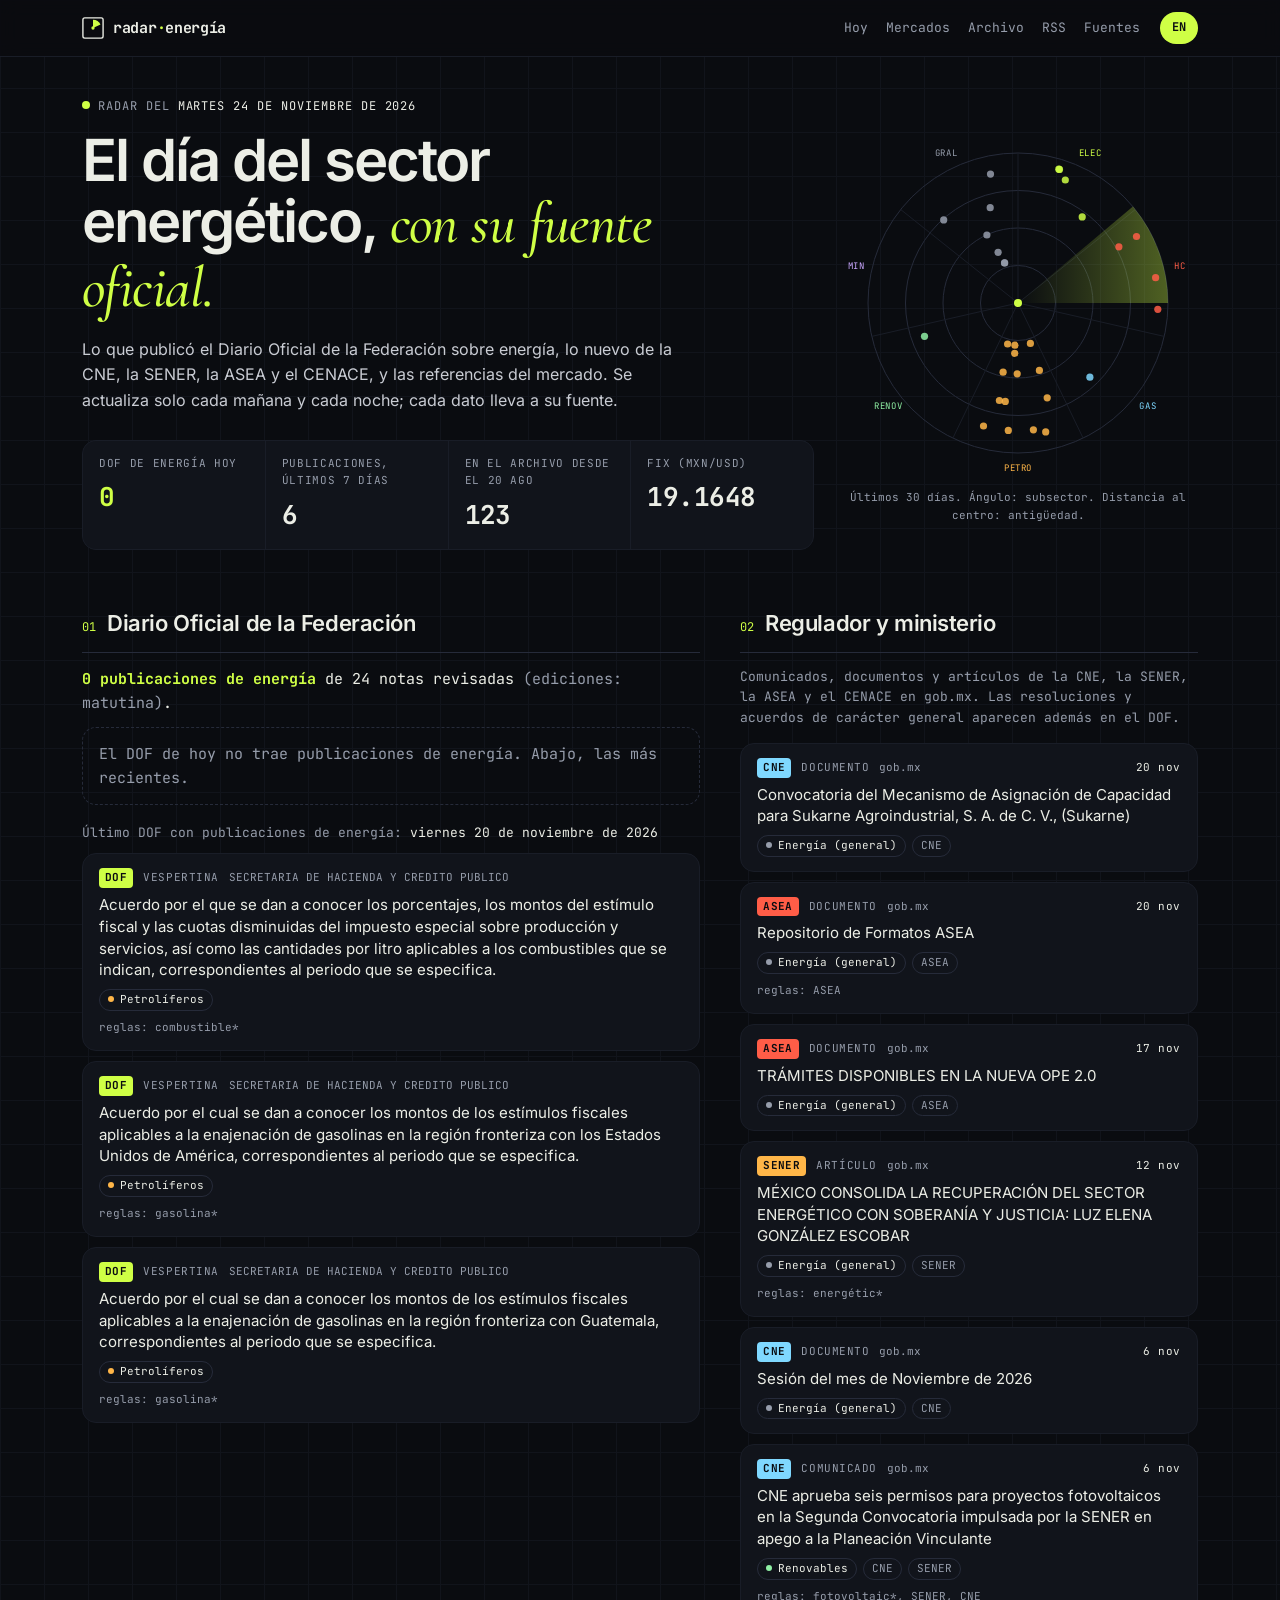
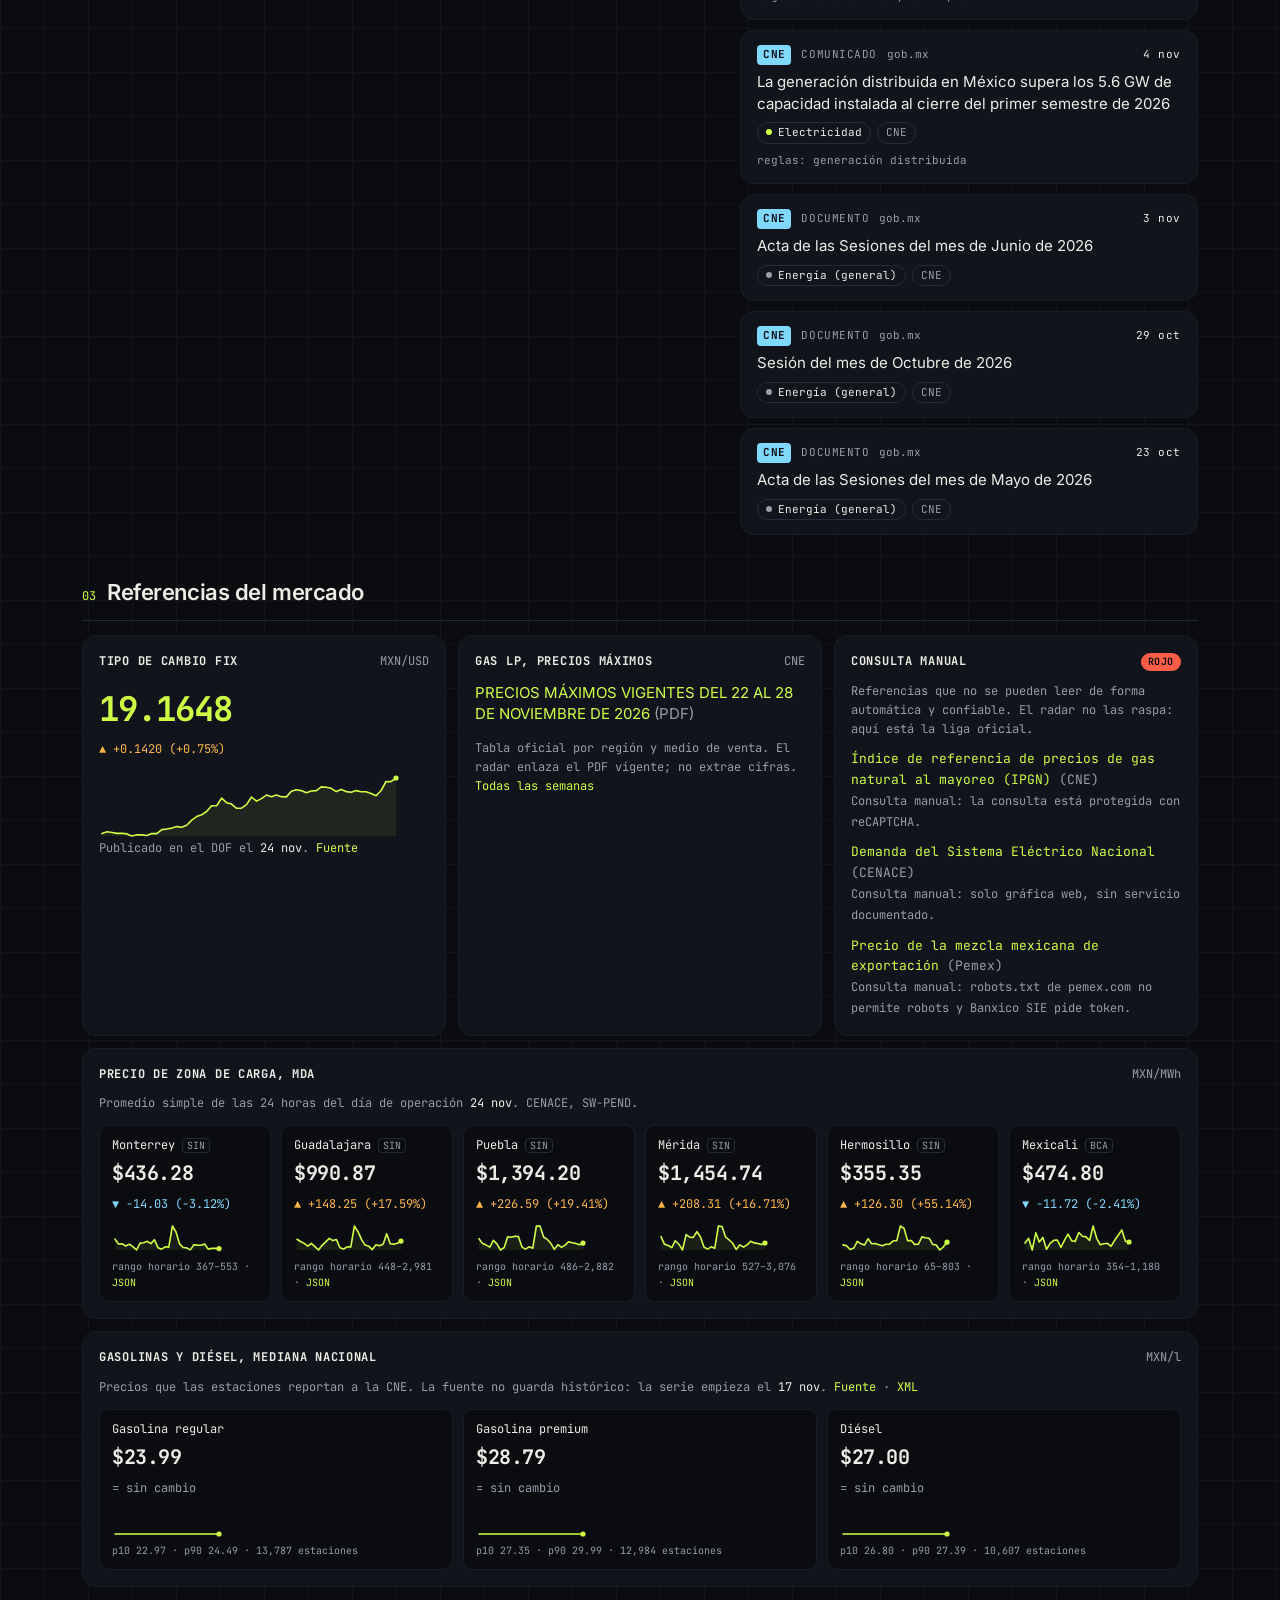
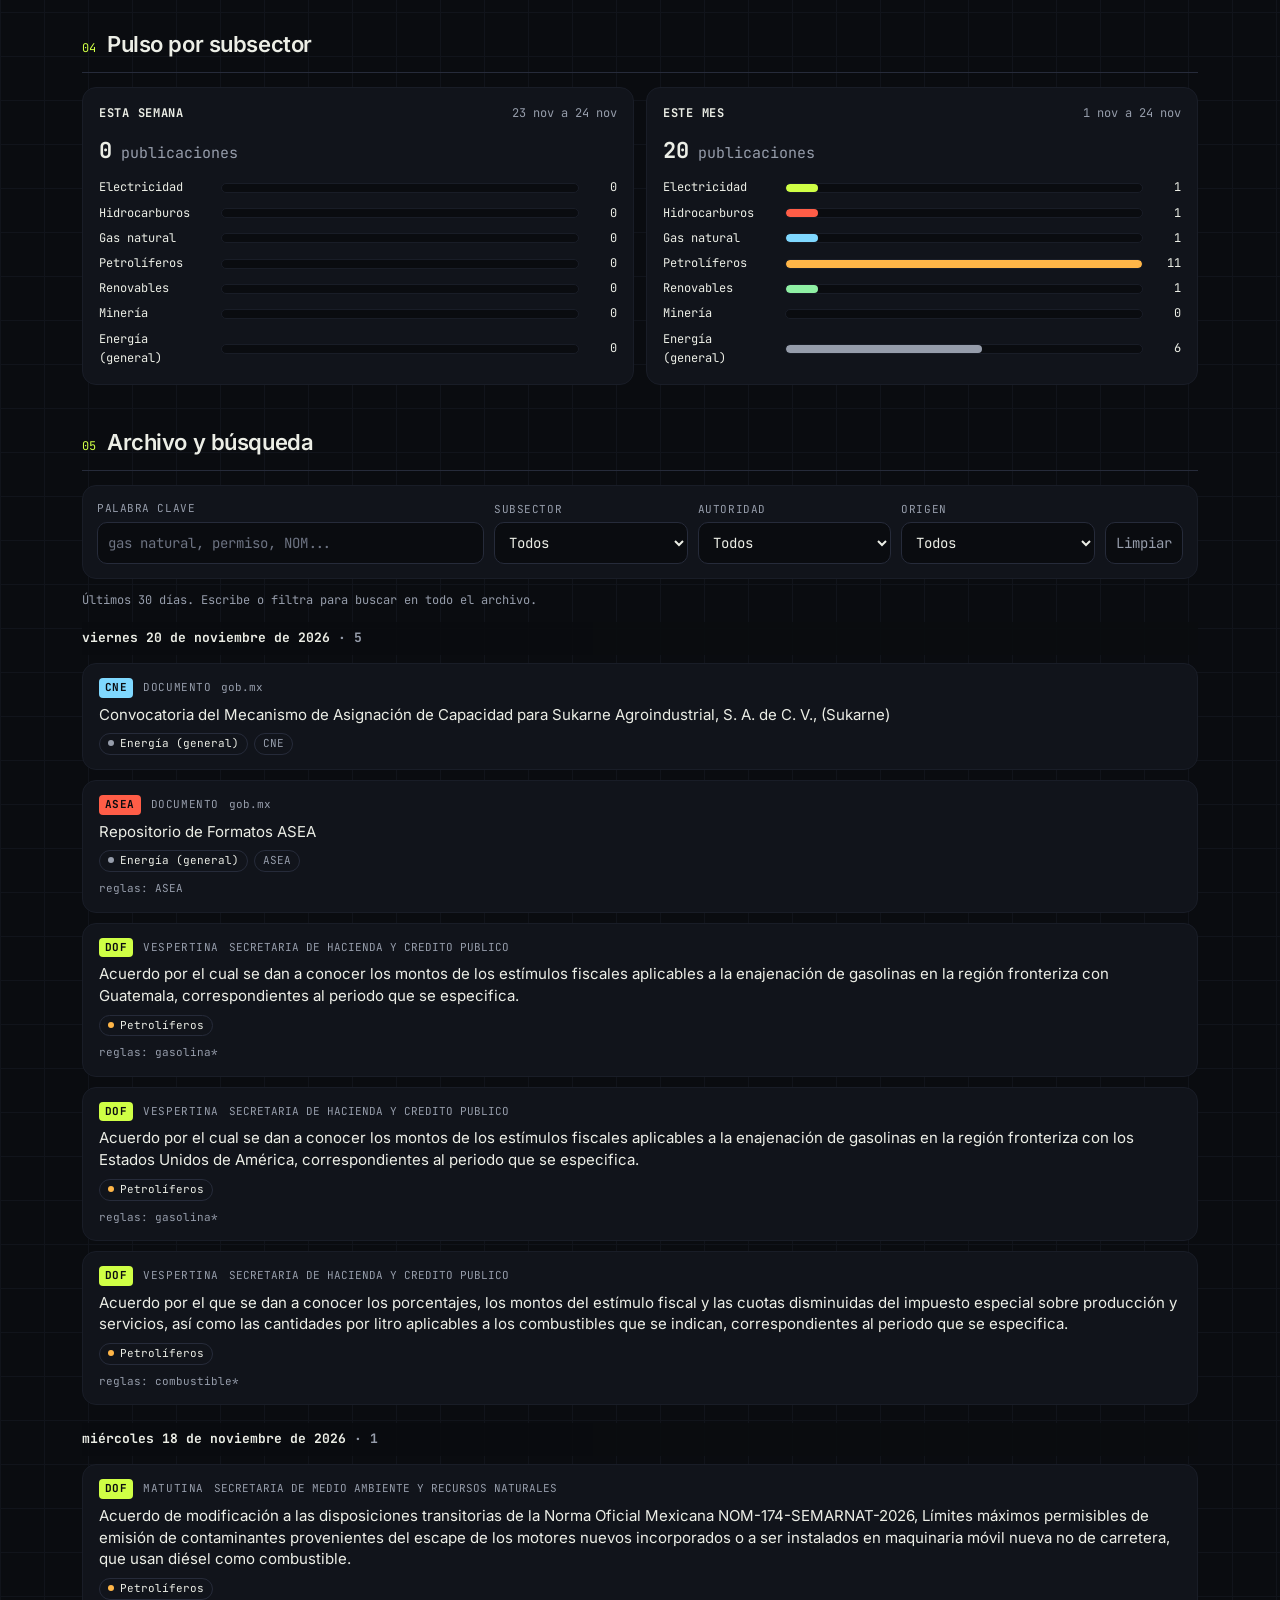
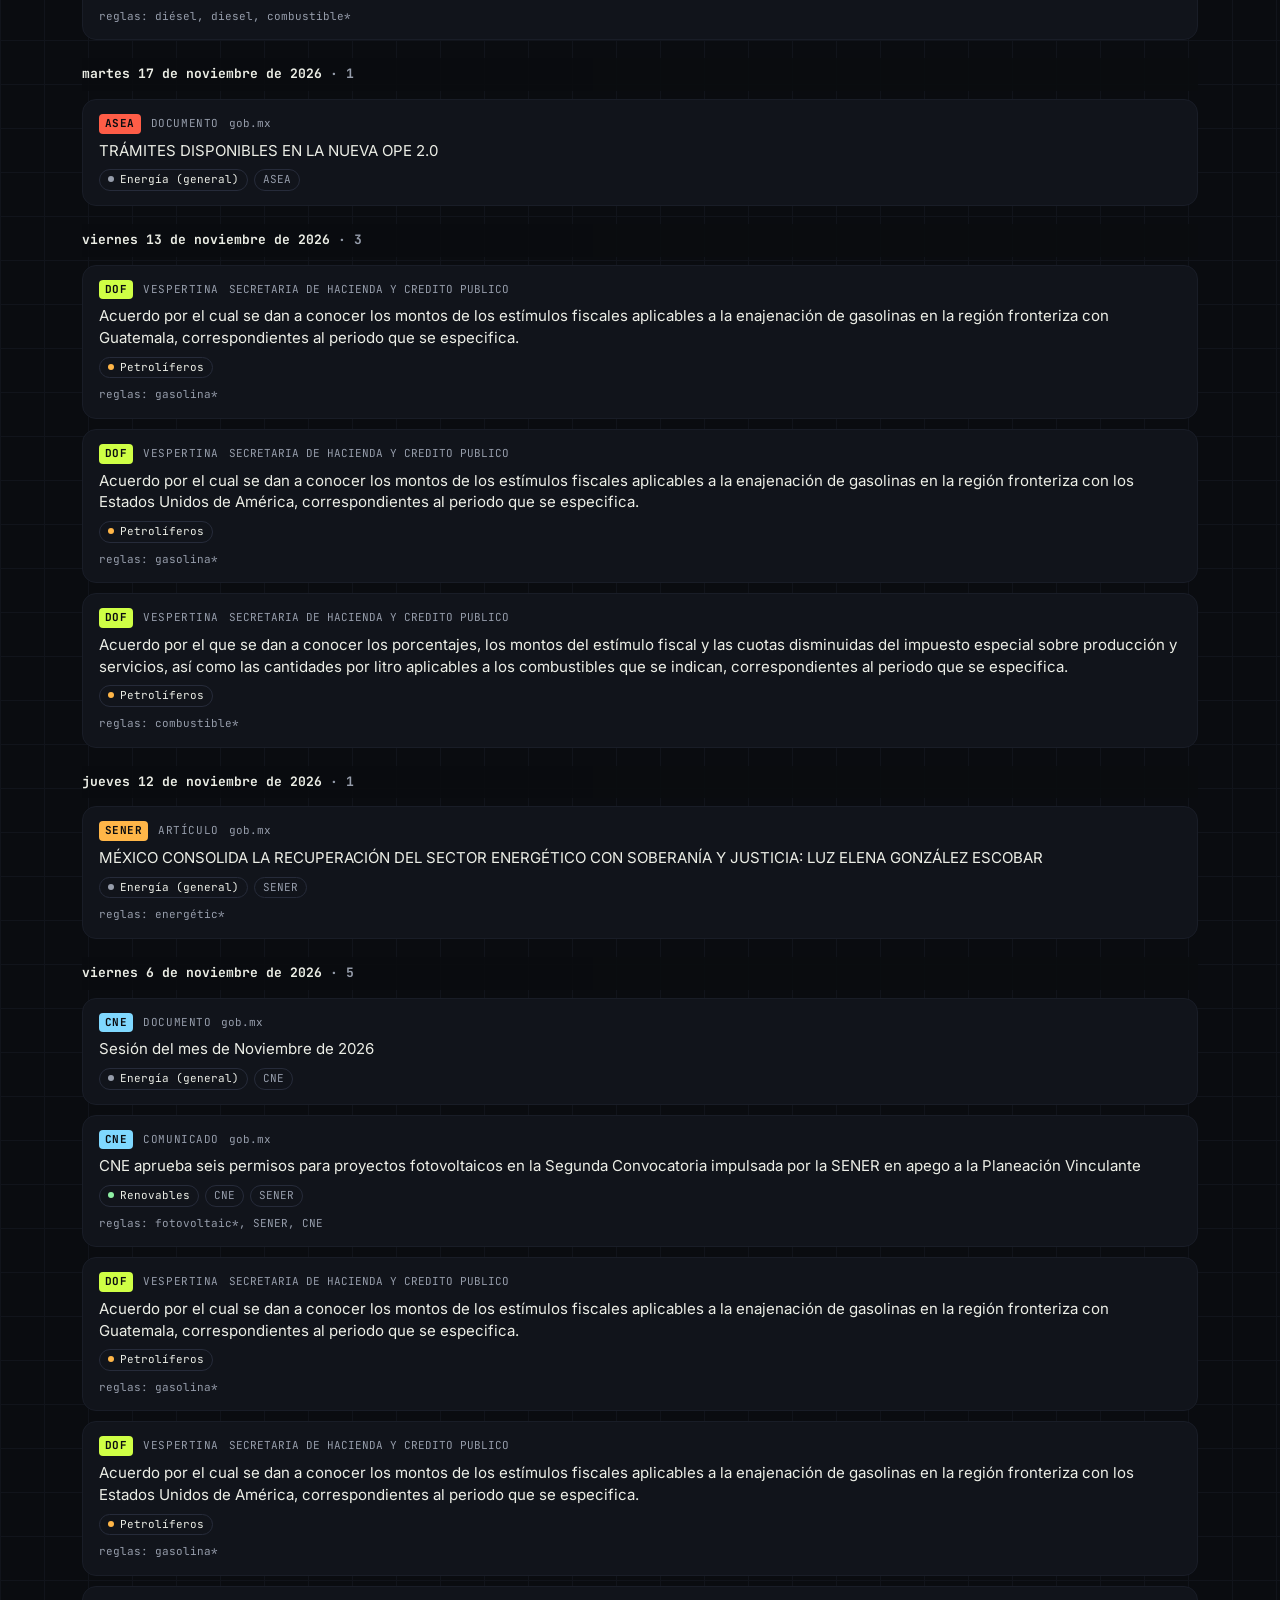
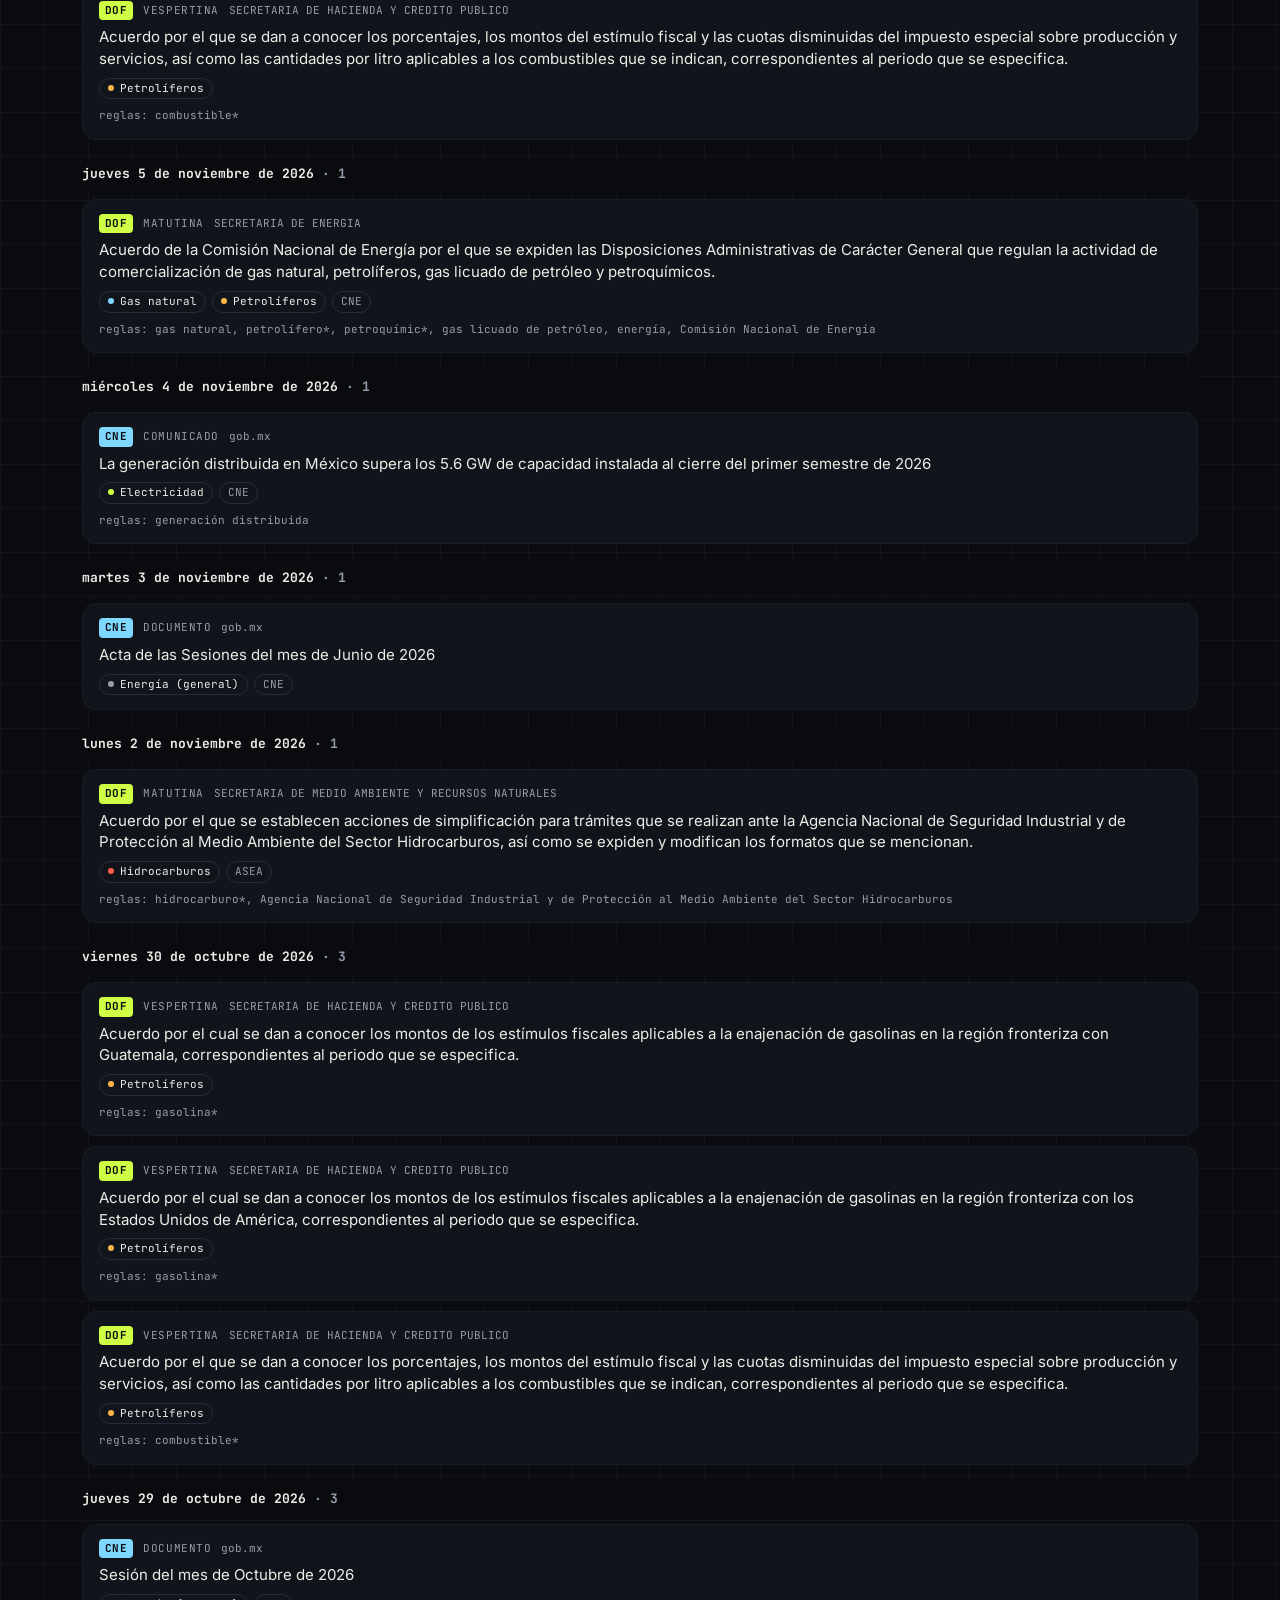
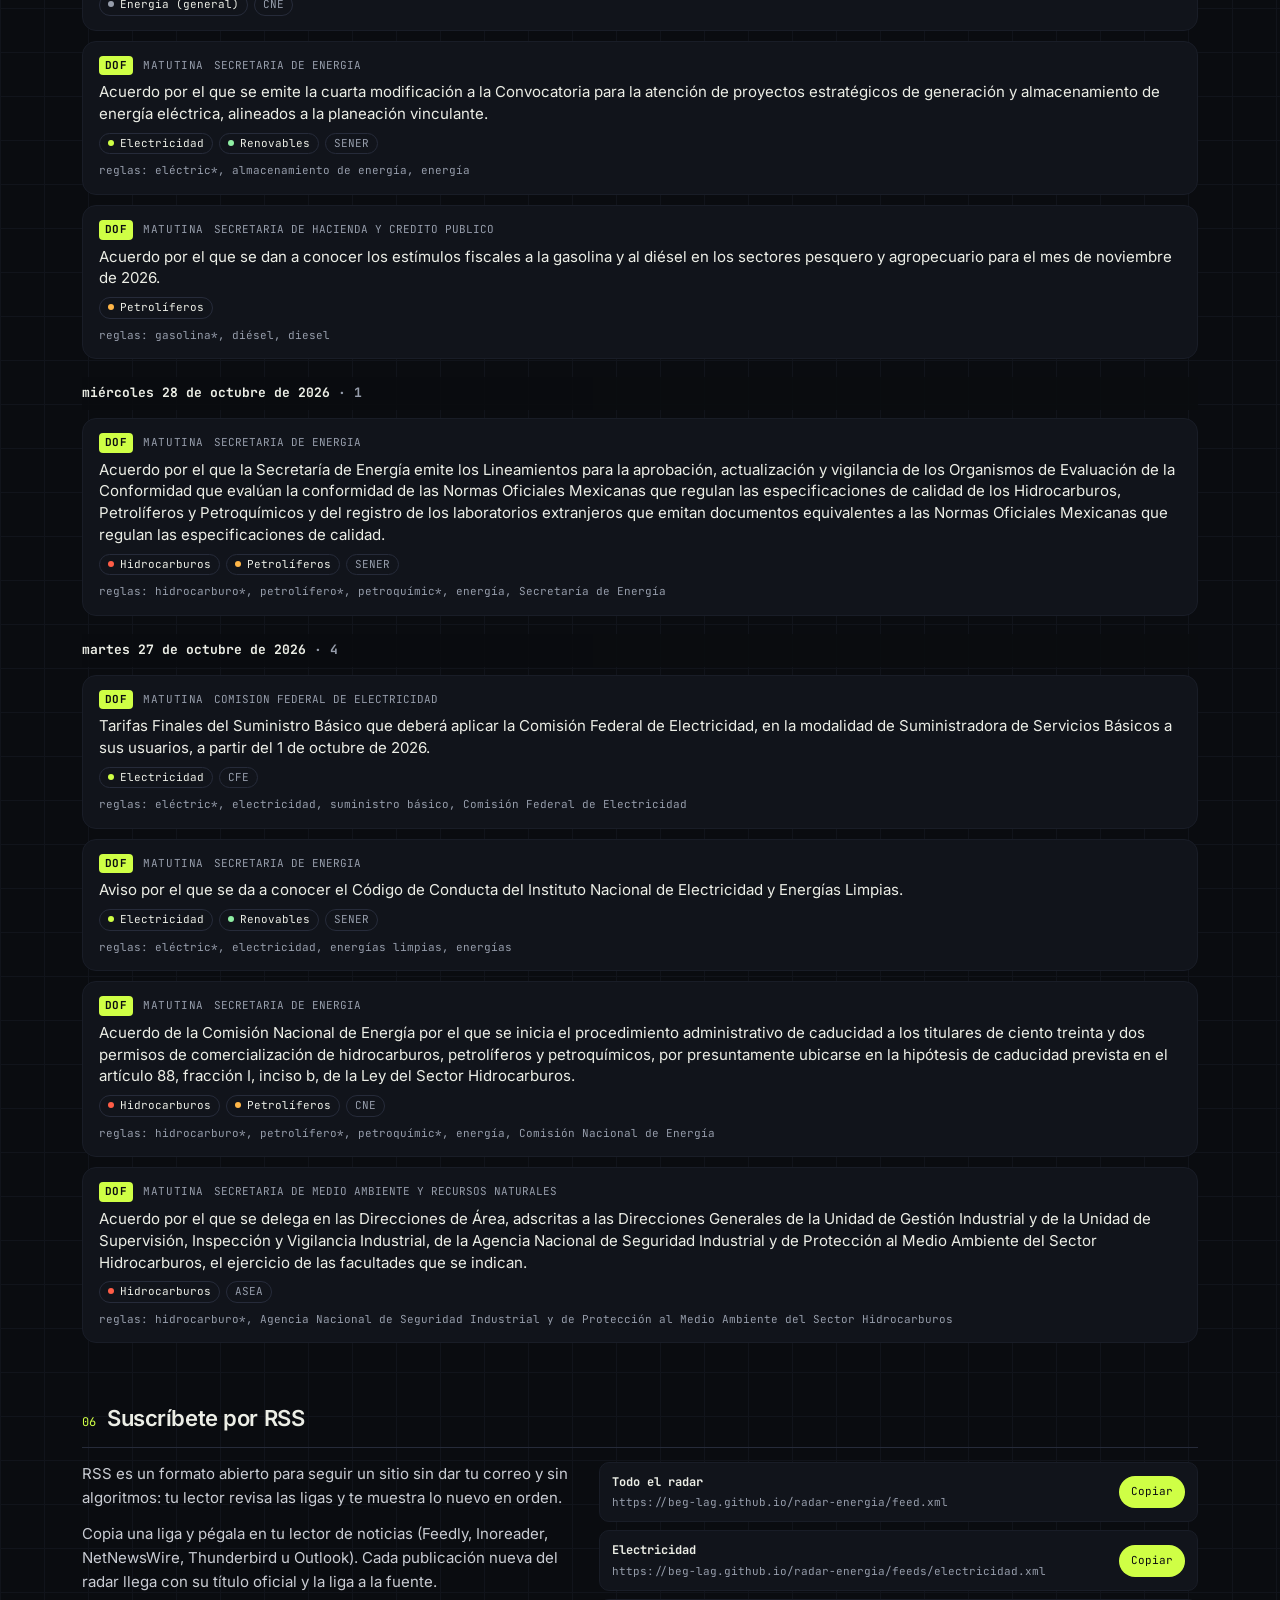
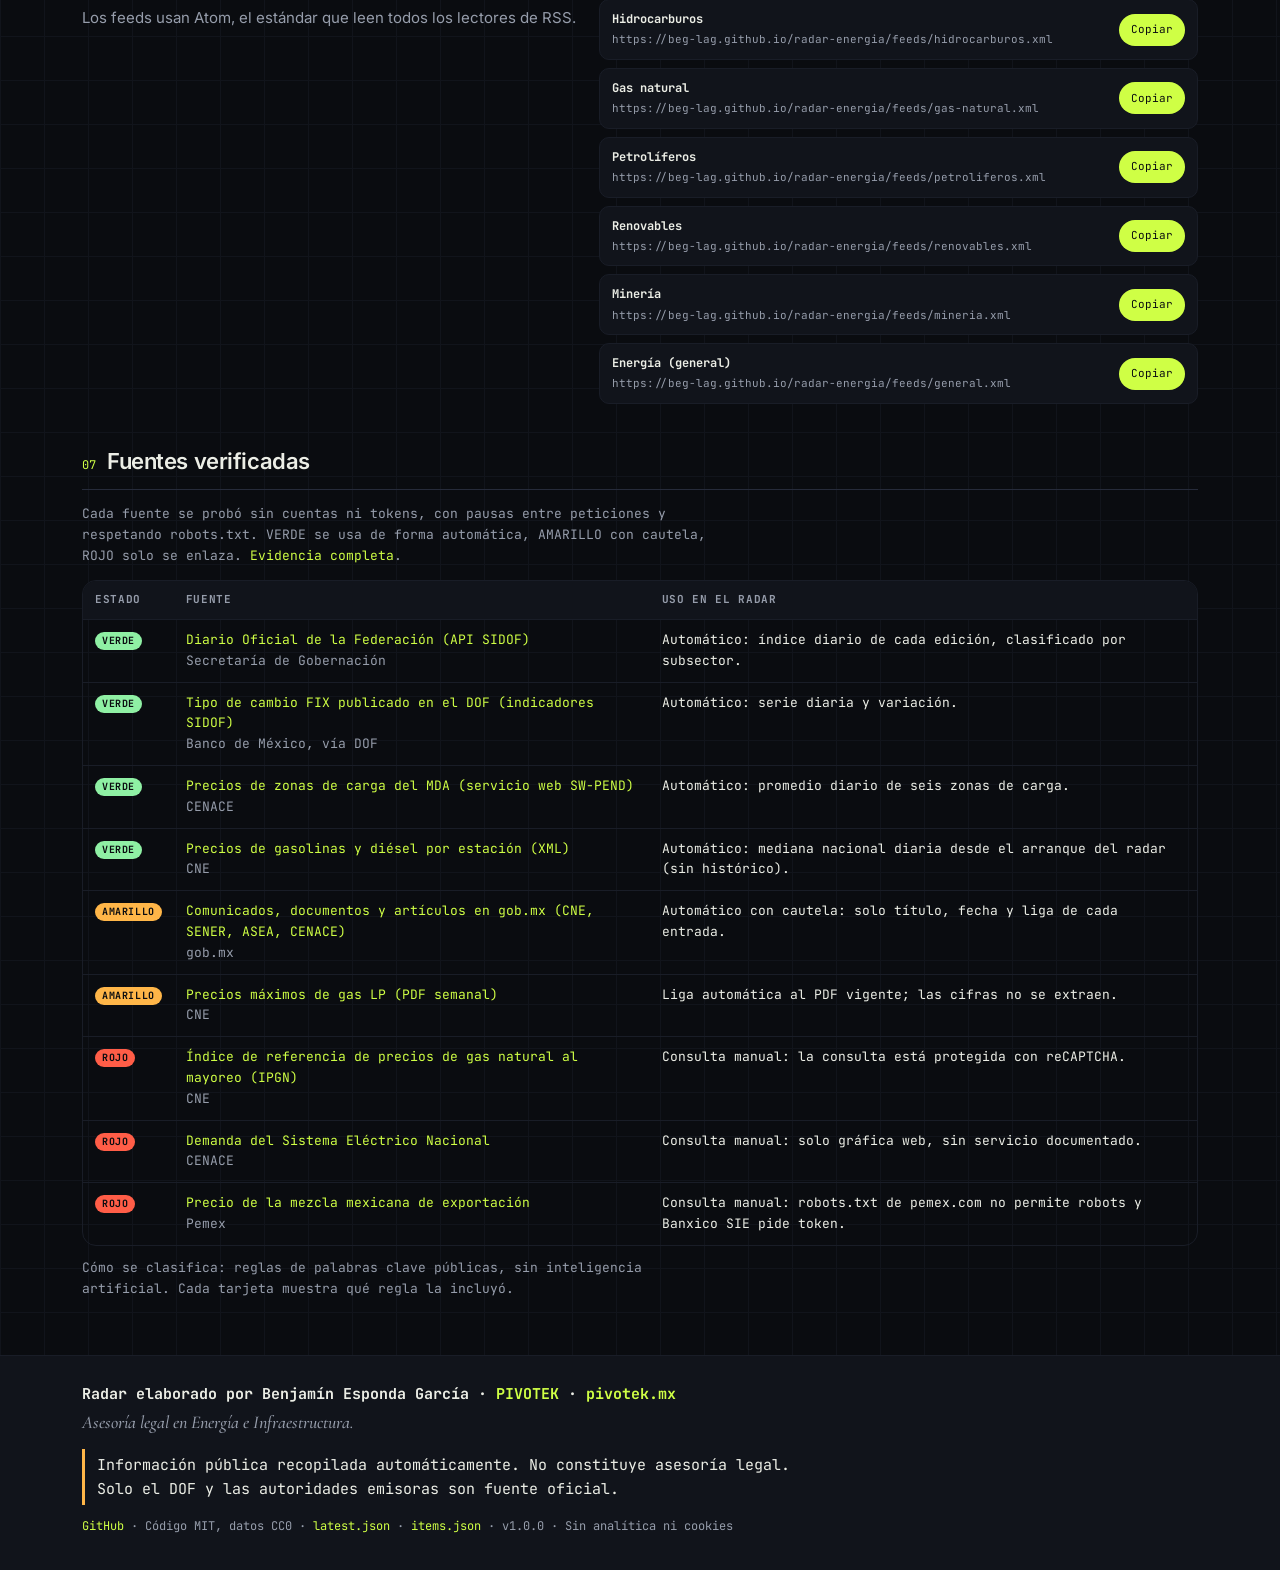
==== docs/index.html @ 2bee9ff6 "chore(data): radar update through 2026-11-24 (123 items)" ====
<!doctype html>
<html lang="es-MX">
<head>
<meta charset="utf-8">
<meta name="viewport" content="width=device-width, initial-scale=1">
<title>radar·energía · El día del sector energético en México</title>
<meta name="description" content="Radar diario del sector energético en México: lo que publicó el DOF, lo nuevo de la CNE, la SENER, la ASEA y el CENACE, y las referencias del mercado. Cada dato con liga a su fuente oficial.">
<meta name="color-scheme" content="dark">
<meta name="theme-color" content="#0a0c10">
<link rel="canonical" href="https://beg-lag.github.io/radar-energia/">
<link rel="icon" href="assets/favicon.svg" type="image/svg+xml">
<link rel="alternate" type="application/atom+xml" title="radar·energía" href="feed.xml">
<meta property="og:type" content="website">
<meta property="og:title" content="radar·energía">
<meta property="og:description" content="DOF, regulador, ministerio y mercado: el día del sector energético en México, con liga a la fuente oficial.">
<meta property="og:url" content="https://beg-lag.github.io/radar-energia/">
<meta property="og:image" content="https://beg-lag.github.io/radar-energia/assets/og.png">
<meta name="twitter:card" content="summary_large_image">
<link rel="preload" href="assets/fonts/jetbrains-mono-latin-400-normal.woff2" as="font" type="font/woff2" crossorigin>
<link rel="stylesheet" href="assets/styles.css">
<script defer src="assets/app.js"></script>
</head>
<body>
<a class="skip" href="#hoy" data-i18n="nav.skip">Saltar al contenido</a>

<header class="top">
  <div class="wrap top-row">
    <a class="brand" href="./" aria-label="radar·energía, inicio">
      <svg class="brand-mark" viewBox="0 0 24 24" width="22" height="22" aria-hidden="true"><rect x="1" y="1" width="22" height="22" rx="2" fill="none" stroke="currentColor" stroke-width="1.5"/><path d="M12 12 L12 3 A9 9 0 0 1 20.2 8.3 Z" fill="#cfff45"/><circle cx="12" cy="12" r="1.8" fill="#cfff45"/></svg>
      <span>radar<b>·</b>energía</span>
    </a>
    <nav class="nav" aria-label="Secciones">
      <a href="#hoy" data-i18n="nav.today">Hoy</a>
      <a href="#mercados" data-i18n="nav.markets">Mercados</a>
      <a href="#archivo" data-i18n="nav.archive">Archivo</a>
      <a href="#rss">RSS</a>
      <a href="#fuentes" data-i18n="nav.sources">Fuentes</a>
    </nav>
    <button type="button" class="lang" id="lang" aria-label="Read in English" data-i18n-aria="nav.lang">EN</button>
  </div>
</header>

<main id="main">
  <section class="hero wrap" aria-labelledby="hero-title">
  <div class="hero-text">
    <p class="kicker"><span class="dot" aria-hidden="true"></span> <span data-i18n="hero.kicker">Radar del</span> <time datetime="2026-11-24" data-fmt="weekday">martes 24 de noviembre de 2026</time></p>
    <h1 id="hero-title"><span data-i18n="hero.title.a">El día del sector energético,</span> <em data-i18n="hero.title.b">con su fuente oficial.</em></h1>
    <p class="hero-sub" data-i18n="hero.sub">Lo que publicó el Diario Oficial de la Federación sobre energía, lo nuevo de la CNE, la SENER, la ASEA y el CENACE, y las referencias del mercado. Se actualiza solo cada mañana y cada noche; cada dato lleva a su fuente.</p>
    <dl class="stats">
      <div><dt data-i18n="hero.stat.dof">DOF de energía hoy</dt><dd>0</dd></div>
      <div><dt data-i18n="hero.stat.week">Publicaciones, últimos 7 días</dt><dd>6</dd></div>
      <div><dt><span data-i18n="hero.stat.total">En el archivo desde el</span> <time datetime="2026-08-20" data-fmt="short">20 ago</time></dt><dd>123</dd></div>
      <div><dt data-i18n="hero.stat.fix">FIX (MXN/USD)</dt><dd>19.1648</dd></div>
    </dl>
  </div>
  <figure class="hero-radar"><svg class="radar" viewBox="0 0 360 360" role="img" aria-labelledby="radar-t"><title id="radar-t">Radar de los últimos 30 días: cada punto es una publicación, el ángulo es su subsector y la distancia al centro, su antigüedad.</title><defs><linearGradient id="sweep" x1="0" y1="0" x2="1" y2="0"><stop offset="0" stop-color="#cfff45" stop-opacity="0"/><stop offset="1" stop-color="#cfff45" stop-opacity="0.35"/></linearGradient></defs><circle cx="180" cy="180" r="150.0" class="ring"/><circle cx="180" cy="180" r="112.5" class="ring"/><circle cx="180" cy="180" r="75.0" class="ring"/><circle cx="180" cy="180" r="37.5" class="ring"/><line x1="180" y1="180" x2="180.0" y2="30.0" class="spoke"/><text x="252.0" y="30.4" class="rim" fill="#cfff45">ELEC</text><line x1="180" y1="180" x2="297.3" y2="86.5" class="spoke"/><text x="341.8" y="143.1" class="rim" fill="#ff5d47">HC</text><line x1="180" y1="180" x2="326.2" y2="213.4" class="spoke"/><text x="309.8" y="283.5" class="rim" fill="#7fd8ff">GAS</text><line x1="180" y1="180" x2="245.1" y2="315.1" class="spoke"/><text x="180.0" y="346.0" class="rim" fill="#ffb648">PETRO</text><line x1="180" y1="180" x2="114.9" y2="315.1" class="spoke"/><text x="50.2" y="283.5" class="rim" fill="#8ff0a4">RENOV</text><line x1="180" y1="180" x2="33.8" y2="213.4" class="spoke"/><text x="18.2" y="143.1" class="rim" fill="#c9a7ff">MIN</text><line x1="180" y1="180" x2="62.7" y2="86.5" class="spoke"/><text x="108.0" y="30.4" class="rim" fill="#969dab">GRAL</text><g class="sweep"><path d="M180 180 L330 180 A150 150 0 0 0 294.9 83.6 Z" fill="url(#sweep)"/></g><circle cx="166.7" cy="139.9" r="3.6" class="blip" fill="#969dab"/><circle cx="166.5" cy="139.9" r="3.6" class="blip" fill="#969dab"/><circle cx="169.6" cy="221.0" r="3.6" class="blip" fill="#ffb648"/><circle cx="176.9" cy="222.2" r="3.6" class="blip" fill="#ffb648"/><circle cx="192.4" cy="220.4" r="3.6" class="blip" fill="#ffb648"/><circle cx="176.7" cy="230.3" r="3.6" class="blip" fill="#ffb648"/><circle cx="160.1" cy="129.3" r="3.6" class="blip" fill="#969dab"/><circle cx="201.4" cy="247.4" r="3.6" class="blip" fill="#ffb648"/><circle cx="165.1" cy="249.2" r="3.6" class="blip" fill="#ffb648"/><circle cx="179.2" cy="250.8" r="3.6" class="blip" fill="#ffb648"/><circle cx="148.9" cy="112.0" r="3.6" class="blip" fill="#969dab"/><circle cx="152.2" cy="84.7" r="3.6" class="blip" fill="#969dab"/><circle cx="86.5" cy="213.3" r="3.6" class="blip" fill="#8ff0a4"/><circle cx="209.2" cy="274.8" r="3.6" class="blip" fill="#ffb648"/><circle cx="167.3" cy="278.4" r="3.6" class="blip" fill="#ffb648"/><circle cx="161.4" cy="277.5" r="3.6" class="blip" fill="#ffb648"/><circle cx="251.9" cy="254.2" r="3.6" class="blip" fill="#7fd8ff"/><circle cx="244.2" cy="93.9" r="3.6" class="blip" fill="#cfff45"/><circle cx="105.7" cy="96.9" r="3.6" class="blip" fill="#969dab"/><circle cx="280.9" cy="123.8" r="3.6" class="blip" fill="#ff5d47"/><circle cx="195.4" cy="306.8" r="3.6" class="blip" fill="#ffb648"/><circle cx="145.5" cy="303.0" r="3.6" class="blip" fill="#ffb648"/><circle cx="170.3" cy="307.4" r="3.6" class="blip" fill="#ffb648"/><circle cx="152.5" cy="51.1" r="3.6" class="blip" fill="#969dab"/><circle cx="227.3" cy="57.0" r="3.6" class="blip" fill="#cfff45"/><circle cx="207.7" cy="308.9" r="3.6" class="blip" fill="#ffb648"/><circle cx="298.5" cy="113.5" r="3.6" class="blip" fill="#ff5d47"/><circle cx="221.5" cy="46.4" r="3.6" class="blip" fill="#cfff45"/><circle cx="220.8" cy="46.2" r="3.6" class="blip" fill="#cfff45"/><circle cx="317.6" cy="154.7" r="3.6" class="blip" fill="#ff5d47"/><circle cx="319.8" cy="186.3" r="3.6" class="blip" fill="#ff5d47"/><circle cx="180" cy="180" r="4" fill="#cfff45"/></svg><figcaption data-i18n="hero.radar">Últimos 30 días. Ángulo: subsector. Distancia al centro: antigüedad.</figcaption></figure>
  </section>

  <div class="wrap grid-main">
    <section id="hoy" class="block" aria-labelledby="dof-title">
      <h2 id="dof-title" class="block-title"><span class="num">01</span> <span data-i18n="dof.title">Diario Oficial de la Federación</span></h2>
      <p class="lede"><strong data-i18n="dof.today.count" data-n="0">0 publicaciones de energía</strong> <span data-i18n="dof.today.of" data-n="24">de 24 notas revisadas</span> <span class="muted">(<span data-i18n="dof.editions">ediciones</span>: matutina)</span>.</p><p class="empty" data-i18n="dof.today.none">El DOF de hoy no trae publicaciones de energía. Abajo, las más recientes.</p><h3 class="sub"><span data-i18n="dof.latest">Último DOF con publicaciones de energía</span>: <time datetime="2026-11-20" data-fmt="weekday">viernes 20 de noviembre de 2026</time></h3><ul class="items"><li class="item"><p class="meta"><span class="src src-dof">DOF</span><span class="meta-ed" data-i18n="ed.vespertina">Vespertina</span><span class="meta-iss">SECRETARIA DE HACIENDA Y CREDITO PUBLICO</span></p><h3 class="item-title"><a href="https://dof.gob.mx/nota_detalle.php?codigo=5804577&amp;fecha=20/11/2026" rel="noopener">Acuerdo por el que se dan a conocer los porcentajes, los montos del estímulo fiscal y las cuotas disminuidas del impuesto especial sobre producción y servicios, así como las cantidades por litro aplicables a los combustibles que se indican, correspondientes al periodo que se especifica.</a></h3><ul class="chips" aria-label="Clasificación"><li class="chip ss-petroliferos" data-i18n="ss.petroliferos">Petrolíferos</li></ul><p class="rules"><span data-i18n="item.rules">reglas</span>: combustible*</p></li><li class="item"><p class="meta"><span class="src src-dof">DOF</span><span class="meta-ed" data-i18n="ed.vespertina">Vespertina</span><span class="meta-iss">SECRETARIA DE HACIENDA Y CREDITO PUBLICO</span></p><h3 class="item-title"><a href="https://dof.gob.mx/nota_detalle.php?codigo=5804578&amp;fecha=20/11/2026" rel="noopener">Acuerdo por el cual se dan a conocer los montos de los estímulos fiscales aplicables a la enajenación de gasolinas en la región fronteriza con los Estados Unidos de América, correspondientes al periodo que se especifica.</a></h3><ul class="chips" aria-label="Clasificación"><li class="chip ss-petroliferos" data-i18n="ss.petroliferos">Petrolíferos</li></ul><p class="rules"><span data-i18n="item.rules">reglas</span>: gasolina*</p></li><li class="item"><p class="meta"><span class="src src-dof">DOF</span><span class="meta-ed" data-i18n="ed.vespertina">Vespertina</span><span class="meta-iss">SECRETARIA DE HACIENDA Y CREDITO PUBLICO</span></p><h3 class="item-title"><a href="https://dof.gob.mx/nota_detalle.php?codigo=5804579&amp;fecha=20/11/2026" rel="noopener">Acuerdo por el cual se dan a conocer los montos de los estímulos fiscales aplicables a la enajenación de gasolinas en la región fronteriza con Guatemala, correspondientes al periodo que se especifica.</a></h3><ul class="chips" aria-label="Clasificación"><li class="chip ss-petroliferos" data-i18n="ss.petroliferos">Petrolíferos</li></ul><p class="rules"><span data-i18n="item.rules">reglas</span>: gasolina*</p></li></ul>
    </section>

    <section id="autoridades" class="block" aria-labelledby="auth-title">
      <h2 id="auth-title" class="block-title"><span class="num">02</span> <span data-i18n="auth.title">Regulador y ministerio</span></h2>
      <p class="block-note" data-i18n="auth.note">Comunicados, documentos y artículos de la CNE, la SENER, la ASEA y el CENACE en gob.mx. Las resoluciones y acuerdos de carácter general aparecen además en el DOF.</p>
      <ul class="items"><li class="item"><p class="meta"><span class="src src-cne">CNE</span><span class="meta-ed">Documento</span><span class="meta-iss">gob.mx</span><span class="meta-date"><time datetime="2026-11-20" data-fmt="short">20 nov</time></span></p><h3 class="item-title"><a href="https://www.gob.mx/cne/documentos/convocatoria-del-mecanismo-de-asignacion-de-capacidad-para-sukarne-agroindustrial-s-a-de-c-v-sukarne" rel="noopener">Convocatoria del Mecanismo de Asignación de Capacidad para Sukarne Agroindustrial, S. A. de C. V., (Sukarne)</a></h3><ul class="chips" aria-label="Clasificación"><li class="chip ss-general" data-i18n="ss.general">Energía (general)</li><li class="chip agency" title="Comisión Nacional de Energía">CNE</li></ul></li><li class="item"><p class="meta"><span class="src src-asea">ASEA</span><span class="meta-ed">Documento</span><span class="meta-iss">gob.mx</span><span class="meta-date"><time datetime="2026-11-20" data-fmt="short">20 nov</time></span></p><h3 class="item-title"><a href="https://www.gob.mx/asea/documentos/repositorio-de-formatos-asea-2026" rel="noopener">Repositorio de Formatos ASEA</a></h3><ul class="chips" aria-label="Clasificación"><li class="chip ss-general" data-i18n="ss.general">Energía (general)</li><li class="chip agency" title="Agencia de Seguridad, Energía y Ambiente">ASEA</li></ul><p class="rules"><span data-i18n="item.rules">reglas</span>: ASEA</p></li><li class="item"><p class="meta"><span class="src src-asea">ASEA</span><span class="meta-ed">Documento</span><span class="meta-iss">gob.mx</span><span class="meta-date"><time datetime="2026-11-17" data-fmt="short">17 nov</time></span></p><h3 class="item-title"><a href="https://www.gob.mx/asea/documentos/tramites-disponibles-en-la-nueva-ope-2-0" rel="noopener">TRÁMITES DISPONIBLES EN LA NUEVA OPE 2.0</a></h3><ul class="chips" aria-label="Clasificación"><li class="chip ss-general" data-i18n="ss.general">Energía (general)</li><li class="chip agency" title="Agencia de Seguridad, Energía y Ambiente">ASEA</li></ul></li><li class="item"><p class="meta"><span class="src src-sener">SENER</span><span class="meta-ed">Artículo</span><span class="meta-iss">gob.mx</span><span class="meta-date"><time datetime="2026-11-12" data-fmt="short">12 nov</time></span></p><h3 class="item-title"><a href="https://www.gob.mx/sener/es/articulos/mexico-consolida-la-recuperacion-del-sector-energetico-con-soberania-y-justicia-luz-elena-gonzalez-escobar" rel="noopener">MÉXICO CONSOLIDA LA RECUPERACIÓN DEL SECTOR ENERGÉTICO CON SOBERANÍA Y JUSTICIA: LUZ ELENA GONZÁLEZ ESCOBAR</a></h3><ul class="chips" aria-label="Clasificación"><li class="chip ss-general" data-i18n="ss.general">Energía (general)</li><li class="chip agency" title="Secretaría de Energía">SENER</li></ul><p class="rules"><span data-i18n="item.rules">reglas</span>: energétic*</p></li><li class="item"><p class="meta"><span class="src src-cne">CNE</span><span class="meta-ed">Documento</span><span class="meta-iss">gob.mx</span><span class="meta-date"><time datetime="2026-11-06" data-fmt="short">6 nov</time></span></p><h3 class="item-title"><a href="https://www.gob.mx/cne/documentos/sesion-del-mes-de-noviembre-de-2026" rel="noopener">Sesión del mes de Noviembre de 2026</a></h3><ul class="chips" aria-label="Clasificación"><li class="chip ss-general" data-i18n="ss.general">Energía (general)</li><li class="chip agency" title="Comisión Nacional de Energía">CNE</li></ul></li><li class="item"><p class="meta"><span class="src src-cne">CNE</span><span class="meta-ed">Comunicado</span><span class="meta-iss">gob.mx</span><span class="meta-date"><time datetime="2026-11-06" data-fmt="short">6 nov</time></span></p><h3 class="item-title"><a href="https://www.gob.mx/cne/prensa/cne-aprueba-seis-permisos-para-proyectos-fotovoltaicos-en-la-segunda-convocatoria-impulsada-por-sener-en-apego-a-la-planeacion-vinculante" rel="noopener">CNE aprueba seis permisos para proyectos fotovoltaicos en la Segunda Convocatoria impulsada por la SENER en apego a la Planeación Vinculante</a></h3><ul class="chips" aria-label="Clasificación"><li class="chip ss-renovables" data-i18n="ss.renovables">Renovables</li><li class="chip agency" title="Comisión Nacional de Energía">CNE</li><li class="chip agency" title="Secretaría de Energía">SENER</li></ul><p class="rules"><span data-i18n="item.rules">reglas</span>: fotovoltaic*, SENER, CNE</p></li><li class="item"><p class="meta"><span class="src src-cne">CNE</span><span class="meta-ed">Comunicado</span><span class="meta-iss">gob.mx</span><span class="meta-date"><time datetime="2026-11-04" data-fmt="short">4 nov</time></span></p><h3 class="item-title"><a href="https://www.gob.mx/cne/prensa/la-generacion-distribuida-en-mexico-supera-los-5-6-gw-de-capacidad-instalada-al-cierre-del-primer-semestre-de-2026" rel="noopener">La generación distribuida en México supera los 5.6 GW de capacidad instalada al cierre del primer semestre de 2026</a></h3><ul class="chips" aria-label="Clasificación"><li class="chip ss-electricidad" data-i18n="ss.electricidad">Electricidad</li><li class="chip agency" title="Comisión Nacional de Energía">CNE</li></ul><p class="rules"><span data-i18n="item.rules">reglas</span>: generación distribuida</p></li><li class="item"><p class="meta"><span class="src src-cne">CNE</span><span class="meta-ed">Documento</span><span class="meta-iss">gob.mx</span><span class="meta-date"><time datetime="2026-11-03" data-fmt="short">3 nov</time></span></p><h3 class="item-title"><a href="https://www.gob.mx/cne/documentos/acta-de-las-sesiones-del-mes-de-junio-de-2026" rel="noopener">Acta de las Sesiones del mes de Junio de 2026</a></h3><ul class="chips" aria-label="Clasificación"><li class="chip ss-general" data-i18n="ss.general">Energía (general)</li><li class="chip agency" title="Comisión Nacional de Energía">CNE</li></ul></li><li class="item"><p class="meta"><span class="src src-cne">CNE</span><span class="meta-ed">Documento</span><span class="meta-iss">gob.mx</span><span class="meta-date"><time datetime="2026-10-29" data-fmt="short">29 oct</time></span></p><h3 class="item-title"><a href="https://www.gob.mx/cne/documentos/sesion-del-mes-de-octubre-de-2026" rel="noopener">Sesión del mes de Octubre de 2026</a></h3><ul class="chips" aria-label="Clasificación"><li class="chip ss-general" data-i18n="ss.general">Energía (general)</li><li class="chip agency" title="Comisión Nacional de Energía">CNE</li></ul></li><li class="item"><p class="meta"><span class="src src-cne">CNE</span><span class="meta-ed">Documento</span><span class="meta-iss">gob.mx</span><span class="meta-date"><time datetime="2026-10-23" data-fmt="short">23 oct</time></span></p><h3 class="item-title"><a href="https://www.gob.mx/cne/documentos/acta-de-las-sesiones-del-mes-de-mayo-de-2026" rel="noopener">Acta de las Sesiones del mes de Mayo de 2026</a></h3><ul class="chips" aria-label="Clasificación"><li class="chip ss-general" data-i18n="ss.general">Energía (general)</li><li class="chip agency" title="Comisión Nacional de Energía">CNE</li></ul></li></ul>
    </section>
  </div>

  <section id="mercados" class="block wrap" aria-labelledby="mk-title">
    <h2 id="mk-title" class="block-title"><span class="num">03</span> <span data-i18n="mk.title">Referencias del mercado</span></h2>
    <div class="cards"><article class="card mk mk-fix"><h3 class="mk-title"><span data-i18n="mk.fix">Tipo de cambio FIX</span><span class="unit">MXN/USD</span></h3><p class="mk-value">19.1648</p><p><span class="delta up"><span aria-hidden="true">▲</span> +0.1420 (+0.75%)</span></p><svg class="spark" viewBox="0 0 300 64" width="300" height="64" role="img" aria-label="FIX, últimos 60 datos: mínimo 16.8748, máximo 19.1648" focusable="false"><polygon class="spark-area" points="3.0,61.0 3.0,58.6 8.0,56.7 13.0,57.5 17.9,58.4 22.9,58.2 27.9,58.9 32.9,61.0 37.9,59.8 42.9,59.9 47.8,60.5 52.8,58.5 57.8,58.6 62.8,54.6 67.8,54.0 72.8,53.1 77.7,51.6 82.7,52.2 87.7,50.2 92.7,45.1 97.7,41.6 102.7,39.8 107.6,36.5 112.6,30.7 117.6,30.7 122.6,23.2 127.6,27.7 132.6,29.1 137.5,33.3 142.5,33.1 147.5,29.6 152.5,22.0 157.5,26.1 162.5,23.6 167.4,20.1 172.4,21.7 177.4,20.0 182.4,21.7 187.4,21.9 192.4,16.2 197.3,14.8 202.3,15.6 207.3,17.8 212.3,16.0 217.3,15.6 222.3,11.9 227.2,12.3 232.2,13.3 237.2,16.6 242.2,14.4 247.2,16.6 252.2,17.3 257.1,15.6 262.1,16.8 267.1,16.8 272.1,18.5 277.1,20.7 282.1,15.5 287.0,6.5 292.0,6.6 297.0,3.0 297.0,61.0"/><polyline class="spark-line" points="3.0,58.6 8.0,56.7 13.0,57.5 17.9,58.4 22.9,58.2 27.9,58.9 32.9,61.0 37.9,59.8 42.9,59.9 47.8,60.5 52.8,58.5 57.8,58.6 62.8,54.6 67.8,54.0 72.8,53.1 77.7,51.6 82.7,52.2 87.7,50.2 92.7,45.1 97.7,41.6 102.7,39.8 107.6,36.5 112.6,30.7 117.6,30.7 122.6,23.2 127.6,27.7 132.6,29.1 137.5,33.3 142.5,33.1 147.5,29.6 152.5,22.0 157.5,26.1 162.5,23.6 167.4,20.1 172.4,21.7 177.4,20.0 182.4,21.7 187.4,21.9 192.4,16.2 197.3,14.8 202.3,15.6 207.3,17.8 212.3,16.0 217.3,15.6 222.3,11.9 227.2,12.3 232.2,13.3 237.2,16.6 242.2,14.4 247.2,16.6 252.2,17.3 257.1,15.6 262.1,16.8 267.1,16.8 272.1,18.5 277.1,20.7 282.1,15.5 287.0,6.5 292.0,6.6 297.0,3.0"/><circle class="spark-dot" cx="297.0" cy="3.0" r="2.6"/></svg><p class="mk-foot"><span data-i18n="mk.fix.pub">Publicado en el DOF el</span> <time datetime="2026-11-24" data-fmt="short">24 nov</time>. <a href="https://sidof.segob.gob.mx/dof/sidof/indicadores/24-11-2026" rel="noopener" data-i18n="mk.source">Fuente</a></p></article><article class="card mk mk-doc"><h3 class="mk-title"><span data-i18n="mk.gaslp">Gas LP, precios máximos</span><span class="unit">CNE</span></h3><p class="doc-title"><a href="https://www.gob.mx/cms/uploads/attachment/file/1117388/PRECIOS_MAXIMOS_VIGENTES_DEL_22_al_28_de_noviembre_DE_2026.pdf" rel="noopener">PRECIOS MÁXIMOS VIGENTES DEL 22 AL 28 DE NOVIEMBRE DE 2026</a> <span class="muted">(PDF)</span></p><p class="mk-note" data-i18n="mk.gaslp.note">Tabla oficial por región y medio de venta. El radar enlaza el PDF vigente; no extrae cifras.</p><p class="mk-foot"><a href="https://www.gob.mx/cne/documentos/precios-maximos-aplicables-de-gas-lp-399897" rel="noopener" data-i18n="mk.gaslp.all">Todas las semanas</a></p></article><article class="card mk mk-manual"><h3 class="mk-title"><span data-i18n="mk.manual">Consulta manual</span><span class="unit pill rojo" data-en="RED">ROJO</span></h3><p class="mk-note" data-i18n="mk.manual.note">Referencias que no se pueden leer de forma automática y confiable. El radar no las raspa: aquí está la liga oficial.</p><ul class="manual"><li><a href="https://www.cne.gob.mx/IPGN/" rel="noopener" data-en="Wholesale natural gas reference price index (IPGN)">Índice de referencia de precios de gas natural al mayoreo (IPGN)</a> <span class="muted">(CNE)</span><br><span class="why" data-en="Manual lookup: the query form is protected by reCAPTCHA.">Consulta manual: la consulta está protegida con reCAPTCHA.</span></li><li><a href="https://www.cenace.gob.mx/GraficaDemanda.aspx" rel="noopener" data-en="National grid demand">Demanda del Sistema Eléctrico Nacional</a> <span class="muted">(CENACE)</span><br><span class="why" data-en="Manual lookup: web chart only, no documented service.">Consulta manual: solo gráfica web, sin servicio documentado.</span></li><li><a href="https://www.pemex.com/" rel="noopener" data-en="Mexican crude export blend price">Precio de la mezcla mexicana de exportación</a> <span class="muted">(Pemex)</span><br><span class="why" data-en="Manual lookup: pemex.com robots.txt disallows robots and Banxico SIE needs a token.">Consulta manual: robots.txt de pemex.com no permite robots y Banxico SIE pide token.</span></li></ul></article><article class="card mk mk-zones"><h3 class="mk-title"><span data-i18n="mk.pz">Precio de zona de carga, MDA</span><span class="unit">MXN/MWh</span></h3><p class="mk-note"><span data-i18n="mk.pz.note">Promedio simple de las 24 horas del día de operación</span> <time datetime="2026-11-24" data-fmt="short">24 nov</time>. CENACE, SW-PEND.</p><ul class="zones"><li class="zone"><p class="zone-name">Monterrey <span class="sys">SIN</span></p><p class="zone-value">$436.28</p><p><span class="delta down"><span aria-hidden="true">▼</span> -14.03 (-3.12%)</span></p><svg class="spark" viewBox="0 0 110 30" width="110" height="30" role="img" aria-label="Monterrey, 30 días: mínimo 377, máximo 1,424" focusable="false"><polygon class="spark-area" points="3.0,27.0 3.0,16.2 6.6,21.0 10.2,20.9 13.8,23.0 17.3,21.1 20.9,23.6 24.5,27.0 28.1,20.1 31.7,19.7 35.3,18.3 38.9,20.6 42.4,16.7 46.0,24.7 49.6,26.2 53.2,23.8 56.8,24.1 60.4,3.0 64.0,9.0 67.6,20.9 71.1,24.5 74.7,24.9 78.3,26.9 81.9,21.8 85.5,22.1 89.1,22.2 92.7,21.0 96.2,26.1 99.8,25.4 103.4,25.3 107.0,25.6 107.0,27.0"/><polyline class="spark-line" points="3.0,16.2 6.6,21.0 10.2,20.9 13.8,23.0 17.3,21.1 20.9,23.6 24.5,27.0 28.1,20.1 31.7,19.7 35.3,18.3 38.9,20.6 42.4,16.7 46.0,24.7 49.6,26.2 53.2,23.8 56.8,24.1 60.4,3.0 64.0,9.0 67.6,20.9 71.1,24.5 74.7,24.9 78.3,26.9 81.9,21.8 85.5,22.1 89.1,22.2 92.7,21.0 96.2,26.1 99.8,25.4 103.4,25.3 107.0,25.6"/><circle class="spark-dot" cx="107.0" cy="25.6" r="2.6"/></svg><p class="zone-range"><span data-i18n="mk.range">rango horario</span> 367–553 · <a href="https://ws01.cenace.gob.mx:8082/SWPEND/SIM/SIN/MDA/MONTERREY/2026/11/24/2026/11/24/JSON" rel="noopener">JSON</a></p></li><li class="zone"><p class="zone-name">Guadalajara <span class="sys">SIN</span></p><p class="zone-value">$990.87</p><p><span class="delta up"><span aria-hidden="true">▲</span> +148.25 (+17.59%)</span></p><svg class="spark" viewBox="0 0 110 30" width="110" height="30" role="img" aria-label="Guadalajara, 30 días: mínimo 397, máximo 1,993" focusable="false"><polygon class="spark-area" points="3.0,27.0 3.0,16.3 6.6,18.5 10.2,20.4 13.8,23.1 17.3,20.4 20.9,23.6 24.5,27.0 28.1,22.3 31.7,18.9 35.3,15.4 38.9,17.6 42.4,16.6 46.0,24.7 49.6,26.0 53.2,23.9 56.8,24.0 60.4,3.0 64.0,8.6 67.6,16.6 71.1,22.1 74.7,23.2 78.3,26.6 81.9,21.8 85.5,22.7 89.1,21.3 92.7,10.7 96.2,20.8 99.8,21.1 103.4,20.3 107.0,18.1 107.0,27.0"/><polyline class="spark-line" points="3.0,16.3 6.6,18.5 10.2,20.4 13.8,23.1 17.3,20.4 20.9,23.6 24.5,27.0 28.1,22.3 31.7,18.9 35.3,15.4 38.9,17.6 42.4,16.6 46.0,24.7 49.6,26.0 53.2,23.9 56.8,24.0 60.4,3.0 64.0,8.6 67.6,16.6 71.1,22.1 74.7,23.2 78.3,26.6 81.9,21.8 85.5,22.7 89.1,21.3 92.7,10.7 96.2,20.8 99.8,21.1 103.4,20.3 107.0,18.1"/><circle class="spark-dot" cx="107.0" cy="18.1" r="2.6"/></svg><p class="zone-range"><span data-i18n="mk.range">rango horario</span> 448–2,981 · <a href="https://ws01.cenace.gob.mx:8082/SWPEND/SIM/SIN/MDA/GUADALAJARA/2026/11/24/2026/11/24/JSON" rel="noopener">JSON</a></p></li><li class="zone"><p class="zone-name">Puebla <span class="sys">SIN</span></p><p class="zone-value">$1,394.20</p><p><span class="delta up"><span aria-hidden="true">▲</span> +226.59 (+19.41%)</span></p><svg class="spark" viewBox="0 0 110 30" width="110" height="30" role="img" aria-label="Puebla, 30 días: mínimo 422, máximo 3,785" focusable="false"><polygon class="spark-area" points="3.0,27.0 3.0,15.7 6.6,20.6 10.2,22.1 13.8,24.1 17.3,17.4 20.9,20.9 24.5,27.0 28.1,24.7 31.7,13.7 35.3,14.3 38.9,13.2 42.4,13.5 46.0,24.1 49.6,26.1 53.2,23.7 56.8,25.2 60.4,3.0 64.0,3.1 67.6,14.0 71.1,16.3 74.7,20.2 78.3,26.4 81.9,21.7 85.5,24.4 89.1,22.1 92.7,18.7 96.2,19.7 99.8,20.4 103.4,21.7 107.0,20.1 107.0,27.0"/><polyline class="spark-line" points="3.0,15.7 6.6,20.6 10.2,22.1 13.8,24.1 17.3,17.4 20.9,20.9 24.5,27.0 28.1,24.7 31.7,13.7 35.3,14.3 38.9,13.2 42.4,13.5 46.0,24.1 49.6,26.1 53.2,23.7 56.8,25.2 60.4,3.0 64.0,3.1 67.6,14.0 71.1,16.3 74.7,20.2 78.3,26.4 81.9,21.7 85.5,24.4 89.1,22.1 92.7,18.7 96.2,19.7 99.8,20.4 103.4,21.7 107.0,20.1"/><circle class="spark-dot" cx="107.0" cy="20.1" r="2.6"/></svg><p class="zone-range"><span data-i18n="mk.range">rango horario</span> 486–2,882 · <a href="https://ws01.cenace.gob.mx:8082/SWPEND/SIM/SIN/MDA/PUEBLA/2026/11/24/2026/11/24/JSON" rel="noopener">JSON</a></p></li><li class="zone"><p class="zone-name">Mérida <span class="sys">SIN</span></p><p class="zone-value">$1,454.74</p><p><span class="delta up"><span aria-hidden="true">▲</span> +208.31 (+16.71%)</span></p><svg class="spark" viewBox="0 0 110 30" width="110" height="30" role="img" aria-label="Mérida, 30 días: mínimo 456, máximo 3,878" focusable="false"><polygon class="spark-area" points="3.0,27.0 3.0,13.6 6.6,21.3 10.2,22.5 13.8,24.6 17.3,17.7 20.9,21.2 24.5,27.0 28.1,11.6 31.7,14.1 35.3,14.4 38.9,8.7 42.4,13.8 46.0,24.1 49.6,26.1 53.2,23.8 56.8,25.2 60.4,3.0 64.0,3.6 67.6,14.0 71.1,16.8 74.7,20.3 78.3,26.5 81.9,21.8 85.5,24.2 89.1,21.9 92.7,18.3 96.2,19.9 99.8,20.5 103.4,21.5 107.0,20.0 107.0,27.0"/><polyline class="spark-line" points="3.0,13.6 6.6,21.3 10.2,22.5 13.8,24.6 17.3,17.7 20.9,21.2 24.5,27.0 28.1,11.6 31.7,14.1 35.3,14.4 38.9,8.7 42.4,13.8 46.0,24.1 49.6,26.1 53.2,23.8 56.8,25.2 60.4,3.0 64.0,3.6 67.6,14.0 71.1,16.8 74.7,20.3 78.3,26.5 81.9,21.8 85.5,24.2 89.1,21.9 92.7,18.3 96.2,19.9 99.8,20.5 103.4,21.5 107.0,20.0"/><circle class="spark-dot" cx="107.0" cy="20.0" r="2.6"/></svg><p class="zone-range"><span data-i18n="mk.range">rango horario</span> 527–3,076 · <a href="https://ws01.cenace.gob.mx:8082/SWPEND/SIM/SIN/MDA/MERIDA/2026/11/24/2026/11/24/JSON" rel="noopener">JSON</a></p></li><li class="zone"><p class="zone-name">Hermosillo <span class="sys">SIN</span></p><p class="zone-value">$355.35</p><p><span class="delta up"><span aria-hidden="true">▲</span> +126.30 (+55.14%)</span></p><svg class="spark" viewBox="0 0 110 30" width="110" height="30" role="img" aria-label="Hermosillo, 30 días: mínimo 143, máximo 796" focusable="false"><polygon class="spark-area" points="3.0,27.0 3.0,21.9 6.6,22.8 10.2,26.5 13.8,25.0 17.3,18.3 20.9,20.8 24.5,22.1 28.1,15.6 31.7,20.8 35.3,20.6 38.9,21.7 42.4,22.8 46.0,21.2 49.6,21.2 53.2,17.8 56.8,17.6 60.4,3.0 64.0,5.3 67.6,17.6 71.1,17.5 74.7,21.4 78.3,21.3 81.9,13.9 85.5,14.7 89.1,15.2 92.7,21.4 96.2,22.0 99.8,27.0 103.4,23.8 107.0,19.2 107.0,27.0"/><polyline class="spark-line" points="3.0,21.9 6.6,22.8 10.2,26.5 13.8,25.0 17.3,18.3 20.9,20.8 24.5,22.1 28.1,15.6 31.7,20.8 35.3,20.6 38.9,21.7 42.4,22.8 46.0,21.2 49.6,21.2 53.2,17.8 56.8,17.6 60.4,3.0 64.0,5.3 67.6,17.6 71.1,17.5 74.7,21.4 78.3,21.3 81.9,13.9 85.5,14.7 89.1,15.2 92.7,21.4 96.2,22.0 99.8,27.0 103.4,23.8 107.0,19.2"/><circle class="spark-dot" cx="107.0" cy="19.2" r="2.6"/></svg><p class="zone-range"><span data-i18n="mk.range">rango horario</span> 65–803 · <a href="https://ws01.cenace.gob.mx:8082/SWPEND/SIM/SIN/MDA/HERMOSILLO/2026/11/24/2026/11/24/JSON" rel="noopener">JSON</a></p></li><li class="zone"><p class="zone-name">Mexicali <span class="sys">BCA</span></p><p class="zone-value">$474.80</p><p><span class="delta down"><span aria-hidden="true">▼</span> -11.72 (-2.41%)</span></p><svg class="spark" viewBox="0 0 110 30" width="110" height="30" role="img" aria-label="Mexicali, 30 días: mínimo 356, máximo 714" focusable="false"><polygon class="spark-area" points="3.0,27.0 3.0,20.1 6.6,15.3 10.2,27.0 13.8,9.8 17.3,19.0 20.9,14.4 24.5,26.3 28.1,20.3 31.7,17.3 35.3,17.0 38.9,24.3 42.4,17.3 46.0,11.1 49.6,17.7 53.2,18.4 56.8,9.5 60.4,13.2 64.0,13.9 67.6,17.5 71.1,3.0 74.7,15.3 78.3,21.8 81.9,20.7 85.5,20.3 89.1,23.3 92.7,17.2 96.2,12.2 99.8,6.9 103.4,18.2 107.0,19.0 107.0,27.0"/><polyline class="spark-line" points="3.0,20.1 6.6,15.3 10.2,27.0 13.8,9.8 17.3,19.0 20.9,14.4 24.5,26.3 28.1,20.3 31.7,17.3 35.3,17.0 38.9,24.3 42.4,17.3 46.0,11.1 49.6,17.7 53.2,18.4 56.8,9.5 60.4,13.2 64.0,13.9 67.6,17.5 71.1,3.0 74.7,15.3 78.3,21.8 81.9,20.7 85.5,20.3 89.1,23.3 92.7,17.2 96.2,12.2 99.8,6.9 103.4,18.2 107.0,19.0"/><circle class="spark-dot" cx="107.0" cy="19.0" r="2.6"/></svg><p class="zone-range"><span data-i18n="mk.range">rango horario</span> 354–1,180 · <a href="https://ws01.cenace.gob.mx:8082/SWPEND/SIM/BCA/MDA/MEXICALI/2026/11/24/2026/11/24/JSON" rel="noopener">JSON</a></p></li></ul></article><article class="card mk mk-fuel"><h3 class="mk-title"><span data-i18n="mk.fuel">Gasolinas y diésel, mediana nacional</span><span class="unit">MXN/l</span></h3><p class="mk-note"><span data-i18n="mk.fuel.note">Precios que las estaciones reportan a la CNE. La fuente no guarda histórico: la serie empieza el</span> <time datetime="2026-11-17" data-fmt="short">17 nov</time>. <a href="https://www.cne.gob.mx/ConsultaPrecios/GasolinasyDiesel/GasolinasyDiesel.html" rel="noopener" data-i18n="mk.source">Fuente</a> · <a href="https://publicacionexterna.azurewebsites.net/publicaciones/prices" rel="noopener">XML</a></p><ul class="zones"><li class="zone"><p class="zone-name" data-i18n="fuel.regular">Gasolina regular</p><p class="zone-value">$23.99</p><p><span class="delta flat"><span aria-hidden="true">=</span> <span data-i18n="mk.nochange">sin cambio</span></span></p><svg class="spark" viewBox="0 0 110 30" width="110" height="30" role="img" aria-label="Gasolina regular, mediana nacional" focusable="false"><polygon class="spark-area" points="3.0,27.0 3.0,27.0 17.9,27.0 32.7,27.0 47.6,27.0 62.4,27.0 77.3,27.0 92.1,27.0 107.0,27.0 107.0,27.0"/><polyline class="spark-line" points="3.0,27.0 17.9,27.0 32.7,27.0 47.6,27.0 62.4,27.0 77.3,27.0 92.1,27.0 107.0,27.0"/><circle class="spark-dot" cx="107.0" cy="27.0" r="2.6"/></svg><p class="zone-range">p10 22.97 · p90 24.49 · 13,787 <span data-i18n="fuel.stations">estaciones</span></p></li><li class="zone"><p class="zone-name" data-i18n="fuel.premium">Gasolina premium</p><p class="zone-value">$28.79</p><p><span class="delta flat"><span aria-hidden="true">=</span> <span data-i18n="mk.nochange">sin cambio</span></span></p><svg class="spark" viewBox="0 0 110 30" width="110" height="30" role="img" aria-label="Gasolina premium, mediana nacional" focusable="false"><polygon class="spark-area" points="3.0,27.0 3.0,27.0 17.9,27.0 32.7,27.0 47.6,27.0 62.4,27.0 77.3,27.0 92.1,27.0 107.0,27.0 107.0,27.0"/><polyline class="spark-line" points="3.0,27.0 17.9,27.0 32.7,27.0 47.6,27.0 62.4,27.0 77.3,27.0 92.1,27.0 107.0,27.0"/><circle class="spark-dot" cx="107.0" cy="27.0" r="2.6"/></svg><p class="zone-range">p10 27.35 · p90 29.99 · 12,984 <span data-i18n="fuel.stations">estaciones</span></p></li><li class="zone"><p class="zone-name" data-i18n="fuel.diesel">Diésel</p><p class="zone-value">$27.00</p><p><span class="delta flat"><span aria-hidden="true">=</span> <span data-i18n="mk.nochange">sin cambio</span></span></p><svg class="spark" viewBox="0 0 110 30" width="110" height="30" role="img" aria-label="Diésel, mediana nacional" focusable="false"><polygon class="spark-area" points="3.0,27.0 3.0,27.0 17.9,27.0 32.7,27.0 47.6,27.0 62.4,27.0 77.3,27.0 92.1,27.0 107.0,27.0 107.0,27.0"/><polyline class="spark-line" points="3.0,27.0 17.9,27.0 32.7,27.0 47.6,27.0 62.4,27.0 77.3,27.0 92.1,27.0 107.0,27.0"/><circle class="spark-dot" cx="107.0" cy="27.0" r="2.6"/></svg><p class="zone-range">p10 26.80 · p90 27.39 · 10,607 <span data-i18n="fuel.stations">estaciones</span></p></li></ul></article></div>
  </section>

  <section id="pulso" class="block wrap" aria-labelledby="pulse-title">
    <h2 id="pulse-title" class="block-title"><span class="num">04</span> <span data-i18n="pulse.title">Pulso por subsector</span></h2>
    <div class="cards two"><article class="card pulse"><h3 class="mk-title"><span data-i18n="pulse.week">Esta semana</span><span class="unit"><time datetime="2026-11-23" data-fmt="short">23 nov</time> <span data-i18n="w.to">a</span> <time datetime="2026-11-24" data-fmt="short">24 nov</time></span></h3><p class="pulse-total"><strong>0</strong> <span data-i18n="pulse.items" data-n="0">publicaciones</span></p><ul class="bars"><li><span class="bar-label" data-i18n="ss.electricidad">Electricidad</span><span class="bar"><span class="bar-fill ss-electricidad" style="width:0%"></span></span><span class="bar-n">0</span></li><li><span class="bar-label" data-i18n="ss.hidrocarburos">Hidrocarburos</span><span class="bar"><span class="bar-fill ss-hidrocarburos" style="width:0%"></span></span><span class="bar-n">0</span></li><li><span class="bar-label" data-i18n="ss.gas-natural">Gas natural</span><span class="bar"><span class="bar-fill ss-gas-natural" style="width:0%"></span></span><span class="bar-n">0</span></li><li><span class="bar-label" data-i18n="ss.petroliferos">Petrolíferos</span><span class="bar"><span class="bar-fill ss-petroliferos" style="width:0%"></span></span><span class="bar-n">0</span></li><li><span class="bar-label" data-i18n="ss.renovables">Renovables</span><span class="bar"><span class="bar-fill ss-renovables" style="width:0%"></span></span><span class="bar-n">0</span></li><li><span class="bar-label" data-i18n="ss.mineria">Minería</span><span class="bar"><span class="bar-fill ss-mineria" style="width:0%"></span></span><span class="bar-n">0</span></li><li><span class="bar-label" data-i18n="ss.general">Energía (general)</span><span class="bar"><span class="bar-fill ss-general" style="width:0%"></span></span><span class="bar-n">0</span></li></ul></article><article class="card pulse"><h3 class="mk-title"><span data-i18n="pulse.month">Este mes</span><span class="unit"><time datetime="2026-11-01" data-fmt="short">1 nov</time> <span data-i18n="w.to">a</span> <time datetime="2026-11-24" data-fmt="short">24 nov</time></span></h3><p class="pulse-total"><strong>20</strong> <span data-i18n="pulse.items" data-n="20">publicaciones</span></p><ul class="bars"><li><span class="bar-label" data-i18n="ss.electricidad">Electricidad</span><span class="bar"><span class="bar-fill ss-electricidad" style="width:9%"></span></span><span class="bar-n">1</span></li><li><span class="bar-label" data-i18n="ss.hidrocarburos">Hidrocarburos</span><span class="bar"><span class="bar-fill ss-hidrocarburos" style="width:9%"></span></span><span class="bar-n">1</span></li><li><span class="bar-label" data-i18n="ss.gas-natural">Gas natural</span><span class="bar"><span class="bar-fill ss-gas-natural" style="width:9%"></span></span><span class="bar-n">1</span></li><li><span class="bar-label" data-i18n="ss.petroliferos">Petrolíferos</span><span class="bar"><span class="bar-fill ss-petroliferos" style="width:100%"></span></span><span class="bar-n">11</span></li><li><span class="bar-label" data-i18n="ss.renovables">Renovables</span><span class="bar"><span class="bar-fill ss-renovables" style="width:9%"></span></span><span class="bar-n">1</span></li><li><span class="bar-label" data-i18n="ss.mineria">Minería</span><span class="bar"><span class="bar-fill ss-mineria" style="width:0%"></span></span><span class="bar-n">0</span></li><li><span class="bar-label" data-i18n="ss.general">Energía (general)</span><span class="bar"><span class="bar-fill ss-general" style="width:55%"></span></span><span class="bar-n">6</span></li></ul></article></div>
  </section>

  <section id="archivo" class="block wrap" aria-labelledby="archive-title">
    <h2 id="archive-title" class="block-title"><span class="num">05</span> <span data-i18n="archive.title">Archivo y búsqueda</span></h2>
    <form class="search" id="search" role="search" onsubmit="return false">
      <label class="field grow"><span data-i18n="search.q">Palabra clave</span>
        <input type="search" id="q" name="q" autocomplete="off" spellcheck="false" placeholder="gas natural, permiso, NOM..." data-i18n-placeholder="search.placeholder"></label>
      <label class="field"><span data-i18n="search.ss">Subsector</span>
        <select id="ss" name="ss"><option value="" data-i18n="search.all">Todos</option><option value="electricidad" data-i18n="ss.electricidad">Electricidad</option><option value="hidrocarburos" data-i18n="ss.hidrocarburos">Hidrocarburos</option><option value="gas-natural" data-i18n="ss.gas-natural">Gas natural</option><option value="petroliferos" data-i18n="ss.petroliferos">Petrolíferos</option><option value="renovables" data-i18n="ss.renovables">Renovables</option><option value="mineria" data-i18n="ss.mineria">Minería</option><option value="general" data-i18n="ss.general">Energía (general)</option></select></label>
      <label class="field"><span data-i18n="search.ag">Autoridad</span>
        <select id="ag" name="ag"><option value="" data-i18n="search.all">Todos</option><option value="SENER">SENER</option><option value="CNE">CNE</option><option value="ASEA">ASEA</option><option value="CENACE">CENACE</option><option value="CENAGAS">CENAGAS</option><option value="CFE">CFE</option><option value="Pemex">Pemex</option></select></label>
      <label class="field"><span data-i18n="search.src">Origen</span>
        <select id="src" name="src"><option value="" data-i18n="search.all">Todos</option><option value="dof">DOF</option><option value="gobmx">gob.mx</option></select></label>
      <button type="reset" class="clear" id="clear" data-i18n="search.clear">Limpiar</button>
    </form>
    <p class="search-status" id="status" aria-live="polite"><span data-i18n="archive.lede">Últimos 30 días. Escribe o filtra para buscar en todo el archivo.</span></p>
    <div id="results" hidden></div>
    <div id="archive"><section class="day" aria-labelledby="d-2026-11-20"><h3 class="day-title" id="d-2026-11-20"><time datetime="2026-11-20" data-fmt="weekday">viernes 20 de noviembre de 2026</time> <span class="muted">· 5</span></h3><ul class="items"><li class="item"><p class="meta"><span class="src src-cne">CNE</span><span class="meta-ed">Documento</span><span class="meta-iss">gob.mx</span></p><h3 class="item-title"><a href="https://www.gob.mx/cne/documentos/convocatoria-del-mecanismo-de-asignacion-de-capacidad-para-sukarne-agroindustrial-s-a-de-c-v-sukarne" rel="noopener">Convocatoria del Mecanismo de Asignación de Capacidad para Sukarne Agroindustrial, S. A. de C. V., (Sukarne)</a></h3><ul class="chips" aria-label="Clasificación"><li class="chip ss-general" data-i18n="ss.general">Energía (general)</li><li class="chip agency" title="Comisión Nacional de Energía">CNE</li></ul></li><li class="item"><p class="meta"><span class="src src-asea">ASEA</span><span class="meta-ed">Documento</span><span class="meta-iss">gob.mx</span></p><h3 class="item-title"><a href="https://www.gob.mx/asea/documentos/repositorio-de-formatos-asea-2026" rel="noopener">Repositorio de Formatos ASEA</a></h3><ul class="chips" aria-label="Clasificación"><li class="chip ss-general" data-i18n="ss.general">Energía (general)</li><li class="chip agency" title="Agencia de Seguridad, Energía y Ambiente">ASEA</li></ul><p class="rules"><span data-i18n="item.rules">reglas</span>: ASEA</p></li><li class="item"><p class="meta"><span class="src src-dof">DOF</span><span class="meta-ed" data-i18n="ed.vespertina">Vespertina</span><span class="meta-iss">SECRETARIA DE HACIENDA Y CREDITO PUBLICO</span></p><h3 class="item-title"><a href="https://dof.gob.mx/nota_detalle.php?codigo=5804579&amp;fecha=20/11/2026" rel="noopener">Acuerdo por el cual se dan a conocer los montos de los estímulos fiscales aplicables a la enajenación de gasolinas en la región fronteriza con Guatemala, correspondientes al periodo que se especifica.</a></h3><ul class="chips" aria-label="Clasificación"><li class="chip ss-petroliferos" data-i18n="ss.petroliferos">Petrolíferos</li></ul><p class="rules"><span data-i18n="item.rules">reglas</span>: gasolina*</p></li><li class="item"><p class="meta"><span class="src src-dof">DOF</span><span class="meta-ed" data-i18n="ed.vespertina">Vespertina</span><span class="meta-iss">SECRETARIA DE HACIENDA Y CREDITO PUBLICO</span></p><h3 class="item-title"><a href="https://dof.gob.mx/nota_detalle.php?codigo=5804578&amp;fecha=20/11/2026" rel="noopener">Acuerdo por el cual se dan a conocer los montos de los estímulos fiscales aplicables a la enajenación de gasolinas en la región fronteriza con los Estados Unidos de América, correspondientes al periodo que se especifica.</a></h3><ul class="chips" aria-label="Clasificación"><li class="chip ss-petroliferos" data-i18n="ss.petroliferos">Petrolíferos</li></ul><p class="rules"><span data-i18n="item.rules">reglas</span>: gasolina*</p></li><li class="item"><p class="meta"><span class="src src-dof">DOF</span><span class="meta-ed" data-i18n="ed.vespertina">Vespertina</span><span class="meta-iss">SECRETARIA DE HACIENDA Y CREDITO PUBLICO</span></p><h3 class="item-title"><a href="https://dof.gob.mx/nota_detalle.php?codigo=5804577&amp;fecha=20/11/2026" rel="noopener">Acuerdo por el que se dan a conocer los porcentajes, los montos del estímulo fiscal y las cuotas disminuidas del impuesto especial sobre producción y servicios, así como las cantidades por litro aplicables a los combustibles que se indican, correspondientes al periodo que se especifica.</a></h3><ul class="chips" aria-label="Clasificación"><li class="chip ss-petroliferos" data-i18n="ss.petroliferos">Petrolíferos</li></ul><p class="rules"><span data-i18n="item.rules">reglas</span>: combustible*</p></li></ul></section><section class="day" aria-labelledby="d-2026-11-18"><h3 class="day-title" id="d-2026-11-18"><time datetime="2026-11-18" data-fmt="weekday">miércoles 18 de noviembre de 2026</time> <span class="muted">· 1</span></h3><ul class="items"><li class="item"><p class="meta"><span class="src src-dof">DOF</span><span class="meta-ed" data-i18n="ed.matutina">Matutina</span><span class="meta-iss">SECRETARIA DE MEDIO AMBIENTE Y RECURSOS NATURALES</span></p><h3 class="item-title"><a href="https://dof.gob.mx/nota_detalle.php?codigo=5804108&amp;fecha=18/11/2026" rel="noopener">Acuerdo de modificación a las disposiciones transitorias de la Norma Oficial Mexicana NOM-174-SEMARNAT-2026, Límites máximos permisibles de emisión de contaminantes provenientes del escape de los motores nuevos incorporados o a ser instalados en maquinaria móvil nueva no de carretera, que usan diésel como combustible.</a></h3><ul class="chips" aria-label="Clasificación"><li class="chip ss-petroliferos" data-i18n="ss.petroliferos">Petrolíferos</li></ul><p class="rules"><span data-i18n="item.rules">reglas</span>: diésel, diesel, combustible*</p></li></ul></section><section class="day" aria-labelledby="d-2026-11-17"><h3 class="day-title" id="d-2026-11-17"><time datetime="2026-11-17" data-fmt="weekday">martes 17 de noviembre de 2026</time> <span class="muted">· 1</span></h3><ul class="items"><li class="item"><p class="meta"><span class="src src-asea">ASEA</span><span class="meta-ed">Documento</span><span class="meta-iss">gob.mx</span></p><h3 class="item-title"><a href="https://www.gob.mx/asea/documentos/tramites-disponibles-en-la-nueva-ope-2-0" rel="noopener">TRÁMITES DISPONIBLES EN LA NUEVA OPE 2.0</a></h3><ul class="chips" aria-label="Clasificación"><li class="chip ss-general" data-i18n="ss.general">Energía (general)</li><li class="chip agency" title="Agencia de Seguridad, Energía y Ambiente">ASEA</li></ul></li></ul></section><section class="day" aria-labelledby="d-2026-11-13"><h3 class="day-title" id="d-2026-11-13"><time datetime="2026-11-13" data-fmt="weekday">viernes 13 de noviembre de 2026</time> <span class="muted">· 3</span></h3><ul class="items"><li class="item"><p class="meta"><span class="src src-dof">DOF</span><span class="meta-ed" data-i18n="ed.vespertina">Vespertina</span><span class="meta-iss">SECRETARIA DE HACIENDA Y CREDITO PUBLICO</span></p><h3 class="item-title"><a href="https://dof.gob.mx/nota_detalle.php?codigo=5803842&amp;fecha=13/11/2026" rel="noopener">Acuerdo por el cual se dan a conocer los montos de los estímulos fiscales aplicables a la enajenación de gasolinas en la región fronteriza con Guatemala, correspondientes al periodo que se especifica.</a></h3><ul class="chips" aria-label="Clasificación"><li class="chip ss-petroliferos" data-i18n="ss.petroliferos">Petrolíferos</li></ul><p class="rules"><span data-i18n="item.rules">reglas</span>: gasolina*</p></li><li class="item"><p class="meta"><span class="src src-dof">DOF</span><span class="meta-ed" data-i18n="ed.vespertina">Vespertina</span><span class="meta-iss">SECRETARIA DE HACIENDA Y CREDITO PUBLICO</span></p><h3 class="item-title"><a href="https://dof.gob.mx/nota_detalle.php?codigo=5803841&amp;fecha=13/11/2026" rel="noopener">Acuerdo por el cual se dan a conocer los montos de los estímulos fiscales aplicables a la enajenación de gasolinas en la región fronteriza con los Estados Unidos de América, correspondientes al periodo que se especifica.</a></h3><ul class="chips" aria-label="Clasificación"><li class="chip ss-petroliferos" data-i18n="ss.petroliferos">Petrolíferos</li></ul><p class="rules"><span data-i18n="item.rules">reglas</span>: gasolina*</p></li><li class="item"><p class="meta"><span class="src src-dof">DOF</span><span class="meta-ed" data-i18n="ed.vespertina">Vespertina</span><span class="meta-iss">SECRETARIA DE HACIENDA Y CREDITO PUBLICO</span></p><h3 class="item-title"><a href="https://dof.gob.mx/nota_detalle.php?codigo=5803840&amp;fecha=13/11/2026" rel="noopener">Acuerdo por el que se dan a conocer los porcentajes, los montos del estímulo fiscal y las cuotas disminuidas del impuesto especial sobre producción y servicios, así como las cantidades por litro aplicables a los combustibles que se indican, correspondientes al periodo que se especifica.</a></h3><ul class="chips" aria-label="Clasificación"><li class="chip ss-petroliferos" data-i18n="ss.petroliferos">Petrolíferos</li></ul><p class="rules"><span data-i18n="item.rules">reglas</span>: combustible*</p></li></ul></section><section class="day" aria-labelledby="d-2026-11-12"><h3 class="day-title" id="d-2026-11-12"><time datetime="2026-11-12" data-fmt="weekday">jueves 12 de noviembre de 2026</time> <span class="muted">· 1</span></h3><ul class="items"><li class="item"><p class="meta"><span class="src src-sener">SENER</span><span class="meta-ed">Artículo</span><span class="meta-iss">gob.mx</span></p><h3 class="item-title"><a href="https://www.gob.mx/sener/es/articulos/mexico-consolida-la-recuperacion-del-sector-energetico-con-soberania-y-justicia-luz-elena-gonzalez-escobar" rel="noopener">MÉXICO CONSOLIDA LA RECUPERACIÓN DEL SECTOR ENERGÉTICO CON SOBERANÍA Y JUSTICIA: LUZ ELENA GONZÁLEZ ESCOBAR</a></h3><ul class="chips" aria-label="Clasificación"><li class="chip ss-general" data-i18n="ss.general">Energía (general)</li><li class="chip agency" title="Secretaría de Energía">SENER</li></ul><p class="rules"><span data-i18n="item.rules">reglas</span>: energétic*</p></li></ul></section><section class="day" aria-labelledby="d-2026-11-06"><h3 class="day-title" id="d-2026-11-06"><time datetime="2026-11-06" data-fmt="weekday">viernes 6 de noviembre de 2026</time> <span class="muted">· 5</span></h3><ul class="items"><li class="item"><p class="meta"><span class="src src-cne">CNE</span><span class="meta-ed">Documento</span><span class="meta-iss">gob.mx</span></p><h3 class="item-title"><a href="https://www.gob.mx/cne/documentos/sesion-del-mes-de-noviembre-de-2026" rel="noopener">Sesión del mes de Noviembre de 2026</a></h3><ul class="chips" aria-label="Clasificación"><li class="chip ss-general" data-i18n="ss.general">Energía (general)</li><li class="chip agency" title="Comisión Nacional de Energía">CNE</li></ul></li><li class="item"><p class="meta"><span class="src src-cne">CNE</span><span class="meta-ed">Comunicado</span><span class="meta-iss">gob.mx</span></p><h3 class="item-title"><a href="https://www.gob.mx/cne/prensa/cne-aprueba-seis-permisos-para-proyectos-fotovoltaicos-en-la-segunda-convocatoria-impulsada-por-sener-en-apego-a-la-planeacion-vinculante" rel="noopener">CNE aprueba seis permisos para proyectos fotovoltaicos en la Segunda Convocatoria impulsada por la SENER en apego a la Planeación Vinculante</a></h3><ul class="chips" aria-label="Clasificación"><li class="chip ss-renovables" data-i18n="ss.renovables">Renovables</li><li class="chip agency" title="Comisión Nacional de Energía">CNE</li><li class="chip agency" title="Secretaría de Energía">SENER</li></ul><p class="rules"><span data-i18n="item.rules">reglas</span>: fotovoltaic*, SENER, CNE</p></li><li class="item"><p class="meta"><span class="src src-dof">DOF</span><span class="meta-ed" data-i18n="ed.vespertina">Vespertina</span><span class="meta-iss">SECRETARIA DE HACIENDA Y CREDITO PUBLICO</span></p><h3 class="item-title"><a href="https://dof.gob.mx/nota_detalle.php?codigo=5803259&amp;fecha=06/11/2026" rel="noopener">Acuerdo por el cual se dan a conocer los montos de los estímulos fiscales aplicables a la enajenación de gasolinas en la región fronteriza con Guatemala, correspondientes al periodo que se especifica.</a></h3><ul class="chips" aria-label="Clasificación"><li class="chip ss-petroliferos" data-i18n="ss.petroliferos">Petrolíferos</li></ul><p class="rules"><span data-i18n="item.rules">reglas</span>: gasolina*</p></li><li class="item"><p class="meta"><span class="src src-dof">DOF</span><span class="meta-ed" data-i18n="ed.vespertina">Vespertina</span><span class="meta-iss">SECRETARIA DE HACIENDA Y CREDITO PUBLICO</span></p><h3 class="item-title"><a href="https://dof.gob.mx/nota_detalle.php?codigo=5803258&amp;fecha=06/11/2026" rel="noopener">Acuerdo por el cual se dan a conocer los montos de los estímulos fiscales aplicables a la enajenación de gasolinas en la región fronteriza con los Estados Unidos de América, correspondientes al periodo que se especifica.</a></h3><ul class="chips" aria-label="Clasificación"><li class="chip ss-petroliferos" data-i18n="ss.petroliferos">Petrolíferos</li></ul><p class="rules"><span data-i18n="item.rules">reglas</span>: gasolina*</p></li><li class="item"><p class="meta"><span class="src src-dof">DOF</span><span class="meta-ed" data-i18n="ed.vespertina">Vespertina</span><span class="meta-iss">SECRETARIA DE HACIENDA Y CREDITO PUBLICO</span></p><h3 class="item-title"><a href="https://dof.gob.mx/nota_detalle.php?codigo=5803257&amp;fecha=06/11/2026" rel="noopener">Acuerdo por el que se dan a conocer los porcentajes, los montos del estímulo fiscal y las cuotas disminuidas del impuesto especial sobre producción y servicios, así como las cantidades por litro aplicables a los combustibles que se indican, correspondientes al periodo que se especifica.</a></h3><ul class="chips" aria-label="Clasificación"><li class="chip ss-petroliferos" data-i18n="ss.petroliferos">Petrolíferos</li></ul><p class="rules"><span data-i18n="item.rules">reglas</span>: combustible*</p></li></ul></section><section class="day" aria-labelledby="d-2026-11-05"><h3 class="day-title" id="d-2026-11-05"><time datetime="2026-11-05" data-fmt="weekday">jueves 5 de noviembre de 2026</time> <span class="muted">· 1</span></h3><ul class="items"><li class="item"><p class="meta"><span class="src src-dof">DOF</span><span class="meta-ed" data-i18n="ed.matutina">Matutina</span><span class="meta-iss">SECRETARIA DE ENERGIA</span></p><h3 class="item-title"><a href="https://dof.gob.mx/nota_detalle.php?codigo=5803022&amp;fecha=05/11/2026" rel="noopener">Acuerdo de la Comisión Nacional de Energía por el que se expiden las Disposiciones Administrativas de Carácter General que regulan la actividad de comercialización de gas natural, petrolíferos, gas licuado de petróleo y petroquímicos.</a></h3><ul class="chips" aria-label="Clasificación"><li class="chip ss-gas-natural" data-i18n="ss.gas-natural">Gas natural</li><li class="chip ss-petroliferos" data-i18n="ss.petroliferos">Petrolíferos</li><li class="chip agency" title="Comisión Nacional de Energía">CNE</li></ul><p class="rules"><span data-i18n="item.rules">reglas</span>: gas natural, petrolífero*, petroquímic*, gas licuado de petróleo, energía, Comisión Nacional de Energía</p></li></ul></section><section class="day" aria-labelledby="d-2026-11-04"><h3 class="day-title" id="d-2026-11-04"><time datetime="2026-11-04" data-fmt="weekday">miércoles 4 de noviembre de 2026</time> <span class="muted">· 1</span></h3><ul class="items"><li class="item"><p class="meta"><span class="src src-cne">CNE</span><span class="meta-ed">Comunicado</span><span class="meta-iss">gob.mx</span></p><h3 class="item-title"><a href="https://www.gob.mx/cne/prensa/la-generacion-distribuida-en-mexico-supera-los-5-6-gw-de-capacidad-instalada-al-cierre-del-primer-semestre-de-2026" rel="noopener">La generación distribuida en México supera los 5.6 GW de capacidad instalada al cierre del primer semestre de 2026</a></h3><ul class="chips" aria-label="Clasificación"><li class="chip ss-electricidad" data-i18n="ss.electricidad">Electricidad</li><li class="chip agency" title="Comisión Nacional de Energía">CNE</li></ul><p class="rules"><span data-i18n="item.rules">reglas</span>: generación distribuida</p></li></ul></section><section class="day" aria-labelledby="d-2026-11-03"><h3 class="day-title" id="d-2026-11-03"><time datetime="2026-11-03" data-fmt="weekday">martes 3 de noviembre de 2026</time> <span class="muted">· 1</span></h3><ul class="items"><li class="item"><p class="meta"><span class="src src-cne">CNE</span><span class="meta-ed">Documento</span><span class="meta-iss">gob.mx</span></p><h3 class="item-title"><a href="https://www.gob.mx/cne/documentos/acta-de-las-sesiones-del-mes-de-junio-de-2026" rel="noopener">Acta de las Sesiones del mes de Junio de 2026</a></h3><ul class="chips" aria-label="Clasificación"><li class="chip ss-general" data-i18n="ss.general">Energía (general)</li><li class="chip agency" title="Comisión Nacional de Energía">CNE</li></ul></li></ul></section><section class="day" aria-labelledby="d-2026-11-02"><h3 class="day-title" id="d-2026-11-02"><time datetime="2026-11-02" data-fmt="weekday">lunes 2 de noviembre de 2026</time> <span class="muted">· 1</span></h3><ul class="items"><li class="item"><p class="meta"><span class="src src-dof">DOF</span><span class="meta-ed" data-i18n="ed.matutina">Matutina</span><span class="meta-iss">SECRETARIA DE MEDIO AMBIENTE Y RECURSOS NATURALES</span></p><h3 class="item-title"><a href="https://dof.gob.mx/nota_detalle.php?codigo=5802719&amp;fecha=02/11/2026" rel="noopener">Acuerdo por el que se establecen acciones de simplificación para trámites que se realizan ante la Agencia Nacional de Seguridad Industrial y de Protección al Medio Ambiente del Sector Hidrocarburos, así como se expiden y modifican los formatos que se mencionan.</a></h3><ul class="chips" aria-label="Clasificación"><li class="chip ss-hidrocarburos" data-i18n="ss.hidrocarburos">Hidrocarburos</li><li class="chip agency" title="Agencia de Seguridad, Energía y Ambiente">ASEA</li></ul><p class="rules"><span data-i18n="item.rules">reglas</span>: hidrocarburo*, Agencia Nacional de Seguridad Industrial y de Protección al Medio Ambiente del Sector Hidrocarburos</p></li></ul></section><section class="day" aria-labelledby="d-2026-10-30"><h3 class="day-title" id="d-2026-10-30"><time datetime="2026-10-30" data-fmt="weekday">viernes 30 de octubre de 2026</time> <span class="muted">· 3</span></h3><ul class="items"><li class="item"><p class="meta"><span class="src src-dof">DOF</span><span class="meta-ed" data-i18n="ed.vespertina">Vespertina</span><span class="meta-iss">SECRETARIA DE HACIENDA Y CREDITO PUBLICO</span></p><h3 class="item-title"><a href="https://dof.gob.mx/nota_detalle.php?codigo=5802699&amp;fecha=30/10/2026" rel="noopener">Acuerdo por el cual se dan a conocer los montos de los estímulos fiscales aplicables a la enajenación de gasolinas en la región fronteriza con Guatemala, correspondientes al periodo que se especifica.</a></h3><ul class="chips" aria-label="Clasificación"><li class="chip ss-petroliferos" data-i18n="ss.petroliferos">Petrolíferos</li></ul><p class="rules"><span data-i18n="item.rules">reglas</span>: gasolina*</p></li><li class="item"><p class="meta"><span class="src src-dof">DOF</span><span class="meta-ed" data-i18n="ed.vespertina">Vespertina</span><span class="meta-iss">SECRETARIA DE HACIENDA Y CREDITO PUBLICO</span></p><h3 class="item-title"><a href="https://dof.gob.mx/nota_detalle.php?codigo=5802698&amp;fecha=30/10/2026" rel="noopener">Acuerdo por el cual se dan a conocer los montos de los estímulos fiscales aplicables a la enajenación de gasolinas en la región fronteriza con los Estados Unidos de América, correspondientes al periodo que se especifica.</a></h3><ul class="chips" aria-label="Clasificación"><li class="chip ss-petroliferos" data-i18n="ss.petroliferos">Petrolíferos</li></ul><p class="rules"><span data-i18n="item.rules">reglas</span>: gasolina*</p></li><li class="item"><p class="meta"><span class="src src-dof">DOF</span><span class="meta-ed" data-i18n="ed.vespertina">Vespertina</span><span class="meta-iss">SECRETARIA DE HACIENDA Y CREDITO PUBLICO</span></p><h3 class="item-title"><a href="https://dof.gob.mx/nota_detalle.php?codigo=5802697&amp;fecha=30/10/2026" rel="noopener">Acuerdo por el que se dan a conocer los porcentajes, los montos del estímulo fiscal y las cuotas disminuidas del impuesto especial sobre producción y servicios, así como las cantidades por litro aplicables a los combustibles que se indican, correspondientes al periodo que se especifica.</a></h3><ul class="chips" aria-label="Clasificación"><li class="chip ss-petroliferos" data-i18n="ss.petroliferos">Petrolíferos</li></ul><p class="rules"><span data-i18n="item.rules">reglas</span>: combustible*</p></li></ul></section><section class="day" aria-labelledby="d-2026-10-29"><h3 class="day-title" id="d-2026-10-29"><time datetime="2026-10-29" data-fmt="weekday">jueves 29 de octubre de 2026</time> <span class="muted">· 3</span></h3><ul class="items"><li class="item"><p class="meta"><span class="src src-cne">CNE</span><span class="meta-ed">Documento</span><span class="meta-iss">gob.mx</span></p><h3 class="item-title"><a href="https://www.gob.mx/cne/documentos/sesion-del-mes-de-octubre-de-2026" rel="noopener">Sesión del mes de Octubre de 2026</a></h3><ul class="chips" aria-label="Clasificación"><li class="chip ss-general" data-i18n="ss.general">Energía (general)</li><li class="chip agency" title="Comisión Nacional de Energía">CNE</li></ul></li><li class="item"><p class="meta"><span class="src src-dof">DOF</span><span class="meta-ed" data-i18n="ed.matutina">Matutina</span><span class="meta-iss">SECRETARIA DE ENERGIA</span></p><h3 class="item-title"><a href="https://dof.gob.mx/nota_detalle.php?codigo=5802463&amp;fecha=29/10/2026" rel="noopener">Acuerdo por el que se emite la cuarta modificación a la Convocatoria para la atención de proyectos estratégicos de generación y almacenamiento de energía eléctrica, alineados a la planeación vinculante.</a></h3><ul class="chips" aria-label="Clasificación"><li class="chip ss-electricidad" data-i18n="ss.electricidad">Electricidad</li><li class="chip ss-renovables" data-i18n="ss.renovables">Renovables</li><li class="chip agency" title="Secretaría de Energía">SENER</li></ul><p class="rules"><span data-i18n="item.rules">reglas</span>: eléctric*, almacenamiento de energía, energía</p></li><li class="item"><p class="meta"><span class="src src-dof">DOF</span><span class="meta-ed" data-i18n="ed.matutina">Matutina</span><span class="meta-iss">SECRETARIA DE HACIENDA Y CREDITO PUBLICO</span></p><h3 class="item-title"><a href="https://dof.gob.mx/nota_detalle.php?codigo=5802460&amp;fecha=29/10/2026" rel="noopener">Acuerdo por el que se dan a conocer los estímulos fiscales a la gasolina y al diésel en los sectores pesquero y agropecuario para el mes de noviembre de 2026.</a></h3><ul class="chips" aria-label="Clasificación"><li class="chip ss-petroliferos" data-i18n="ss.petroliferos">Petrolíferos</li></ul><p class="rules"><span data-i18n="item.rules">reglas</span>: gasolina*, diésel, diesel</p></li></ul></section><section class="day" aria-labelledby="d-2026-10-28"><h3 class="day-title" id="d-2026-10-28"><time datetime="2026-10-28" data-fmt="weekday">miércoles 28 de octubre de 2026</time> <span class="muted">· 1</span></h3><ul class="items"><li class="item"><p class="meta"><span class="src src-dof">DOF</span><span class="meta-ed" data-i18n="ed.matutina">Matutina</span><span class="meta-iss">SECRETARIA DE ENERGIA</span></p><h3 class="item-title"><a href="https://dof.gob.mx/nota_detalle.php?codigo=5802362&amp;fecha=28/10/2026" rel="noopener">Acuerdo por el que la Secretaría de Energía emite los Lineamientos para la aprobación, actualización y vigilancia de los Organismos de Evaluación de la Conformidad que evalúan la conformidad de las Normas Oficiales Mexicanas que regulan las especificaciones de calidad de los Hidrocarburos, Petrolíferos y Petroquímicos y del registro de los laboratorios extranjeros que emitan documentos equivalentes a las Normas Oficiales Mexicanas que regulan las especificaciones de calidad.</a></h3><ul class="chips" aria-label="Clasificación"><li class="chip ss-hidrocarburos" data-i18n="ss.hidrocarburos">Hidrocarburos</li><li class="chip ss-petroliferos" data-i18n="ss.petroliferos">Petrolíferos</li><li class="chip agency" title="Secretaría de Energía">SENER</li></ul><p class="rules"><span data-i18n="item.rules">reglas</span>: hidrocarburo*, petrolífero*, petroquímic*, energía, Secretaría de Energía</p></li></ul></section><section class="day" aria-labelledby="d-2026-10-27"><h3 class="day-title" id="d-2026-10-27"><time datetime="2026-10-27" data-fmt="weekday">martes 27 de octubre de 2026</time> <span class="muted">· 4</span></h3><ul class="items"><li class="item"><p class="meta"><span class="src src-dof">DOF</span><span class="meta-ed" data-i18n="ed.matutina">Matutina</span><span class="meta-iss">COMISION FEDERAL DE ELECTRICIDAD</span></p><h3 class="item-title"><a href="https://dof.gob.mx/nota_detalle.php?codigo=5802191&amp;fecha=27/10/2026" rel="noopener">Tarifas Finales del Suministro Básico que deberá aplicar la Comisión Federal de Electricidad, en la modalidad de Suministradora de Servicios Básicos a sus usuarios, a partir del 1 de octubre de 2026.</a></h3><ul class="chips" aria-label="Clasificación"><li class="chip ss-electricidad" data-i18n="ss.electricidad">Electricidad</li><li class="chip agency" title="Comisión Federal de Electricidad">CFE</li></ul><p class="rules"><span data-i18n="item.rules">reglas</span>: eléctric*, electricidad, suministro básico, Comisión Federal de Electricidad</p></li><li class="item"><p class="meta"><span class="src src-dof">DOF</span><span class="meta-ed" data-i18n="ed.matutina">Matutina</span><span class="meta-iss">SECRETARIA DE ENERGIA</span></p><h3 class="item-title"><a href="https://dof.gob.mx/nota_detalle.php?codigo=5802185&amp;fecha=27/10/2026" rel="noopener">Aviso por el que se da a conocer el Código de Conducta del Instituto Nacional de Electricidad y Energías Limpias.</a></h3><ul class="chips" aria-label="Clasificación"><li class="chip ss-electricidad" data-i18n="ss.electricidad">Electricidad</li><li class="chip ss-renovables" data-i18n="ss.renovables">Renovables</li><li class="chip agency" title="Secretaría de Energía">SENER</li></ul><p class="rules"><span data-i18n="item.rules">reglas</span>: eléctric*, electricidad, energías limpias, energías</p></li><li class="item"><p class="meta"><span class="src src-dof">DOF</span><span class="meta-ed" data-i18n="ed.matutina">Matutina</span><span class="meta-iss">SECRETARIA DE ENERGIA</span></p><h3 class="item-title"><a href="https://dof.gob.mx/nota_detalle.php?codigo=5802184&amp;fecha=27/10/2026" rel="noopener">Acuerdo de la Comisión Nacional de Energía por el que se inicia el procedimiento administrativo de caducidad a los titulares de ciento treinta y dos permisos de comercialización de hidrocarburos, petrolíferos y petroquímicos, por presuntamente ubicarse en la hipótesis de caducidad prevista en el artículo 88, fracción I, inciso b, de la Ley del Sector Hidrocarburos.</a></h3><ul class="chips" aria-label="Clasificación"><li class="chip ss-hidrocarburos" data-i18n="ss.hidrocarburos">Hidrocarburos</li><li class="chip ss-petroliferos" data-i18n="ss.petroliferos">Petrolíferos</li><li class="chip agency" title="Comisión Nacional de Energía">CNE</li></ul><p class="rules"><span data-i18n="item.rules">reglas</span>: hidrocarburo*, petrolífero*, petroquímic*, energía, Comisión Nacional de Energía</p></li><li class="item"><p class="meta"><span class="src src-dof">DOF</span><span class="meta-ed" data-i18n="ed.matutina">Matutina</span><span class="meta-iss">SECRETARIA DE MEDIO AMBIENTE Y RECURSOS NATURALES</span></p><h3 class="item-title"><a href="https://dof.gob.mx/nota_detalle.php?codigo=5802182&amp;fecha=27/10/2026" rel="noopener">Acuerdo por el que se delega en las Direcciones de Área, adscritas a las Direcciones Generales de la Unidad de Gestión Industrial y de la Unidad de Supervisión, Inspección y Vigilancia Industrial, de la Agencia Nacional de Seguridad Industrial y de Protección al Medio Ambiente del Sector Hidrocarburos, el ejercicio de las facultades que se indican.</a></h3><ul class="chips" aria-label="Clasificación"><li class="chip ss-hidrocarburos" data-i18n="ss.hidrocarburos">Hidrocarburos</li><li class="chip agency" title="Agencia de Seguridad, Energía y Ambiente">ASEA</li></ul><p class="rules"><span data-i18n="item.rules">reglas</span>: hidrocarburo*, Agencia Nacional de Seguridad Industrial y de Protección al Medio Ambiente del Sector Hidrocarburos</p></li></ul></section></div>
  </section>

  <section id="rss" class="block wrap" aria-labelledby="rss-title">
    <h2 id="rss-title" class="block-title"><span class="num">06</span> <span data-i18n="rss.title">Suscríbete por RSS</span></h2>
    <div class="rss-grid">
      <div class="prose">
        <p data-i18n="rss.p1">RSS es un formato abierto para seguir un sitio sin dar tu correo y sin algoritmos: tu lector revisa las ligas y te muestra lo nuevo en orden.</p>
        <p data-i18n="rss.p2">Copia una liga y pégala en tu lector de noticias (Feedly, Inoreader, NetNewsWire, Thunderbird u Outlook). Cada publicación nueva del radar llega con su título oficial y la liga a la fuente.</p>
        <p class="muted" data-i18n="rss.p3">Los feeds usan Atom, el estándar que leen todos los lectores de RSS.</p>
      </div>
      <ul class="feeds"><li><span class="feed-name" data-i18n="feed.all">Todo el radar</span> <a class="feed-url" href="feed.xml">https://beg-lag.github.io/radar-energia/feed.xml</a> <button type="button" class="copy" data-copy="https://beg-lag.github.io/radar-energia/feed.xml" data-i18n="feed.copy">Copiar</button></li><li><span class="feed-name" data-i18n="ss.electricidad">Electricidad</span> <a class="feed-url" href="feeds/electricidad.xml">https://beg-lag.github.io/radar-energia/feeds/electricidad.xml</a> <button type="button" class="copy" data-copy="https://beg-lag.github.io/radar-energia/feeds/electricidad.xml" data-i18n="feed.copy">Copiar</button></li><li><span class="feed-name" data-i18n="ss.hidrocarburos">Hidrocarburos</span> <a class="feed-url" href="feeds/hidrocarburos.xml">https://beg-lag.github.io/radar-energia/feeds/hidrocarburos.xml</a> <button type="button" class="copy" data-copy="https://beg-lag.github.io/radar-energia/feeds/hidrocarburos.xml" data-i18n="feed.copy">Copiar</button></li><li><span class="feed-name" data-i18n="ss.gas-natural">Gas natural</span> <a class="feed-url" href="feeds/gas-natural.xml">https://beg-lag.github.io/radar-energia/feeds/gas-natural.xml</a> <button type="button" class="copy" data-copy="https://beg-lag.github.io/radar-energia/feeds/gas-natural.xml" data-i18n="feed.copy">Copiar</button></li><li><span class="feed-name" data-i18n="ss.petroliferos">Petrolíferos</span> <a class="feed-url" href="feeds/petroliferos.xml">https://beg-lag.github.io/radar-energia/feeds/petroliferos.xml</a> <button type="button" class="copy" data-copy="https://beg-lag.github.io/radar-energia/feeds/petroliferos.xml" data-i18n="feed.copy">Copiar</button></li><li><span class="feed-name" data-i18n="ss.renovables">Renovables</span> <a class="feed-url" href="feeds/renovables.xml">https://beg-lag.github.io/radar-energia/feeds/renovables.xml</a> <button type="button" class="copy" data-copy="https://beg-lag.github.io/radar-energia/feeds/renovables.xml" data-i18n="feed.copy">Copiar</button></li><li><span class="feed-name" data-i18n="ss.mineria">Minería</span> <a class="feed-url" href="feeds/mineria.xml">https://beg-lag.github.io/radar-energia/feeds/mineria.xml</a> <button type="button" class="copy" data-copy="https://beg-lag.github.io/radar-energia/feeds/mineria.xml" data-i18n="feed.copy">Copiar</button></li><li><span class="feed-name" data-i18n="ss.general">Energía (general)</span> <a class="feed-url" href="feeds/general.xml">https://beg-lag.github.io/radar-energia/feeds/general.xml</a> <button type="button" class="copy" data-copy="https://beg-lag.github.io/radar-energia/feeds/general.xml" data-i18n="feed.copy">Copiar</button></li></ul>
    </div>
  </section>

  <section id="fuentes" class="block wrap" aria-labelledby="src-title">
    <h2 id="src-title" class="block-title"><span class="num">07</span> <span data-i18n="src.title">Fuentes verificadas</span></h2>
    <p class="block-note"><span data-i18n="src.note">Cada fuente se probó sin cuentas ni tokens, con pausas entre peticiones y respetando robots.txt. VERDE se usa de forma automática, AMARILLO con cautela, ROJO solo se enlaza.</span> <a href="https://github.com/BEG-lag/radar-energia/blob/main/docs/fuentes.md" data-i18n="src.evidence">Evidencia completa</a>.</p>
    <div class="table-wrap"><table class="sources"><thead><tr><th scope="col" data-i18n="src.status">Estado</th><th scope="col" data-i18n="src.source">Fuente</th><th scope="col" data-i18n="src.use">Uso en el radar</th></tr></thead><tbody><tr><td><span class="pill verde" data-en="GREEN">VERDE</span></td><td><a href="https://sidof.segob.gob.mx/" rel="noopener" data-en="Official Gazette (SIDOF API)">Diario Oficial de la Federación (API SIDOF)</a><br><span class="muted">Secretaría de Gobernación</span></td><td data-en="Automatic: daily table of contents of every edition, classified by subsector.">Automático: índice diario de cada edición, clasificado por subsector.</td></tr><tr><td><span class="pill verde" data-en="GREEN">VERDE</span></td><td><a href="https://sidof.segob.gob.mx/" rel="noopener" data-en="FIX exchange rate published in the DOF (SIDOF indicators)">Tipo de cambio FIX publicado en el DOF (indicadores SIDOF)</a><br><span class="muted">Banco de México, vía DOF</span></td><td data-en="Automatic: daily series and change.">Automático: serie diaria y variación.</td></tr><tr><td><span class="pill verde" data-en="GREEN">VERDE</span></td><td><a href="https://www.cenace.gob.mx/Paginas/SIM/Reportes/PreciosEnergiaSisMEM.aspx" rel="noopener" data-en="Day-ahead load zone prices (SW-PEND web service)">Precios de zonas de carga del MDA (servicio web SW-PEND)</a><br><span class="muted">CENACE</span></td><td data-en="Automatic: daily average of six load zones.">Automático: promedio diario de seis zonas de carga.</td></tr><tr><td><span class="pill verde" data-en="GREEN">VERDE</span></td><td><a href="https://www.cne.gob.mx/ConsultaPrecios/GasolinasyDiesel/GasolinasyDiesel.html" rel="noopener" data-en="Gasoline and diesel prices by station (XML)">Precios de gasolinas y diésel por estación (XML)</a><br><span class="muted">CNE</span></td><td data-en="Automatic: daily national median since the radar started (no history).">Automático: mediana nacional diaria desde el arranque del radar (sin histórico).</td></tr><tr><td><span class="pill amarillo" data-en="YELLOW">AMARILLO</span></td><td><a href="https://www.gob.mx/cne/archivo/prensa" rel="noopener" data-en="Press releases, documents and articles on gob.mx (CNE, SENER, ASEA, CENACE)">Comunicados, documentos y artículos en gob.mx (CNE, SENER, ASEA, CENACE)</a><br><span class="muted">gob.mx</span></td><td data-en="Automatic, with care: only title, date and link of each entry.">Automático con cautela: solo título, fecha y liga de cada entrada.</td></tr><tr><td><span class="pill amarillo" data-en="YELLOW">AMARILLO</span></td><td><a href="https://www.gob.mx/cne/documentos/precios-maximos-aplicables-de-gas-lp-399897" rel="noopener" data-en="LP gas maximum prices (weekly PDF)">Precios máximos de gas LP (PDF semanal)</a><br><span class="muted">CNE</span></td><td data-en="Automatic link to the current PDF; figures are not extracted.">Liga automática al PDF vigente; las cifras no se extraen.</td></tr><tr><td><span class="pill rojo" data-en="RED">ROJO</span></td><td><a href="https://www.cne.gob.mx/IPGN/" rel="noopener" data-en="Wholesale natural gas reference price index (IPGN)">Índice de referencia de precios de gas natural al mayoreo (IPGN)</a><br><span class="muted">CNE</span></td><td data-en="Manual lookup: the query form is protected by reCAPTCHA.">Consulta manual: la consulta está protegida con reCAPTCHA.</td></tr><tr><td><span class="pill rojo" data-en="RED">ROJO</span></td><td><a href="https://www.cenace.gob.mx/GraficaDemanda.aspx" rel="noopener" data-en="National grid demand">Demanda del Sistema Eléctrico Nacional</a><br><span class="muted">CENACE</span></td><td data-en="Manual lookup: web chart only, no documented service.">Consulta manual: solo gráfica web, sin servicio documentado.</td></tr><tr><td><span class="pill rojo" data-en="RED">ROJO</span></td><td><a href="https://www.pemex.com/" rel="noopener" data-en="Mexican crude export blend price">Precio de la mezcla mexicana de exportación</a><br><span class="muted">Pemex</span></td><td data-en="Manual lookup: pemex.com robots.txt disallows robots and Banxico SIE needs a token.">Consulta manual: robots.txt de pemex.com no permite robots y Banxico SIE pide token.</td></tr></tbody></table></div>
    <p class="block-note" data-i18n="src.rules">Cómo se clasifica: reglas de palabras clave públicas, sin inteligencia artificial. Cada tarjeta muestra qué regla la incluyó.</p>
  </section>
</main>

<footer class="foot">
  <div class="wrap foot-grid">
    <div>
      <p class="credit">Radar elaborado por Benjamín Esponda García · <a href="https://pivotek.mx">PIVOTEK</a> · <a href="https://pivotek.mx">pivotek.mx</a></p>
      <p class="tagline" data-i18n="foot.pivotek">Asesoría legal en Energía e Infraestructura.</p>
    </div>
    <p class="disclaimer" data-i18n="foot.disclaimer">Información pública recopilada automáticamente. No constituye asesoría legal. Solo el DOF y las autoridades emisoras son fuente oficial.</p>
    <p class="muted small"><a href="https://github.com/BEG-lag/radar-energia">GitHub</a> · <span data-i18n="foot.license">Código MIT, datos CC0</span> · <a href="data/latest.json">latest.json</a> · <a href="data/items.json">items.json</a> · v1.0.0 · <span data-i18n="foot.notrack">Sin analítica ni cookies</span></p>
  </div>
</footer>
</body>
</html>
---- docs/assets/styles.css ----
/* radar·energía. Identity: pivotek.mx. Fonts are self-hosted (SIL OFL, see fonts/). */

@font-face { font-family: "JetBrains Mono"; font-style: normal; font-weight: 400; font-display: swap; src: url(fonts/jetbrains-mono-latin-400-normal.woff2) format("woff2"); }
@font-face { font-family: "JetBrains Mono"; font-style: normal; font-weight: 700; font-display: swap; src: url(fonts/jetbrains-mono-latin-700-normal.woff2) format("woff2"); }
@font-face { font-family: "Inter"; font-style: normal; font-weight: 400; font-display: swap; src: url(fonts/inter-latin-400-normal.woff2) format("woff2"); }
@font-face { font-family: "Inter"; font-style: normal; font-weight: 600; font-display: swap; src: url(fonts/inter-latin-600-normal.woff2) format("woff2"); }
@font-face { font-family: "Cormorant Garamond"; font-style: italic; font-weight: 500; font-display: swap; src: url(fonts/cormorant-garamond-latin-500-italic.woff2) format("woff2"); }

:root {
  --ink: #0a0c10;
  --ink-2: #11141b;
  --ink-3: #191d27;
  --line: #262b3a;
  --paper: #eceee6;
  --muted: #969dab;
  --lime: #cfff45;
  --amber: #ffb648;
  --coral: #ff5d47;
  --cyan: #7fd8ff;
  --mono: "JetBrains Mono", ui-monospace, SFMono-Regular, Menlo, Consolas, monospace;
  --sans: Inter, ui-sans-serif, -apple-system, "Segoe UI", Roboto, Helvetica, Arial, sans-serif;
  --serif: "Cormorant Garamond", "Iowan Old Style", Georgia, serif;
  --radius: 14px;
  --gutter: 16px;
  color-scheme: dark;
}
@media (min-width: 720px) { :root { --gutter: 32px; } }

* { box-sizing: border-box; }
html { scroll-behavior: smooth; -webkit-text-size-adjust: 100%; }
@media (prefers-reduced-motion: reduce) {
  html { scroll-behavior: auto; }
  *, *::before, *::after { animation: none !important; transition: none !important; }
}

body {
  margin: 0;
  background-color: var(--ink);
  background-image:
    radial-gradient(900px 420px at 88% -8%, rgba(207, 255, 69, 0.07), transparent 60%),
    linear-gradient(var(--ink-2) 1px, transparent 1px),
    linear-gradient(90deg, var(--ink-2) 1px, transparent 1px);
  background-size: auto, 44px 44px, 44px 44px;
  color: var(--paper);
  font-family: var(--mono);
  font-size: 14px;
  line-height: 1.6;
  -webkit-font-smoothing: antialiased;
  overflow-x: hidden;
}
@media (min-width: 720px) { body { font-size: 15px; } }

a { color: var(--lime); text-decoration: none; }
a:hover { text-decoration: underline; text-underline-offset: 3px; }
:focus-visible { outline: 2px solid var(--lime); outline-offset: 2px; border-radius: 4px; }
.muted { color: var(--muted); }
.small { font-size: 12px; }
[hidden] { display: none !important; }

.wrap { width: min(1180px, 100%); margin: 0 auto; padding: 0 var(--gutter); }
.skip { position: absolute; left: -999px; top: 8px; background: var(--lime); color: var(--ink); padding: 8px 12px; border-radius: 8px; z-index: 50; }
.skip:focus { left: 8px; }

/* Header */
.top { position: sticky; top: 0; z-index: 20; background: rgba(10, 12, 16, 0.9); backdrop-filter: blur(10px); border-bottom: 1px solid var(--ink-3); }
.top-row { display: flex; align-items: center; gap: 12px; min-height: 56px; }
.brand { display: inline-flex; align-items: center; gap: 9px; color: var(--paper); font-weight: 700; letter-spacing: -0.02em; white-space: nowrap; }
.brand b { color: var(--lime); }
.brand:hover { text-decoration: none; }
.top-row { flex-wrap: wrap; }
.nav { order: 3; display: flex; flex-wrap: wrap; gap: 4px 16px; width: 100%; padding: 0 0 10px; font-size: 12px; }
.nav a { color: var(--muted); }
.nav a:hover { color: var(--paper); }
@media (min-width: 760px) { .top-row { flex-wrap: nowrap; } .nav { order: 0; width: auto; padding: 0; margin-left: auto; gap: 18px; font-size: 13px; } }
.lang { margin-left: auto; font: inherit; font-size: 12px; font-weight: 700; color: var(--ink); background: var(--lime); border: 0; border-radius: 999px; padding: 6px 12px; cursor: pointer; min-height: 32px; }
@media (min-width: 760px) { .lang { margin-left: 8px; } }

/* Hero */
.hero { padding-top: 40px; padding-bottom: 16px; display: grid; gap: 24px; align-items: center; }
.hero-radar { display: none; margin: 0; }
@media (min-width: 1000px) { .hero { grid-template-columns: minmax(0, 1fr) 360px; } .hero-radar { display: block; } }
.hero-radar figcaption { color: var(--muted); font-size: 11px; text-align: center; margin-top: 6px; }
.radar { width: 100%; height: auto; display: block; overflow: visible; }
.radar .ring { fill: none; stroke: var(--line); stroke-width: 1; }
.radar .spoke { stroke: var(--ink-3); stroke-width: 1; }
.radar .rim { font-family: var(--mono); font-size: 9px; text-anchor: middle; dominant-baseline: middle; letter-spacing: 0.06em; }
.radar .sweep { transform-origin: 180px 180px; animation: sweep 7s linear infinite; }
.radar .blip { opacity: 0.85; }
.radar .blip.fresh { stroke: var(--paper); stroke-width: 1.2; }
@keyframes sweep { to { transform: rotate(360deg); } }
@media (prefers-reduced-motion: reduce) { .radar .sweep { display: none; } }
.kicker { color: var(--muted); font-size: 12px; text-transform: uppercase; letter-spacing: 0.08em; margin: 0 0 14px; }
.kicker time { color: var(--paper); }
.dot { display: inline-block; width: 8px; height: 8px; border-radius: 50%; background: var(--lime); box-shadow: 0 0 0 0 rgba(207, 255, 69, 0.6); animation: pulse 2.4s infinite; vertical-align: 1px; }
@keyframes pulse { 0% { box-shadow: 0 0 0 0 rgba(207, 255, 69, 0.55); } 70% { box-shadow: 0 0 0 10px rgba(207, 255, 69, 0); } 100% { box-shadow: 0 0 0 0 rgba(207, 255, 69, 0); } }
h1 { font-family: var(--sans); font-weight: 600; font-size: clamp(30px, 6.4vw, 58px); line-height: 1.05; letter-spacing: -0.035em; margin: 0; max-width: 17ch; }
h1 em { font-family: var(--serif); font-style: italic; font-weight: 500; color: var(--lime); letter-spacing: -0.01em; }
.hero-sub { font-family: var(--sans); color: #c9ccd3; font-size: 16px; max-width: 62ch; margin: 18px 0 26px; }
.stats { display: grid; grid-template-columns: repeat(2, minmax(0, 1fr)); gap: 1px; background: var(--ink-3); border: 1px solid var(--ink-3); border-radius: var(--radius); overflow: hidden; margin: 0; }
@media (min-width: 760px) { .stats { grid-template-columns: repeat(4, minmax(0, 1fr)); } }
.stats div { background: var(--ink-2); padding: 14px 16px; }
.stats dt { color: var(--muted); font-size: 11px; text-transform: uppercase; letter-spacing: 0.06em; }
.stats dd { margin: 4px 0 0; font-size: 26px; font-weight: 700; color: var(--paper); letter-spacing: -0.02em; }
.stats div:first-child dd { color: var(--lime); }

/* Blocks */
.block { padding-top: 40px; scroll-margin-top: 92px; }
@media (min-width: 760px) { .block { scroll-margin-top: 64px; } }
.block-title { display: flex; align-items: baseline; gap: 12px; font-family: var(--sans); font-size: 22px; font-weight: 600; letter-spacing: -0.02em; margin: 0 0 14px; padding-bottom: 10px; border-bottom: 1px solid var(--line); }
.block-title .num { font-family: var(--mono); font-size: 12px; color: var(--lime); font-weight: 400; }
.block-note { color: var(--muted); font-size: 13px; margin: 0 0 14px; max-width: 80ch; }
.grid-main { display: grid; gap: 0 40px; }
@media (min-width: 1000px) { .grid-main { grid-template-columns: minmax(0, 1.35fr) minmax(0, 1fr); } }
.lede { margin: 0 0 12px; }
.lede strong { color: var(--lime); }
.empty { color: var(--muted); border: 1px dashed var(--line); border-radius: var(--radius); padding: 14px 16px; margin: 0 0 14px; }
.sub { font-family: var(--mono); font-size: 13px; font-weight: 400; color: var(--muted); margin: 18px 0 10px; }
.sub time { color: var(--paper); }

/* Items */
.items { list-style: none; margin: 0; padding: 0; display: grid; gap: 10px; }
.item { background: var(--ink-2); border: 1px solid var(--ink-3); border-radius: var(--radius); padding: 14px 16px; transition: border-color 0.15s; }
.item:hover { border-color: var(--line); }
.meta { display: flex; flex-wrap: wrap; align-items: center; gap: 6px 10px; margin: 0 0 6px; font-size: 11px; color: var(--muted); text-transform: uppercase; letter-spacing: 0.05em; }
.meta-iss { text-transform: none; letter-spacing: 0; overflow-wrap: anywhere; }
.meta-date { margin-left: auto; text-transform: none; color: var(--paper); }
.src { font-weight: 700; color: var(--ink); background: var(--lime); border-radius: 4px; padding: 1px 6px; letter-spacing: 0.04em; }
.src-cne { background: var(--cyan); }
.src-sener { background: var(--amber); }
.src-asea { background: var(--coral); }
.src-cenace { background: var(--paper); }
.item-title { font-family: var(--sans); font-size: 15px; font-weight: 400; line-height: 1.45; margin: 0 0 8px; }
.item-title a { color: var(--paper); }
.item-title a:hover { color: var(--lime); }
.chips { list-style: none; display: flex; flex-wrap: wrap; gap: 6px; margin: 0; padding: 0; }
.chip { font-size: 11px; border: 1px solid var(--line); border-radius: 999px; padding: 1px 8px; color: var(--paper); }
.chip.agency { color: var(--muted); }
.chip::before { content: ""; display: inline-block; width: 6px; height: 6px; border-radius: 50%; margin-right: 6px; vertical-align: 1px; background: var(--muted); }
.chip.agency::before { display: none; }
.ss-electricidad::before, .bar-fill.ss-electricidad { background: var(--lime); }
.ss-hidrocarburos::before, .bar-fill.ss-hidrocarburos { background: var(--coral); }
.ss-gas-natural::before, .bar-fill.ss-gas-natural { background: var(--cyan); }
.ss-petroliferos::before, .bar-fill.ss-petroliferos { background: var(--amber); }
.ss-renovables::before, .bar-fill.ss-renovables { background: #8ff0a4; }
.ss-mineria::before, .bar-fill.ss-mineria { background: #c9a7ff; }
.ss-general::before, .bar-fill.ss-general { background: var(--muted); }
.rules { margin: 8px 0 0; font-size: 11px; color: var(--muted); overflow-wrap: anywhere; }

/* Market cards */
.cards { display: grid; gap: 12px; grid-template-columns: minmax(0, 1fr); }
@media (min-width: 760px) { .cards { grid-template-columns: repeat(2, minmax(0, 1fr)); } }
@media (min-width: 1100px) { .cards { grid-template-columns: repeat(3, minmax(0, 1fr)); } .cards.two { grid-template-columns: repeat(2, minmax(0, 1fr)); } }
.card { background: var(--ink-2); border: 1px solid var(--ink-3); border-radius: var(--radius); padding: 16px; min-width: 0; }
.mk-zones, .mk-fuel { grid-column: 1 / -1; }
.mk-title { display: flex; justify-content: space-between; align-items: baseline; gap: 10px; font-family: var(--mono); font-size: 12px; font-weight: 700; text-transform: uppercase; letter-spacing: 0.06em; margin: 0 0 10px; color: var(--paper); }
.unit { color: var(--muted); font-weight: 400; text-transform: none; letter-spacing: 0; font-size: 12px; white-space: nowrap; }
.mk-value { font-size: 34px; font-weight: 700; letter-spacing: -0.03em; margin: 0; color: var(--lime); }
.mk-note, .mk-foot { color: var(--muted); font-size: 12px; margin: 8px 0 0; }
.mk-note time, .mk-foot time { color: var(--paper); }
.delta { font-size: 12px; white-space: nowrap; }
.delta.up { color: var(--amber); }
.delta.down { color: var(--cyan); }
.delta.flat { color: var(--muted); }
.mk p { margin-top: 0; }
.spark { display: block; margin: 8px 0 0; max-width: 100%; height: auto; }
.spark-line { fill: none; stroke: var(--lime); stroke-width: 1.6; stroke-linejoin: round; stroke-linecap: round; }
.spark-area { fill: rgba(207, 255, 69, 0.08); }
.spark-dot { fill: var(--lime); }
.zones { list-style: none; margin: 12px 0 0; padding: 0; display: grid; gap: 10px; grid-template-columns: repeat(2, minmax(0, 1fr)); }
@media (min-width: 760px) { .zones { grid-template-columns: repeat(3, minmax(0, 1fr)); } }
@media (min-width: 1100px) { .mk-zones .zones { grid-template-columns: repeat(6, minmax(0, 1fr)); } }
.zone { background: var(--ink); border: 1px solid var(--ink-3); border-radius: 10px; padding: 10px 12px; min-width: 0; }
.zone p { margin: 0; }
.zone-name { font-size: 12px; color: var(--paper); }
.sys { color: var(--muted); font-size: 10px; border: 1px solid var(--line); border-radius: 4px; padding: 0 4px; }
.zone-value { font-size: 20px; font-weight: 700; letter-spacing: -0.02em; margin: 2px 0 !important; }
.zone-range { color: var(--muted); font-size: 10px; margin-top: 6px !important; }
.doc-title { font-family: var(--sans); font-size: 15px; line-height: 1.4; }
.manual { list-style: none; margin: 10px 0 0; padding: 0; display: grid; gap: 10px; font-size: 13px; }
.why { color: var(--muted); font-size: 12px; }
.pill { display: inline-block; font-size: 10px; font-weight: 700; letter-spacing: 0.06em; padding: 1px 7px; border-radius: 999px; color: var(--ink); }
.pill.verde { background: #8ff0a4; }
.pill.amarillo { background: var(--amber); }
.pill.rojo { background: var(--coral); }

/* Pulse bars */
.pulse-total { margin: 0 0 10px; color: var(--muted); }
.pulse-total strong { color: var(--paper); font-size: 22px; }
.bars { list-style: none; margin: 0; padding: 0; display: grid; gap: 6px; }
.bars li { display: grid; grid-template-columns: 9.5em minmax(0, 1fr) 2.5em; align-items: center; gap: 8px; font-size: 12px; }
.bar { height: 10px; background: var(--ink); border-radius: 999px; overflow: hidden; border: 1px solid var(--ink-3); }
.bar-fill { display: block; height: 100%; border-radius: 999px; }
.bar-n { text-align: right; color: var(--paper); }

/* Search and archive */
.search { display: grid; gap: 10px; grid-template-columns: minmax(0, 1fr) minmax(0, 1fr); align-items: end; background: var(--ink-2); border: 1px solid var(--ink-3); border-radius: var(--radius); padding: 14px; }
.field { display: grid; gap: 4px; font-size: 11px; color: var(--muted); text-transform: uppercase; letter-spacing: 0.05em; min-width: 0; }
.field.grow { grid-column: 1 / -1; }
@media (min-width: 900px) { .search { grid-template-columns: minmax(0, 2fr) repeat(3, minmax(0, 1fr)) auto; } .field.grow { grid-column: auto; } }
input, select, .clear { font: inherit; font-size: 14px; color: var(--paper); background: var(--ink); border: 1px solid var(--line); border-radius: 10px; padding: 9px 10px; min-height: 42px; width: 100%; text-transform: none; letter-spacing: 0; }
input::placeholder { color: #6d7382; }
.clear { cursor: pointer; width: auto; color: var(--muted); }
.clear:hover { color: var(--paper); border-color: var(--muted); }
.search-status { color: var(--muted); font-size: 12px; margin: 12px 0; }
.search-status strong { color: var(--lime); }
.day { margin: 0 0 18px; }
.day-title { font-family: var(--mono); font-size: 13px; font-weight: 700; margin: 0 0 8px; position: sticky; top: 86px; background: rgba(10, 12, 16, 0.92); padding: 6px 0; z-index: 2; }
mark { background: rgba(207, 255, 69, 0.22); color: var(--paper); border-radius: 3px; padding: 0 1px; }

/* RSS */
.rss-grid { display: grid; gap: 18px; }
@media (min-width: 900px) { .rss-grid { grid-template-columns: minmax(0, 1fr) minmax(0, 1.2fr); } }
.prose { font-family: var(--sans); color: #c9ccd3; max-width: 60ch; }
.prose p { margin: 0 0 12px; }
.feeds { list-style: none; margin: 0; padding: 0; display: grid; gap: 8px; }
.feeds li { display: grid; grid-template-columns: minmax(0, 1fr) auto; gap: 2px 10px; align-items: center; background: var(--ink-2); border: 1px solid var(--ink-3); border-radius: 10px; padding: 10px 12px; }
.feed-name { font-size: 12px; font-weight: 700; grid-column: 1; }
.feed-url { font-size: 11px; color: var(--muted); grid-column: 1; overflow-wrap: anywhere; }
.copy { grid-column: 2; grid-row: 1 / span 2; font: inherit; font-size: 11px; color: var(--ink); background: var(--lime); border: 0; border-radius: 999px; padding: 6px 12px; cursor: pointer; min-height: 32px; }

/* Sources */
.table-wrap { overflow-x: auto; border: 1px solid var(--ink-3); border-radius: var(--radius); }
.sources { width: 100%; border-collapse: collapse; font-size: 13px; min-width: 560px; }
.sources th, .sources td { text-align: left; vertical-align: top; padding: 10px 12px; border-bottom: 1px solid var(--ink-3); }
.sources th { font-size: 11px; text-transform: uppercase; letter-spacing: 0.06em; color: var(--muted); background: var(--ink-2); }
.sources tr:last-child td { border-bottom: 0; }
.table-wrap + .block-note { margin-top: 12px; }

/* Footer */
.foot { margin-top: 56px; border-top: 1px solid var(--ink-3); background: var(--ink-2); padding: 26px 0 34px; }
.foot-grid { display: grid; gap: 12px; }
.credit { margin: 0; font-weight: 700; }
.tagline { margin: 2px 0 0; font-family: var(--serif); font-style: italic; font-size: 18px; color: var(--muted); }
.disclaimer { margin: 0; color: var(--paper); border-left: 3px solid var(--amber); padding: 4px 0 4px 12px; max-width: 80ch; }
.foot p.small { margin: 0; }
@media (min-width: 760px) { .day-title { top: 56px; } }
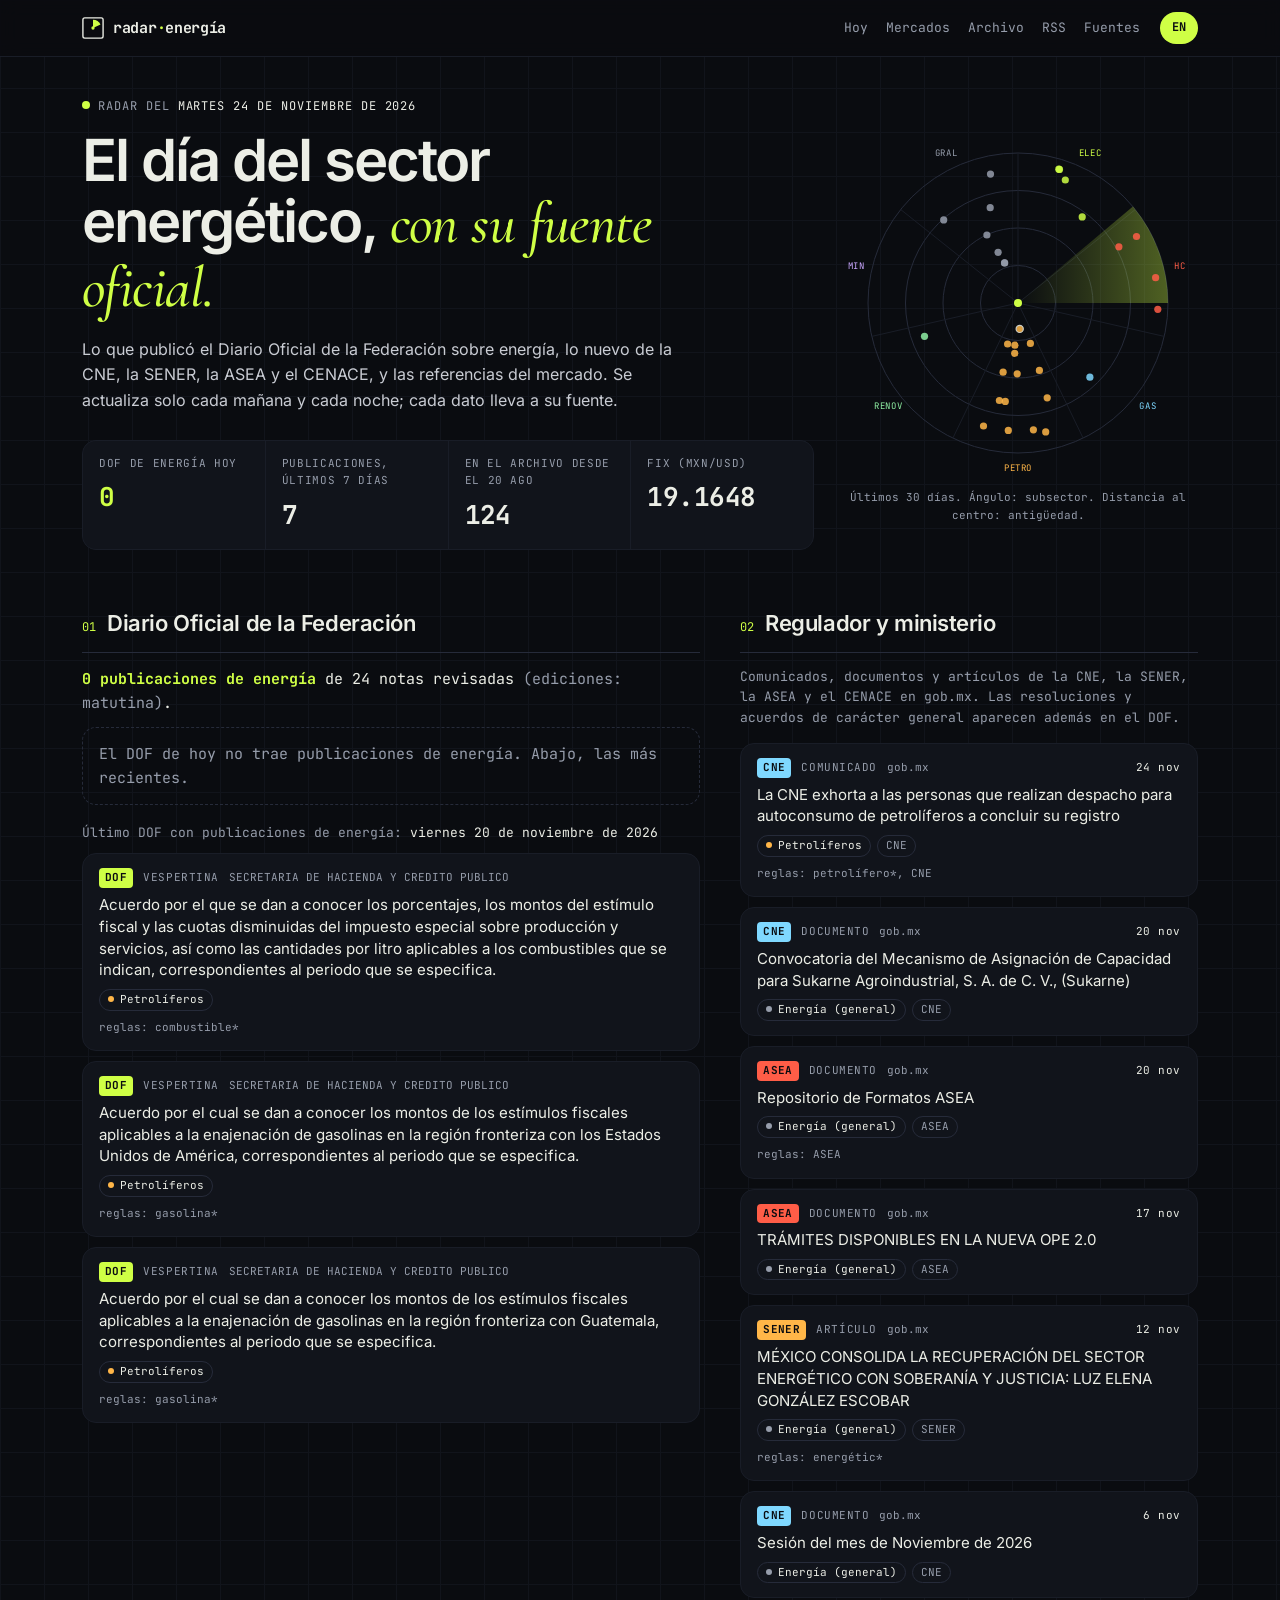
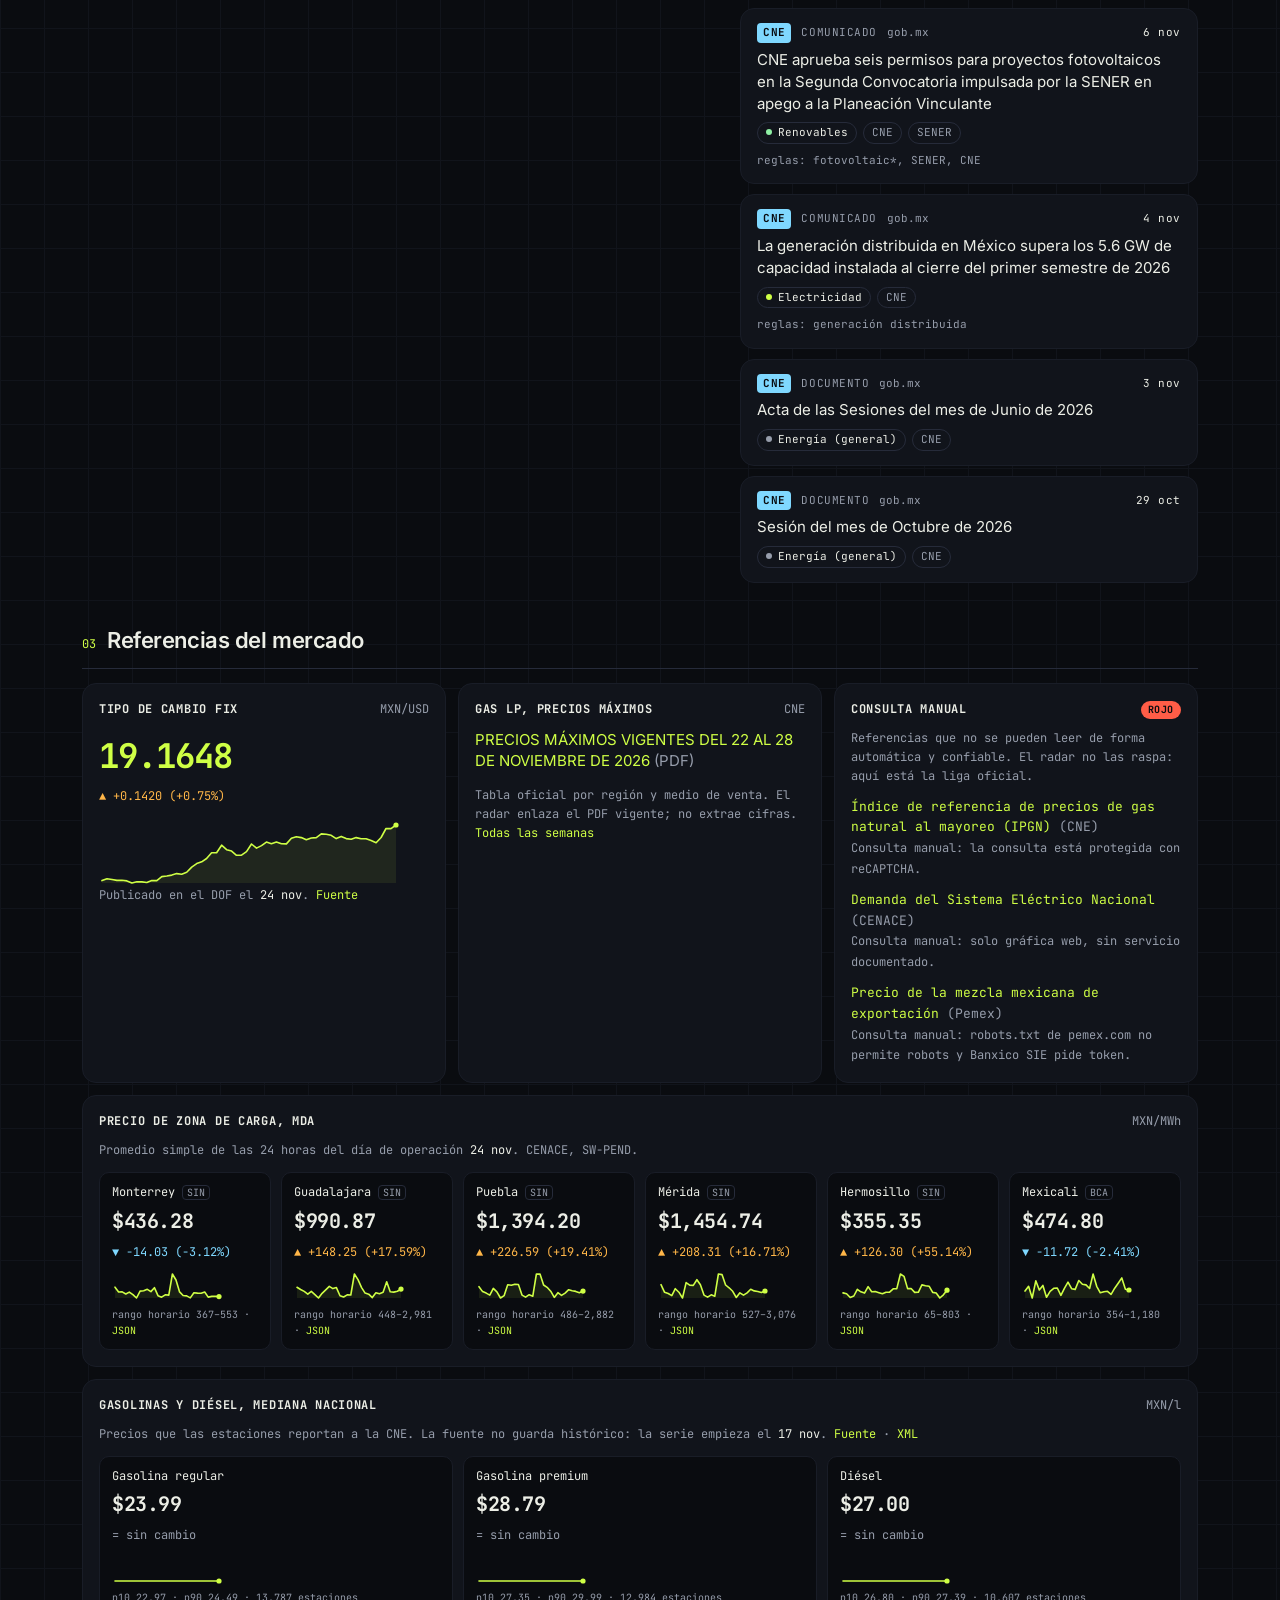
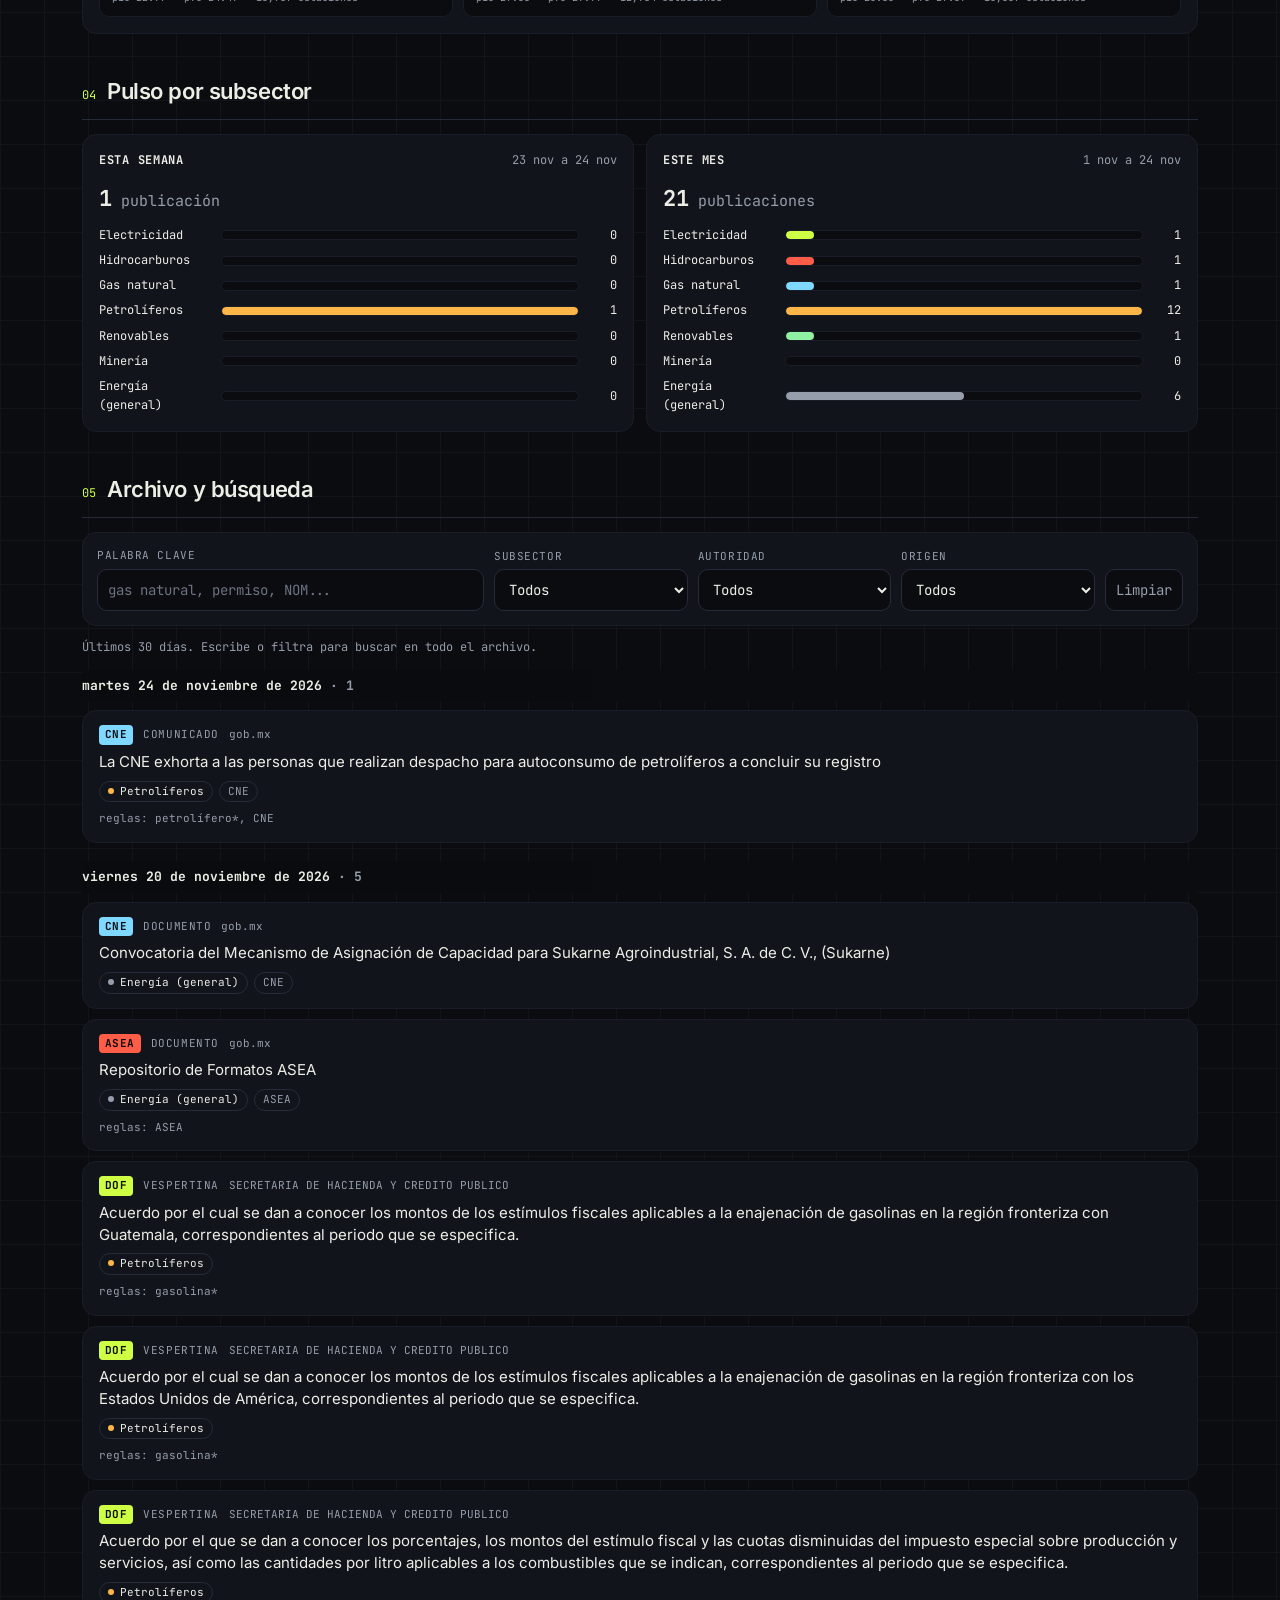
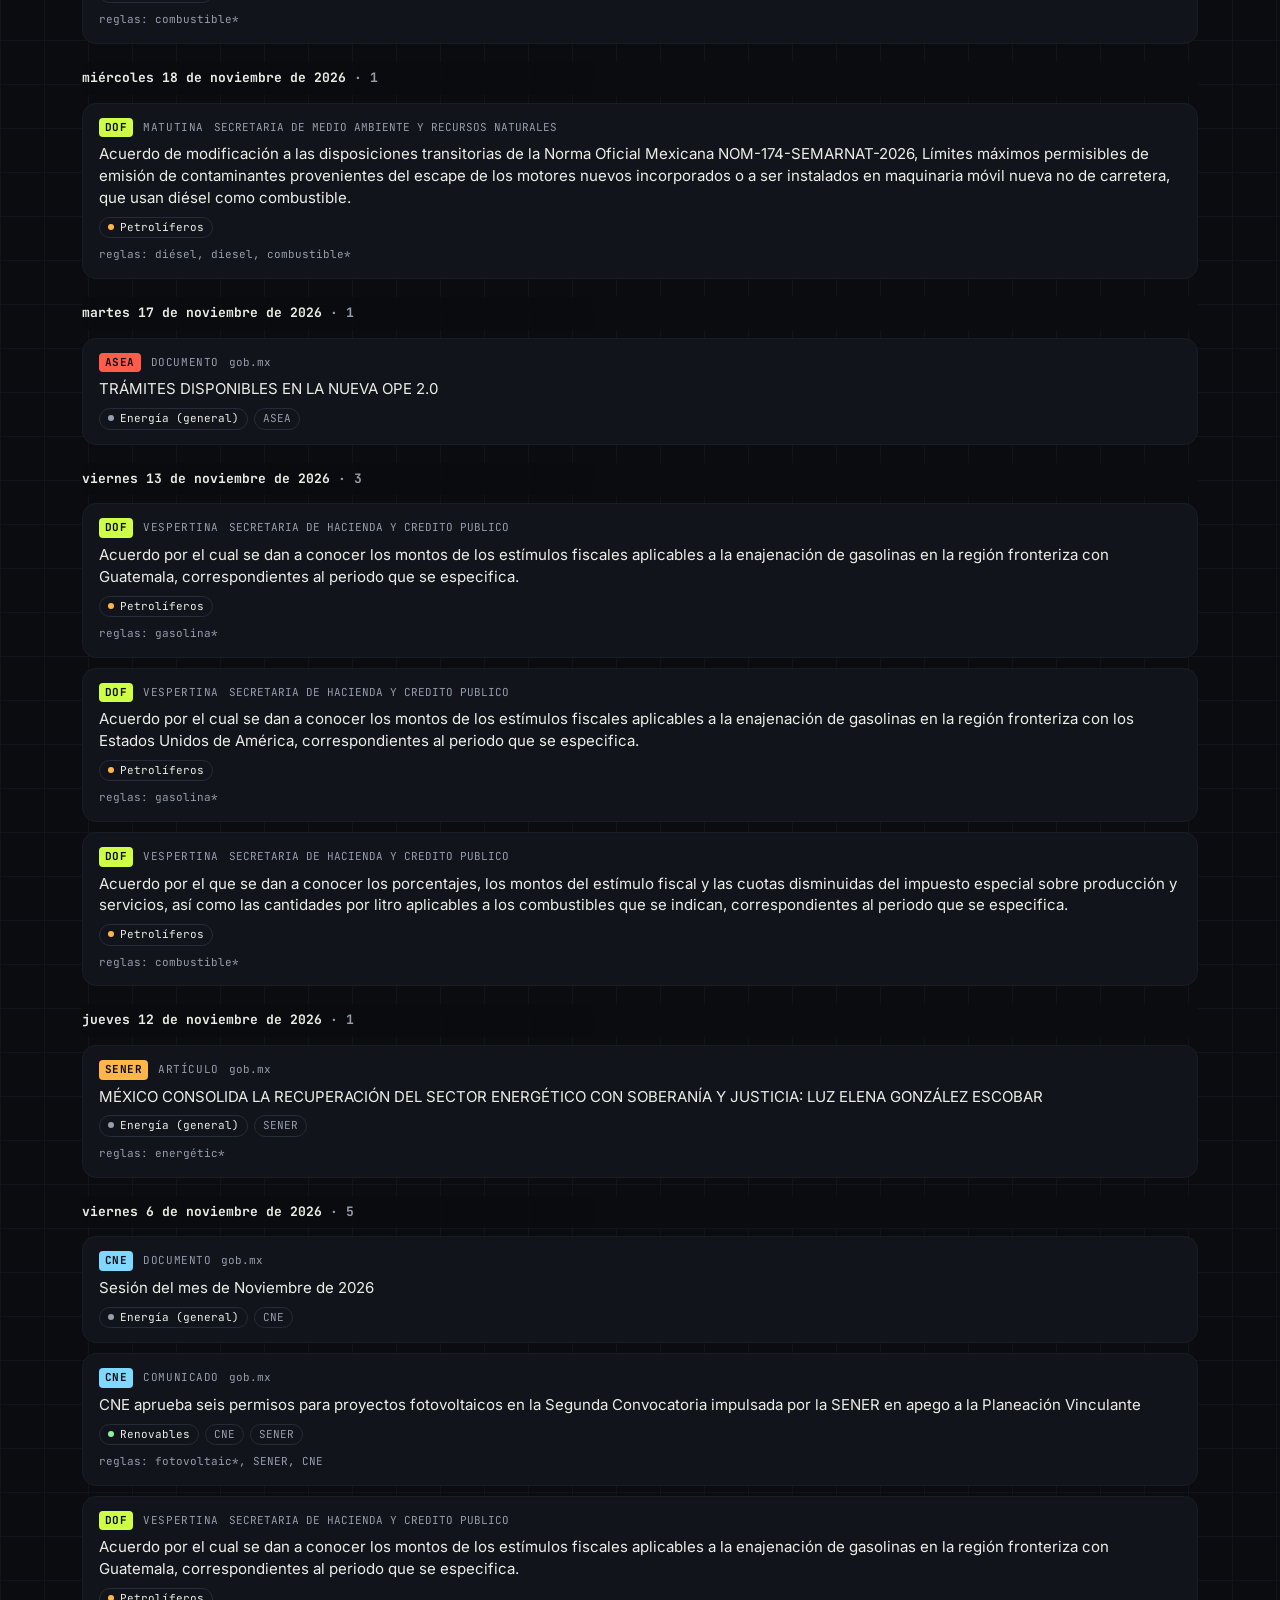
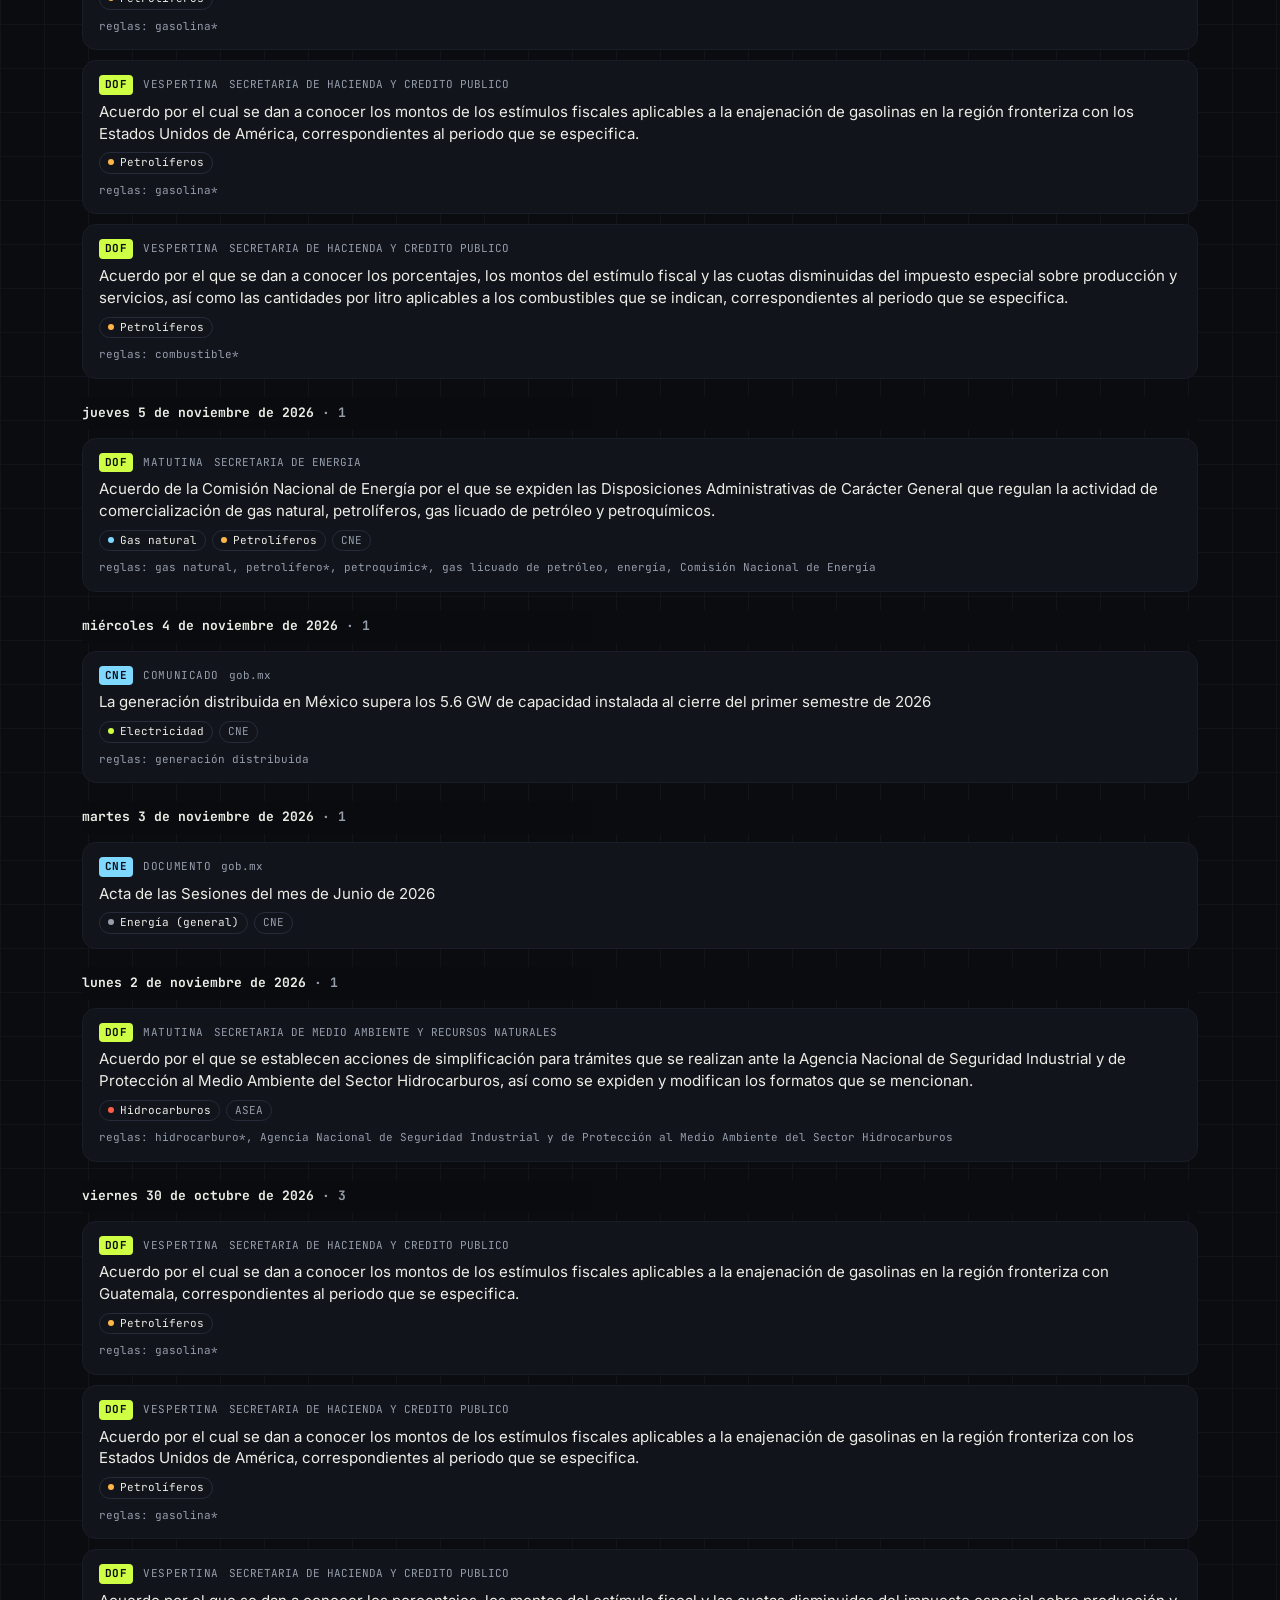
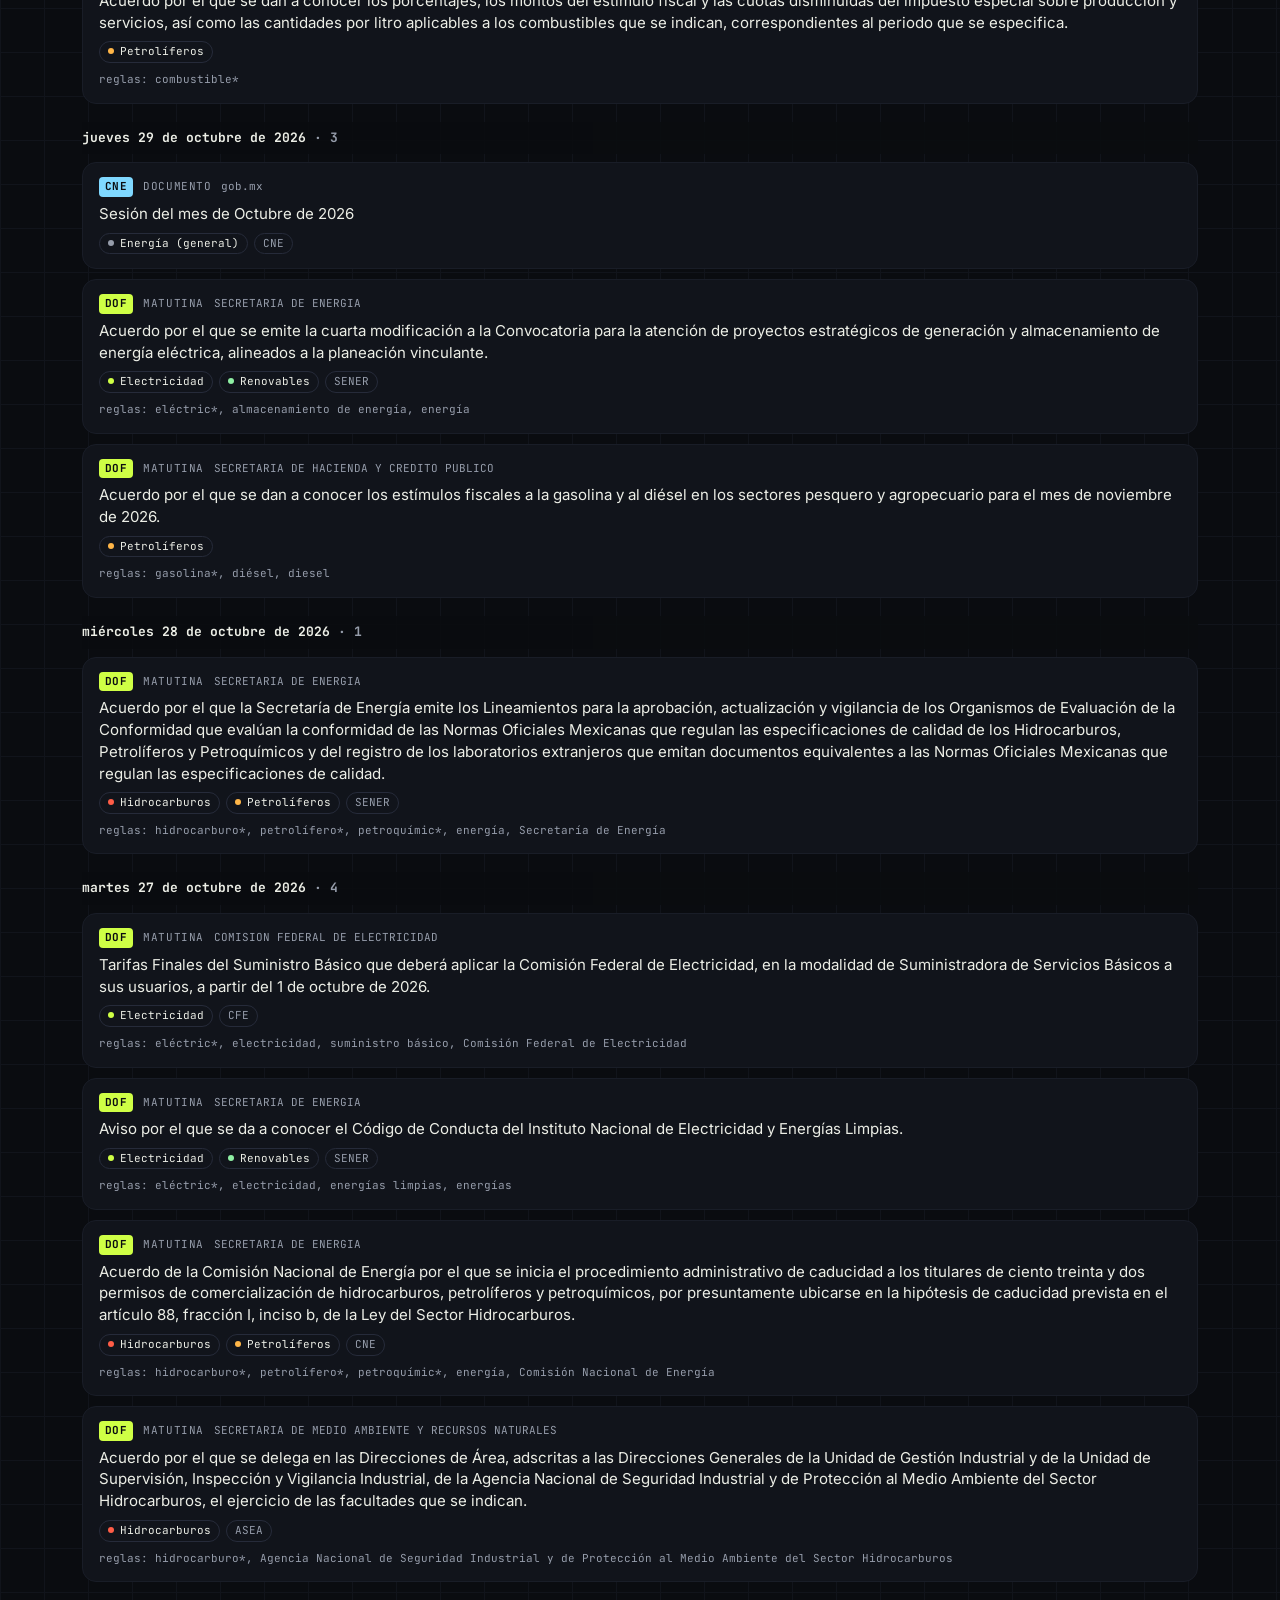
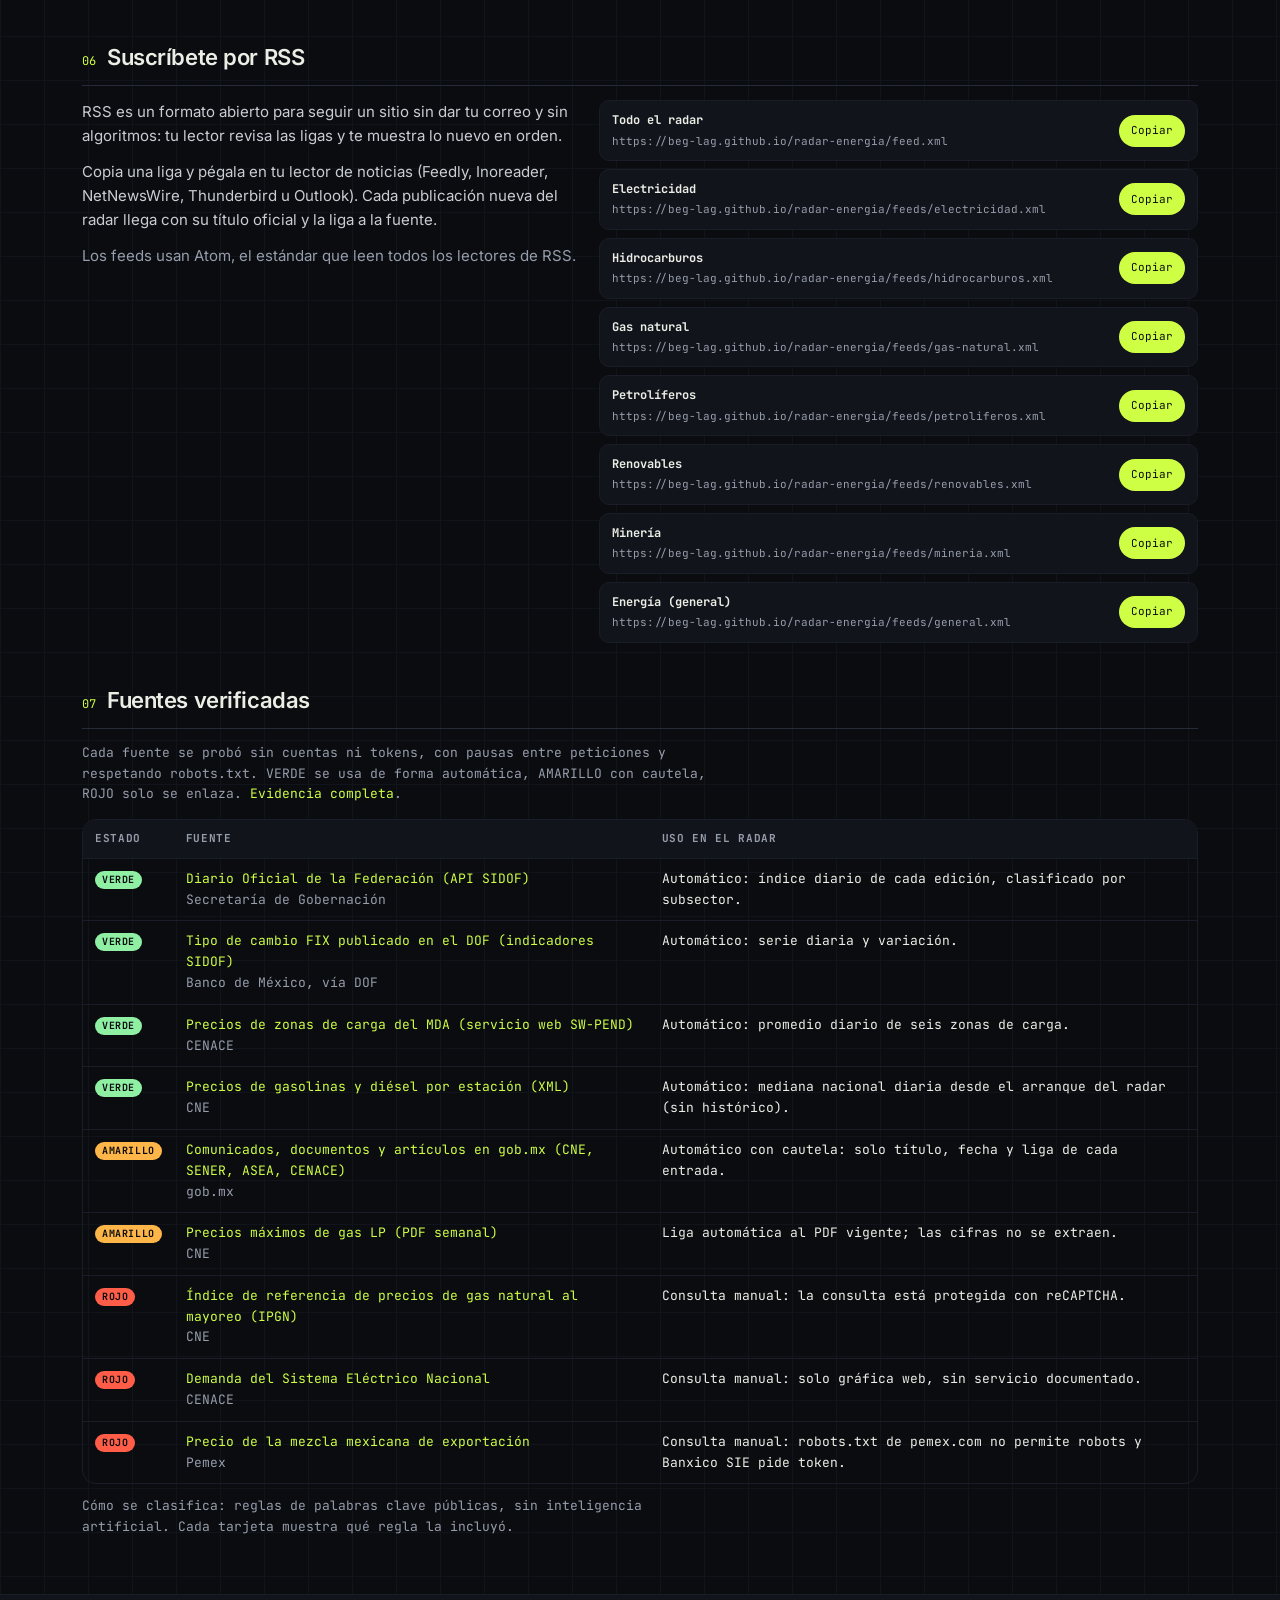
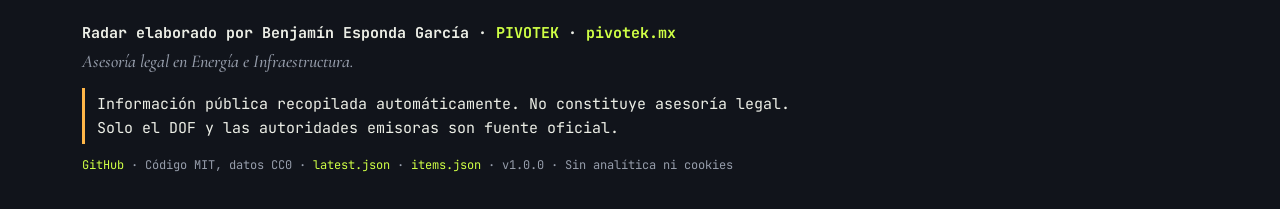
==== commit da6efc7e: "chore(data): radar update through 2026-11-24 (124 items)" ====
--- a/docs/index.html
+++ b/docs/index.html
@@ -48,12 +48,12 @@
     <p class="hero-sub" data-i18n="hero.sub">Lo que publicó el Diario Oficial de la Federación sobre energía, lo nuevo de la CNE, la SENER, la ASEA y el CENACE, y las referencias del mercado. Se actualiza solo cada mañana y cada noche; cada dato lleva a su fuente.</p>
     <dl class="stats">
       <div><dt data-i18n="hero.stat.dof">DOF de energía hoy</dt><dd>0</dd></div>
-      <div><dt data-i18n="hero.stat.week">Publicaciones, últimos 7 días</dt><dd>6</dd></div>
-      <div><dt><span data-i18n="hero.stat.total">En el archivo desde el</span> <time datetime="2026-08-20" data-fmt="short">20 ago</time></dt><dd>123</dd></div>
+      <div><dt data-i18n="hero.stat.week">Publicaciones, últimos 7 días</dt><dd>7</dd></div>
+      <div><dt><span data-i18n="hero.stat.total">En el archivo desde el</span> <time datetime="2026-08-20" data-fmt="short">20 ago</time></dt><dd>124</dd></div>
       <div><dt data-i18n="hero.stat.fix">FIX (MXN/USD)</dt><dd>19.1648</dd></div>
     </dl>
   </div>
-  <figure class="hero-radar"><svg class="radar" viewBox="0 0 360 360" role="img" aria-labelledby="radar-t"><title id="radar-t">Radar de los últimos 30 días: cada punto es una publicación, el ángulo es su subsector y la distancia al centro, su antigüedad.</title><defs><linearGradient id="sweep" x1="0" y1="0" x2="1" y2="0"><stop offset="0" stop-color="#cfff45" stop-opacity="0"/><stop offset="1" stop-color="#cfff45" stop-opacity="0.35"/></linearGradient></defs><circle cx="180" cy="180" r="150.0" class="ring"/><circle cx="180" cy="180" r="112.5" class="ring"/><circle cx="180" cy="180" r="75.0" class="ring"/><circle cx="180" cy="180" r="37.5" class="ring"/><line x1="180" y1="180" x2="180.0" y2="30.0" class="spoke"/><text x="252.0" y="30.4" class="rim" fill="#cfff45">ELEC</text><line x1="180" y1="180" x2="297.3" y2="86.5" class="spoke"/><text x="341.8" y="143.1" class="rim" fill="#ff5d47">HC</text><line x1="180" y1="180" x2="326.2" y2="213.4" class="spoke"/><text x="309.8" y="283.5" class="rim" fill="#7fd8ff">GAS</text><line x1="180" y1="180" x2="245.1" y2="315.1" class="spoke"/><text x="180.0" y="346.0" class="rim" fill="#ffb648">PETRO</text><line x1="180" y1="180" x2="114.9" y2="315.1" class="spoke"/><text x="50.2" y="283.5" class="rim" fill="#8ff0a4">RENOV</text><line x1="180" y1="180" x2="33.8" y2="213.4" class="spoke"/><text x="18.2" y="143.1" class="rim" fill="#c9a7ff">MIN</text><line x1="180" y1="180" x2="62.7" y2="86.5" class="spoke"/><text x="108.0" y="30.4" class="rim" fill="#969dab">GRAL</text><g class="sweep"><path d="M180 180 L330 180 A150 150 0 0 0 294.9 83.6 Z" fill="url(#sweep)"/></g><circle cx="166.7" cy="139.9" r="3.6" class="blip" fill="#969dab"/><circle cx="166.5" cy="139.9" r="3.6" class="blip" fill="#969dab"/><circle cx="169.6" cy="221.0" r="3.6" class="blip" fill="#ffb648"/><circle cx="176.9" cy="222.2" r="3.6" class="blip" fill="#ffb648"/><circle cx="192.4" cy="220.4" r="3.6" class="blip" fill="#ffb648"/><circle cx="176.7" cy="230.3" r="3.6" class="blip" fill="#ffb648"/><circle cx="160.1" cy="129.3" r="3.6" class="blip" fill="#969dab"/><circle cx="201.4" cy="247.4" r="3.6" class="blip" fill="#ffb648"/><circle cx="165.1" cy="249.2" r="3.6" class="blip" fill="#ffb648"/><circle cx="179.2" cy="250.8" r="3.6" class="blip" fill="#ffb648"/><circle cx="148.9" cy="112.0" r="3.6" class="blip" fill="#969dab"/><circle cx="152.2" cy="84.7" r="3.6" class="blip" fill="#969dab"/><circle cx="86.5" cy="213.3" r="3.6" class="blip" fill="#8ff0a4"/><circle cx="209.2" cy="274.8" r="3.6" class="blip" fill="#ffb648"/><circle cx="167.3" cy="278.4" r="3.6" class="blip" fill="#ffb648"/><circle cx="161.4" cy="277.5" r="3.6" class="blip" fill="#ffb648"/><circle cx="251.9" cy="254.2" r="3.6" class="blip" fill="#7fd8ff"/><circle cx="244.2" cy="93.9" r="3.6" class="blip" fill="#cfff45"/><circle cx="105.7" cy="96.9" r="3.6" class="blip" fill="#969dab"/><circle cx="280.9" cy="123.8" r="3.6" class="blip" fill="#ff5d47"/><circle cx="195.4" cy="306.8" r="3.6" class="blip" fill="#ffb648"/><circle cx="145.5" cy="303.0" r="3.6" class="blip" fill="#ffb648"/><circle cx="170.3" cy="307.4" r="3.6" class="blip" fill="#ffb648"/><circle cx="152.5" cy="51.1" r="3.6" class="blip" fill="#969dab"/><circle cx="227.3" cy="57.0" r="3.6" class="blip" fill="#cfff45"/><circle cx="207.7" cy="308.9" r="3.6" class="blip" fill="#ffb648"/><circle cx="298.5" cy="113.5" r="3.6" class="blip" fill="#ff5d47"/><circle cx="221.5" cy="46.4" r="3.6" class="blip" fill="#cfff45"/><circle cx="220.8" cy="46.2" r="3.6" class="blip" fill="#cfff45"/><circle cx="317.6" cy="154.7" r="3.6" class="blip" fill="#ff5d47"/><circle cx="319.8" cy="186.3" r="3.6" class="blip" fill="#ff5d47"/><circle cx="180" cy="180" r="4" fill="#cfff45"/></svg><figcaption data-i18n="hero.radar">Últimos 30 días. Ángulo: subsector. Distancia al centro: antigüedad.</figcaption></figure>
+  <figure class="hero-radar"><svg class="radar" viewBox="0 0 360 360" role="img" aria-labelledby="radar-t"><title id="radar-t">Radar de los últimos 30 días: cada punto es una publicación, el ángulo es su subsector y la distancia al centro, su antigüedad.</title><defs><linearGradient id="sweep" x1="0" y1="0" x2="1" y2="0"><stop offset="0" stop-color="#cfff45" stop-opacity="0"/><stop offset="1" stop-color="#cfff45" stop-opacity="0.35"/></linearGradient></defs><circle cx="180" cy="180" r="150.0" class="ring"/><circle cx="180" cy="180" r="112.5" class="ring"/><circle cx="180" cy="180" r="75.0" class="ring"/><circle cx="180" cy="180" r="37.5" class="ring"/><line x1="180" y1="180" x2="180.0" y2="30.0" class="spoke"/><text x="252.0" y="30.4" class="rim" fill="#cfff45">ELEC</text><line x1="180" y1="180" x2="297.3" y2="86.5" class="spoke"/><text x="341.8" y="143.1" class="rim" fill="#ff5d47">HC</text><line x1="180" y1="180" x2="326.2" y2="213.4" class="spoke"/><text x="309.8" y="283.5" class="rim" fill="#7fd8ff">GAS</text><line x1="180" y1="180" x2="245.1" y2="315.1" class="spoke"/><text x="180.0" y="346.0" class="rim" fill="#ffb648">PETRO</text><line x1="180" y1="180" x2="114.9" y2="315.1" class="spoke"/><text x="50.2" y="283.5" class="rim" fill="#8ff0a4">RENOV</text><line x1="180" y1="180" x2="33.8" y2="213.4" class="spoke"/><text x="18.2" y="143.1" class="rim" fill="#c9a7ff">MIN</text><line x1="180" y1="180" x2="62.7" y2="86.5" class="spoke"/><text x="108.0" y="30.4" class="rim" fill="#969dab">GRAL</text><g class="sweep"><path d="M180 180 L330 180 A150 150 0 0 0 294.9 83.6 Z" fill="url(#sweep)"/></g><circle cx="181.7" cy="205.9" r="3.6" class="blip fresh" fill="#ffb648"/><circle cx="166.7" cy="139.9" r="3.6" class="blip" fill="#969dab"/><circle cx="166.5" cy="139.9" r="3.6" class="blip" fill="#969dab"/><circle cx="169.6" cy="221.0" r="3.6" class="blip" fill="#ffb648"/><circle cx="176.9" cy="222.2" r="3.6" class="blip" fill="#ffb648"/><circle cx="192.4" cy="220.4" r="3.6" class="blip" fill="#ffb648"/><circle cx="176.7" cy="230.3" r="3.6" class="blip" fill="#ffb648"/><circle cx="160.1" cy="129.3" r="3.6" class="blip" fill="#969dab"/><circle cx="201.4" cy="247.4" r="3.6" class="blip" fill="#ffb648"/><circle cx="165.1" cy="249.2" r="3.6" class="blip" fill="#ffb648"/><circle cx="179.2" cy="250.8" r="3.6" class="blip" fill="#ffb648"/><circle cx="148.9" cy="112.0" r="3.6" class="blip" fill="#969dab"/><circle cx="152.2" cy="84.7" r="3.6" class="blip" fill="#969dab"/><circle cx="86.5" cy="213.3" r="3.6" class="blip" fill="#8ff0a4"/><circle cx="209.2" cy="274.8" r="3.6" class="blip" fill="#ffb648"/><circle cx="167.3" cy="278.4" r="3.6" class="blip" fill="#ffb648"/><circle cx="161.4" cy="277.5" r="3.6" class="blip" fill="#ffb648"/><circle cx="251.9" cy="254.2" r="3.6" class="blip" fill="#7fd8ff"/><circle cx="244.2" cy="93.9" r="3.6" class="blip" fill="#cfff45"/><circle cx="105.7" cy="96.9" r="3.6" class="blip" fill="#969dab"/><circle cx="280.9" cy="123.8" r="3.6" class="blip" fill="#ff5d47"/><circle cx="195.4" cy="306.8" r="3.6" class="blip" fill="#ffb648"/><circle cx="145.5" cy="303.0" r="3.6" class="blip" fill="#ffb648"/><circle cx="170.3" cy="307.4" r="3.6" class="blip" fill="#ffb648"/><circle cx="152.5" cy="51.1" r="3.6" class="blip" fill="#969dab"/><circle cx="227.3" cy="57.0" r="3.6" class="blip" fill="#cfff45"/><circle cx="207.7" cy="308.9" r="3.6" class="blip" fill="#ffb648"/><circle cx="298.5" cy="113.5" r="3.6" class="blip" fill="#ff5d47"/><circle cx="221.5" cy="46.4" r="3.6" class="blip" fill="#cfff45"/><circle cx="220.8" cy="46.2" r="3.6" class="blip" fill="#cfff45"/><circle cx="317.6" cy="154.7" r="3.6" class="blip" fill="#ff5d47"/><circle cx="319.8" cy="186.3" r="3.6" class="blip" fill="#ff5d47"/><circle cx="180" cy="180" r="4" fill="#cfff45"/></svg><figcaption data-i18n="hero.radar">Últimos 30 días. Ángulo: subsector. Distancia al centro: antigüedad.</figcaption></figure>
   </section>
 
   <div class="wrap grid-main">
@@ -65,7 +65,7 @@
     <section id="autoridades" class="block" aria-labelledby="auth-title">
       <h2 id="auth-title" class="block-title"><span class="num">02</span> <span data-i18n="auth.title">Regulador y ministerio</span></h2>
       <p class="block-note" data-i18n="auth.note">Comunicados, documentos y artículos de la CNE, la SENER, la ASEA y el CENACE en gob.mx. Las resoluciones y acuerdos de carácter general aparecen además en el DOF.</p>
-      <ul class="items"><li class="item"><p class="meta"><span class="src src-cne">CNE</span><span class="meta-ed">Documento</span><span class="meta-iss">gob.mx</span><span class="meta-date"><time datetime="2026-11-20" data-fmt="short">20 nov</time></span></p><h3 class="item-title"><a href="https://www.gob.mx/cne/documentos/convocatoria-del-mecanismo-de-asignacion-de-capacidad-para-sukarne-agroindustrial-s-a-de-c-v-sukarne" rel="noopener">Convocatoria del Mecanismo de Asignación de Capacidad para Sukarne Agroindustrial, S. A. de C. V., (Sukarne)</a></h3><ul class="chips" aria-label="Clasificación"><li class="chip ss-general" data-i18n="ss.general">Energía (general)</li><li class="chip agency" title="Comisión Nacional de Energía">CNE</li></ul></li><li class="item"><p class="meta"><span class="src src-asea">ASEA</span><span class="meta-ed">Documento</span><span class="meta-iss">gob.mx</span><span class="meta-date"><time datetime="2026-11-20" data-fmt="short">20 nov</time></span></p><h3 class="item-title"><a href="https://www.gob.mx/asea/documentos/repositorio-de-formatos-asea-2026" rel="noopener">Repositorio de Formatos ASEA</a></h3><ul class="chips" aria-label="Clasificación"><li class="chip ss-general" data-i18n="ss.general">Energía (general)</li><li class="chip agency" title="Agencia de Seguridad, Energía y Ambiente">ASEA</li></ul><p class="rules"><span data-i18n="item.rules">reglas</span>: ASEA</p></li><li class="item"><p class="meta"><span class="src src-asea">ASEA</span><span class="meta-ed">Documento</span><span class="meta-iss">gob.mx</span><span class="meta-date"><time datetime="2026-11-17" data-fmt="short">17 nov</time></span></p><h3 class="item-title"><a href="https://www.gob.mx/asea/documentos/tramites-disponibles-en-la-nueva-ope-2-0" rel="noopener">TRÁMITES DISPONIBLES EN LA NUEVA OPE 2.0</a></h3><ul class="chips" aria-label="Clasificación"><li class="chip ss-general" data-i18n="ss.general">Energía (general)</li><li class="chip agency" title="Agencia de Seguridad, Energía y Ambiente">ASEA</li></ul></li><li class="item"><p class="meta"><span class="src src-sener">SENER</span><span class="meta-ed">Artículo</span><span class="meta-iss">gob.mx</span><span class="meta-date"><time datetime="2026-11-12" data-fmt="short">12 nov</time></span></p><h3 class="item-title"><a href="https://www.gob.mx/sener/es/articulos/mexico-consolida-la-recuperacion-del-sector-energetico-con-soberania-y-justicia-luz-elena-gonzalez-escobar" rel="noopener">MÉXICO CONSOLIDA LA RECUPERACIÓN DEL SECTOR ENERGÉTICO CON SOBERANÍA Y JUSTICIA: LUZ ELENA GONZÁLEZ ESCOBAR</a></h3><ul class="chips" aria-label="Clasificación"><li class="chip ss-general" data-i18n="ss.general">Energía (general)</li><li class="chip agency" title="Secretaría de Energía">SENER</li></ul><p class="rules"><span data-i18n="item.rules">reglas</span>: energétic*</p></li><li class="item"><p class="meta"><span class="src src-cne">CNE</span><span class="meta-ed">Documento</span><span class="meta-iss">gob.mx</span><span class="meta-date"><time datetime="2026-11-06" data-fmt="short">6 nov</time></span></p><h3 class="item-title"><a href="https://www.gob.mx/cne/documentos/sesion-del-mes-de-noviembre-de-2026" rel="noopener">Sesión del mes de Noviembre de 2026</a></h3><ul class="chips" aria-label="Clasificación"><li class="chip ss-general" data-i18n="ss.general">Energía (general)</li><li class="chip agency" title="Comisión Nacional de Energía">CNE</li></ul></li><li class="item"><p class="meta"><span class="src src-cne">CNE</span><span class="meta-ed">Comunicado</span><span class="meta-iss">gob.mx</span><span class="meta-date"><time datetime="2026-11-06" data-fmt="short">6 nov</time></span></p><h3 class="item-title"><a href="https://www.gob.mx/cne/prensa/cne-aprueba-seis-permisos-para-proyectos-fotovoltaicos-en-la-segunda-convocatoria-impulsada-por-sener-en-apego-a-la-planeacion-vinculante" rel="noopener">CNE aprueba seis permisos para proyectos fotovoltaicos en la Segunda Convocatoria impulsada por la SENER en apego a la Planeación Vinculante</a></h3><ul class="chips" aria-label="Clasificación"><li class="chip ss-renovables" data-i18n="ss.renovables">Renovables</li><li class="chip agency" title="Comisión Nacional de Energía">CNE</li><li class="chip agency" title="Secretaría de Energía">SENER</li></ul><p class="rules"><span data-i18n="item.rules">reglas</span>: fotovoltaic*, SENER, CNE</p></li><li class="item"><p class="meta"><span class="src src-cne">CNE</span><span class="meta-ed">Comunicado</span><span class="meta-iss">gob.mx</span><span class="meta-date"><time datetime="2026-11-04" data-fmt="short">4 nov</time></span></p><h3 class="item-title"><a href="https://www.gob.mx/cne/prensa/la-generacion-distribuida-en-mexico-supera-los-5-6-gw-de-capacidad-instalada-al-cierre-del-primer-semestre-de-2026" rel="noopener">La generación distribuida en México supera los 5.6 GW de capacidad instalada al cierre del primer semestre de 2026</a></h3><ul class="chips" aria-label="Clasificación"><li class="chip ss-electricidad" data-i18n="ss.electricidad">Electricidad</li><li class="chip agency" title="Comisión Nacional de Energía">CNE</li></ul><p class="rules"><span data-i18n="item.rules">reglas</span>: generación distribuida</p></li><li class="item"><p class="meta"><span class="src src-cne">CNE</span><span class="meta-ed">Documento</span><span class="meta-iss">gob.mx</span><span class="meta-date"><time datetime="2026-11-03" data-fmt="short">3 nov</time></span></p><h3 class="item-title"><a href="https://www.gob.mx/cne/documentos/acta-de-las-sesiones-del-mes-de-junio-de-2026" rel="noopener">Acta de las Sesiones del mes de Junio de 2026</a></h3><ul class="chips" aria-label="Clasificación"><li class="chip ss-general" data-i18n="ss.general">Energía (general)</li><li class="chip agency" title="Comisión Nacional de Energía">CNE</li></ul></li><li class="item"><p class="meta"><span class="src src-cne">CNE</span><span class="meta-ed">Documento</span><span class="meta-iss">gob.mx</span><span class="meta-date"><time datetime="2026-10-29" data-fmt="short">29 oct</time></span></p><h3 class="item-title"><a href="https://www.gob.mx/cne/documentos/sesion-del-mes-de-octubre-de-2026" rel="noopener">Sesión del mes de Octubre de 2026</a></h3><ul class="chips" aria-label="Clasificación"><li class="chip ss-general" data-i18n="ss.general">Energía (general)</li><li class="chip agency" title="Comisión Nacional de Energía">CNE</li></ul></li><li class="item"><p class="meta"><span class="src src-cne">CNE</span><span class="meta-ed">Documento</span><span class="meta-iss">gob.mx</span><span class="meta-date"><time datetime="2026-10-23" data-fmt="short">23 oct</time></span></p><h3 class="item-title"><a href="https://www.gob.mx/cne/documentos/acta-de-las-sesiones-del-mes-de-mayo-de-2026" rel="noopener">Acta de las Sesiones del mes de Mayo de 2026</a></h3><ul class="chips" aria-label="Clasificación"><li class="chip ss-general" data-i18n="ss.general">Energía (general)</li><li class="chip agency" title="Comisión Nacional de Energía">CNE</li></ul></li></ul>
+      <ul class="items"><li class="item"><p class="meta"><span class="src src-cne">CNE</span><span class="meta-ed">Comunicado</span><span class="meta-iss">gob.mx</span><span class="meta-date"><time datetime="2026-11-24" data-fmt="short">24 nov</time></span></p><h3 class="item-title"><a href="https://www.gob.mx/cne/prensa/la-cne-exhorta-a-las-personas-que-realizan-despacho-para-autoconsumo-de-petroliferos-a-concluir-su-registro" rel="noopener">La CNE exhorta a las personas que realizan despacho para autoconsumo de petrolíferos a concluir su registro</a></h3><ul class="chips" aria-label="Clasificación"><li class="chip ss-petroliferos" data-i18n="ss.petroliferos">Petrolíferos</li><li class="chip agency" title="Comisión Nacional de Energía">CNE</li></ul><p class="rules"><span data-i18n="item.rules">reglas</span>: petrolífero*, CNE</p></li><li class="item"><p class="meta"><span class="src src-cne">CNE</span><span class="meta-ed">Documento</span><span class="meta-iss">gob.mx</span><span class="meta-date"><time datetime="2026-11-20" data-fmt="short">20 nov</time></span></p><h3 class="item-title"><a href="https://www.gob.mx/cne/documentos/convocatoria-del-mecanismo-de-asignacion-de-capacidad-para-sukarne-agroindustrial-s-a-de-c-v-sukarne" rel="noopener">Convocatoria del Mecanismo de Asignación de Capacidad para Sukarne Agroindustrial, S. A. de C. V., (Sukarne)</a></h3><ul class="chips" aria-label="Clasificación"><li class="chip ss-general" data-i18n="ss.general">Energía (general)</li><li class="chip agency" title="Comisión Nacional de Energía">CNE</li></ul></li><li class="item"><p class="meta"><span class="src src-asea">ASEA</span><span class="meta-ed">Documento</span><span class="meta-iss">gob.mx</span><span class="meta-date"><time datetime="2026-11-20" data-fmt="short">20 nov</time></span></p><h3 class="item-title"><a href="https://www.gob.mx/asea/documentos/repositorio-de-formatos-asea-2026" rel="noopener">Repositorio de Formatos ASEA</a></h3><ul class="chips" aria-label="Clasificación"><li class="chip ss-general" data-i18n="ss.general">Energía (general)</li><li class="chip agency" title="Agencia de Seguridad, Energía y Ambiente">ASEA</li></ul><p class="rules"><span data-i18n="item.rules">reglas</span>: ASEA</p></li><li class="item"><p class="meta"><span class="src src-asea">ASEA</span><span class="meta-ed">Documento</span><span class="meta-iss">gob.mx</span><span class="meta-date"><time datetime="2026-11-17" data-fmt="short">17 nov</time></span></p><h3 class="item-title"><a href="https://www.gob.mx/asea/documentos/tramites-disponibles-en-la-nueva-ope-2-0" rel="noopener">TRÁMITES DISPONIBLES EN LA NUEVA OPE 2.0</a></h3><ul class="chips" aria-label="Clasificación"><li class="chip ss-general" data-i18n="ss.general">Energía (general)</li><li class="chip agency" title="Agencia de Seguridad, Energía y Ambiente">ASEA</li></ul></li><li class="item"><p class="meta"><span class="src src-sener">SENER</span><span class="meta-ed">Artículo</span><span class="meta-iss">gob.mx</span><span class="meta-date"><time datetime="2026-11-12" data-fmt="short">12 nov</time></span></p><h3 class="item-title"><a href="https://www.gob.mx/sener/es/articulos/mexico-consolida-la-recuperacion-del-sector-energetico-con-soberania-y-justicia-luz-elena-gonzalez-escobar" rel="noopener">MÉXICO CONSOLIDA LA RECUPERACIÓN DEL SECTOR ENERGÉTICO CON SOBERANÍA Y JUSTICIA: LUZ ELENA GONZÁLEZ ESCOBAR</a></h3><ul class="chips" aria-label="Clasificación"><li class="chip ss-general" data-i18n="ss.general">Energía (general)</li><li class="chip agency" title="Secretaría de Energía">SENER</li></ul><p class="rules"><span data-i18n="item.rules">reglas</span>: energétic*</p></li><li class="item"><p class="meta"><span class="src src-cne">CNE</span><span class="meta-ed">Documento</span><span class="meta-iss">gob.mx</span><span class="meta-date"><time datetime="2026-11-06" data-fmt="short">6 nov</time></span></p><h3 class="item-title"><a href="https://www.gob.mx/cne/documentos/sesion-del-mes-de-noviembre-de-2026" rel="noopener">Sesión del mes de Noviembre de 2026</a></h3><ul class="chips" aria-label="Clasificación"><li class="chip ss-general" data-i18n="ss.general">Energía (general)</li><li class="chip agency" title="Comisión Nacional de Energía">CNE</li></ul></li><li class="item"><p class="meta"><span class="src src-cne">CNE</span><span class="meta-ed">Comunicado</span><span class="meta-iss">gob.mx</span><span class="meta-date"><time datetime="2026-11-06" data-fmt="short">6 nov</time></span></p><h3 class="item-title"><a href="https://www.gob.mx/cne/prensa/cne-aprueba-seis-permisos-para-proyectos-fotovoltaicos-en-la-segunda-convocatoria-impulsada-por-sener-en-apego-a-la-planeacion-vinculante" rel="noopener">CNE aprueba seis permisos para proyectos fotovoltaicos en la Segunda Convocatoria impulsada por la SENER en apego a la Planeación Vinculante</a></h3><ul class="chips" aria-label="Clasificación"><li class="chip ss-renovables" data-i18n="ss.renovables">Renovables</li><li class="chip agency" title="Comisión Nacional de Energía">CNE</li><li class="chip agency" title="Secretaría de Energía">SENER</li></ul><p class="rules"><span data-i18n="item.rules">reglas</span>: fotovoltaic*, SENER, CNE</p></li><li class="item"><p class="meta"><span class="src src-cne">CNE</span><span class="meta-ed">Comunicado</span><span class="meta-iss">gob.mx</span><span class="meta-date"><time datetime="2026-11-04" data-fmt="short">4 nov</time></span></p><h3 class="item-title"><a href="https://www.gob.mx/cne/prensa/la-generacion-distribuida-en-mexico-supera-los-5-6-gw-de-capacidad-instalada-al-cierre-del-primer-semestre-de-2026" rel="noopener">La generación distribuida en México supera los 5.6 GW de capacidad instalada al cierre del primer semestre de 2026</a></h3><ul class="chips" aria-label="Clasificación"><li class="chip ss-electricidad" data-i18n="ss.electricidad">Electricidad</li><li class="chip agency" title="Comisión Nacional de Energía">CNE</li></ul><p class="rules"><span data-i18n="item.rules">reglas</span>: generación distribuida</p></li><li class="item"><p class="meta"><span class="src src-cne">CNE</span><span class="meta-ed">Documento</span><span class="meta-iss">gob.mx</span><span class="meta-date"><time datetime="2026-11-03" data-fmt="short">3 nov</time></span></p><h3 class="item-title"><a href="https://www.gob.mx/cne/documentos/acta-de-las-sesiones-del-mes-de-junio-de-2026" rel="noopener">Acta de las Sesiones del mes de Junio de 2026</a></h3><ul class="chips" aria-label="Clasificación"><li class="chip ss-general" data-i18n="ss.general">Energía (general)</li><li class="chip agency" title="Comisión Nacional de Energía">CNE</li></ul></li><li class="item"><p class="meta"><span class="src src-cne">CNE</span><span class="meta-ed">Documento</span><span class="meta-iss">gob.mx</span><span class="meta-date"><time datetime="2026-10-29" data-fmt="short">29 oct</time></span></p><h3 class="item-title"><a href="https://www.gob.mx/cne/documentos/sesion-del-mes-de-octubre-de-2026" rel="noopener">Sesión del mes de Octubre de 2026</a></h3><ul class="chips" aria-label="Clasificación"><li class="chip ss-general" data-i18n="ss.general">Energía (general)</li><li class="chip agency" title="Comisión Nacional de Energía">CNE</li></ul></li></ul>
     </section>
   </div>
 
@@ -76,7 +76,7 @@
 
   <section id="pulso" class="block wrap" aria-labelledby="pulse-title">
     <h2 id="pulse-title" class="block-title"><span class="num">04</span> <span data-i18n="pulse.title">Pulso por subsector</span></h2>
-    <div class="cards two"><article class="card pulse"><h3 class="mk-title"><span data-i18n="pulse.week">Esta semana</span><span class="unit"><time datetime="2026-11-23" data-fmt="short">23 nov</time> <span data-i18n="w.to">a</span> <time datetime="2026-11-24" data-fmt="short">24 nov</time></span></h3><p class="pulse-total"><strong>0</strong> <span data-i18n="pulse.items" data-n="0">publicaciones</span></p><ul class="bars"><li><span class="bar-label" data-i18n="ss.electricidad">Electricidad</span><span class="bar"><span class="bar-fill ss-electricidad" style="width:0%"></span></span><span class="bar-n">0</span></li><li><span class="bar-label" data-i18n="ss.hidrocarburos">Hidrocarburos</span><span class="bar"><span class="bar-fill ss-hidrocarburos" style="width:0%"></span></span><span class="bar-n">0</span></li><li><span class="bar-label" data-i18n="ss.gas-natural">Gas natural</span><span class="bar"><span class="bar-fill ss-gas-natural" style="width:0%"></span></span><span class="bar-n">0</span></li><li><span class="bar-label" data-i18n="ss.petroliferos">Petrolíferos</span><span class="bar"><span class="bar-fill ss-petroliferos" style="width:0%"></span></span><span class="bar-n">0</span></li><li><span class="bar-label" data-i18n="ss.renovables">Renovables</span><span class="bar"><span class="bar-fill ss-renovables" style="width:0%"></span></span><span class="bar-n">0</span></li><li><span class="bar-label" data-i18n="ss.mineria">Minería</span><span class="bar"><span class="bar-fill ss-mineria" style="width:0%"></span></span><span class="bar-n">0</span></li><li><span class="bar-label" data-i18n="ss.general">Energía (general)</span><span class="bar"><span class="bar-fill ss-general" style="width:0%"></span></span><span class="bar-n">0</span></li></ul></article><article class="card pulse"><h3 class="mk-title"><span data-i18n="pulse.month">Este mes</span><span class="unit"><time datetime="2026-11-01" data-fmt="short">1 nov</time> <span data-i18n="w.to">a</span> <time datetime="2026-11-24" data-fmt="short">24 nov</time></span></h3><p class="pulse-total"><strong>20</strong> <span data-i18n="pulse.items" data-n="20">publicaciones</span></p><ul class="bars"><li><span class="bar-label" data-i18n="ss.electricidad">Electricidad</span><span class="bar"><span class="bar-fill ss-electricidad" style="width:9%"></span></span><span class="bar-n">1</span></li><li><span class="bar-label" data-i18n="ss.hidrocarburos">Hidrocarburos</span><span class="bar"><span class="bar-fill ss-hidrocarburos" style="width:9%"></span></span><span class="bar-n">1</span></li><li><span class="bar-label" data-i18n="ss.gas-natural">Gas natural</span><span class="bar"><span class="bar-fill ss-gas-natural" style="width:9%"></span></span><span class="bar-n">1</span></li><li><span class="bar-label" data-i18n="ss.petroliferos">Petrolíferos</span><span class="bar"><span class="bar-fill ss-petroliferos" style="width:100%"></span></span><span class="bar-n">11</span></li><li><span class="bar-label" data-i18n="ss.renovables">Renovables</span><span class="bar"><span class="bar-fill ss-renovables" style="width:9%"></span></span><span class="bar-n">1</span></li><li><span class="bar-label" data-i18n="ss.mineria">Minería</span><span class="bar"><span class="bar-fill ss-mineria" style="width:0%"></span></span><span class="bar-n">0</span></li><li><span class="bar-label" data-i18n="ss.general">Energía (general)</span><span class="bar"><span class="bar-fill ss-general" style="width:55%"></span></span><span class="bar-n">6</span></li></ul></article></div>
+    <div class="cards two"><article class="card pulse"><h3 class="mk-title"><span data-i18n="pulse.week">Esta semana</span><span class="unit"><time datetime="2026-11-23" data-fmt="short">23 nov</time> <span data-i18n="w.to">a</span> <time datetime="2026-11-24" data-fmt="short">24 nov</time></span></h3><p class="pulse-total"><strong>1</strong> <span data-i18n="pulse.items" data-n="1">publicación</span></p><ul class="bars"><li><span class="bar-label" data-i18n="ss.electricidad">Electricidad</span><span class="bar"><span class="bar-fill ss-electricidad" style="width:0%"></span></span><span class="bar-n">0</span></li><li><span class="bar-label" data-i18n="ss.hidrocarburos">Hidrocarburos</span><span class="bar"><span class="bar-fill ss-hidrocarburos" style="width:0%"></span></span><span class="bar-n">0</span></li><li><span class="bar-label" data-i18n="ss.gas-natural">Gas natural</span><span class="bar"><span class="bar-fill ss-gas-natural" style="width:0%"></span></span><span class="bar-n">0</span></li><li><span class="bar-label" data-i18n="ss.petroliferos">Petrolíferos</span><span class="bar"><span class="bar-fill ss-petroliferos" style="width:100%"></span></span><span class="bar-n">1</span></li><li><span class="bar-label" data-i18n="ss.renovables">Renovables</span><span class="bar"><span class="bar-fill ss-renovables" style="width:0%"></span></span><span class="bar-n">0</span></li><li><span class="bar-label" data-i18n="ss.mineria">Minería</span><span class="bar"><span class="bar-fill ss-mineria" style="width:0%"></span></span><span class="bar-n">0</span></li><li><span class="bar-label" data-i18n="ss.general">Energía (general)</span><span class="bar"><span class="bar-fill ss-general" style="width:0%"></span></span><span class="bar-n">0</span></li></ul></article><article class="card pulse"><h3 class="mk-title"><span data-i18n="pulse.month">Este mes</span><span class="unit"><time datetime="2026-11-01" data-fmt="short">1 nov</time> <span data-i18n="w.to">a</span> <time datetime="2026-11-24" data-fmt="short">24 nov</time></span></h3><p class="pulse-total"><strong>21</strong> <span data-i18n="pulse.items" data-n="21">publicaciones</span></p><ul class="bars"><li><span class="bar-label" data-i18n="ss.electricidad">Electricidad</span><span class="bar"><span class="bar-fill ss-electricidad" style="width:8%"></span></span><span class="bar-n">1</span></li><li><span class="bar-label" data-i18n="ss.hidrocarburos">Hidrocarburos</span><span class="bar"><span class="bar-fill ss-hidrocarburos" style="width:8%"></span></span><span class="bar-n">1</span></li><li><span class="bar-label" data-i18n="ss.gas-natural">Gas natural</span><span class="bar"><span class="bar-fill ss-gas-natural" style="width:8%"></span></span><span class="bar-n">1</span></li><li><span class="bar-label" data-i18n="ss.petroliferos">Petrolíferos</span><span class="bar"><span class="bar-fill ss-petroliferos" style="width:100%"></span></span><span class="bar-n">12</span></li><li><span class="bar-label" data-i18n="ss.renovables">Renovables</span><span class="bar"><span class="bar-fill ss-renovables" style="width:8%"></span></span><span class="bar-n">1</span></li><li><span class="bar-label" data-i18n="ss.mineria">Minería</span><span class="bar"><span class="bar-fill ss-mineria" style="width:0%"></span></span><span class="bar-n">0</span></li><li><span class="bar-label" data-i18n="ss.general">Energía (general)</span><span class="bar"><span class="bar-fill ss-general" style="width:50%"></span></span><span class="bar-n">6</span></li></ul></article></div>
   </section>
 
   <section id="archivo" class="block wrap" aria-labelledby="archive-title">
@@ -94,7 +94,7 @@
     </form>
     <p class="search-status" id="status" aria-live="polite"><span data-i18n="archive.lede">Últimos 30 días. Escribe o filtra para buscar en todo el archivo.</span></p>
     <div id="results" hidden></div>
-    <div id="archive"><section class="day" aria-labelledby="d-2026-11-20"><h3 class="day-title" id="d-2026-11-20"><time datetime="2026-11-20" data-fmt="weekday">viernes 20 de noviembre de 2026</time> <span class="muted">· 5</span></h3><ul class="items"><li class="item"><p class="meta"><span class="src src-cne">CNE</span><span class="meta-ed">Documento</span><span class="meta-iss">gob.mx</span></p><h3 class="item-title"><a href="https://www.gob.mx/cne/documentos/convocatoria-del-mecanismo-de-asignacion-de-capacidad-para-sukarne-agroindustrial-s-a-de-c-v-sukarne" rel="noopener">Convocatoria del Mecanismo de Asignación de Capacidad para Sukarne Agroindustrial, S. A. de C. V., (Sukarne)</a></h3><ul class="chips" aria-label="Clasificación"><li class="chip ss-general" data-i18n="ss.general">Energía (general)</li><li class="chip agency" title="Comisión Nacional de Energía">CNE</li></ul></li><li class="item"><p class="meta"><span class="src src-asea">ASEA</span><span class="meta-ed">Documento</span><span class="meta-iss">gob.mx</span></p><h3 class="item-title"><a href="https://www.gob.mx/asea/documentos/repositorio-de-formatos-asea-2026" rel="noopener">Repositorio de Formatos ASEA</a></h3><ul class="chips" aria-label="Clasificación"><li class="chip ss-general" data-i18n="ss.general">Energía (general)</li><li class="chip agency" title="Agencia de Seguridad, Energía y Ambiente">ASEA</li></ul><p class="rules"><span data-i18n="item.rules">reglas</span>: ASEA</p></li><li class="item"><p class="meta"><span class="src src-dof">DOF</span><span class="meta-ed" data-i18n="ed.vespertina">Vespertina</span><span class="meta-iss">SECRETARIA DE HACIENDA Y CREDITO PUBLICO</span></p><h3 class="item-title"><a href="https://dof.gob.mx/nota_detalle.php?codigo=5804579&amp;fecha=20/11/2026" rel="noopener">Acuerdo por el cual se dan a conocer los montos de los estímulos fiscales aplicables a la enajenación de gasolinas en la región fronteriza con Guatemala, correspondientes al periodo que se especifica.</a></h3><ul class="chips" aria-label="Clasificación"><li class="chip ss-petroliferos" data-i18n="ss.petroliferos">Petrolíferos</li></ul><p class="rules"><span data-i18n="item.rules">reglas</span>: gasolina*</p></li><li class="item"><p class="meta"><span class="src src-dof">DOF</span><span class="meta-ed" data-i18n="ed.vespertina">Vespertina</span><span class="meta-iss">SECRETARIA DE HACIENDA Y CREDITO PUBLICO</span></p><h3 class="item-title"><a href="https://dof.gob.mx/nota_detalle.php?codigo=5804578&amp;fecha=20/11/2026" rel="noopener">Acuerdo por el cual se dan a conocer los montos de los estímulos fiscales aplicables a la enajenación de gasolinas en la región fronteriza con los Estados Unidos de América, correspondientes al periodo que se especifica.</a></h3><ul class="chips" aria-label="Clasificación"><li class="chip ss-petroliferos" data-i18n="ss.petroliferos">Petrolíferos</li></ul><p class="rules"><span data-i18n="item.rules">reglas</span>: gasolina*</p></li><li class="item"><p class="meta"><span class="src src-dof">DOF</span><span class="meta-ed" data-i18n="ed.vespertina">Vespertina</span><span class="meta-iss">SECRETARIA DE HACIENDA Y CREDITO PUBLICO</span></p><h3 class="item-title"><a href="https://dof.gob.mx/nota_detalle.php?codigo=5804577&amp;fecha=20/11/2026" rel="noopener">Acuerdo por el que se dan a conocer los porcentajes, los montos del estímulo fiscal y las cuotas disminuidas del impuesto especial sobre producción y servicios, así como las cantidades por litro aplicables a los combustibles que se indican, correspondientes al periodo que se especifica.</a></h3><ul class="chips" aria-label="Clasificación"><li class="chip ss-petroliferos" data-i18n="ss.petroliferos">Petrolíferos</li></ul><p class="rules"><span data-i18n="item.rules">reglas</span>: combustible*</p></li></ul></section><section class="day" aria-labelledby="d-2026-11-18"><h3 class="day-title" id="d-2026-11-18"><time datetime="2026-11-18" data-fmt="weekday">miércoles 18 de noviembre de 2026</time> <span class="muted">· 1</span></h3><ul class="items"><li class="item"><p class="meta"><span class="src src-dof">DOF</span><span class="meta-ed" data-i18n="ed.matutina">Matutina</span><span class="meta-iss">SECRETARIA DE MEDIO AMBIENTE Y RECURSOS NATURALES</span></p><h3 class="item-title"><a href="https://dof.gob.mx/nota_detalle.php?codigo=5804108&amp;fecha=18/11/2026" rel="noopener">Acuerdo de modificación a las disposiciones transitorias de la Norma Oficial Mexicana NOM-174-SEMARNAT-2026, Límites máximos permisibles de emisión de contaminantes provenientes del escape de los motores nuevos incorporados o a ser instalados en maquinaria móvil nueva no de carretera, que usan diésel como combustible.</a></h3><ul class="chips" aria-label="Clasificación"><li class="chip ss-petroliferos" data-i18n="ss.petroliferos">Petrolíferos</li></ul><p class="rules"><span data-i18n="item.rules">reglas</span>: diésel, diesel, combustible*</p></li></ul></section><section class="day" aria-labelledby="d-2026-11-17"><h3 class="day-title" id="d-2026-11-17"><time datetime="2026-11-17" data-fmt="weekday">martes 17 de noviembre de 2026</time> <span class="muted">· 1</span></h3><ul class="items"><li class="item"><p class="meta"><span class="src src-asea">ASEA</span><span class="meta-ed">Documento</span><span class="meta-iss">gob.mx</span></p><h3 class="item-title"><a href="https://www.gob.mx/asea/documentos/tramites-disponibles-en-la-nueva-ope-2-0" rel="noopener">TRÁMITES DISPONIBLES EN LA NUEVA OPE 2.0</a></h3><ul class="chips" aria-label="Clasificación"><li class="chip ss-general" data-i18n="ss.general">Energía (general)</li><li class="chip agency" title="Agencia de Seguridad, Energía y Ambiente">ASEA</li></ul></li></ul></section><section class="day" aria-labelledby="d-2026-11-13"><h3 class="day-title" id="d-2026-11-13"><time datetime="2026-11-13" data-fmt="weekday">viernes 13 de noviembre de 2026</time> <span class="muted">· 3</span></h3><ul class="items"><li class="item"><p class="meta"><span class="src src-dof">DOF</span><span class="meta-ed" data-i18n="ed.vespertina">Vespertina</span><span class="meta-iss">SECRETARIA DE HACIENDA Y CREDITO PUBLICO</span></p><h3 class="item-title"><a href="https://dof.gob.mx/nota_detalle.php?codigo=5803842&amp;fecha=13/11/2026" rel="noopener">Acuerdo por el cual se dan a conocer los montos de los estímulos fiscales aplicables a la enajenación de gasolinas en la región fronteriza con Guatemala, correspondientes al periodo que se especifica.</a></h3><ul class="chips" aria-label="Clasificación"><li class="chip ss-petroliferos" data-i18n="ss.petroliferos">Petrolíferos</li></ul><p class="rules"><span data-i18n="item.rules">reglas</span>: gasolina*</p></li><li class="item"><p class="meta"><span class="src src-dof">DOF</span><span class="meta-ed" data-i18n="ed.vespertina">Vespertina</span><span class="meta-iss">SECRETARIA DE HACIENDA Y CREDITO PUBLICO</span></p><h3 class="item-title"><a href="https://dof.gob.mx/nota_detalle.php?codigo=5803841&amp;fecha=13/11/2026" rel="noopener">Acuerdo por el cual se dan a conocer los montos de los estímulos fiscales aplicables a la enajenación de gasolinas en la región fronteriza con los Estados Unidos de América, correspondientes al periodo que se especifica.</a></h3><ul class="chips" aria-label="Clasificación"><li class="chip ss-petroliferos" data-i18n="ss.petroliferos">Petrolíferos</li></ul><p class="rules"><span data-i18n="item.rules">reglas</span>: gasolina*</p></li><li class="item"><p class="meta"><span class="src src-dof">DOF</span><span class="meta-ed" data-i18n="ed.vespertina">Vespertina</span><span class="meta-iss">SECRETARIA DE HACIENDA Y CREDITO PUBLICO</span></p><h3 class="item-title"><a href="https://dof.gob.mx/nota_detalle.php?codigo=5803840&amp;fecha=13/11/2026" rel="noopener">Acuerdo por el que se dan a conocer los porcentajes, los montos del estímulo fiscal y las cuotas disminuidas del impuesto especial sobre producción y servicios, así como las cantidades por litro aplicables a los combustibles que se indican, correspondientes al periodo que se especifica.</a></h3><ul class="chips" aria-label="Clasificación"><li class="chip ss-petroliferos" data-i18n="ss.petroliferos">Petrolíferos</li></ul><p class="rules"><span data-i18n="item.rules">reglas</span>: combustible*</p></li></ul></section><section class="day" aria-labelledby="d-2026-11-12"><h3 class="day-title" id="d-2026-11-12"><time datetime="2026-11-12" data-fmt="weekday">jueves 12 de noviembre de 2026</time> <span class="muted">· 1</span></h3><ul class="items"><li class="item"><p class="meta"><span class="src src-sener">SENER</span><span class="meta-ed">Artículo</span><span class="meta-iss">gob.mx</span></p><h3 class="item-title"><a href="https://www.gob.mx/sener/es/articulos/mexico-consolida-la-recuperacion-del-sector-energetico-con-soberania-y-justicia-luz-elena-gonzalez-escobar" rel="noopener">MÉXICO CONSOLIDA LA RECUPERACIÓN DEL SECTOR ENERGÉTICO CON SOBERANÍA Y JUSTICIA: LUZ ELENA GONZÁLEZ ESCOBAR</a></h3><ul class="chips" aria-label="Clasificación"><li class="chip ss-general" data-i18n="ss.general">Energía (general)</li><li class="chip agency" title="Secretaría de Energía">SENER</li></ul><p class="rules"><span data-i18n="item.rules">reglas</span>: energétic*</p></li></ul></section><section class="day" aria-labelledby="d-2026-11-06"><h3 class="day-title" id="d-2026-11-06"><time datetime="2026-11-06" data-fmt="weekday">viernes 6 de noviembre de 2026</time> <span class="muted">· 5</span></h3><ul class="items"><li class="item"><p class="meta"><span class="src src-cne">CNE</span><span class="meta-ed">Documento</span><span class="meta-iss">gob.mx</span></p><h3 class="item-title"><a href="https://www.gob.mx/cne/documentos/sesion-del-mes-de-noviembre-de-2026" rel="noopener">Sesión del mes de Noviembre de 2026</a></h3><ul class="chips" aria-label="Clasificación"><li class="chip ss-general" data-i18n="ss.general">Energía (general)</li><li class="chip agency" title="Comisión Nacional de Energía">CNE</li></ul></li><li class="item"><p class="meta"><span class="src src-cne">CNE</span><span class="meta-ed">Comunicado</span><span class="meta-iss">gob.mx</span></p><h3 class="item-title"><a href="https://www.gob.mx/cne/prensa/cne-aprueba-seis-permisos-para-proyectos-fotovoltaicos-en-la-segunda-convocatoria-impulsada-por-sener-en-apego-a-la-planeacion-vinculante" rel="noopener">CNE aprueba seis permisos para proyectos fotovoltaicos en la Segunda Convocatoria impulsada por la SENER en apego a la Planeación Vinculante</a></h3><ul class="chips" aria-label="Clasificación"><li class="chip ss-renovables" data-i18n="ss.renovables">Renovables</li><li class="chip agency" title="Comisión Nacional de Energía">CNE</li><li class="chip agency" title="Secretaría de Energía">SENER</li></ul><p class="rules"><span data-i18n="item.rules">reglas</span>: fotovoltaic*, SENER, CNE</p></li><li class="item"><p class="meta"><span class="src src-dof">DOF</span><span class="meta-ed" data-i18n="ed.vespertina">Vespertina</span><span class="meta-iss">SECRETARIA DE HACIENDA Y CREDITO PUBLICO</span></p><h3 class="item-title"><a href="https://dof.gob.mx/nota_detalle.php?codigo=5803259&amp;fecha=06/11/2026" rel="noopener">Acuerdo por el cual se dan a conocer los montos de los estímulos fiscales aplicables a la enajenación de gasolinas en la región fronteriza con Guatemala, correspondientes al periodo que se especifica.</a></h3><ul class="chips" aria-label="Clasificación"><li class="chip ss-petroliferos" data-i18n="ss.petroliferos">Petrolíferos</li></ul><p class="rules"><span data-i18n="item.rules">reglas</span>: gasolina*</p></li><li class="item"><p class="meta"><span class="src src-dof">DOF</span><span class="meta-ed" data-i18n="ed.vespertina">Vespertina</span><span class="meta-iss">SECRETARIA DE HACIENDA Y CREDITO PUBLICO</span></p><h3 class="item-title"><a href="https://dof.gob.mx/nota_detalle.php?codigo=5803258&amp;fecha=06/11/2026" rel="noopener">Acuerdo por el cual se dan a conocer los montos de los estímulos fiscales aplicables a la enajenación de gasolinas en la región fronteriza con los Estados Unidos de América, correspondientes al periodo que se especifica.</a></h3><ul class="chips" aria-label="Clasificación"><li class="chip ss-petroliferos" data-i18n="ss.petroliferos">Petrolíferos</li></ul><p class="rules"><span data-i18n="item.rules">reglas</span>: gasolina*</p></li><li class="item"><p class="meta"><span class="src src-dof">DOF</span><span class="meta-ed" data-i18n="ed.vespertina">Vespertina</span><span class="meta-iss">SECRETARIA DE HACIENDA Y CREDITO PUBLICO</span></p><h3 class="item-title"><a href="https://dof.gob.mx/nota_detalle.php?codigo=5803257&amp;fecha=06/11/2026" rel="noopener">Acuerdo por el que se dan a conocer los porcentajes, los montos del estímulo fiscal y las cuotas disminuidas del impuesto especial sobre producción y servicios, así como las cantidades por litro aplicables a los combustibles que se indican, correspondientes al periodo que se especifica.</a></h3><ul class="chips" aria-label="Clasificación"><li class="chip ss-petroliferos" data-i18n="ss.petroliferos">Petrolíferos</li></ul><p class="rules"><span data-i18n="item.rules">reglas</span>: combustible*</p></li></ul></section><section class="day" aria-labelledby="d-2026-11-05"><h3 class="day-title" id="d-2026-11-05"><time datetime="2026-11-05" data-fmt="weekday">jueves 5 de noviembre de 2026</time> <span class="muted">· 1</span></h3><ul class="items"><li class="item"><p class="meta"><span class="src src-dof">DOF</span><span class="meta-ed" data-i18n="ed.matutina">Matutina</span><span class="meta-iss">SECRETARIA DE ENERGIA</span></p><h3 class="item-title"><a href="https://dof.gob.mx/nota_detalle.php?codigo=5803022&amp;fecha=05/11/2026" rel="noopener">Acuerdo de la Comisión Nacional de Energía por el que se expiden las Disposiciones Administrativas de Carácter General que regulan la actividad de comercialización de gas natural, petrolíferos, gas licuado de petróleo y petroquímicos.</a></h3><ul class="chips" aria-label="Clasificación"><li class="chip ss-gas-natural" data-i18n="ss.gas-natural">Gas natural</li><li class="chip ss-petroliferos" data-i18n="ss.petroliferos">Petrolíferos</li><li class="chip agency" title="Comisión Nacional de Energía">CNE</li></ul><p class="rules"><span data-i18n="item.rules">reglas</span>: gas natural, petrolífero*, petroquímic*, gas licuado de petróleo, energía, Comisión Nacional de Energía</p></li></ul></section><section class="day" aria-labelledby="d-2026-11-04"><h3 class="day-title" id="d-2026-11-04"><time datetime="2026-11-04" data-fmt="weekday">miércoles 4 de noviembre de 2026</time> <span class="muted">· 1</span></h3><ul class="items"><li class="item"><p class="meta"><span class="src src-cne">CNE</span><span class="meta-ed">Comunicado</span><span class="meta-iss">gob.mx</span></p><h3 class="item-title"><a href="https://www.gob.mx/cne/prensa/la-generacion-distribuida-en-mexico-supera-los-5-6-gw-de-capacidad-instalada-al-cierre-del-primer-semestre-de-2026" rel="noopener">La generación distribuida en México supera los 5.6 GW de capacidad instalada al cierre del primer semestre de 2026</a></h3><ul class="chips" aria-label="Clasificación"><li class="chip ss-electricidad" data-i18n="ss.electricidad">Electricidad</li><li class="chip agency" title="Comisión Nacional de Energía">CNE</li></ul><p class="rules"><span data-i18n="item.rules">reglas</span>: generación distribuida</p></li></ul></section><section class="day" aria-labelledby="d-2026-11-03"><h3 class="day-title" id="d-2026-11-03"><time datetime="2026-11-03" data-fmt="weekday">martes 3 de noviembre de 2026</time> <span class="muted">· 1</span></h3><ul class="items"><li class="item"><p class="meta"><span class="src src-cne">CNE</span><span class="meta-ed">Documento</span><span class="meta-iss">gob.mx</span></p><h3 class="item-title"><a href="https://www.gob.mx/cne/documentos/acta-de-las-sesiones-del-mes-de-junio-de-2026" rel="noopener">Acta de las Sesiones del mes de Junio de 2026</a></h3><ul class="chips" aria-label="Clasificación"><li class="chip ss-general" data-i18n="ss.general">Energía (general)</li><li class="chip agency" title="Comisión Nacional de Energía">CNE</li></ul></li></ul></section><section class="day" aria-labelledby="d-2026-11-02"><h3 class="day-title" id="d-2026-11-02"><time datetime="2026-11-02" data-fmt="weekday">lunes 2 de noviembre de 2026</time> <span class="muted">· 1</span></h3><ul class="items"><li class="item"><p class="meta"><span class="src src-dof">DOF</span><span class="meta-ed" data-i18n="ed.matutina">Matutina</span><span class="meta-iss">SECRETARIA DE MEDIO AMBIENTE Y RECURSOS NATURALES</span></p><h3 class="item-title"><a href="https://dof.gob.mx/nota_detalle.php?codigo=5802719&amp;fecha=02/11/2026" rel="noopener">Acuerdo por el que se establecen acciones de simplificación para trámites que se realizan ante la Agencia Nacional de Seguridad Industrial y de Protección al Medio Ambiente del Sector Hidrocarburos, así como se expiden y modifican los formatos que se mencionan.</a></h3><ul class="chips" aria-label="Clasificación"><li class="chip ss-hidrocarburos" data-i18n="ss.hidrocarburos">Hidrocarburos</li><li class="chip agency" title="Agencia de Seguridad, Energía y Ambiente">ASEA</li></ul><p class="rules"><span data-i18n="item.rules">reglas</span>: hidrocarburo*, Agencia Nacional de Seguridad Industrial y de Protección al Medio Ambiente del Sector Hidrocarburos</p></li></ul></section><section class="day" aria-labelledby="d-2026-10-30"><h3 class="day-title" id="d-2026-10-30"><time datetime="2026-10-30" data-fmt="weekday">viernes 30 de octubre de 2026</time> <span class="muted">· 3</span></h3><ul class="items"><li class="item"><p class="meta"><span class="src src-dof">DOF</span><span class="meta-ed" data-i18n="ed.vespertina">Vespertina</span><span class="meta-iss">SECRETARIA DE HACIENDA Y CREDITO PUBLICO</span></p><h3 class="item-title"><a href="https://dof.gob.mx/nota_detalle.php?codigo=5802699&amp;fecha=30/10/2026" rel="noopener">Acuerdo por el cual se dan a conocer los montos de los estímulos fiscales aplicables a la enajenación de gasolinas en la región fronteriza con Guatemala, correspondientes al periodo que se especifica.</a></h3><ul class="chips" aria-label="Clasificación"><li class="chip ss-petroliferos" data-i18n="ss.petroliferos">Petrolíferos</li></ul><p class="rules"><span data-i18n="item.rules">reglas</span>: gasolina*</p></li><li class="item"><p class="meta"><span class="src src-dof">DOF</span><span class="meta-ed" data-i18n="ed.vespertina">Vespertina</span><span class="meta-iss">SECRETARIA DE HACIENDA Y CREDITO PUBLICO</span></p><h3 class="item-title"><a href="https://dof.gob.mx/nota_detalle.php?codigo=5802698&amp;fecha=30/10/2026" rel="noopener">Acuerdo por el cual se dan a conocer los montos de los estímulos fiscales aplicables a la enajenación de gasolinas en la región fronteriza con los Estados Unidos de América, correspondientes al periodo que se especifica.</a></h3><ul class="chips" aria-label="Clasificación"><li class="chip ss-petroliferos" data-i18n="ss.petroliferos">Petrolíferos</li></ul><p class="rules"><span data-i18n="item.rules">reglas</span>: gasolina*</p></li><li class="item"><p class="meta"><span class="src src-dof">DOF</span><span class="meta-ed" data-i18n="ed.vespertina">Vespertina</span><span class="meta-iss">SECRETARIA DE HACIENDA Y CREDITO PUBLICO</span></p><h3 class="item-title"><a href="https://dof.gob.mx/nota_detalle.php?codigo=5802697&amp;fecha=30/10/2026" rel="noopener">Acuerdo por el que se dan a conocer los porcentajes, los montos del estímulo fiscal y las cuotas disminuidas del impuesto especial sobre producción y servicios, así como las cantidades por litro aplicables a los combustibles que se indican, correspondientes al periodo que se especifica.</a></h3><ul class="chips" aria-label="Clasificación"><li class="chip ss-petroliferos" data-i18n="ss.petroliferos">Petrolíferos</li></ul><p class="rules"><span data-i18n="item.rules">reglas</span>: combustible*</p></li></ul></section><section class="day" aria-labelledby="d-2026-10-29"><h3 class="day-title" id="d-2026-10-29"><time datetime="2026-10-29" data-fmt="weekday">jueves 29 de octubre de 2026</time> <span class="muted">· 3</span></h3><ul class="items"><li class="item"><p class="meta"><span class="src src-cne">CNE</span><span class="meta-ed">Documento</span><span class="meta-iss">gob.mx</span></p><h3 class="item-title"><a href="https://www.gob.mx/cne/documentos/sesion-del-mes-de-octubre-de-2026" rel="noopener">Sesión del mes de Octubre de 2026</a></h3><ul class="chips" aria-label="Clasificación"><li class="chip ss-general" data-i18n="ss.general">Energía (general)</li><li class="chip agency" title="Comisión Nacional de Energía">CNE</li></ul></li><li class="item"><p class="meta"><span class="src src-dof">DOF</span><span class="meta-ed" data-i18n="ed.matutina">Matutina</span><span class="meta-iss">SECRETARIA DE ENERGIA</span></p><h3 class="item-title"><a href="https://dof.gob.mx/nota_detalle.php?codigo=5802463&amp;fecha=29/10/2026" rel="noopener">Acuerdo por el que se emite la cuarta modificación a la Convocatoria para la atención de proyectos estratégicos de generación y almacenamiento de energía eléctrica, alineados a la planeación vinculante.</a></h3><ul class="chips" aria-label="Clasificación"><li class="chip ss-electricidad" data-i18n="ss.electricidad">Electricidad</li><li class="chip ss-renovables" data-i18n="ss.renovables">Renovables</li><li class="chip agency" title="Secretaría de Energía">SENER</li></ul><p class="rules"><span data-i18n="item.rules">reglas</span>: eléctric*, almacenamiento de energía, energía</p></li><li class="item"><p class="meta"><span class="src src-dof">DOF</span><span class="meta-ed" data-i18n="ed.matutina">Matutina</span><span class="meta-iss">SECRETARIA DE HACIENDA Y CREDITO PUBLICO</span></p><h3 class="item-title"><a href="https://dof.gob.mx/nota_detalle.php?codigo=5802460&amp;fecha=29/10/2026" rel="noopener">Acuerdo por el que se dan a conocer los estímulos fiscales a la gasolina y al diésel en los sectores pesquero y agropecuario para el mes de noviembre de 2026.</a></h3><ul class="chips" aria-label="Clasificación"><li class="chip ss-petroliferos" data-i18n="ss.petroliferos">Petrolíferos</li></ul><p class="rules"><span data-i18n="item.rules">reglas</span>: gasolina*, diésel, diesel</p></li></ul></section><section class="day" aria-labelledby="d-2026-10-28"><h3 class="day-title" id="d-2026-10-28"><time datetime="2026-10-28" data-fmt="weekday">miércoles 28 de octubre de 2026</time> <span class="muted">· 1</span></h3><ul class="items"><li class="item"><p class="meta"><span class="src src-dof">DOF</span><span class="meta-ed" data-i18n="ed.matutina">Matutina</span><span class="meta-iss">SECRETARIA DE ENERGIA</span></p><h3 class="item-title"><a href="https://dof.gob.mx/nota_detalle.php?codigo=5802362&amp;fecha=28/10/2026" rel="noopener">Acuerdo por el que la Secretaría de Energía emite los Lineamientos para la aprobación, actualización y vigilancia de los Organismos de Evaluación de la Conformidad que evalúan la conformidad de las Normas Oficiales Mexicanas que regulan las especificaciones de calidad de los Hidrocarburos, Petrolíferos y Petroquímicos y del registro de los laboratorios extranjeros que emitan documentos equivalentes a las Normas Oficiales Mexicanas que regulan las especificaciones de calidad.</a></h3><ul class="chips" aria-label="Clasificación"><li class="chip ss-hidrocarburos" data-i18n="ss.hidrocarburos">Hidrocarburos</li><li class="chip ss-petroliferos" data-i18n="ss.petroliferos">Petrolíferos</li><li class="chip agency" title="Secretaría de Energía">SENER</li></ul><p class="rules"><span data-i18n="item.rules">reglas</span>: hidrocarburo*, petrolífero*, petroquímic*, energía, Secretaría de Energía</p></li></ul></section><section class="day" aria-labelledby="d-2026-10-27"><h3 class="day-title" id="d-2026-10-27"><time datetime="2026-10-27" data-fmt="weekday">martes 27 de octubre de 2026</time> <span class="muted">· 4</span></h3><ul class="items"><li class="item"><p class="meta"><span class="src src-dof">DOF</span><span class="meta-ed" data-i18n="ed.matutina">Matutina</span><span class="meta-iss">COMISION FEDERAL DE ELECTRICIDAD</span></p><h3 class="item-title"><a href="https://dof.gob.mx/nota_detalle.php?codigo=5802191&amp;fecha=27/10/2026" rel="noopener">Tarifas Finales del Suministro Básico que deberá aplicar la Comisión Federal de Electricidad, en la modalidad de Suministradora de Servicios Básicos a sus usuarios, a partir del 1 de octubre de 2026.</a></h3><ul class="chips" aria-label="Clasificación"><li class="chip ss-electricidad" data-i18n="ss.electricidad">Electricidad</li><li class="chip agency" title="Comisión Federal de Electricidad">CFE</li></ul><p class="rules"><span data-i18n="item.rules">reglas</span>: eléctric*, electricidad, suministro básico, Comisión Federal de Electricidad</p></li><li class="item"><p class="meta"><span class="src src-dof">DOF</span><span class="meta-ed" data-i18n="ed.matutina">Matutina</span><span class="meta-iss">SECRETARIA DE ENERGIA</span></p><h3 class="item-title"><a href="https://dof.gob.mx/nota_detalle.php?codigo=5802185&amp;fecha=27/10/2026" rel="noopener">Aviso por el que se da a conocer el Código de Conducta del Instituto Nacional de Electricidad y Energías Limpias.</a></h3><ul class="chips" aria-label="Clasificación"><li class="chip ss-electricidad" data-i18n="ss.electricidad">Electricidad</li><li class="chip ss-renovables" data-i18n="ss.renovables">Renovables</li><li class="chip agency" title="Secretaría de Energía">SENER</li></ul><p class="rules"><span data-i18n="item.rules">reglas</span>: eléctric*, electricidad, energías limpias, energías</p></li><li class="item"><p class="meta"><span class="src src-dof">DOF</span><span class="meta-ed" data-i18n="ed.matutina">Matutina</span><span class="meta-iss">SECRETARIA DE ENERGIA</span></p><h3 class="item-title"><a href="https://dof.gob.mx/nota_detalle.php?codigo=5802184&amp;fecha=27/10/2026" rel="noopener">Acuerdo de la Comisión Nacional de Energía por el que se inicia el procedimiento administrativo de caducidad a los titulares de ciento treinta y dos permisos de comercialización de hidrocarburos, petrolíferos y petroquímicos, por presuntamente ubicarse en la hipótesis de caducidad prevista en el artículo 88, fracción I, inciso b, de la Ley del Sector Hidrocarburos.</a></h3><ul class="chips" aria-label="Clasificación"><li class="chip ss-hidrocarburos" data-i18n="ss.hidrocarburos">Hidrocarburos</li><li class="chip ss-petroliferos" data-i18n="ss.petroliferos">Petrolíferos</li><li class="chip agency" title="Comisión Nacional de Energía">CNE</li></ul><p class="rules"><span data-i18n="item.rules">reglas</span>: hidrocarburo*, petrolífero*, petroquímic*, energía, Comisión Nacional de Energía</p></li><li class="item"><p class="meta"><span class="src src-dof">DOF</span><span class="meta-ed" data-i18n="ed.matutina">Matutina</span><span class="meta-iss">SECRETARIA DE MEDIO AMBIENTE Y RECURSOS NATURALES</span></p><h3 class="item-title"><a href="https://dof.gob.mx/nota_detalle.php?codigo=5802182&amp;fecha=27/10/2026" rel="noopener">Acuerdo por el que se delega en las Direcciones de Área, adscritas a las Direcciones Generales de la Unidad de Gestión Industrial y de la Unidad de Supervisión, Inspección y Vigilancia Industrial, de la Agencia Nacional de Seguridad Industrial y de Protección al Medio Ambiente del Sector Hidrocarburos, el ejercicio de las facultades que se indican.</a></h3><ul class="chips" aria-label="Clasificación"><li class="chip ss-hidrocarburos" data-i18n="ss.hidrocarburos">Hidrocarburos</li><li class="chip agency" title="Agencia de Seguridad, Energía y Ambiente">ASEA</li></ul><p class="rules"><span data-i18n="item.rules">reglas</span>: hidrocarburo*, Agencia Nacional de Seguridad Industrial y de Protección al Medio Ambiente del Sector Hidrocarburos</p></li></ul></section></div>
+    <div id="archive"><section class="day" aria-labelledby="d-2026-11-24"><h3 class="day-title" id="d-2026-11-24"><time datetime="2026-11-24" data-fmt="weekday">martes 24 de noviembre de 2026</time> <span class="muted">· 1</span></h3><ul class="items"><li class="item"><p class="meta"><span class="src src-cne">CNE</span><span class="meta-ed">Comunicado</span><span class="meta-iss">gob.mx</span></p><h3 class="item-title"><a href="https://www.gob.mx/cne/prensa/la-cne-exhorta-a-las-personas-que-realizan-despacho-para-autoconsumo-de-petroliferos-a-concluir-su-registro" rel="noopener">La CNE exhorta a las personas que realizan despacho para autoconsumo de petrolíferos a concluir su registro</a></h3><ul class="chips" aria-label="Clasificación"><li class="chip ss-petroliferos" data-i18n="ss.petroliferos">Petrolíferos</li><li class="chip agency" title="Comisión Nacional de Energía">CNE</li></ul><p class="rules"><span data-i18n="item.rules">reglas</span>: petrolífero*, CNE</p></li></ul></section><section class="day" aria-labelledby="d-2026-11-20"><h3 class="day-title" id="d-2026-11-20"><time datetime="2026-11-20" data-fmt="weekday">viernes 20 de noviembre de 2026</time> <span class="muted">· 5</span></h3><ul class="items"><li class="item"><p class="meta"><span class="src src-cne">CNE</span><span class="meta-ed">Documento</span><span class="meta-iss">gob.mx</span></p><h3 class="item-title"><a href="https://www.gob.mx/cne/documentos/convocatoria-del-mecanismo-de-asignacion-de-capacidad-para-sukarne-agroindustrial-s-a-de-c-v-sukarne" rel="noopener">Convocatoria del Mecanismo de Asignación de Capacidad para Sukarne Agroindustrial, S. A. de C. V., (Sukarne)</a></h3><ul class="chips" aria-label="Clasificación"><li class="chip ss-general" data-i18n="ss.general">Energía (general)</li><li class="chip agency" title="Comisión Nacional de Energía">CNE</li></ul></li><li class="item"><p class="meta"><span class="src src-asea">ASEA</span><span class="meta-ed">Documento</span><span class="meta-iss">gob.mx</span></p><h3 class="item-title"><a href="https://www.gob.mx/asea/documentos/repositorio-de-formatos-asea-2026" rel="noopener">Repositorio de Formatos ASEA</a></h3><ul class="chips" aria-label="Clasificación"><li class="chip ss-general" data-i18n="ss.general">Energía (general)</li><li class="chip agency" title="Agencia de Seguridad, Energía y Ambiente">ASEA</li></ul><p class="rules"><span data-i18n="item.rules">reglas</span>: ASEA</p></li><li class="item"><p class="meta"><span class="src src-dof">DOF</span><span class="meta-ed" data-i18n="ed.vespertina">Vespertina</span><span class="meta-iss">SECRETARIA DE HACIENDA Y CREDITO PUBLICO</span></p><h3 class="item-title"><a href="https://dof.gob.mx/nota_detalle.php?codigo=5804579&amp;fecha=20/11/2026" rel="noopener">Acuerdo por el cual se dan a conocer los montos de los estímulos fiscales aplicables a la enajenación de gasolinas en la región fronteriza con Guatemala, correspondientes al periodo que se especifica.</a></h3><ul class="chips" aria-label="Clasificación"><li class="chip ss-petroliferos" data-i18n="ss.petroliferos">Petrolíferos</li></ul><p class="rules"><span data-i18n="item.rules">reglas</span>: gasolina*</p></li><li class="item"><p class="meta"><span class="src src-dof">DOF</span><span class="meta-ed" data-i18n="ed.vespertina">Vespertina</span><span class="meta-iss">SECRETARIA DE HACIENDA Y CREDITO PUBLICO</span></p><h3 class="item-title"><a href="https://dof.gob.mx/nota_detalle.php?codigo=5804578&amp;fecha=20/11/2026" rel="noopener">Acuerdo por el cual se dan a conocer los montos de los estímulos fiscales aplicables a la enajenación de gasolinas en la región fronteriza con los Estados Unidos de América, correspondientes al periodo que se especifica.</a></h3><ul class="chips" aria-label="Clasificación"><li class="chip ss-petroliferos" data-i18n="ss.petroliferos">Petrolíferos</li></ul><p class="rules"><span data-i18n="item.rules">reglas</span>: gasolina*</p></li><li class="item"><p class="meta"><span class="src src-dof">DOF</span><span class="meta-ed" data-i18n="ed.vespertina">Vespertina</span><span class="meta-iss">SECRETARIA DE HACIENDA Y CREDITO PUBLICO</span></p><h3 class="item-title"><a href="https://dof.gob.mx/nota_detalle.php?codigo=5804577&amp;fecha=20/11/2026" rel="noopener">Acuerdo por el que se dan a conocer los porcentajes, los montos del estímulo fiscal y las cuotas disminuidas del impuesto especial sobre producción y servicios, así como las cantidades por litro aplicables a los combustibles que se indican, correspondientes al periodo que se especifica.</a></h3><ul class="chips" aria-label="Clasificación"><li class="chip ss-petroliferos" data-i18n="ss.petroliferos">Petrolíferos</li></ul><p class="rules"><span data-i18n="item.rules">reglas</span>: combustible*</p></li></ul></section><section class="day" aria-labelledby="d-2026-11-18"><h3 class="day-title" id="d-2026-11-18"><time datetime="2026-11-18" data-fmt="weekday">miércoles 18 de noviembre de 2026</time> <span class="muted">· 1</span></h3><ul class="items"><li class="item"><p class="meta"><span class="src src-dof">DOF</span><span class="meta-ed" data-i18n="ed.matutina">Matutina</span><span class="meta-iss">SECRETARIA DE MEDIO AMBIENTE Y RECURSOS NATURALES</span></p><h3 class="item-title"><a href="https://dof.gob.mx/nota_detalle.php?codigo=5804108&amp;fecha=18/11/2026" rel="noopener">Acuerdo de modificación a las disposiciones transitorias de la Norma Oficial Mexicana NOM-174-SEMARNAT-2026, Límites máximos permisibles de emisión de contaminantes provenientes del escape de los motores nuevos incorporados o a ser instalados en maquinaria móvil nueva no de carretera, que usan diésel como combustible.</a></h3><ul class="chips" aria-label="Clasificación"><li class="chip ss-petroliferos" data-i18n="ss.petroliferos">Petrolíferos</li></ul><p class="rules"><span data-i18n="item.rules">reglas</span>: diésel, diesel, combustible*</p></li></ul></section><section class="day" aria-labelledby="d-2026-11-17"><h3 class="day-title" id="d-2026-11-17"><time datetime="2026-11-17" data-fmt="weekday">martes 17 de noviembre de 2026</time> <span class="muted">· 1</span></h3><ul class="items"><li class="item"><p class="meta"><span class="src src-asea">ASEA</span><span class="meta-ed">Documento</span><span class="meta-iss">gob.mx</span></p><h3 class="item-title"><a href="https://www.gob.mx/asea/documentos/tramites-disponibles-en-la-nueva-ope-2-0" rel="noopener">TRÁMITES DISPONIBLES EN LA NUEVA OPE 2.0</a></h3><ul class="chips" aria-label="Clasificación"><li class="chip ss-general" data-i18n="ss.general">Energía (general)</li><li class="chip agency" title="Agencia de Seguridad, Energía y Ambiente">ASEA</li></ul></li></ul></section><section class="day" aria-labelledby="d-2026-11-13"><h3 class="day-title" id="d-2026-11-13"><time datetime="2026-11-13" data-fmt="weekday">viernes 13 de noviembre de 2026</time> <span class="muted">· 3</span></h3><ul class="items"><li class="item"><p class="meta"><span class="src src-dof">DOF</span><span class="meta-ed" data-i18n="ed.vespertina">Vespertina</span><span class="meta-iss">SECRETARIA DE HACIENDA Y CREDITO PUBLICO</span></p><h3 class="item-title"><a href="https://dof.gob.mx/nota_detalle.php?codigo=5803842&amp;fecha=13/11/2026" rel="noopener">Acuerdo por el cual se dan a conocer los montos de los estímulos fiscales aplicables a la enajenación de gasolinas en la región fronteriza con Guatemala, correspondientes al periodo que se especifica.</a></h3><ul class="chips" aria-label="Clasificación"><li class="chip ss-petroliferos" data-i18n="ss.petroliferos">Petrolíferos</li></ul><p class="rules"><span data-i18n="item.rules">reglas</span>: gasolina*</p></li><li class="item"><p class="meta"><span class="src src-dof">DOF</span><span class="meta-ed" data-i18n="ed.vespertina">Vespertina</span><span class="meta-iss">SECRETARIA DE HACIENDA Y CREDITO PUBLICO</span></p><h3 class="item-title"><a href="https://dof.gob.mx/nota_detalle.php?codigo=5803841&amp;fecha=13/11/2026" rel="noopener">Acuerdo por el cual se dan a conocer los montos de los estímulos fiscales aplicables a la enajenación de gasolinas en la región fronteriza con los Estados Unidos de América, correspondientes al periodo que se especifica.</a></h3><ul class="chips" aria-label="Clasificación"><li class="chip ss-petroliferos" data-i18n="ss.petroliferos">Petrolíferos</li></ul><p class="rules"><span data-i18n="item.rules">reglas</span>: gasolina*</p></li><li class="item"><p class="meta"><span class="src src-dof">DOF</span><span class="meta-ed" data-i18n="ed.vespertina">Vespertina</span><span class="meta-iss">SECRETARIA DE HACIENDA Y CREDITO PUBLICO</span></p><h3 class="item-title"><a href="https://dof.gob.mx/nota_detalle.php?codigo=5803840&amp;fecha=13/11/2026" rel="noopener">Acuerdo por el que se dan a conocer los porcentajes, los montos del estímulo fiscal y las cuotas disminuidas del impuesto especial sobre producción y servicios, así como las cantidades por litro aplicables a los combustibles que se indican, correspondientes al periodo que se especifica.</a></h3><ul class="chips" aria-label="Clasificación"><li class="chip ss-petroliferos" data-i18n="ss.petroliferos">Petrolíferos</li></ul><p class="rules"><span data-i18n="item.rules">reglas</span>: combustible*</p></li></ul></section><section class="day" aria-labelledby="d-2026-11-12"><h3 class="day-title" id="d-2026-11-12"><time datetime="2026-11-12" data-fmt="weekday">jueves 12 de noviembre de 2026</time> <span class="muted">· 1</span></h3><ul class="items"><li class="item"><p class="meta"><span class="src src-sener">SENER</span><span class="meta-ed">Artículo</span><span class="meta-iss">gob.mx</span></p><h3 class="item-title"><a href="https://www.gob.mx/sener/es/articulos/mexico-consolida-la-recuperacion-del-sector-energetico-con-soberania-y-justicia-luz-elena-gonzalez-escobar" rel="noopener">MÉXICO CONSOLIDA LA RECUPERACIÓN DEL SECTOR ENERGÉTICO CON SOBERANÍA Y JUSTICIA: LUZ ELENA GONZÁLEZ ESCOBAR</a></h3><ul class="chips" aria-label="Clasificación"><li class="chip ss-general" data-i18n="ss.general">Energía (general)</li><li class="chip agency" title="Secretaría de Energía">SENER</li></ul><p class="rules"><span data-i18n="item.rules">reglas</span>: energétic*</p></li></ul></section><section class="day" aria-labelledby="d-2026-11-06"><h3 class="day-title" id="d-2026-11-06"><time datetime="2026-11-06" data-fmt="weekday">viernes 6 de noviembre de 2026</time> <span class="muted">· 5</span></h3><ul class="items"><li class="item"><p class="meta"><span class="src src-cne">CNE</span><span class="meta-ed">Documento</span><span class="meta-iss">gob.mx</span></p><h3 class="item-title"><a href="https://www.gob.mx/cne/documentos/sesion-del-mes-de-noviembre-de-2026" rel="noopener">Sesión del mes de Noviembre de 2026</a></h3><ul class="chips" aria-label="Clasificación"><li class="chip ss-general" data-i18n="ss.general">Energía (general)</li><li class="chip agency" title="Comisión Nacional de Energía">CNE</li></ul></li><li class="item"><p class="meta"><span class="src src-cne">CNE</span><span class="meta-ed">Comunicado</span><span class="meta-iss">gob.mx</span></p><h3 class="item-title"><a href="https://www.gob.mx/cne/prensa/cne-aprueba-seis-permisos-para-proyectos-fotovoltaicos-en-la-segunda-convocatoria-impulsada-por-sener-en-apego-a-la-planeacion-vinculante" rel="noopener">CNE aprueba seis permisos para proyectos fotovoltaicos en la Segunda Convocatoria impulsada por la SENER en apego a la Planeación Vinculante</a></h3><ul class="chips" aria-label="Clasificación"><li class="chip ss-renovables" data-i18n="ss.renovables">Renovables</li><li class="chip agency" title="Comisión Nacional de Energía">CNE</li><li class="chip agency" title="Secretaría de Energía">SENER</li></ul><p class="rules"><span data-i18n="item.rules">reglas</span>: fotovoltaic*, SENER, CNE</p></li><li class="item"><p class="meta"><span class="src src-dof">DOF</span><span class="meta-ed" data-i18n="ed.vespertina">Vespertina</span><span class="meta-iss">SECRETARIA DE HACIENDA Y CREDITO PUBLICO</span></p><h3 class="item-title"><a href="https://dof.gob.mx/nota_detalle.php?codigo=5803259&amp;fecha=06/11/2026" rel="noopener">Acuerdo por el cual se dan a conocer los montos de los estímulos fiscales aplicables a la enajenación de gasolinas en la región fronteriza con Guatemala, correspondientes al periodo que se especifica.</a></h3><ul class="chips" aria-label="Clasificación"><li class="chip ss-petroliferos" data-i18n="ss.petroliferos">Petrolíferos</li></ul><p class="rules"><span data-i18n="item.rules">reglas</span>: gasolina*</p></li><li class="item"><p class="meta"><span class="src src-dof">DOF</span><span class="meta-ed" data-i18n="ed.vespertina">Vespertina</span><span class="meta-iss">SECRETARIA DE HACIENDA Y CREDITO PUBLICO</span></p><h3 class="item-title"><a href="https://dof.gob.mx/nota_detalle.php?codigo=5803258&amp;fecha=06/11/2026" rel="noopener">Acuerdo por el cual se dan a conocer los montos de los estímulos fiscales aplicables a la enajenación de gasolinas en la región fronteriza con los Estados Unidos de América, correspondientes al periodo que se especifica.</a></h3><ul class="chips" aria-label="Clasificación"><li class="chip ss-petroliferos" data-i18n="ss.petroliferos">Petrolíferos</li></ul><p class="rules"><span data-i18n="item.rules">reglas</span>: gasolina*</p></li><li class="item"><p class="meta"><span class="src src-dof">DOF</span><span class="meta-ed" data-i18n="ed.vespertina">Vespertina</span><span class="meta-iss">SECRETARIA DE HACIENDA Y CREDITO PUBLICO</span></p><h3 class="item-title"><a href="https://dof.gob.mx/nota_detalle.php?codigo=5803257&amp;fecha=06/11/2026" rel="noopener">Acuerdo por el que se dan a conocer los porcentajes, los montos del estímulo fiscal y las cuotas disminuidas del impuesto especial sobre producción y servicios, así como las cantidades por litro aplicables a los combustibles que se indican, correspondientes al periodo que se especifica.</a></h3><ul class="chips" aria-label="Clasificación"><li class="chip ss-petroliferos" data-i18n="ss.petroliferos">Petrolíferos</li></ul><p class="rules"><span data-i18n="item.rules">reglas</span>: combustible*</p></li></ul></section><section class="day" aria-labelledby="d-2026-11-05"><h3 class="day-title" id="d-2026-11-05"><time datetime="2026-11-05" data-fmt="weekday">jueves 5 de noviembre de 2026</time> <span class="muted">· 1</span></h3><ul class="items"><li class="item"><p class="meta"><span class="src src-dof">DOF</span><span class="meta-ed" data-i18n="ed.matutina">Matutina</span><span class="meta-iss">SECRETARIA DE ENERGIA</span></p><h3 class="item-title"><a href="https://dof.gob.mx/nota_detalle.php?codigo=5803022&amp;fecha=05/11/2026" rel="noopener">Acuerdo de la Comisión Nacional de Energía por el que se expiden las Disposiciones Administrativas de Carácter General que regulan la actividad de comercialización de gas natural, petrolíferos, gas licuado de petróleo y petroquímicos.</a></h3><ul class="chips" aria-label="Clasificación"><li class="chip ss-gas-natural" data-i18n="ss.gas-natural">Gas natural</li><li class="chip ss-petroliferos" data-i18n="ss.petroliferos">Petrolíferos</li><li class="chip agency" title="Comisión Nacional de Energía">CNE</li></ul><p class="rules"><span data-i18n="item.rules">reglas</span>: gas natural, petrolífero*, petroquímic*, gas licuado de petróleo, energía, Comisión Nacional de Energía</p></li></ul></section><section class="day" aria-labelledby="d-2026-11-04"><h3 class="day-title" id="d-2026-11-04"><time datetime="2026-11-04" data-fmt="weekday">miércoles 4 de noviembre de 2026</time> <span class="muted">· 1</span></h3><ul class="items"><li class="item"><p class="meta"><span class="src src-cne">CNE</span><span class="meta-ed">Comunicado</span><span class="meta-iss">gob.mx</span></p><h3 class="item-title"><a href="https://www.gob.mx/cne/prensa/la-generacion-distribuida-en-mexico-supera-los-5-6-gw-de-capacidad-instalada-al-cierre-del-primer-semestre-de-2026" rel="noopener">La generación distribuida en México supera los 5.6 GW de capacidad instalada al cierre del primer semestre de 2026</a></h3><ul class="chips" aria-label="Clasificación"><li class="chip ss-electricidad" data-i18n="ss.electricidad">Electricidad</li><li class="chip agency" title="Comisión Nacional de Energía">CNE</li></ul><p class="rules"><span data-i18n="item.rules">reglas</span>: generación distribuida</p></li></ul></section><section class="day" aria-labelledby="d-2026-11-03"><h3 class="day-title" id="d-2026-11-03"><time datetime="2026-11-03" data-fmt="weekday">martes 3 de noviembre de 2026</time> <span class="muted">· 1</span></h3><ul class="items"><li class="item"><p class="meta"><span class="src src-cne">CNE</span><span class="meta-ed">Documento</span><span class="meta-iss">gob.mx</span></p><h3 class="item-title"><a href="https://www.gob.mx/cne/documentos/acta-de-las-sesiones-del-mes-de-junio-de-2026" rel="noopener">Acta de las Sesiones del mes de Junio de 2026</a></h3><ul class="chips" aria-label="Clasificación"><li class="chip ss-general" data-i18n="ss.general">Energía (general)</li><li class="chip agency" title="Comisión Nacional de Energía">CNE</li></ul></li></ul></section><section class="day" aria-labelledby="d-2026-11-02"><h3 class="day-title" id="d-2026-11-02"><time datetime="2026-11-02" data-fmt="weekday">lunes 2 de noviembre de 2026</time> <span class="muted">· 1</span></h3><ul class="items"><li class="item"><p class="meta"><span class="src src-dof">DOF</span><span class="meta-ed" data-i18n="ed.matutina">Matutina</span><span class="meta-iss">SECRETARIA DE MEDIO AMBIENTE Y RECURSOS NATURALES</span></p><h3 class="item-title"><a href="https://dof.gob.mx/nota_detalle.php?codigo=5802719&amp;fecha=02/11/2026" rel="noopener">Acuerdo por el que se establecen acciones de simplificación para trámites que se realizan ante la Agencia Nacional de Seguridad Industrial y de Protección al Medio Ambiente del Sector Hidrocarburos, así como se expiden y modifican los formatos que se mencionan.</a></h3><ul class="chips" aria-label="Clasificación"><li class="chip ss-hidrocarburos" data-i18n="ss.hidrocarburos">Hidrocarburos</li><li class="chip agency" title="Agencia de Seguridad, Energía y Ambiente">ASEA</li></ul><p class="rules"><span data-i18n="item.rules">reglas</span>: hidrocarburo*, Agencia Nacional de Seguridad Industrial y de Protección al Medio Ambiente del Sector Hidrocarburos</p></li></ul></section><section class="day" aria-labelledby="d-2026-10-30"><h3 class="day-title" id="d-2026-10-30"><time datetime="2026-10-30" data-fmt="weekday">viernes 30 de octubre de 2026</time> <span class="muted">· 3</span></h3><ul class="items"><li class="item"><p class="meta"><span class="src src-dof">DOF</span><span class="meta-ed" data-i18n="ed.vespertina">Vespertina</span><span class="meta-iss">SECRETARIA DE HACIENDA Y CREDITO PUBLICO</span></p><h3 class="item-title"><a href="https://dof.gob.mx/nota_detalle.php?codigo=5802699&amp;fecha=30/10/2026" rel="noopener">Acuerdo por el cual se dan a conocer los montos de los estímulos fiscales aplicables a la enajenación de gasolinas en la región fronteriza con Guatemala, correspondientes al periodo que se especifica.</a></h3><ul class="chips" aria-label="Clasificación"><li class="chip ss-petroliferos" data-i18n="ss.petroliferos">Petrolíferos</li></ul><p class="rules"><span data-i18n="item.rules">reglas</span>: gasolina*</p></li><li class="item"><p class="meta"><span class="src src-dof">DOF</span><span class="meta-ed" data-i18n="ed.vespertina">Vespertina</span><span class="meta-iss">SECRETARIA DE HACIENDA Y CREDITO PUBLICO</span></p><h3 class="item-title"><a href="https://dof.gob.mx/nota_detalle.php?codigo=5802698&amp;fecha=30/10/2026" rel="noopener">Acuerdo por el cual se dan a conocer los montos de los estímulos fiscales aplicables a la enajenación de gasolinas en la región fronteriza con los Estados Unidos de América, correspondientes al periodo que se especifica.</a></h3><ul class="chips" aria-label="Clasificación"><li class="chip ss-petroliferos" data-i18n="ss.petroliferos">Petrolíferos</li></ul><p class="rules"><span data-i18n="item.rules">reglas</span>: gasolina*</p></li><li class="item"><p class="meta"><span class="src src-dof">DOF</span><span class="meta-ed" data-i18n="ed.vespertina">Vespertina</span><span class="meta-iss">SECRETARIA DE HACIENDA Y CREDITO PUBLICO</span></p><h3 class="item-title"><a href="https://dof.gob.mx/nota_detalle.php?codigo=5802697&amp;fecha=30/10/2026" rel="noopener">Acuerdo por el que se dan a conocer los porcentajes, los montos del estímulo fiscal y las cuotas disminuidas del impuesto especial sobre producción y servicios, así como las cantidades por litro aplicables a los combustibles que se indican, correspondientes al periodo que se especifica.</a></h3><ul class="chips" aria-label="Clasificación"><li class="chip ss-petroliferos" data-i18n="ss.petroliferos">Petrolíferos</li></ul><p class="rules"><span data-i18n="item.rules">reglas</span>: combustible*</p></li></ul></section><section class="day" aria-labelledby="d-2026-10-29"><h3 class="day-title" id="d-2026-10-29"><time datetime="2026-10-29" data-fmt="weekday">jueves 29 de octubre de 2026</time> <span class="muted">· 3</span></h3><ul class="items"><li class="item"><p class="meta"><span class="src src-cne">CNE</span><span class="meta-ed">Documento</span><span class="meta-iss">gob.mx</span></p><h3 class="item-title"><a href="https://www.gob.mx/cne/documentos/sesion-del-mes-de-octubre-de-2026" rel="noopener">Sesión del mes de Octubre de 2026</a></h3><ul class="chips" aria-label="Clasificación"><li class="chip ss-general" data-i18n="ss.general">Energía (general)</li><li class="chip agency" title="Comisión Nacional de Energía">CNE</li></ul></li><li class="item"><p class="meta"><span class="src src-dof">DOF</span><span class="meta-ed" data-i18n="ed.matutina">Matutina</span><span class="meta-iss">SECRETARIA DE ENERGIA</span></p><h3 class="item-title"><a href="https://dof.gob.mx/nota_detalle.php?codigo=5802463&amp;fecha=29/10/2026" rel="noopener">Acuerdo por el que se emite la cuarta modificación a la Convocatoria para la atención de proyectos estratégicos de generación y almacenamiento de energía eléctrica, alineados a la planeación vinculante.</a></h3><ul class="chips" aria-label="Clasificación"><li class="chip ss-electricidad" data-i18n="ss.electricidad">Electricidad</li><li class="chip ss-renovables" data-i18n="ss.renovables">Renovables</li><li class="chip agency" title="Secretaría de Energía">SENER</li></ul><p class="rules"><span data-i18n="item.rules">reglas</span>: eléctric*, almacenamiento de energía, energía</p></li><li class="item"><p class="meta"><span class="src src-dof">DOF</span><span class="meta-ed" data-i18n="ed.matutina">Matutina</span><span class="meta-iss">SECRETARIA DE HACIENDA Y CREDITO PUBLICO</span></p><h3 class="item-title"><a href="https://dof.gob.mx/nota_detalle.php?codigo=5802460&amp;fecha=29/10/2026" rel="noopener">Acuerdo por el que se dan a conocer los estímulos fiscales a la gasolina y al diésel en los sectores pesquero y agropecuario para el mes de noviembre de 2026.</a></h3><ul class="chips" aria-label="Clasificación"><li class="chip ss-petroliferos" data-i18n="ss.petroliferos">Petrolíferos</li></ul><p class="rules"><span data-i18n="item.rules">reglas</span>: gasolina*, diésel, diesel</p></li></ul></section><section class="day" aria-labelledby="d-2026-10-28"><h3 class="day-title" id="d-2026-10-28"><time datetime="2026-10-28" data-fmt="weekday">miércoles 28 de octubre de 2026</time> <span class="muted">· 1</span></h3><ul class="items"><li class="item"><p class="meta"><span class="src src-dof">DOF</span><span class="meta-ed" data-i18n="ed.matutina">Matutina</span><span class="meta-iss">SECRETARIA DE ENERGIA</span></p><h3 class="item-title"><a href="https://dof.gob.mx/nota_detalle.php?codigo=5802362&amp;fecha=28/10/2026" rel="noopener">Acuerdo por el que la Secretaría de Energía emite los Lineamientos para la aprobación, actualización y vigilancia de los Organismos de Evaluación de la Conformidad que evalúan la conformidad de las Normas Oficiales Mexicanas que regulan las especificaciones de calidad de los Hidrocarburos, Petrolíferos y Petroquímicos y del registro de los laboratorios extranjeros que emitan documentos equivalentes a las Normas Oficiales Mexicanas que regulan las especificaciones de calidad.</a></h3><ul class="chips" aria-label="Clasificación"><li class="chip ss-hidrocarburos" data-i18n="ss.hidrocarburos">Hidrocarburos</li><li class="chip ss-petroliferos" data-i18n="ss.petroliferos">Petrolíferos</li><li class="chip agency" title="Secretaría de Energía">SENER</li></ul><p class="rules"><span data-i18n="item.rules">reglas</span>: hidrocarburo*, petrolífero*, petroquímic*, energía, Secretaría de Energía</p></li></ul></section><section class="day" aria-labelledby="d-2026-10-27"><h3 class="day-title" id="d-2026-10-27"><time datetime="2026-10-27" data-fmt="weekday">martes 27 de octubre de 2026</time> <span class="muted">· 4</span></h3><ul class="items"><li class="item"><p class="meta"><span class="src src-dof">DOF</span><span class="meta-ed" data-i18n="ed.matutina">Matutina</span><span class="meta-iss">COMISION FEDERAL DE ELECTRICIDAD</span></p><h3 class="item-title"><a href="https://dof.gob.mx/nota_detalle.php?codigo=5802191&amp;fecha=27/10/2026" rel="noopener">Tarifas Finales del Suministro Básico que deberá aplicar la Comisión Federal de Electricidad, en la modalidad de Suministradora de Servicios Básicos a sus usuarios, a partir del 1 de octubre de 2026.</a></h3><ul class="chips" aria-label="Clasificación"><li class="chip ss-electricidad" data-i18n="ss.electricidad">Electricidad</li><li class="chip agency" title="Comisión Federal de Electricidad">CFE</li></ul><p class="rules"><span data-i18n="item.rules">reglas</span>: eléctric*, electricidad, suministro básico, Comisión Federal de Electricidad</p></li><li class="item"><p class="meta"><span class="src src-dof">DOF</span><span class="meta-ed" data-i18n="ed.matutina">Matutina</span><span class="meta-iss">SECRETARIA DE ENERGIA</span></p><h3 class="item-title"><a href="https://dof.gob.mx/nota_detalle.php?codigo=5802185&amp;fecha=27/10/2026" rel="noopener">Aviso por el que se da a conocer el Código de Conducta del Instituto Nacional de Electricidad y Energías Limpias.</a></h3><ul class="chips" aria-label="Clasificación"><li class="chip ss-electricidad" data-i18n="ss.electricidad">Electricidad</li><li class="chip ss-renovables" data-i18n="ss.renovables">Renovables</li><li class="chip agency" title="Secretaría de Energía">SENER</li></ul><p class="rules"><span data-i18n="item.rules">reglas</span>: eléctric*, electricidad, energías limpias, energías</p></li><li class="item"><p class="meta"><span class="src src-dof">DOF</span><span class="meta-ed" data-i18n="ed.matutina">Matutina</span><span class="meta-iss">SECRETARIA DE ENERGIA</span></p><h3 class="item-title"><a href="https://dof.gob.mx/nota_detalle.php?codigo=5802184&amp;fecha=27/10/2026" rel="noopener">Acuerdo de la Comisión Nacional de Energía por el que se inicia el procedimiento administrativo de caducidad a los titulares de ciento treinta y dos permisos de comercialización de hidrocarburos, petrolíferos y petroquímicos, por presuntamente ubicarse en la hipótesis de caducidad prevista en el artículo 88, fracción I, inciso b, de la Ley del Sector Hidrocarburos.</a></h3><ul class="chips" aria-label="Clasificación"><li class="chip ss-hidrocarburos" data-i18n="ss.hidrocarburos">Hidrocarburos</li><li class="chip ss-petroliferos" data-i18n="ss.petroliferos">Petrolíferos</li><li class="chip agency" title="Comisión Nacional de Energía">CNE</li></ul><p class="rules"><span data-i18n="item.rules">reglas</span>: hidrocarburo*, petrolífero*, petroquímic*, energía, Comisión Nacional de Energía</p></li><li class="item"><p class="meta"><span class="src src-dof">DOF</span><span class="meta-ed" data-i18n="ed.matutina">Matutina</span><span class="meta-iss">SECRETARIA DE MEDIO AMBIENTE Y RECURSOS NATURALES</span></p><h3 class="item-title"><a href="https://dof.gob.mx/nota_detalle.php?codigo=5802182&amp;fecha=27/10/2026" rel="noopener">Acuerdo por el que se delega en las Direcciones de Área, adscritas a las Direcciones Generales de la Unidad de Gestión Industrial y de la Unidad de Supervisión, Inspección y Vigilancia Industrial, de la Agencia Nacional de Seguridad Industrial y de Protección al Medio Ambiente del Sector Hidrocarburos, el ejercicio de las facultades que se indican.</a></h3><ul class="chips" aria-label="Clasificación"><li class="chip ss-hidrocarburos" data-i18n="ss.hidrocarburos">Hidrocarburos</li><li class="chip agency" title="Agencia de Seguridad, Energía y Ambiente">ASEA</li></ul><p class="rules"><span data-i18n="item.rules">reglas</span>: hidrocarburo*, Agencia Nacional de Seguridad Industrial y de Protección al Medio Ambiente del Sector Hidrocarburos</p></li></ul></section></div>
   </section>
 
   <section id="rss" class="block wrap" aria-labelledby="rss-title">
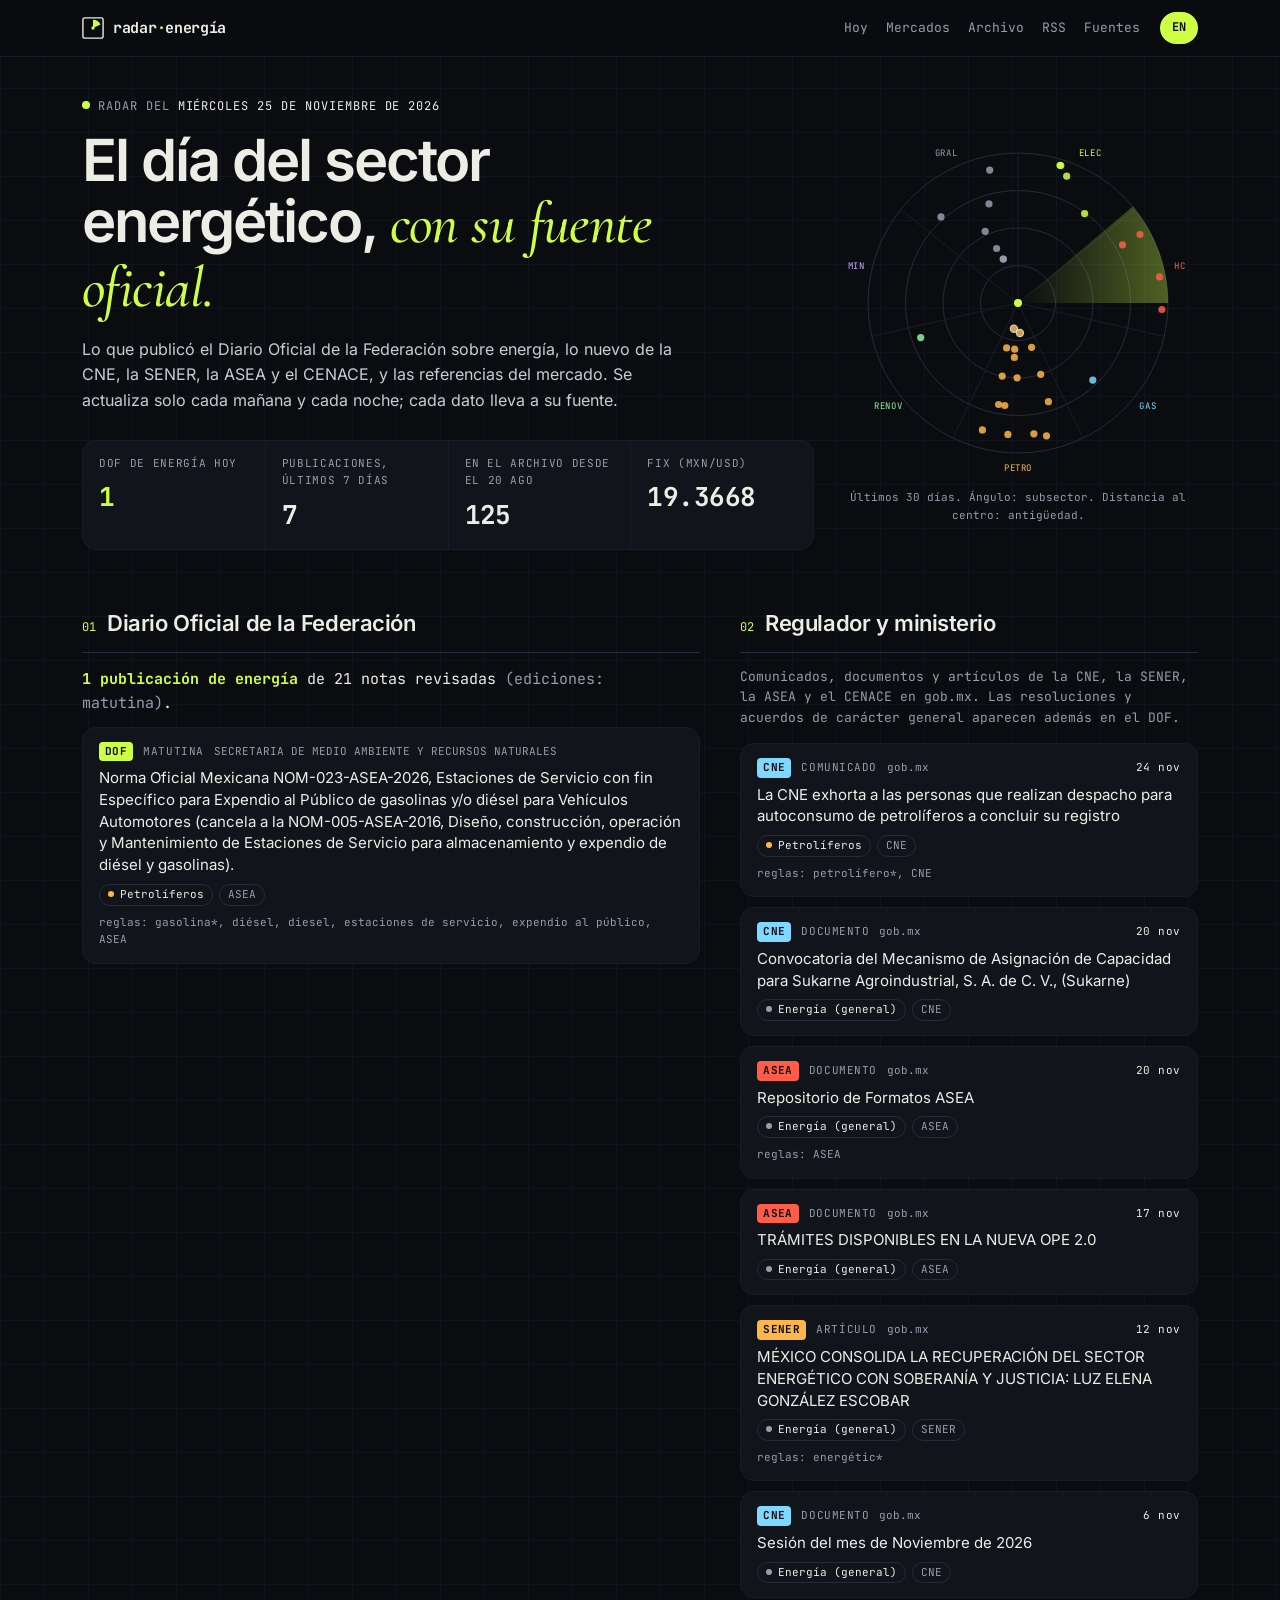
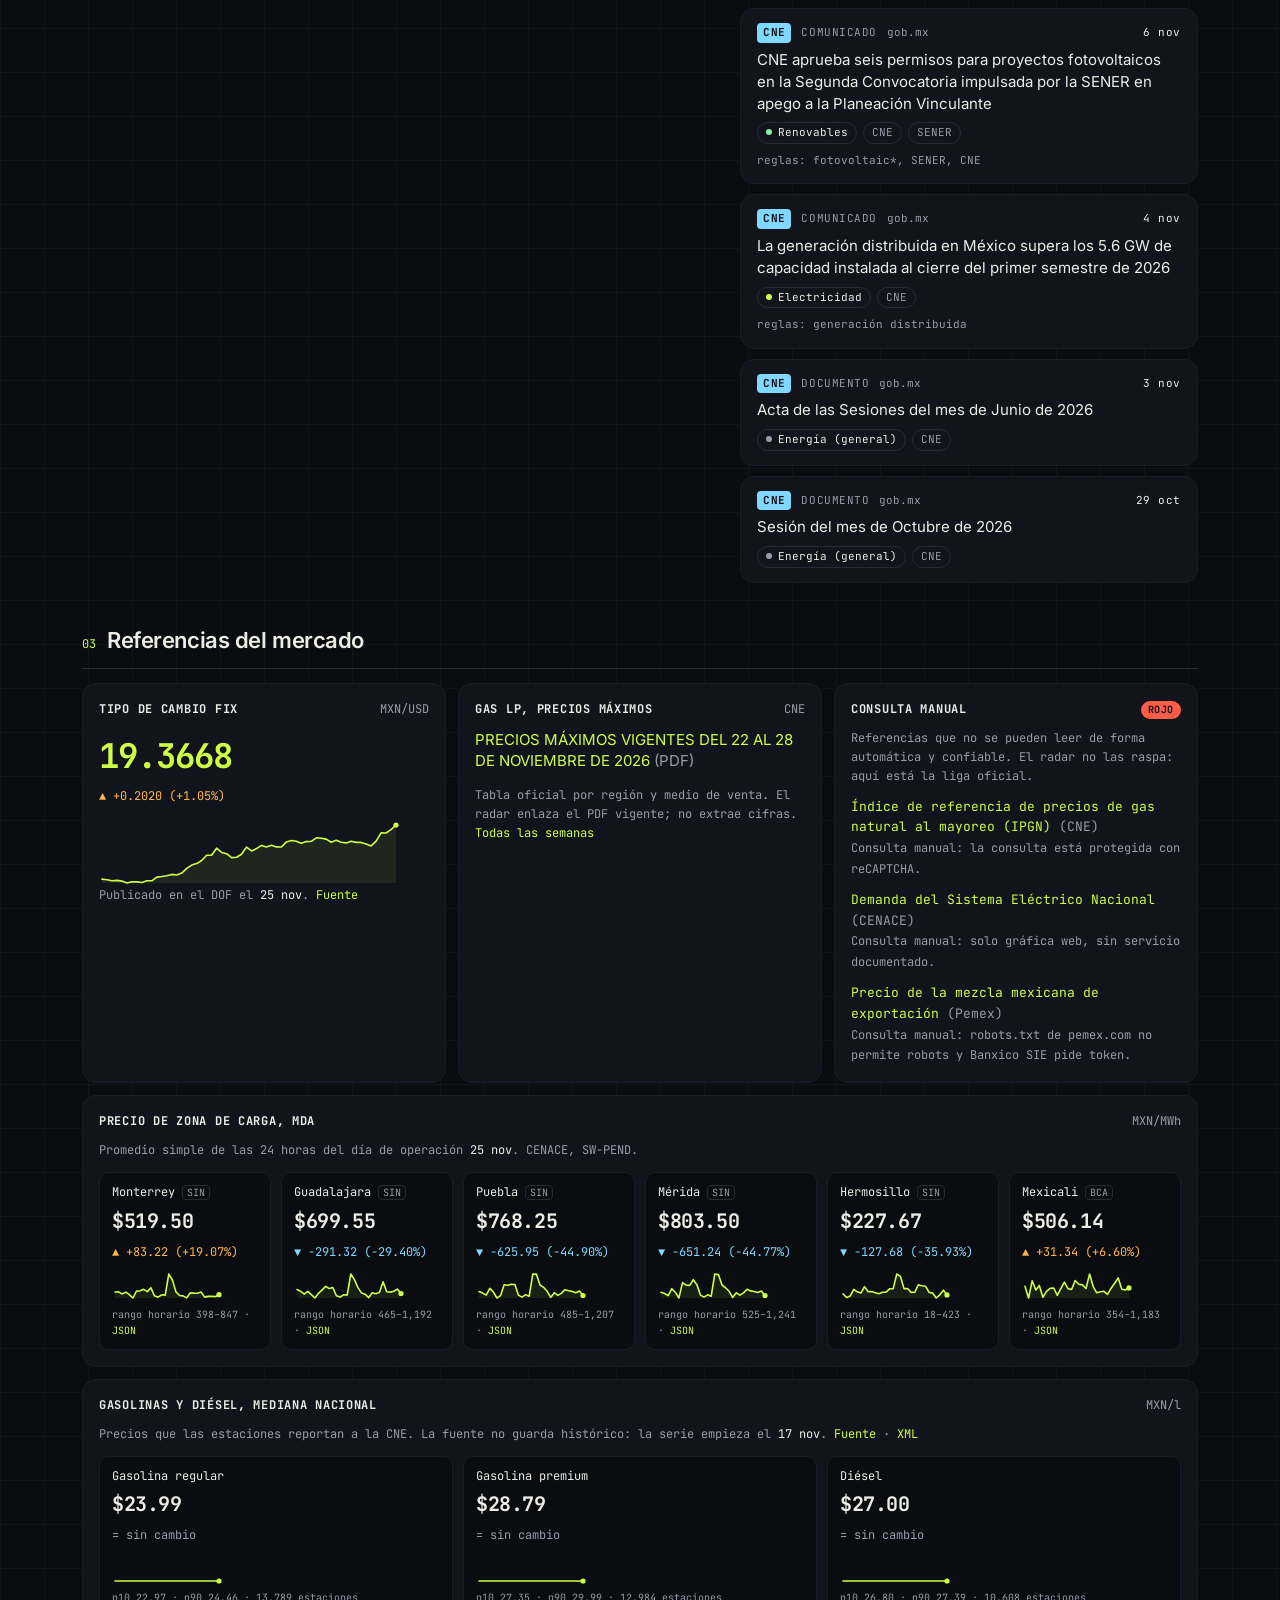
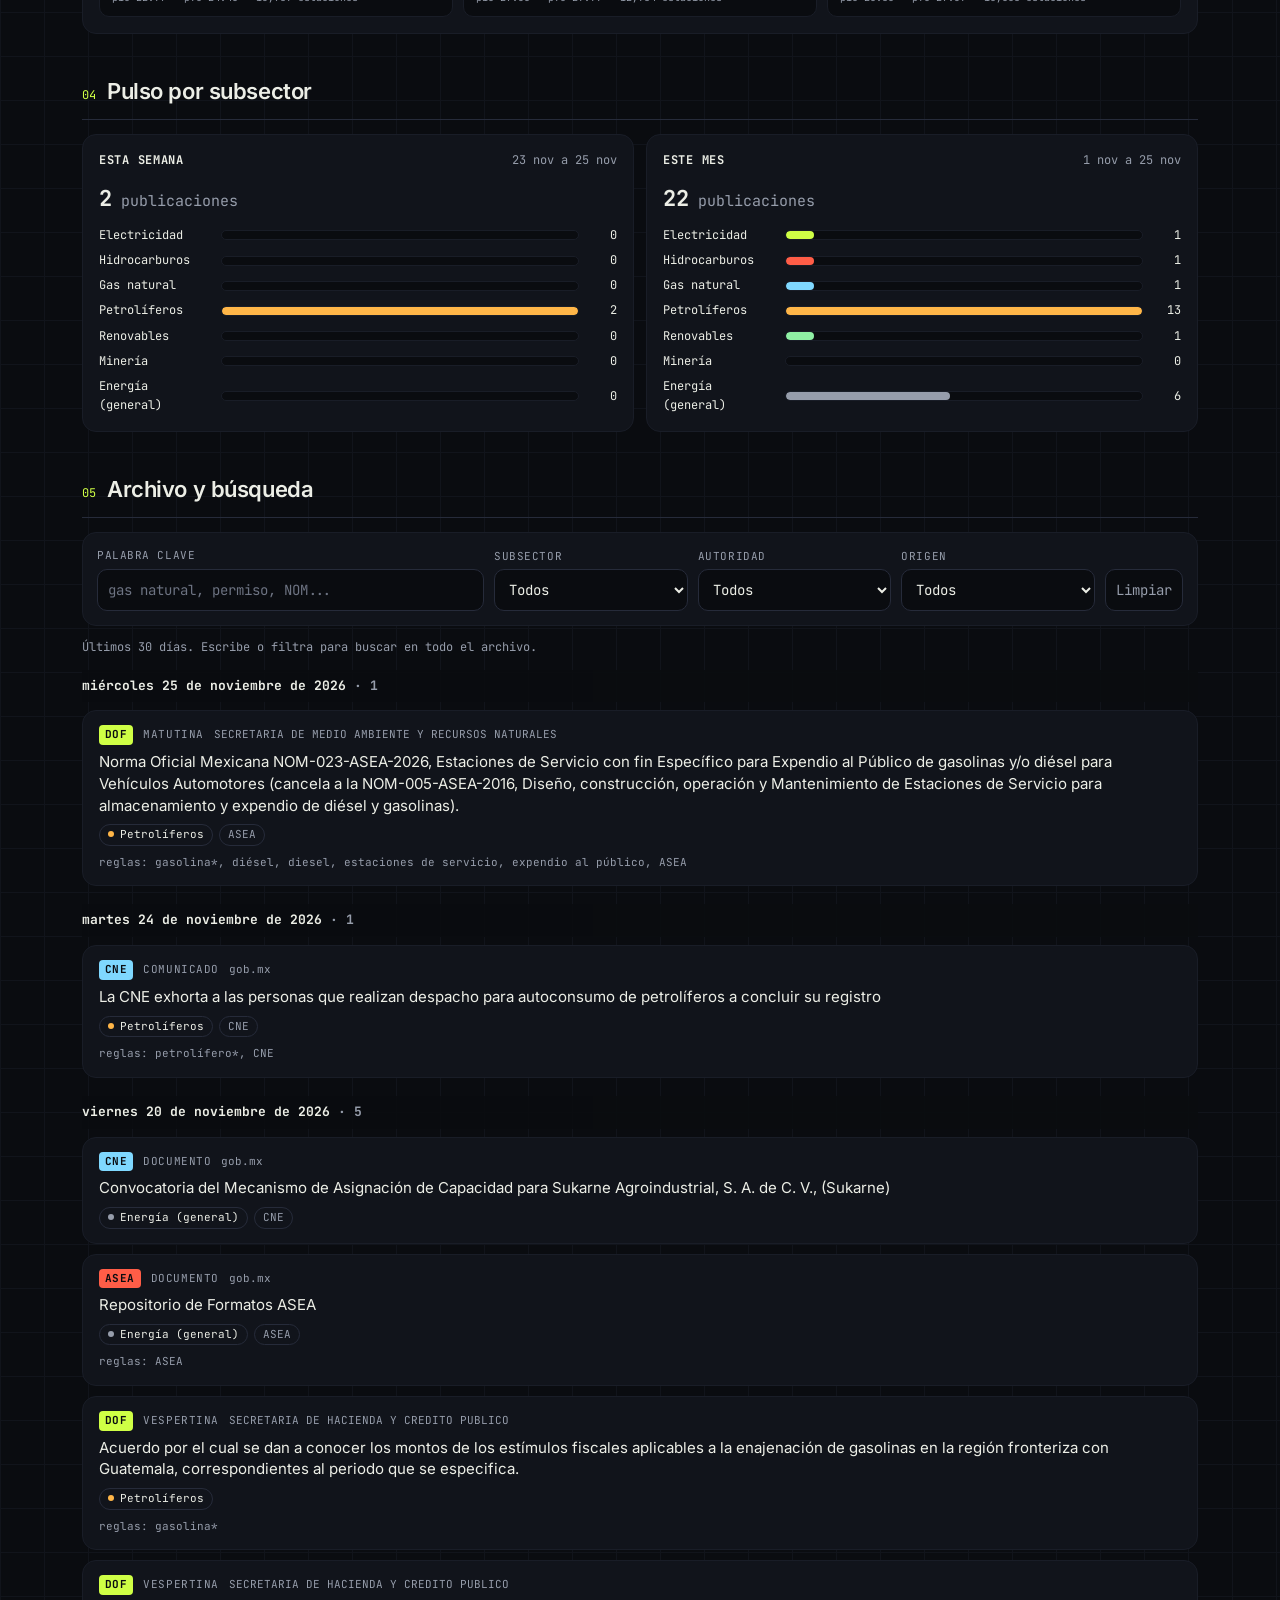
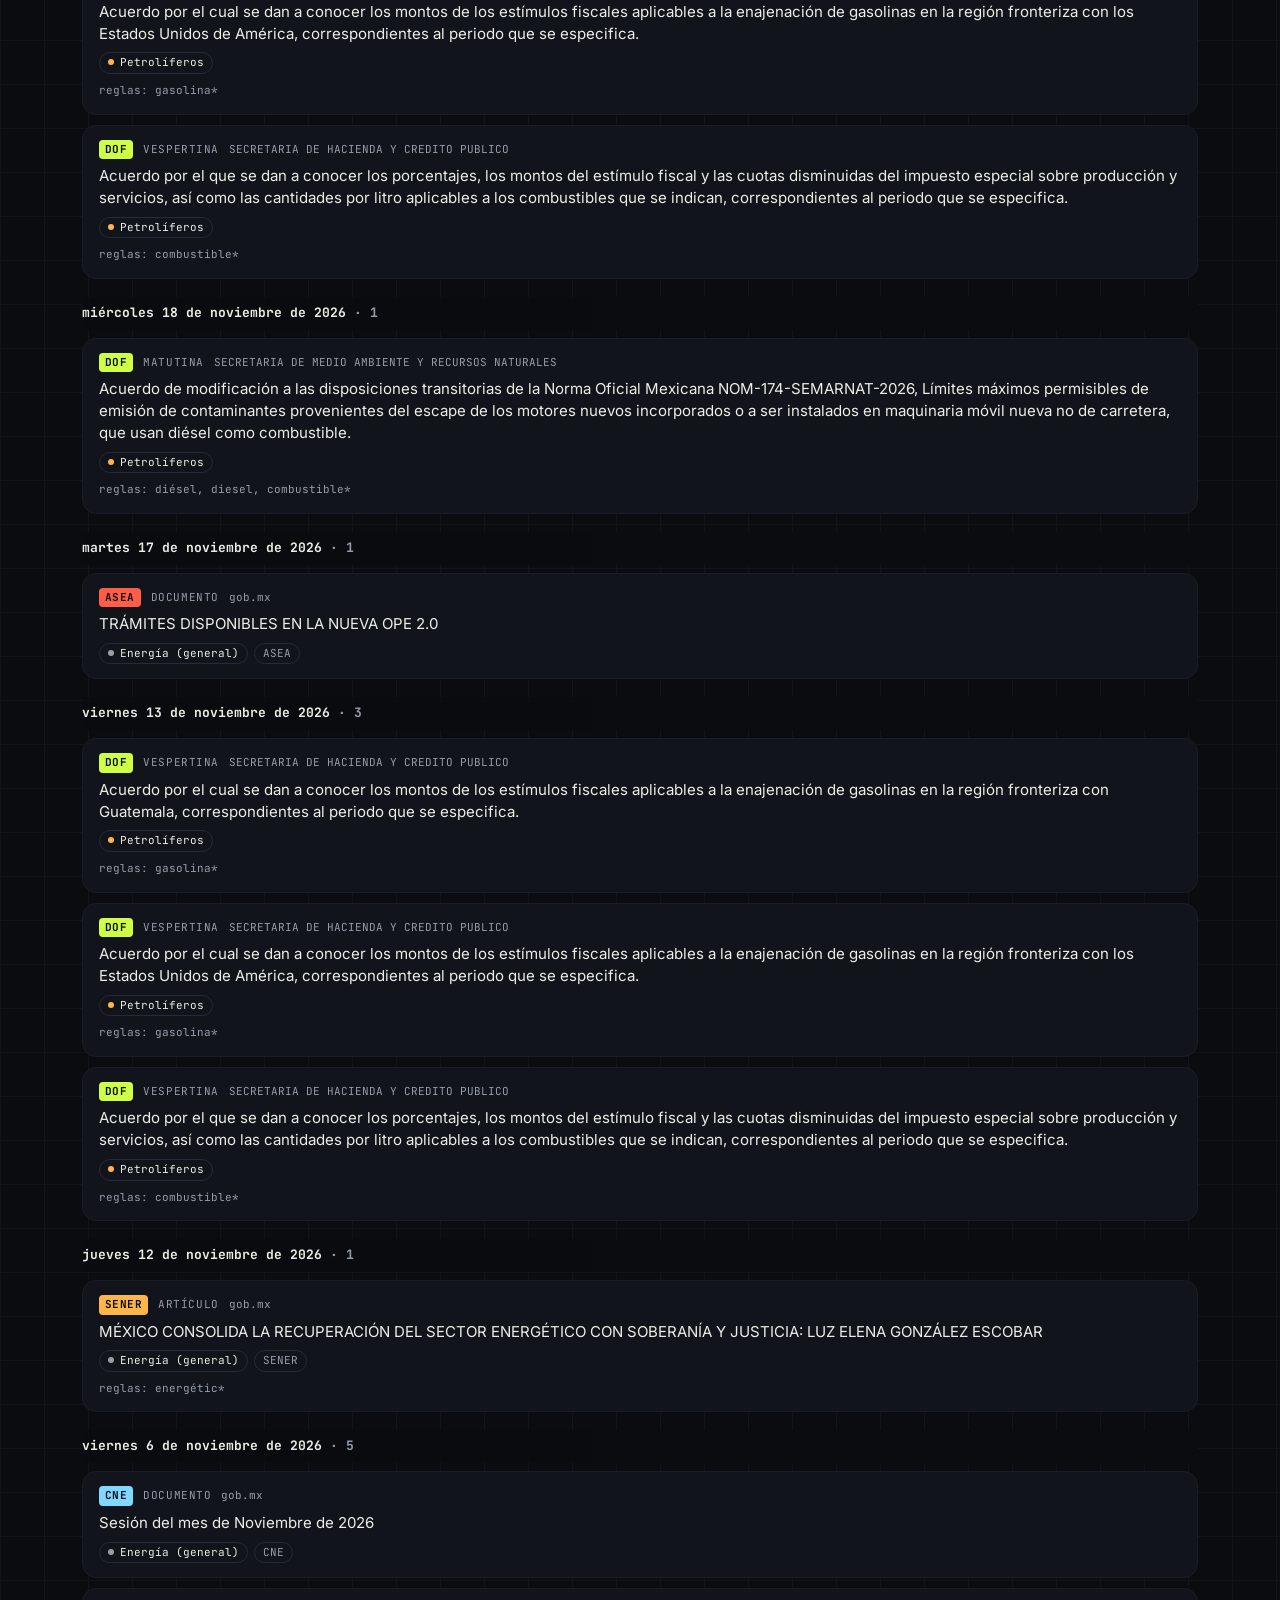
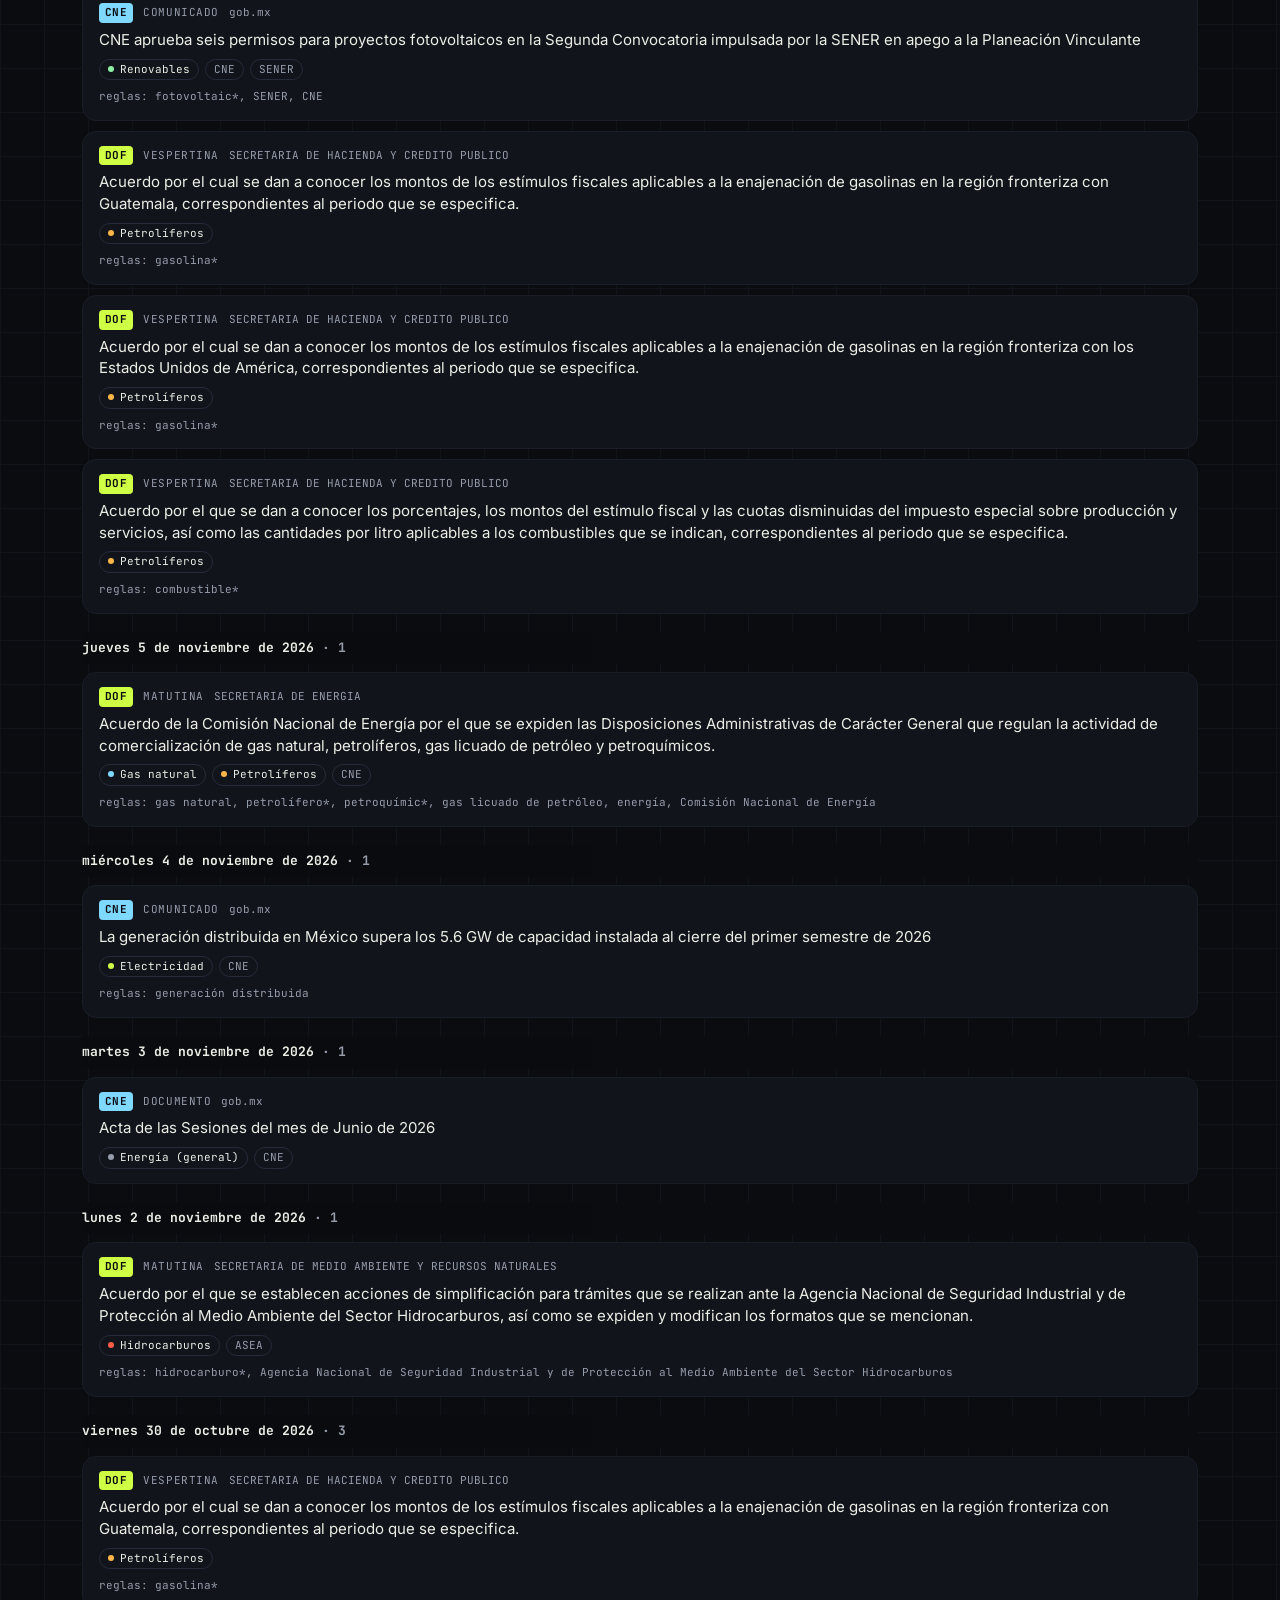
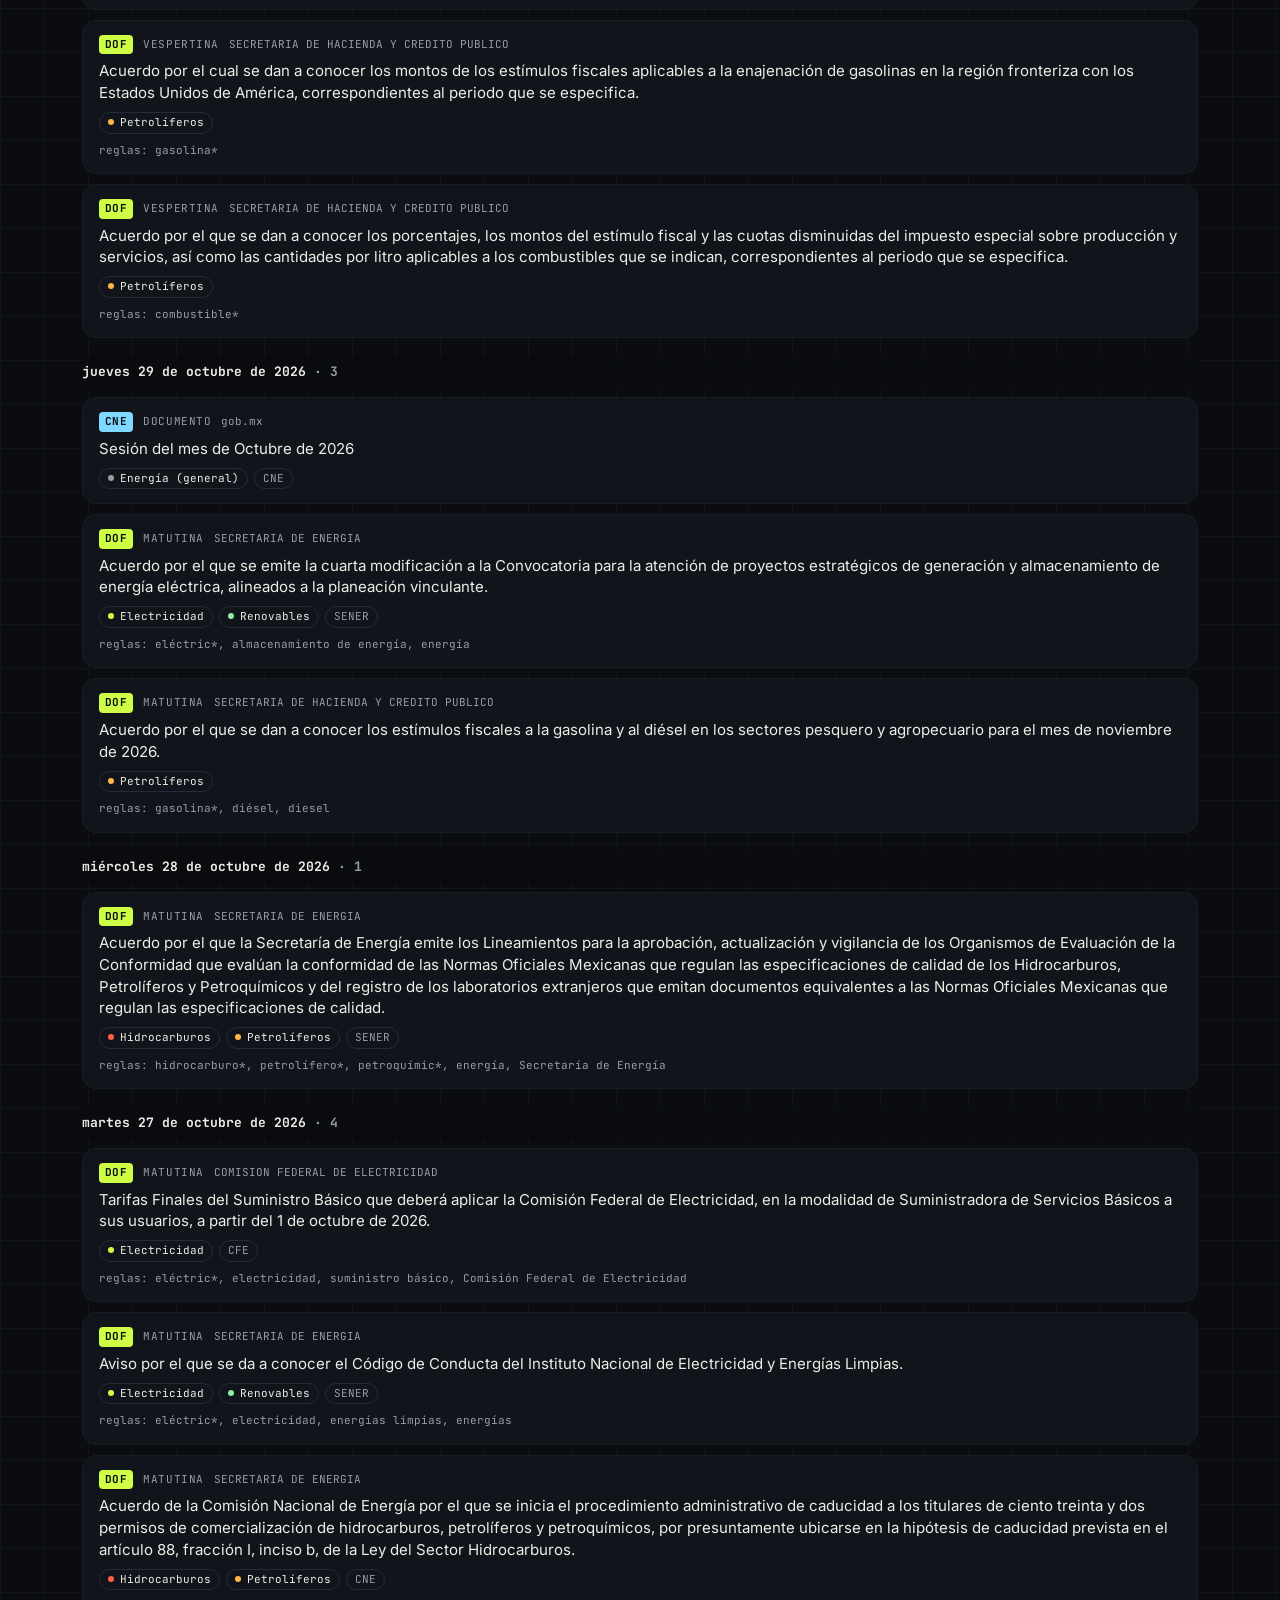
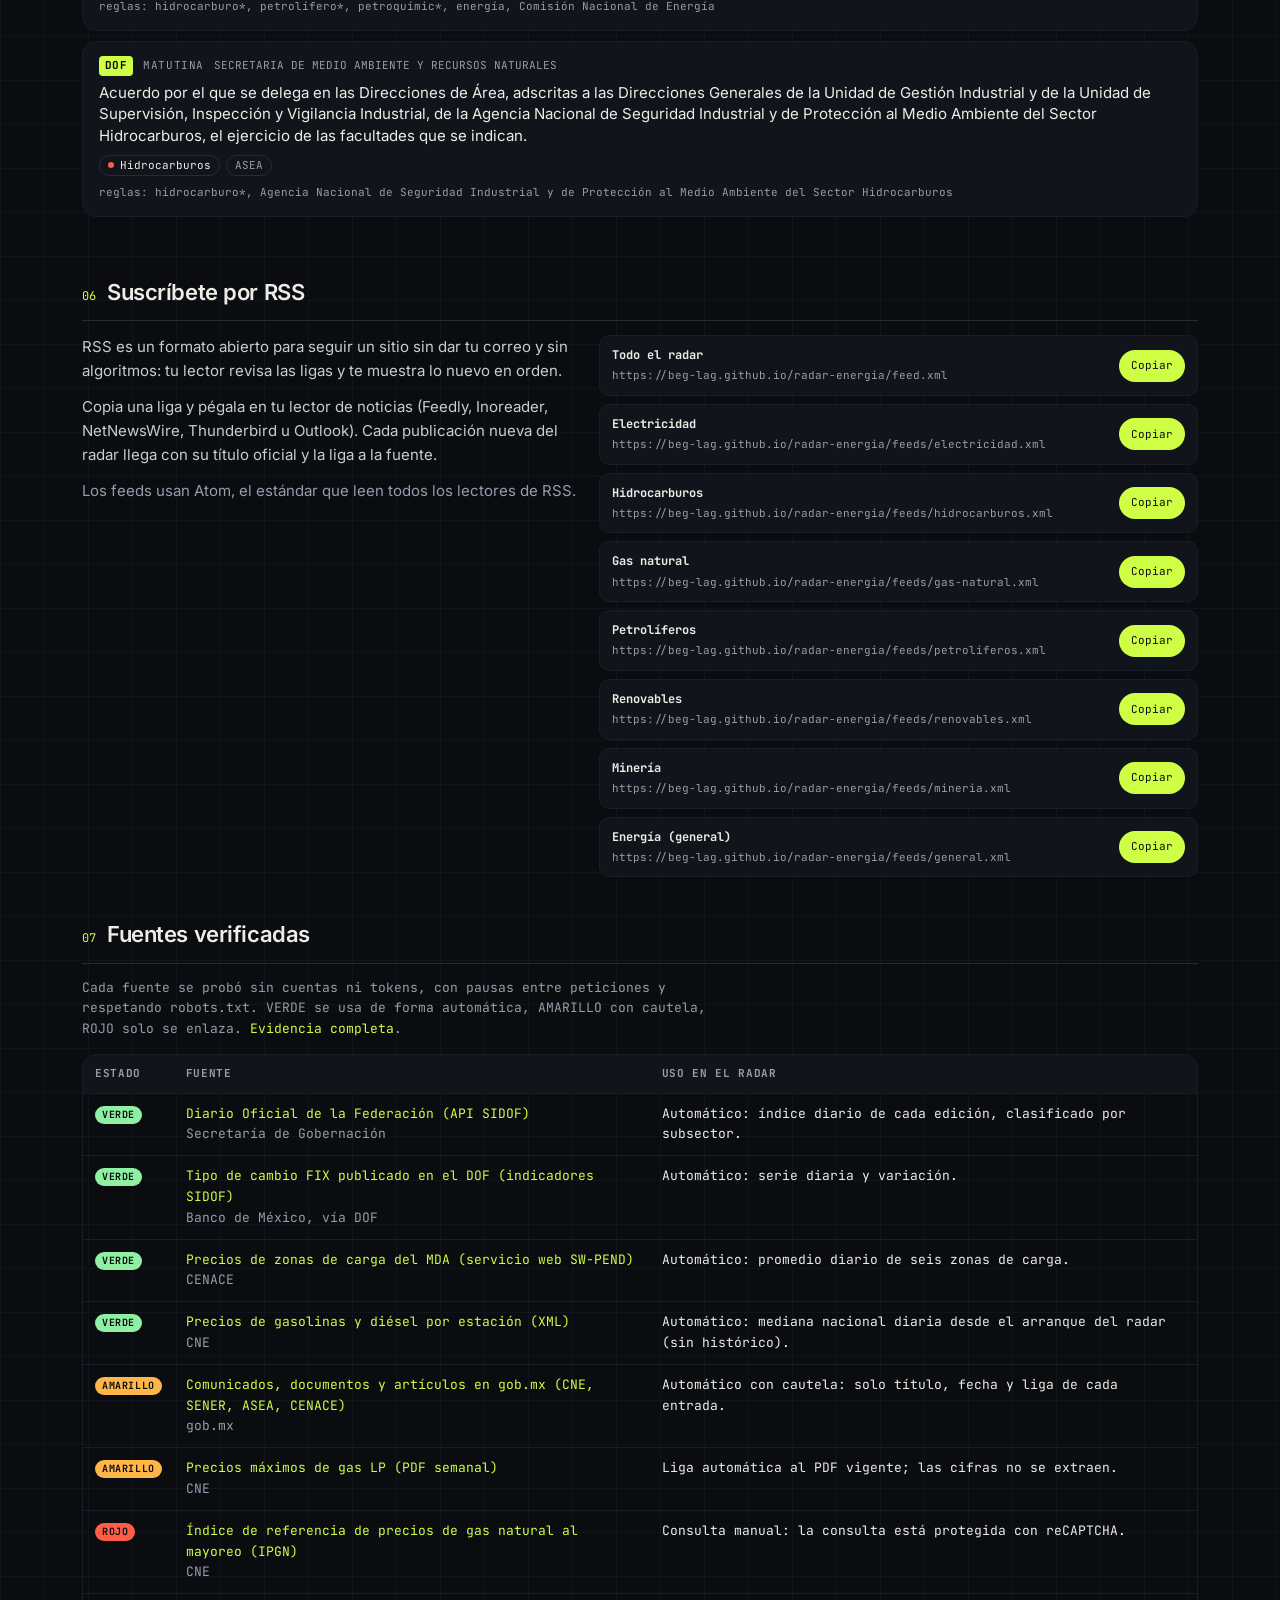
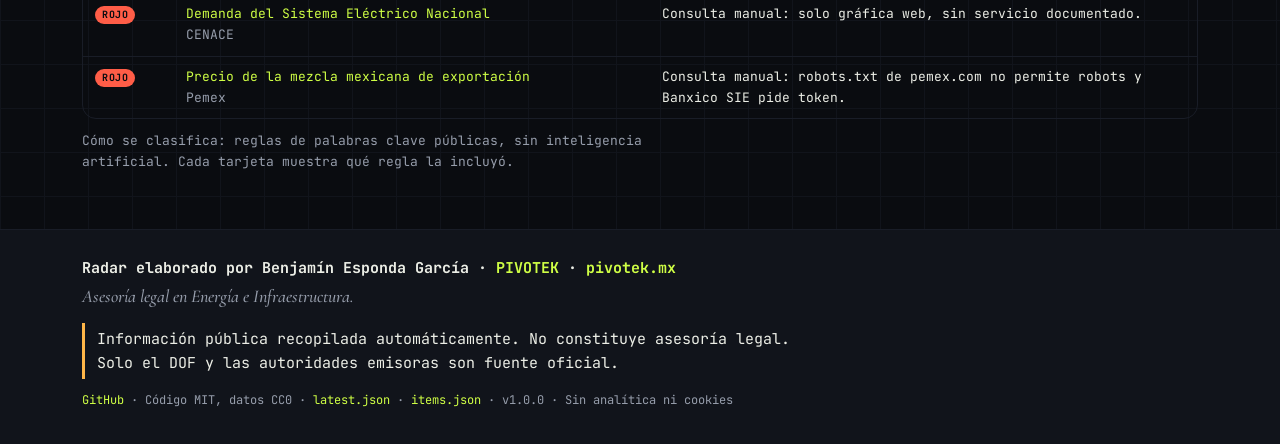
==== commit 2872bee3: "chore(data): radar update through 2026-11-25 (125 items)" ====
--- a/docs/index.html
+++ b/docs/index.html
@@ -43,23 +43,23 @@
 <main id="main">
   <section class="hero wrap" aria-labelledby="hero-title">
   <div class="hero-text">
-    <p class="kicker"><span class="dot" aria-hidden="true"></span> <span data-i18n="hero.kicker">Radar del</span> <time datetime="2026-11-24" data-fmt="weekday">martes 24 de noviembre de 2026</time></p>
+    <p class="kicker"><span class="dot" aria-hidden="true"></span> <span data-i18n="hero.kicker">Radar del</span> <time datetime="2026-11-25" data-fmt="weekday">miércoles 25 de noviembre de 2026</time></p>
     <h1 id="hero-title"><span data-i18n="hero.title.a">El día del sector energético,</span> <em data-i18n="hero.title.b">con su fuente oficial.</em></h1>
     <p class="hero-sub" data-i18n="hero.sub">Lo que publicó el Diario Oficial de la Federación sobre energía, lo nuevo de la CNE, la SENER, la ASEA y el CENACE, y las referencias del mercado. Se actualiza solo cada mañana y cada noche; cada dato lleva a su fuente.</p>
     <dl class="stats">
-      <div><dt data-i18n="hero.stat.dof">DOF de energía hoy</dt><dd>0</dd></div>
+      <div><dt data-i18n="hero.stat.dof">DOF de energía hoy</dt><dd>1</dd></div>
       <div><dt data-i18n="hero.stat.week">Publicaciones, últimos 7 días</dt><dd>7</dd></div>
-      <div><dt><span data-i18n="hero.stat.total">En el archivo desde el</span> <time datetime="2026-08-20" data-fmt="short">20 ago</time></dt><dd>124</dd></div>
-      <div><dt data-i18n="hero.stat.fix">FIX (MXN/USD)</dt><dd>19.1648</dd></div>
+      <div><dt><span data-i18n="hero.stat.total">En el archivo desde el</span> <time datetime="2026-08-20" data-fmt="short">20 ago</time></dt><dd>125</dd></div>
+      <div><dt data-i18n="hero.stat.fix">FIX (MXN/USD)</dt><dd>19.3668</dd></div>
     </dl>
   </div>
-  <figure class="hero-radar"><svg class="radar" viewBox="0 0 360 360" role="img" aria-labelledby="radar-t"><title id="radar-t">Radar de los últimos 30 días: cada punto es una publicación, el ángulo es su subsector y la distancia al centro, su antigüedad.</title><defs><linearGradient id="sweep" x1="0" y1="0" x2="1" y2="0"><stop offset="0" stop-color="#cfff45" stop-opacity="0"/><stop offset="1" stop-color="#cfff45" stop-opacity="0.35"/></linearGradient></defs><circle cx="180" cy="180" r="150.0" class="ring"/><circle cx="180" cy="180" r="112.5" class="ring"/><circle cx="180" cy="180" r="75.0" class="ring"/><circle cx="180" cy="180" r="37.5" class="ring"/><line x1="180" y1="180" x2="180.0" y2="30.0" class="spoke"/><text x="252.0" y="30.4" class="rim" fill="#cfff45">ELEC</text><line x1="180" y1="180" x2="297.3" y2="86.5" class="spoke"/><text x="341.8" y="143.1" class="rim" fill="#ff5d47">HC</text><line x1="180" y1="180" x2="326.2" y2="213.4" class="spoke"/><text x="309.8" y="283.5" class="rim" fill="#7fd8ff">GAS</text><line x1="180" y1="180" x2="245.1" y2="315.1" class="spoke"/><text x="180.0" y="346.0" class="rim" fill="#ffb648">PETRO</text><line x1="180" y1="180" x2="114.9" y2="315.1" class="spoke"/><text x="50.2" y="283.5" class="rim" fill="#8ff0a4">RENOV</text><line x1="180" y1="180" x2="33.8" y2="213.4" class="spoke"/><text x="18.2" y="143.1" class="rim" fill="#c9a7ff">MIN</text><line x1="180" y1="180" x2="62.7" y2="86.5" class="spoke"/><text x="108.0" y="30.4" class="rim" fill="#969dab">GRAL</text><g class="sweep"><path d="M180 180 L330 180 A150 150 0 0 0 294.9 83.6 Z" fill="url(#sweep)"/></g><circle cx="181.7" cy="205.9" r="3.6" class="blip fresh" fill="#ffb648"/><circle cx="166.7" cy="139.9" r="3.6" class="blip" fill="#969dab"/><circle cx="166.5" cy="139.9" r="3.6" class="blip" fill="#969dab"/><circle cx="169.6" cy="221.0" r="3.6" class="blip" fill="#ffb648"/><circle cx="176.9" cy="222.2" r="3.6" class="blip" fill="#ffb648"/><circle cx="192.4" cy="220.4" r="3.6" class="blip" fill="#ffb648"/><circle cx="176.7" cy="230.3" r="3.6" class="blip" fill="#ffb648"/><circle cx="160.1" cy="129.3" r="3.6" class="blip" fill="#969dab"/><circle cx="201.4" cy="247.4" r="3.6" class="blip" fill="#ffb648"/><circle cx="165.1" cy="249.2" r="3.6" class="blip" fill="#ffb648"/><circle cx="179.2" cy="250.8" r="3.6" class="blip" fill="#ffb648"/><circle cx="148.9" cy="112.0" r="3.6" class="blip" fill="#969dab"/><circle cx="152.2" cy="84.7" r="3.6" class="blip" fill="#969dab"/><circle cx="86.5" cy="213.3" r="3.6" class="blip" fill="#8ff0a4"/><circle cx="209.2" cy="274.8" r="3.6" class="blip" fill="#ffb648"/><circle cx="167.3" cy="278.4" r="3.6" class="blip" fill="#ffb648"/><circle cx="161.4" cy="277.5" r="3.6" class="blip" fill="#ffb648"/><circle cx="251.9" cy="254.2" r="3.6" class="blip" fill="#7fd8ff"/><circle cx="244.2" cy="93.9" r="3.6" class="blip" fill="#cfff45"/><circle cx="105.7" cy="96.9" r="3.6" class="blip" fill="#969dab"/><circle cx="280.9" cy="123.8" r="3.6" class="blip" fill="#ff5d47"/><circle cx="195.4" cy="306.8" r="3.6" class="blip" fill="#ffb648"/><circle cx="145.5" cy="303.0" r="3.6" class="blip" fill="#ffb648"/><circle cx="170.3" cy="307.4" r="3.6" class="blip" fill="#ffb648"/><circle cx="152.5" cy="51.1" r="3.6" class="blip" fill="#969dab"/><circle cx="227.3" cy="57.0" r="3.6" class="blip" fill="#cfff45"/><circle cx="207.7" cy="308.9" r="3.6" class="blip" fill="#ffb648"/><circle cx="298.5" cy="113.5" r="3.6" class="blip" fill="#ff5d47"/><circle cx="221.5" cy="46.4" r="3.6" class="blip" fill="#cfff45"/><circle cx="220.8" cy="46.2" r="3.6" class="blip" fill="#cfff45"/><circle cx="317.6" cy="154.7" r="3.6" class="blip" fill="#ff5d47"/><circle cx="319.8" cy="186.3" r="3.6" class="blip" fill="#ff5d47"/><circle cx="180" cy="180" r="4" fill="#cfff45"/></svg><figcaption data-i18n="hero.radar">Últimos 30 días. Ángulo: subsector. Distancia al centro: antigüedad.</figcaption></figure>
+  <figure class="hero-radar"><svg class="radar" viewBox="0 0 360 360" role="img" aria-labelledby="radar-t"><title id="radar-t">Radar de los últimos 30 días: cada punto es una publicación, el ángulo es su subsector y la distancia al centro, su antigüedad.</title><defs><linearGradient id="sweep" x1="0" y1="0" x2="1" y2="0"><stop offset="0" stop-color="#cfff45" stop-opacity="0"/><stop offset="1" stop-color="#cfff45" stop-opacity="0.35"/></linearGradient></defs><circle cx="180" cy="180" r="150.0" class="ring"/><circle cx="180" cy="180" r="112.5" class="ring"/><circle cx="180" cy="180" r="75.0" class="ring"/><circle cx="180" cy="180" r="37.5" class="ring"/><line x1="180" y1="180" x2="180.0" y2="30.0" class="spoke"/><text x="252.0" y="30.4" class="rim" fill="#cfff45">ELEC</text><line x1="180" y1="180" x2="297.3" y2="86.5" class="spoke"/><text x="341.8" y="143.1" class="rim" fill="#ff5d47">HC</text><line x1="180" y1="180" x2="326.2" y2="213.4" class="spoke"/><text x="309.8" y="283.5" class="rim" fill="#7fd8ff">GAS</text><line x1="180" y1="180" x2="245.1" y2="315.1" class="spoke"/><text x="180.0" y="346.0" class="rim" fill="#ffb648">PETRO</text><line x1="180" y1="180" x2="114.9" y2="315.1" class="spoke"/><text x="50.2" y="283.5" class="rim" fill="#8ff0a4">RENOV</text><line x1="180" y1="180" x2="33.8" y2="213.4" class="spoke"/><text x="18.2" y="143.1" class="rim" fill="#c9a7ff">MIN</text><line x1="180" y1="180" x2="62.7" y2="86.5" class="spoke"/><text x="108.0" y="30.4" class="rim" fill="#969dab">GRAL</text><g class="sweep"><path d="M180 180 L330 180 A150 150 0 0 0 294.9 83.6 Z" fill="url(#sweep)"/></g><circle cx="175.9" cy="205.7" r="3.6" class="blip fresh" fill="#ffb648"/><circle cx="181.9" cy="210.0" r="3.6" class="blip fresh" fill="#ffb648"/><circle cx="165.4" cy="136.0" r="3.6" class="blip" fill="#969dab"/><circle cx="165.2" cy="136.1" r="3.6" class="blip" fill="#969dab"/><circle cx="168.6" cy="224.9" r="3.6" class="blip" fill="#ffb648"/><circle cx="176.7" cy="226.2" r="3.6" class="blip" fill="#ffb648"/><circle cx="193.6" cy="224.3" r="3.6" class="blip" fill="#ffb648"/><circle cx="176.4" cy="234.4" r="3.6" class="blip" fill="#ffb648"/><circle cx="158.6" cy="125.5" r="3.6" class="blip" fill="#969dab"/><circle cx="202.7" cy="251.3" r="3.6" class="blip" fill="#ffb648"/><circle cx="164.2" cy="253.1" r="3.6" class="blip" fill="#ffb648"/><circle cx="179.1" cy="254.8" r="3.6" class="blip" fill="#ffb648"/><circle cx="147.2" cy="108.3" r="3.6" class="blip" fill="#969dab"/><circle cx="151.0" cy="80.8" r="3.6" class="blip" fill="#969dab"/><circle cx="82.7" cy="214.6" r="3.6" class="blip" fill="#8ff0a4"/><circle cx="210.4" cy="278.7" r="3.6" class="blip" fill="#ffb648"/><circle cx="166.8" cy="282.5" r="3.6" class="blip" fill="#ffb648"/><circle cx="160.6" cy="281.5" r="3.6" class="blip" fill="#ffb648"/><circle cx="254.8" cy="257.1" r="3.6" class="blip" fill="#7fd8ff"/><circle cx="246.6" cy="90.6" r="3.6" class="blip" fill="#cfff45"/><circle cx="103.0" cy="93.9" r="3.6" class="blip" fill="#969dab"/><circle cx="284.5" cy="121.8" r="3.6" class="blip" fill="#ff5d47"/><circle cx="195.9" cy="310.8" r="3.6" class="blip" fill="#ffb648"/><circle cx="144.4" cy="306.9" r="3.6" class="blip" fill="#ffb648"/><circle cx="169.9" cy="311.4" r="3.6" class="blip" fill="#ffb648"/><circle cx="151.7" cy="47.1" r="3.6" class="blip" fill="#969dab"/><circle cx="228.7" cy="53.2" r="3.6" class="blip" fill="#cfff45"/><circle cx="208.5" cy="312.8" r="3.6" class="blip" fill="#ffb648"/><circle cx="302.0" cy="111.5" r="3.6" class="blip" fill="#ff5d47"/><circle cx="222.8" cy="42.5" r="3.6" class="blip" fill="#cfff45"/><circle cx="222.0" cy="42.3" r="3.6" class="blip" fill="#cfff45"/><circle cx="321.6" cy="153.9" r="3.6" class="blip" fill="#ff5d47"/><circle cx="323.9" cy="186.5" r="3.6" class="blip" fill="#ff5d47"/><circle cx="180" cy="180" r="4" fill="#cfff45"/></svg><figcaption data-i18n="hero.radar">Últimos 30 días. Ángulo: subsector. Distancia al centro: antigüedad.</figcaption></figure>
   </section>
 
   <div class="wrap grid-main">
     <section id="hoy" class="block" aria-labelledby="dof-title">
       <h2 id="dof-title" class="block-title"><span class="num">01</span> <span data-i18n="dof.title">Diario Oficial de la Federación</span></h2>
-      <p class="lede"><strong data-i18n="dof.today.count" data-n="0">0 publicaciones de energía</strong> <span data-i18n="dof.today.of" data-n="24">de 24 notas revisadas</span> <span class="muted">(<span data-i18n="dof.editions">ediciones</span>: matutina)</span>.</p><p class="empty" data-i18n="dof.today.none">El DOF de hoy no trae publicaciones de energía. Abajo, las más recientes.</p><h3 class="sub"><span data-i18n="dof.latest">Último DOF con publicaciones de energía</span>: <time datetime="2026-11-20" data-fmt="weekday">viernes 20 de noviembre de 2026</time></h3><ul class="items"><li class="item"><p class="meta"><span class="src src-dof">DOF</span><span class="meta-ed" data-i18n="ed.vespertina">Vespertina</span><span class="meta-iss">SECRETARIA DE HACIENDA Y CREDITO PUBLICO</span></p><h3 class="item-title"><a href="https://dof.gob.mx/nota_detalle.php?codigo=5804577&amp;fecha=20/11/2026" rel="noopener">Acuerdo por el que se dan a conocer los porcentajes, los montos del estímulo fiscal y las cuotas disminuidas del impuesto especial sobre producción y servicios, así como las cantidades por litro aplicables a los combustibles que se indican, correspondientes al periodo que se especifica.</a></h3><ul class="chips" aria-label="Clasificación"><li class="chip ss-petroliferos" data-i18n="ss.petroliferos">Petrolíferos</li></ul><p class="rules"><span data-i18n="item.rules">reglas</span>: combustible*</p></li><li class="item"><p class="meta"><span class="src src-dof">DOF</span><span class="meta-ed" data-i18n="ed.vespertina">Vespertina</span><span class="meta-iss">SECRETARIA DE HACIENDA Y CREDITO PUBLICO</span></p><h3 class="item-title"><a href="https://dof.gob.mx/nota_detalle.php?codigo=5804578&amp;fecha=20/11/2026" rel="noopener">Acuerdo por el cual se dan a conocer los montos de los estímulos fiscales aplicables a la enajenación de gasolinas en la región fronteriza con los Estados Unidos de América, correspondientes al periodo que se especifica.</a></h3><ul class="chips" aria-label="Clasificación"><li class="chip ss-petroliferos" data-i18n="ss.petroliferos">Petrolíferos</li></ul><p class="rules"><span data-i18n="item.rules">reglas</span>: gasolina*</p></li><li class="item"><p class="meta"><span class="src src-dof">DOF</span><span class="meta-ed" data-i18n="ed.vespertina">Vespertina</span><span class="meta-iss">SECRETARIA DE HACIENDA Y CREDITO PUBLICO</span></p><h3 class="item-title"><a href="https://dof.gob.mx/nota_detalle.php?codigo=5804579&amp;fecha=20/11/2026" rel="noopener">Acuerdo por el cual se dan a conocer los montos de los estímulos fiscales aplicables a la enajenación de gasolinas en la región fronteriza con Guatemala, correspondientes al periodo que se especifica.</a></h3><ul class="chips" aria-label="Clasificación"><li class="chip ss-petroliferos" data-i18n="ss.petroliferos">Petrolíferos</li></ul><p class="rules"><span data-i18n="item.rules">reglas</span>: gasolina*</p></li></ul>
+      <p class="lede"><strong data-i18n="dof.today.count" data-n="1">1 publicación de energía</strong> <span data-i18n="dof.today.of" data-n="21">de 21 notas revisadas</span> <span class="muted">(<span data-i18n="dof.editions">ediciones</span>: matutina)</span>.</p><ul class="items"><li class="item"><p class="meta"><span class="src src-dof">DOF</span><span class="meta-ed" data-i18n="ed.matutina">Matutina</span><span class="meta-iss">SECRETARIA DE MEDIO AMBIENTE Y RECURSOS NATURALES</span></p><h3 class="item-title"><a href="https://dof.gob.mx/nota_detalle.php?codigo=5805253&amp;fecha=25/11/2026" rel="noopener">Norma Oficial Mexicana NOM-023-ASEA-2026, Estaciones de Servicio con fin Específico para Expendio al Público de gasolinas y/o diésel para Vehículos Automotores (cancela a la NOM-005-ASEA-2016, Diseño, construcción, operación y Mantenimiento de Estaciones de Servicio para almacenamiento y expendio de diésel y gasolinas).</a></h3><ul class="chips" aria-label="Clasificación"><li class="chip ss-petroliferos" data-i18n="ss.petroliferos">Petrolíferos</li><li class="chip agency" title="Agencia de Seguridad, Energía y Ambiente">ASEA</li></ul><p class="rules"><span data-i18n="item.rules">reglas</span>: gasolina*, diésel, diesel, estaciones de servicio, expendio al público, ASEA</p></li></ul>
     </section>
 
     <section id="autoridades" class="block" aria-labelledby="auth-title">
@@ -71,12 +71,12 @@
 
   <section id="mercados" class="block wrap" aria-labelledby="mk-title">
     <h2 id="mk-title" class="block-title"><span class="num">03</span> <span data-i18n="mk.title">Referencias del mercado</span></h2>
-    <div class="cards"><article class="card mk mk-fix"><h3 class="mk-title"><span data-i18n="mk.fix">Tipo de cambio FIX</span><span class="unit">MXN/USD</span></h3><p class="mk-value">19.1648</p><p><span class="delta up"><span aria-hidden="true">▲</span> +0.1420 (+0.75%)</span></p><svg class="spark" viewBox="0 0 300 64" width="300" height="64" role="img" aria-label="FIX, últimos 60 datos: mínimo 16.8748, máximo 19.1648" focusable="false"><polygon class="spark-area" points="3.0,61.0 3.0,58.6 8.0,56.7 13.0,57.5 17.9,58.4 22.9,58.2 27.9,58.9 32.9,61.0 37.9,59.8 42.9,59.9 47.8,60.5 52.8,58.5 57.8,58.6 62.8,54.6 67.8,54.0 72.8,53.1 77.7,51.6 82.7,52.2 87.7,50.2 92.7,45.1 97.7,41.6 102.7,39.8 107.6,36.5 112.6,30.7 117.6,30.7 122.6,23.2 127.6,27.7 132.6,29.1 137.5,33.3 142.5,33.1 147.5,29.6 152.5,22.0 157.5,26.1 162.5,23.6 167.4,20.1 172.4,21.7 177.4,20.0 182.4,21.7 187.4,21.9 192.4,16.2 197.3,14.8 202.3,15.6 207.3,17.8 212.3,16.0 217.3,15.6 222.3,11.9 227.2,12.3 232.2,13.3 237.2,16.6 242.2,14.4 247.2,16.6 252.2,17.3 257.1,15.6 262.1,16.8 267.1,16.8 272.1,18.5 277.1,20.7 282.1,15.5 287.0,6.5 292.0,6.6 297.0,3.0 297.0,61.0"/><polyline class="spark-line" points="3.0,58.6 8.0,56.7 13.0,57.5 17.9,58.4 22.9,58.2 27.9,58.9 32.9,61.0 37.9,59.8 42.9,59.9 47.8,60.5 52.8,58.5 57.8,58.6 62.8,54.6 67.8,54.0 72.8,53.1 77.7,51.6 82.7,52.2 87.7,50.2 92.7,45.1 97.7,41.6 102.7,39.8 107.6,36.5 112.6,30.7 117.6,30.7 122.6,23.2 127.6,27.7 132.6,29.1 137.5,33.3 142.5,33.1 147.5,29.6 152.5,22.0 157.5,26.1 162.5,23.6 167.4,20.1 172.4,21.7 177.4,20.0 182.4,21.7 187.4,21.9 192.4,16.2 197.3,14.8 202.3,15.6 207.3,17.8 212.3,16.0 217.3,15.6 222.3,11.9 227.2,12.3 232.2,13.3 237.2,16.6 242.2,14.4 247.2,16.6 252.2,17.3 257.1,15.6 262.1,16.8 267.1,16.8 272.1,18.5 277.1,20.7 282.1,15.5 287.0,6.5 292.0,6.6 297.0,3.0"/><circle class="spark-dot" cx="297.0" cy="3.0" r="2.6"/></svg><p class="mk-foot"><span data-i18n="mk.fix.pub">Publicado en el DOF el</span> <time datetime="2026-11-24" data-fmt="short">24 nov</time>. <a href="https://sidof.segob.gob.mx/dof/sidof/indicadores/24-11-2026" rel="noopener" data-i18n="mk.source">Fuente</a></p></article><article class="card mk mk-doc"><h3 class="mk-title"><span data-i18n="mk.gaslp">Gas LP, precios máximos</span><span class="unit">CNE</span></h3><p class="doc-title"><a href="https://www.gob.mx/cms/uploads/attachment/file/1117388/PRECIOS_MAXIMOS_VIGENTES_DEL_22_al_28_de_noviembre_DE_2026.pdf" rel="noopener">PRECIOS MÁXIMOS VIGENTES DEL 22 AL 28 DE NOVIEMBRE DE 2026</a> <span class="muted">(PDF)</span></p><p class="mk-note" data-i18n="mk.gaslp.note">Tabla oficial por región y medio de venta. El radar enlaza el PDF vigente; no extrae cifras.</p><p class="mk-foot"><a href="https://www.gob.mx/cne/documentos/precios-maximos-aplicables-de-gas-lp-399897" rel="noopener" data-i18n="mk.gaslp.all">Todas las semanas</a></p></article><article class="card mk mk-manual"><h3 class="mk-title"><span data-i18n="mk.manual">Consulta manual</span><span class="unit pill rojo" data-en="RED">ROJO</span></h3><p class="mk-note" data-i18n="mk.manual.note">Referencias que no se pueden leer de forma automática y confiable. El radar no las raspa: aquí está la liga oficial.</p><ul class="manual"><li><a href="https://www.cne.gob.mx/IPGN/" rel="noopener" data-en="Wholesale natural gas reference price index (IPGN)">Índice de referencia de precios de gas natural al mayoreo (IPGN)</a> <span class="muted">(CNE)</span><br><span class="why" data-en="Manual lookup: the query form is protected by reCAPTCHA.">Consulta manual: la consulta está protegida con reCAPTCHA.</span></li><li><a href="https://www.cenace.gob.mx/GraficaDemanda.aspx" rel="noopener" data-en="National grid demand">Demanda del Sistema Eléctrico Nacional</a> <span class="muted">(CENACE)</span><br><span class="why" data-en="Manual lookup: web chart only, no documented service.">Consulta manual: solo gráfica web, sin servicio documentado.</span></li><li><a href="https://www.pemex.com/" rel="noopener" data-en="Mexican crude export blend price">Precio de la mezcla mexicana de exportación</a> <span class="muted">(Pemex)</span><br><span class="why" data-en="Manual lookup: pemex.com robots.txt disallows robots and Banxico SIE needs a token.">Consulta manual: robots.txt de pemex.com no permite robots y Banxico SIE pide token.</span></li></ul></article><article class="card mk mk-zones"><h3 class="mk-title"><span data-i18n="mk.pz">Precio de zona de carga, MDA</span><span class="unit">MXN/MWh</span></h3><p class="mk-note"><span data-i18n="mk.pz.note">Promedio simple de las 24 horas del día de operación</span> <time datetime="2026-11-24" data-fmt="short">24 nov</time>. CENACE, SW-PEND.</p><ul class="zones"><li class="zone"><p class="zone-name">Monterrey <span class="sys">SIN</span></p><p class="zone-value">$436.28</p><p><span class="delta down"><span aria-hidden="true">▼</span> -14.03 (-3.12%)</span></p><svg class="spark" viewBox="0 0 110 30" width="110" height="30" role="img" aria-label="Monterrey, 30 días: mínimo 377, máximo 1,424" focusable="false"><polygon class="spark-area" points="3.0,27.0 3.0,16.2 6.6,21.0 10.2,20.9 13.8,23.0 17.3,21.1 20.9,23.6 24.5,27.0 28.1,20.1 31.7,19.7 35.3,18.3 38.9,20.6 42.4,16.7 46.0,24.7 49.6,26.2 53.2,23.8 56.8,24.1 60.4,3.0 64.0,9.0 67.6,20.9 71.1,24.5 74.7,24.9 78.3,26.9 81.9,21.8 85.5,22.1 89.1,22.2 92.7,21.0 96.2,26.1 99.8,25.4 103.4,25.3 107.0,25.6 107.0,27.0"/><polyline class="spark-line" points="3.0,16.2 6.6,21.0 10.2,20.9 13.8,23.0 17.3,21.1 20.9,23.6 24.5,27.0 28.1,20.1 31.7,19.7 35.3,18.3 38.9,20.6 42.4,16.7 46.0,24.7 49.6,26.2 53.2,23.8 56.8,24.1 60.4,3.0 64.0,9.0 67.6,20.9 71.1,24.5 74.7,24.9 78.3,26.9 81.9,21.8 85.5,22.1 89.1,22.2 92.7,21.0 96.2,26.1 99.8,25.4 103.4,25.3 107.0,25.6"/><circle class="spark-dot" cx="107.0" cy="25.6" r="2.6"/></svg><p class="zone-range"><span data-i18n="mk.range">rango horario</span> 367–553 · <a href="https://ws01.cenace.gob.mx:8082/SWPEND/SIM/SIN/MDA/MONTERREY/2026/11/24/2026/11/24/JSON" rel="noopener">JSON</a></p></li><li class="zone"><p class="zone-name">Guadalajara <span class="sys">SIN</span></p><p class="zone-value">$990.87</p><p><span class="delta up"><span aria-hidden="true">▲</span> +148.25 (+17.59%)</span></p><svg class="spark" viewBox="0 0 110 30" width="110" height="30" role="img" aria-label="Guadalajara, 30 días: mínimo 397, máximo 1,993" focusable="false"><polygon class="spark-area" points="3.0,27.0 3.0,16.3 6.6,18.5 10.2,20.4 13.8,23.1 17.3,20.4 20.9,23.6 24.5,27.0 28.1,22.3 31.7,18.9 35.3,15.4 38.9,17.6 42.4,16.6 46.0,24.7 49.6,26.0 53.2,23.9 56.8,24.0 60.4,3.0 64.0,8.6 67.6,16.6 71.1,22.1 74.7,23.2 78.3,26.6 81.9,21.8 85.5,22.7 89.1,21.3 92.7,10.7 96.2,20.8 99.8,21.1 103.4,20.3 107.0,18.1 107.0,27.0"/><polyline class="spark-line" points="3.0,16.3 6.6,18.5 10.2,20.4 13.8,23.1 17.3,20.4 20.9,23.6 24.5,27.0 28.1,22.3 31.7,18.9 35.3,15.4 38.9,17.6 42.4,16.6 46.0,24.7 49.6,26.0 53.2,23.9 56.8,24.0 60.4,3.0 64.0,8.6 67.6,16.6 71.1,22.1 74.7,23.2 78.3,26.6 81.9,21.8 85.5,22.7 89.1,21.3 92.7,10.7 96.2,20.8 99.8,21.1 103.4,20.3 107.0,18.1"/><circle class="spark-dot" cx="107.0" cy="18.1" r="2.6"/></svg><p class="zone-range"><span data-i18n="mk.range">rango horario</span> 448–2,981 · <a href="https://ws01.cenace.gob.mx:8082/SWPEND/SIM/SIN/MDA/GUADALAJARA/2026/11/24/2026/11/24/JSON" rel="noopener">JSON</a></p></li><li class="zone"><p class="zone-name">Puebla <span class="sys">SIN</span></p><p class="zone-value">$1,394.20</p><p><span class="delta up"><span aria-hidden="true">▲</span> +226.59 (+19.41%)</span></p><svg class="spark" viewBox="0 0 110 30" width="110" height="30" role="img" aria-label="Puebla, 30 días: mínimo 422, máximo 3,785" focusable="false"><polygon class="spark-area" points="3.0,27.0 3.0,15.7 6.6,20.6 10.2,22.1 13.8,24.1 17.3,17.4 20.9,20.9 24.5,27.0 28.1,24.7 31.7,13.7 35.3,14.3 38.9,13.2 42.4,13.5 46.0,24.1 49.6,26.1 53.2,23.7 56.8,25.2 60.4,3.0 64.0,3.1 67.6,14.0 71.1,16.3 74.7,20.2 78.3,26.4 81.9,21.7 85.5,24.4 89.1,22.1 92.7,18.7 96.2,19.7 99.8,20.4 103.4,21.7 107.0,20.1 107.0,27.0"/><polyline class="spark-line" points="3.0,15.7 6.6,20.6 10.2,22.1 13.8,24.1 17.3,17.4 20.9,20.9 24.5,27.0 28.1,24.7 31.7,13.7 35.3,14.3 38.9,13.2 42.4,13.5 46.0,24.1 49.6,26.1 53.2,23.7 56.8,25.2 60.4,3.0 64.0,3.1 67.6,14.0 71.1,16.3 74.7,20.2 78.3,26.4 81.9,21.7 85.5,24.4 89.1,22.1 92.7,18.7 96.2,19.7 99.8,20.4 103.4,21.7 107.0,20.1"/><circle class="spark-dot" cx="107.0" cy="20.1" r="2.6"/></svg><p class="zone-range"><span data-i18n="mk.range">rango horario</span> 486–2,882 · <a href="https://ws01.cenace.gob.mx:8082/SWPEND/SIM/SIN/MDA/PUEBLA/2026/11/24/2026/11/24/JSON" rel="noopener">JSON</a></p></li><li class="zone"><p class="zone-name">Mérida <span class="sys">SIN</span></p><p class="zone-value">$1,454.74</p><p><span class="delta up"><span aria-hidden="true">▲</span> +208.31 (+16.71%)</span></p><svg class="spark" viewBox="0 0 110 30" width="110" height="30" role="img" aria-label="Mérida, 30 días: mínimo 456, máximo 3,878" focusable="false"><polygon class="spark-area" points="3.0,27.0 3.0,13.6 6.6,21.3 10.2,22.5 13.8,24.6 17.3,17.7 20.9,21.2 24.5,27.0 28.1,11.6 31.7,14.1 35.3,14.4 38.9,8.7 42.4,13.8 46.0,24.1 49.6,26.1 53.2,23.8 56.8,25.2 60.4,3.0 64.0,3.6 67.6,14.0 71.1,16.8 74.7,20.3 78.3,26.5 81.9,21.8 85.5,24.2 89.1,21.9 92.7,18.3 96.2,19.9 99.8,20.5 103.4,21.5 107.0,20.0 107.0,27.0"/><polyline class="spark-line" points="3.0,13.6 6.6,21.3 10.2,22.5 13.8,24.6 17.3,17.7 20.9,21.2 24.5,27.0 28.1,11.6 31.7,14.1 35.3,14.4 38.9,8.7 42.4,13.8 46.0,24.1 49.6,26.1 53.2,23.8 56.8,25.2 60.4,3.0 64.0,3.6 67.6,14.0 71.1,16.8 74.7,20.3 78.3,26.5 81.9,21.8 85.5,24.2 89.1,21.9 92.7,18.3 96.2,19.9 99.8,20.5 103.4,21.5 107.0,20.0"/><circle class="spark-dot" cx="107.0" cy="20.0" r="2.6"/></svg><p class="zone-range"><span data-i18n="mk.range">rango horario</span> 527–3,076 · <a href="https://ws01.cenace.gob.mx:8082/SWPEND/SIM/SIN/MDA/MERIDA/2026/11/24/2026/11/24/JSON" rel="noopener">JSON</a></p></li><li class="zone"><p class="zone-name">Hermosillo <span class="sys">SIN</span></p><p class="zone-value">$355.35</p><p><span class="delta up"><span aria-hidden="true">▲</span> +126.30 (+55.14%)</span></p><svg class="spark" viewBox="0 0 110 30" width="110" height="30" role="img" aria-label="Hermosillo, 30 días: mínimo 143, máximo 796" focusable="false"><polygon class="spark-area" points="3.0,27.0 3.0,21.9 6.6,22.8 10.2,26.5 13.8,25.0 17.3,18.3 20.9,20.8 24.5,22.1 28.1,15.6 31.7,20.8 35.3,20.6 38.9,21.7 42.4,22.8 46.0,21.2 49.6,21.2 53.2,17.8 56.8,17.6 60.4,3.0 64.0,5.3 67.6,17.6 71.1,17.5 74.7,21.4 78.3,21.3 81.9,13.9 85.5,14.7 89.1,15.2 92.7,21.4 96.2,22.0 99.8,27.0 103.4,23.8 107.0,19.2 107.0,27.0"/><polyline class="spark-line" points="3.0,21.9 6.6,22.8 10.2,26.5 13.8,25.0 17.3,18.3 20.9,20.8 24.5,22.1 28.1,15.6 31.7,20.8 35.3,20.6 38.9,21.7 42.4,22.8 46.0,21.2 49.6,21.2 53.2,17.8 56.8,17.6 60.4,3.0 64.0,5.3 67.6,17.6 71.1,17.5 74.7,21.4 78.3,21.3 81.9,13.9 85.5,14.7 89.1,15.2 92.7,21.4 96.2,22.0 99.8,27.0 103.4,23.8 107.0,19.2"/><circle class="spark-dot" cx="107.0" cy="19.2" r="2.6"/></svg><p class="zone-range"><span data-i18n="mk.range">rango horario</span> 65–803 · <a href="https://ws01.cenace.gob.mx:8082/SWPEND/SIM/SIN/MDA/HERMOSILLO/2026/11/24/2026/11/24/JSON" rel="noopener">JSON</a></p></li><li class="zone"><p class="zone-name">Mexicali <span class="sys">BCA</span></p><p class="zone-value">$474.80</p><p><span class="delta down"><span aria-hidden="true">▼</span> -11.72 (-2.41%)</span></p><svg class="spark" viewBox="0 0 110 30" width="110" height="30" role="img" aria-label="Mexicali, 30 días: mínimo 356, máximo 714" focusable="false"><polygon class="spark-area" points="3.0,27.0 3.0,20.1 6.6,15.3 10.2,27.0 13.8,9.8 17.3,19.0 20.9,14.4 24.5,26.3 28.1,20.3 31.7,17.3 35.3,17.0 38.9,24.3 42.4,17.3 46.0,11.1 49.6,17.7 53.2,18.4 56.8,9.5 60.4,13.2 64.0,13.9 67.6,17.5 71.1,3.0 74.7,15.3 78.3,21.8 81.9,20.7 85.5,20.3 89.1,23.3 92.7,17.2 96.2,12.2 99.8,6.9 103.4,18.2 107.0,19.0 107.0,27.0"/><polyline class="spark-line" points="3.0,20.1 6.6,15.3 10.2,27.0 13.8,9.8 17.3,19.0 20.9,14.4 24.5,26.3 28.1,20.3 31.7,17.3 35.3,17.0 38.9,24.3 42.4,17.3 46.0,11.1 49.6,17.7 53.2,18.4 56.8,9.5 60.4,13.2 64.0,13.9 67.6,17.5 71.1,3.0 74.7,15.3 78.3,21.8 81.9,20.7 85.5,20.3 89.1,23.3 92.7,17.2 96.2,12.2 99.8,6.9 103.4,18.2 107.0,19.0"/><circle class="spark-dot" cx="107.0" cy="19.0" r="2.6"/></svg><p class="zone-range"><span data-i18n="mk.range">rango horario</span> 354–1,180 · <a href="https://ws01.cenace.gob.mx:8082/SWPEND/SIM/BCA/MDA/MEXICALI/2026/11/24/2026/11/24/JSON" rel="noopener">JSON</a></p></li></ul></article><article class="card mk mk-fuel"><h3 class="mk-title"><span data-i18n="mk.fuel">Gasolinas y diésel, mediana nacional</span><span class="unit">MXN/l</span></h3><p class="mk-note"><span data-i18n="mk.fuel.note">Precios que las estaciones reportan a la CNE. La fuente no guarda histórico: la serie empieza el</span> <time datetime="2026-11-17" data-fmt="short">17 nov</time>. <a href="https://www.cne.gob.mx/ConsultaPrecios/GasolinasyDiesel/GasolinasyDiesel.html" rel="noopener" data-i18n="mk.source">Fuente</a> · <a href="https://publicacionexterna.azurewebsites.net/publicaciones/prices" rel="noopener">XML</a></p><ul class="zones"><li class="zone"><p class="zone-name" data-i18n="fuel.regular">Gasolina regular</p><p class="zone-value">$23.99</p><p><span class="delta flat"><span aria-hidden="true">=</span> <span data-i18n="mk.nochange">sin cambio</span></span></p><svg class="spark" viewBox="0 0 110 30" width="110" height="30" role="img" aria-label="Gasolina regular, mediana nacional" focusable="false"><polygon class="spark-area" points="3.0,27.0 3.0,27.0 17.9,27.0 32.7,27.0 47.6,27.0 62.4,27.0 77.3,27.0 92.1,27.0 107.0,27.0 107.0,27.0"/><polyline class="spark-line" points="3.0,27.0 17.9,27.0 32.7,27.0 47.6,27.0 62.4,27.0 77.3,27.0 92.1,27.0 107.0,27.0"/><circle class="spark-dot" cx="107.0" cy="27.0" r="2.6"/></svg><p class="zone-range">p10 22.97 · p90 24.49 · 13,787 <span data-i18n="fuel.stations">estaciones</span></p></li><li class="zone"><p class="zone-name" data-i18n="fuel.premium">Gasolina premium</p><p class="zone-value">$28.79</p><p><span class="delta flat"><span aria-hidden="true">=</span> <span data-i18n="mk.nochange">sin cambio</span></span></p><svg class="spark" viewBox="0 0 110 30" width="110" height="30" role="img" aria-label="Gasolina premium, mediana nacional" focusable="false"><polygon class="spark-area" points="3.0,27.0 3.0,27.0 17.9,27.0 32.7,27.0 47.6,27.0 62.4,27.0 77.3,27.0 92.1,27.0 107.0,27.0 107.0,27.0"/><polyline class="spark-line" points="3.0,27.0 17.9,27.0 32.7,27.0 47.6,27.0 62.4,27.0 77.3,27.0 92.1,27.0 107.0,27.0"/><circle class="spark-dot" cx="107.0" cy="27.0" r="2.6"/></svg><p class="zone-range">p10 27.35 · p90 29.99 · 12,984 <span data-i18n="fuel.stations">estaciones</span></p></li><li class="zone"><p class="zone-name" data-i18n="fuel.diesel">Diésel</p><p class="zone-value">$27.00</p><p><span class="delta flat"><span aria-hidden="true">=</span> <span data-i18n="mk.nochange">sin cambio</span></span></p><svg class="spark" viewBox="0 0 110 30" width="110" height="30" role="img" aria-label="Diésel, mediana nacional" focusable="false"><polygon class="spark-area" points="3.0,27.0 3.0,27.0 17.9,27.0 32.7,27.0 47.6,27.0 62.4,27.0 77.3,27.0 92.1,27.0 107.0,27.0 107.0,27.0"/><polyline class="spark-line" points="3.0,27.0 17.9,27.0 32.7,27.0 47.6,27.0 62.4,27.0 77.3,27.0 92.1,27.0 107.0,27.0"/><circle class="spark-dot" cx="107.0" cy="27.0" r="2.6"/></svg><p class="zone-range">p10 26.80 · p90 27.39 · 10,607 <span data-i18n="fuel.stations">estaciones</span></p></li></ul></article></div>
+    <div class="cards"><article class="card mk mk-fix"><h3 class="mk-title"><span data-i18n="mk.fix">Tipo de cambio FIX</span><span class="unit">MXN/USD</span></h3><p class="mk-value">19.3668</p><p><span class="delta up"><span aria-hidden="true">▲</span> +0.2020 (+1.05%)</span></p><svg class="spark" viewBox="0 0 300 64" width="300" height="64" role="img" aria-label="FIX, últimos 60 datos: mínimo 16.8748, máximo 19.3668" focusable="false"><polygon class="spark-area" points="3.0,61.0 3.0,57.1 8.0,57.7 13.0,58.7 17.9,58.4 22.9,59.1 27.9,61.0 32.9,59.9 37.9,59.9 42.9,60.5 47.8,58.7 52.8,58.8 57.8,55.1 62.8,54.5 67.8,53.7 72.8,52.4 77.7,53.0 82.7,51.1 87.7,46.4 92.7,43.1 97.7,41.6 102.7,38.5 107.6,33.2 112.6,33.2 117.6,26.2 122.6,30.4 127.6,31.7 132.6,35.6 137.5,35.3 142.5,32.2 147.5,25.1 152.5,28.9 157.5,26.6 162.5,23.4 167.4,24.9 172.4,23.3 177.4,24.9 182.4,25.0 187.4,19.9 192.4,18.5 197.3,19.3 202.3,21.3 207.3,19.6 212.3,19.3 217.3,15.8 222.3,16.3 227.2,17.1 232.2,20.2 237.2,18.2 242.2,20.2 247.2,20.9 252.2,19.3 257.1,20.4 262.1,20.4 267.1,22.0 272.1,23.9 277.1,19.2 282.1,10.9 287.0,11.0 292.0,7.7 297.0,3.0 297.0,61.0"/><polyline class="spark-line" points="3.0,57.1 8.0,57.7 13.0,58.7 17.9,58.4 22.9,59.1 27.9,61.0 32.9,59.9 37.9,59.9 42.9,60.5 47.8,58.7 52.8,58.8 57.8,55.1 62.8,54.5 67.8,53.7 72.8,52.4 77.7,53.0 82.7,51.1 87.7,46.4 92.7,43.1 97.7,41.6 102.7,38.5 107.6,33.2 112.6,33.2 117.6,26.2 122.6,30.4 127.6,31.7 132.6,35.6 137.5,35.3 142.5,32.2 147.5,25.1 152.5,28.9 157.5,26.6 162.5,23.4 167.4,24.9 172.4,23.3 177.4,24.9 182.4,25.0 187.4,19.9 192.4,18.5 197.3,19.3 202.3,21.3 207.3,19.6 212.3,19.3 217.3,15.8 222.3,16.3 227.2,17.1 232.2,20.2 237.2,18.2 242.2,20.2 247.2,20.9 252.2,19.3 257.1,20.4 262.1,20.4 267.1,22.0 272.1,23.9 277.1,19.2 282.1,10.9 287.0,11.0 292.0,7.7 297.0,3.0"/><circle class="spark-dot" cx="297.0" cy="3.0" r="2.6"/></svg><p class="mk-foot"><span data-i18n="mk.fix.pub">Publicado en el DOF el</span> <time datetime="2026-11-25" data-fmt="short">25 nov</time>. <a href="https://sidof.segob.gob.mx/dof/sidof/indicadores/25-11-2026" rel="noopener" data-i18n="mk.source">Fuente</a></p></article><article class="card mk mk-doc"><h3 class="mk-title"><span data-i18n="mk.gaslp">Gas LP, precios máximos</span><span class="unit">CNE</span></h3><p class="doc-title"><a href="https://www.gob.mx/cms/uploads/attachment/file/1117388/PRECIOS_MAXIMOS_VIGENTES_DEL_22_al_28_de_noviembre_DE_2026.pdf" rel="noopener">PRECIOS MÁXIMOS VIGENTES DEL 22 AL 28 DE NOVIEMBRE DE 2026</a> <span class="muted">(PDF)</span></p><p class="mk-note" data-i18n="mk.gaslp.note">Tabla oficial por región y medio de venta. El radar enlaza el PDF vigente; no extrae cifras.</p><p class="mk-foot"><a href="https://www.gob.mx/cne/documentos/precios-maximos-aplicables-de-gas-lp-399897" rel="noopener" data-i18n="mk.gaslp.all">Todas las semanas</a></p></article><article class="card mk mk-manual"><h3 class="mk-title"><span data-i18n="mk.manual">Consulta manual</span><span class="unit pill rojo" data-en="RED">ROJO</span></h3><p class="mk-note" data-i18n="mk.manual.note">Referencias que no se pueden leer de forma automática y confiable. El radar no las raspa: aquí está la liga oficial.</p><ul class="manual"><li><a href="https://www.cne.gob.mx/IPGN/" rel="noopener" data-en="Wholesale natural gas reference price index (IPGN)">Índice de referencia de precios de gas natural al mayoreo (IPGN)</a> <span class="muted">(CNE)</span><br><span class="why" data-en="Manual lookup: the query form is protected by reCAPTCHA.">Consulta manual: la consulta está protegida con reCAPTCHA.</span></li><li><a href="https://www.cenace.gob.mx/GraficaDemanda.aspx" rel="noopener" data-en="National grid demand">Demanda del Sistema Eléctrico Nacional</a> <span class="muted">(CENACE)</span><br><span class="why" data-en="Manual lookup: web chart only, no documented service.">Consulta manual: solo gráfica web, sin servicio documentado.</span></li><li><a href="https://www.pemex.com/" rel="noopener" data-en="Mexican crude export blend price">Precio de la mezcla mexicana de exportación</a> <span class="muted">(Pemex)</span><br><span class="why" data-en="Manual lookup: pemex.com robots.txt disallows robots and Banxico SIE needs a token.">Consulta manual: robots.txt de pemex.com no permite robots y Banxico SIE pide token.</span></li></ul></article><article class="card mk mk-zones"><h3 class="mk-title"><span data-i18n="mk.pz">Precio de zona de carga, MDA</span><span class="unit">MXN/MWh</span></h3><p class="mk-note"><span data-i18n="mk.pz.note">Promedio simple de las 24 horas del día de operación</span> <time datetime="2026-11-25" data-fmt="short">25 nov</time>. CENACE, SW-PEND.</p><ul class="zones"><li class="zone"><p class="zone-name">Monterrey <span class="sys">SIN</span></p><p class="zone-value">$519.50</p><p><span class="delta up"><span aria-hidden="true">▲</span> +83.22 (+19.07%)</span></p><svg class="spark" viewBox="0 0 110 30" width="110" height="30" role="img" aria-label="Monterrey, 30 días: mínimo 377, máximo 1,424" focusable="false"><polygon class="spark-area" points="3.0,27.0 3.0,21.0 6.6,20.9 10.2,23.0 13.8,21.1 17.3,23.6 20.9,27.0 24.5,20.1 28.1,19.7 31.7,18.3 35.3,20.6 38.9,16.7 42.4,24.7 46.0,26.2 49.6,23.8 53.2,24.1 56.8,3.0 60.4,9.0 64.0,20.9 67.6,24.5 71.1,24.9 74.7,26.9 78.3,21.8 81.9,22.1 85.5,22.2 89.1,21.0 92.7,26.1 96.2,25.4 99.8,25.3 103.4,25.6 107.0,23.7 107.0,27.0"/><polyline class="spark-line" points="3.0,21.0 6.6,20.9 10.2,23.0 13.8,21.1 17.3,23.6 20.9,27.0 24.5,20.1 28.1,19.7 31.7,18.3 35.3,20.6 38.9,16.7 42.4,24.7 46.0,26.2 49.6,23.8 53.2,24.1 56.8,3.0 60.4,9.0 64.0,20.9 67.6,24.5 71.1,24.9 74.7,26.9 78.3,21.8 81.9,22.1 85.5,22.2 89.1,21.0 92.7,26.1 96.2,25.4 99.8,25.3 103.4,25.6 107.0,23.7"/><circle class="spark-dot" cx="107.0" cy="23.7" r="2.6"/></svg><p class="zone-range"><span data-i18n="mk.range">rango horario</span> 398–847 · <a href="https://ws01.cenace.gob.mx:8082/SWPEND/SIM/SIN/MDA/MONTERREY/2026/11/25/2026/11/25/JSON" rel="noopener">JSON</a></p></li><li class="zone"><p class="zone-name">Guadalajara <span class="sys">SIN</span></p><p class="zone-value">$699.55</p><p><span class="delta down"><span aria-hidden="true">▼</span> -291.32 (-29.40%)</span></p><svg class="spark" viewBox="0 0 110 30" width="110" height="30" role="img" aria-label="Guadalajara, 30 días: mínimo 397, máximo 1,993" focusable="false"><polygon class="spark-area" points="3.0,27.0 3.0,18.5 6.6,20.4 10.2,23.1 13.8,20.4 17.3,23.6 20.9,27.0 24.5,22.3 28.1,18.9 31.7,15.4 35.3,17.6 38.9,16.6 42.4,24.7 46.0,26.0 49.6,23.9 53.2,24.0 56.8,3.0 60.4,8.6 64.0,16.6 67.6,22.1 71.1,23.2 74.7,26.6 78.3,21.8 81.9,22.7 85.5,21.3 89.1,10.7 92.7,20.8 96.2,21.1 99.8,20.3 103.4,18.1 107.0,22.5 107.0,27.0"/><polyline class="spark-line" points="3.0,18.5 6.6,20.4 10.2,23.1 13.8,20.4 17.3,23.6 20.9,27.0 24.5,22.3 28.1,18.9 31.7,15.4 35.3,17.6 38.9,16.6 42.4,24.7 46.0,26.0 49.6,23.9 53.2,24.0 56.8,3.0 60.4,8.6 64.0,16.6 67.6,22.1 71.1,23.2 74.7,26.6 78.3,21.8 81.9,22.7 85.5,21.3 89.1,10.7 92.7,20.8 96.2,21.1 99.8,20.3 103.4,18.1 107.0,22.5"/><circle class="spark-dot" cx="107.0" cy="22.5" r="2.6"/></svg><p class="zone-range"><span data-i18n="mk.range">rango horario</span> 465–1,192 · <a href="https://ws01.cenace.gob.mx:8082/SWPEND/SIM/SIN/MDA/GUADALAJARA/2026/11/25/2026/11/25/JSON" rel="noopener">JSON</a></p></li><li class="zone"><p class="zone-name">Puebla <span class="sys">SIN</span></p><p class="zone-value">$768.25</p><p><span class="delta down"><span aria-hidden="true">▼</span> -625.95 (-44.90%)</span></p><svg class="spark" viewBox="0 0 110 30" width="110" height="30" role="img" aria-label="Puebla, 30 días: mínimo 422, máximo 3,785" focusable="false"><polygon class="spark-area" points="3.0,27.0 3.0,20.6 6.6,22.1 10.2,24.1 13.8,17.4 17.3,20.9 20.9,27.0 24.5,24.7 28.1,13.7 31.7,14.3 35.3,13.2 38.9,13.5 42.4,24.1 46.0,26.1 49.6,23.7 53.2,25.2 56.8,3.0 60.4,3.1 64.0,14.0 67.6,16.3 71.1,20.2 74.7,26.4 78.3,21.7 81.9,24.4 85.5,22.1 89.1,18.7 92.7,19.7 96.2,20.4 99.8,21.7 103.4,20.1 107.0,24.5 107.0,27.0"/><polyline class="spark-line" points="3.0,20.6 6.6,22.1 10.2,24.1 13.8,17.4 17.3,20.9 20.9,27.0 24.5,24.7 28.1,13.7 31.7,14.3 35.3,13.2 38.9,13.5 42.4,24.1 46.0,26.1 49.6,23.7 53.2,25.2 56.8,3.0 60.4,3.1 64.0,14.0 67.6,16.3 71.1,20.2 74.7,26.4 78.3,21.7 81.9,24.4 85.5,22.1 89.1,18.7 92.7,19.7 96.2,20.4 99.8,21.7 103.4,20.1 107.0,24.5"/><circle class="spark-dot" cx="107.0" cy="24.5" r="2.6"/></svg><p class="zone-range"><span data-i18n="mk.range">rango horario</span> 485–1,207 · <a href="https://ws01.cenace.gob.mx:8082/SWPEND/SIM/SIN/MDA/PUEBLA/2026/11/25/2026/11/25/JSON" rel="noopener">JSON</a></p></li><li class="zone"><p class="zone-name">Mérida <span class="sys">SIN</span></p><p class="zone-value">$803.50</p><p><span class="delta down"><span aria-hidden="true">▼</span> -651.24 (-44.77%)</span></p><svg class="spark" viewBox="0 0 110 30" width="110" height="30" role="img" aria-label="Mérida, 30 días: mínimo 456, máximo 3,878" focusable="false"><polygon class="spark-area" points="3.0,27.0 3.0,21.3 6.6,22.5 10.2,24.6 13.8,17.7 17.3,21.2 20.9,27.0 24.5,11.6 28.1,14.1 31.7,14.4 35.3,8.7 38.9,13.8 42.4,24.1 46.0,26.1 49.6,23.8 53.2,25.2 56.8,3.0 60.4,3.6 64.0,14.0 67.6,16.8 71.1,20.3 74.7,26.5 78.3,21.8 81.9,24.2 85.5,21.9 89.1,18.3 92.7,19.9 96.2,20.5 99.8,21.5 103.4,20.0 107.0,24.6 107.0,27.0"/><polyline class="spark-line" points="3.0,21.3 6.6,22.5 10.2,24.6 13.8,17.7 17.3,21.2 20.9,27.0 24.5,11.6 28.1,14.1 31.7,14.4 35.3,8.7 38.9,13.8 42.4,24.1 46.0,26.1 49.6,23.8 53.2,25.2 56.8,3.0 60.4,3.6 64.0,14.0 67.6,16.8 71.1,20.3 74.7,26.5 78.3,21.8 81.9,24.2 85.5,21.9 89.1,18.3 92.7,19.9 96.2,20.5 99.8,21.5 103.4,20.0 107.0,24.6"/><circle class="spark-dot" cx="107.0" cy="24.6" r="2.6"/></svg><p class="zone-range"><span data-i18n="mk.range">rango horario</span> 525–1,241 · <a href="https://ws01.cenace.gob.mx:8082/SWPEND/SIM/SIN/MDA/MERIDA/2026/11/25/2026/11/25/JSON" rel="noopener">JSON</a></p></li><li class="zone"><p class="zone-name">Hermosillo <span class="sys">SIN</span></p><p class="zone-value">$227.67</p><p><span class="delta down"><span aria-hidden="true">▼</span> -127.68 (-35.93%)</span></p><svg class="spark" viewBox="0 0 110 30" width="110" height="30" role="img" aria-label="Hermosillo, 30 días: mínimo 143, máximo 796" focusable="false"><polygon class="spark-area" points="3.0,27.0 3.0,22.8 6.6,26.5 10.2,25.0 13.8,18.3 17.3,20.8 20.9,22.1 24.5,15.6 28.1,20.8 31.7,20.6 35.3,21.7 38.9,22.8 42.4,21.2 46.0,21.2 49.6,17.8 53.2,17.6 56.8,3.0 60.4,5.3 64.0,17.6 67.6,17.5 71.1,21.4 74.7,21.3 78.3,13.9 81.9,14.7 85.5,15.2 89.1,21.4 92.7,22.0 96.2,27.0 99.8,23.8 103.4,19.2 107.0,23.9 107.0,27.0"/><polyline class="spark-line" points="3.0,22.8 6.6,26.5 10.2,25.0 13.8,18.3 17.3,20.8 20.9,22.1 24.5,15.6 28.1,20.8 31.7,20.6 35.3,21.7 38.9,22.8 42.4,21.2 46.0,21.2 49.6,17.8 53.2,17.6 56.8,3.0 60.4,5.3 64.0,17.6 67.6,17.5 71.1,21.4 74.7,21.3 78.3,13.9 81.9,14.7 85.5,15.2 89.1,21.4 92.7,22.0 96.2,27.0 99.8,23.8 103.4,19.2 107.0,23.9"/><circle class="spark-dot" cx="107.0" cy="23.9" r="2.6"/></svg><p class="zone-range"><span data-i18n="mk.range">rango horario</span> 18–423 · <a href="https://ws01.cenace.gob.mx:8082/SWPEND/SIM/SIN/MDA/HERMOSILLO/2026/11/25/2026/11/25/JSON" rel="noopener">JSON</a></p></li><li class="zone"><p class="zone-name">Mexicali <span class="sys">BCA</span></p><p class="zone-value">$506.14</p><p><span class="delta up"><span aria-hidden="true">▲</span> +31.34 (+6.60%)</span></p><svg class="spark" viewBox="0 0 110 30" width="110" height="30" role="img" aria-label="Mexicali, 30 días: mínimo 356, máximo 714" focusable="false"><polygon class="spark-area" points="3.0,27.0 3.0,15.3 6.6,27.0 10.2,9.8 13.8,19.0 17.3,14.4 20.9,26.3 24.5,20.3 28.1,17.3 31.7,17.0 35.3,24.3 38.9,17.3 42.4,11.1 46.0,17.7 49.6,18.4 53.2,9.5 56.8,13.2 60.4,13.9 64.0,17.5 67.6,3.0 71.1,15.3 74.7,21.8 78.3,20.7 81.9,20.3 85.5,23.3 89.1,17.2 92.7,12.2 96.2,6.9 99.8,18.2 103.4,19.0 107.0,16.9 107.0,27.0"/><polyline class="spark-line" points="3.0,15.3 6.6,27.0 10.2,9.8 13.8,19.0 17.3,14.4 20.9,26.3 24.5,20.3 28.1,17.3 31.7,17.0 35.3,24.3 38.9,17.3 42.4,11.1 46.0,17.7 49.6,18.4 53.2,9.5 56.8,13.2 60.4,13.9 64.0,17.5 67.6,3.0 71.1,15.3 74.7,21.8 78.3,20.7 81.9,20.3 85.5,23.3 89.1,17.2 92.7,12.2 96.2,6.9 99.8,18.2 103.4,19.0 107.0,16.9"/><circle class="spark-dot" cx="107.0" cy="16.9" r="2.6"/></svg><p class="zone-range"><span data-i18n="mk.range">rango horario</span> 354–1,183 · <a href="https://ws01.cenace.gob.mx:8082/SWPEND/SIM/BCA/MDA/MEXICALI/2026/11/25/2026/11/25/JSON" rel="noopener">JSON</a></p></li></ul></article><article class="card mk mk-fuel"><h3 class="mk-title"><span data-i18n="mk.fuel">Gasolinas y diésel, mediana nacional</span><span class="unit">MXN/l</span></h3><p class="mk-note"><span data-i18n="mk.fuel.note">Precios que las estaciones reportan a la CNE. La fuente no guarda histórico: la serie empieza el</span> <time datetime="2026-11-17" data-fmt="short">17 nov</time>. <a href="https://www.cne.gob.mx/ConsultaPrecios/GasolinasyDiesel/GasolinasyDiesel.html" rel="noopener" data-i18n="mk.source">Fuente</a> · <a href="https://publicacionexterna.azurewebsites.net/publicaciones/prices" rel="noopener">XML</a></p><ul class="zones"><li class="zone"><p class="zone-name" data-i18n="fuel.regular">Gasolina regular</p><p class="zone-value">$23.99</p><p><span class="delta flat"><span aria-hidden="true">=</span> <span data-i18n="mk.nochange">sin cambio</span></span></p><svg class="spark" viewBox="0 0 110 30" width="110" height="30" role="img" aria-label="Gasolina regular, mediana nacional" focusable="false"><polygon class="spark-area" points="3.0,27.0 3.0,27.0 16.0,27.0 29.0,27.0 42.0,27.0 55.0,27.0 68.0,27.0 81.0,27.0 94.0,27.0 107.0,27.0 107.0,27.0"/><polyline class="spark-line" points="3.0,27.0 16.0,27.0 29.0,27.0 42.0,27.0 55.0,27.0 68.0,27.0 81.0,27.0 94.0,27.0 107.0,27.0"/><circle class="spark-dot" cx="107.0" cy="27.0" r="2.6"/></svg><p class="zone-range">p10 22.97 · p90 24.46 · 13,789 <span data-i18n="fuel.stations">estaciones</span></p></li><li class="zone"><p class="zone-name" data-i18n="fuel.premium">Gasolina premium</p><p class="zone-value">$28.79</p><p><span class="delta flat"><span aria-hidden="true">=</span> <span data-i18n="mk.nochange">sin cambio</span></span></p><svg class="spark" viewBox="0 0 110 30" width="110" height="30" role="img" aria-label="Gasolina premium, mediana nacional" focusable="false"><polygon class="spark-area" points="3.0,27.0 3.0,27.0 16.0,27.0 29.0,27.0 42.0,27.0 55.0,27.0 68.0,27.0 81.0,27.0 94.0,27.0 107.0,27.0 107.0,27.0"/><polyline class="spark-line" points="3.0,27.0 16.0,27.0 29.0,27.0 42.0,27.0 55.0,27.0 68.0,27.0 81.0,27.0 94.0,27.0 107.0,27.0"/><circle class="spark-dot" cx="107.0" cy="27.0" r="2.6"/></svg><p class="zone-range">p10 27.35 · p90 29.99 · 12,984 <span data-i18n="fuel.stations">estaciones</span></p></li><li class="zone"><p class="zone-name" data-i18n="fuel.diesel">Diésel</p><p class="zone-value">$27.00</p><p><span class="delta flat"><span aria-hidden="true">=</span> <span data-i18n="mk.nochange">sin cambio</span></span></p><svg class="spark" viewBox="0 0 110 30" width="110" height="30" role="img" aria-label="Diésel, mediana nacional" focusable="false"><polygon class="spark-area" points="3.0,27.0 3.0,27.0 16.0,27.0 29.0,27.0 42.0,27.0 55.0,27.0 68.0,27.0 81.0,27.0 94.0,27.0 107.0,27.0 107.0,27.0"/><polyline class="spark-line" points="3.0,27.0 16.0,27.0 29.0,27.0 42.0,27.0 55.0,27.0 68.0,27.0 81.0,27.0 94.0,27.0 107.0,27.0"/><circle class="spark-dot" cx="107.0" cy="27.0" r="2.6"/></svg><p class="zone-range">p10 26.80 · p90 27.39 · 10,608 <span data-i18n="fuel.stations">estaciones</span></p></li></ul></article></div>
   </section>
 
   <section id="pulso" class="block wrap" aria-labelledby="pulse-title">
     <h2 id="pulse-title" class="block-title"><span class="num">04</span> <span data-i18n="pulse.title">Pulso por subsector</span></h2>
-    <div class="cards two"><article class="card pulse"><h3 class="mk-title"><span data-i18n="pulse.week">Esta semana</span><span class="unit"><time datetime="2026-11-23" data-fmt="short">23 nov</time> <span data-i18n="w.to">a</span> <time datetime="2026-11-24" data-fmt="short">24 nov</time></span></h3><p class="pulse-total"><strong>1</strong> <span data-i18n="pulse.items" data-n="1">publicación</span></p><ul class="bars"><li><span class="bar-label" data-i18n="ss.electricidad">Electricidad</span><span class="bar"><span class="bar-fill ss-electricidad" style="width:0%"></span></span><span class="bar-n">0</span></li><li><span class="bar-label" data-i18n="ss.hidrocarburos">Hidrocarburos</span><span class="bar"><span class="bar-fill ss-hidrocarburos" style="width:0%"></span></span><span class="bar-n">0</span></li><li><span class="bar-label" data-i18n="ss.gas-natural">Gas natural</span><span class="bar"><span class="bar-fill ss-gas-natural" style="width:0%"></span></span><span class="bar-n">0</span></li><li><span class="bar-label" data-i18n="ss.petroliferos">Petrolíferos</span><span class="bar"><span class="bar-fill ss-petroliferos" style="width:100%"></span></span><span class="bar-n">1</span></li><li><span class="bar-label" data-i18n="ss.renovables">Renovables</span><span class="bar"><span class="bar-fill ss-renovables" style="width:0%"></span></span><span class="bar-n">0</span></li><li><span class="bar-label" data-i18n="ss.mineria">Minería</span><span class="bar"><span class="bar-fill ss-mineria" style="width:0%"></span></span><span class="bar-n">0</span></li><li><span class="bar-label" data-i18n="ss.general">Energía (general)</span><span class="bar"><span class="bar-fill ss-general" style="width:0%"></span></span><span class="bar-n">0</span></li></ul></article><article class="card pulse"><h3 class="mk-title"><span data-i18n="pulse.month">Este mes</span><span class="unit"><time datetime="2026-11-01" data-fmt="short">1 nov</time> <span data-i18n="w.to">a</span> <time datetime="2026-11-24" data-fmt="short">24 nov</time></span></h3><p class="pulse-total"><strong>21</strong> <span data-i18n="pulse.items" data-n="21">publicaciones</span></p><ul class="bars"><li><span class="bar-label" data-i18n="ss.electricidad">Electricidad</span><span class="bar"><span class="bar-fill ss-electricidad" style="width:8%"></span></span><span class="bar-n">1</span></li><li><span class="bar-label" data-i18n="ss.hidrocarburos">Hidrocarburos</span><span class="bar"><span class="bar-fill ss-hidrocarburos" style="width:8%"></span></span><span class="bar-n">1</span></li><li><span class="bar-label" data-i18n="ss.gas-natural">Gas natural</span><span class="bar"><span class="bar-fill ss-gas-natural" style="width:8%"></span></span><span class="bar-n">1</span></li><li><span class="bar-label" data-i18n="ss.petroliferos">Petrolíferos</span><span class="bar"><span class="bar-fill ss-petroliferos" style="width:100%"></span></span><span class="bar-n">12</span></li><li><span class="bar-label" data-i18n="ss.renovables">Renovables</span><span class="bar"><span class="bar-fill ss-renovables" style="width:8%"></span></span><span class="bar-n">1</span></li><li><span class="bar-label" data-i18n="ss.mineria">Minería</span><span class="bar"><span class="bar-fill ss-mineria" style="width:0%"></span></span><span class="bar-n">0</span></li><li><span class="bar-label" data-i18n="ss.general">Energía (general)</span><span class="bar"><span class="bar-fill ss-general" style="width:50%"></span></span><span class="bar-n">6</span></li></ul></article></div>
+    <div class="cards two"><article class="card pulse"><h3 class="mk-title"><span data-i18n="pulse.week">Esta semana</span><span class="unit"><time datetime="2026-11-23" data-fmt="short">23 nov</time> <span data-i18n="w.to">a</span> <time datetime="2026-11-25" data-fmt="short">25 nov</time></span></h3><p class="pulse-total"><strong>2</strong> <span data-i18n="pulse.items" data-n="2">publicaciones</span></p><ul class="bars"><li><span class="bar-label" data-i18n="ss.electricidad">Electricidad</span><span class="bar"><span class="bar-fill ss-electricidad" style="width:0%"></span></span><span class="bar-n">0</span></li><li><span class="bar-label" data-i18n="ss.hidrocarburos">Hidrocarburos</span><span class="bar"><span class="bar-fill ss-hidrocarburos" style="width:0%"></span></span><span class="bar-n">0</span></li><li><span class="bar-label" data-i18n="ss.gas-natural">Gas natural</span><span class="bar"><span class="bar-fill ss-gas-natural" style="width:0%"></span></span><span class="bar-n">0</span></li><li><span class="bar-label" data-i18n="ss.petroliferos">Petrolíferos</span><span class="bar"><span class="bar-fill ss-petroliferos" style="width:100%"></span></span><span class="bar-n">2</span></li><li><span class="bar-label" data-i18n="ss.renovables">Renovables</span><span class="bar"><span class="bar-fill ss-renovables" style="width:0%"></span></span><span class="bar-n">0</span></li><li><span class="bar-label" data-i18n="ss.mineria">Minería</span><span class="bar"><span class="bar-fill ss-mineria" style="width:0%"></span></span><span class="bar-n">0</span></li><li><span class="bar-label" data-i18n="ss.general">Energía (general)</span><span class="bar"><span class="bar-fill ss-general" style="width:0%"></span></span><span class="bar-n">0</span></li></ul></article><article class="card pulse"><h3 class="mk-title"><span data-i18n="pulse.month">Este mes</span><span class="unit"><time datetime="2026-11-01" data-fmt="short">1 nov</time> <span data-i18n="w.to">a</span> <time datetime="2026-11-25" data-fmt="short">25 nov</time></span></h3><p class="pulse-total"><strong>22</strong> <span data-i18n="pulse.items" data-n="22">publicaciones</span></p><ul class="bars"><li><span class="bar-label" data-i18n="ss.electricidad">Electricidad</span><span class="bar"><span class="bar-fill ss-electricidad" style="width:8%"></span></span><span class="bar-n">1</span></li><li><span class="bar-label" data-i18n="ss.hidrocarburos">Hidrocarburos</span><span class="bar"><span class="bar-fill ss-hidrocarburos" style="width:8%"></span></span><span class="bar-n">1</span></li><li><span class="bar-label" data-i18n="ss.gas-natural">Gas natural</span><span class="bar"><span class="bar-fill ss-gas-natural" style="width:8%"></span></span><span class="bar-n">1</span></li><li><span class="bar-label" data-i18n="ss.petroliferos">Petrolíferos</span><span class="bar"><span class="bar-fill ss-petroliferos" style="width:100%"></span></span><span class="bar-n">13</span></li><li><span class="bar-label" data-i18n="ss.renovables">Renovables</span><span class="bar"><span class="bar-fill ss-renovables" style="width:8%"></span></span><span class="bar-n">1</span></li><li><span class="bar-label" data-i18n="ss.mineria">Minería</span><span class="bar"><span class="bar-fill ss-mineria" style="width:0%"></span></span><span class="bar-n">0</span></li><li><span class="bar-label" data-i18n="ss.general">Energía (general)</span><span class="bar"><span class="bar-fill ss-general" style="width:46%"></span></span><span class="bar-n">6</span></li></ul></article></div>
   </section>
 
   <section id="archivo" class="block wrap" aria-labelledby="archive-title">
@@ -94,7 +94,7 @@
     </form>
     <p class="search-status" id="status" aria-live="polite"><span data-i18n="archive.lede">Últimos 30 días. Escribe o filtra para buscar en todo el archivo.</span></p>
     <div id="results" hidden></div>
-    <div id="archive"><section class="day" aria-labelledby="d-2026-11-24"><h3 class="day-title" id="d-2026-11-24"><time datetime="2026-11-24" data-fmt="weekday">martes 24 de noviembre de 2026</time> <span class="muted">· 1</span></h3><ul class="items"><li class="item"><p class="meta"><span class="src src-cne">CNE</span><span class="meta-ed">Comunicado</span><span class="meta-iss">gob.mx</span></p><h3 class="item-title"><a href="https://www.gob.mx/cne/prensa/la-cne-exhorta-a-las-personas-que-realizan-despacho-para-autoconsumo-de-petroliferos-a-concluir-su-registro" rel="noopener">La CNE exhorta a las personas que realizan despacho para autoconsumo de petrolíferos a concluir su registro</a></h3><ul class="chips" aria-label="Clasificación"><li class="chip ss-petroliferos" data-i18n="ss.petroliferos">Petrolíferos</li><li class="chip agency" title="Comisión Nacional de Energía">CNE</li></ul><p class="rules"><span data-i18n="item.rules">reglas</span>: petrolífero*, CNE</p></li></ul></section><section class="day" aria-labelledby="d-2026-11-20"><h3 class="day-title" id="d-2026-11-20"><time datetime="2026-11-20" data-fmt="weekday">viernes 20 de noviembre de 2026</time> <span class="muted">· 5</span></h3><ul class="items"><li class="item"><p class="meta"><span class="src src-cne">CNE</span><span class="meta-ed">Documento</span><span class="meta-iss">gob.mx</span></p><h3 class="item-title"><a href="https://www.gob.mx/cne/documentos/convocatoria-del-mecanismo-de-asignacion-de-capacidad-para-sukarne-agroindustrial-s-a-de-c-v-sukarne" rel="noopener">Convocatoria del Mecanismo de Asignación de Capacidad para Sukarne Agroindustrial, S. A. de C. V., (Sukarne)</a></h3><ul class="chips" aria-label="Clasificación"><li class="chip ss-general" data-i18n="ss.general">Energía (general)</li><li class="chip agency" title="Comisión Nacional de Energía">CNE</li></ul></li><li class="item"><p class="meta"><span class="src src-asea">ASEA</span><span class="meta-ed">Documento</span><span class="meta-iss">gob.mx</span></p><h3 class="item-title"><a href="https://www.gob.mx/asea/documentos/repositorio-de-formatos-asea-2026" rel="noopener">Repositorio de Formatos ASEA</a></h3><ul class="chips" aria-label="Clasificación"><li class="chip ss-general" data-i18n="ss.general">Energía (general)</li><li class="chip agency" title="Agencia de Seguridad, Energía y Ambiente">ASEA</li></ul><p class="rules"><span data-i18n="item.rules">reglas</span>: ASEA</p></li><li class="item"><p class="meta"><span class="src src-dof">DOF</span><span class="meta-ed" data-i18n="ed.vespertina">Vespertina</span><span class="meta-iss">SECRETARIA DE HACIENDA Y CREDITO PUBLICO</span></p><h3 class="item-title"><a href="https://dof.gob.mx/nota_detalle.php?codigo=5804579&amp;fecha=20/11/2026" rel="noopener">Acuerdo por el cual se dan a conocer los montos de los estímulos fiscales aplicables a la enajenación de gasolinas en la región fronteriza con Guatemala, correspondientes al periodo que se especifica.</a></h3><ul class="chips" aria-label="Clasificación"><li class="chip ss-petroliferos" data-i18n="ss.petroliferos">Petrolíferos</li></ul><p class="rules"><span data-i18n="item.rules">reglas</span>: gasolina*</p></li><li class="item"><p class="meta"><span class="src src-dof">DOF</span><span class="meta-ed" data-i18n="ed.vespertina">Vespertina</span><span class="meta-iss">SECRETARIA DE HACIENDA Y CREDITO PUBLICO</span></p><h3 class="item-title"><a href="https://dof.gob.mx/nota_detalle.php?codigo=5804578&amp;fecha=20/11/2026" rel="noopener">Acuerdo por el cual se dan a conocer los montos de los estímulos fiscales aplicables a la enajenación de gasolinas en la región fronteriza con los Estados Unidos de América, correspondientes al periodo que se especifica.</a></h3><ul class="chips" aria-label="Clasificación"><li class="chip ss-petroliferos" data-i18n="ss.petroliferos">Petrolíferos</li></ul><p class="rules"><span data-i18n="item.rules">reglas</span>: gasolina*</p></li><li class="item"><p class="meta"><span class="src src-dof">DOF</span><span class="meta-ed" data-i18n="ed.vespertina">Vespertina</span><span class="meta-iss">SECRETARIA DE HACIENDA Y CREDITO PUBLICO</span></p><h3 class="item-title"><a href="https://dof.gob.mx/nota_detalle.php?codigo=5804577&amp;fecha=20/11/2026" rel="noopener">Acuerdo por el que se dan a conocer los porcentajes, los montos del estímulo fiscal y las cuotas disminuidas del impuesto especial sobre producción y servicios, así como las cantidades por litro aplicables a los combustibles que se indican, correspondientes al periodo que se especifica.</a></h3><ul class="chips" aria-label="Clasificación"><li class="chip ss-petroliferos" data-i18n="ss.petroliferos">Petrolíferos</li></ul><p class="rules"><span data-i18n="item.rules">reglas</span>: combustible*</p></li></ul></section><section class="day" aria-labelledby="d-2026-11-18"><h3 class="day-title" id="d-2026-11-18"><time datetime="2026-11-18" data-fmt="weekday">miércoles 18 de noviembre de 2026</time> <span class="muted">· 1</span></h3><ul class="items"><li class="item"><p class="meta"><span class="src src-dof">DOF</span><span class="meta-ed" data-i18n="ed.matutina">Matutina</span><span class="meta-iss">SECRETARIA DE MEDIO AMBIENTE Y RECURSOS NATURALES</span></p><h3 class="item-title"><a href="https://dof.gob.mx/nota_detalle.php?codigo=5804108&amp;fecha=18/11/2026" rel="noopener">Acuerdo de modificación a las disposiciones transitorias de la Norma Oficial Mexicana NOM-174-SEMARNAT-2026, Límites máximos permisibles de emisión de contaminantes provenientes del escape de los motores nuevos incorporados o a ser instalados en maquinaria móvil nueva no de carretera, que usan diésel como combustible.</a></h3><ul class="chips" aria-label="Clasificación"><li class="chip ss-petroliferos" data-i18n="ss.petroliferos">Petrolíferos</li></ul><p class="rules"><span data-i18n="item.rules">reglas</span>: diésel, diesel, combustible*</p></li></ul></section><section class="day" aria-labelledby="d-2026-11-17"><h3 class="day-title" id="d-2026-11-17"><time datetime="2026-11-17" data-fmt="weekday">martes 17 de noviembre de 2026</time> <span class="muted">· 1</span></h3><ul class="items"><li class="item"><p class="meta"><span class="src src-asea">ASEA</span><span class="meta-ed">Documento</span><span class="meta-iss">gob.mx</span></p><h3 class="item-title"><a href="https://www.gob.mx/asea/documentos/tramites-disponibles-en-la-nueva-ope-2-0" rel="noopener">TRÁMITES DISPONIBLES EN LA NUEVA OPE 2.0</a></h3><ul class="chips" aria-label="Clasificación"><li class="chip ss-general" data-i18n="ss.general">Energía (general)</li><li class="chip agency" title="Agencia de Seguridad, Energía y Ambiente">ASEA</li></ul></li></ul></section><section class="day" aria-labelledby="d-2026-11-13"><h3 class="day-title" id="d-2026-11-13"><time datetime="2026-11-13" data-fmt="weekday">viernes 13 de noviembre de 2026</time> <span class="muted">· 3</span></h3><ul class="items"><li class="item"><p class="meta"><span class="src src-dof">DOF</span><span class="meta-ed" data-i18n="ed.vespertina">Vespertina</span><span class="meta-iss">SECRETARIA DE HACIENDA Y CREDITO PUBLICO</span></p><h3 class="item-title"><a href="https://dof.gob.mx/nota_detalle.php?codigo=5803842&amp;fecha=13/11/2026" rel="noopener">Acuerdo por el cual se dan a conocer los montos de los estímulos fiscales aplicables a la enajenación de gasolinas en la región fronteriza con Guatemala, correspondientes al periodo que se especifica.</a></h3><ul class="chips" aria-label="Clasificación"><li class="chip ss-petroliferos" data-i18n="ss.petroliferos">Petrolíferos</li></ul><p class="rules"><span data-i18n="item.rules">reglas</span>: gasolina*</p></li><li class="item"><p class="meta"><span class="src src-dof">DOF</span><span class="meta-ed" data-i18n="ed.vespertina">Vespertina</span><span class="meta-iss">SECRETARIA DE HACIENDA Y CREDITO PUBLICO</span></p><h3 class="item-title"><a href="https://dof.gob.mx/nota_detalle.php?codigo=5803841&amp;fecha=13/11/2026" rel="noopener">Acuerdo por el cual se dan a conocer los montos de los estímulos fiscales aplicables a la enajenación de gasolinas en la región fronteriza con los Estados Unidos de América, correspondientes al periodo que se especifica.</a></h3><ul class="chips" aria-label="Clasificación"><li class="chip ss-petroliferos" data-i18n="ss.petroliferos">Petrolíferos</li></ul><p class="rules"><span data-i18n="item.rules">reglas</span>: gasolina*</p></li><li class="item"><p class="meta"><span class="src src-dof">DOF</span><span class="meta-ed" data-i18n="ed.vespertina">Vespertina</span><span class="meta-iss">SECRETARIA DE HACIENDA Y CREDITO PUBLICO</span></p><h3 class="item-title"><a href="https://dof.gob.mx/nota_detalle.php?codigo=5803840&amp;fecha=13/11/2026" rel="noopener">Acuerdo por el que se dan a conocer los porcentajes, los montos del estímulo fiscal y las cuotas disminuidas del impuesto especial sobre producción y servicios, así como las cantidades por litro aplicables a los combustibles que se indican, correspondientes al periodo que se especifica.</a></h3><ul class="chips" aria-label="Clasificación"><li class="chip ss-petroliferos" data-i18n="ss.petroliferos">Petrolíferos</li></ul><p class="rules"><span data-i18n="item.rules">reglas</span>: combustible*</p></li></ul></section><section class="day" aria-labelledby="d-2026-11-12"><h3 class="day-title" id="d-2026-11-12"><time datetime="2026-11-12" data-fmt="weekday">jueves 12 de noviembre de 2026</time> <span class="muted">· 1</span></h3><ul class="items"><li class="item"><p class="meta"><span class="src src-sener">SENER</span><span class="meta-ed">Artículo</span><span class="meta-iss">gob.mx</span></p><h3 class="item-title"><a href="https://www.gob.mx/sener/es/articulos/mexico-consolida-la-recuperacion-del-sector-energetico-con-soberania-y-justicia-luz-elena-gonzalez-escobar" rel="noopener">MÉXICO CONSOLIDA LA RECUPERACIÓN DEL SECTOR ENERGÉTICO CON SOBERANÍA Y JUSTICIA: LUZ ELENA GONZÁLEZ ESCOBAR</a></h3><ul class="chips" aria-label="Clasificación"><li class="chip ss-general" data-i18n="ss.general">Energía (general)</li><li class="chip agency" title="Secretaría de Energía">SENER</li></ul><p class="rules"><span data-i18n="item.rules">reglas</span>: energétic*</p></li></ul></section><section class="day" aria-labelledby="d-2026-11-06"><h3 class="day-title" id="d-2026-11-06"><time datetime="2026-11-06" data-fmt="weekday">viernes 6 de noviembre de 2026</time> <span class="muted">· 5</span></h3><ul class="items"><li class="item"><p class="meta"><span class="src src-cne">CNE</span><span class="meta-ed">Documento</span><span class="meta-iss">gob.mx</span></p><h3 class="item-title"><a href="https://www.gob.mx/cne/documentos/sesion-del-mes-de-noviembre-de-2026" rel="noopener">Sesión del mes de Noviembre de 2026</a></h3><ul class="chips" aria-label="Clasificación"><li class="chip ss-general" data-i18n="ss.general">Energía (general)</li><li class="chip agency" title="Comisión Nacional de Energía">CNE</li></ul></li><li class="item"><p class="meta"><span class="src src-cne">CNE</span><span class="meta-ed">Comunicado</span><span class="meta-iss">gob.mx</span></p><h3 class="item-title"><a href="https://www.gob.mx/cne/prensa/cne-aprueba-seis-permisos-para-proyectos-fotovoltaicos-en-la-segunda-convocatoria-impulsada-por-sener-en-apego-a-la-planeacion-vinculante" rel="noopener">CNE aprueba seis permisos para proyectos fotovoltaicos en la Segunda Convocatoria impulsada por la SENER en apego a la Planeación Vinculante</a></h3><ul class="chips" aria-label="Clasificación"><li class="chip ss-renovables" data-i18n="ss.renovables">Renovables</li><li class="chip agency" title="Comisión Nacional de Energía">CNE</li><li class="chip agency" title="Secretaría de Energía">SENER</li></ul><p class="rules"><span data-i18n="item.rules">reglas</span>: fotovoltaic*, SENER, CNE</p></li><li class="item"><p class="meta"><span class="src src-dof">DOF</span><span class="meta-ed" data-i18n="ed.vespertina">Vespertina</span><span class="meta-iss">SECRETARIA DE HACIENDA Y CREDITO PUBLICO</span></p><h3 class="item-title"><a href="https://dof.gob.mx/nota_detalle.php?codigo=5803259&amp;fecha=06/11/2026" rel="noopener">Acuerdo por el cual se dan a conocer los montos de los estímulos fiscales aplicables a la enajenación de gasolinas en la región fronteriza con Guatemala, correspondientes al periodo que se especifica.</a></h3><ul class="chips" aria-label="Clasificación"><li class="chip ss-petroliferos" data-i18n="ss.petroliferos">Petrolíferos</li></ul><p class="rules"><span data-i18n="item.rules">reglas</span>: gasolina*</p></li><li class="item"><p class="meta"><span class="src src-dof">DOF</span><span class="meta-ed" data-i18n="ed.vespertina">Vespertina</span><span class="meta-iss">SECRETARIA DE HACIENDA Y CREDITO PUBLICO</span></p><h3 class="item-title"><a href="https://dof.gob.mx/nota_detalle.php?codigo=5803258&amp;fecha=06/11/2026" rel="noopener">Acuerdo por el cual se dan a conocer los montos de los estímulos fiscales aplicables a la enajenación de gasolinas en la región fronteriza con los Estados Unidos de América, correspondientes al periodo que se especifica.</a></h3><ul class="chips" aria-label="Clasificación"><li class="chip ss-petroliferos" data-i18n="ss.petroliferos">Petrolíferos</li></ul><p class="rules"><span data-i18n="item.rules">reglas</span>: gasolina*</p></li><li class="item"><p class="meta"><span class="src src-dof">DOF</span><span class="meta-ed" data-i18n="ed.vespertina">Vespertina</span><span class="meta-iss">SECRETARIA DE HACIENDA Y CREDITO PUBLICO</span></p><h3 class="item-title"><a href="https://dof.gob.mx/nota_detalle.php?codigo=5803257&amp;fecha=06/11/2026" rel="noopener">Acuerdo por el que se dan a conocer los porcentajes, los montos del estímulo fiscal y las cuotas disminuidas del impuesto especial sobre producción y servicios, así como las cantidades por litro aplicables a los combustibles que se indican, correspondientes al periodo que se especifica.</a></h3><ul class="chips" aria-label="Clasificación"><li class="chip ss-petroliferos" data-i18n="ss.petroliferos">Petrolíferos</li></ul><p class="rules"><span data-i18n="item.rules">reglas</span>: combustible*</p></li></ul></section><section class="day" aria-labelledby="d-2026-11-05"><h3 class="day-title" id="d-2026-11-05"><time datetime="2026-11-05" data-fmt="weekday">jueves 5 de noviembre de 2026</time> <span class="muted">· 1</span></h3><ul class="items"><li class="item"><p class="meta"><span class="src src-dof">DOF</span><span class="meta-ed" data-i18n="ed.matutina">Matutina</span><span class="meta-iss">SECRETARIA DE ENERGIA</span></p><h3 class="item-title"><a href="https://dof.gob.mx/nota_detalle.php?codigo=5803022&amp;fecha=05/11/2026" rel="noopener">Acuerdo de la Comisión Nacional de Energía por el que se expiden las Disposiciones Administrativas de Carácter General que regulan la actividad de comercialización de gas natural, petrolíferos, gas licuado de petróleo y petroquímicos.</a></h3><ul class="chips" aria-label="Clasificación"><li class="chip ss-gas-natural" data-i18n="ss.gas-natural">Gas natural</li><li class="chip ss-petroliferos" data-i18n="ss.petroliferos">Petrolíferos</li><li class="chip agency" title="Comisión Nacional de Energía">CNE</li></ul><p class="rules"><span data-i18n="item.rules">reglas</span>: gas natural, petrolífero*, petroquímic*, gas licuado de petróleo, energía, Comisión Nacional de Energía</p></li></ul></section><section class="day" aria-labelledby="d-2026-11-04"><h3 class="day-title" id="d-2026-11-04"><time datetime="2026-11-04" data-fmt="weekday">miércoles 4 de noviembre de 2026</time> <span class="muted">· 1</span></h3><ul class="items"><li class="item"><p class="meta"><span class="src src-cne">CNE</span><span class="meta-ed">Comunicado</span><span class="meta-iss">gob.mx</span></p><h3 class="item-title"><a href="https://www.gob.mx/cne/prensa/la-generacion-distribuida-en-mexico-supera-los-5-6-gw-de-capacidad-instalada-al-cierre-del-primer-semestre-de-2026" rel="noopener">La generación distribuida en México supera los 5.6 GW de capacidad instalada al cierre del primer semestre de 2026</a></h3><ul class="chips" aria-label="Clasificación"><li class="chip ss-electricidad" data-i18n="ss.electricidad">Electricidad</li><li class="chip agency" title="Comisión Nacional de Energía">CNE</li></ul><p class="rules"><span data-i18n="item.rules">reglas</span>: generación distribuida</p></li></ul></section><section class="day" aria-labelledby="d-2026-11-03"><h3 class="day-title" id="d-2026-11-03"><time datetime="2026-11-03" data-fmt="weekday">martes 3 de noviembre de 2026</time> <span class="muted">· 1</span></h3><ul class="items"><li class="item"><p class="meta"><span class="src src-cne">CNE</span><span class="meta-ed">Documento</span><span class="meta-iss">gob.mx</span></p><h3 class="item-title"><a href="https://www.gob.mx/cne/documentos/acta-de-las-sesiones-del-mes-de-junio-de-2026" rel="noopener">Acta de las Sesiones del mes de Junio de 2026</a></h3><ul class="chips" aria-label="Clasificación"><li class="chip ss-general" data-i18n="ss.general">Energía (general)</li><li class="chip agency" title="Comisión Nacional de Energía">CNE</li></ul></li></ul></section><section class="day" aria-labelledby="d-2026-11-02"><h3 class="day-title" id="d-2026-11-02"><time datetime="2026-11-02" data-fmt="weekday">lunes 2 de noviembre de 2026</time> <span class="muted">· 1</span></h3><ul class="items"><li class="item"><p class="meta"><span class="src src-dof">DOF</span><span class="meta-ed" data-i18n="ed.matutina">Matutina</span><span class="meta-iss">SECRETARIA DE MEDIO AMBIENTE Y RECURSOS NATURALES</span></p><h3 class="item-title"><a href="https://dof.gob.mx/nota_detalle.php?codigo=5802719&amp;fecha=02/11/2026" rel="noopener">Acuerdo por el que se establecen acciones de simplificación para trámites que se realizan ante la Agencia Nacional de Seguridad Industrial y de Protección al Medio Ambiente del Sector Hidrocarburos, así como se expiden y modifican los formatos que se mencionan.</a></h3><ul class="chips" aria-label="Clasificación"><li class="chip ss-hidrocarburos" data-i18n="ss.hidrocarburos">Hidrocarburos</li><li class="chip agency" title="Agencia de Seguridad, Energía y Ambiente">ASEA</li></ul><p class="rules"><span data-i18n="item.rules">reglas</span>: hidrocarburo*, Agencia Nacional de Seguridad Industrial y de Protección al Medio Ambiente del Sector Hidrocarburos</p></li></ul></section><section class="day" aria-labelledby="d-2026-10-30"><h3 class="day-title" id="d-2026-10-30"><time datetime="2026-10-30" data-fmt="weekday">viernes 30 de octubre de 2026</time> <span class="muted">· 3</span></h3><ul class="items"><li class="item"><p class="meta"><span class="src src-dof">DOF</span><span class="meta-ed" data-i18n="ed.vespertina">Vespertina</span><span class="meta-iss">SECRETARIA DE HACIENDA Y CREDITO PUBLICO</span></p><h3 class="item-title"><a href="https://dof.gob.mx/nota_detalle.php?codigo=5802699&amp;fecha=30/10/2026" rel="noopener">Acuerdo por el cual se dan a conocer los montos de los estímulos fiscales aplicables a la enajenación de gasolinas en la región fronteriza con Guatemala, correspondientes al periodo que se especifica.</a></h3><ul class="chips" aria-label="Clasificación"><li class="chip ss-petroliferos" data-i18n="ss.petroliferos">Petrolíferos</li></ul><p class="rules"><span data-i18n="item.rules">reglas</span>: gasolina*</p></li><li class="item"><p class="meta"><span class="src src-dof">DOF</span><span class="meta-ed" data-i18n="ed.vespertina">Vespertina</span><span class="meta-iss">SECRETARIA DE HACIENDA Y CREDITO PUBLICO</span></p><h3 class="item-title"><a href="https://dof.gob.mx/nota_detalle.php?codigo=5802698&amp;fecha=30/10/2026" rel="noopener">Acuerdo por el cual se dan a conocer los montos de los estímulos fiscales aplicables a la enajenación de gasolinas en la región fronteriza con los Estados Unidos de América, correspondientes al periodo que se especifica.</a></h3><ul class="chips" aria-label="Clasificación"><li class="chip ss-petroliferos" data-i18n="ss.petroliferos">Petrolíferos</li></ul><p class="rules"><span data-i18n="item.rules">reglas</span>: gasolina*</p></li><li class="item"><p class="meta"><span class="src src-dof">DOF</span><span class="meta-ed" data-i18n="ed.vespertina">Vespertina</span><span class="meta-iss">SECRETARIA DE HACIENDA Y CREDITO PUBLICO</span></p><h3 class="item-title"><a href="https://dof.gob.mx/nota_detalle.php?codigo=5802697&amp;fecha=30/10/2026" rel="noopener">Acuerdo por el que se dan a conocer los porcentajes, los montos del estímulo fiscal y las cuotas disminuidas del impuesto especial sobre producción y servicios, así como las cantidades por litro aplicables a los combustibles que se indican, correspondientes al periodo que se especifica.</a></h3><ul class="chips" aria-label="Clasificación"><li class="chip ss-petroliferos" data-i18n="ss.petroliferos">Petrolíferos</li></ul><p class="rules"><span data-i18n="item.rules">reglas</span>: combustible*</p></li></ul></section><section class="day" aria-labelledby="d-2026-10-29"><h3 class="day-title" id="d-2026-10-29"><time datetime="2026-10-29" data-fmt="weekday">jueves 29 de octubre de 2026</time> <span class="muted">· 3</span></h3><ul class="items"><li class="item"><p class="meta"><span class="src src-cne">CNE</span><span class="meta-ed">Documento</span><span class="meta-iss">gob.mx</span></p><h3 class="item-title"><a href="https://www.gob.mx/cne/documentos/sesion-del-mes-de-octubre-de-2026" rel="noopener">Sesión del mes de Octubre de 2026</a></h3><ul class="chips" aria-label="Clasificación"><li class="chip ss-general" data-i18n="ss.general">Energía (general)</li><li class="chip agency" title="Comisión Nacional de Energía">CNE</li></ul></li><li class="item"><p class="meta"><span class="src src-dof">DOF</span><span class="meta-ed" data-i18n="ed.matutina">Matutina</span><span class="meta-iss">SECRETARIA DE ENERGIA</span></p><h3 class="item-title"><a href="https://dof.gob.mx/nota_detalle.php?codigo=5802463&amp;fecha=29/10/2026" rel="noopener">Acuerdo por el que se emite la cuarta modificación a la Convocatoria para la atención de proyectos estratégicos de generación y almacenamiento de energía eléctrica, alineados a la planeación vinculante.</a></h3><ul class="chips" aria-label="Clasificación"><li class="chip ss-electricidad" data-i18n="ss.electricidad">Electricidad</li><li class="chip ss-renovables" data-i18n="ss.renovables">Renovables</li><li class="chip agency" title="Secretaría de Energía">SENER</li></ul><p class="rules"><span data-i18n="item.rules">reglas</span>: eléctric*, almacenamiento de energía, energía</p></li><li class="item"><p class="meta"><span class="src src-dof">DOF</span><span class="meta-ed" data-i18n="ed.matutina">Matutina</span><span class="meta-iss">SECRETARIA DE HACIENDA Y CREDITO PUBLICO</span></p><h3 class="item-title"><a href="https://dof.gob.mx/nota_detalle.php?codigo=5802460&amp;fecha=29/10/2026" rel="noopener">Acuerdo por el que se dan a conocer los estímulos fiscales a la gasolina y al diésel en los sectores pesquero y agropecuario para el mes de noviembre de 2026.</a></h3><ul class="chips" aria-label="Clasificación"><li class="chip ss-petroliferos" data-i18n="ss.petroliferos">Petrolíferos</li></ul><p class="rules"><span data-i18n="item.rules">reglas</span>: gasolina*, diésel, diesel</p></li></ul></section><section class="day" aria-labelledby="d-2026-10-28"><h3 class="day-title" id="d-2026-10-28"><time datetime="2026-10-28" data-fmt="weekday">miércoles 28 de octubre de 2026</time> <span class="muted">· 1</span></h3><ul class="items"><li class="item"><p class="meta"><span class="src src-dof">DOF</span><span class="meta-ed" data-i18n="ed.matutina">Matutina</span><span class="meta-iss">SECRETARIA DE ENERGIA</span></p><h3 class="item-title"><a href="https://dof.gob.mx/nota_detalle.php?codigo=5802362&amp;fecha=28/10/2026" rel="noopener">Acuerdo por el que la Secretaría de Energía emite los Lineamientos para la aprobación, actualización y vigilancia de los Organismos de Evaluación de la Conformidad que evalúan la conformidad de las Normas Oficiales Mexicanas que regulan las especificaciones de calidad de los Hidrocarburos, Petrolíferos y Petroquímicos y del registro de los laboratorios extranjeros que emitan documentos equivalentes a las Normas Oficiales Mexicanas que regulan las especificaciones de calidad.</a></h3><ul class="chips" aria-label="Clasificación"><li class="chip ss-hidrocarburos" data-i18n="ss.hidrocarburos">Hidrocarburos</li><li class="chip ss-petroliferos" data-i18n="ss.petroliferos">Petrolíferos</li><li class="chip agency" title="Secretaría de Energía">SENER</li></ul><p class="rules"><span data-i18n="item.rules">reglas</span>: hidrocarburo*, petrolífero*, petroquímic*, energía, Secretaría de Energía</p></li></ul></section><section class="day" aria-labelledby="d-2026-10-27"><h3 class="day-title" id="d-2026-10-27"><time datetime="2026-10-27" data-fmt="weekday">martes 27 de octubre de 2026</time> <span class="muted">· 4</span></h3><ul class="items"><li class="item"><p class="meta"><span class="src src-dof">DOF</span><span class="meta-ed" data-i18n="ed.matutina">Matutina</span><span class="meta-iss">COMISION FEDERAL DE ELECTRICIDAD</span></p><h3 class="item-title"><a href="https://dof.gob.mx/nota_detalle.php?codigo=5802191&amp;fecha=27/10/2026" rel="noopener">Tarifas Finales del Suministro Básico que deberá aplicar la Comisión Federal de Electricidad, en la modalidad de Suministradora de Servicios Básicos a sus usuarios, a partir del 1 de octubre de 2026.</a></h3><ul class="chips" aria-label="Clasificación"><li class="chip ss-electricidad" data-i18n="ss.electricidad">Electricidad</li><li class="chip agency" title="Comisión Federal de Electricidad">CFE</li></ul><p class="rules"><span data-i18n="item.rules">reglas</span>: eléctric*, electricidad, suministro básico, Comisión Federal de Electricidad</p></li><li class="item"><p class="meta"><span class="src src-dof">DOF</span><span class="meta-ed" data-i18n="ed.matutina">Matutina</span><span class="meta-iss">SECRETARIA DE ENERGIA</span></p><h3 class="item-title"><a href="https://dof.gob.mx/nota_detalle.php?codigo=5802185&amp;fecha=27/10/2026" rel="noopener">Aviso por el que se da a conocer el Código de Conducta del Instituto Nacional de Electricidad y Energías Limpias.</a></h3><ul class="chips" aria-label="Clasificación"><li class="chip ss-electricidad" data-i18n="ss.electricidad">Electricidad</li><li class="chip ss-renovables" data-i18n="ss.renovables">Renovables</li><li class="chip agency" title="Secretaría de Energía">SENER</li></ul><p class="rules"><span data-i18n="item.rules">reglas</span>: eléctric*, electricidad, energías limpias, energías</p></li><li class="item"><p class="meta"><span class="src src-dof">DOF</span><span class="meta-ed" data-i18n="ed.matutina">Matutina</span><span class="meta-iss">SECRETARIA DE ENERGIA</span></p><h3 class="item-title"><a href="https://dof.gob.mx/nota_detalle.php?codigo=5802184&amp;fecha=27/10/2026" rel="noopener">Acuerdo de la Comisión Nacional de Energía por el que se inicia el procedimiento administrativo de caducidad a los titulares de ciento treinta y dos permisos de comercialización de hidrocarburos, petrolíferos y petroquímicos, por presuntamente ubicarse en la hipótesis de caducidad prevista en el artículo 88, fracción I, inciso b, de la Ley del Sector Hidrocarburos.</a></h3><ul class="chips" aria-label="Clasificación"><li class="chip ss-hidrocarburos" data-i18n="ss.hidrocarburos">Hidrocarburos</li><li class="chip ss-petroliferos" data-i18n="ss.petroliferos">Petrolíferos</li><li class="chip agency" title="Comisión Nacional de Energía">CNE</li></ul><p class="rules"><span data-i18n="item.rules">reglas</span>: hidrocarburo*, petrolífero*, petroquímic*, energía, Comisión Nacional de Energía</p></li><li class="item"><p class="meta"><span class="src src-dof">DOF</span><span class="meta-ed" data-i18n="ed.matutina">Matutina</span><span class="meta-iss">SECRETARIA DE MEDIO AMBIENTE Y RECURSOS NATURALES</span></p><h3 class="item-title"><a href="https://dof.gob.mx/nota_detalle.php?codigo=5802182&amp;fecha=27/10/2026" rel="noopener">Acuerdo por el que se delega en las Direcciones de Área, adscritas a las Direcciones Generales de la Unidad de Gestión Industrial y de la Unidad de Supervisión, Inspección y Vigilancia Industrial, de la Agencia Nacional de Seguridad Industrial y de Protección al Medio Ambiente del Sector Hidrocarburos, el ejercicio de las facultades que se indican.</a></h3><ul class="chips" aria-label="Clasificación"><li class="chip ss-hidrocarburos" data-i18n="ss.hidrocarburos">Hidrocarburos</li><li class="chip agency" title="Agencia de Seguridad, Energía y Ambiente">ASEA</li></ul><p class="rules"><span data-i18n="item.rules">reglas</span>: hidrocarburo*, Agencia Nacional de Seguridad Industrial y de Protección al Medio Ambiente del Sector Hidrocarburos</p></li></ul></section></div>
+    <div id="archive"><section class="day" aria-labelledby="d-2026-11-25"><h3 class="day-title" id="d-2026-11-25"><time datetime="2026-11-25" data-fmt="weekday">miércoles 25 de noviembre de 2026</time> <span class="muted">· 1</span></h3><ul class="items"><li class="item"><p class="meta"><span class="src src-dof">DOF</span><span class="meta-ed" data-i18n="ed.matutina">Matutina</span><span class="meta-iss">SECRETARIA DE MEDIO AMBIENTE Y RECURSOS NATURALES</span></p><h3 class="item-title"><a href="https://dof.gob.mx/nota_detalle.php?codigo=5805253&amp;fecha=25/11/2026" rel="noopener">Norma Oficial Mexicana NOM-023-ASEA-2026, Estaciones de Servicio con fin Específico para Expendio al Público de gasolinas y/o diésel para Vehículos Automotores (cancela a la NOM-005-ASEA-2016, Diseño, construcción, operación y Mantenimiento de Estaciones de Servicio para almacenamiento y expendio de diésel y gasolinas).</a></h3><ul class="chips" aria-label="Clasificación"><li class="chip ss-petroliferos" data-i18n="ss.petroliferos">Petrolíferos</li><li class="chip agency" title="Agencia de Seguridad, Energía y Ambiente">ASEA</li></ul><p class="rules"><span data-i18n="item.rules">reglas</span>: gasolina*, diésel, diesel, estaciones de servicio, expendio al público, ASEA</p></li></ul></section><section class="day" aria-labelledby="d-2026-11-24"><h3 class="day-title" id="d-2026-11-24"><time datetime="2026-11-24" data-fmt="weekday">martes 24 de noviembre de 2026</time> <span class="muted">· 1</span></h3><ul class="items"><li class="item"><p class="meta"><span class="src src-cne">CNE</span><span class="meta-ed">Comunicado</span><span class="meta-iss">gob.mx</span></p><h3 class="item-title"><a href="https://www.gob.mx/cne/prensa/la-cne-exhorta-a-las-personas-que-realizan-despacho-para-autoconsumo-de-petroliferos-a-concluir-su-registro" rel="noopener">La CNE exhorta a las personas que realizan despacho para autoconsumo de petrolíferos a concluir su registro</a></h3><ul class="chips" aria-label="Clasificación"><li class="chip ss-petroliferos" data-i18n="ss.petroliferos">Petrolíferos</li><li class="chip agency" title="Comisión Nacional de Energía">CNE</li></ul><p class="rules"><span data-i18n="item.rules">reglas</span>: petrolífero*, CNE</p></li></ul></section><section class="day" aria-labelledby="d-2026-11-20"><h3 class="day-title" id="d-2026-11-20"><time datetime="2026-11-20" data-fmt="weekday">viernes 20 de noviembre de 2026</time> <span class="muted">· 5</span></h3><ul class="items"><li class="item"><p class="meta"><span class="src src-cne">CNE</span><span class="meta-ed">Documento</span><span class="meta-iss">gob.mx</span></p><h3 class="item-title"><a href="https://www.gob.mx/cne/documentos/convocatoria-del-mecanismo-de-asignacion-de-capacidad-para-sukarne-agroindustrial-s-a-de-c-v-sukarne" rel="noopener">Convocatoria del Mecanismo de Asignación de Capacidad para Sukarne Agroindustrial, S. A. de C. V., (Sukarne)</a></h3><ul class="chips" aria-label="Clasificación"><li class="chip ss-general" data-i18n="ss.general">Energía (general)</li><li class="chip agency" title="Comisión Nacional de Energía">CNE</li></ul></li><li class="item"><p class="meta"><span class="src src-asea">ASEA</span><span class="meta-ed">Documento</span><span class="meta-iss">gob.mx</span></p><h3 class="item-title"><a href="https://www.gob.mx/asea/documentos/repositorio-de-formatos-asea-2026" rel="noopener">Repositorio de Formatos ASEA</a></h3><ul class="chips" aria-label="Clasificación"><li class="chip ss-general" data-i18n="ss.general">Energía (general)</li><li class="chip agency" title="Agencia de Seguridad, Energía y Ambiente">ASEA</li></ul><p class="rules"><span data-i18n="item.rules">reglas</span>: ASEA</p></li><li class="item"><p class="meta"><span class="src src-dof">DOF</span><span class="meta-ed" data-i18n="ed.vespertina">Vespertina</span><span class="meta-iss">SECRETARIA DE HACIENDA Y CREDITO PUBLICO</span></p><h3 class="item-title"><a href="https://dof.gob.mx/nota_detalle.php?codigo=5804579&amp;fecha=20/11/2026" rel="noopener">Acuerdo por el cual se dan a conocer los montos de los estímulos fiscales aplicables a la enajenación de gasolinas en la región fronteriza con Guatemala, correspondientes al periodo que se especifica.</a></h3><ul class="chips" aria-label="Clasificación"><li class="chip ss-petroliferos" data-i18n="ss.petroliferos">Petrolíferos</li></ul><p class="rules"><span data-i18n="item.rules">reglas</span>: gasolina*</p></li><li class="item"><p class="meta"><span class="src src-dof">DOF</span><span class="meta-ed" data-i18n="ed.vespertina">Vespertina</span><span class="meta-iss">SECRETARIA DE HACIENDA Y CREDITO PUBLICO</span></p><h3 class="item-title"><a href="https://dof.gob.mx/nota_detalle.php?codigo=5804578&amp;fecha=20/11/2026" rel="noopener">Acuerdo por el cual se dan a conocer los montos de los estímulos fiscales aplicables a la enajenación de gasolinas en la región fronteriza con los Estados Unidos de América, correspondientes al periodo que se especifica.</a></h3><ul class="chips" aria-label="Clasificación"><li class="chip ss-petroliferos" data-i18n="ss.petroliferos">Petrolíferos</li></ul><p class="rules"><span data-i18n="item.rules">reglas</span>: gasolina*</p></li><li class="item"><p class="meta"><span class="src src-dof">DOF</span><span class="meta-ed" data-i18n="ed.vespertina">Vespertina</span><span class="meta-iss">SECRETARIA DE HACIENDA Y CREDITO PUBLICO</span></p><h3 class="item-title"><a href="https://dof.gob.mx/nota_detalle.php?codigo=5804577&amp;fecha=20/11/2026" rel="noopener">Acuerdo por el que se dan a conocer los porcentajes, los montos del estímulo fiscal y las cuotas disminuidas del impuesto especial sobre producción y servicios, así como las cantidades por litro aplicables a los combustibles que se indican, correspondientes al periodo que se especifica.</a></h3><ul class="chips" aria-label="Clasificación"><li class="chip ss-petroliferos" data-i18n="ss.petroliferos">Petrolíferos</li></ul><p class="rules"><span data-i18n="item.rules">reglas</span>: combustible*</p></li></ul></section><section class="day" aria-labelledby="d-2026-11-18"><h3 class="day-title" id="d-2026-11-18"><time datetime="2026-11-18" data-fmt="weekday">miércoles 18 de noviembre de 2026</time> <span class="muted">· 1</span></h3><ul class="items"><li class="item"><p class="meta"><span class="src src-dof">DOF</span><span class="meta-ed" data-i18n="ed.matutina">Matutina</span><span class="meta-iss">SECRETARIA DE MEDIO AMBIENTE Y RECURSOS NATURALES</span></p><h3 class="item-title"><a href="https://dof.gob.mx/nota_detalle.php?codigo=5804108&amp;fecha=18/11/2026" rel="noopener">Acuerdo de modificación a las disposiciones transitorias de la Norma Oficial Mexicana NOM-174-SEMARNAT-2026, Límites máximos permisibles de emisión de contaminantes provenientes del escape de los motores nuevos incorporados o a ser instalados en maquinaria móvil nueva no de carretera, que usan diésel como combustible.</a></h3><ul class="chips" aria-label="Clasificación"><li class="chip ss-petroliferos" data-i18n="ss.petroliferos">Petrolíferos</li></ul><p class="rules"><span data-i18n="item.rules">reglas</span>: diésel, diesel, combustible*</p></li></ul></section><section class="day" aria-labelledby="d-2026-11-17"><h3 class="day-title" id="d-2026-11-17"><time datetime="2026-11-17" data-fmt="weekday">martes 17 de noviembre de 2026</time> <span class="muted">· 1</span></h3><ul class="items"><li class="item"><p class="meta"><span class="src src-asea">ASEA</span><span class="meta-ed">Documento</span><span class="meta-iss">gob.mx</span></p><h3 class="item-title"><a href="https://www.gob.mx/asea/documentos/tramites-disponibles-en-la-nueva-ope-2-0" rel="noopener">TRÁMITES DISPONIBLES EN LA NUEVA OPE 2.0</a></h3><ul class="chips" aria-label="Clasificación"><li class="chip ss-general" data-i18n="ss.general">Energía (general)</li><li class="chip agency" title="Agencia de Seguridad, Energía y Ambiente">ASEA</li></ul></li></ul></section><section class="day" aria-labelledby="d-2026-11-13"><h3 class="day-title" id="d-2026-11-13"><time datetime="2026-11-13" data-fmt="weekday">viernes 13 de noviembre de 2026</time> <span class="muted">· 3</span></h3><ul class="items"><li class="item"><p class="meta"><span class="src src-dof">DOF</span><span class="meta-ed" data-i18n="ed.vespertina">Vespertina</span><span class="meta-iss">SECRETARIA DE HACIENDA Y CREDITO PUBLICO</span></p><h3 class="item-title"><a href="https://dof.gob.mx/nota_detalle.php?codigo=5803842&amp;fecha=13/11/2026" rel="noopener">Acuerdo por el cual se dan a conocer los montos de los estímulos fiscales aplicables a la enajenación de gasolinas en la región fronteriza con Guatemala, correspondientes al periodo que se especifica.</a></h3><ul class="chips" aria-label="Clasificación"><li class="chip ss-petroliferos" data-i18n="ss.petroliferos">Petrolíferos</li></ul><p class="rules"><span data-i18n="item.rules">reglas</span>: gasolina*</p></li><li class="item"><p class="meta"><span class="src src-dof">DOF</span><span class="meta-ed" data-i18n="ed.vespertina">Vespertina</span><span class="meta-iss">SECRETARIA DE HACIENDA Y CREDITO PUBLICO</span></p><h3 class="item-title"><a href="https://dof.gob.mx/nota_detalle.php?codigo=5803841&amp;fecha=13/11/2026" rel="noopener">Acuerdo por el cual se dan a conocer los montos de los estímulos fiscales aplicables a la enajenación de gasolinas en la región fronteriza con los Estados Unidos de América, correspondientes al periodo que se especifica.</a></h3><ul class="chips" aria-label="Clasificación"><li class="chip ss-petroliferos" data-i18n="ss.petroliferos">Petrolíferos</li></ul><p class="rules"><span data-i18n="item.rules">reglas</span>: gasolina*</p></li><li class="item"><p class="meta"><span class="src src-dof">DOF</span><span class="meta-ed" data-i18n="ed.vespertina">Vespertina</span><span class="meta-iss">SECRETARIA DE HACIENDA Y CREDITO PUBLICO</span></p><h3 class="item-title"><a href="https://dof.gob.mx/nota_detalle.php?codigo=5803840&amp;fecha=13/11/2026" rel="noopener">Acuerdo por el que se dan a conocer los porcentajes, los montos del estímulo fiscal y las cuotas disminuidas del impuesto especial sobre producción y servicios, así como las cantidades por litro aplicables a los combustibles que se indican, correspondientes al periodo que se especifica.</a></h3><ul class="chips" aria-label="Clasificación"><li class="chip ss-petroliferos" data-i18n="ss.petroliferos">Petrolíferos</li></ul><p class="rules"><span data-i18n="item.rules">reglas</span>: combustible*</p></li></ul></section><section class="day" aria-labelledby="d-2026-11-12"><h3 class="day-title" id="d-2026-11-12"><time datetime="2026-11-12" data-fmt="weekday">jueves 12 de noviembre de 2026</time> <span class="muted">· 1</span></h3><ul class="items"><li class="item"><p class="meta"><span class="src src-sener">SENER</span><span class="meta-ed">Artículo</span><span class="meta-iss">gob.mx</span></p><h3 class="item-title"><a href="https://www.gob.mx/sener/es/articulos/mexico-consolida-la-recuperacion-del-sector-energetico-con-soberania-y-justicia-luz-elena-gonzalez-escobar" rel="noopener">MÉXICO CONSOLIDA LA RECUPERACIÓN DEL SECTOR ENERGÉTICO CON SOBERANÍA Y JUSTICIA: LUZ ELENA GONZÁLEZ ESCOBAR</a></h3><ul class="chips" aria-label="Clasificación"><li class="chip ss-general" data-i18n="ss.general">Energía (general)</li><li class="chip agency" title="Secretaría de Energía">SENER</li></ul><p class="rules"><span data-i18n="item.rules">reglas</span>: energétic*</p></li></ul></section><section class="day" aria-labelledby="d-2026-11-06"><h3 class="day-title" id="d-2026-11-06"><time datetime="2026-11-06" data-fmt="weekday">viernes 6 de noviembre de 2026</time> <span class="muted">· 5</span></h3><ul class="items"><li class="item"><p class="meta"><span class="src src-cne">CNE</span><span class="meta-ed">Documento</span><span class="meta-iss">gob.mx</span></p><h3 class="item-title"><a href="https://www.gob.mx/cne/documentos/sesion-del-mes-de-noviembre-de-2026" rel="noopener">Sesión del mes de Noviembre de 2026</a></h3><ul class="chips" aria-label="Clasificación"><li class="chip ss-general" data-i18n="ss.general">Energía (general)</li><li class="chip agency" title="Comisión Nacional de Energía">CNE</li></ul></li><li class="item"><p class="meta"><span class="src src-cne">CNE</span><span class="meta-ed">Comunicado</span><span class="meta-iss">gob.mx</span></p><h3 class="item-title"><a href="https://www.gob.mx/cne/prensa/cne-aprueba-seis-permisos-para-proyectos-fotovoltaicos-en-la-segunda-convocatoria-impulsada-por-sener-en-apego-a-la-planeacion-vinculante" rel="noopener">CNE aprueba seis permisos para proyectos fotovoltaicos en la Segunda Convocatoria impulsada por la SENER en apego a la Planeación Vinculante</a></h3><ul class="chips" aria-label="Clasificación"><li class="chip ss-renovables" data-i18n="ss.renovables">Renovables</li><li class="chip agency" title="Comisión Nacional de Energía">CNE</li><li class="chip agency" title="Secretaría de Energía">SENER</li></ul><p class="rules"><span data-i18n="item.rules">reglas</span>: fotovoltaic*, SENER, CNE</p></li><li class="item"><p class="meta"><span class="src src-dof">DOF</span><span class="meta-ed" data-i18n="ed.vespertina">Vespertina</span><span class="meta-iss">SECRETARIA DE HACIENDA Y CREDITO PUBLICO</span></p><h3 class="item-title"><a href="https://dof.gob.mx/nota_detalle.php?codigo=5803259&amp;fecha=06/11/2026" rel="noopener">Acuerdo por el cual se dan a conocer los montos de los estímulos fiscales aplicables a la enajenación de gasolinas en la región fronteriza con Guatemala, correspondientes al periodo que se especifica.</a></h3><ul class="chips" aria-label="Clasificación"><li class="chip ss-petroliferos" data-i18n="ss.petroliferos">Petrolíferos</li></ul><p class="rules"><span data-i18n="item.rules">reglas</span>: gasolina*</p></li><li class="item"><p class="meta"><span class="src src-dof">DOF</span><span class="meta-ed" data-i18n="ed.vespertina">Vespertina</span><span class="meta-iss">SECRETARIA DE HACIENDA Y CREDITO PUBLICO</span></p><h3 class="item-title"><a href="https://dof.gob.mx/nota_detalle.php?codigo=5803258&amp;fecha=06/11/2026" rel="noopener">Acuerdo por el cual se dan a conocer los montos de los estímulos fiscales aplicables a la enajenación de gasolinas en la región fronteriza con los Estados Unidos de América, correspondientes al periodo que se especifica.</a></h3><ul class="chips" aria-label="Clasificación"><li class="chip ss-petroliferos" data-i18n="ss.petroliferos">Petrolíferos</li></ul><p class="rules"><span data-i18n="item.rules">reglas</span>: gasolina*</p></li><li class="item"><p class="meta"><span class="src src-dof">DOF</span><span class="meta-ed" data-i18n="ed.vespertina">Vespertina</span><span class="meta-iss">SECRETARIA DE HACIENDA Y CREDITO PUBLICO</span></p><h3 class="item-title"><a href="https://dof.gob.mx/nota_detalle.php?codigo=5803257&amp;fecha=06/11/2026" rel="noopener">Acuerdo por el que se dan a conocer los porcentajes, los montos del estímulo fiscal y las cuotas disminuidas del impuesto especial sobre producción y servicios, así como las cantidades por litro aplicables a los combustibles que se indican, correspondientes al periodo que se especifica.</a></h3><ul class="chips" aria-label="Clasificación"><li class="chip ss-petroliferos" data-i18n="ss.petroliferos">Petrolíferos</li></ul><p class="rules"><span data-i18n="item.rules">reglas</span>: combustible*</p></li></ul></section><section class="day" aria-labelledby="d-2026-11-05"><h3 class="day-title" id="d-2026-11-05"><time datetime="2026-11-05" data-fmt="weekday">jueves 5 de noviembre de 2026</time> <span class="muted">· 1</span></h3><ul class="items"><li class="item"><p class="meta"><span class="src src-dof">DOF</span><span class="meta-ed" data-i18n="ed.matutina">Matutina</span><span class="meta-iss">SECRETARIA DE ENERGIA</span></p><h3 class="item-title"><a href="https://dof.gob.mx/nota_detalle.php?codigo=5803022&amp;fecha=05/11/2026" rel="noopener">Acuerdo de la Comisión Nacional de Energía por el que se expiden las Disposiciones Administrativas de Carácter General que regulan la actividad de comercialización de gas natural, petrolíferos, gas licuado de petróleo y petroquímicos.</a></h3><ul class="chips" aria-label="Clasificación"><li class="chip ss-gas-natural" data-i18n="ss.gas-natural">Gas natural</li><li class="chip ss-petroliferos" data-i18n="ss.petroliferos">Petrolíferos</li><li class="chip agency" title="Comisión Nacional de Energía">CNE</li></ul><p class="rules"><span data-i18n="item.rules">reglas</span>: gas natural, petrolífero*, petroquímic*, gas licuado de petróleo, energía, Comisión Nacional de Energía</p></li></ul></section><section class="day" aria-labelledby="d-2026-11-04"><h3 class="day-title" id="d-2026-11-04"><time datetime="2026-11-04" data-fmt="weekday">miércoles 4 de noviembre de 2026</time> <span class="muted">· 1</span></h3><ul class="items"><li class="item"><p class="meta"><span class="src src-cne">CNE</span><span class="meta-ed">Comunicado</span><span class="meta-iss">gob.mx</span></p><h3 class="item-title"><a href="https://www.gob.mx/cne/prensa/la-generacion-distribuida-en-mexico-supera-los-5-6-gw-de-capacidad-instalada-al-cierre-del-primer-semestre-de-2026" rel="noopener">La generación distribuida en México supera los 5.6 GW de capacidad instalada al cierre del primer semestre de 2026</a></h3><ul class="chips" aria-label="Clasificación"><li class="chip ss-electricidad" data-i18n="ss.electricidad">Electricidad</li><li class="chip agency" title="Comisión Nacional de Energía">CNE</li></ul><p class="rules"><span data-i18n="item.rules">reglas</span>: generación distribuida</p></li></ul></section><section class="day" aria-labelledby="d-2026-11-03"><h3 class="day-title" id="d-2026-11-03"><time datetime="2026-11-03" data-fmt="weekday">martes 3 de noviembre de 2026</time> <span class="muted">· 1</span></h3><ul class="items"><li class="item"><p class="meta"><span class="src src-cne">CNE</span><span class="meta-ed">Documento</span><span class="meta-iss">gob.mx</span></p><h3 class="item-title"><a href="https://www.gob.mx/cne/documentos/acta-de-las-sesiones-del-mes-de-junio-de-2026" rel="noopener">Acta de las Sesiones del mes de Junio de 2026</a></h3><ul class="chips" aria-label="Clasificación"><li class="chip ss-general" data-i18n="ss.general">Energía (general)</li><li class="chip agency" title="Comisión Nacional de Energía">CNE</li></ul></li></ul></section><section class="day" aria-labelledby="d-2026-11-02"><h3 class="day-title" id="d-2026-11-02"><time datetime="2026-11-02" data-fmt="weekday">lunes 2 de noviembre de 2026</time> <span class="muted">· 1</span></h3><ul class="items"><li class="item"><p class="meta"><span class="src src-dof">DOF</span><span class="meta-ed" data-i18n="ed.matutina">Matutina</span><span class="meta-iss">SECRETARIA DE MEDIO AMBIENTE Y RECURSOS NATURALES</span></p><h3 class="item-title"><a href="https://dof.gob.mx/nota_detalle.php?codigo=5802719&amp;fecha=02/11/2026" rel="noopener">Acuerdo por el que se establecen acciones de simplificación para trámites que se realizan ante la Agencia Nacional de Seguridad Industrial y de Protección al Medio Ambiente del Sector Hidrocarburos, así como se expiden y modifican los formatos que se mencionan.</a></h3><ul class="chips" aria-label="Clasificación"><li class="chip ss-hidrocarburos" data-i18n="ss.hidrocarburos">Hidrocarburos</li><li class="chip agency" title="Agencia de Seguridad, Energía y Ambiente">ASEA</li></ul><p class="rules"><span data-i18n="item.rules">reglas</span>: hidrocarburo*, Agencia Nacional de Seguridad Industrial y de Protección al Medio Ambiente del Sector Hidrocarburos</p></li></ul></section><section class="day" aria-labelledby="d-2026-10-30"><h3 class="day-title" id="d-2026-10-30"><time datetime="2026-10-30" data-fmt="weekday">viernes 30 de octubre de 2026</time> <span class="muted">· 3</span></h3><ul class="items"><li class="item"><p class="meta"><span class="src src-dof">DOF</span><span class="meta-ed" data-i18n="ed.vespertina">Vespertina</span><span class="meta-iss">SECRETARIA DE HACIENDA Y CREDITO PUBLICO</span></p><h3 class="item-title"><a href="https://dof.gob.mx/nota_detalle.php?codigo=5802699&amp;fecha=30/10/2026" rel="noopener">Acuerdo por el cual se dan a conocer los montos de los estímulos fiscales aplicables a la enajenación de gasolinas en la región fronteriza con Guatemala, correspondientes al periodo que se especifica.</a></h3><ul class="chips" aria-label="Clasificación"><li class="chip ss-petroliferos" data-i18n="ss.petroliferos">Petrolíferos</li></ul><p class="rules"><span data-i18n="item.rules">reglas</span>: gasolina*</p></li><li class="item"><p class="meta"><span class="src src-dof">DOF</span><span class="meta-ed" data-i18n="ed.vespertina">Vespertina</span><span class="meta-iss">SECRETARIA DE HACIENDA Y CREDITO PUBLICO</span></p><h3 class="item-title"><a href="https://dof.gob.mx/nota_detalle.php?codigo=5802698&amp;fecha=30/10/2026" rel="noopener">Acuerdo por el cual se dan a conocer los montos de los estímulos fiscales aplicables a la enajenación de gasolinas en la región fronteriza con los Estados Unidos de América, correspondientes al periodo que se especifica.</a></h3><ul class="chips" aria-label="Clasificación"><li class="chip ss-petroliferos" data-i18n="ss.petroliferos">Petrolíferos</li></ul><p class="rules"><span data-i18n="item.rules">reglas</span>: gasolina*</p></li><li class="item"><p class="meta"><span class="src src-dof">DOF</span><span class="meta-ed" data-i18n="ed.vespertina">Vespertina</span><span class="meta-iss">SECRETARIA DE HACIENDA Y CREDITO PUBLICO</span></p><h3 class="item-title"><a href="https://dof.gob.mx/nota_detalle.php?codigo=5802697&amp;fecha=30/10/2026" rel="noopener">Acuerdo por el que se dan a conocer los porcentajes, los montos del estímulo fiscal y las cuotas disminuidas del impuesto especial sobre producción y servicios, así como las cantidades por litro aplicables a los combustibles que se indican, correspondientes al periodo que se especifica.</a></h3><ul class="chips" aria-label="Clasificación"><li class="chip ss-petroliferos" data-i18n="ss.petroliferos">Petrolíferos</li></ul><p class="rules"><span data-i18n="item.rules">reglas</span>: combustible*</p></li></ul></section><section class="day" aria-labelledby="d-2026-10-29"><h3 class="day-title" id="d-2026-10-29"><time datetime="2026-10-29" data-fmt="weekday">jueves 29 de octubre de 2026</time> <span class="muted">· 3</span></h3><ul class="items"><li class="item"><p class="meta"><span class="src src-cne">CNE</span><span class="meta-ed">Documento</span><span class="meta-iss">gob.mx</span></p><h3 class="item-title"><a href="https://www.gob.mx/cne/documentos/sesion-del-mes-de-octubre-de-2026" rel="noopener">Sesión del mes de Octubre de 2026</a></h3><ul class="chips" aria-label="Clasificación"><li class="chip ss-general" data-i18n="ss.general">Energía (general)</li><li class="chip agency" title="Comisión Nacional de Energía">CNE</li></ul></li><li class="item"><p class="meta"><span class="src src-dof">DOF</span><span class="meta-ed" data-i18n="ed.matutina">Matutina</span><span class="meta-iss">SECRETARIA DE ENERGIA</span></p><h3 class="item-title"><a href="https://dof.gob.mx/nota_detalle.php?codigo=5802463&amp;fecha=29/10/2026" rel="noopener">Acuerdo por el que se emite la cuarta modificación a la Convocatoria para la atención de proyectos estratégicos de generación y almacenamiento de energía eléctrica, alineados a la planeación vinculante.</a></h3><ul class="chips" aria-label="Clasificación"><li class="chip ss-electricidad" data-i18n="ss.electricidad">Electricidad</li><li class="chip ss-renovables" data-i18n="ss.renovables">Renovables</li><li class="chip agency" title="Secretaría de Energía">SENER</li></ul><p class="rules"><span data-i18n="item.rules">reglas</span>: eléctric*, almacenamiento de energía, energía</p></li><li class="item"><p class="meta"><span class="src src-dof">DOF</span><span class="meta-ed" data-i18n="ed.matutina">Matutina</span><span class="meta-iss">SECRETARIA DE HACIENDA Y CREDITO PUBLICO</span></p><h3 class="item-title"><a href="https://dof.gob.mx/nota_detalle.php?codigo=5802460&amp;fecha=29/10/2026" rel="noopener">Acuerdo por el que se dan a conocer los estímulos fiscales a la gasolina y al diésel en los sectores pesquero y agropecuario para el mes de noviembre de 2026.</a></h3><ul class="chips" aria-label="Clasificación"><li class="chip ss-petroliferos" data-i18n="ss.petroliferos">Petrolíferos</li></ul><p class="rules"><span data-i18n="item.rules">reglas</span>: gasolina*, diésel, diesel</p></li></ul></section><section class="day" aria-labelledby="d-2026-10-28"><h3 class="day-title" id="d-2026-10-28"><time datetime="2026-10-28" data-fmt="weekday">miércoles 28 de octubre de 2026</time> <span class="muted">· 1</span></h3><ul class="items"><li class="item"><p class="meta"><span class="src src-dof">DOF</span><span class="meta-ed" data-i18n="ed.matutina">Matutina</span><span class="meta-iss">SECRETARIA DE ENERGIA</span></p><h3 class="item-title"><a href="https://dof.gob.mx/nota_detalle.php?codigo=5802362&amp;fecha=28/10/2026" rel="noopener">Acuerdo por el que la Secretaría de Energía emite los Lineamientos para la aprobación, actualización y vigilancia de los Organismos de Evaluación de la Conformidad que evalúan la conformidad de las Normas Oficiales Mexicanas que regulan las especificaciones de calidad de los Hidrocarburos, Petrolíferos y Petroquímicos y del registro de los laboratorios extranjeros que emitan documentos equivalentes a las Normas Oficiales Mexicanas que regulan las especificaciones de calidad.</a></h3><ul class="chips" aria-label="Clasificación"><li class="chip ss-hidrocarburos" data-i18n="ss.hidrocarburos">Hidrocarburos</li><li class="chip ss-petroliferos" data-i18n="ss.petroliferos">Petrolíferos</li><li class="chip agency" title="Secretaría de Energía">SENER</li></ul><p class="rules"><span data-i18n="item.rules">reglas</span>: hidrocarburo*, petrolífero*, petroquímic*, energía, Secretaría de Energía</p></li></ul></section><section class="day" aria-labelledby="d-2026-10-27"><h3 class="day-title" id="d-2026-10-27"><time datetime="2026-10-27" data-fmt="weekday">martes 27 de octubre de 2026</time> <span class="muted">· 4</span></h3><ul class="items"><li class="item"><p class="meta"><span class="src src-dof">DOF</span><span class="meta-ed" data-i18n="ed.matutina">Matutina</span><span class="meta-iss">COMISION FEDERAL DE ELECTRICIDAD</span></p><h3 class="item-title"><a href="https://dof.gob.mx/nota_detalle.php?codigo=5802191&amp;fecha=27/10/2026" rel="noopener">Tarifas Finales del Suministro Básico que deberá aplicar la Comisión Federal de Electricidad, en la modalidad de Suministradora de Servicios Básicos a sus usuarios, a partir del 1 de octubre de 2026.</a></h3><ul class="chips" aria-label="Clasificación"><li class="chip ss-electricidad" data-i18n="ss.electricidad">Electricidad</li><li class="chip agency" title="Comisión Federal de Electricidad">CFE</li></ul><p class="rules"><span data-i18n="item.rules">reglas</span>: eléctric*, electricidad, suministro básico, Comisión Federal de Electricidad</p></li><li class="item"><p class="meta"><span class="src src-dof">DOF</span><span class="meta-ed" data-i18n="ed.matutina">Matutina</span><span class="meta-iss">SECRETARIA DE ENERGIA</span></p><h3 class="item-title"><a href="https://dof.gob.mx/nota_detalle.php?codigo=5802185&amp;fecha=27/10/2026" rel="noopener">Aviso por el que se da a conocer el Código de Conducta del Instituto Nacional de Electricidad y Energías Limpias.</a></h3><ul class="chips" aria-label="Clasificación"><li class="chip ss-electricidad" data-i18n="ss.electricidad">Electricidad</li><li class="chip ss-renovables" data-i18n="ss.renovables">Renovables</li><li class="chip agency" title="Secretaría de Energía">SENER</li></ul><p class="rules"><span data-i18n="item.rules">reglas</span>: eléctric*, electricidad, energías limpias, energías</p></li><li class="item"><p class="meta"><span class="src src-dof">DOF</span><span class="meta-ed" data-i18n="ed.matutina">Matutina</span><span class="meta-iss">SECRETARIA DE ENERGIA</span></p><h3 class="item-title"><a href="https://dof.gob.mx/nota_detalle.php?codigo=5802184&amp;fecha=27/10/2026" rel="noopener">Acuerdo de la Comisión Nacional de Energía por el que se inicia el procedimiento administrativo de caducidad a los titulares de ciento treinta y dos permisos de comercialización de hidrocarburos, petrolíferos y petroquímicos, por presuntamente ubicarse en la hipótesis de caducidad prevista en el artículo 88, fracción I, inciso b, de la Ley del Sector Hidrocarburos.</a></h3><ul class="chips" aria-label="Clasificación"><li class="chip ss-hidrocarburos" data-i18n="ss.hidrocarburos">Hidrocarburos</li><li class="chip ss-petroliferos" data-i18n="ss.petroliferos">Petrolíferos</li><li class="chip agency" title="Comisión Nacional de Energía">CNE</li></ul><p class="rules"><span data-i18n="item.rules">reglas</span>: hidrocarburo*, petrolífero*, petroquímic*, energía, Comisión Nacional de Energía</p></li><li class="item"><p class="meta"><span class="src src-dof">DOF</span><span class="meta-ed" data-i18n="ed.matutina">Matutina</span><span class="meta-iss">SECRETARIA DE MEDIO AMBIENTE Y RECURSOS NATURALES</span></p><h3 class="item-title"><a href="https://dof.gob.mx/nota_detalle.php?codigo=5802182&amp;fecha=27/10/2026" rel="noopener">Acuerdo por el que se delega en las Direcciones de Área, adscritas a las Direcciones Generales de la Unidad de Gestión Industrial y de la Unidad de Supervisión, Inspección y Vigilancia Industrial, de la Agencia Nacional de Seguridad Industrial y de Protección al Medio Ambiente del Sector Hidrocarburos, el ejercicio de las facultades que se indican.</a></h3><ul class="chips" aria-label="Clasificación"><li class="chip ss-hidrocarburos" data-i18n="ss.hidrocarburos">Hidrocarburos</li><li class="chip agency" title="Agencia de Seguridad, Energía y Ambiente">ASEA</li></ul><p class="rules"><span data-i18n="item.rules">reglas</span>: hidrocarburo*, Agencia Nacional de Seguridad Industrial y de Protección al Medio Ambiente del Sector Hidrocarburos</p></li></ul></section></div>
   </section>
 
   <section id="rss" class="block wrap" aria-labelledby="rss-title">
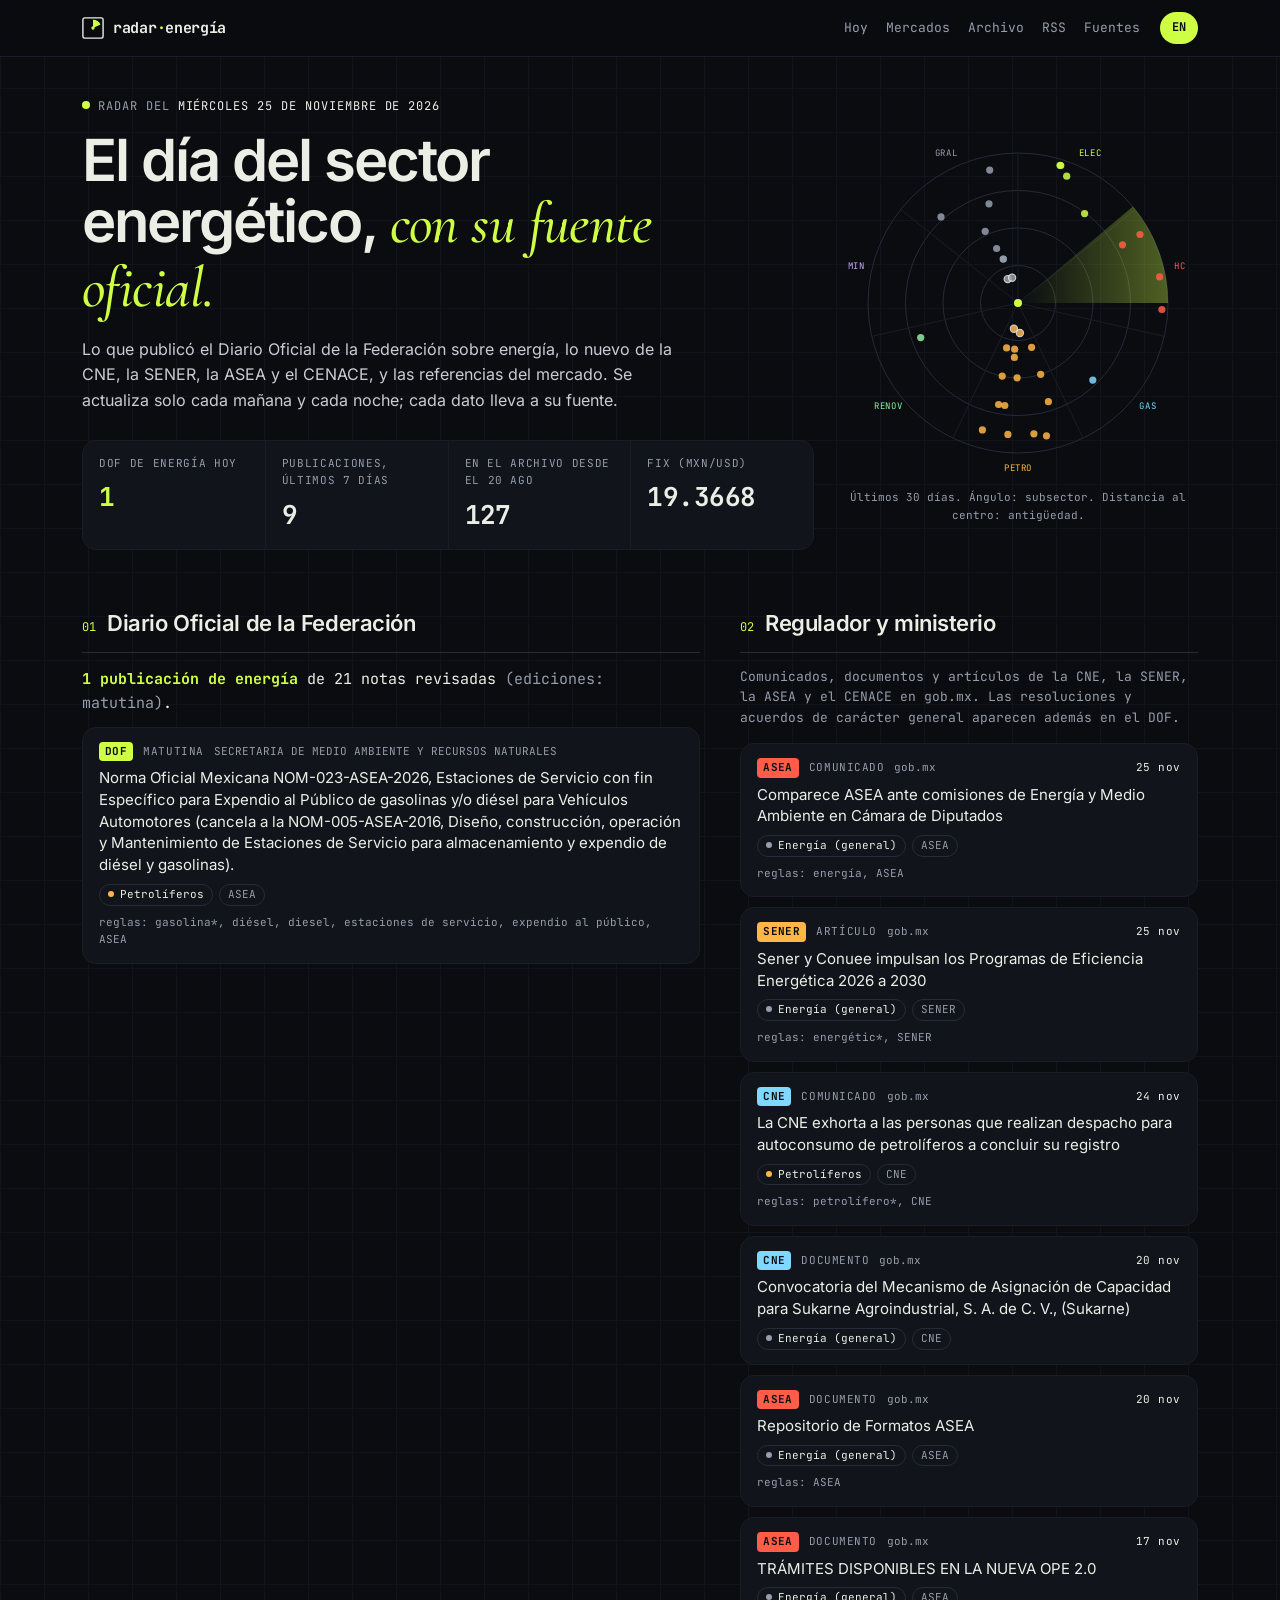
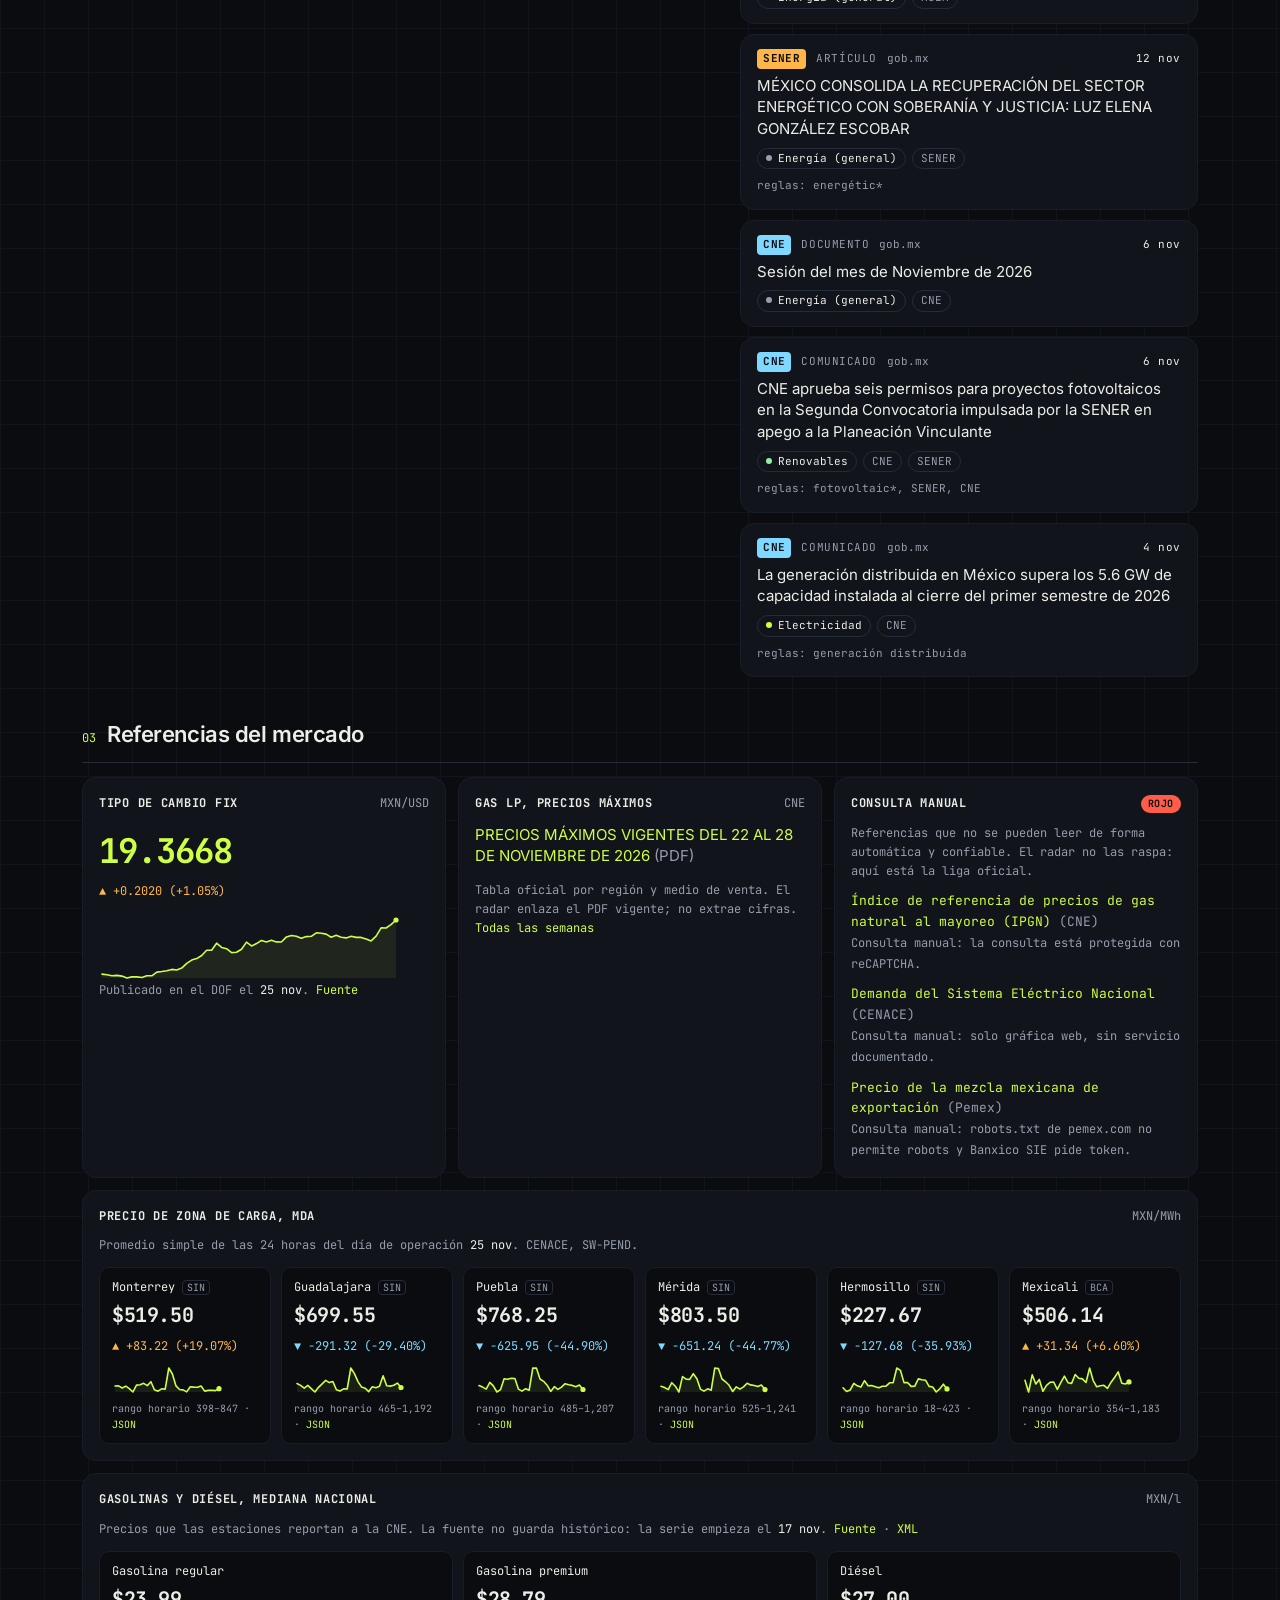
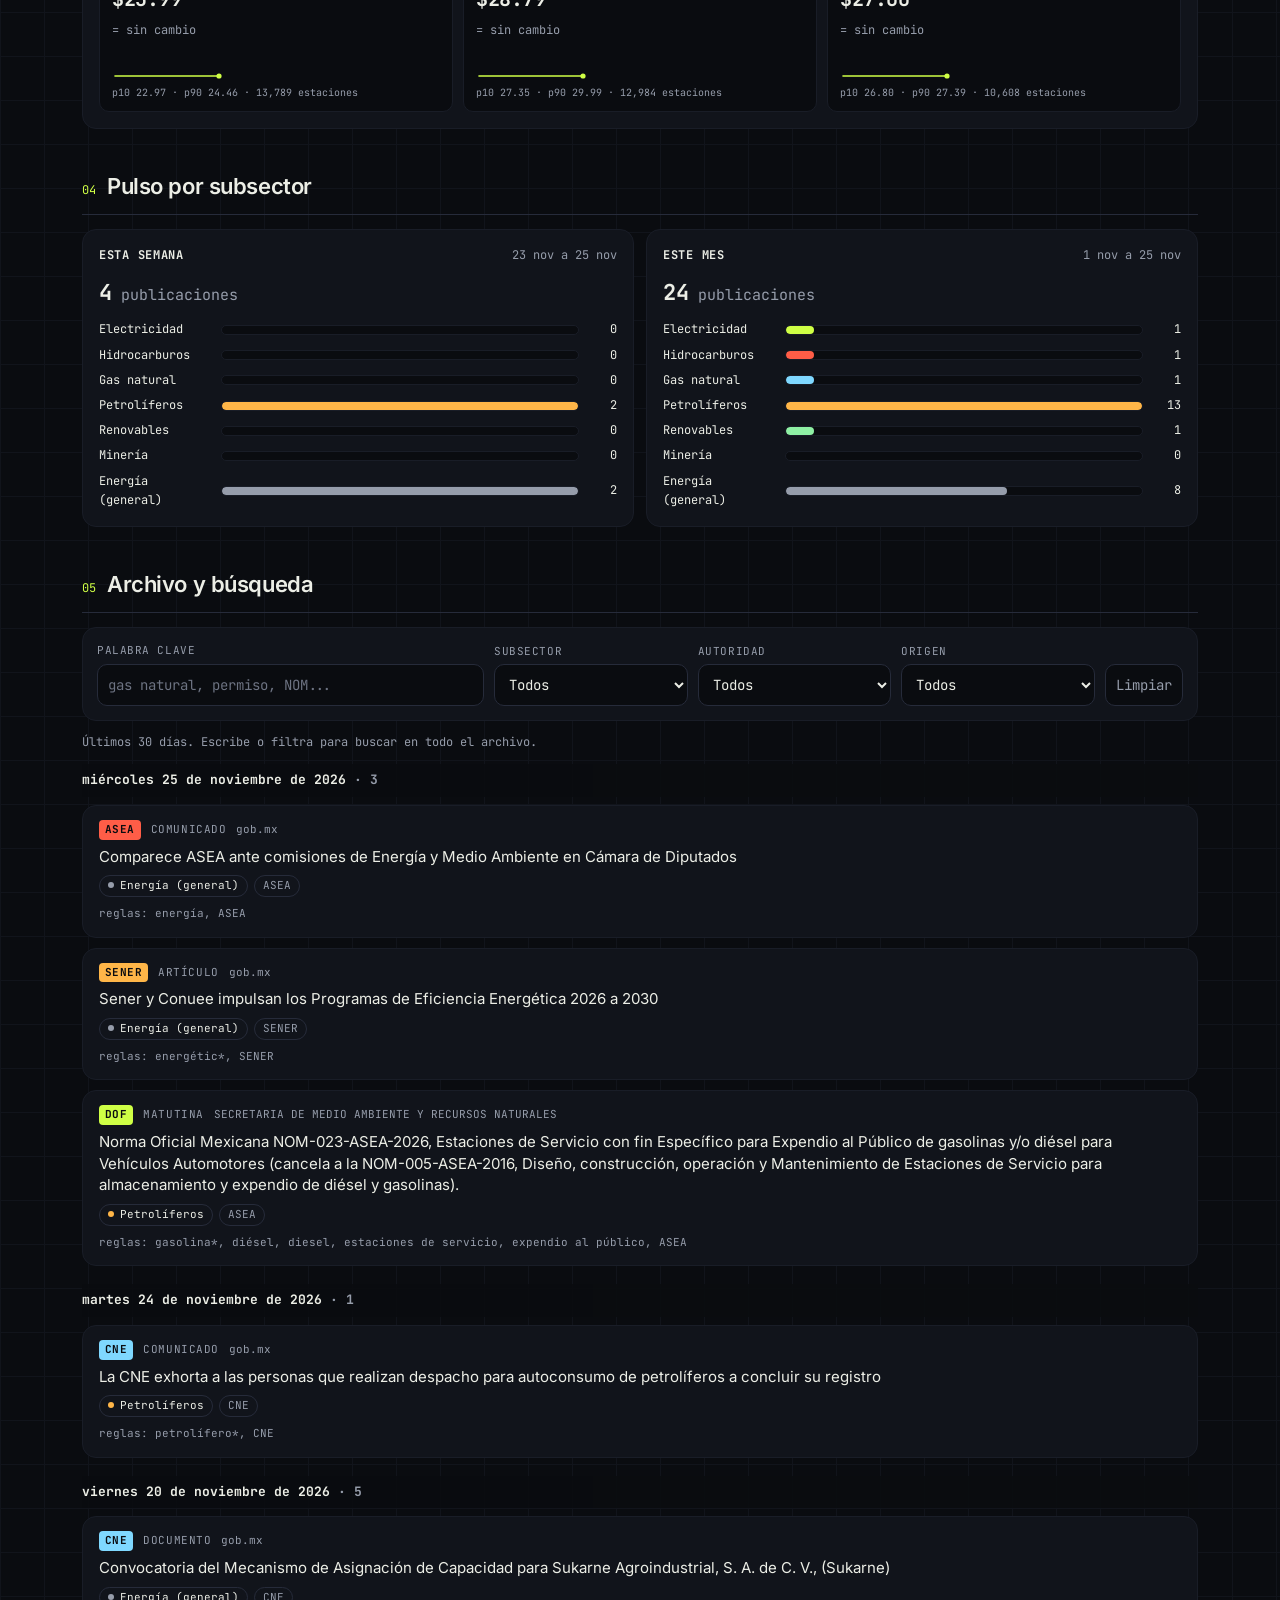
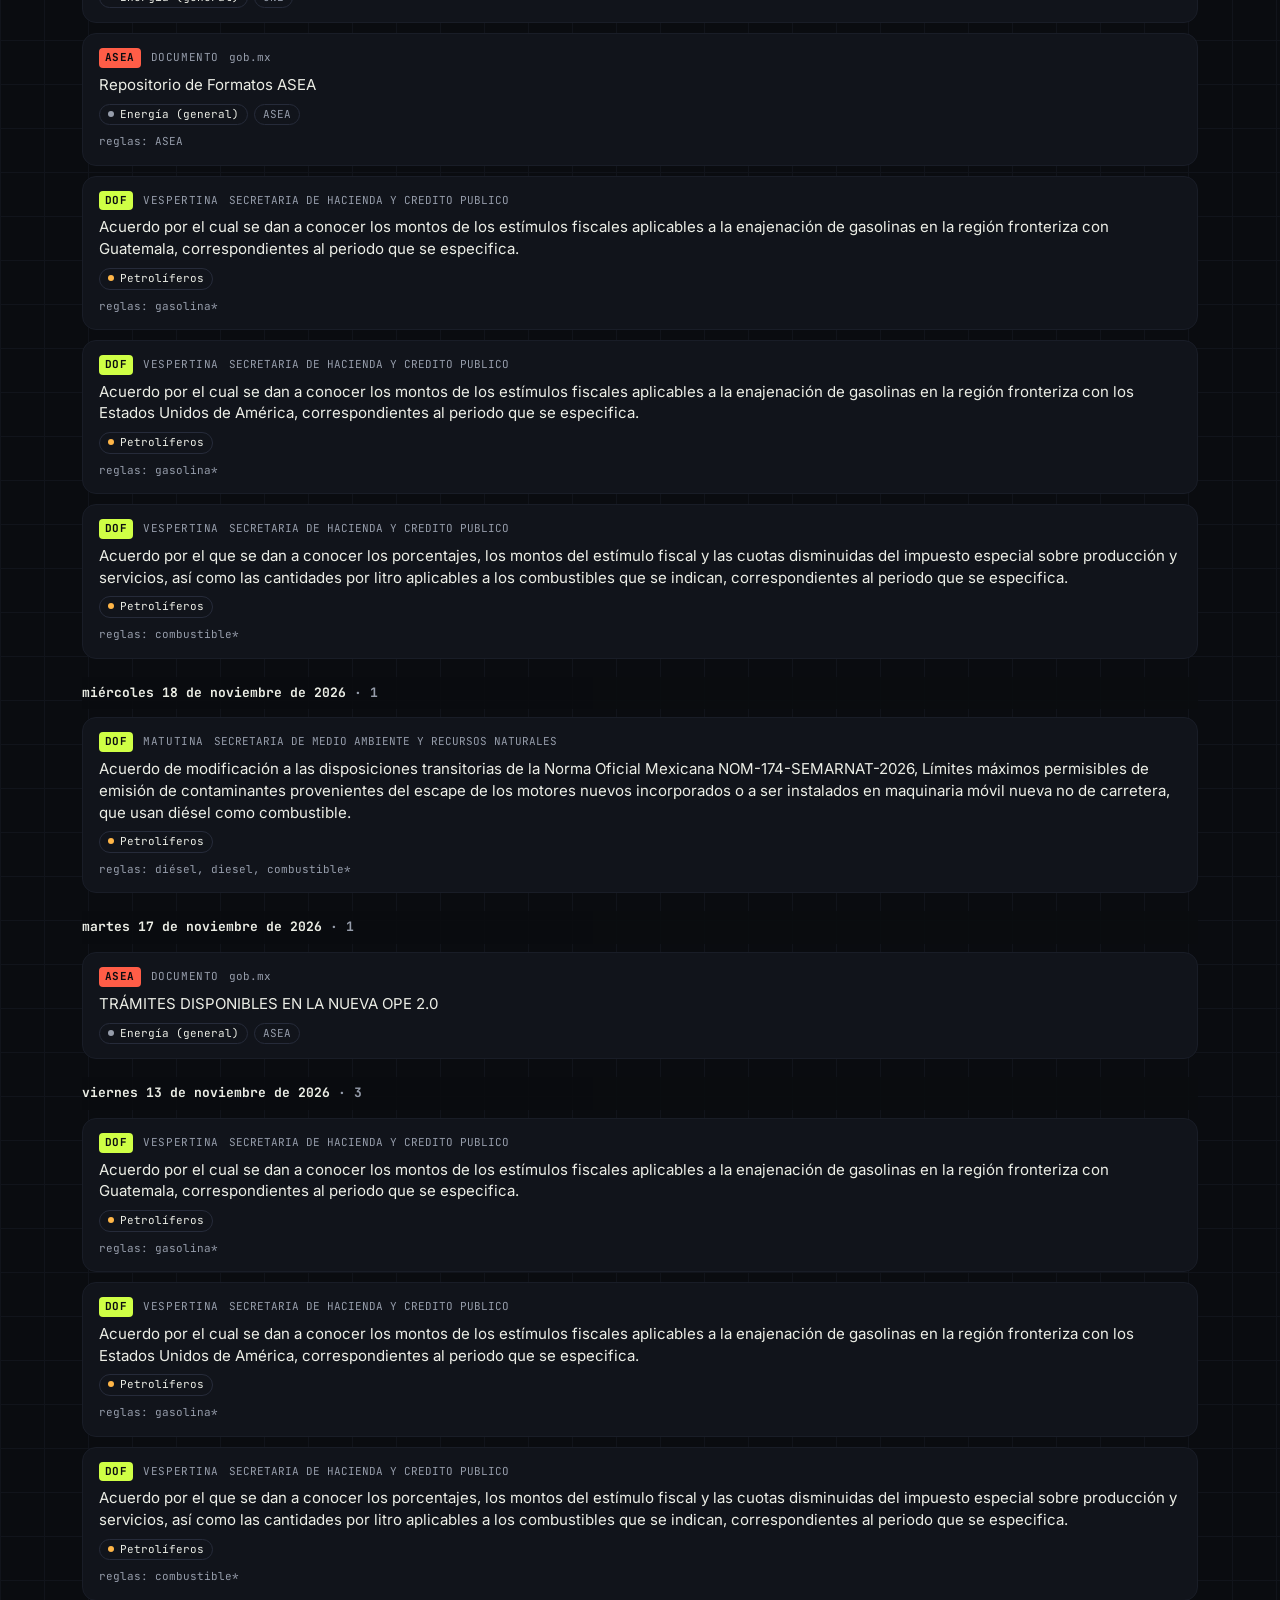
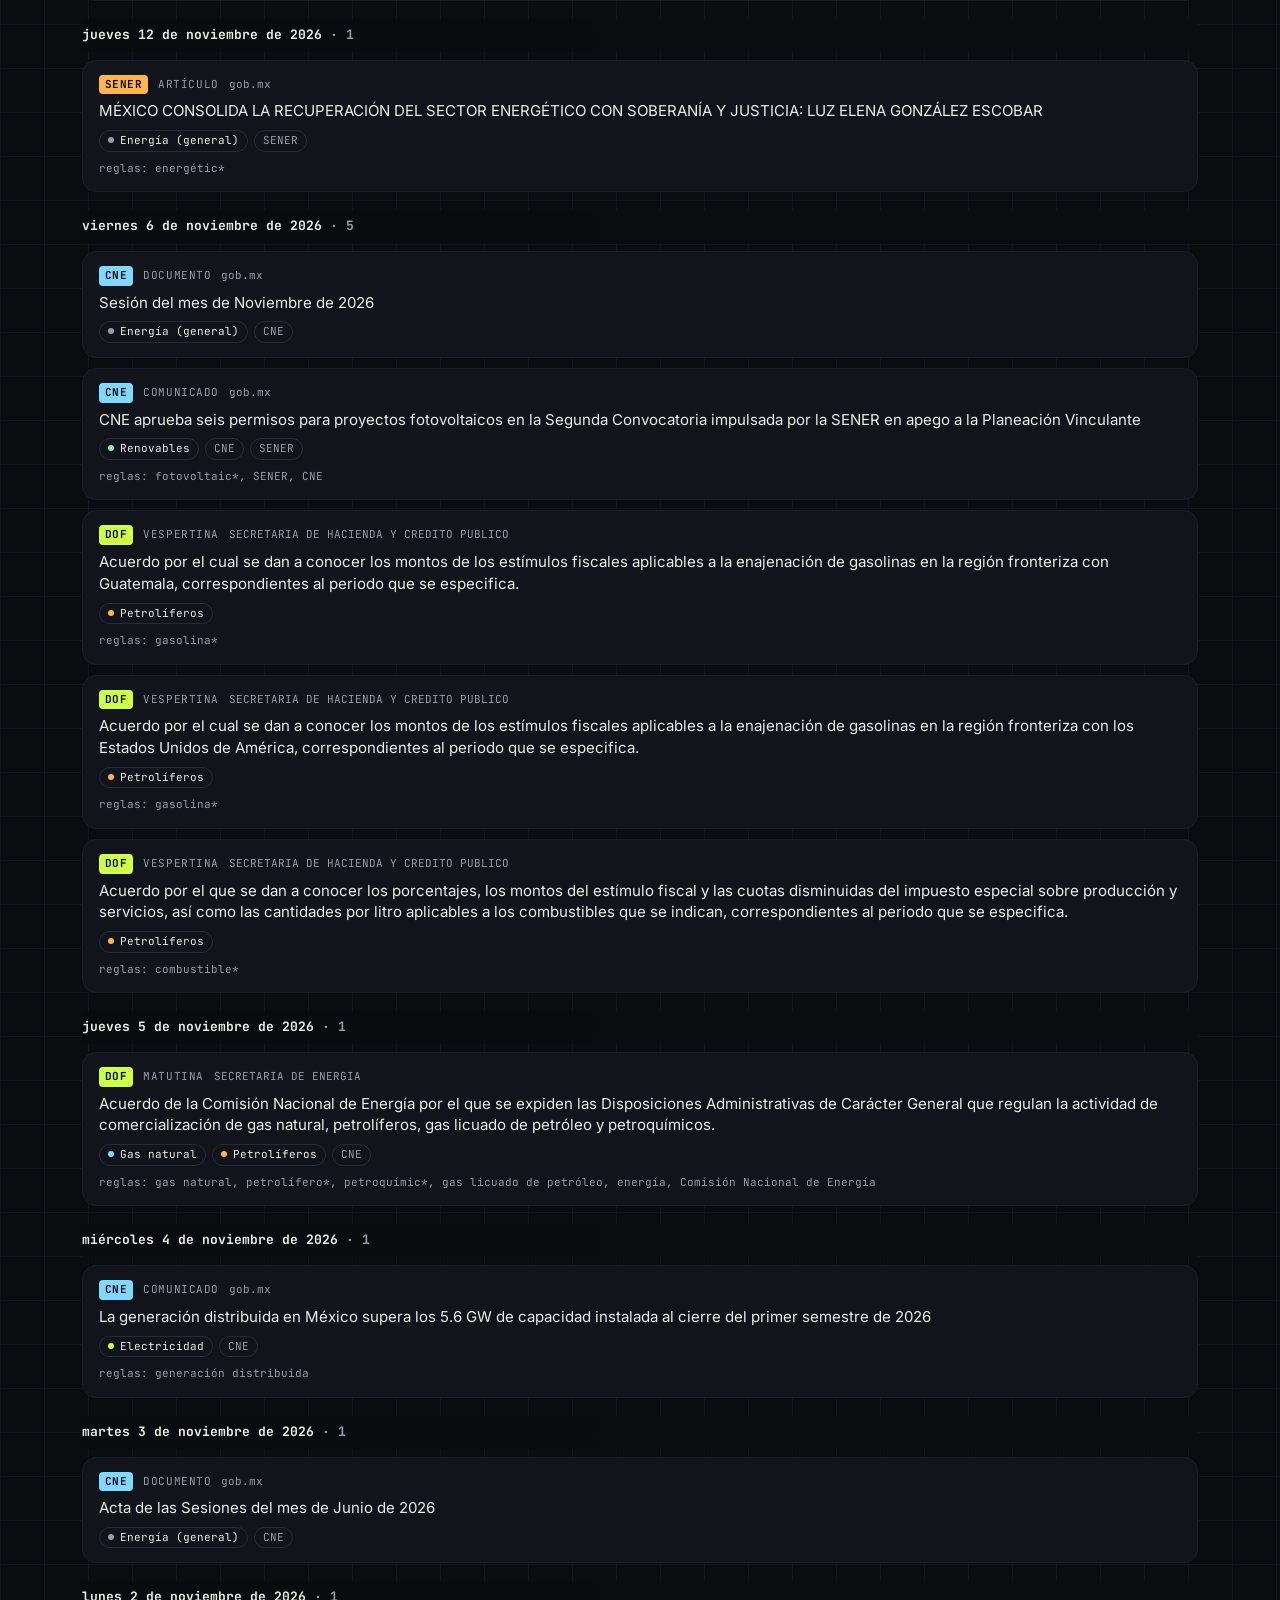
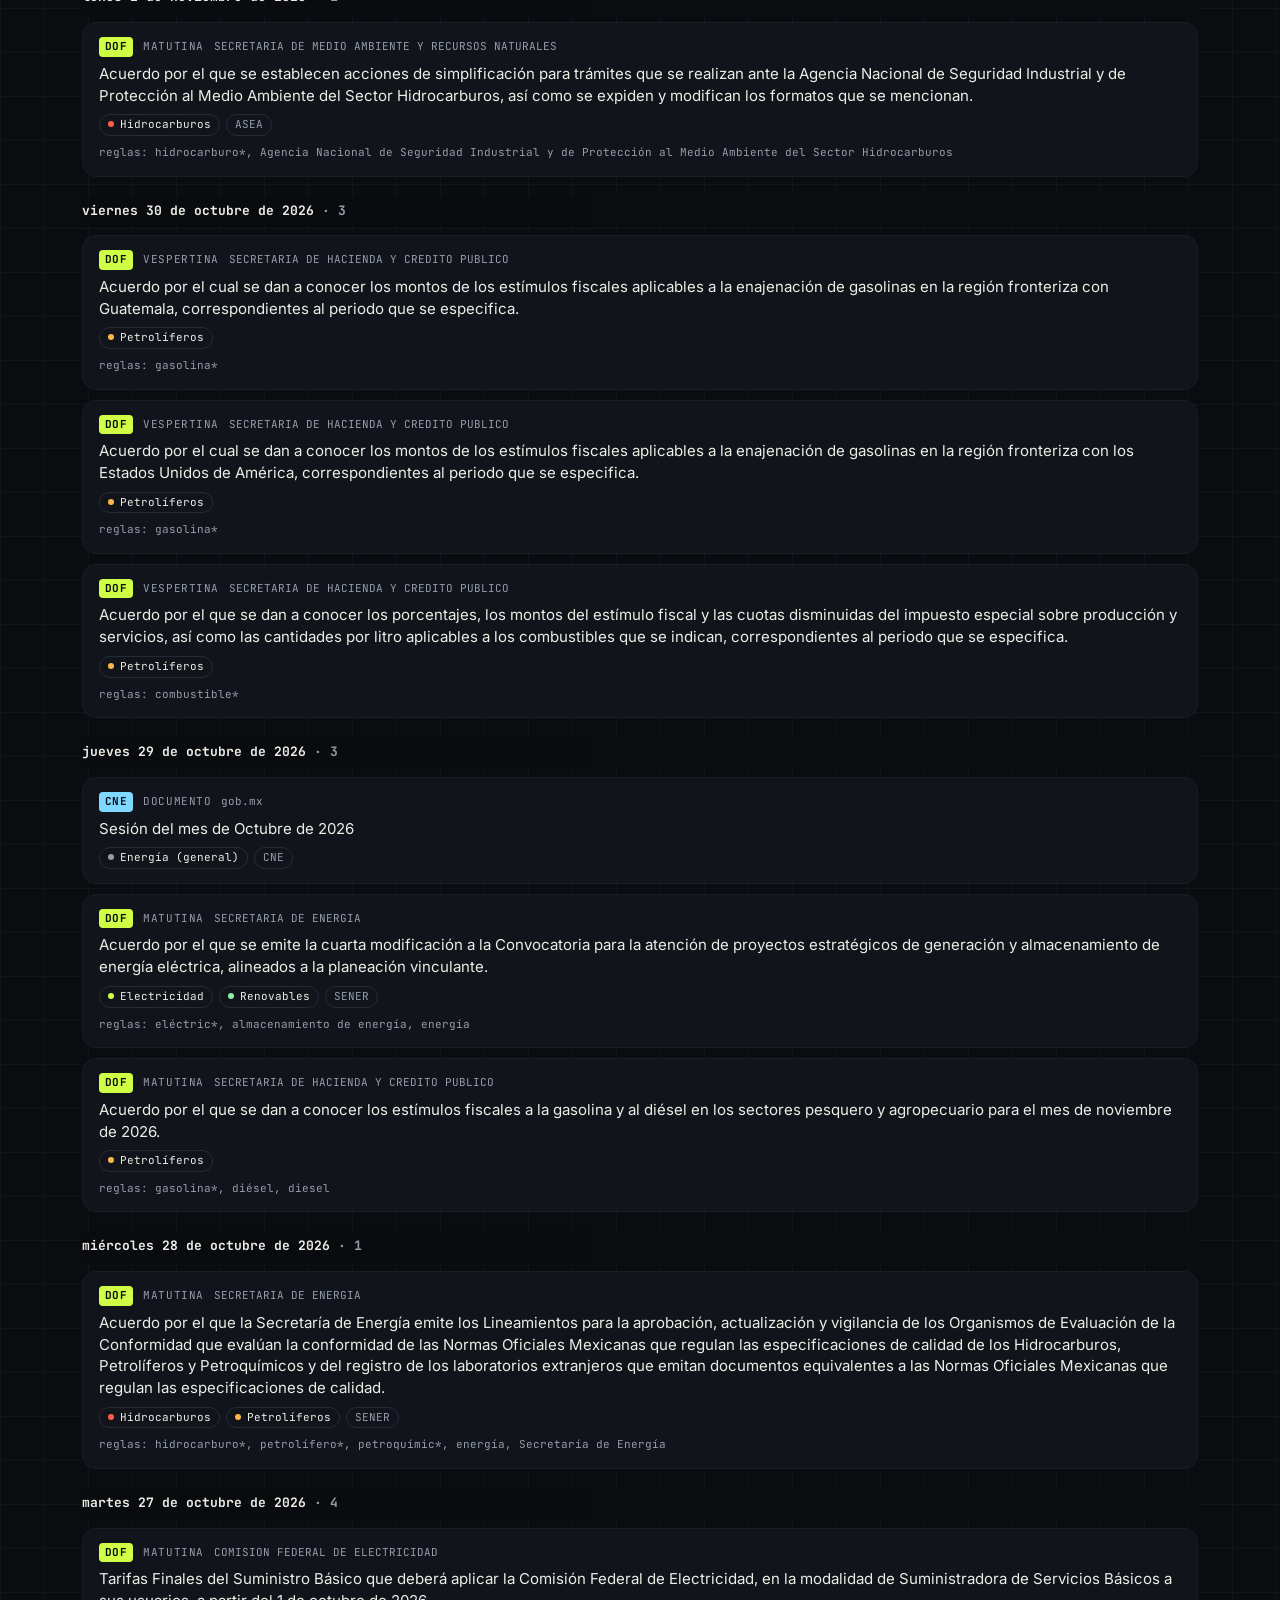
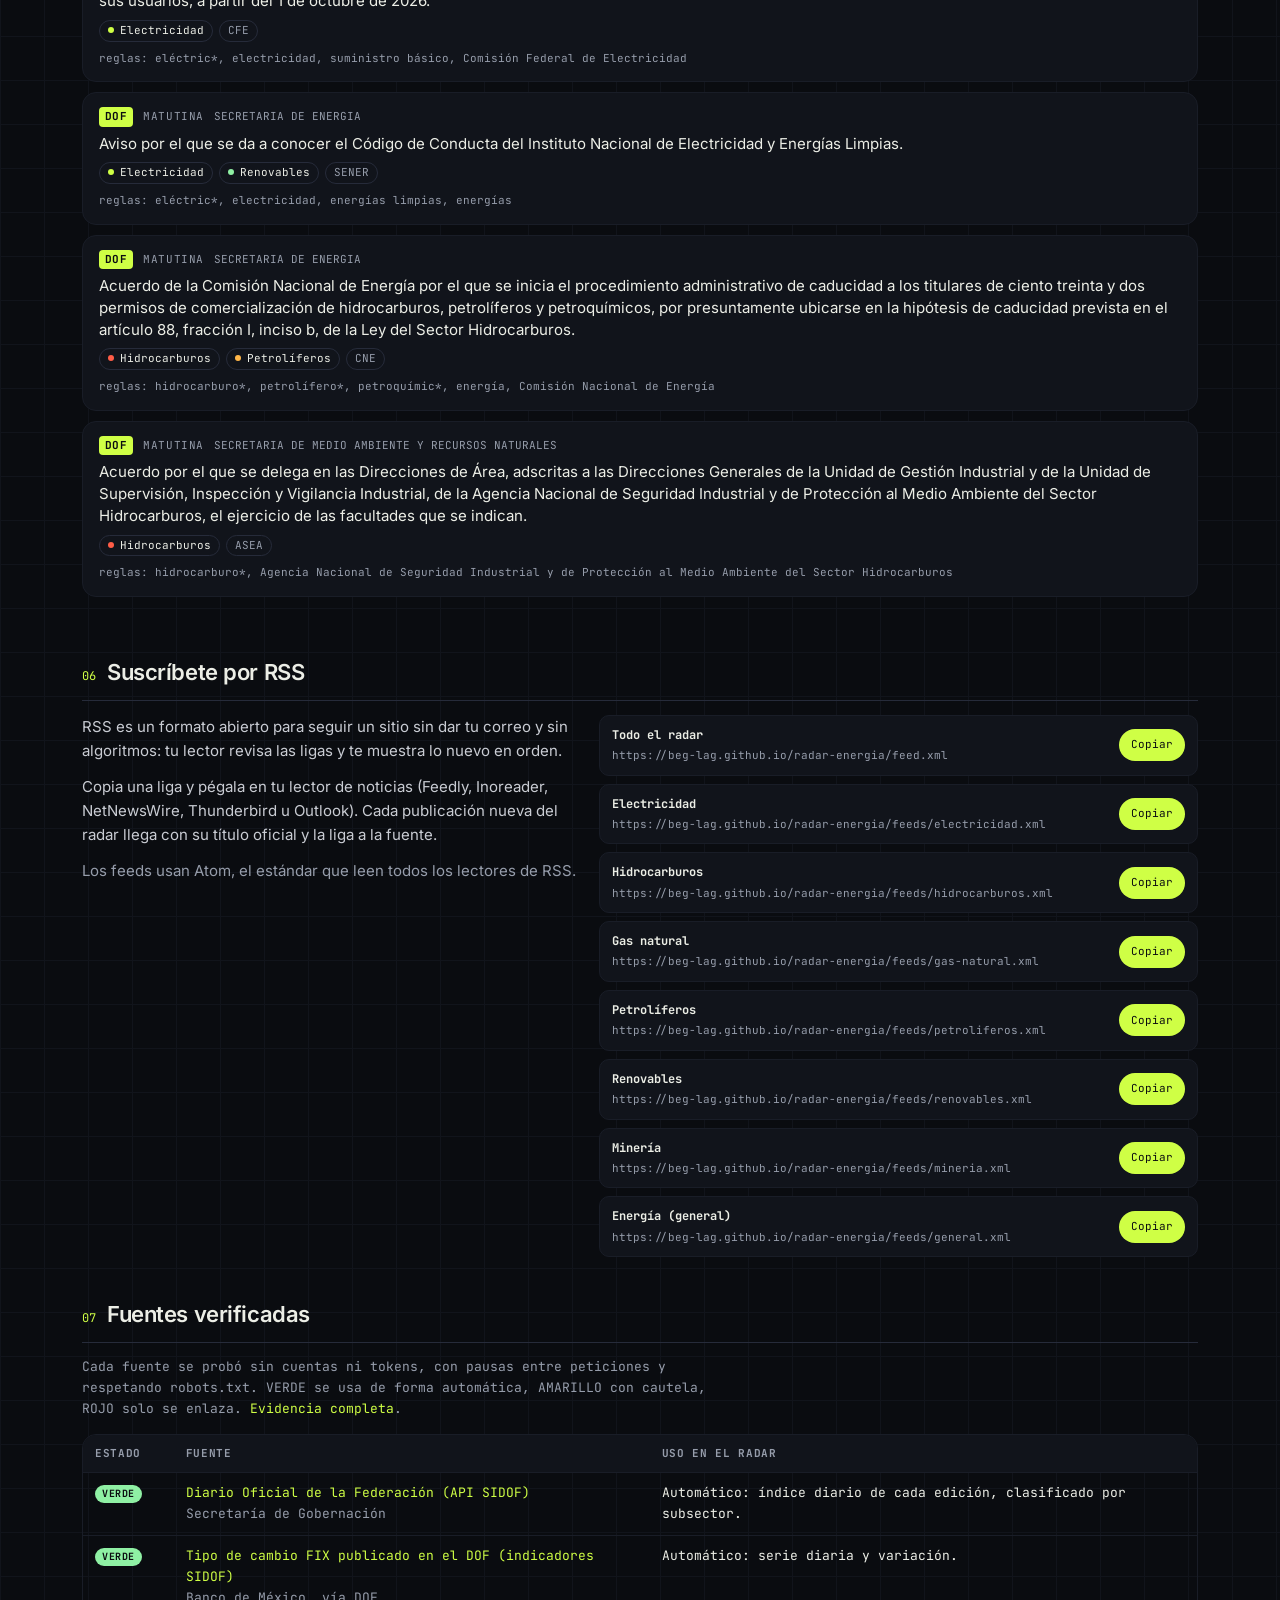
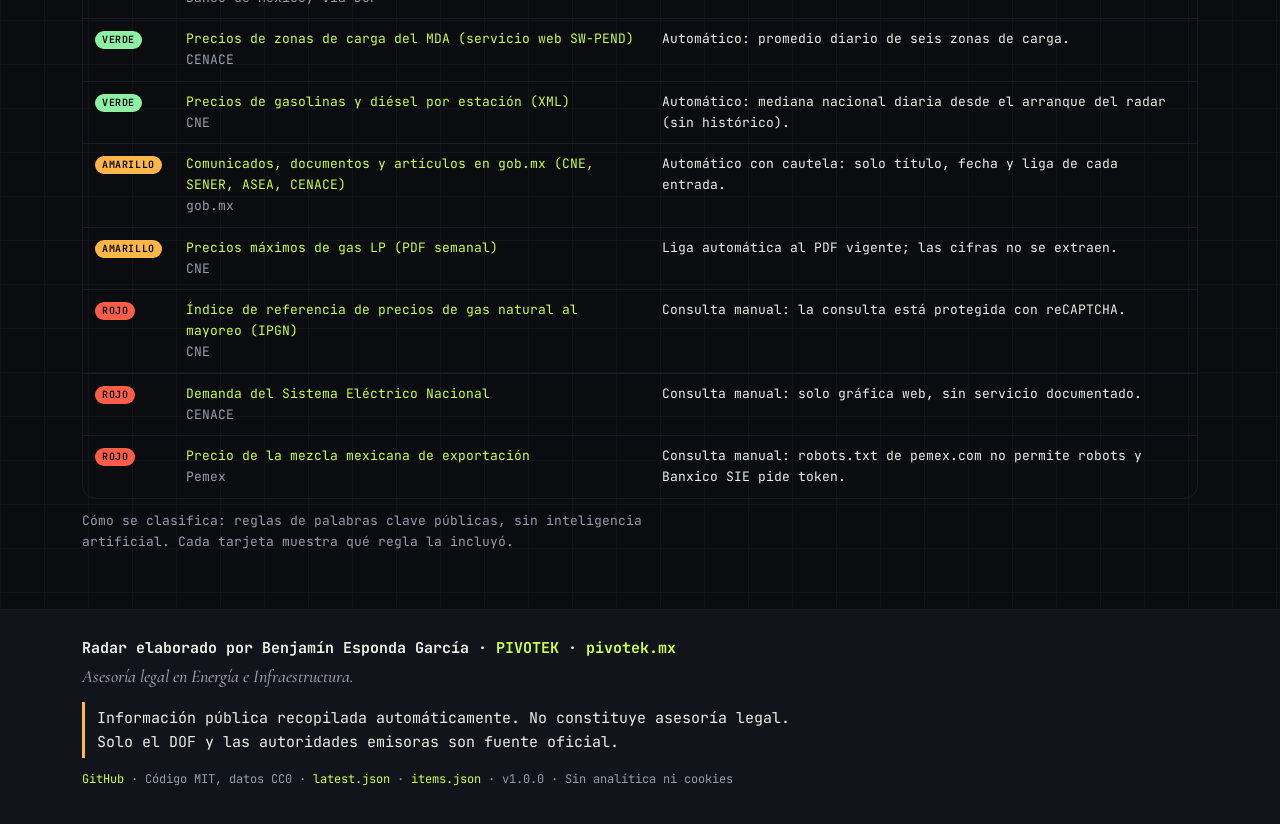
==== commit c955e6c5: "chore(data): radar update through 2026-11-25 (127 items)" ====
--- a/docs/index.html
+++ b/docs/index.html
@@ -48,12 +48,12 @@
     <p class="hero-sub" data-i18n="hero.sub">Lo que publicó el Diario Oficial de la Federación sobre energía, lo nuevo de la CNE, la SENER, la ASEA y el CENACE, y las referencias del mercado. Se actualiza solo cada mañana y cada noche; cada dato lleva a su fuente.</p>
     <dl class="stats">
       <div><dt data-i18n="hero.stat.dof">DOF de energía hoy</dt><dd>1</dd></div>
-      <div><dt data-i18n="hero.stat.week">Publicaciones, últimos 7 días</dt><dd>7</dd></div>
-      <div><dt><span data-i18n="hero.stat.total">En el archivo desde el</span> <time datetime="2026-08-20" data-fmt="short">20 ago</time></dt><dd>125</dd></div>
+      <div><dt data-i18n="hero.stat.week">Publicaciones, últimos 7 días</dt><dd>9</dd></div>
+      <div><dt><span data-i18n="hero.stat.total">En el archivo desde el</span> <time datetime="2026-08-20" data-fmt="short">20 ago</time></dt><dd>127</dd></div>
       <div><dt data-i18n="hero.stat.fix">FIX (MXN/USD)</dt><dd>19.3668</dd></div>
     </dl>
   </div>
-  <figure class="hero-radar"><svg class="radar" viewBox="0 0 360 360" role="img" aria-labelledby="radar-t"><title id="radar-t">Radar de los últimos 30 días: cada punto es una publicación, el ángulo es su subsector y la distancia al centro, su antigüedad.</title><defs><linearGradient id="sweep" x1="0" y1="0" x2="1" y2="0"><stop offset="0" stop-color="#cfff45" stop-opacity="0"/><stop offset="1" stop-color="#cfff45" stop-opacity="0.35"/></linearGradient></defs><circle cx="180" cy="180" r="150.0" class="ring"/><circle cx="180" cy="180" r="112.5" class="ring"/><circle cx="180" cy="180" r="75.0" class="ring"/><circle cx="180" cy="180" r="37.5" class="ring"/><line x1="180" y1="180" x2="180.0" y2="30.0" class="spoke"/><text x="252.0" y="30.4" class="rim" fill="#cfff45">ELEC</text><line x1="180" y1="180" x2="297.3" y2="86.5" class="spoke"/><text x="341.8" y="143.1" class="rim" fill="#ff5d47">HC</text><line x1="180" y1="180" x2="326.2" y2="213.4" class="spoke"/><text x="309.8" y="283.5" class="rim" fill="#7fd8ff">GAS</text><line x1="180" y1="180" x2="245.1" y2="315.1" class="spoke"/><text x="180.0" y="346.0" class="rim" fill="#ffb648">PETRO</text><line x1="180" y1="180" x2="114.9" y2="315.1" class="spoke"/><text x="50.2" y="283.5" class="rim" fill="#8ff0a4">RENOV</text><line x1="180" y1="180" x2="33.8" y2="213.4" class="spoke"/><text x="18.2" y="143.1" class="rim" fill="#c9a7ff">MIN</text><line x1="180" y1="180" x2="62.7" y2="86.5" class="spoke"/><text x="108.0" y="30.4" class="rim" fill="#969dab">GRAL</text><g class="sweep"><path d="M180 180 L330 180 A150 150 0 0 0 294.9 83.6 Z" fill="url(#sweep)"/></g><circle cx="175.9" cy="205.7" r="3.6" class="blip fresh" fill="#ffb648"/><circle cx="181.9" cy="210.0" r="3.6" class="blip fresh" fill="#ffb648"/><circle cx="165.4" cy="136.0" r="3.6" class="blip" fill="#969dab"/><circle cx="165.2" cy="136.1" r="3.6" class="blip" fill="#969dab"/><circle cx="168.6" cy="224.9" r="3.6" class="blip" fill="#ffb648"/><circle cx="176.7" cy="226.2" r="3.6" class="blip" fill="#ffb648"/><circle cx="193.6" cy="224.3" r="3.6" class="blip" fill="#ffb648"/><circle cx="176.4" cy="234.4" r="3.6" class="blip" fill="#ffb648"/><circle cx="158.6" cy="125.5" r="3.6" class="blip" fill="#969dab"/><circle cx="202.7" cy="251.3" r="3.6" class="blip" fill="#ffb648"/><circle cx="164.2" cy="253.1" r="3.6" class="blip" fill="#ffb648"/><circle cx="179.1" cy="254.8" r="3.6" class="blip" fill="#ffb648"/><circle cx="147.2" cy="108.3" r="3.6" class="blip" fill="#969dab"/><circle cx="151.0" cy="80.8" r="3.6" class="blip" fill="#969dab"/><circle cx="82.7" cy="214.6" r="3.6" class="blip" fill="#8ff0a4"/><circle cx="210.4" cy="278.7" r="3.6" class="blip" fill="#ffb648"/><circle cx="166.8" cy="282.5" r="3.6" class="blip" fill="#ffb648"/><circle cx="160.6" cy="281.5" r="3.6" class="blip" fill="#ffb648"/><circle cx="254.8" cy="257.1" r="3.6" class="blip" fill="#7fd8ff"/><circle cx="246.6" cy="90.6" r="3.6" class="blip" fill="#cfff45"/><circle cx="103.0" cy="93.9" r="3.6" class="blip" fill="#969dab"/><circle cx="284.5" cy="121.8" r="3.6" class="blip" fill="#ff5d47"/><circle cx="195.9" cy="310.8" r="3.6" class="blip" fill="#ffb648"/><circle cx="144.4" cy="306.9" r="3.6" class="blip" fill="#ffb648"/><circle cx="169.9" cy="311.4" r="3.6" class="blip" fill="#ffb648"/><circle cx="151.7" cy="47.1" r="3.6" class="blip" fill="#969dab"/><circle cx="228.7" cy="53.2" r="3.6" class="blip" fill="#cfff45"/><circle cx="208.5" cy="312.8" r="3.6" class="blip" fill="#ffb648"/><circle cx="302.0" cy="111.5" r="3.6" class="blip" fill="#ff5d47"/><circle cx="222.8" cy="42.5" r="3.6" class="blip" fill="#cfff45"/><circle cx="222.0" cy="42.3" r="3.6" class="blip" fill="#cfff45"/><circle cx="321.6" cy="153.9" r="3.6" class="blip" fill="#ff5d47"/><circle cx="323.9" cy="186.5" r="3.6" class="blip" fill="#ff5d47"/><circle cx="180" cy="180" r="4" fill="#cfff45"/></svg><figcaption data-i18n="hero.radar">Últimos 30 días. Ángulo: subsector. Distancia al centro: antigüedad.</figcaption></figure>
+  <figure class="hero-radar"><svg class="radar" viewBox="0 0 360 360" role="img" aria-labelledby="radar-t"><title id="radar-t">Radar de los últimos 30 días: cada punto es una publicación, el ángulo es su subsector y la distancia al centro, su antigüedad.</title><defs><linearGradient id="sweep" x1="0" y1="0" x2="1" y2="0"><stop offset="0" stop-color="#cfff45" stop-opacity="0"/><stop offset="1" stop-color="#cfff45" stop-opacity="0.35"/></linearGradient></defs><circle cx="180" cy="180" r="150.0" class="ring"/><circle cx="180" cy="180" r="112.5" class="ring"/><circle cx="180" cy="180" r="75.0" class="ring"/><circle cx="180" cy="180" r="37.5" class="ring"/><line x1="180" y1="180" x2="180.0" y2="30.0" class="spoke"/><text x="252.0" y="30.4" class="rim" fill="#cfff45">ELEC</text><line x1="180" y1="180" x2="297.3" y2="86.5" class="spoke"/><text x="341.8" y="143.1" class="rim" fill="#ff5d47">HC</text><line x1="180" y1="180" x2="326.2" y2="213.4" class="spoke"/><text x="309.8" y="283.5" class="rim" fill="#7fd8ff">GAS</text><line x1="180" y1="180" x2="245.1" y2="315.1" class="spoke"/><text x="180.0" y="346.0" class="rim" fill="#ffb648">PETRO</text><line x1="180" y1="180" x2="114.9" y2="315.1" class="spoke"/><text x="50.2" y="283.5" class="rim" fill="#8ff0a4">RENOV</text><line x1="180" y1="180" x2="33.8" y2="213.4" class="spoke"/><text x="18.2" y="143.1" class="rim" fill="#c9a7ff">MIN</text><line x1="180" y1="180" x2="62.7" y2="86.5" class="spoke"/><text x="108.0" y="30.4" class="rim" fill="#969dab">GRAL</text><g class="sweep"><path d="M180 180 L330 180 A150 150 0 0 0 294.9 83.6 Z" fill="url(#sweep)"/></g><circle cx="169.7" cy="156.1" r="3.6" class="blip fresh" fill="#969dab"/><circle cx="174.1" cy="154.7" r="3.6" class="blip fresh" fill="#969dab"/><circle cx="175.9" cy="205.7" r="3.6" class="blip fresh" fill="#ffb648"/><circle cx="181.9" cy="210.0" r="3.6" class="blip fresh" fill="#ffb648"/><circle cx="165.4" cy="136.0" r="3.6" class="blip" fill="#969dab"/><circle cx="165.2" cy="136.1" r="3.6" class="blip" fill="#969dab"/><circle cx="168.6" cy="224.9" r="3.6" class="blip" fill="#ffb648"/><circle cx="176.7" cy="226.2" r="3.6" class="blip" fill="#ffb648"/><circle cx="193.6" cy="224.3" r="3.6" class="blip" fill="#ffb648"/><circle cx="176.4" cy="234.4" r="3.6" class="blip" fill="#ffb648"/><circle cx="158.6" cy="125.5" r="3.6" class="blip" fill="#969dab"/><circle cx="202.7" cy="251.3" r="3.6" class="blip" fill="#ffb648"/><circle cx="164.2" cy="253.1" r="3.6" class="blip" fill="#ffb648"/><circle cx="179.1" cy="254.8" r="3.6" class="blip" fill="#ffb648"/><circle cx="147.2" cy="108.3" r="3.6" class="blip" fill="#969dab"/><circle cx="151.0" cy="80.8" r="3.6" class="blip" fill="#969dab"/><circle cx="82.7" cy="214.6" r="3.6" class="blip" fill="#8ff0a4"/><circle cx="210.4" cy="278.7" r="3.6" class="blip" fill="#ffb648"/><circle cx="166.8" cy="282.5" r="3.6" class="blip" fill="#ffb648"/><circle cx="160.6" cy="281.5" r="3.6" class="blip" fill="#ffb648"/><circle cx="254.8" cy="257.1" r="3.6" class="blip" fill="#7fd8ff"/><circle cx="246.6" cy="90.6" r="3.6" class="blip" fill="#cfff45"/><circle cx="103.0" cy="93.9" r="3.6" class="blip" fill="#969dab"/><circle cx="284.5" cy="121.8" r="3.6" class="blip" fill="#ff5d47"/><circle cx="195.9" cy="310.8" r="3.6" class="blip" fill="#ffb648"/><circle cx="144.4" cy="306.9" r="3.6" class="blip" fill="#ffb648"/><circle cx="169.9" cy="311.4" r="3.6" class="blip" fill="#ffb648"/><circle cx="151.7" cy="47.1" r="3.6" class="blip" fill="#969dab"/><circle cx="228.7" cy="53.2" r="3.6" class="blip" fill="#cfff45"/><circle cx="208.5" cy="312.8" r="3.6" class="blip" fill="#ffb648"/><circle cx="302.0" cy="111.5" r="3.6" class="blip" fill="#ff5d47"/><circle cx="222.8" cy="42.5" r="3.6" class="blip" fill="#cfff45"/><circle cx="222.0" cy="42.3" r="3.6" class="blip" fill="#cfff45"/><circle cx="321.6" cy="153.9" r="3.6" class="blip" fill="#ff5d47"/><circle cx="323.9" cy="186.5" r="3.6" class="blip" fill="#ff5d47"/><circle cx="180" cy="180" r="4" fill="#cfff45"/></svg><figcaption data-i18n="hero.radar">Últimos 30 días. Ángulo: subsector. Distancia al centro: antigüedad.</figcaption></figure>
   </section>
 
   <div class="wrap grid-main">
@@ -65,7 +65,7 @@
     <section id="autoridades" class="block" aria-labelledby="auth-title">
       <h2 id="auth-title" class="block-title"><span class="num">02</span> <span data-i18n="auth.title">Regulador y ministerio</span></h2>
       <p class="block-note" data-i18n="auth.note">Comunicados, documentos y artículos de la CNE, la SENER, la ASEA y el CENACE en gob.mx. Las resoluciones y acuerdos de carácter general aparecen además en el DOF.</p>
-      <ul class="items"><li class="item"><p class="meta"><span class="src src-cne">CNE</span><span class="meta-ed">Comunicado</span><span class="meta-iss">gob.mx</span><span class="meta-date"><time datetime="2026-11-24" data-fmt="short">24 nov</time></span></p><h3 class="item-title"><a href="https://www.gob.mx/cne/prensa/la-cne-exhorta-a-las-personas-que-realizan-despacho-para-autoconsumo-de-petroliferos-a-concluir-su-registro" rel="noopener">La CNE exhorta a las personas que realizan despacho para autoconsumo de petrolíferos a concluir su registro</a></h3><ul class="chips" aria-label="Clasificación"><li class="chip ss-petroliferos" data-i18n="ss.petroliferos">Petrolíferos</li><li class="chip agency" title="Comisión Nacional de Energía">CNE</li></ul><p class="rules"><span data-i18n="item.rules">reglas</span>: petrolífero*, CNE</p></li><li class="item"><p class="meta"><span class="src src-cne">CNE</span><span class="meta-ed">Documento</span><span class="meta-iss">gob.mx</span><span class="meta-date"><time datetime="2026-11-20" data-fmt="short">20 nov</time></span></p><h3 class="item-title"><a href="https://www.gob.mx/cne/documentos/convocatoria-del-mecanismo-de-asignacion-de-capacidad-para-sukarne-agroindustrial-s-a-de-c-v-sukarne" rel="noopener">Convocatoria del Mecanismo de Asignación de Capacidad para Sukarne Agroindustrial, S. A. de C. V., (Sukarne)</a></h3><ul class="chips" aria-label="Clasificación"><li class="chip ss-general" data-i18n="ss.general">Energía (general)</li><li class="chip agency" title="Comisión Nacional de Energía">CNE</li></ul></li><li class="item"><p class="meta"><span class="src src-asea">ASEA</span><span class="meta-ed">Documento</span><span class="meta-iss">gob.mx</span><span class="meta-date"><time datetime="2026-11-20" data-fmt="short">20 nov</time></span></p><h3 class="item-title"><a href="https://www.gob.mx/asea/documentos/repositorio-de-formatos-asea-2026" rel="noopener">Repositorio de Formatos ASEA</a></h3><ul class="chips" aria-label="Clasificación"><li class="chip ss-general" data-i18n="ss.general">Energía (general)</li><li class="chip agency" title="Agencia de Seguridad, Energía y Ambiente">ASEA</li></ul><p class="rules"><span data-i18n="item.rules">reglas</span>: ASEA</p></li><li class="item"><p class="meta"><span class="src src-asea">ASEA</span><span class="meta-ed">Documento</span><span class="meta-iss">gob.mx</span><span class="meta-date"><time datetime="2026-11-17" data-fmt="short">17 nov</time></span></p><h3 class="item-title"><a href="https://www.gob.mx/asea/documentos/tramites-disponibles-en-la-nueva-ope-2-0" rel="noopener">TRÁMITES DISPONIBLES EN LA NUEVA OPE 2.0</a></h3><ul class="chips" aria-label="Clasificación"><li class="chip ss-general" data-i18n="ss.general">Energía (general)</li><li class="chip agency" title="Agencia de Seguridad, Energía y Ambiente">ASEA</li></ul></li><li class="item"><p class="meta"><span class="src src-sener">SENER</span><span class="meta-ed">Artículo</span><span class="meta-iss">gob.mx</span><span class="meta-date"><time datetime="2026-11-12" data-fmt="short">12 nov</time></span></p><h3 class="item-title"><a href="https://www.gob.mx/sener/es/articulos/mexico-consolida-la-recuperacion-del-sector-energetico-con-soberania-y-justicia-luz-elena-gonzalez-escobar" rel="noopener">MÉXICO CONSOLIDA LA RECUPERACIÓN DEL SECTOR ENERGÉTICO CON SOBERANÍA Y JUSTICIA: LUZ ELENA GONZÁLEZ ESCOBAR</a></h3><ul class="chips" aria-label="Clasificación"><li class="chip ss-general" data-i18n="ss.general">Energía (general)</li><li class="chip agency" title="Secretaría de Energía">SENER</li></ul><p class="rules"><span data-i18n="item.rules">reglas</span>: energétic*</p></li><li class="item"><p class="meta"><span class="src src-cne">CNE</span><span class="meta-ed">Documento</span><span class="meta-iss">gob.mx</span><span class="meta-date"><time datetime="2026-11-06" data-fmt="short">6 nov</time></span></p><h3 class="item-title"><a href="https://www.gob.mx/cne/documentos/sesion-del-mes-de-noviembre-de-2026" rel="noopener">Sesión del mes de Noviembre de 2026</a></h3><ul class="chips" aria-label="Clasificación"><li class="chip ss-general" data-i18n="ss.general">Energía (general)</li><li class="chip agency" title="Comisión Nacional de Energía">CNE</li></ul></li><li class="item"><p class="meta"><span class="src src-cne">CNE</span><span class="meta-ed">Comunicado</span><span class="meta-iss">gob.mx</span><span class="meta-date"><time datetime="2026-11-06" data-fmt="short">6 nov</time></span></p><h3 class="item-title"><a href="https://www.gob.mx/cne/prensa/cne-aprueba-seis-permisos-para-proyectos-fotovoltaicos-en-la-segunda-convocatoria-impulsada-por-sener-en-apego-a-la-planeacion-vinculante" rel="noopener">CNE aprueba seis permisos para proyectos fotovoltaicos en la Segunda Convocatoria impulsada por la SENER en apego a la Planeación Vinculante</a></h3><ul class="chips" aria-label="Clasificación"><li class="chip ss-renovables" data-i18n="ss.renovables">Renovables</li><li class="chip agency" title="Comisión Nacional de Energía">CNE</li><li class="chip agency" title="Secretaría de Energía">SENER</li></ul><p class="rules"><span data-i18n="item.rules">reglas</span>: fotovoltaic*, SENER, CNE</p></li><li class="item"><p class="meta"><span class="src src-cne">CNE</span><span class="meta-ed">Comunicado</span><span class="meta-iss">gob.mx</span><span class="meta-date"><time datetime="2026-11-04" data-fmt="short">4 nov</time></span></p><h3 class="item-title"><a href="https://www.gob.mx/cne/prensa/la-generacion-distribuida-en-mexico-supera-los-5-6-gw-de-capacidad-instalada-al-cierre-del-primer-semestre-de-2026" rel="noopener">La generación distribuida en México supera los 5.6 GW de capacidad instalada al cierre del primer semestre de 2026</a></h3><ul class="chips" aria-label="Clasificación"><li class="chip ss-electricidad" data-i18n="ss.electricidad">Electricidad</li><li class="chip agency" title="Comisión Nacional de Energía">CNE</li></ul><p class="rules"><span data-i18n="item.rules">reglas</span>: generación distribuida</p></li><li class="item"><p class="meta"><span class="src src-cne">CNE</span><span class="meta-ed">Documento</span><span class="meta-iss">gob.mx</span><span class="meta-date"><time datetime="2026-11-03" data-fmt="short">3 nov</time></span></p><h3 class="item-title"><a href="https://www.gob.mx/cne/documentos/acta-de-las-sesiones-del-mes-de-junio-de-2026" rel="noopener">Acta de las Sesiones del mes de Junio de 2026</a></h3><ul class="chips" aria-label="Clasificación"><li class="chip ss-general" data-i18n="ss.general">Energía (general)</li><li class="chip agency" title="Comisión Nacional de Energía">CNE</li></ul></li><li class="item"><p class="meta"><span class="src src-cne">CNE</span><span class="meta-ed">Documento</span><span class="meta-iss">gob.mx</span><span class="meta-date"><time datetime="2026-10-29" data-fmt="short">29 oct</time></span></p><h3 class="item-title"><a href="https://www.gob.mx/cne/documentos/sesion-del-mes-de-octubre-de-2026" rel="noopener">Sesión del mes de Octubre de 2026</a></h3><ul class="chips" aria-label="Clasificación"><li class="chip ss-general" data-i18n="ss.general">Energía (general)</li><li class="chip agency" title="Comisión Nacional de Energía">CNE</li></ul></li></ul>
+      <ul class="items"><li class="item"><p class="meta"><span class="src src-asea">ASEA</span><span class="meta-ed">Comunicado</span><span class="meta-iss">gob.mx</span><span class="meta-date"><time datetime="2026-11-25" data-fmt="short">25 nov</time></span></p><h3 class="item-title"><a href="https://www.gob.mx/asea/prensa/comparece-asea-ante-comisiones-de-energia-y-medio-ambiente-en-camara-de-diputados" rel="noopener">Comparece ASEA ante comisiones de Energía y Medio Ambiente en Cámara de Diputados</a></h3><ul class="chips" aria-label="Clasificación"><li class="chip ss-general" data-i18n="ss.general">Energía (general)</li><li class="chip agency" title="Agencia de Seguridad, Energía y Ambiente">ASEA</li></ul><p class="rules"><span data-i18n="item.rules">reglas</span>: energía, ASEA</p></li><li class="item"><p class="meta"><span class="src src-sener">SENER</span><span class="meta-ed">Artículo</span><span class="meta-iss">gob.mx</span><span class="meta-date"><time datetime="2026-11-25" data-fmt="short">25 nov</time></span></p><h3 class="item-title"><a href="https://www.gob.mx/sener/es/articulos/sener-y-conuee-impulsan-los-programas-de-eficiencia-energetica-2026-a-2030" rel="noopener">Sener y Conuee impulsan los Programas de Eficiencia Energética 2026 a 2030</a></h3><ul class="chips" aria-label="Clasificación"><li class="chip ss-general" data-i18n="ss.general">Energía (general)</li><li class="chip agency" title="Secretaría de Energía">SENER</li></ul><p class="rules"><span data-i18n="item.rules">reglas</span>: energétic*, SENER</p></li><li class="item"><p class="meta"><span class="src src-cne">CNE</span><span class="meta-ed">Comunicado</span><span class="meta-iss">gob.mx</span><span class="meta-date"><time datetime="2026-11-24" data-fmt="short">24 nov</time></span></p><h3 class="item-title"><a href="https://www.gob.mx/cne/prensa/la-cne-exhorta-a-las-personas-que-realizan-despacho-para-autoconsumo-de-petroliferos-a-concluir-su-registro" rel="noopener">La CNE exhorta a las personas que realizan despacho para autoconsumo de petrolíferos a concluir su registro</a></h3><ul class="chips" aria-label="Clasificación"><li class="chip ss-petroliferos" data-i18n="ss.petroliferos">Petrolíferos</li><li class="chip agency" title="Comisión Nacional de Energía">CNE</li></ul><p class="rules"><span data-i18n="item.rules">reglas</span>: petrolífero*, CNE</p></li><li class="item"><p class="meta"><span class="src src-cne">CNE</span><span class="meta-ed">Documento</span><span class="meta-iss">gob.mx</span><span class="meta-date"><time datetime="2026-11-20" data-fmt="short">20 nov</time></span></p><h3 class="item-title"><a href="https://www.gob.mx/cne/documentos/convocatoria-del-mecanismo-de-asignacion-de-capacidad-para-sukarne-agroindustrial-s-a-de-c-v-sukarne" rel="noopener">Convocatoria del Mecanismo de Asignación de Capacidad para Sukarne Agroindustrial, S. A. de C. V., (Sukarne)</a></h3><ul class="chips" aria-label="Clasificación"><li class="chip ss-general" data-i18n="ss.general">Energía (general)</li><li class="chip agency" title="Comisión Nacional de Energía">CNE</li></ul></li><li class="item"><p class="meta"><span class="src src-asea">ASEA</span><span class="meta-ed">Documento</span><span class="meta-iss">gob.mx</span><span class="meta-date"><time datetime="2026-11-20" data-fmt="short">20 nov</time></span></p><h3 class="item-title"><a href="https://www.gob.mx/asea/documentos/repositorio-de-formatos-asea-2026" rel="noopener">Repositorio de Formatos ASEA</a></h3><ul class="chips" aria-label="Clasificación"><li class="chip ss-general" data-i18n="ss.general">Energía (general)</li><li class="chip agency" title="Agencia de Seguridad, Energía y Ambiente">ASEA</li></ul><p class="rules"><span data-i18n="item.rules">reglas</span>: ASEA</p></li><li class="item"><p class="meta"><span class="src src-asea">ASEA</span><span class="meta-ed">Documento</span><span class="meta-iss">gob.mx</span><span class="meta-date"><time datetime="2026-11-17" data-fmt="short">17 nov</time></span></p><h3 class="item-title"><a href="https://www.gob.mx/asea/documentos/tramites-disponibles-en-la-nueva-ope-2-0" rel="noopener">TRÁMITES DISPONIBLES EN LA NUEVA OPE 2.0</a></h3><ul class="chips" aria-label="Clasificación"><li class="chip ss-general" data-i18n="ss.general">Energía (general)</li><li class="chip agency" title="Agencia de Seguridad, Energía y Ambiente">ASEA</li></ul></li><li class="item"><p class="meta"><span class="src src-sener">SENER</span><span class="meta-ed">Artículo</span><span class="meta-iss">gob.mx</span><span class="meta-date"><time datetime="2026-11-12" data-fmt="short">12 nov</time></span></p><h3 class="item-title"><a href="https://www.gob.mx/sener/es/articulos/mexico-consolida-la-recuperacion-del-sector-energetico-con-soberania-y-justicia-luz-elena-gonzalez-escobar" rel="noopener">MÉXICO CONSOLIDA LA RECUPERACIÓN DEL SECTOR ENERGÉTICO CON SOBERANÍA Y JUSTICIA: LUZ ELENA GONZÁLEZ ESCOBAR</a></h3><ul class="chips" aria-label="Clasificación"><li class="chip ss-general" data-i18n="ss.general">Energía (general)</li><li class="chip agency" title="Secretaría de Energía">SENER</li></ul><p class="rules"><span data-i18n="item.rules">reglas</span>: energétic*</p></li><li class="item"><p class="meta"><span class="src src-cne">CNE</span><span class="meta-ed">Documento</span><span class="meta-iss">gob.mx</span><span class="meta-date"><time datetime="2026-11-06" data-fmt="short">6 nov</time></span></p><h3 class="item-title"><a href="https://www.gob.mx/cne/documentos/sesion-del-mes-de-noviembre-de-2026" rel="noopener">Sesión del mes de Noviembre de 2026</a></h3><ul class="chips" aria-label="Clasificación"><li class="chip ss-general" data-i18n="ss.general">Energía (general)</li><li class="chip agency" title="Comisión Nacional de Energía">CNE</li></ul></li><li class="item"><p class="meta"><span class="src src-cne">CNE</span><span class="meta-ed">Comunicado</span><span class="meta-iss">gob.mx</span><span class="meta-date"><time datetime="2026-11-06" data-fmt="short">6 nov</time></span></p><h3 class="item-title"><a href="https://www.gob.mx/cne/prensa/cne-aprueba-seis-permisos-para-proyectos-fotovoltaicos-en-la-segunda-convocatoria-impulsada-por-sener-en-apego-a-la-planeacion-vinculante" rel="noopener">CNE aprueba seis permisos para proyectos fotovoltaicos en la Segunda Convocatoria impulsada por la SENER en apego a la Planeación Vinculante</a></h3><ul class="chips" aria-label="Clasificación"><li class="chip ss-renovables" data-i18n="ss.renovables">Renovables</li><li class="chip agency" title="Comisión Nacional de Energía">CNE</li><li class="chip agency" title="Secretaría de Energía">SENER</li></ul><p class="rules"><span data-i18n="item.rules">reglas</span>: fotovoltaic*, SENER, CNE</p></li><li class="item"><p class="meta"><span class="src src-cne">CNE</span><span class="meta-ed">Comunicado</span><span class="meta-iss">gob.mx</span><span class="meta-date"><time datetime="2026-11-04" data-fmt="short">4 nov</time></span></p><h3 class="item-title"><a href="https://www.gob.mx/cne/prensa/la-generacion-distribuida-en-mexico-supera-los-5-6-gw-de-capacidad-instalada-al-cierre-del-primer-semestre-de-2026" rel="noopener">La generación distribuida en México supera los 5.6 GW de capacidad instalada al cierre del primer semestre de 2026</a></h3><ul class="chips" aria-label="Clasificación"><li class="chip ss-electricidad" data-i18n="ss.electricidad">Electricidad</li><li class="chip agency" title="Comisión Nacional de Energía">CNE</li></ul><p class="rules"><span data-i18n="item.rules">reglas</span>: generación distribuida</p></li></ul>
     </section>
   </div>
 
@@ -76,7 +76,7 @@
 
   <section id="pulso" class="block wrap" aria-labelledby="pulse-title">
     <h2 id="pulse-title" class="block-title"><span class="num">04</span> <span data-i18n="pulse.title">Pulso por subsector</span></h2>
-    <div class="cards two"><article class="card pulse"><h3 class="mk-title"><span data-i18n="pulse.week">Esta semana</span><span class="unit"><time datetime="2026-11-23" data-fmt="short">23 nov</time> <span data-i18n="w.to">a</span> <time datetime="2026-11-25" data-fmt="short">25 nov</time></span></h3><p class="pulse-total"><strong>2</strong> <span data-i18n="pulse.items" data-n="2">publicaciones</span></p><ul class="bars"><li><span class="bar-label" data-i18n="ss.electricidad">Electricidad</span><span class="bar"><span class="bar-fill ss-electricidad" style="width:0%"></span></span><span class="bar-n">0</span></li><li><span class="bar-label" data-i18n="ss.hidrocarburos">Hidrocarburos</span><span class="bar"><span class="bar-fill ss-hidrocarburos" style="width:0%"></span></span><span class="bar-n">0</span></li><li><span class="bar-label" data-i18n="ss.gas-natural">Gas natural</span><span class="bar"><span class="bar-fill ss-gas-natural" style="width:0%"></span></span><span class="bar-n">0</span></li><li><span class="bar-label" data-i18n="ss.petroliferos">Petrolíferos</span><span class="bar"><span class="bar-fill ss-petroliferos" style="width:100%"></span></span><span class="bar-n">2</span></li><li><span class="bar-label" data-i18n="ss.renovables">Renovables</span><span class="bar"><span class="bar-fill ss-renovables" style="width:0%"></span></span><span class="bar-n">0</span></li><li><span class="bar-label" data-i18n="ss.mineria">Minería</span><span class="bar"><span class="bar-fill ss-mineria" style="width:0%"></span></span><span class="bar-n">0</span></li><li><span class="bar-label" data-i18n="ss.general">Energía (general)</span><span class="bar"><span class="bar-fill ss-general" style="width:0%"></span></span><span class="bar-n">0</span></li></ul></article><article class="card pulse"><h3 class="mk-title"><span data-i18n="pulse.month">Este mes</span><span class="unit"><time datetime="2026-11-01" data-fmt="short">1 nov</time> <span data-i18n="w.to">a</span> <time datetime="2026-11-25" data-fmt="short">25 nov</time></span></h3><p class="pulse-total"><strong>22</strong> <span data-i18n="pulse.items" data-n="22">publicaciones</span></p><ul class="bars"><li><span class="bar-label" data-i18n="ss.electricidad">Electricidad</span><span class="bar"><span class="bar-fill ss-electricidad" style="width:8%"></span></span><span class="bar-n">1</span></li><li><span class="bar-label" data-i18n="ss.hidrocarburos">Hidrocarburos</span><span class="bar"><span class="bar-fill ss-hidrocarburos" style="width:8%"></span></span><span class="bar-n">1</span></li><li><span class="bar-label" data-i18n="ss.gas-natural">Gas natural</span><span class="bar"><span class="bar-fill ss-gas-natural" style="width:8%"></span></span><span class="bar-n">1</span></li><li><span class="bar-label" data-i18n="ss.petroliferos">Petrolíferos</span><span class="bar"><span class="bar-fill ss-petroliferos" style="width:100%"></span></span><span class="bar-n">13</span></li><li><span class="bar-label" data-i18n="ss.renovables">Renovables</span><span class="bar"><span class="bar-fill ss-renovables" style="width:8%"></span></span><span class="bar-n">1</span></li><li><span class="bar-label" data-i18n="ss.mineria">Minería</span><span class="bar"><span class="bar-fill ss-mineria" style="width:0%"></span></span><span class="bar-n">0</span></li><li><span class="bar-label" data-i18n="ss.general">Energía (general)</span><span class="bar"><span class="bar-fill ss-general" style="width:46%"></span></span><span class="bar-n">6</span></li></ul></article></div>
+    <div class="cards two"><article class="card pulse"><h3 class="mk-title"><span data-i18n="pulse.week">Esta semana</span><span class="unit"><time datetime="2026-11-23" data-fmt="short">23 nov</time> <span data-i18n="w.to">a</span> <time datetime="2026-11-25" data-fmt="short">25 nov</time></span></h3><p class="pulse-total"><strong>4</strong> <span data-i18n="pulse.items" data-n="4">publicaciones</span></p><ul class="bars"><li><span class="bar-label" data-i18n="ss.electricidad">Electricidad</span><span class="bar"><span class="bar-fill ss-electricidad" style="width:0%"></span></span><span class="bar-n">0</span></li><li><span class="bar-label" data-i18n="ss.hidrocarburos">Hidrocarburos</span><span class="bar"><span class="bar-fill ss-hidrocarburos" style="width:0%"></span></span><span class="bar-n">0</span></li><li><span class="bar-label" data-i18n="ss.gas-natural">Gas natural</span><span class="bar"><span class="bar-fill ss-gas-natural" style="width:0%"></span></span><span class="bar-n">0</span></li><li><span class="bar-label" data-i18n="ss.petroliferos">Petrolíferos</span><span class="bar"><span class="bar-fill ss-petroliferos" style="width:100%"></span></span><span class="bar-n">2</span></li><li><span class="bar-label" data-i18n="ss.renovables">Renovables</span><span class="bar"><span class="bar-fill ss-renovables" style="width:0%"></span></span><span class="bar-n">0</span></li><li><span class="bar-label" data-i18n="ss.mineria">Minería</span><span class="bar"><span class="bar-fill ss-mineria" style="width:0%"></span></span><span class="bar-n">0</span></li><li><span class="bar-label" data-i18n="ss.general">Energía (general)</span><span class="bar"><span class="bar-fill ss-general" style="width:100%"></span></span><span class="bar-n">2</span></li></ul></article><article class="card pulse"><h3 class="mk-title"><span data-i18n="pulse.month">Este mes</span><span class="unit"><time datetime="2026-11-01" data-fmt="short">1 nov</time> <span data-i18n="w.to">a</span> <time datetime="2026-11-25" data-fmt="short">25 nov</time></span></h3><p class="pulse-total"><strong>24</strong> <span data-i18n="pulse.items" data-n="24">publicaciones</span></p><ul class="bars"><li><span class="bar-label" data-i18n="ss.electricidad">Electricidad</span><span class="bar"><span class="bar-fill ss-electricidad" style="width:8%"></span></span><span class="bar-n">1</span></li><li><span class="bar-label" data-i18n="ss.hidrocarburos">Hidrocarburos</span><span class="bar"><span class="bar-fill ss-hidrocarburos" style="width:8%"></span></span><span class="bar-n">1</span></li><li><span class="bar-label" data-i18n="ss.gas-natural">Gas natural</span><span class="bar"><span class="bar-fill ss-gas-natural" style="width:8%"></span></span><span class="bar-n">1</span></li><li><span class="bar-label" data-i18n="ss.petroliferos">Petrolíferos</span><span class="bar"><span class="bar-fill ss-petroliferos" style="width:100%"></span></span><span class="bar-n">13</span></li><li><span class="bar-label" data-i18n="ss.renovables">Renovables</span><span class="bar"><span class="bar-fill ss-renovables" style="width:8%"></span></span><span class="bar-n">1</span></li><li><span class="bar-label" data-i18n="ss.mineria">Minería</span><span class="bar"><span class="bar-fill ss-mineria" style="width:0%"></span></span><span class="bar-n">0</span></li><li><span class="bar-label" data-i18n="ss.general">Energía (general)</span><span class="bar"><span class="bar-fill ss-general" style="width:62%"></span></span><span class="bar-n">8</span></li></ul></article></div>
   </section>
 
   <section id="archivo" class="block wrap" aria-labelledby="archive-title">
@@ -94,7 +94,7 @@
     </form>
     <p class="search-status" id="status" aria-live="polite"><span data-i18n="archive.lede">Últimos 30 días. Escribe o filtra para buscar en todo el archivo.</span></p>
     <div id="results" hidden></div>
-    <div id="archive"><section class="day" aria-labelledby="d-2026-11-25"><h3 class="day-title" id="d-2026-11-25"><time datetime="2026-11-25" data-fmt="weekday">miércoles 25 de noviembre de 2026</time> <span class="muted">· 1</span></h3><ul class="items"><li class="item"><p class="meta"><span class="src src-dof">DOF</span><span class="meta-ed" data-i18n="ed.matutina">Matutina</span><span class="meta-iss">SECRETARIA DE MEDIO AMBIENTE Y RECURSOS NATURALES</span></p><h3 class="item-title"><a href="https://dof.gob.mx/nota_detalle.php?codigo=5805253&amp;fecha=25/11/2026" rel="noopener">Norma Oficial Mexicana NOM-023-ASEA-2026, Estaciones de Servicio con fin Específico para Expendio al Público de gasolinas y/o diésel para Vehículos Automotores (cancela a la NOM-005-ASEA-2016, Diseño, construcción, operación y Mantenimiento de Estaciones de Servicio para almacenamiento y expendio de diésel y gasolinas).</a></h3><ul class="chips" aria-label="Clasificación"><li class="chip ss-petroliferos" data-i18n="ss.petroliferos">Petrolíferos</li><li class="chip agency" title="Agencia de Seguridad, Energía y Ambiente">ASEA</li></ul><p class="rules"><span data-i18n="item.rules">reglas</span>: gasolina*, diésel, diesel, estaciones de servicio, expendio al público, ASEA</p></li></ul></section><section class="day" aria-labelledby="d-2026-11-24"><h3 class="day-title" id="d-2026-11-24"><time datetime="2026-11-24" data-fmt="weekday">martes 24 de noviembre de 2026</time> <span class="muted">· 1</span></h3><ul class="items"><li class="item"><p class="meta"><span class="src src-cne">CNE</span><span class="meta-ed">Comunicado</span><span class="meta-iss">gob.mx</span></p><h3 class="item-title"><a href="https://www.gob.mx/cne/prensa/la-cne-exhorta-a-las-personas-que-realizan-despacho-para-autoconsumo-de-petroliferos-a-concluir-su-registro" rel="noopener">La CNE exhorta a las personas que realizan despacho para autoconsumo de petrolíferos a concluir su registro</a></h3><ul class="chips" aria-label="Clasificación"><li class="chip ss-petroliferos" data-i18n="ss.petroliferos">Petrolíferos</li><li class="chip agency" title="Comisión Nacional de Energía">CNE</li></ul><p class="rules"><span data-i18n="item.rules">reglas</span>: petrolífero*, CNE</p></li></ul></section><section class="day" aria-labelledby="d-2026-11-20"><h3 class="day-title" id="d-2026-11-20"><time datetime="2026-11-20" data-fmt="weekday">viernes 20 de noviembre de 2026</time> <span class="muted">· 5</span></h3><ul class="items"><li class="item"><p class="meta"><span class="src src-cne">CNE</span><span class="meta-ed">Documento</span><span class="meta-iss">gob.mx</span></p><h3 class="item-title"><a href="https://www.gob.mx/cne/documentos/convocatoria-del-mecanismo-de-asignacion-de-capacidad-para-sukarne-agroindustrial-s-a-de-c-v-sukarne" rel="noopener">Convocatoria del Mecanismo de Asignación de Capacidad para Sukarne Agroindustrial, S. A. de C. V., (Sukarne)</a></h3><ul class="chips" aria-label="Clasificación"><li class="chip ss-general" data-i18n="ss.general">Energía (general)</li><li class="chip agency" title="Comisión Nacional de Energía">CNE</li></ul></li><li class="item"><p class="meta"><span class="src src-asea">ASEA</span><span class="meta-ed">Documento</span><span class="meta-iss">gob.mx</span></p><h3 class="item-title"><a href="https://www.gob.mx/asea/documentos/repositorio-de-formatos-asea-2026" rel="noopener">Repositorio de Formatos ASEA</a></h3><ul class="chips" aria-label="Clasificación"><li class="chip ss-general" data-i18n="ss.general">Energía (general)</li><li class="chip agency" title="Agencia de Seguridad, Energía y Ambiente">ASEA</li></ul><p class="rules"><span data-i18n="item.rules">reglas</span>: ASEA</p></li><li class="item"><p class="meta"><span class="src src-dof">DOF</span><span class="meta-ed" data-i18n="ed.vespertina">Vespertina</span><span class="meta-iss">SECRETARIA DE HACIENDA Y CREDITO PUBLICO</span></p><h3 class="item-title"><a href="https://dof.gob.mx/nota_detalle.php?codigo=5804579&amp;fecha=20/11/2026" rel="noopener">Acuerdo por el cual se dan a conocer los montos de los estímulos fiscales aplicables a la enajenación de gasolinas en la región fronteriza con Guatemala, correspondientes al periodo que se especifica.</a></h3><ul class="chips" aria-label="Clasificación"><li class="chip ss-petroliferos" data-i18n="ss.petroliferos">Petrolíferos</li></ul><p class="rules"><span data-i18n="item.rules">reglas</span>: gasolina*</p></li><li class="item"><p class="meta"><span class="src src-dof">DOF</span><span class="meta-ed" data-i18n="ed.vespertina">Vespertina</span><span class="meta-iss">SECRETARIA DE HACIENDA Y CREDITO PUBLICO</span></p><h3 class="item-title"><a href="https://dof.gob.mx/nota_detalle.php?codigo=5804578&amp;fecha=20/11/2026" rel="noopener">Acuerdo por el cual se dan a conocer los montos de los estímulos fiscales aplicables a la enajenación de gasolinas en la región fronteriza con los Estados Unidos de América, correspondientes al periodo que se especifica.</a></h3><ul class="chips" aria-label="Clasificación"><li class="chip ss-petroliferos" data-i18n="ss.petroliferos">Petrolíferos</li></ul><p class="rules"><span data-i18n="item.rules">reglas</span>: gasolina*</p></li><li class="item"><p class="meta"><span class="src src-dof">DOF</span><span class="meta-ed" data-i18n="ed.vespertina">Vespertina</span><span class="meta-iss">SECRETARIA DE HACIENDA Y CREDITO PUBLICO</span></p><h3 class="item-title"><a href="https://dof.gob.mx/nota_detalle.php?codigo=5804577&amp;fecha=20/11/2026" rel="noopener">Acuerdo por el que se dan a conocer los porcentajes, los montos del estímulo fiscal y las cuotas disminuidas del impuesto especial sobre producción y servicios, así como las cantidades por litro aplicables a los combustibles que se indican, correspondientes al periodo que se especifica.</a></h3><ul class="chips" aria-label="Clasificación"><li class="chip ss-petroliferos" data-i18n="ss.petroliferos">Petrolíferos</li></ul><p class="rules"><span data-i18n="item.rules">reglas</span>: combustible*</p></li></ul></section><section class="day" aria-labelledby="d-2026-11-18"><h3 class="day-title" id="d-2026-11-18"><time datetime="2026-11-18" data-fmt="weekday">miércoles 18 de noviembre de 2026</time> <span class="muted">· 1</span></h3><ul class="items"><li class="item"><p class="meta"><span class="src src-dof">DOF</span><span class="meta-ed" data-i18n="ed.matutina">Matutina</span><span class="meta-iss">SECRETARIA DE MEDIO AMBIENTE Y RECURSOS NATURALES</span></p><h3 class="item-title"><a href="https://dof.gob.mx/nota_detalle.php?codigo=5804108&amp;fecha=18/11/2026" rel="noopener">Acuerdo de modificación a las disposiciones transitorias de la Norma Oficial Mexicana NOM-174-SEMARNAT-2026, Límites máximos permisibles de emisión de contaminantes provenientes del escape de los motores nuevos incorporados o a ser instalados en maquinaria móvil nueva no de carretera, que usan diésel como combustible.</a></h3><ul class="chips" aria-label="Clasificación"><li class="chip ss-petroliferos" data-i18n="ss.petroliferos">Petrolíferos</li></ul><p class="rules"><span data-i18n="item.rules">reglas</span>: diésel, diesel, combustible*</p></li></ul></section><section class="day" aria-labelledby="d-2026-11-17"><h3 class="day-title" id="d-2026-11-17"><time datetime="2026-11-17" data-fmt="weekday">martes 17 de noviembre de 2026</time> <span class="muted">· 1</span></h3><ul class="items"><li class="item"><p class="meta"><span class="src src-asea">ASEA</span><span class="meta-ed">Documento</span><span class="meta-iss">gob.mx</span></p><h3 class="item-title"><a href="https://www.gob.mx/asea/documentos/tramites-disponibles-en-la-nueva-ope-2-0" rel="noopener">TRÁMITES DISPONIBLES EN LA NUEVA OPE 2.0</a></h3><ul class="chips" aria-label="Clasificación"><li class="chip ss-general" data-i18n="ss.general">Energía (general)</li><li class="chip agency" title="Agencia de Seguridad, Energía y Ambiente">ASEA</li></ul></li></ul></section><section class="day" aria-labelledby="d-2026-11-13"><h3 class="day-title" id="d-2026-11-13"><time datetime="2026-11-13" data-fmt="weekday">viernes 13 de noviembre de 2026</time> <span class="muted">· 3</span></h3><ul class="items"><li class="item"><p class="meta"><span class="src src-dof">DOF</span><span class="meta-ed" data-i18n="ed.vespertina">Vespertina</span><span class="meta-iss">SECRETARIA DE HACIENDA Y CREDITO PUBLICO</span></p><h3 class="item-title"><a href="https://dof.gob.mx/nota_detalle.php?codigo=5803842&amp;fecha=13/11/2026" rel="noopener">Acuerdo por el cual se dan a conocer los montos de los estímulos fiscales aplicables a la enajenación de gasolinas en la región fronteriza con Guatemala, correspondientes al periodo que se especifica.</a></h3><ul class="chips" aria-label="Clasificación"><li class="chip ss-petroliferos" data-i18n="ss.petroliferos">Petrolíferos</li></ul><p class="rules"><span data-i18n="item.rules">reglas</span>: gasolina*</p></li><li class="item"><p class="meta"><span class="src src-dof">DOF</span><span class="meta-ed" data-i18n="ed.vespertina">Vespertina</span><span class="meta-iss">SECRETARIA DE HACIENDA Y CREDITO PUBLICO</span></p><h3 class="item-title"><a href="https://dof.gob.mx/nota_detalle.php?codigo=5803841&amp;fecha=13/11/2026" rel="noopener">Acuerdo por el cual se dan a conocer los montos de los estímulos fiscales aplicables a la enajenación de gasolinas en la región fronteriza con los Estados Unidos de América, correspondientes al periodo que se especifica.</a></h3><ul class="chips" aria-label="Clasificación"><li class="chip ss-petroliferos" data-i18n="ss.petroliferos">Petrolíferos</li></ul><p class="rules"><span data-i18n="item.rules">reglas</span>: gasolina*</p></li><li class="item"><p class="meta"><span class="src src-dof">DOF</span><span class="meta-ed" data-i18n="ed.vespertina">Vespertina</span><span class="meta-iss">SECRETARIA DE HACIENDA Y CREDITO PUBLICO</span></p><h3 class="item-title"><a href="https://dof.gob.mx/nota_detalle.php?codigo=5803840&amp;fecha=13/11/2026" rel="noopener">Acuerdo por el que se dan a conocer los porcentajes, los montos del estímulo fiscal y las cuotas disminuidas del impuesto especial sobre producción y servicios, así como las cantidades por litro aplicables a los combustibles que se indican, correspondientes al periodo que se especifica.</a></h3><ul class="chips" aria-label="Clasificación"><li class="chip ss-petroliferos" data-i18n="ss.petroliferos">Petrolíferos</li></ul><p class="rules"><span data-i18n="item.rules">reglas</span>: combustible*</p></li></ul></section><section class="day" aria-labelledby="d-2026-11-12"><h3 class="day-title" id="d-2026-11-12"><time datetime="2026-11-12" data-fmt="weekday">jueves 12 de noviembre de 2026</time> <span class="muted">· 1</span></h3><ul class="items"><li class="item"><p class="meta"><span class="src src-sener">SENER</span><span class="meta-ed">Artículo</span><span class="meta-iss">gob.mx</span></p><h3 class="item-title"><a href="https://www.gob.mx/sener/es/articulos/mexico-consolida-la-recuperacion-del-sector-energetico-con-soberania-y-justicia-luz-elena-gonzalez-escobar" rel="noopener">MÉXICO CONSOLIDA LA RECUPERACIÓN DEL SECTOR ENERGÉTICO CON SOBERANÍA Y JUSTICIA: LUZ ELENA GONZÁLEZ ESCOBAR</a></h3><ul class="chips" aria-label="Clasificación"><li class="chip ss-general" data-i18n="ss.general">Energía (general)</li><li class="chip agency" title="Secretaría de Energía">SENER</li></ul><p class="rules"><span data-i18n="item.rules">reglas</span>: energétic*</p></li></ul></section><section class="day" aria-labelledby="d-2026-11-06"><h3 class="day-title" id="d-2026-11-06"><time datetime="2026-11-06" data-fmt="weekday">viernes 6 de noviembre de 2026</time> <span class="muted">· 5</span></h3><ul class="items"><li class="item"><p class="meta"><span class="src src-cne">CNE</span><span class="meta-ed">Documento</span><span class="meta-iss">gob.mx</span></p><h3 class="item-title"><a href="https://www.gob.mx/cne/documentos/sesion-del-mes-de-noviembre-de-2026" rel="noopener">Sesión del mes de Noviembre de 2026</a></h3><ul class="chips" aria-label="Clasificación"><li class="chip ss-general" data-i18n="ss.general">Energía (general)</li><li class="chip agency" title="Comisión Nacional de Energía">CNE</li></ul></li><li class="item"><p class="meta"><span class="src src-cne">CNE</span><span class="meta-ed">Comunicado</span><span class="meta-iss">gob.mx</span></p><h3 class="item-title"><a href="https://www.gob.mx/cne/prensa/cne-aprueba-seis-permisos-para-proyectos-fotovoltaicos-en-la-segunda-convocatoria-impulsada-por-sener-en-apego-a-la-planeacion-vinculante" rel="noopener">CNE aprueba seis permisos para proyectos fotovoltaicos en la Segunda Convocatoria impulsada por la SENER en apego a la Planeación Vinculante</a></h3><ul class="chips" aria-label="Clasificación"><li class="chip ss-renovables" data-i18n="ss.renovables">Renovables</li><li class="chip agency" title="Comisión Nacional de Energía">CNE</li><li class="chip agency" title="Secretaría de Energía">SENER</li></ul><p class="rules"><span data-i18n="item.rules">reglas</span>: fotovoltaic*, SENER, CNE</p></li><li class="item"><p class="meta"><span class="src src-dof">DOF</span><span class="meta-ed" data-i18n="ed.vespertina">Vespertina</span><span class="meta-iss">SECRETARIA DE HACIENDA Y CREDITO PUBLICO</span></p><h3 class="item-title"><a href="https://dof.gob.mx/nota_detalle.php?codigo=5803259&amp;fecha=06/11/2026" rel="noopener">Acuerdo por el cual se dan a conocer los montos de los estímulos fiscales aplicables a la enajenación de gasolinas en la región fronteriza con Guatemala, correspondientes al periodo que se especifica.</a></h3><ul class="chips" aria-label="Clasificación"><li class="chip ss-petroliferos" data-i18n="ss.petroliferos">Petrolíferos</li></ul><p class="rules"><span data-i18n="item.rules">reglas</span>: gasolina*</p></li><li class="item"><p class="meta"><span class="src src-dof">DOF</span><span class="meta-ed" data-i18n="ed.vespertina">Vespertina</span><span class="meta-iss">SECRETARIA DE HACIENDA Y CREDITO PUBLICO</span></p><h3 class="item-title"><a href="https://dof.gob.mx/nota_detalle.php?codigo=5803258&amp;fecha=06/11/2026" rel="noopener">Acuerdo por el cual se dan a conocer los montos de los estímulos fiscales aplicables a la enajenación de gasolinas en la región fronteriza con los Estados Unidos de América, correspondientes al periodo que se especifica.</a></h3><ul class="chips" aria-label="Clasificación"><li class="chip ss-petroliferos" data-i18n="ss.petroliferos">Petrolíferos</li></ul><p class="rules"><span data-i18n="item.rules">reglas</span>: gasolina*</p></li><li class="item"><p class="meta"><span class="src src-dof">DOF</span><span class="meta-ed" data-i18n="ed.vespertina">Vespertina</span><span class="meta-iss">SECRETARIA DE HACIENDA Y CREDITO PUBLICO</span></p><h3 class="item-title"><a href="https://dof.gob.mx/nota_detalle.php?codigo=5803257&amp;fecha=06/11/2026" rel="noopener">Acuerdo por el que se dan a conocer los porcentajes, los montos del estímulo fiscal y las cuotas disminuidas del impuesto especial sobre producción y servicios, así como las cantidades por litro aplicables a los combustibles que se indican, correspondientes al periodo que se especifica.</a></h3><ul class="chips" aria-label="Clasificación"><li class="chip ss-petroliferos" data-i18n="ss.petroliferos">Petrolíferos</li></ul><p class="rules"><span data-i18n="item.rules">reglas</span>: combustible*</p></li></ul></section><section class="day" aria-labelledby="d-2026-11-05"><h3 class="day-title" id="d-2026-11-05"><time datetime="2026-11-05" data-fmt="weekday">jueves 5 de noviembre de 2026</time> <span class="muted">· 1</span></h3><ul class="items"><li class="item"><p class="meta"><span class="src src-dof">DOF</span><span class="meta-ed" data-i18n="ed.matutina">Matutina</span><span class="meta-iss">SECRETARIA DE ENERGIA</span></p><h3 class="item-title"><a href="https://dof.gob.mx/nota_detalle.php?codigo=5803022&amp;fecha=05/11/2026" rel="noopener">Acuerdo de la Comisión Nacional de Energía por el que se expiden las Disposiciones Administrativas de Carácter General que regulan la actividad de comercialización de gas natural, petrolíferos, gas licuado de petróleo y petroquímicos.</a></h3><ul class="chips" aria-label="Clasificación"><li class="chip ss-gas-natural" data-i18n="ss.gas-natural">Gas natural</li><li class="chip ss-petroliferos" data-i18n="ss.petroliferos">Petrolíferos</li><li class="chip agency" title="Comisión Nacional de Energía">CNE</li></ul><p class="rules"><span data-i18n="item.rules">reglas</span>: gas natural, petrolífero*, petroquímic*, gas licuado de petróleo, energía, Comisión Nacional de Energía</p></li></ul></section><section class="day" aria-labelledby="d-2026-11-04"><h3 class="day-title" id="d-2026-11-04"><time datetime="2026-11-04" data-fmt="weekday">miércoles 4 de noviembre de 2026</time> <span class="muted">· 1</span></h3><ul class="items"><li class="item"><p class="meta"><span class="src src-cne">CNE</span><span class="meta-ed">Comunicado</span><span class="meta-iss">gob.mx</span></p><h3 class="item-title"><a href="https://www.gob.mx/cne/prensa/la-generacion-distribuida-en-mexico-supera-los-5-6-gw-de-capacidad-instalada-al-cierre-del-primer-semestre-de-2026" rel="noopener">La generación distribuida en México supera los 5.6 GW de capacidad instalada al cierre del primer semestre de 2026</a></h3><ul class="chips" aria-label="Clasificación"><li class="chip ss-electricidad" data-i18n="ss.electricidad">Electricidad</li><li class="chip agency" title="Comisión Nacional de Energía">CNE</li></ul><p class="rules"><span data-i18n="item.rules">reglas</span>: generación distribuida</p></li></ul></section><section class="day" aria-labelledby="d-2026-11-03"><h3 class="day-title" id="d-2026-11-03"><time datetime="2026-11-03" data-fmt="weekday">martes 3 de noviembre de 2026</time> <span class="muted">· 1</span></h3><ul class="items"><li class="item"><p class="meta"><span class="src src-cne">CNE</span><span class="meta-ed">Documento</span><span class="meta-iss">gob.mx</span></p><h3 class="item-title"><a href="https://www.gob.mx/cne/documentos/acta-de-las-sesiones-del-mes-de-junio-de-2026" rel="noopener">Acta de las Sesiones del mes de Junio de 2026</a></h3><ul class="chips" aria-label="Clasificación"><li class="chip ss-general" data-i18n="ss.general">Energía (general)</li><li class="chip agency" title="Comisión Nacional de Energía">CNE</li></ul></li></ul></section><section class="day" aria-labelledby="d-2026-11-02"><h3 class="day-title" id="d-2026-11-02"><time datetime="2026-11-02" data-fmt="weekday">lunes 2 de noviembre de 2026</time> <span class="muted">· 1</span></h3><ul class="items"><li class="item"><p class="meta"><span class="src src-dof">DOF</span><span class="meta-ed" data-i18n="ed.matutina">Matutina</span><span class="meta-iss">SECRETARIA DE MEDIO AMBIENTE Y RECURSOS NATURALES</span></p><h3 class="item-title"><a href="https://dof.gob.mx/nota_detalle.php?codigo=5802719&amp;fecha=02/11/2026" rel="noopener">Acuerdo por el que se establecen acciones de simplificación para trámites que se realizan ante la Agencia Nacional de Seguridad Industrial y de Protección al Medio Ambiente del Sector Hidrocarburos, así como se expiden y modifican los formatos que se mencionan.</a></h3><ul class="chips" aria-label="Clasificación"><li class="chip ss-hidrocarburos" data-i18n="ss.hidrocarburos">Hidrocarburos</li><li class="chip agency" title="Agencia de Seguridad, Energía y Ambiente">ASEA</li></ul><p class="rules"><span data-i18n="item.rules">reglas</span>: hidrocarburo*, Agencia Nacional de Seguridad Industrial y de Protección al Medio Ambiente del Sector Hidrocarburos</p></li></ul></section><section class="day" aria-labelledby="d-2026-10-30"><h3 class="day-title" id="d-2026-10-30"><time datetime="2026-10-30" data-fmt="weekday">viernes 30 de octubre de 2026</time> <span class="muted">· 3</span></h3><ul class="items"><li class="item"><p class="meta"><span class="src src-dof">DOF</span><span class="meta-ed" data-i18n="ed.vespertina">Vespertina</span><span class="meta-iss">SECRETARIA DE HACIENDA Y CREDITO PUBLICO</span></p><h3 class="item-title"><a href="https://dof.gob.mx/nota_detalle.php?codigo=5802699&amp;fecha=30/10/2026" rel="noopener">Acuerdo por el cual se dan a conocer los montos de los estímulos fiscales aplicables a la enajenación de gasolinas en la región fronteriza con Guatemala, correspondientes al periodo que se especifica.</a></h3><ul class="chips" aria-label="Clasificación"><li class="chip ss-petroliferos" data-i18n="ss.petroliferos">Petrolíferos</li></ul><p class="rules"><span data-i18n="item.rules">reglas</span>: gasolina*</p></li><li class="item"><p class="meta"><span class="src src-dof">DOF</span><span class="meta-ed" data-i18n="ed.vespertina">Vespertina</span><span class="meta-iss">SECRETARIA DE HACIENDA Y CREDITO PUBLICO</span></p><h3 class="item-title"><a href="https://dof.gob.mx/nota_detalle.php?codigo=5802698&amp;fecha=30/10/2026" rel="noopener">Acuerdo por el cual se dan a conocer los montos de los estímulos fiscales aplicables a la enajenación de gasolinas en la región fronteriza con los Estados Unidos de América, correspondientes al periodo que se especifica.</a></h3><ul class="chips" aria-label="Clasificación"><li class="chip ss-petroliferos" data-i18n="ss.petroliferos">Petrolíferos</li></ul><p class="rules"><span data-i18n="item.rules">reglas</span>: gasolina*</p></li><li class="item"><p class="meta"><span class="src src-dof">DOF</span><span class="meta-ed" data-i18n="ed.vespertina">Vespertina</span><span class="meta-iss">SECRETARIA DE HACIENDA Y CREDITO PUBLICO</span></p><h3 class="item-title"><a href="https://dof.gob.mx/nota_detalle.php?codigo=5802697&amp;fecha=30/10/2026" rel="noopener">Acuerdo por el que se dan a conocer los porcentajes, los montos del estímulo fiscal y las cuotas disminuidas del impuesto especial sobre producción y servicios, así como las cantidades por litro aplicables a los combustibles que se indican, correspondientes al periodo que se especifica.</a></h3><ul class="chips" aria-label="Clasificación"><li class="chip ss-petroliferos" data-i18n="ss.petroliferos">Petrolíferos</li></ul><p class="rules"><span data-i18n="item.rules">reglas</span>: combustible*</p></li></ul></section><section class="day" aria-labelledby="d-2026-10-29"><h3 class="day-title" id="d-2026-10-29"><time datetime="2026-10-29" data-fmt="weekday">jueves 29 de octubre de 2026</time> <span class="muted">· 3</span></h3><ul class="items"><li class="item"><p class="meta"><span class="src src-cne">CNE</span><span class="meta-ed">Documento</span><span class="meta-iss">gob.mx</span></p><h3 class="item-title"><a href="https://www.gob.mx/cne/documentos/sesion-del-mes-de-octubre-de-2026" rel="noopener">Sesión del mes de Octubre de 2026</a></h3><ul class="chips" aria-label="Clasificación"><li class="chip ss-general" data-i18n="ss.general">Energía (general)</li><li class="chip agency" title="Comisión Nacional de Energía">CNE</li></ul></li><li class="item"><p class="meta"><span class="src src-dof">DOF</span><span class="meta-ed" data-i18n="ed.matutina">Matutina</span><span class="meta-iss">SECRETARIA DE ENERGIA</span></p><h3 class="item-title"><a href="https://dof.gob.mx/nota_detalle.php?codigo=5802463&amp;fecha=29/10/2026" rel="noopener">Acuerdo por el que se emite la cuarta modificación a la Convocatoria para la atención de proyectos estratégicos de generación y almacenamiento de energía eléctrica, alineados a la planeación vinculante.</a></h3><ul class="chips" aria-label="Clasificación"><li class="chip ss-electricidad" data-i18n="ss.electricidad">Electricidad</li><li class="chip ss-renovables" data-i18n="ss.renovables">Renovables</li><li class="chip agency" title="Secretaría de Energía">SENER</li></ul><p class="rules"><span data-i18n="item.rules">reglas</span>: eléctric*, almacenamiento de energía, energía</p></li><li class="item"><p class="meta"><span class="src src-dof">DOF</span><span class="meta-ed" data-i18n="ed.matutina">Matutina</span><span class="meta-iss">SECRETARIA DE HACIENDA Y CREDITO PUBLICO</span></p><h3 class="item-title"><a href="https://dof.gob.mx/nota_detalle.php?codigo=5802460&amp;fecha=29/10/2026" rel="noopener">Acuerdo por el que se dan a conocer los estímulos fiscales a la gasolina y al diésel en los sectores pesquero y agropecuario para el mes de noviembre de 2026.</a></h3><ul class="chips" aria-label="Clasificación"><li class="chip ss-petroliferos" data-i18n="ss.petroliferos">Petrolíferos</li></ul><p class="rules"><span data-i18n="item.rules">reglas</span>: gasolina*, diésel, diesel</p></li></ul></section><section class="day" aria-labelledby="d-2026-10-28"><h3 class="day-title" id="d-2026-10-28"><time datetime="2026-10-28" data-fmt="weekday">miércoles 28 de octubre de 2026</time> <span class="muted">· 1</span></h3><ul class="items"><li class="item"><p class="meta"><span class="src src-dof">DOF</span><span class="meta-ed" data-i18n="ed.matutina">Matutina</span><span class="meta-iss">SECRETARIA DE ENERGIA</span></p><h3 class="item-title"><a href="https://dof.gob.mx/nota_detalle.php?codigo=5802362&amp;fecha=28/10/2026" rel="noopener">Acuerdo por el que la Secretaría de Energía emite los Lineamientos para la aprobación, actualización y vigilancia de los Organismos de Evaluación de la Conformidad que evalúan la conformidad de las Normas Oficiales Mexicanas que regulan las especificaciones de calidad de los Hidrocarburos, Petrolíferos y Petroquímicos y del registro de los laboratorios extranjeros que emitan documentos equivalentes a las Normas Oficiales Mexicanas que regulan las especificaciones de calidad.</a></h3><ul class="chips" aria-label="Clasificación"><li class="chip ss-hidrocarburos" data-i18n="ss.hidrocarburos">Hidrocarburos</li><li class="chip ss-petroliferos" data-i18n="ss.petroliferos">Petrolíferos</li><li class="chip agency" title="Secretaría de Energía">SENER</li></ul><p class="rules"><span data-i18n="item.rules">reglas</span>: hidrocarburo*, petrolífero*, petroquímic*, energía, Secretaría de Energía</p></li></ul></section><section class="day" aria-labelledby="d-2026-10-27"><h3 class="day-title" id="d-2026-10-27"><time datetime="2026-10-27" data-fmt="weekday">martes 27 de octubre de 2026</time> <span class="muted">· 4</span></h3><ul class="items"><li class="item"><p class="meta"><span class="src src-dof">DOF</span><span class="meta-ed" data-i18n="ed.matutina">Matutina</span><span class="meta-iss">COMISION FEDERAL DE ELECTRICIDAD</span></p><h3 class="item-title"><a href="https://dof.gob.mx/nota_detalle.php?codigo=5802191&amp;fecha=27/10/2026" rel="noopener">Tarifas Finales del Suministro Básico que deberá aplicar la Comisión Federal de Electricidad, en la modalidad de Suministradora de Servicios Básicos a sus usuarios, a partir del 1 de octubre de 2026.</a></h3><ul class="chips" aria-label="Clasificación"><li class="chip ss-electricidad" data-i18n="ss.electricidad">Electricidad</li><li class="chip agency" title="Comisión Federal de Electricidad">CFE</li></ul><p class="rules"><span data-i18n="item.rules">reglas</span>: eléctric*, electricidad, suministro básico, Comisión Federal de Electricidad</p></li><li class="item"><p class="meta"><span class="src src-dof">DOF</span><span class="meta-ed" data-i18n="ed.matutina">Matutina</span><span class="meta-iss">SECRETARIA DE ENERGIA</span></p><h3 class="item-title"><a href="https://dof.gob.mx/nota_detalle.php?codigo=5802185&amp;fecha=27/10/2026" rel="noopener">Aviso por el que se da a conocer el Código de Conducta del Instituto Nacional de Electricidad y Energías Limpias.</a></h3><ul class="chips" aria-label="Clasificación"><li class="chip ss-electricidad" data-i18n="ss.electricidad">Electricidad</li><li class="chip ss-renovables" data-i18n="ss.renovables">Renovables</li><li class="chip agency" title="Secretaría de Energía">SENER</li></ul><p class="rules"><span data-i18n="item.rules">reglas</span>: eléctric*, electricidad, energías limpias, energías</p></li><li class="item"><p class="meta"><span class="src src-dof">DOF</span><span class="meta-ed" data-i18n="ed.matutina">Matutina</span><span class="meta-iss">SECRETARIA DE ENERGIA</span></p><h3 class="item-title"><a href="https://dof.gob.mx/nota_detalle.php?codigo=5802184&amp;fecha=27/10/2026" rel="noopener">Acuerdo de la Comisión Nacional de Energía por el que se inicia el procedimiento administrativo de caducidad a los titulares de ciento treinta y dos permisos de comercialización de hidrocarburos, petrolíferos y petroquímicos, por presuntamente ubicarse en la hipótesis de caducidad prevista en el artículo 88, fracción I, inciso b, de la Ley del Sector Hidrocarburos.</a></h3><ul class="chips" aria-label="Clasificación"><li class="chip ss-hidrocarburos" data-i18n="ss.hidrocarburos">Hidrocarburos</li><li class="chip ss-petroliferos" data-i18n="ss.petroliferos">Petrolíferos</li><li class="chip agency" title="Comisión Nacional de Energía">CNE</li></ul><p class="rules"><span data-i18n="item.rules">reglas</span>: hidrocarburo*, petrolífero*, petroquímic*, energía, Comisión Nacional de Energía</p></li><li class="item"><p class="meta"><span class="src src-dof">DOF</span><span class="meta-ed" data-i18n="ed.matutina">Matutina</span><span class="meta-iss">SECRETARIA DE MEDIO AMBIENTE Y RECURSOS NATURALES</span></p><h3 class="item-title"><a href="https://dof.gob.mx/nota_detalle.php?codigo=5802182&amp;fecha=27/10/2026" rel="noopener">Acuerdo por el que se delega en las Direcciones de Área, adscritas a las Direcciones Generales de la Unidad de Gestión Industrial y de la Unidad de Supervisión, Inspección y Vigilancia Industrial, de la Agencia Nacional de Seguridad Industrial y de Protección al Medio Ambiente del Sector Hidrocarburos, el ejercicio de las facultades que se indican.</a></h3><ul class="chips" aria-label="Clasificación"><li class="chip ss-hidrocarburos" data-i18n="ss.hidrocarburos">Hidrocarburos</li><li class="chip agency" title="Agencia de Seguridad, Energía y Ambiente">ASEA</li></ul><p class="rules"><span data-i18n="item.rules">reglas</span>: hidrocarburo*, Agencia Nacional de Seguridad Industrial y de Protección al Medio Ambiente del Sector Hidrocarburos</p></li></ul></section></div>
+    <div id="archive"><section class="day" aria-labelledby="d-2026-11-25"><h3 class="day-title" id="d-2026-11-25"><time datetime="2026-11-25" data-fmt="weekday">miércoles 25 de noviembre de 2026</time> <span class="muted">· 3</span></h3><ul class="items"><li class="item"><p class="meta"><span class="src src-asea">ASEA</span><span class="meta-ed">Comunicado</span><span class="meta-iss">gob.mx</span></p><h3 class="item-title"><a href="https://www.gob.mx/asea/prensa/comparece-asea-ante-comisiones-de-energia-y-medio-ambiente-en-camara-de-diputados" rel="noopener">Comparece ASEA ante comisiones de Energía y Medio Ambiente en Cámara de Diputados</a></h3><ul class="chips" aria-label="Clasificación"><li class="chip ss-general" data-i18n="ss.general">Energía (general)</li><li class="chip agency" title="Agencia de Seguridad, Energía y Ambiente">ASEA</li></ul><p class="rules"><span data-i18n="item.rules">reglas</span>: energía, ASEA</p></li><li class="item"><p class="meta"><span class="src src-sener">SENER</span><span class="meta-ed">Artículo</span><span class="meta-iss">gob.mx</span></p><h3 class="item-title"><a href="https://www.gob.mx/sener/es/articulos/sener-y-conuee-impulsan-los-programas-de-eficiencia-energetica-2026-a-2030" rel="noopener">Sener y Conuee impulsan los Programas de Eficiencia Energética 2026 a 2030</a></h3><ul class="chips" aria-label="Clasificación"><li class="chip ss-general" data-i18n="ss.general">Energía (general)</li><li class="chip agency" title="Secretaría de Energía">SENER</li></ul><p class="rules"><span data-i18n="item.rules">reglas</span>: energétic*, SENER</p></li><li class="item"><p class="meta"><span class="src src-dof">DOF</span><span class="meta-ed" data-i18n="ed.matutina">Matutina</span><span class="meta-iss">SECRETARIA DE MEDIO AMBIENTE Y RECURSOS NATURALES</span></p><h3 class="item-title"><a href="https://dof.gob.mx/nota_detalle.php?codigo=5805253&amp;fecha=25/11/2026" rel="noopener">Norma Oficial Mexicana NOM-023-ASEA-2026, Estaciones de Servicio con fin Específico para Expendio al Público de gasolinas y/o diésel para Vehículos Automotores (cancela a la NOM-005-ASEA-2016, Diseño, construcción, operación y Mantenimiento de Estaciones de Servicio para almacenamiento y expendio de diésel y gasolinas).</a></h3><ul class="chips" aria-label="Clasificación"><li class="chip ss-petroliferos" data-i18n="ss.petroliferos">Petrolíferos</li><li class="chip agency" title="Agencia de Seguridad, Energía y Ambiente">ASEA</li></ul><p class="rules"><span data-i18n="item.rules">reglas</span>: gasolina*, diésel, diesel, estaciones de servicio, expendio al público, ASEA</p></li></ul></section><section class="day" aria-labelledby="d-2026-11-24"><h3 class="day-title" id="d-2026-11-24"><time datetime="2026-11-24" data-fmt="weekday">martes 24 de noviembre de 2026</time> <span class="muted">· 1</span></h3><ul class="items"><li class="item"><p class="meta"><span class="src src-cne">CNE</span><span class="meta-ed">Comunicado</span><span class="meta-iss">gob.mx</span></p><h3 class="item-title"><a href="https://www.gob.mx/cne/prensa/la-cne-exhorta-a-las-personas-que-realizan-despacho-para-autoconsumo-de-petroliferos-a-concluir-su-registro" rel="noopener">La CNE exhorta a las personas que realizan despacho para autoconsumo de petrolíferos a concluir su registro</a></h3><ul class="chips" aria-label="Clasificación"><li class="chip ss-petroliferos" data-i18n="ss.petroliferos">Petrolíferos</li><li class="chip agency" title="Comisión Nacional de Energía">CNE</li></ul><p class="rules"><span data-i18n="item.rules">reglas</span>: petrolífero*, CNE</p></li></ul></section><section class="day" aria-labelledby="d-2026-11-20"><h3 class="day-title" id="d-2026-11-20"><time datetime="2026-11-20" data-fmt="weekday">viernes 20 de noviembre de 2026</time> <span class="muted">· 5</span></h3><ul class="items"><li class="item"><p class="meta"><span class="src src-cne">CNE</span><span class="meta-ed">Documento</span><span class="meta-iss">gob.mx</span></p><h3 class="item-title"><a href="https://www.gob.mx/cne/documentos/convocatoria-del-mecanismo-de-asignacion-de-capacidad-para-sukarne-agroindustrial-s-a-de-c-v-sukarne" rel="noopener">Convocatoria del Mecanismo de Asignación de Capacidad para Sukarne Agroindustrial, S. A. de C. V., (Sukarne)</a></h3><ul class="chips" aria-label="Clasificación"><li class="chip ss-general" data-i18n="ss.general">Energía (general)</li><li class="chip agency" title="Comisión Nacional de Energía">CNE</li></ul></li><li class="item"><p class="meta"><span class="src src-asea">ASEA</span><span class="meta-ed">Documento</span><span class="meta-iss">gob.mx</span></p><h3 class="item-title"><a href="https://www.gob.mx/asea/documentos/repositorio-de-formatos-asea-2026" rel="noopener">Repositorio de Formatos ASEA</a></h3><ul class="chips" aria-label="Clasificación"><li class="chip ss-general" data-i18n="ss.general">Energía (general)</li><li class="chip agency" title="Agencia de Seguridad, Energía y Ambiente">ASEA</li></ul><p class="rules"><span data-i18n="item.rules">reglas</span>: ASEA</p></li><li class="item"><p class="meta"><span class="src src-dof">DOF</span><span class="meta-ed" data-i18n="ed.vespertina">Vespertina</span><span class="meta-iss">SECRETARIA DE HACIENDA Y CREDITO PUBLICO</span></p><h3 class="item-title"><a href="https://dof.gob.mx/nota_detalle.php?codigo=5804579&amp;fecha=20/11/2026" rel="noopener">Acuerdo por el cual se dan a conocer los montos de los estímulos fiscales aplicables a la enajenación de gasolinas en la región fronteriza con Guatemala, correspondientes al periodo que se especifica.</a></h3><ul class="chips" aria-label="Clasificación"><li class="chip ss-petroliferos" data-i18n="ss.petroliferos">Petrolíferos</li></ul><p class="rules"><span data-i18n="item.rules">reglas</span>: gasolina*</p></li><li class="item"><p class="meta"><span class="src src-dof">DOF</span><span class="meta-ed" data-i18n="ed.vespertina">Vespertina</span><span class="meta-iss">SECRETARIA DE HACIENDA Y CREDITO PUBLICO</span></p><h3 class="item-title"><a href="https://dof.gob.mx/nota_detalle.php?codigo=5804578&amp;fecha=20/11/2026" rel="noopener">Acuerdo por el cual se dan a conocer los montos de los estímulos fiscales aplicables a la enajenación de gasolinas en la región fronteriza con los Estados Unidos de América, correspondientes al periodo que se especifica.</a></h3><ul class="chips" aria-label="Clasificación"><li class="chip ss-petroliferos" data-i18n="ss.petroliferos">Petrolíferos</li></ul><p class="rules"><span data-i18n="item.rules">reglas</span>: gasolina*</p></li><li class="item"><p class="meta"><span class="src src-dof">DOF</span><span class="meta-ed" data-i18n="ed.vespertina">Vespertina</span><span class="meta-iss">SECRETARIA DE HACIENDA Y CREDITO PUBLICO</span></p><h3 class="item-title"><a href="https://dof.gob.mx/nota_detalle.php?codigo=5804577&amp;fecha=20/11/2026" rel="noopener">Acuerdo por el que se dan a conocer los porcentajes, los montos del estímulo fiscal y las cuotas disminuidas del impuesto especial sobre producción y servicios, así como las cantidades por litro aplicables a los combustibles que se indican, correspondientes al periodo que se especifica.</a></h3><ul class="chips" aria-label="Clasificación"><li class="chip ss-petroliferos" data-i18n="ss.petroliferos">Petrolíferos</li></ul><p class="rules"><span data-i18n="item.rules">reglas</span>: combustible*</p></li></ul></section><section class="day" aria-labelledby="d-2026-11-18"><h3 class="day-title" id="d-2026-11-18"><time datetime="2026-11-18" data-fmt="weekday">miércoles 18 de noviembre de 2026</time> <span class="muted">· 1</span></h3><ul class="items"><li class="item"><p class="meta"><span class="src src-dof">DOF</span><span class="meta-ed" data-i18n="ed.matutina">Matutina</span><span class="meta-iss">SECRETARIA DE MEDIO AMBIENTE Y RECURSOS NATURALES</span></p><h3 class="item-title"><a href="https://dof.gob.mx/nota_detalle.php?codigo=5804108&amp;fecha=18/11/2026" rel="noopener">Acuerdo de modificación a las disposiciones transitorias de la Norma Oficial Mexicana NOM-174-SEMARNAT-2026, Límites máximos permisibles de emisión de contaminantes provenientes del escape de los motores nuevos incorporados o a ser instalados en maquinaria móvil nueva no de carretera, que usan diésel como combustible.</a></h3><ul class="chips" aria-label="Clasificación"><li class="chip ss-petroliferos" data-i18n="ss.petroliferos">Petrolíferos</li></ul><p class="rules"><span data-i18n="item.rules">reglas</span>: diésel, diesel, combustible*</p></li></ul></section><section class="day" aria-labelledby="d-2026-11-17"><h3 class="day-title" id="d-2026-11-17"><time datetime="2026-11-17" data-fmt="weekday">martes 17 de noviembre de 2026</time> <span class="muted">· 1</span></h3><ul class="items"><li class="item"><p class="meta"><span class="src src-asea">ASEA</span><span class="meta-ed">Documento</span><span class="meta-iss">gob.mx</span></p><h3 class="item-title"><a href="https://www.gob.mx/asea/documentos/tramites-disponibles-en-la-nueva-ope-2-0" rel="noopener">TRÁMITES DISPONIBLES EN LA NUEVA OPE 2.0</a></h3><ul class="chips" aria-label="Clasificación"><li class="chip ss-general" data-i18n="ss.general">Energía (general)</li><li class="chip agency" title="Agencia de Seguridad, Energía y Ambiente">ASEA</li></ul></li></ul></section><section class="day" aria-labelledby="d-2026-11-13"><h3 class="day-title" id="d-2026-11-13"><time datetime="2026-11-13" data-fmt="weekday">viernes 13 de noviembre de 2026</time> <span class="muted">· 3</span></h3><ul class="items"><li class="item"><p class="meta"><span class="src src-dof">DOF</span><span class="meta-ed" data-i18n="ed.vespertina">Vespertina</span><span class="meta-iss">SECRETARIA DE HACIENDA Y CREDITO PUBLICO</span></p><h3 class="item-title"><a href="https://dof.gob.mx/nota_detalle.php?codigo=5803842&amp;fecha=13/11/2026" rel="noopener">Acuerdo por el cual se dan a conocer los montos de los estímulos fiscales aplicables a la enajenación de gasolinas en la región fronteriza con Guatemala, correspondientes al periodo que se especifica.</a></h3><ul class="chips" aria-label="Clasificación"><li class="chip ss-petroliferos" data-i18n="ss.petroliferos">Petrolíferos</li></ul><p class="rules"><span data-i18n="item.rules">reglas</span>: gasolina*</p></li><li class="item"><p class="meta"><span class="src src-dof">DOF</span><span class="meta-ed" data-i18n="ed.vespertina">Vespertina</span><span class="meta-iss">SECRETARIA DE HACIENDA Y CREDITO PUBLICO</span></p><h3 class="item-title"><a href="https://dof.gob.mx/nota_detalle.php?codigo=5803841&amp;fecha=13/11/2026" rel="noopener">Acuerdo por el cual se dan a conocer los montos de los estímulos fiscales aplicables a la enajenación de gasolinas en la región fronteriza con los Estados Unidos de América, correspondientes al periodo que se especifica.</a></h3><ul class="chips" aria-label="Clasificación"><li class="chip ss-petroliferos" data-i18n="ss.petroliferos">Petrolíferos</li></ul><p class="rules"><span data-i18n="item.rules">reglas</span>: gasolina*</p></li><li class="item"><p class="meta"><span class="src src-dof">DOF</span><span class="meta-ed" data-i18n="ed.vespertina">Vespertina</span><span class="meta-iss">SECRETARIA DE HACIENDA Y CREDITO PUBLICO</span></p><h3 class="item-title"><a href="https://dof.gob.mx/nota_detalle.php?codigo=5803840&amp;fecha=13/11/2026" rel="noopener">Acuerdo por el que se dan a conocer los porcentajes, los montos del estímulo fiscal y las cuotas disminuidas del impuesto especial sobre producción y servicios, así como las cantidades por litro aplicables a los combustibles que se indican, correspondientes al periodo que se especifica.</a></h3><ul class="chips" aria-label="Clasificación"><li class="chip ss-petroliferos" data-i18n="ss.petroliferos">Petrolíferos</li></ul><p class="rules"><span data-i18n="item.rules">reglas</span>: combustible*</p></li></ul></section><section class="day" aria-labelledby="d-2026-11-12"><h3 class="day-title" id="d-2026-11-12"><time datetime="2026-11-12" data-fmt="weekday">jueves 12 de noviembre de 2026</time> <span class="muted">· 1</span></h3><ul class="items"><li class="item"><p class="meta"><span class="src src-sener">SENER</span><span class="meta-ed">Artículo</span><span class="meta-iss">gob.mx</span></p><h3 class="item-title"><a href="https://www.gob.mx/sener/es/articulos/mexico-consolida-la-recuperacion-del-sector-energetico-con-soberania-y-justicia-luz-elena-gonzalez-escobar" rel="noopener">MÉXICO CONSOLIDA LA RECUPERACIÓN DEL SECTOR ENERGÉTICO CON SOBERANÍA Y JUSTICIA: LUZ ELENA GONZÁLEZ ESCOBAR</a></h3><ul class="chips" aria-label="Clasificación"><li class="chip ss-general" data-i18n="ss.general">Energía (general)</li><li class="chip agency" title="Secretaría de Energía">SENER</li></ul><p class="rules"><span data-i18n="item.rules">reglas</span>: energétic*</p></li></ul></section><section class="day" aria-labelledby="d-2026-11-06"><h3 class="day-title" id="d-2026-11-06"><time datetime="2026-11-06" data-fmt="weekday">viernes 6 de noviembre de 2026</time> <span class="muted">· 5</span></h3><ul class="items"><li class="item"><p class="meta"><span class="src src-cne">CNE</span><span class="meta-ed">Documento</span><span class="meta-iss">gob.mx</span></p><h3 class="item-title"><a href="https://www.gob.mx/cne/documentos/sesion-del-mes-de-noviembre-de-2026" rel="noopener">Sesión del mes de Noviembre de 2026</a></h3><ul class="chips" aria-label="Clasificación"><li class="chip ss-general" data-i18n="ss.general">Energía (general)</li><li class="chip agency" title="Comisión Nacional de Energía">CNE</li></ul></li><li class="item"><p class="meta"><span class="src src-cne">CNE</span><span class="meta-ed">Comunicado</span><span class="meta-iss">gob.mx</span></p><h3 class="item-title"><a href="https://www.gob.mx/cne/prensa/cne-aprueba-seis-permisos-para-proyectos-fotovoltaicos-en-la-segunda-convocatoria-impulsada-por-sener-en-apego-a-la-planeacion-vinculante" rel="noopener">CNE aprueba seis permisos para proyectos fotovoltaicos en la Segunda Convocatoria impulsada por la SENER en apego a la Planeación Vinculante</a></h3><ul class="chips" aria-label="Clasificación"><li class="chip ss-renovables" data-i18n="ss.renovables">Renovables</li><li class="chip agency" title="Comisión Nacional de Energía">CNE</li><li class="chip agency" title="Secretaría de Energía">SENER</li></ul><p class="rules"><span data-i18n="item.rules">reglas</span>: fotovoltaic*, SENER, CNE</p></li><li class="item"><p class="meta"><span class="src src-dof">DOF</span><span class="meta-ed" data-i18n="ed.vespertina">Vespertina</span><span class="meta-iss">SECRETARIA DE HACIENDA Y CREDITO PUBLICO</span></p><h3 class="item-title"><a href="https://dof.gob.mx/nota_detalle.php?codigo=5803259&amp;fecha=06/11/2026" rel="noopener">Acuerdo por el cual se dan a conocer los montos de los estímulos fiscales aplicables a la enajenación de gasolinas en la región fronteriza con Guatemala, correspondientes al periodo que se especifica.</a></h3><ul class="chips" aria-label="Clasificación"><li class="chip ss-petroliferos" data-i18n="ss.petroliferos">Petrolíferos</li></ul><p class="rules"><span data-i18n="item.rules">reglas</span>: gasolina*</p></li><li class="item"><p class="meta"><span class="src src-dof">DOF</span><span class="meta-ed" data-i18n="ed.vespertina">Vespertina</span><span class="meta-iss">SECRETARIA DE HACIENDA Y CREDITO PUBLICO</span></p><h3 class="item-title"><a href="https://dof.gob.mx/nota_detalle.php?codigo=5803258&amp;fecha=06/11/2026" rel="noopener">Acuerdo por el cual se dan a conocer los montos de los estímulos fiscales aplicables a la enajenación de gasolinas en la región fronteriza con los Estados Unidos de América, correspondientes al periodo que se especifica.</a></h3><ul class="chips" aria-label="Clasificación"><li class="chip ss-petroliferos" data-i18n="ss.petroliferos">Petrolíferos</li></ul><p class="rules"><span data-i18n="item.rules">reglas</span>: gasolina*</p></li><li class="item"><p class="meta"><span class="src src-dof">DOF</span><span class="meta-ed" data-i18n="ed.vespertina">Vespertina</span><span class="meta-iss">SECRETARIA DE HACIENDA Y CREDITO PUBLICO</span></p><h3 class="item-title"><a href="https://dof.gob.mx/nota_detalle.php?codigo=5803257&amp;fecha=06/11/2026" rel="noopener">Acuerdo por el que se dan a conocer los porcentajes, los montos del estímulo fiscal y las cuotas disminuidas del impuesto especial sobre producción y servicios, así como las cantidades por litro aplicables a los combustibles que se indican, correspondientes al periodo que se especifica.</a></h3><ul class="chips" aria-label="Clasificación"><li class="chip ss-petroliferos" data-i18n="ss.petroliferos">Petrolíferos</li></ul><p class="rules"><span data-i18n="item.rules">reglas</span>: combustible*</p></li></ul></section><section class="day" aria-labelledby="d-2026-11-05"><h3 class="day-title" id="d-2026-11-05"><time datetime="2026-11-05" data-fmt="weekday">jueves 5 de noviembre de 2026</time> <span class="muted">· 1</span></h3><ul class="items"><li class="item"><p class="meta"><span class="src src-dof">DOF</span><span class="meta-ed" data-i18n="ed.matutina">Matutina</span><span class="meta-iss">SECRETARIA DE ENERGIA</span></p><h3 class="item-title"><a href="https://dof.gob.mx/nota_detalle.php?codigo=5803022&amp;fecha=05/11/2026" rel="noopener">Acuerdo de la Comisión Nacional de Energía por el que se expiden las Disposiciones Administrativas de Carácter General que regulan la actividad de comercialización de gas natural, petrolíferos, gas licuado de petróleo y petroquímicos.</a></h3><ul class="chips" aria-label="Clasificación"><li class="chip ss-gas-natural" data-i18n="ss.gas-natural">Gas natural</li><li class="chip ss-petroliferos" data-i18n="ss.petroliferos">Petrolíferos</li><li class="chip agency" title="Comisión Nacional de Energía">CNE</li></ul><p class="rules"><span data-i18n="item.rules">reglas</span>: gas natural, petrolífero*, petroquímic*, gas licuado de petróleo, energía, Comisión Nacional de Energía</p></li></ul></section><section class="day" aria-labelledby="d-2026-11-04"><h3 class="day-title" id="d-2026-11-04"><time datetime="2026-11-04" data-fmt="weekday">miércoles 4 de noviembre de 2026</time> <span class="muted">· 1</span></h3><ul class="items"><li class="item"><p class="meta"><span class="src src-cne">CNE</span><span class="meta-ed">Comunicado</span><span class="meta-iss">gob.mx</span></p><h3 class="item-title"><a href="https://www.gob.mx/cne/prensa/la-generacion-distribuida-en-mexico-supera-los-5-6-gw-de-capacidad-instalada-al-cierre-del-primer-semestre-de-2026" rel="noopener">La generación distribuida en México supera los 5.6 GW de capacidad instalada al cierre del primer semestre de 2026</a></h3><ul class="chips" aria-label="Clasificación"><li class="chip ss-electricidad" data-i18n="ss.electricidad">Electricidad</li><li class="chip agency" title="Comisión Nacional de Energía">CNE</li></ul><p class="rules"><span data-i18n="item.rules">reglas</span>: generación distribuida</p></li></ul></section><section class="day" aria-labelledby="d-2026-11-03"><h3 class="day-title" id="d-2026-11-03"><time datetime="2026-11-03" data-fmt="weekday">martes 3 de noviembre de 2026</time> <span class="muted">· 1</span></h3><ul class="items"><li class="item"><p class="meta"><span class="src src-cne">CNE</span><span class="meta-ed">Documento</span><span class="meta-iss">gob.mx</span></p><h3 class="item-title"><a href="https://www.gob.mx/cne/documentos/acta-de-las-sesiones-del-mes-de-junio-de-2026" rel="noopener">Acta de las Sesiones del mes de Junio de 2026</a></h3><ul class="chips" aria-label="Clasificación"><li class="chip ss-general" data-i18n="ss.general">Energía (general)</li><li class="chip agency" title="Comisión Nacional de Energía">CNE</li></ul></li></ul></section><section class="day" aria-labelledby="d-2026-11-02"><h3 class="day-title" id="d-2026-11-02"><time datetime="2026-11-02" data-fmt="weekday">lunes 2 de noviembre de 2026</time> <span class="muted">· 1</span></h3><ul class="items"><li class="item"><p class="meta"><span class="src src-dof">DOF</span><span class="meta-ed" data-i18n="ed.matutina">Matutina</span><span class="meta-iss">SECRETARIA DE MEDIO AMBIENTE Y RECURSOS NATURALES</span></p><h3 class="item-title"><a href="https://dof.gob.mx/nota_detalle.php?codigo=5802719&amp;fecha=02/11/2026" rel="noopener">Acuerdo por el que se establecen acciones de simplificación para trámites que se realizan ante la Agencia Nacional de Seguridad Industrial y de Protección al Medio Ambiente del Sector Hidrocarburos, así como se expiden y modifican los formatos que se mencionan.</a></h3><ul class="chips" aria-label="Clasificación"><li class="chip ss-hidrocarburos" data-i18n="ss.hidrocarburos">Hidrocarburos</li><li class="chip agency" title="Agencia de Seguridad, Energía y Ambiente">ASEA</li></ul><p class="rules"><span data-i18n="item.rules">reglas</span>: hidrocarburo*, Agencia Nacional de Seguridad Industrial y de Protección al Medio Ambiente del Sector Hidrocarburos</p></li></ul></section><section class="day" aria-labelledby="d-2026-10-30"><h3 class="day-title" id="d-2026-10-30"><time datetime="2026-10-30" data-fmt="weekday">viernes 30 de octubre de 2026</time> <span class="muted">· 3</span></h3><ul class="items"><li class="item"><p class="meta"><span class="src src-dof">DOF</span><span class="meta-ed" data-i18n="ed.vespertina">Vespertina</span><span class="meta-iss">SECRETARIA DE HACIENDA Y CREDITO PUBLICO</span></p><h3 class="item-title"><a href="https://dof.gob.mx/nota_detalle.php?codigo=5802699&amp;fecha=30/10/2026" rel="noopener">Acuerdo por el cual se dan a conocer los montos de los estímulos fiscales aplicables a la enajenación de gasolinas en la región fronteriza con Guatemala, correspondientes al periodo que se especifica.</a></h3><ul class="chips" aria-label="Clasificación"><li class="chip ss-petroliferos" data-i18n="ss.petroliferos">Petrolíferos</li></ul><p class="rules"><span data-i18n="item.rules">reglas</span>: gasolina*</p></li><li class="item"><p class="meta"><span class="src src-dof">DOF</span><span class="meta-ed" data-i18n="ed.vespertina">Vespertina</span><span class="meta-iss">SECRETARIA DE HACIENDA Y CREDITO PUBLICO</span></p><h3 class="item-title"><a href="https://dof.gob.mx/nota_detalle.php?codigo=5802698&amp;fecha=30/10/2026" rel="noopener">Acuerdo por el cual se dan a conocer los montos de los estímulos fiscales aplicables a la enajenación de gasolinas en la región fronteriza con los Estados Unidos de América, correspondientes al periodo que se especifica.</a></h3><ul class="chips" aria-label="Clasificación"><li class="chip ss-petroliferos" data-i18n="ss.petroliferos">Petrolíferos</li></ul><p class="rules"><span data-i18n="item.rules">reglas</span>: gasolina*</p></li><li class="item"><p class="meta"><span class="src src-dof">DOF</span><span class="meta-ed" data-i18n="ed.vespertina">Vespertina</span><span class="meta-iss">SECRETARIA DE HACIENDA Y CREDITO PUBLICO</span></p><h3 class="item-title"><a href="https://dof.gob.mx/nota_detalle.php?codigo=5802697&amp;fecha=30/10/2026" rel="noopener">Acuerdo por el que se dan a conocer los porcentajes, los montos del estímulo fiscal y las cuotas disminuidas del impuesto especial sobre producción y servicios, así como las cantidades por litro aplicables a los combustibles que se indican, correspondientes al periodo que se especifica.</a></h3><ul class="chips" aria-label="Clasificación"><li class="chip ss-petroliferos" data-i18n="ss.petroliferos">Petrolíferos</li></ul><p class="rules"><span data-i18n="item.rules">reglas</span>: combustible*</p></li></ul></section><section class="day" aria-labelledby="d-2026-10-29"><h3 class="day-title" id="d-2026-10-29"><time datetime="2026-10-29" data-fmt="weekday">jueves 29 de octubre de 2026</time> <span class="muted">· 3</span></h3><ul class="items"><li class="item"><p class="meta"><span class="src src-cne">CNE</span><span class="meta-ed">Documento</span><span class="meta-iss">gob.mx</span></p><h3 class="item-title"><a href="https://www.gob.mx/cne/documentos/sesion-del-mes-de-octubre-de-2026" rel="noopener">Sesión del mes de Octubre de 2026</a></h3><ul class="chips" aria-label="Clasificación"><li class="chip ss-general" data-i18n="ss.general">Energía (general)</li><li class="chip agency" title="Comisión Nacional de Energía">CNE</li></ul></li><li class="item"><p class="meta"><span class="src src-dof">DOF</span><span class="meta-ed" data-i18n="ed.matutina">Matutina</span><span class="meta-iss">SECRETARIA DE ENERGIA</span></p><h3 class="item-title"><a href="https://dof.gob.mx/nota_detalle.php?codigo=5802463&amp;fecha=29/10/2026" rel="noopener">Acuerdo por el que se emite la cuarta modificación a la Convocatoria para la atención de proyectos estratégicos de generación y almacenamiento de energía eléctrica, alineados a la planeación vinculante.</a></h3><ul class="chips" aria-label="Clasificación"><li class="chip ss-electricidad" data-i18n="ss.electricidad">Electricidad</li><li class="chip ss-renovables" data-i18n="ss.renovables">Renovables</li><li class="chip agency" title="Secretaría de Energía">SENER</li></ul><p class="rules"><span data-i18n="item.rules">reglas</span>: eléctric*, almacenamiento de energía, energía</p></li><li class="item"><p class="meta"><span class="src src-dof">DOF</span><span class="meta-ed" data-i18n="ed.matutina">Matutina</span><span class="meta-iss">SECRETARIA DE HACIENDA Y CREDITO PUBLICO</span></p><h3 class="item-title"><a href="https://dof.gob.mx/nota_detalle.php?codigo=5802460&amp;fecha=29/10/2026" rel="noopener">Acuerdo por el que se dan a conocer los estímulos fiscales a la gasolina y al diésel en los sectores pesquero y agropecuario para el mes de noviembre de 2026.</a></h3><ul class="chips" aria-label="Clasificación"><li class="chip ss-petroliferos" data-i18n="ss.petroliferos">Petrolíferos</li></ul><p class="rules"><span data-i18n="item.rules">reglas</span>: gasolina*, diésel, diesel</p></li></ul></section><section class="day" aria-labelledby="d-2026-10-28"><h3 class="day-title" id="d-2026-10-28"><time datetime="2026-10-28" data-fmt="weekday">miércoles 28 de octubre de 2026</time> <span class="muted">· 1</span></h3><ul class="items"><li class="item"><p class="meta"><span class="src src-dof">DOF</span><span class="meta-ed" data-i18n="ed.matutina">Matutina</span><span class="meta-iss">SECRETARIA DE ENERGIA</span></p><h3 class="item-title"><a href="https://dof.gob.mx/nota_detalle.php?codigo=5802362&amp;fecha=28/10/2026" rel="noopener">Acuerdo por el que la Secretaría de Energía emite los Lineamientos para la aprobación, actualización y vigilancia de los Organismos de Evaluación de la Conformidad que evalúan la conformidad de las Normas Oficiales Mexicanas que regulan las especificaciones de calidad de los Hidrocarburos, Petrolíferos y Petroquímicos y del registro de los laboratorios extranjeros que emitan documentos equivalentes a las Normas Oficiales Mexicanas que regulan las especificaciones de calidad.</a></h3><ul class="chips" aria-label="Clasificación"><li class="chip ss-hidrocarburos" data-i18n="ss.hidrocarburos">Hidrocarburos</li><li class="chip ss-petroliferos" data-i18n="ss.petroliferos">Petrolíferos</li><li class="chip agency" title="Secretaría de Energía">SENER</li></ul><p class="rules"><span data-i18n="item.rules">reglas</span>: hidrocarburo*, petrolífero*, petroquímic*, energía, Secretaría de Energía</p></li></ul></section><section class="day" aria-labelledby="d-2026-10-27"><h3 class="day-title" id="d-2026-10-27"><time datetime="2026-10-27" data-fmt="weekday">martes 27 de octubre de 2026</time> <span class="muted">· 4</span></h3><ul class="items"><li class="item"><p class="meta"><span class="src src-dof">DOF</span><span class="meta-ed" data-i18n="ed.matutina">Matutina</span><span class="meta-iss">COMISION FEDERAL DE ELECTRICIDAD</span></p><h3 class="item-title"><a href="https://dof.gob.mx/nota_detalle.php?codigo=5802191&amp;fecha=27/10/2026" rel="noopener">Tarifas Finales del Suministro Básico que deberá aplicar la Comisión Federal de Electricidad, en la modalidad de Suministradora de Servicios Básicos a sus usuarios, a partir del 1 de octubre de 2026.</a></h3><ul class="chips" aria-label="Clasificación"><li class="chip ss-electricidad" data-i18n="ss.electricidad">Electricidad</li><li class="chip agency" title="Comisión Federal de Electricidad">CFE</li></ul><p class="rules"><span data-i18n="item.rules">reglas</span>: eléctric*, electricidad, suministro básico, Comisión Federal de Electricidad</p></li><li class="item"><p class="meta"><span class="src src-dof">DOF</span><span class="meta-ed" data-i18n="ed.matutina">Matutina</span><span class="meta-iss">SECRETARIA DE ENERGIA</span></p><h3 class="item-title"><a href="https://dof.gob.mx/nota_detalle.php?codigo=5802185&amp;fecha=27/10/2026" rel="noopener">Aviso por el que se da a conocer el Código de Conducta del Instituto Nacional de Electricidad y Energías Limpias.</a></h3><ul class="chips" aria-label="Clasificación"><li class="chip ss-electricidad" data-i18n="ss.electricidad">Electricidad</li><li class="chip ss-renovables" data-i18n="ss.renovables">Renovables</li><li class="chip agency" title="Secretaría de Energía">SENER</li></ul><p class="rules"><span data-i18n="item.rules">reglas</span>: eléctric*, electricidad, energías limpias, energías</p></li><li class="item"><p class="meta"><span class="src src-dof">DOF</span><span class="meta-ed" data-i18n="ed.matutina">Matutina</span><span class="meta-iss">SECRETARIA DE ENERGIA</span></p><h3 class="item-title"><a href="https://dof.gob.mx/nota_detalle.php?codigo=5802184&amp;fecha=27/10/2026" rel="noopener">Acuerdo de la Comisión Nacional de Energía por el que se inicia el procedimiento administrativo de caducidad a los titulares de ciento treinta y dos permisos de comercialización de hidrocarburos, petrolíferos y petroquímicos, por presuntamente ubicarse en la hipótesis de caducidad prevista en el artículo 88, fracción I, inciso b, de la Ley del Sector Hidrocarburos.</a></h3><ul class="chips" aria-label="Clasificación"><li class="chip ss-hidrocarburos" data-i18n="ss.hidrocarburos">Hidrocarburos</li><li class="chip ss-petroliferos" data-i18n="ss.petroliferos">Petrolíferos</li><li class="chip agency" title="Comisión Nacional de Energía">CNE</li></ul><p class="rules"><span data-i18n="item.rules">reglas</span>: hidrocarburo*, petrolífero*, petroquímic*, energía, Comisión Nacional de Energía</p></li><li class="item"><p class="meta"><span class="src src-dof">DOF</span><span class="meta-ed" data-i18n="ed.matutina">Matutina</span><span class="meta-iss">SECRETARIA DE MEDIO AMBIENTE Y RECURSOS NATURALES</span></p><h3 class="item-title"><a href="https://dof.gob.mx/nota_detalle.php?codigo=5802182&amp;fecha=27/10/2026" rel="noopener">Acuerdo por el que se delega en las Direcciones de Área, adscritas a las Direcciones Generales de la Unidad de Gestión Industrial y de la Unidad de Supervisión, Inspección y Vigilancia Industrial, de la Agencia Nacional de Seguridad Industrial y de Protección al Medio Ambiente del Sector Hidrocarburos, el ejercicio de las facultades que se indican.</a></h3><ul class="chips" aria-label="Clasificación"><li class="chip ss-hidrocarburos" data-i18n="ss.hidrocarburos">Hidrocarburos</li><li class="chip agency" title="Agencia de Seguridad, Energía y Ambiente">ASEA</li></ul><p class="rules"><span data-i18n="item.rules">reglas</span>: hidrocarburo*, Agencia Nacional de Seguridad Industrial y de Protección al Medio Ambiente del Sector Hidrocarburos</p></li></ul></section></div>
   </section>
 
   <section id="rss" class="block wrap" aria-labelledby="rss-title">
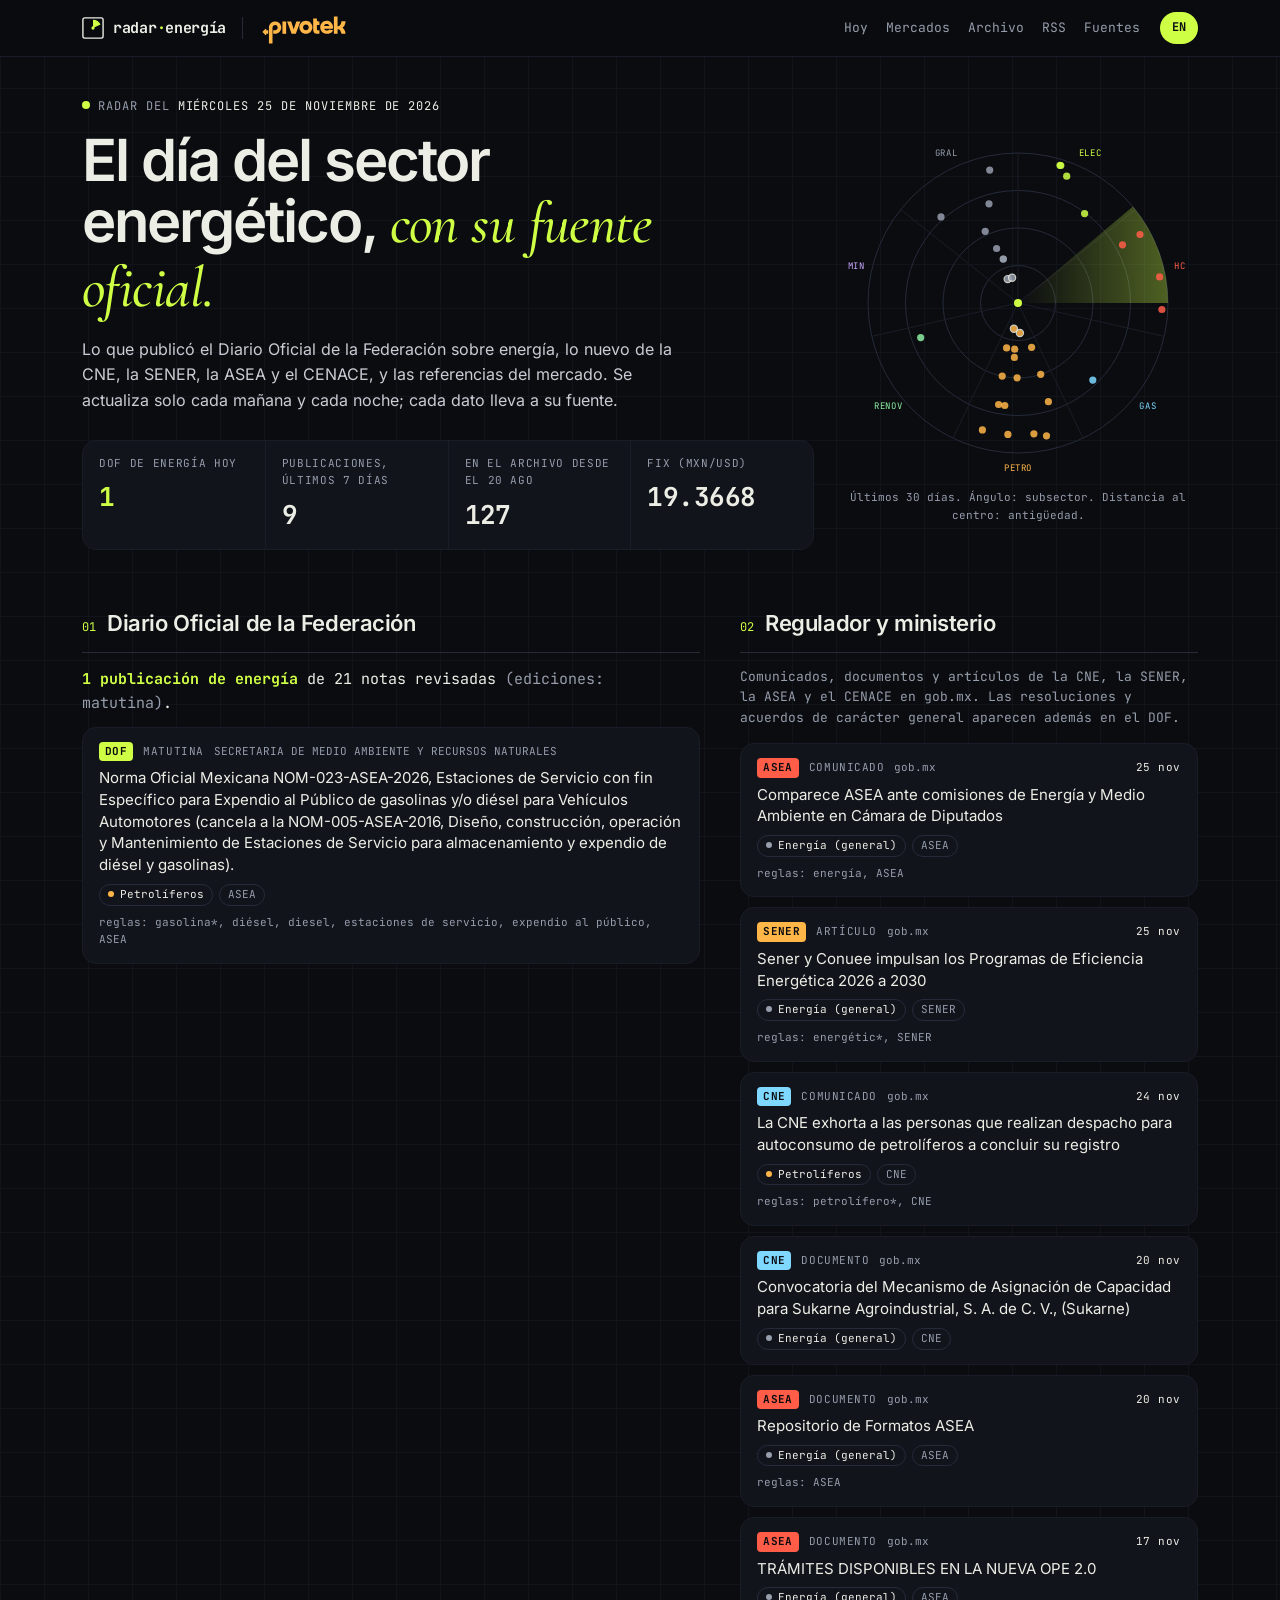
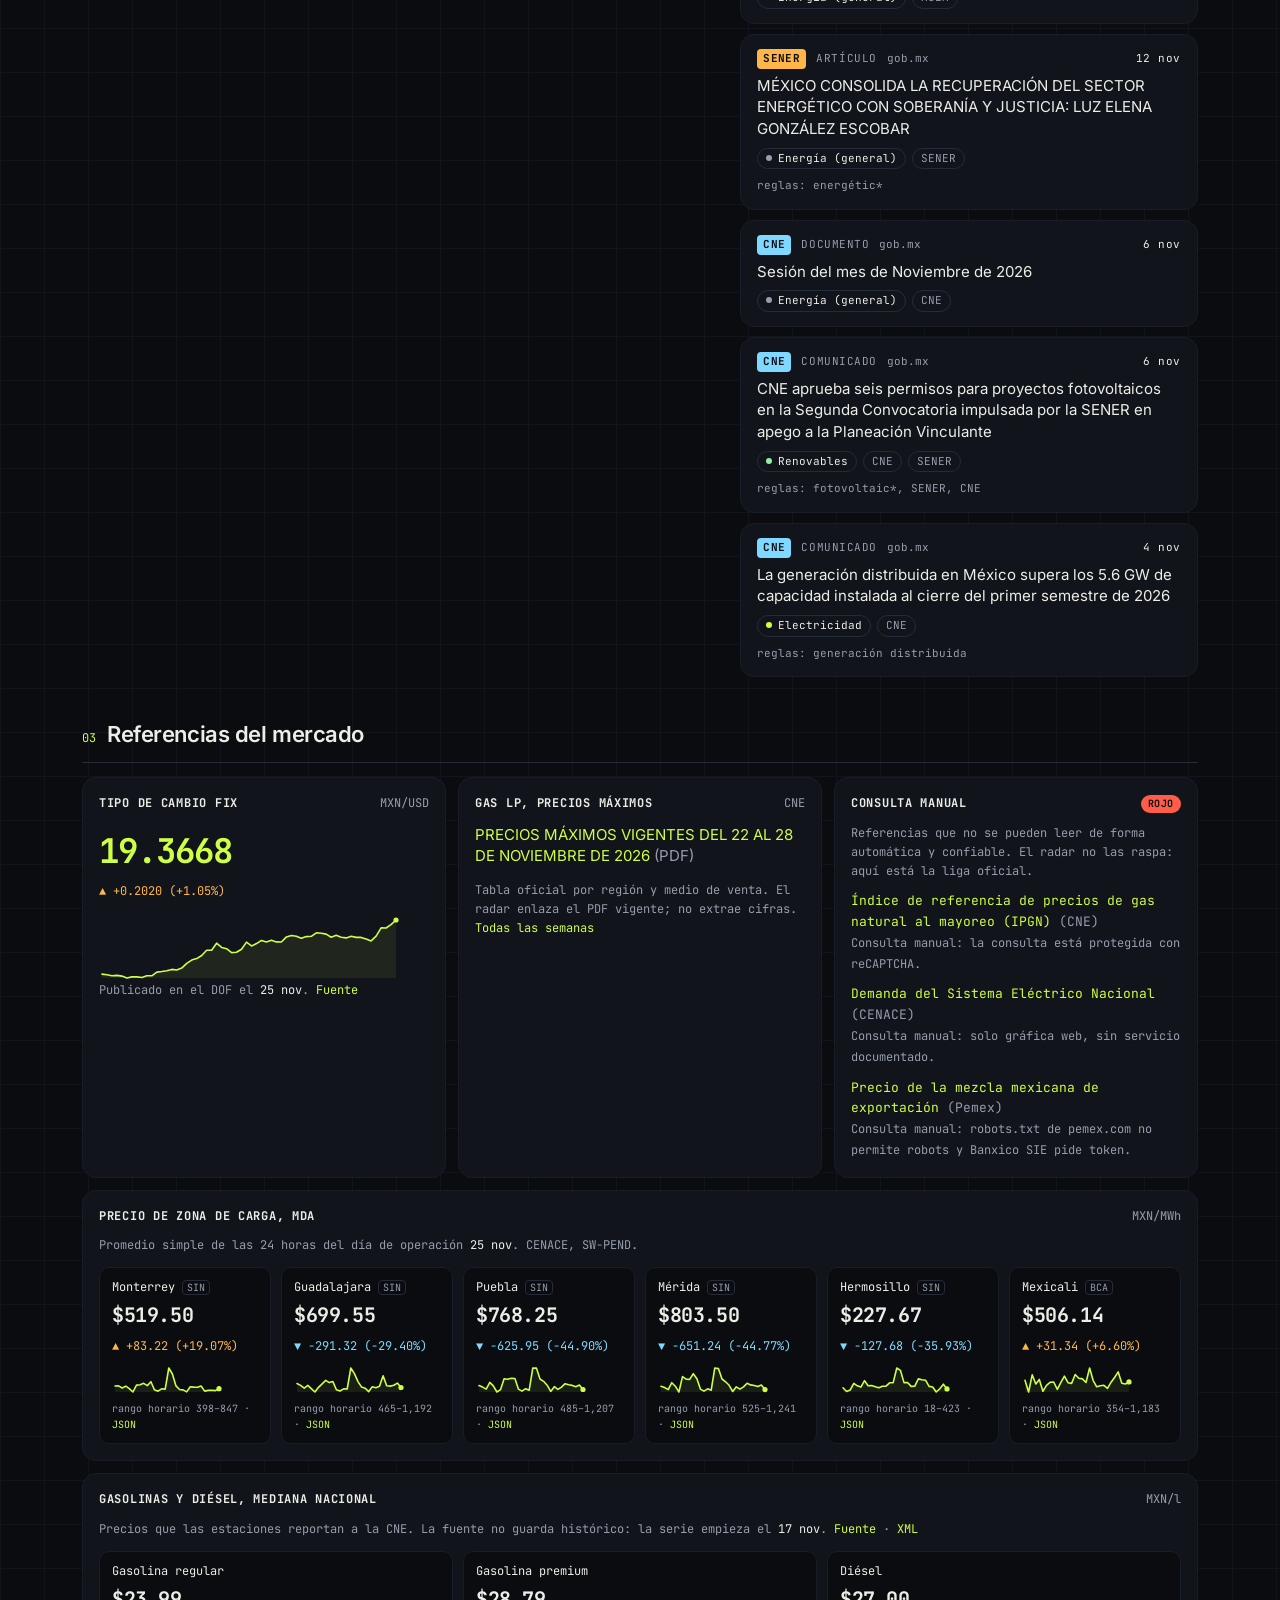
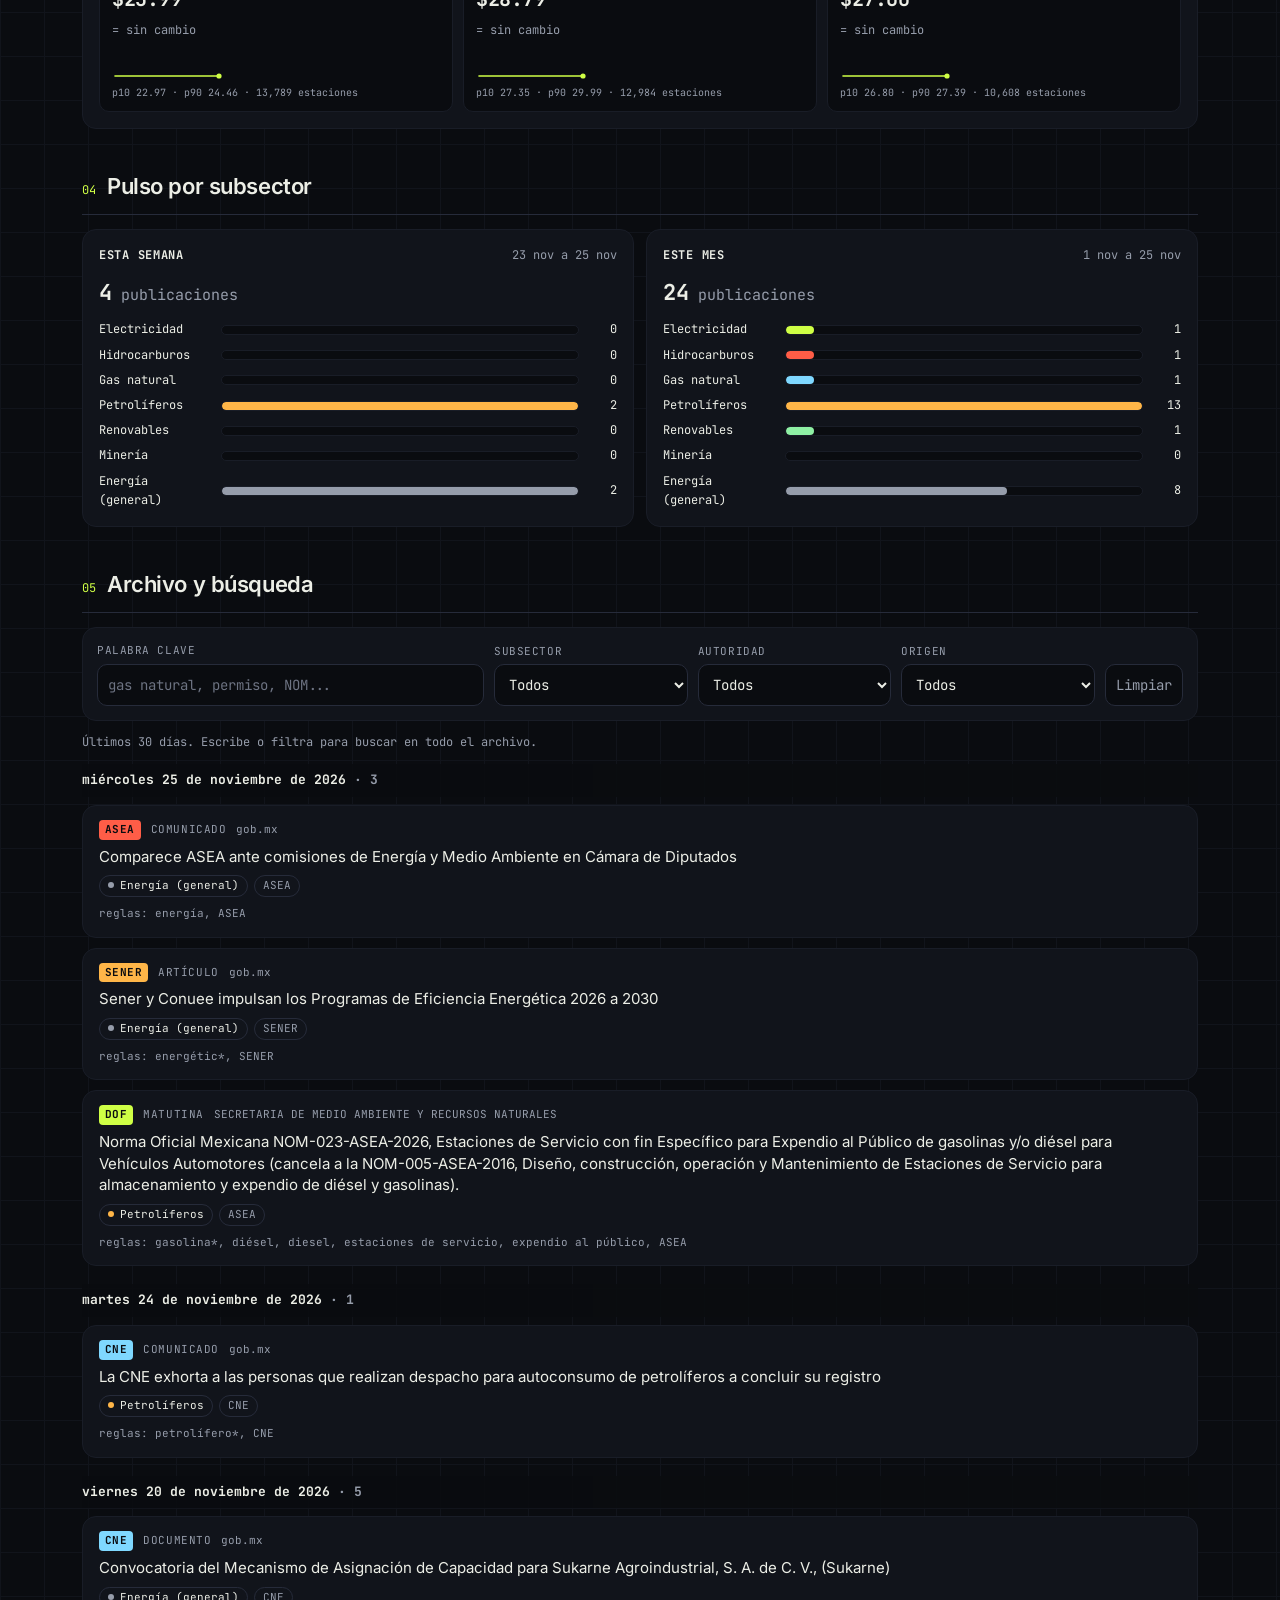
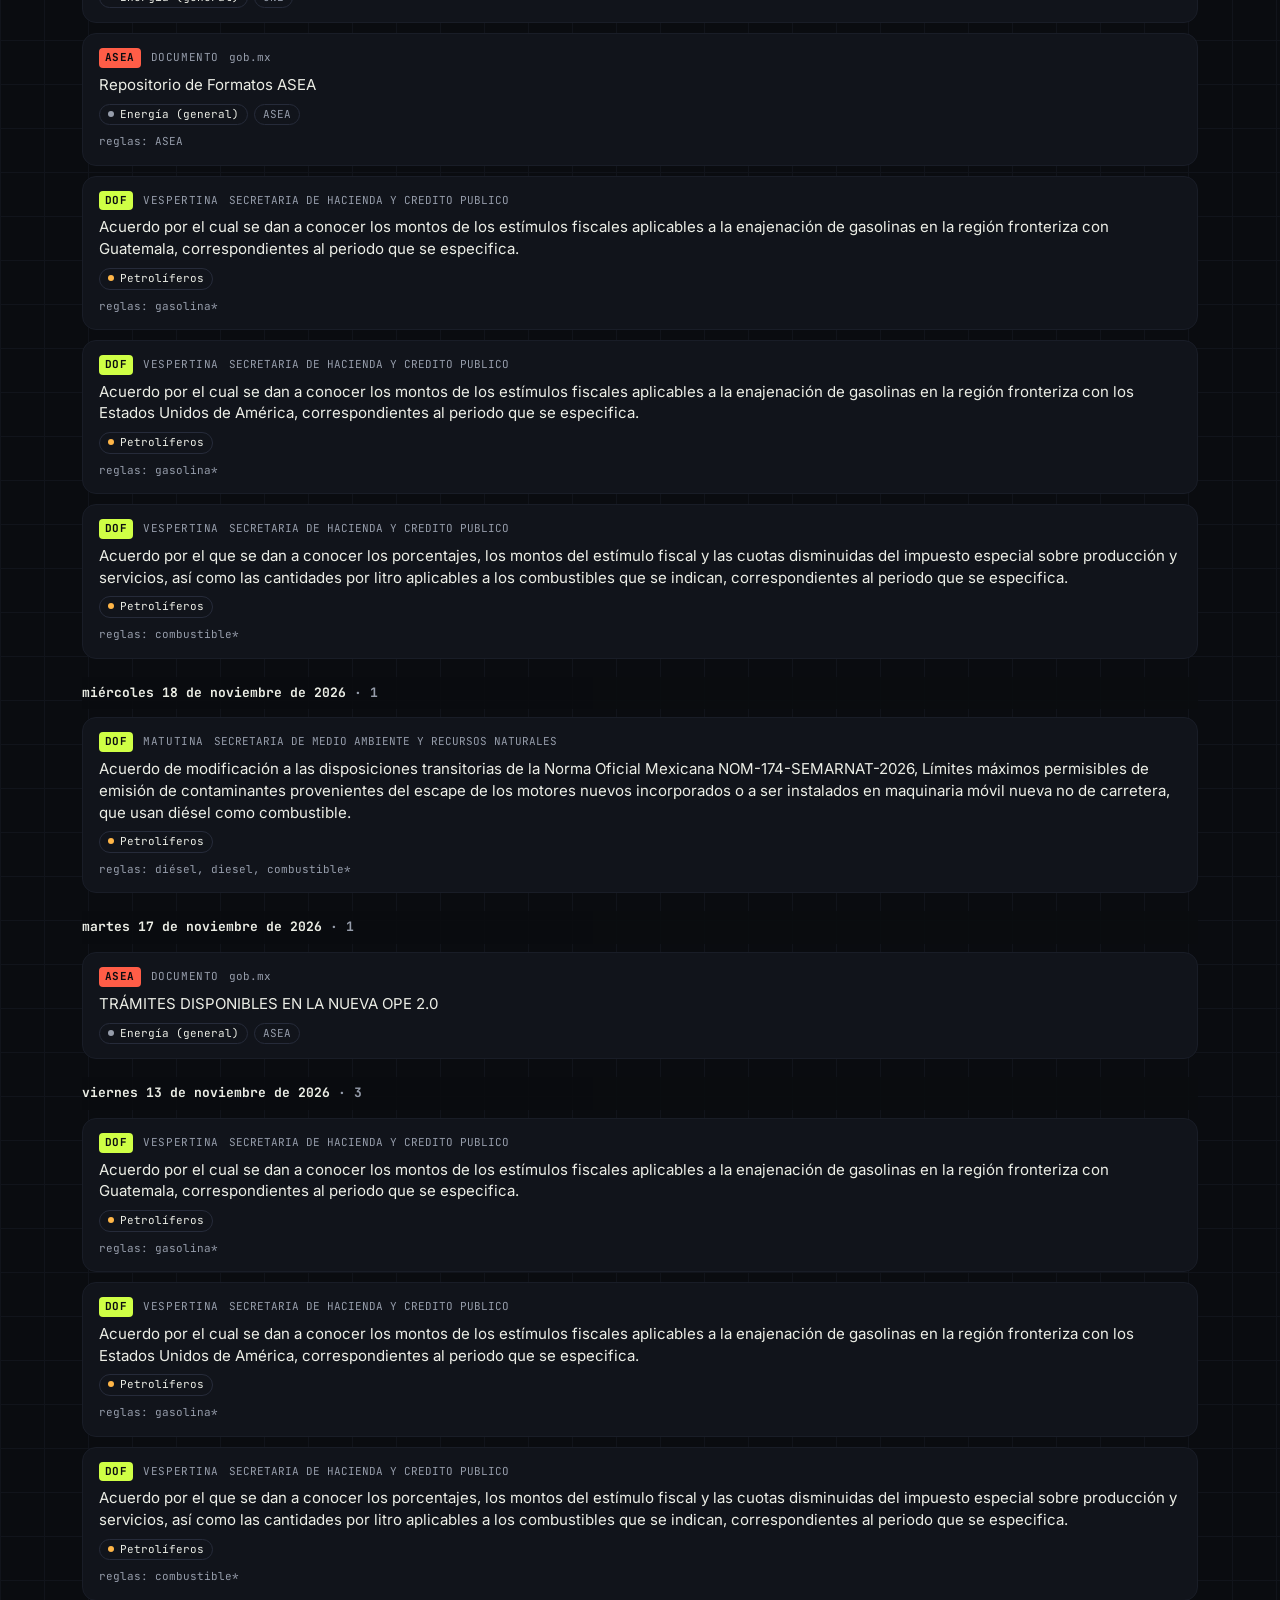
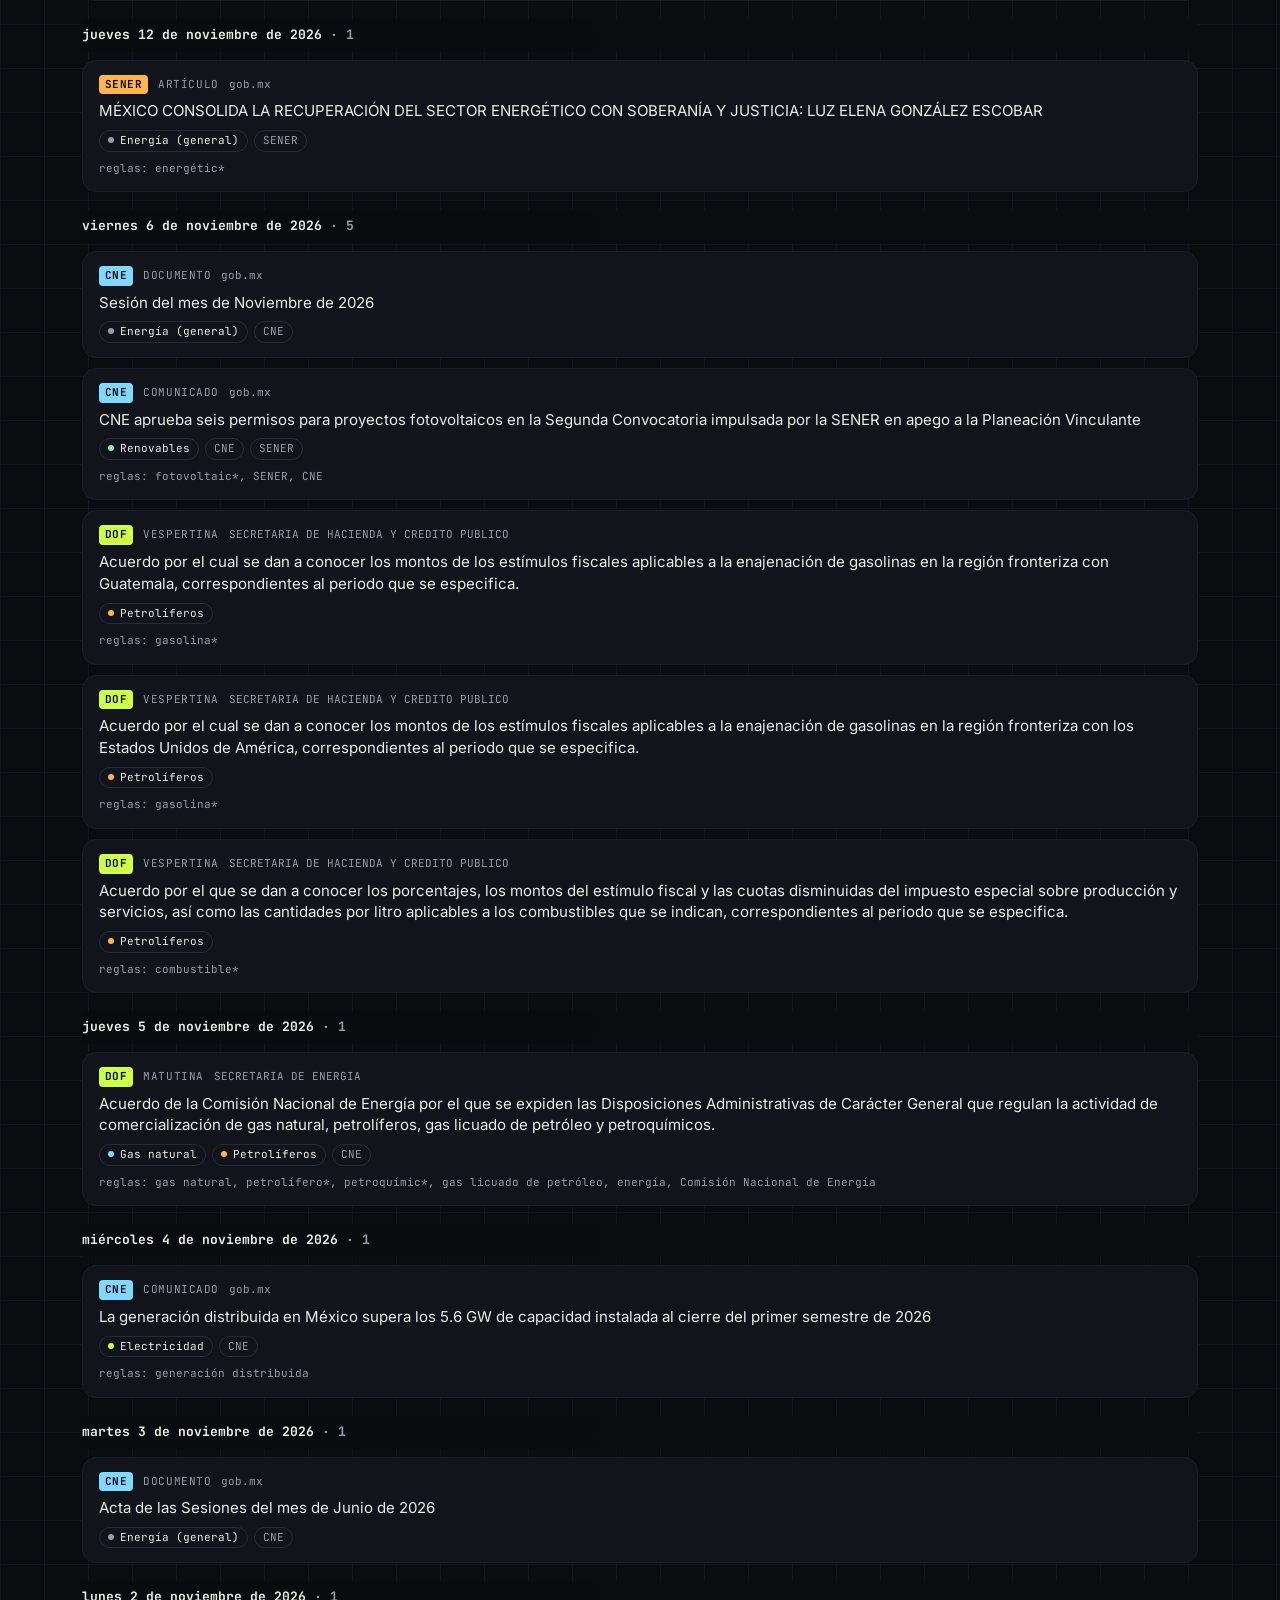
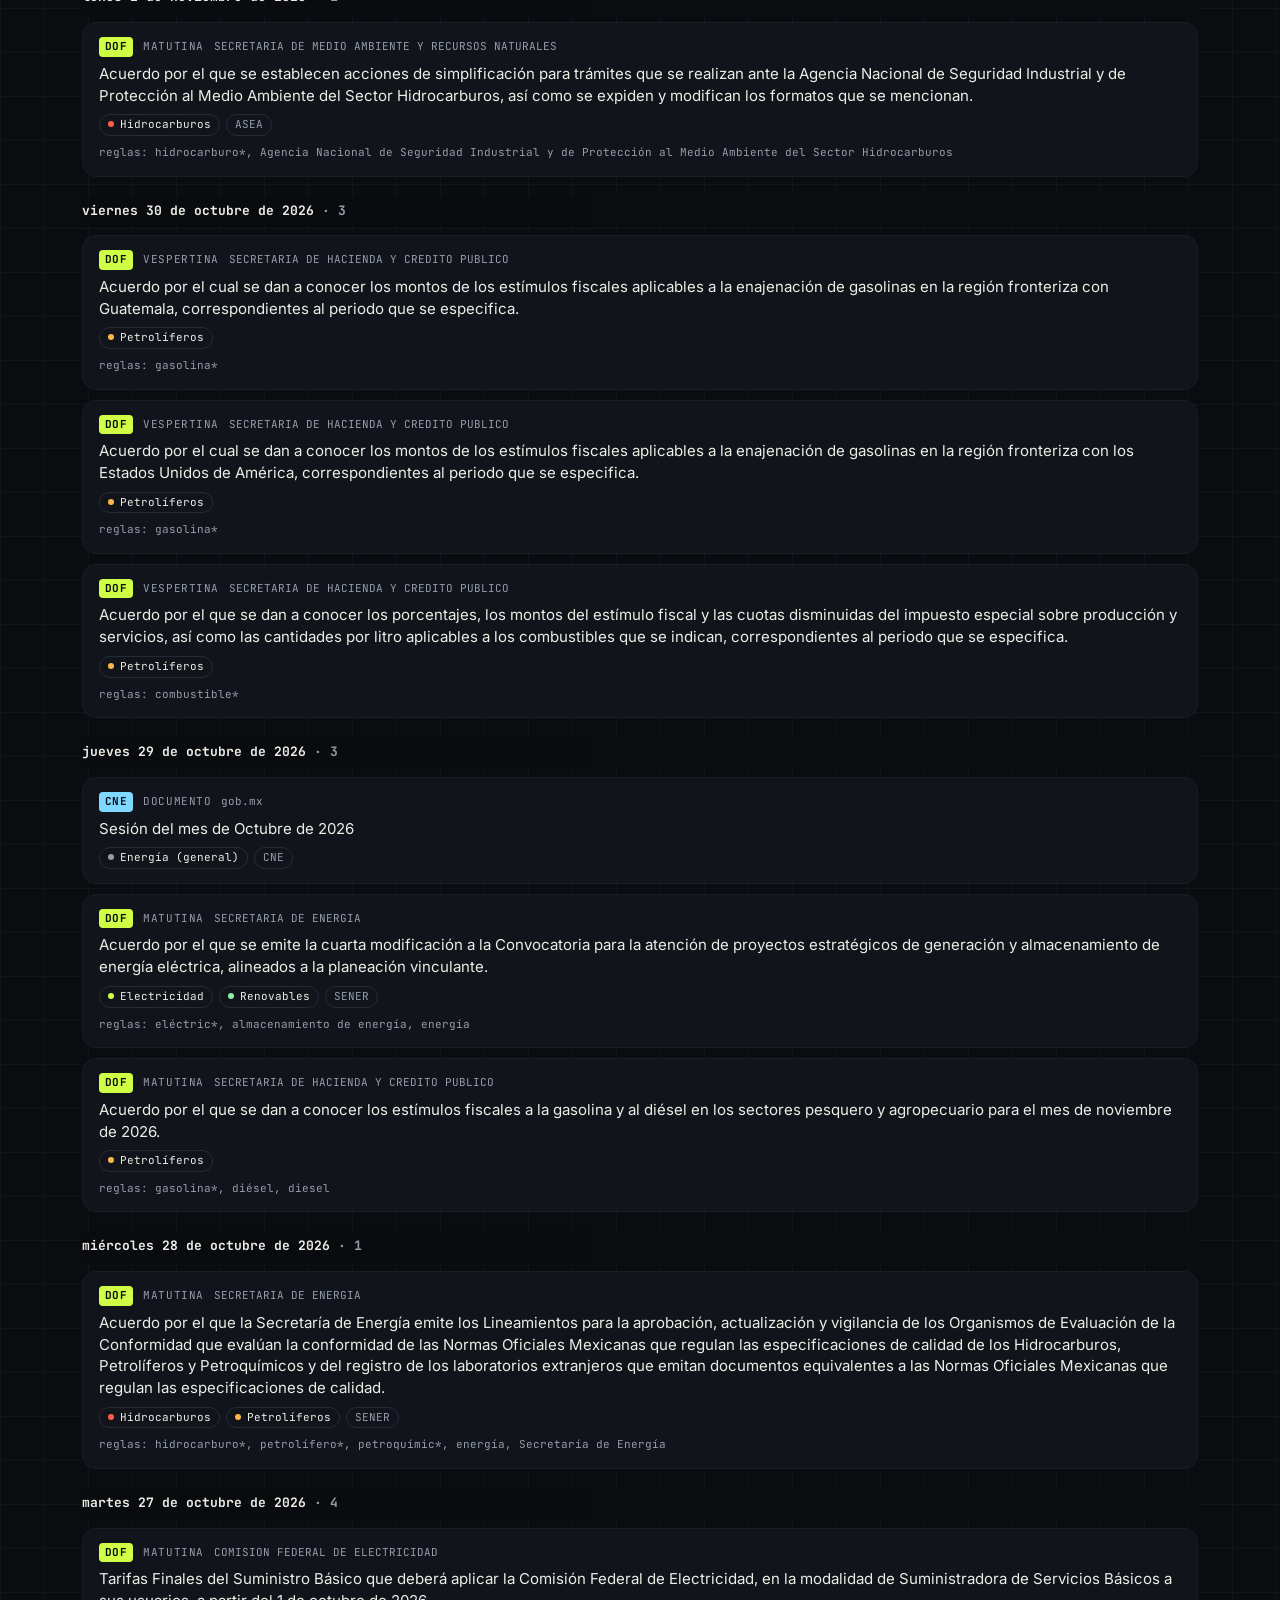
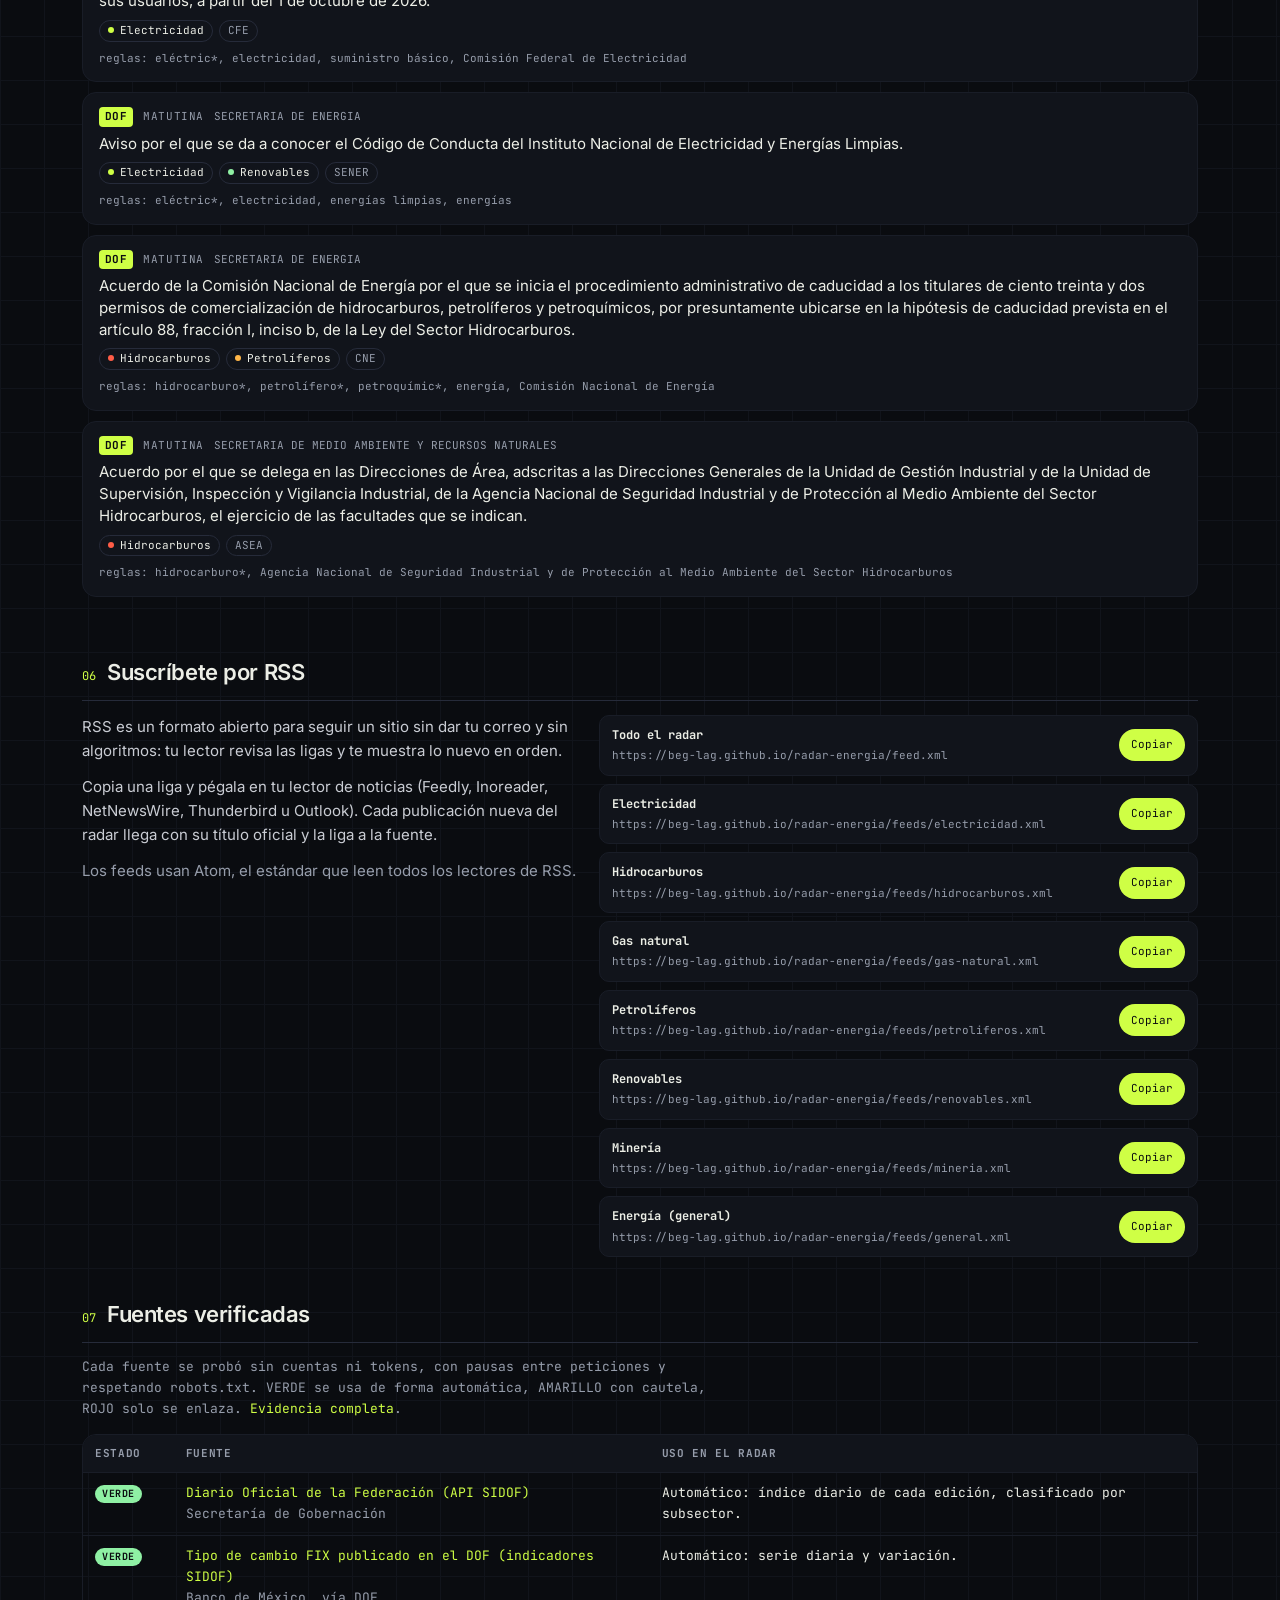
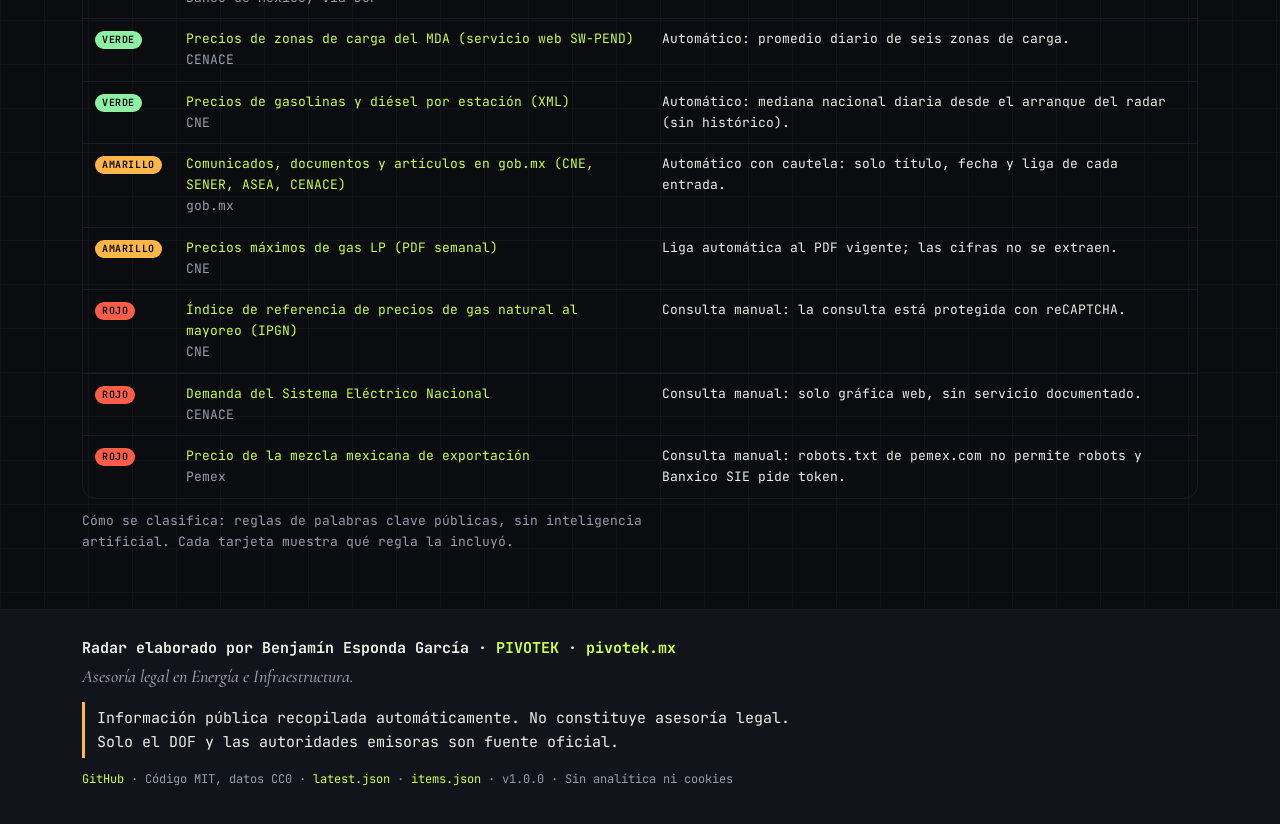
==== commit da6ab568: "feat(site): PIVOTEK logo next to the site name in the header Co-Authored-By: Claude Opus 5.5 <norepl" ====
--- a/docs/index.html
+++ b/docs/index.html
@@ -29,6 +29,7 @@
       <svg class="brand-mark" viewBox="0 0 24 24" width="22" height="22" aria-hidden="true"><rect x="1" y="1" width="22" height="22" rx="2" fill="none" stroke="currentColor" stroke-width="1.5"/><path d="M12 12 L12 3 A9 9 0 0 1 20.2 8.3 Z" fill="#cfff45"/><circle cx="12" cy="12" r="1.8" fill="#cfff45"/></svg>
       <span>radar<b>·</b>energía</span>
     </a>
+    <a class="pvk" href="https://pivotek.mx" title="PIVOTEK"><img class="pvk-logo" src="assets/pivotek-logotipo-naranja.svg" alt="PIVOTEK" width="90" height="34"><img class="pvk-iso" src="assets/pivotek-isotipo-naranja.svg" alt="PIVOTEK" width="21" height="24"></a>
     <nav class="nav" aria-label="Secciones">
       <a href="#hoy" data-i18n="nav.today">Hoy</a>
       <a href="#mercados" data-i18n="nav.markets">Mercados</a>
--- a/docs/assets/styles.css
+++ b/docs/assets/styles.css
@@ -67,6 +67,12 @@
 .brand { display: inline-flex; align-items: center; gap: 9px; color: var(--paper); font-weight: 700; letter-spacing: -0.02em; white-space: nowrap; }
 .brand b { color: var(--lime); }
 .brand:hover { text-decoration: none; }
+/* PIVOTEK logo next to the site name (orange on ink; isotype on narrow screens) */
+.pvk { display: flex; align-items: center; flex: none; height: 22px; margin-left: 4px; padding-left: 16px; border-left: 1px solid var(--line); }
+.pvk:hover { text-decoration: none; opacity: 0.85; }
+.pvk img { display: block; transform: translateY(2px); }
+.pvk-iso { display: none !important; }
+@media (max-width: 360px) { .pvk-logo { display: none !important; } .pvk-iso { display: block !important; } }
 .top-row { flex-wrap: wrap; }
 .nav { order: 3; display: flex; flex-wrap: wrap; gap: 4px 16px; width: 100%; padding: 0 0 10px; font-size: 12px; }
 .nav a { color: var(--muted); }
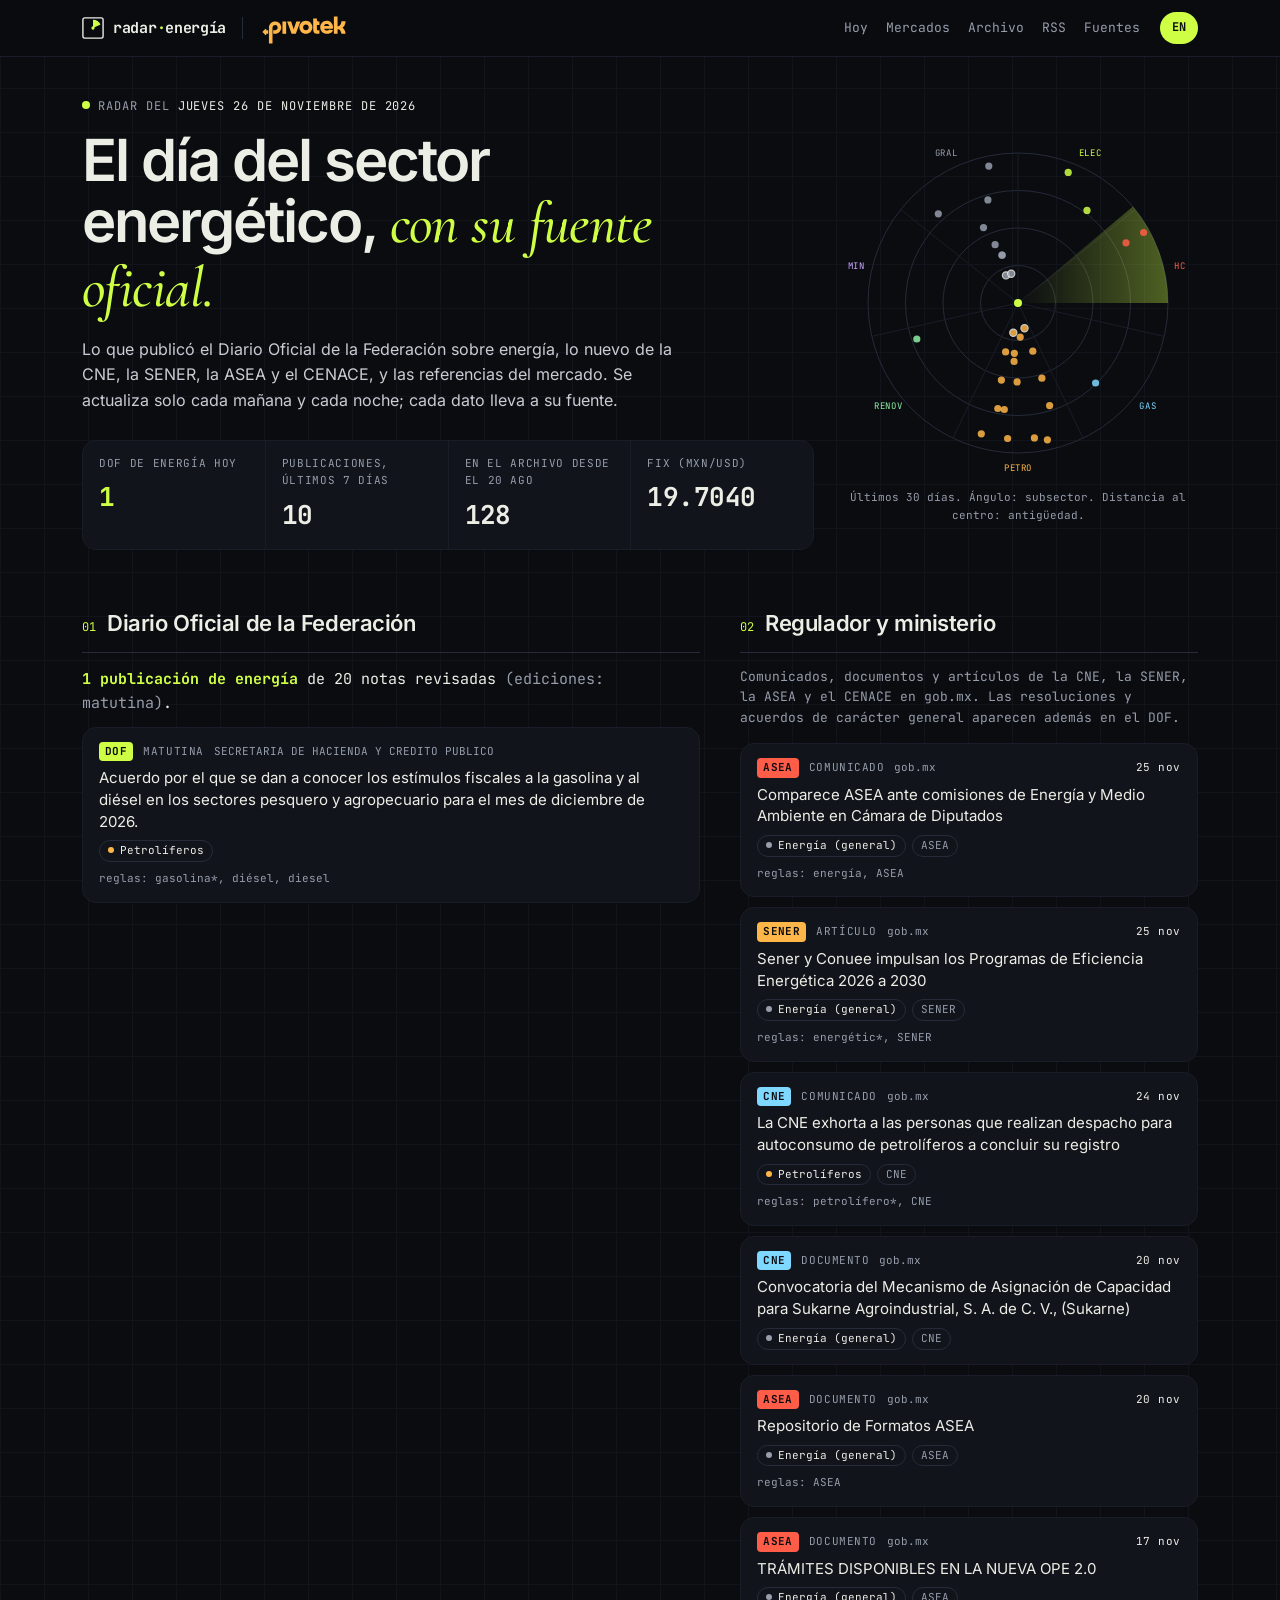
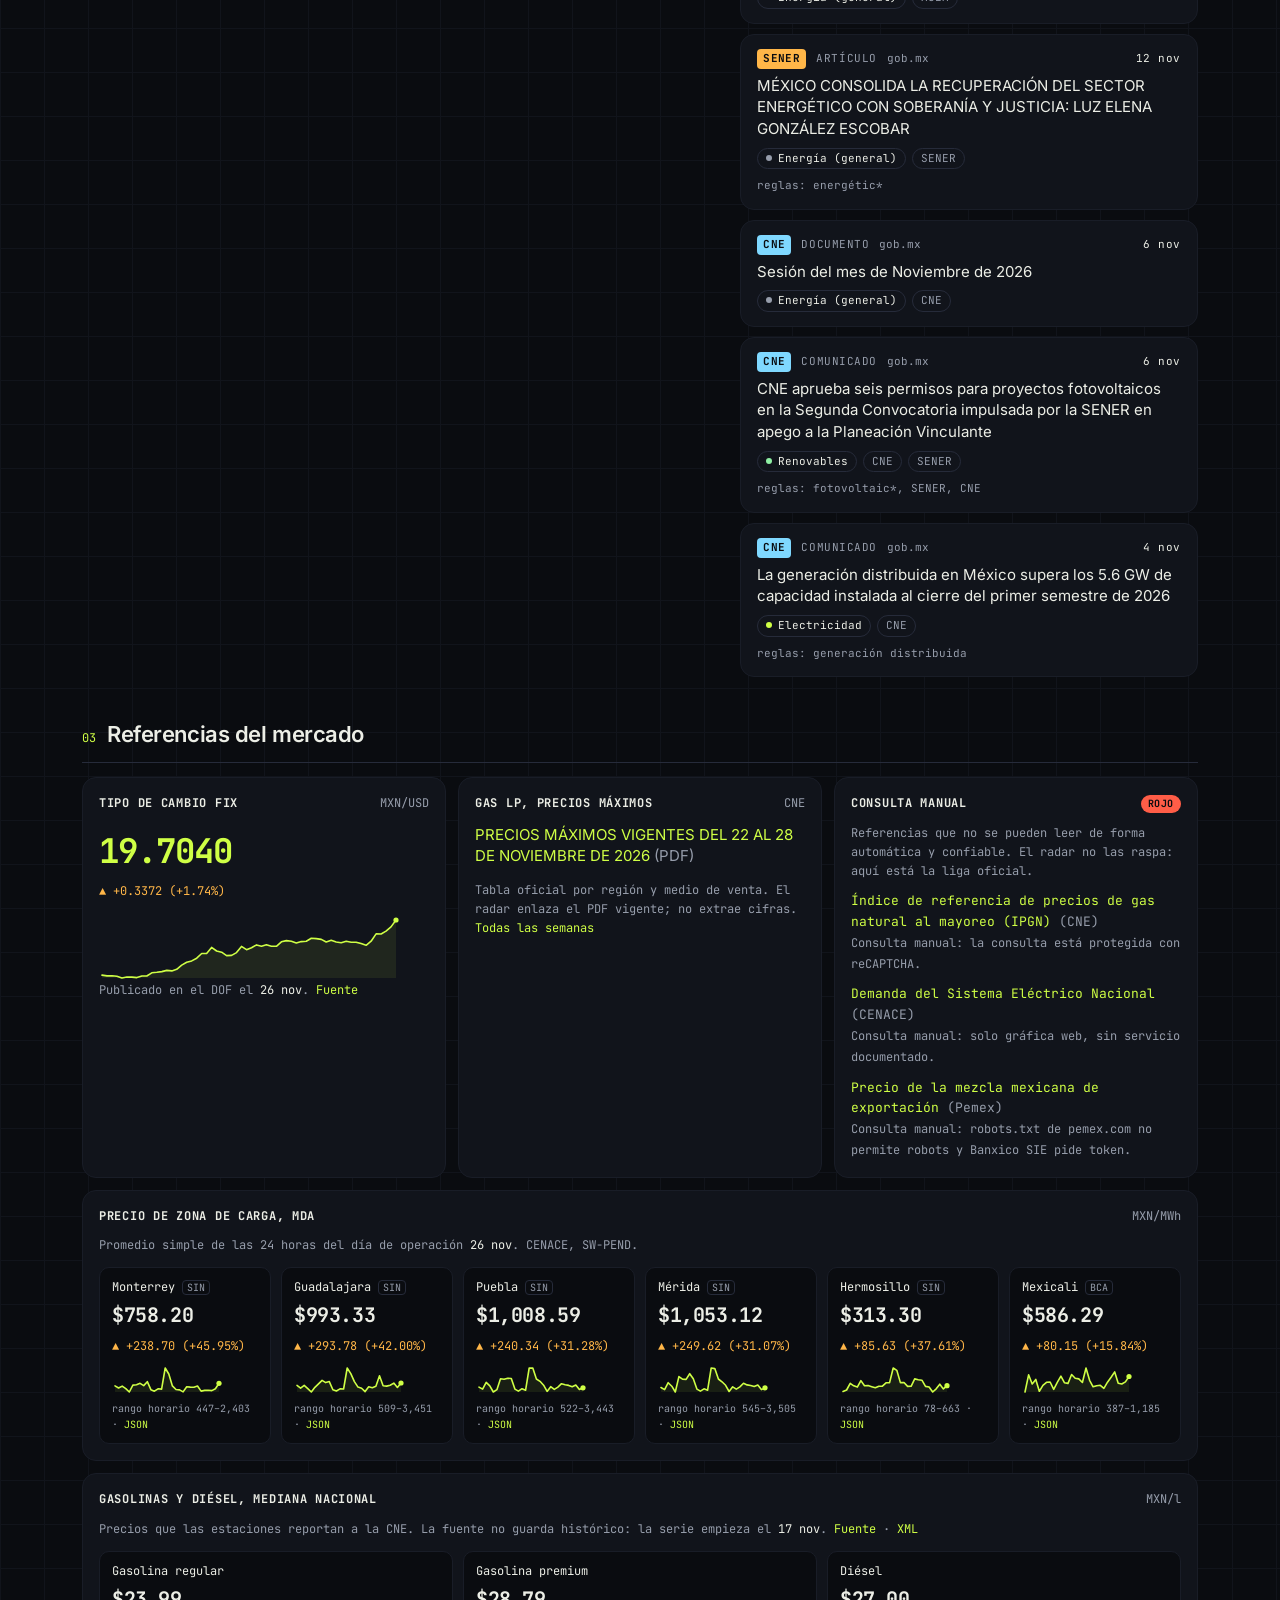
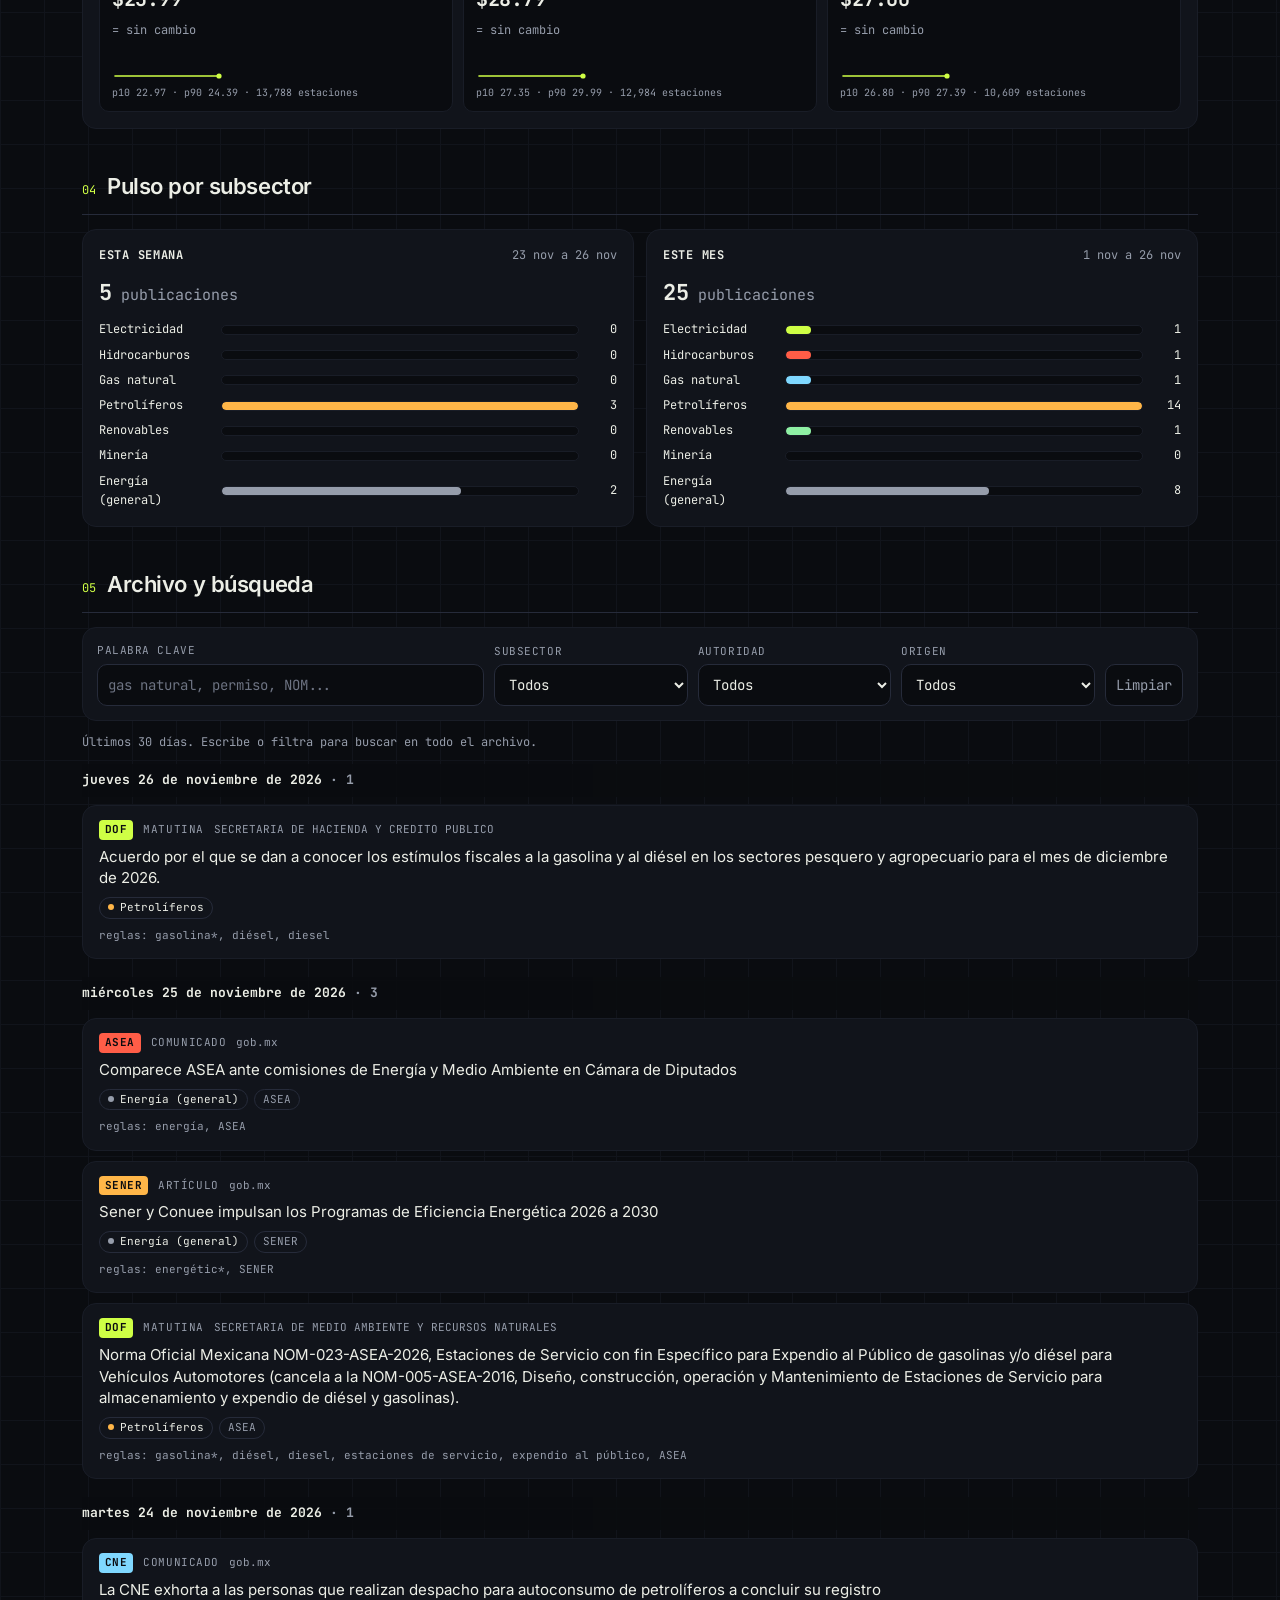
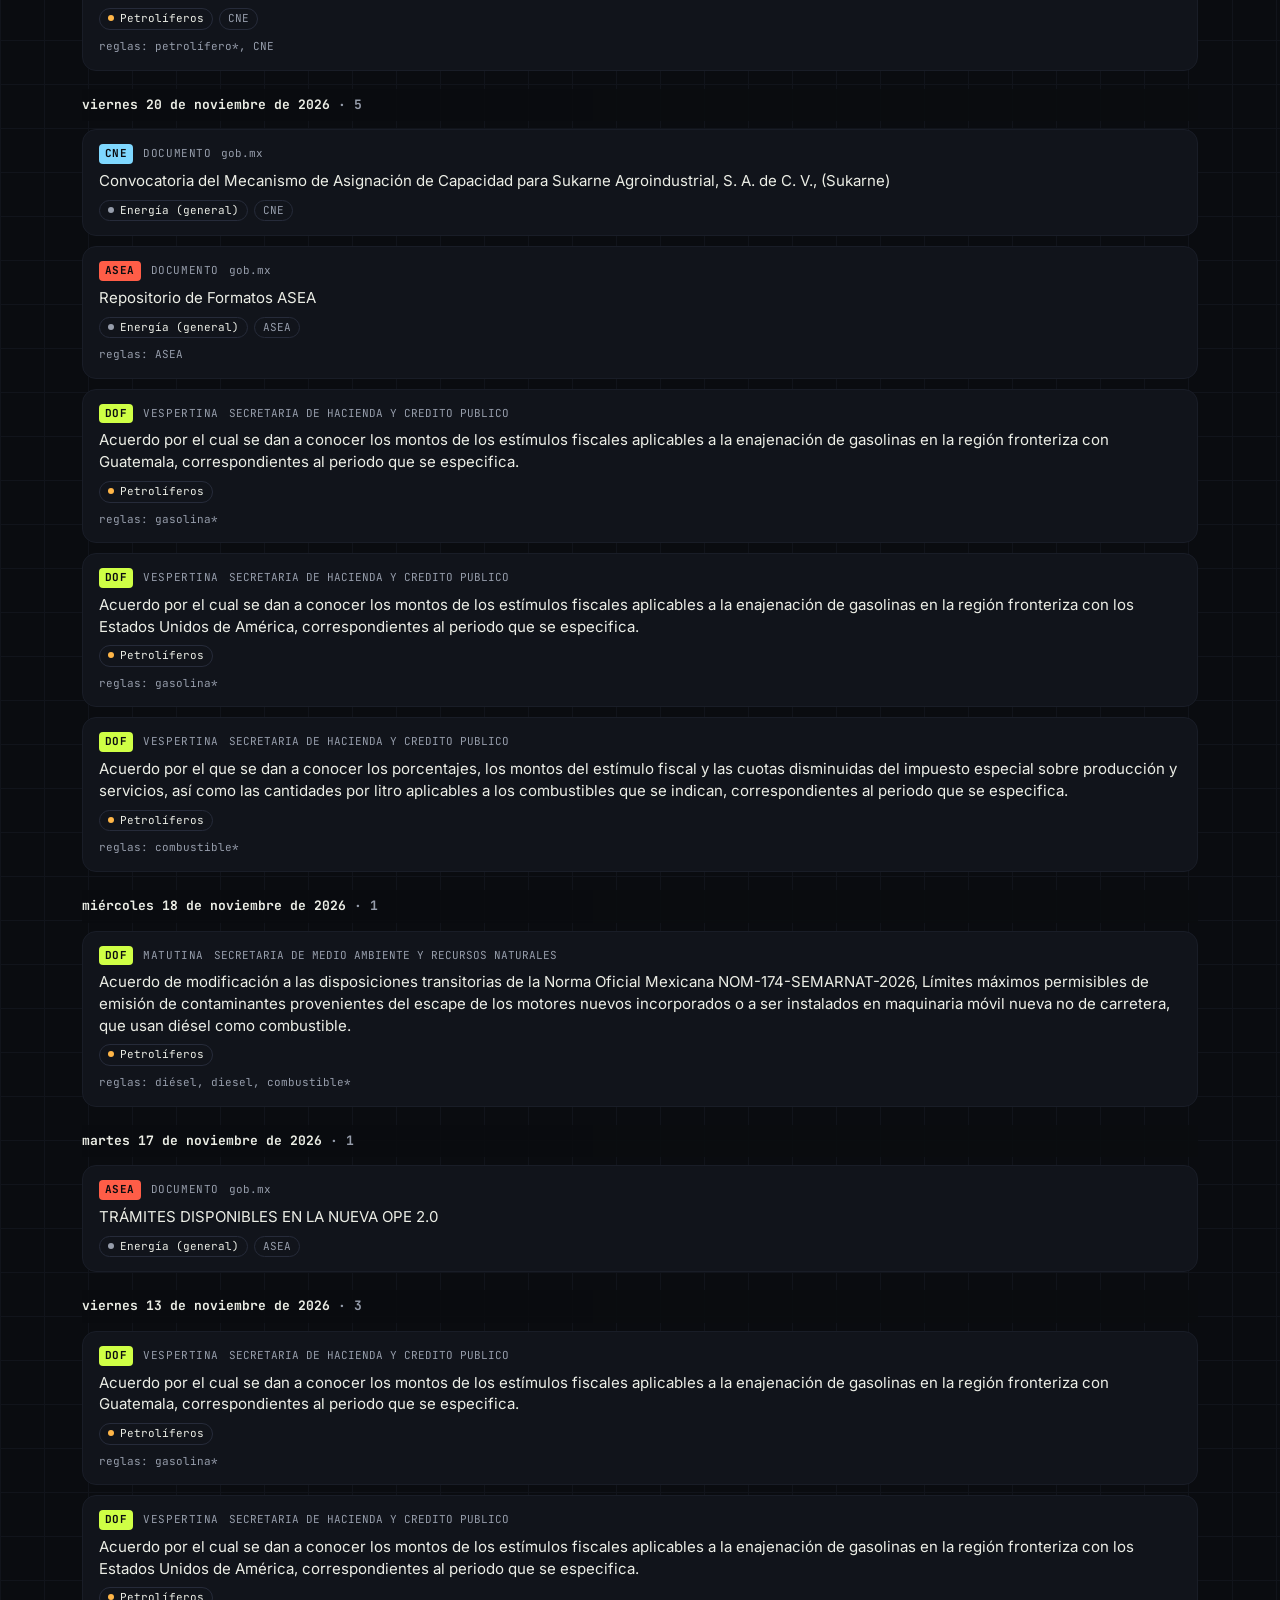
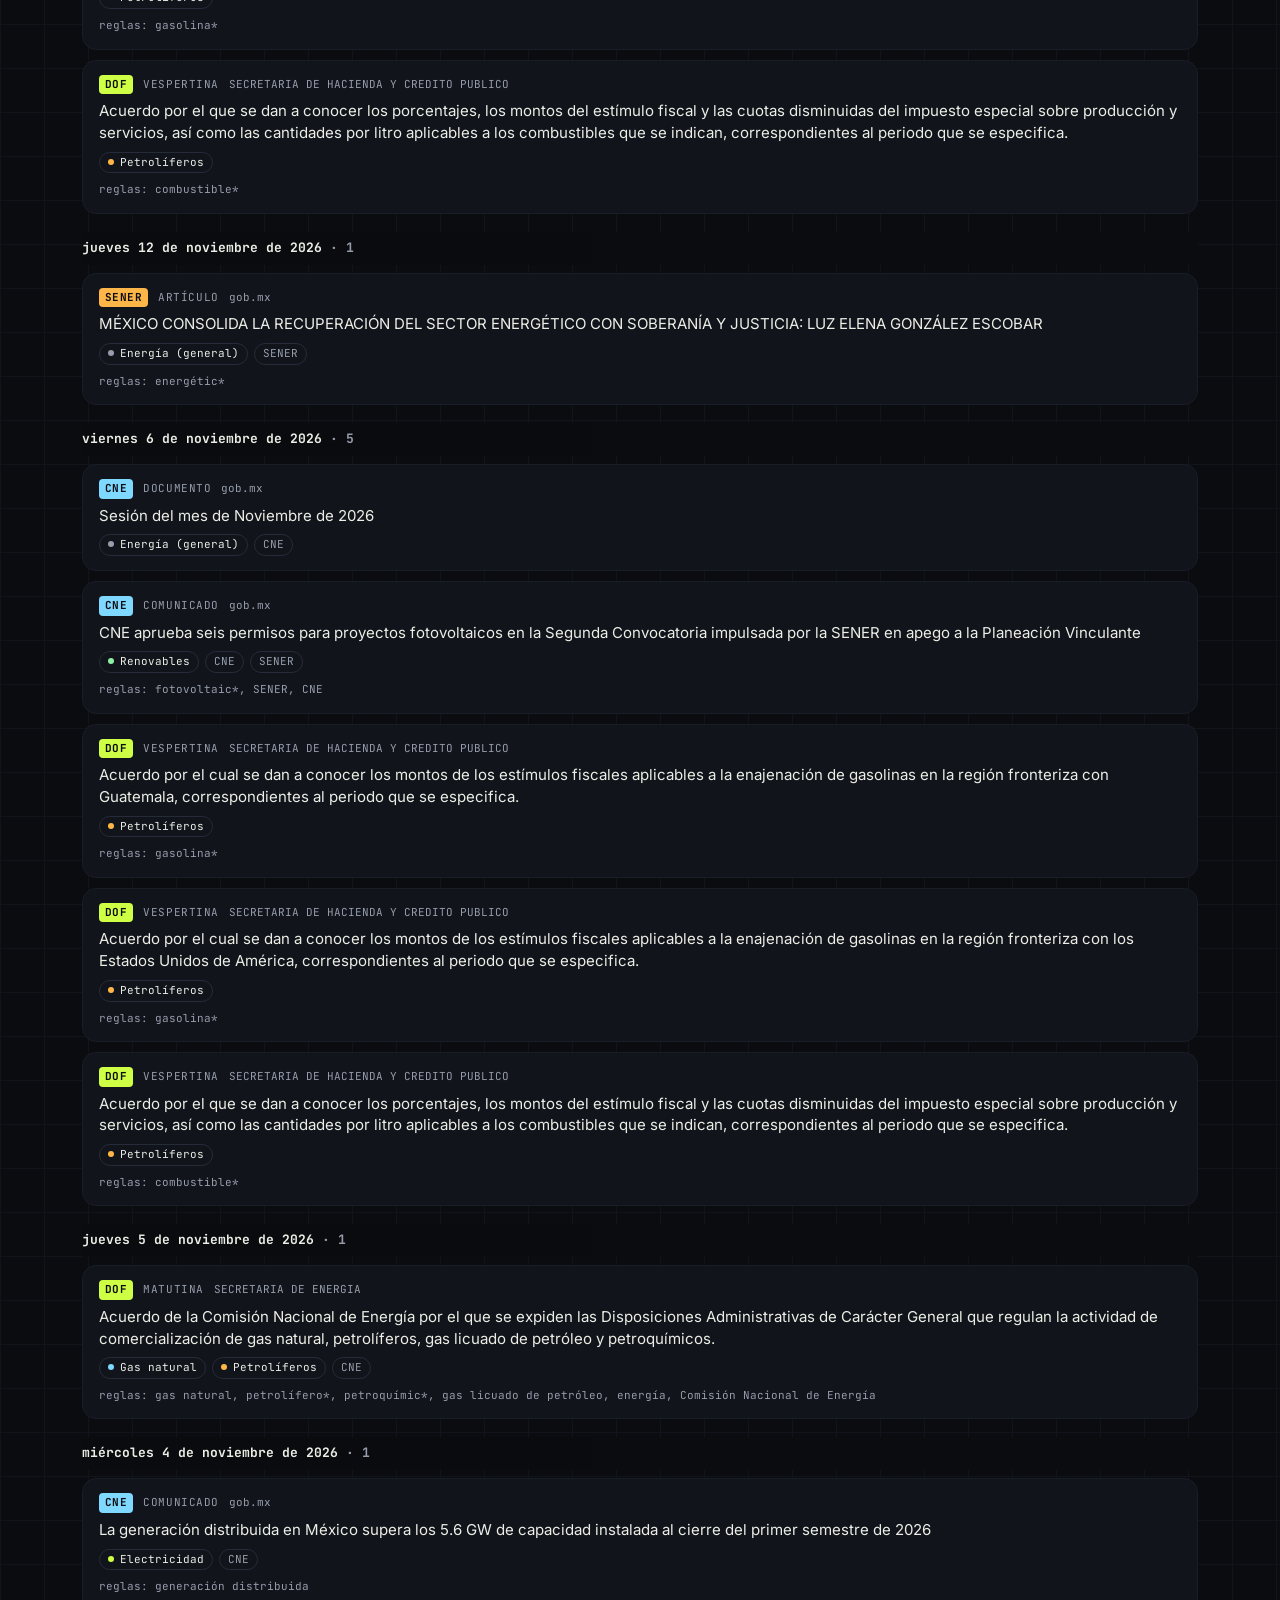
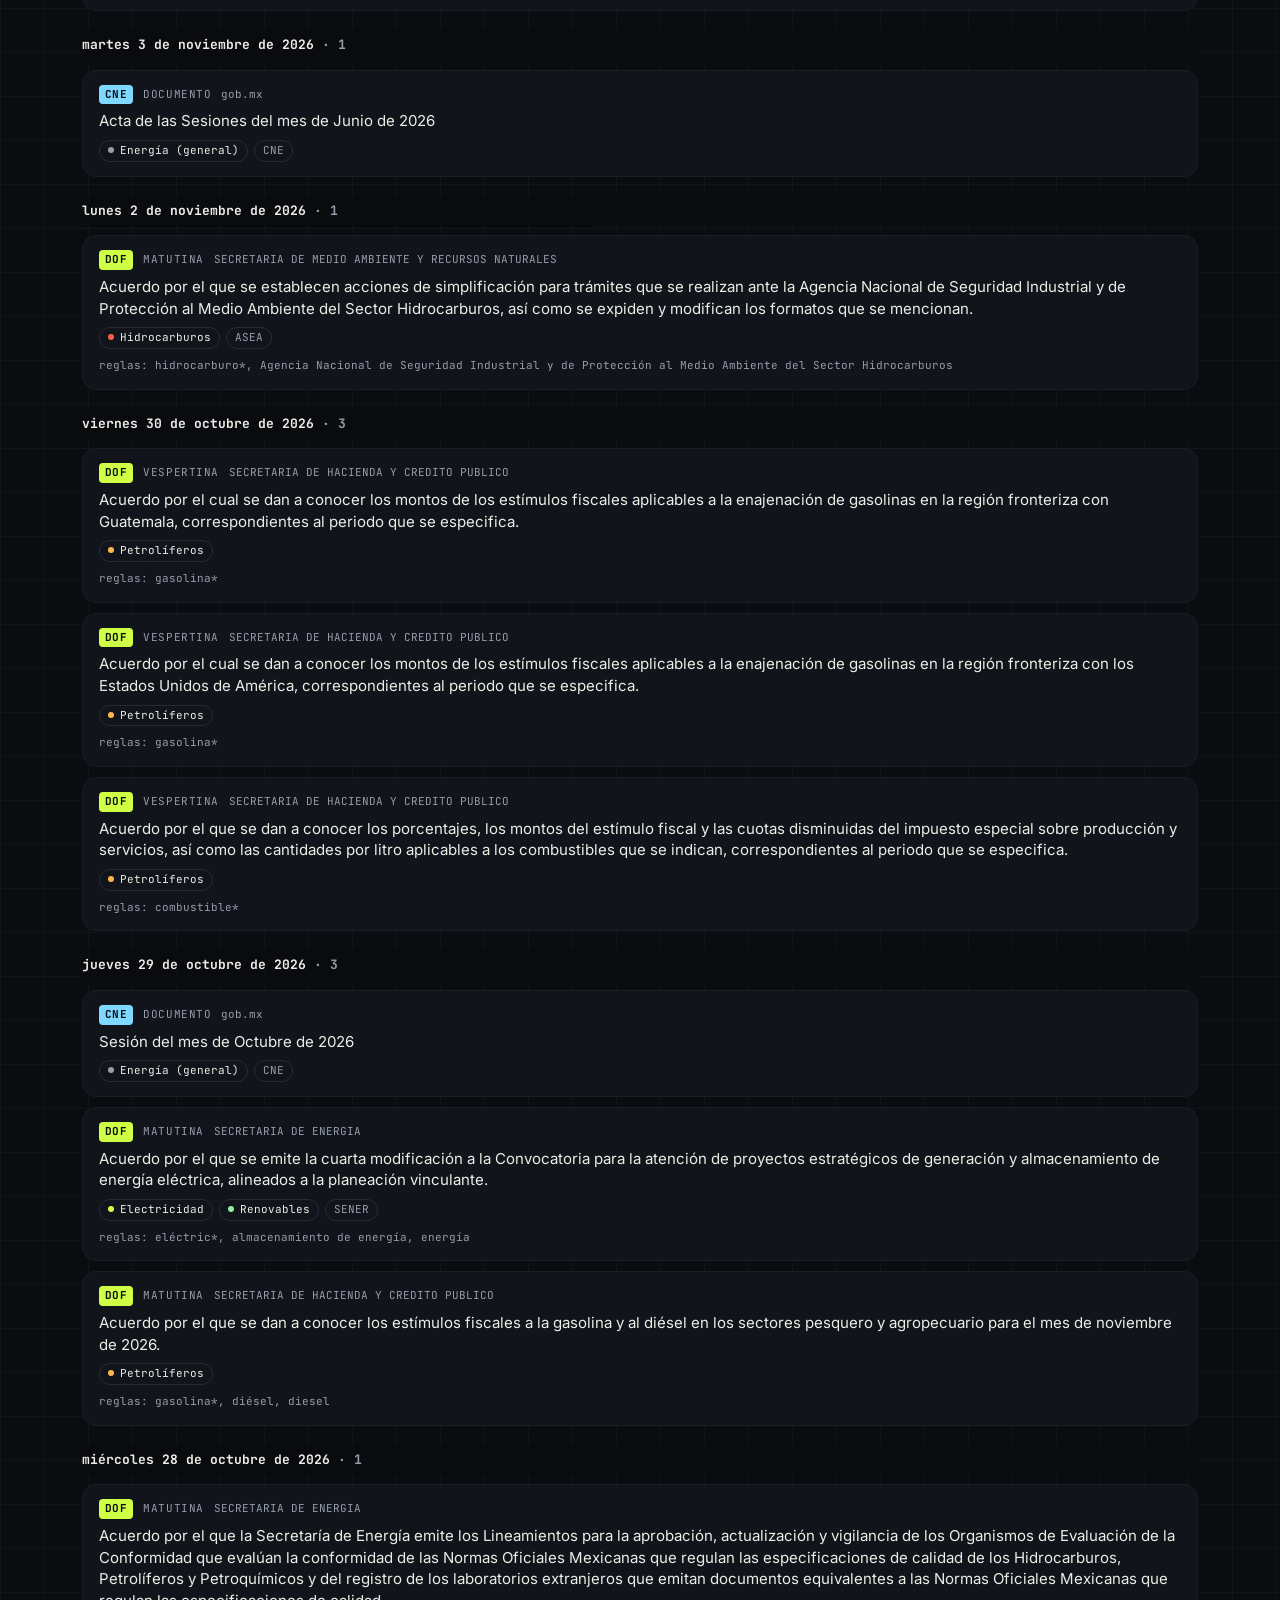
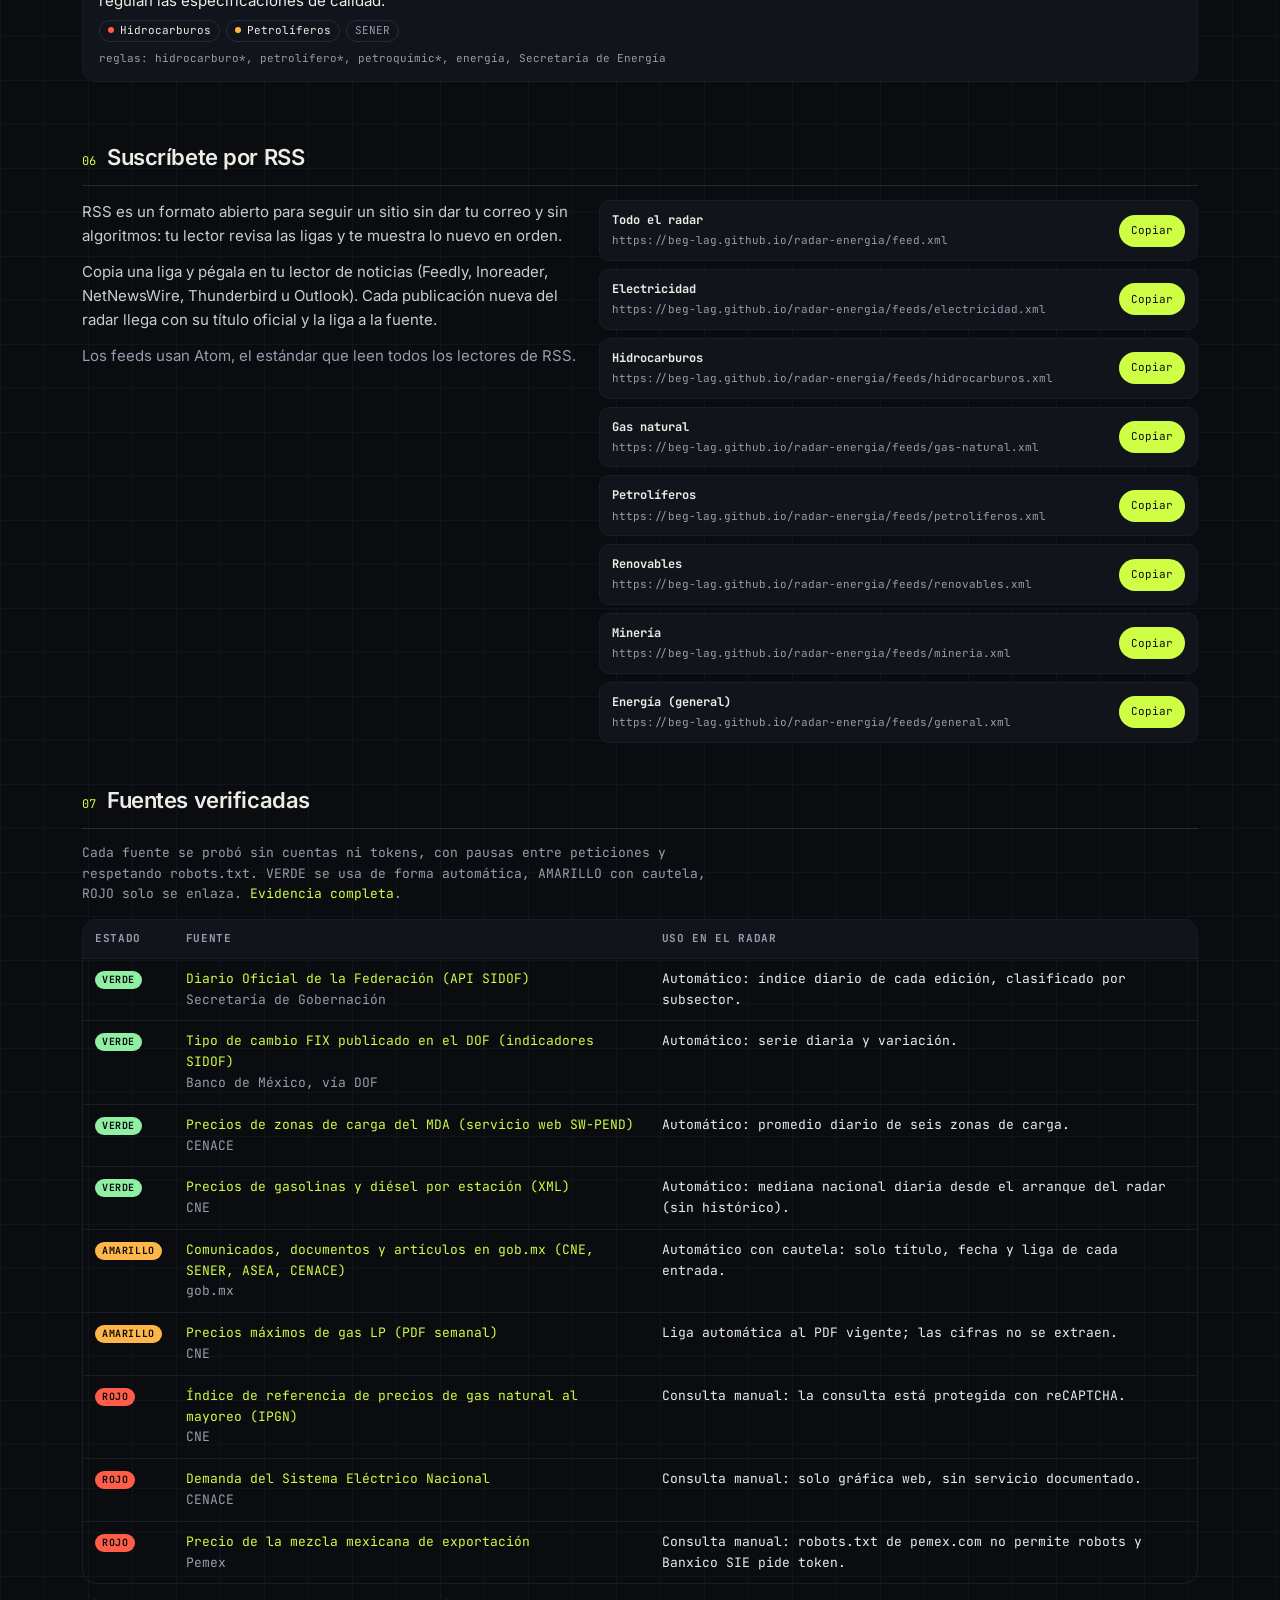
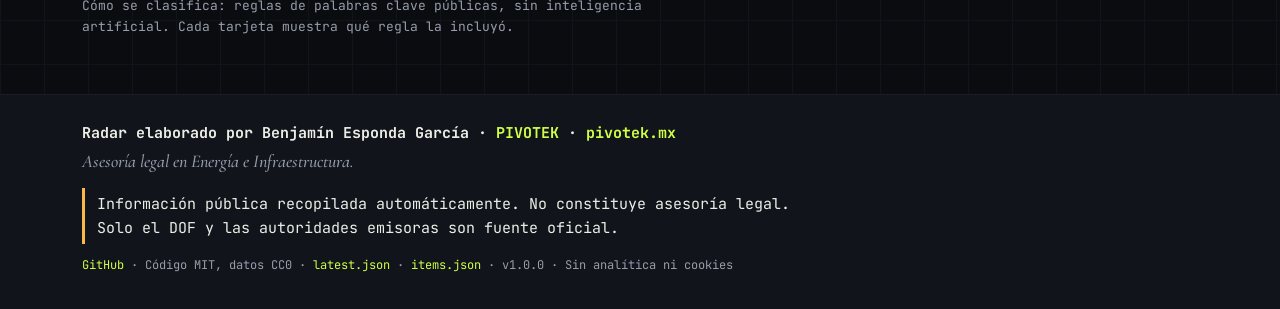
==== commit 35db1cb9: "chore(data): radar update through 2026-11-26 (128 items)" ====
--- a/docs/index.html
+++ b/docs/index.html
@@ -44,23 +44,23 @@
 <main id="main">
   <section class="hero wrap" aria-labelledby="hero-title">
   <div class="hero-text">
-    <p class="kicker"><span class="dot" aria-hidden="true"></span> <span data-i18n="hero.kicker">Radar del</span> <time datetime="2026-11-25" data-fmt="weekday">miércoles 25 de noviembre de 2026</time></p>
+    <p class="kicker"><span class="dot" aria-hidden="true"></span> <span data-i18n="hero.kicker">Radar del</span> <time datetime="2026-11-26" data-fmt="weekday">jueves 26 de noviembre de 2026</time></p>
     <h1 id="hero-title"><span data-i18n="hero.title.a">El día del sector energético,</span> <em data-i18n="hero.title.b">con su fuente oficial.</em></h1>
     <p class="hero-sub" data-i18n="hero.sub">Lo que publicó el Diario Oficial de la Federación sobre energía, lo nuevo de la CNE, la SENER, la ASEA y el CENACE, y las referencias del mercado. Se actualiza solo cada mañana y cada noche; cada dato lleva a su fuente.</p>
     <dl class="stats">
       <div><dt data-i18n="hero.stat.dof">DOF de energía hoy</dt><dd>1</dd></div>
-      <div><dt data-i18n="hero.stat.week">Publicaciones, últimos 7 días</dt><dd>9</dd></div>
-      <div><dt><span data-i18n="hero.stat.total">En el archivo desde el</span> <time datetime="2026-08-20" data-fmt="short">20 ago</time></dt><dd>127</dd></div>
-      <div><dt data-i18n="hero.stat.fix">FIX (MXN/USD)</dt><dd>19.3668</dd></div>
+      <div><dt data-i18n="hero.stat.week">Publicaciones, últimos 7 días</dt><dd>10</dd></div>
+      <div><dt><span data-i18n="hero.stat.total">En el archivo desde el</span> <time datetime="2026-08-20" data-fmt="short">20 ago</time></dt><dd>128</dd></div>
+      <div><dt data-i18n="hero.stat.fix">FIX (MXN/USD)</dt><dd>19.7040</dd></div>
     </dl>
   </div>
-  <figure class="hero-radar"><svg class="radar" viewBox="0 0 360 360" role="img" aria-labelledby="radar-t"><title id="radar-t">Radar de los últimos 30 días: cada punto es una publicación, el ángulo es su subsector y la distancia al centro, su antigüedad.</title><defs><linearGradient id="sweep" x1="0" y1="0" x2="1" y2="0"><stop offset="0" stop-color="#cfff45" stop-opacity="0"/><stop offset="1" stop-color="#cfff45" stop-opacity="0.35"/></linearGradient></defs><circle cx="180" cy="180" r="150.0" class="ring"/><circle cx="180" cy="180" r="112.5" class="ring"/><circle cx="180" cy="180" r="75.0" class="ring"/><circle cx="180" cy="180" r="37.5" class="ring"/><line x1="180" y1="180" x2="180.0" y2="30.0" class="spoke"/><text x="252.0" y="30.4" class="rim" fill="#cfff45">ELEC</text><line x1="180" y1="180" x2="297.3" y2="86.5" class="spoke"/><text x="341.8" y="143.1" class="rim" fill="#ff5d47">HC</text><line x1="180" y1="180" x2="326.2" y2="213.4" class="spoke"/><text x="309.8" y="283.5" class="rim" fill="#7fd8ff">GAS</text><line x1="180" y1="180" x2="245.1" y2="315.1" class="spoke"/><text x="180.0" y="346.0" class="rim" fill="#ffb648">PETRO</text><line x1="180" y1="180" x2="114.9" y2="315.1" class="spoke"/><text x="50.2" y="283.5" class="rim" fill="#8ff0a4">RENOV</text><line x1="180" y1="180" x2="33.8" y2="213.4" class="spoke"/><text x="18.2" y="143.1" class="rim" fill="#c9a7ff">MIN</text><line x1="180" y1="180" x2="62.7" y2="86.5" class="spoke"/><text x="108.0" y="30.4" class="rim" fill="#969dab">GRAL</text><g class="sweep"><path d="M180 180 L330 180 A150 150 0 0 0 294.9 83.6 Z" fill="url(#sweep)"/></g><circle cx="169.7" cy="156.1" r="3.6" class="blip fresh" fill="#969dab"/><circle cx="174.1" cy="154.7" r="3.6" class="blip fresh" fill="#969dab"/><circle cx="175.9" cy="205.7" r="3.6" class="blip fresh" fill="#ffb648"/><circle cx="181.9" cy="210.0" r="3.6" class="blip fresh" fill="#ffb648"/><circle cx="165.4" cy="136.0" r="3.6" class="blip" fill="#969dab"/><circle cx="165.2" cy="136.1" r="3.6" class="blip" fill="#969dab"/><circle cx="168.6" cy="224.9" r="3.6" class="blip" fill="#ffb648"/><circle cx="176.7" cy="226.2" r="3.6" class="blip" fill="#ffb648"/><circle cx="193.6" cy="224.3" r="3.6" class="blip" fill="#ffb648"/><circle cx="176.4" cy="234.4" r="3.6" class="blip" fill="#ffb648"/><circle cx="158.6" cy="125.5" r="3.6" class="blip" fill="#969dab"/><circle cx="202.7" cy="251.3" r="3.6" class="blip" fill="#ffb648"/><circle cx="164.2" cy="253.1" r="3.6" class="blip" fill="#ffb648"/><circle cx="179.1" cy="254.8" r="3.6" class="blip" fill="#ffb648"/><circle cx="147.2" cy="108.3" r="3.6" class="blip" fill="#969dab"/><circle cx="151.0" cy="80.8" r="3.6" class="blip" fill="#969dab"/><circle cx="82.7" cy="214.6" r="3.6" class="blip" fill="#8ff0a4"/><circle cx="210.4" cy="278.7" r="3.6" class="blip" fill="#ffb648"/><circle cx="166.8" cy="282.5" r="3.6" class="blip" fill="#ffb648"/><circle cx="160.6" cy="281.5" r="3.6" class="blip" fill="#ffb648"/><circle cx="254.8" cy="257.1" r="3.6" class="blip" fill="#7fd8ff"/><circle cx="246.6" cy="90.6" r="3.6" class="blip" fill="#cfff45"/><circle cx="103.0" cy="93.9" r="3.6" class="blip" fill="#969dab"/><circle cx="284.5" cy="121.8" r="3.6" class="blip" fill="#ff5d47"/><circle cx="195.9" cy="310.8" r="3.6" class="blip" fill="#ffb648"/><circle cx="144.4" cy="306.9" r="3.6" class="blip" fill="#ffb648"/><circle cx="169.9" cy="311.4" r="3.6" class="blip" fill="#ffb648"/><circle cx="151.7" cy="47.1" r="3.6" class="blip" fill="#969dab"/><circle cx="228.7" cy="53.2" r="3.6" class="blip" fill="#cfff45"/><circle cx="208.5" cy="312.8" r="3.6" class="blip" fill="#ffb648"/><circle cx="302.0" cy="111.5" r="3.6" class="blip" fill="#ff5d47"/><circle cx="222.8" cy="42.5" r="3.6" class="blip" fill="#cfff45"/><circle cx="222.0" cy="42.3" r="3.6" class="blip" fill="#cfff45"/><circle cx="321.6" cy="153.9" r="3.6" class="blip" fill="#ff5d47"/><circle cx="323.9" cy="186.5" r="3.6" class="blip" fill="#ff5d47"/><circle cx="180" cy="180" r="4" fill="#cfff45"/></svg><figcaption data-i18n="hero.radar">Últimos 30 días. Ángulo: subsector. Distancia al centro: antigüedad.</figcaption></figure>
+  <figure class="hero-radar"><svg class="radar" viewBox="0 0 360 360" role="img" aria-labelledby="radar-t"><title id="radar-t">Radar de los últimos 30 días: cada punto es una publicación, el ángulo es su subsector y la distancia al centro, su antigüedad.</title><defs><linearGradient id="sweep" x1="0" y1="0" x2="1" y2="0"><stop offset="0" stop-color="#cfff45" stop-opacity="0"/><stop offset="1" stop-color="#cfff45" stop-opacity="0.35"/></linearGradient></defs><circle cx="180" cy="180" r="150.0" class="ring"/><circle cx="180" cy="180" r="112.5" class="ring"/><circle cx="180" cy="180" r="75.0" class="ring"/><circle cx="180" cy="180" r="37.5" class="ring"/><line x1="180" y1="180" x2="180.0" y2="30.0" class="spoke"/><text x="252.0" y="30.4" class="rim" fill="#cfff45">ELEC</text><line x1="180" y1="180" x2="297.3" y2="86.5" class="spoke"/><text x="341.8" y="143.1" class="rim" fill="#ff5d47">HC</text><line x1="180" y1="180" x2="326.2" y2="213.4" class="spoke"/><text x="309.8" y="283.5" class="rim" fill="#7fd8ff">GAS</text><line x1="180" y1="180" x2="245.1" y2="315.1" class="spoke"/><text x="180.0" y="346.0" class="rim" fill="#ffb648">PETRO</text><line x1="180" y1="180" x2="114.9" y2="315.1" class="spoke"/><text x="50.2" y="283.5" class="rim" fill="#8ff0a4">RENOV</text><line x1="180" y1="180" x2="33.8" y2="213.4" class="spoke"/><text x="18.2" y="143.1" class="rim" fill="#c9a7ff">MIN</text><line x1="180" y1="180" x2="62.7" y2="86.5" class="spoke"/><text x="108.0" y="30.4" class="rim" fill="#969dab">GRAL</text><g class="sweep"><path d="M180 180 L330 180 A150 150 0 0 0 294.9 83.6 Z" fill="url(#sweep)"/></g><circle cx="186.5" cy="205.2" r="3.6" class="blip fresh" fill="#ffb648"/><circle cx="168.0" cy="152.4" r="3.6" class="blip fresh" fill="#969dab"/><circle cx="173.2" cy="150.7" r="3.6" class="blip fresh" fill="#969dab"/><circle cx="175.3" cy="209.7" r="3.6" class="blip fresh" fill="#ffb648"/><circle cx="182.2" cy="214.1" r="3.6" class="blip" fill="#ffb648"/><circle cx="164.1" cy="132.2" r="3.6" class="blip" fill="#969dab"/><circle cx="164.0" cy="132.2" r="3.6" class="blip" fill="#969dab"/><circle cx="167.6" cy="228.9" r="3.6" class="blip" fill="#ffb648"/><circle cx="176.4" cy="230.3" r="3.6" class="blip" fill="#ffb648"/><circle cx="194.8" cy="228.2" r="3.6" class="blip" fill="#ffb648"/><circle cx="176.1" cy="238.4" r="3.6" class="blip" fill="#ffb648"/><circle cx="157.1" cy="121.7" r="3.6" class="blip" fill="#969dab"/><circle cx="203.9" cy="255.2" r="3.6" class="blip" fill="#ffb648"/><circle cx="163.4" cy="257.1" r="3.6" class="blip" fill="#ffb648"/><circle cx="179.1" cy="258.9" r="3.6" class="blip" fill="#ffb648"/><circle cx="145.5" cy="104.6" r="3.6" class="blip" fill="#969dab"/><circle cx="149.9" cy="76.9" r="3.6" class="blip" fill="#969dab"/><circle cx="78.8" cy="216.0" r="3.6" class="blip" fill="#8ff0a4"/><circle cx="211.6" cy="282.6" r="3.6" class="blip" fill="#ffb648"/><circle cx="166.3" cy="286.5" r="3.6" class="blip" fill="#ffb648"/><circle cx="159.8" cy="285.5" r="3.6" class="blip" fill="#ffb648"/><circle cx="257.6" cy="260.0" r="3.6" class="blip" fill="#7fd8ff"/><circle cx="249.0" cy="87.4" r="3.6" class="blip" fill="#cfff45"/><circle cx="100.3" cy="90.8" r="3.6" class="blip" fill="#969dab"/><circle cx="288.0" cy="119.8" r="3.6" class="blip" fill="#ff5d47"/><circle cx="196.4" cy="314.9" r="3.6" class="blip" fill="#ffb648"/><circle cx="143.3" cy="310.8" r="3.6" class="blip" fill="#ffb648"/><circle cx="169.6" cy="315.5" r="3.6" class="blip" fill="#ffb648"/><circle cx="150.8" cy="43.1" r="3.6" class="blip" fill="#969dab"/><circle cx="230.2" cy="49.4" r="3.6" class="blip" fill="#cfff45"/><circle cx="209.4" cy="316.8" r="3.6" class="blip" fill="#ffb648"/><circle cx="305.6" cy="109.5" r="3.6" class="blip" fill="#ff5d47"/><circle cx="180" cy="180" r="4" fill="#cfff45"/></svg><figcaption data-i18n="hero.radar">Últimos 30 días. Ángulo: subsector. Distancia al centro: antigüedad.</figcaption></figure>
   </section>
 
   <div class="wrap grid-main">
     <section id="hoy" class="block" aria-labelledby="dof-title">
       <h2 id="dof-title" class="block-title"><span class="num">01</span> <span data-i18n="dof.title">Diario Oficial de la Federación</span></h2>
-      <p class="lede"><strong data-i18n="dof.today.count" data-n="1">1 publicación de energía</strong> <span data-i18n="dof.today.of" data-n="21">de 21 notas revisadas</span> <span class="muted">(<span data-i18n="dof.editions">ediciones</span>: matutina)</span>.</p><ul class="items"><li class="item"><p class="meta"><span class="src src-dof">DOF</span><span class="meta-ed" data-i18n="ed.matutina">Matutina</span><span class="meta-iss">SECRETARIA DE MEDIO AMBIENTE Y RECURSOS NATURALES</span></p><h3 class="item-title"><a href="https://dof.gob.mx/nota_detalle.php?codigo=5805253&amp;fecha=25/11/2026" rel="noopener">Norma Oficial Mexicana NOM-023-ASEA-2026, Estaciones de Servicio con fin Específico para Expendio al Público de gasolinas y/o diésel para Vehículos Automotores (cancela a la NOM-005-ASEA-2016, Diseño, construcción, operación y Mantenimiento de Estaciones de Servicio para almacenamiento y expendio de diésel y gasolinas).</a></h3><ul class="chips" aria-label="Clasificación"><li class="chip ss-petroliferos" data-i18n="ss.petroliferos">Petrolíferos</li><li class="chip agency" title="Agencia de Seguridad, Energía y Ambiente">ASEA</li></ul><p class="rules"><span data-i18n="item.rules">reglas</span>: gasolina*, diésel, diesel, estaciones de servicio, expendio al público, ASEA</p></li></ul>
+      <p class="lede"><strong data-i18n="dof.today.count" data-n="1">1 publicación de energía</strong> <span data-i18n="dof.today.of" data-n="20">de 20 notas revisadas</span> <span class="muted">(<span data-i18n="dof.editions">ediciones</span>: matutina)</span>.</p><ul class="items"><li class="item"><p class="meta"><span class="src src-dof">DOF</span><span class="meta-ed" data-i18n="ed.matutina">Matutina</span><span class="meta-iss">SECRETARIA DE HACIENDA Y CREDITO PUBLICO</span></p><h3 class="item-title"><a href="https://dof.gob.mx/nota_detalle.php?codigo=5805363&amp;fecha=26/11/2026" rel="noopener">Acuerdo por el que se dan a conocer los estímulos fiscales a la gasolina y al diésel en los sectores pesquero y agropecuario para el mes de diciembre de 2026.</a></h3><ul class="chips" aria-label="Clasificación"><li class="chip ss-petroliferos" data-i18n="ss.petroliferos">Petrolíferos</li></ul><p class="rules"><span data-i18n="item.rules">reglas</span>: gasolina*, diésel, diesel</p></li></ul>
     </section>
 
     <section id="autoridades" class="block" aria-labelledby="auth-title">
@@ -72,12 +72,12 @@
 
   <section id="mercados" class="block wrap" aria-labelledby="mk-title">
     <h2 id="mk-title" class="block-title"><span class="num">03</span> <span data-i18n="mk.title">Referencias del mercado</span></h2>
-    <div class="cards"><article class="card mk mk-fix"><h3 class="mk-title"><span data-i18n="mk.fix">Tipo de cambio FIX</span><span class="unit">MXN/USD</span></h3><p class="mk-value">19.3668</p><p><span class="delta up"><span aria-hidden="true">▲</span> +0.2020 (+1.05%)</span></p><svg class="spark" viewBox="0 0 300 64" width="300" height="64" role="img" aria-label="FIX, últimos 60 datos: mínimo 16.8748, máximo 19.3668" focusable="false"><polygon class="spark-area" points="3.0,61.0 3.0,57.1 8.0,57.7 13.0,58.7 17.9,58.4 22.9,59.1 27.9,61.0 32.9,59.9 37.9,59.9 42.9,60.5 47.8,58.7 52.8,58.8 57.8,55.1 62.8,54.5 67.8,53.7 72.8,52.4 77.7,53.0 82.7,51.1 87.7,46.4 92.7,43.1 97.7,41.6 102.7,38.5 107.6,33.2 112.6,33.2 117.6,26.2 122.6,30.4 127.6,31.7 132.6,35.6 137.5,35.3 142.5,32.2 147.5,25.1 152.5,28.9 157.5,26.6 162.5,23.4 167.4,24.9 172.4,23.3 177.4,24.9 182.4,25.0 187.4,19.9 192.4,18.5 197.3,19.3 202.3,21.3 207.3,19.6 212.3,19.3 217.3,15.8 222.3,16.3 227.2,17.1 232.2,20.2 237.2,18.2 242.2,20.2 247.2,20.9 252.2,19.3 257.1,20.4 262.1,20.4 267.1,22.0 272.1,23.9 277.1,19.2 282.1,10.9 287.0,11.0 292.0,7.7 297.0,3.0 297.0,61.0"/><polyline class="spark-line" points="3.0,57.1 8.0,57.7 13.0,58.7 17.9,58.4 22.9,59.1 27.9,61.0 32.9,59.9 37.9,59.9 42.9,60.5 47.8,58.7 52.8,58.8 57.8,55.1 62.8,54.5 67.8,53.7 72.8,52.4 77.7,53.0 82.7,51.1 87.7,46.4 92.7,43.1 97.7,41.6 102.7,38.5 107.6,33.2 112.6,33.2 117.6,26.2 122.6,30.4 127.6,31.7 132.6,35.6 137.5,35.3 142.5,32.2 147.5,25.1 152.5,28.9 157.5,26.6 162.5,23.4 167.4,24.9 172.4,23.3 177.4,24.9 182.4,25.0 187.4,19.9 192.4,18.5 197.3,19.3 202.3,21.3 207.3,19.6 212.3,19.3 217.3,15.8 222.3,16.3 227.2,17.1 232.2,20.2 237.2,18.2 242.2,20.2 247.2,20.9 252.2,19.3 257.1,20.4 262.1,20.4 267.1,22.0 272.1,23.9 277.1,19.2 282.1,10.9 287.0,11.0 292.0,7.7 297.0,3.0"/><circle class="spark-dot" cx="297.0" cy="3.0" r="2.6"/></svg><p class="mk-foot"><span data-i18n="mk.fix.pub">Publicado en el DOF el</span> <time datetime="2026-11-25" data-fmt="short">25 nov</time>. <a href="https://sidof.segob.gob.mx/dof/sidof/indicadores/25-11-2026" rel="noopener" data-i18n="mk.source">Fuente</a></p></article><article class="card mk mk-doc"><h3 class="mk-title"><span data-i18n="mk.gaslp">Gas LP, precios máximos</span><span class="unit">CNE</span></h3><p class="doc-title"><a href="https://www.gob.mx/cms/uploads/attachment/file/1117388/PRECIOS_MAXIMOS_VIGENTES_DEL_22_al_28_de_noviembre_DE_2026.pdf" rel="noopener">PRECIOS MÁXIMOS VIGENTES DEL 22 AL 28 DE NOVIEMBRE DE 2026</a> <span class="muted">(PDF)</span></p><p class="mk-note" data-i18n="mk.gaslp.note">Tabla oficial por región y medio de venta. El radar enlaza el PDF vigente; no extrae cifras.</p><p class="mk-foot"><a href="https://www.gob.mx/cne/documentos/precios-maximos-aplicables-de-gas-lp-399897" rel="noopener" data-i18n="mk.gaslp.all">Todas las semanas</a></p></article><article class="card mk mk-manual"><h3 class="mk-title"><span data-i18n="mk.manual">Consulta manual</span><span class="unit pill rojo" data-en="RED">ROJO</span></h3><p class="mk-note" data-i18n="mk.manual.note">Referencias que no se pueden leer de forma automática y confiable. El radar no las raspa: aquí está la liga oficial.</p><ul class="manual"><li><a href="https://www.cne.gob.mx/IPGN/" rel="noopener" data-en="Wholesale natural gas reference price index (IPGN)">Índice de referencia de precios de gas natural al mayoreo (IPGN)</a> <span class="muted">(CNE)</span><br><span class="why" data-en="Manual lookup: the query form is protected by reCAPTCHA.">Consulta manual: la consulta está protegida con reCAPTCHA.</span></li><li><a href="https://www.cenace.gob.mx/GraficaDemanda.aspx" rel="noopener" data-en="National grid demand">Demanda del Sistema Eléctrico Nacional</a> <span class="muted">(CENACE)</span><br><span class="why" data-en="Manual lookup: web chart only, no documented service.">Consulta manual: solo gráfica web, sin servicio documentado.</span></li><li><a href="https://www.pemex.com/" rel="noopener" data-en="Mexican crude export blend price">Precio de la mezcla mexicana de exportación</a> <span class="muted">(Pemex)</span><br><span class="why" data-en="Manual lookup: pemex.com robots.txt disallows robots and Banxico SIE needs a token.">Consulta manual: robots.txt de pemex.com no permite robots y Banxico SIE pide token.</span></li></ul></article><article class="card mk mk-zones"><h3 class="mk-title"><span data-i18n="mk.pz">Precio de zona de carga, MDA</span><span class="unit">MXN/MWh</span></h3><p class="mk-note"><span data-i18n="mk.pz.note">Promedio simple de las 24 horas del día de operación</span> <time datetime="2026-11-25" data-fmt="short">25 nov</time>. CENACE, SW-PEND.</p><ul class="zones"><li class="zone"><p class="zone-name">Monterrey <span class="sys">SIN</span></p><p class="zone-value">$519.50</p><p><span class="delta up"><span aria-hidden="true">▲</span> +83.22 (+19.07%)</span></p><svg class="spark" viewBox="0 0 110 30" width="110" height="30" role="img" aria-label="Monterrey, 30 días: mínimo 377, máximo 1,424" focusable="false"><polygon class="spark-area" points="3.0,27.0 3.0,21.0 6.6,20.9 10.2,23.0 13.8,21.1 17.3,23.6 20.9,27.0 24.5,20.1 28.1,19.7 31.7,18.3 35.3,20.6 38.9,16.7 42.4,24.7 46.0,26.2 49.6,23.8 53.2,24.1 56.8,3.0 60.4,9.0 64.0,20.9 67.6,24.5 71.1,24.9 74.7,26.9 78.3,21.8 81.9,22.1 85.5,22.2 89.1,21.0 92.7,26.1 96.2,25.4 99.8,25.3 103.4,25.6 107.0,23.7 107.0,27.0"/><polyline class="spark-line" points="3.0,21.0 6.6,20.9 10.2,23.0 13.8,21.1 17.3,23.6 20.9,27.0 24.5,20.1 28.1,19.7 31.7,18.3 35.3,20.6 38.9,16.7 42.4,24.7 46.0,26.2 49.6,23.8 53.2,24.1 56.8,3.0 60.4,9.0 64.0,20.9 67.6,24.5 71.1,24.9 74.7,26.9 78.3,21.8 81.9,22.1 85.5,22.2 89.1,21.0 92.7,26.1 96.2,25.4 99.8,25.3 103.4,25.6 107.0,23.7"/><circle class="spark-dot" cx="107.0" cy="23.7" r="2.6"/></svg><p class="zone-range"><span data-i18n="mk.range">rango horario</span> 398–847 · <a href="https://ws01.cenace.gob.mx:8082/SWPEND/SIM/SIN/MDA/MONTERREY/2026/11/25/2026/11/25/JSON" rel="noopener">JSON</a></p></li><li class="zone"><p class="zone-name">Guadalajara <span class="sys">SIN</span></p><p class="zone-value">$699.55</p><p><span class="delta down"><span aria-hidden="true">▼</span> -291.32 (-29.40%)</span></p><svg class="spark" viewBox="0 0 110 30" width="110" height="30" role="img" aria-label="Guadalajara, 30 días: mínimo 397, máximo 1,993" focusable="false"><polygon class="spark-area" points="3.0,27.0 3.0,18.5 6.6,20.4 10.2,23.1 13.8,20.4 17.3,23.6 20.9,27.0 24.5,22.3 28.1,18.9 31.7,15.4 35.3,17.6 38.9,16.6 42.4,24.7 46.0,26.0 49.6,23.9 53.2,24.0 56.8,3.0 60.4,8.6 64.0,16.6 67.6,22.1 71.1,23.2 74.7,26.6 78.3,21.8 81.9,22.7 85.5,21.3 89.1,10.7 92.7,20.8 96.2,21.1 99.8,20.3 103.4,18.1 107.0,22.5 107.0,27.0"/><polyline class="spark-line" points="3.0,18.5 6.6,20.4 10.2,23.1 13.8,20.4 17.3,23.6 20.9,27.0 24.5,22.3 28.1,18.9 31.7,15.4 35.3,17.6 38.9,16.6 42.4,24.7 46.0,26.0 49.6,23.9 53.2,24.0 56.8,3.0 60.4,8.6 64.0,16.6 67.6,22.1 71.1,23.2 74.7,26.6 78.3,21.8 81.9,22.7 85.5,21.3 89.1,10.7 92.7,20.8 96.2,21.1 99.8,20.3 103.4,18.1 107.0,22.5"/><circle class="spark-dot" cx="107.0" cy="22.5" r="2.6"/></svg><p class="zone-range"><span data-i18n="mk.range">rango horario</span> 465–1,192 · <a href="https://ws01.cenace.gob.mx:8082/SWPEND/SIM/SIN/MDA/GUADALAJARA/2026/11/25/2026/11/25/JSON" rel="noopener">JSON</a></p></li><li class="zone"><p class="zone-name">Puebla <span class="sys">SIN</span></p><p class="zone-value">$768.25</p><p><span class="delta down"><span aria-hidden="true">▼</span> -625.95 (-44.90%)</span></p><svg class="spark" viewBox="0 0 110 30" width="110" height="30" role="img" aria-label="Puebla, 30 días: mínimo 422, máximo 3,785" focusable="false"><polygon class="spark-area" points="3.0,27.0 3.0,20.6 6.6,22.1 10.2,24.1 13.8,17.4 17.3,20.9 20.9,27.0 24.5,24.7 28.1,13.7 31.7,14.3 35.3,13.2 38.9,13.5 42.4,24.1 46.0,26.1 49.6,23.7 53.2,25.2 56.8,3.0 60.4,3.1 64.0,14.0 67.6,16.3 71.1,20.2 74.7,26.4 78.3,21.7 81.9,24.4 85.5,22.1 89.1,18.7 92.7,19.7 96.2,20.4 99.8,21.7 103.4,20.1 107.0,24.5 107.0,27.0"/><polyline class="spark-line" points="3.0,20.6 6.6,22.1 10.2,24.1 13.8,17.4 17.3,20.9 20.9,27.0 24.5,24.7 28.1,13.7 31.7,14.3 35.3,13.2 38.9,13.5 42.4,24.1 46.0,26.1 49.6,23.7 53.2,25.2 56.8,3.0 60.4,3.1 64.0,14.0 67.6,16.3 71.1,20.2 74.7,26.4 78.3,21.7 81.9,24.4 85.5,22.1 89.1,18.7 92.7,19.7 96.2,20.4 99.8,21.7 103.4,20.1 107.0,24.5"/><circle class="spark-dot" cx="107.0" cy="24.5" r="2.6"/></svg><p class="zone-range"><span data-i18n="mk.range">rango horario</span> 485–1,207 · <a href="https://ws01.cenace.gob.mx:8082/SWPEND/SIM/SIN/MDA/PUEBLA/2026/11/25/2026/11/25/JSON" rel="noopener">JSON</a></p></li><li class="zone"><p class="zone-name">Mérida <span class="sys">SIN</span></p><p class="zone-value">$803.50</p><p><span class="delta down"><span aria-hidden="true">▼</span> -651.24 (-44.77%)</span></p><svg class="spark" viewBox="0 0 110 30" width="110" height="30" role="img" aria-label="Mérida, 30 días: mínimo 456, máximo 3,878" focusable="false"><polygon class="spark-area" points="3.0,27.0 3.0,21.3 6.6,22.5 10.2,24.6 13.8,17.7 17.3,21.2 20.9,27.0 24.5,11.6 28.1,14.1 31.7,14.4 35.3,8.7 38.9,13.8 42.4,24.1 46.0,26.1 49.6,23.8 53.2,25.2 56.8,3.0 60.4,3.6 64.0,14.0 67.6,16.8 71.1,20.3 74.7,26.5 78.3,21.8 81.9,24.2 85.5,21.9 89.1,18.3 92.7,19.9 96.2,20.5 99.8,21.5 103.4,20.0 107.0,24.6 107.0,27.0"/><polyline class="spark-line" points="3.0,21.3 6.6,22.5 10.2,24.6 13.8,17.7 17.3,21.2 20.9,27.0 24.5,11.6 28.1,14.1 31.7,14.4 35.3,8.7 38.9,13.8 42.4,24.1 46.0,26.1 49.6,23.8 53.2,25.2 56.8,3.0 60.4,3.6 64.0,14.0 67.6,16.8 71.1,20.3 74.7,26.5 78.3,21.8 81.9,24.2 85.5,21.9 89.1,18.3 92.7,19.9 96.2,20.5 99.8,21.5 103.4,20.0 107.0,24.6"/><circle class="spark-dot" cx="107.0" cy="24.6" r="2.6"/></svg><p class="zone-range"><span data-i18n="mk.range">rango horario</span> 525–1,241 · <a href="https://ws01.cenace.gob.mx:8082/SWPEND/SIM/SIN/MDA/MERIDA/2026/11/25/2026/11/25/JSON" rel="noopener">JSON</a></p></li><li class="zone"><p class="zone-name">Hermosillo <span class="sys">SIN</span></p><p class="zone-value">$227.67</p><p><span class="delta down"><span aria-hidden="true">▼</span> -127.68 (-35.93%)</span></p><svg class="spark" viewBox="0 0 110 30" width="110" height="30" role="img" aria-label="Hermosillo, 30 días: mínimo 143, máximo 796" focusable="false"><polygon class="spark-area" points="3.0,27.0 3.0,22.8 6.6,26.5 10.2,25.0 13.8,18.3 17.3,20.8 20.9,22.1 24.5,15.6 28.1,20.8 31.7,20.6 35.3,21.7 38.9,22.8 42.4,21.2 46.0,21.2 49.6,17.8 53.2,17.6 56.8,3.0 60.4,5.3 64.0,17.6 67.6,17.5 71.1,21.4 74.7,21.3 78.3,13.9 81.9,14.7 85.5,15.2 89.1,21.4 92.7,22.0 96.2,27.0 99.8,23.8 103.4,19.2 107.0,23.9 107.0,27.0"/><polyline class="spark-line" points="3.0,22.8 6.6,26.5 10.2,25.0 13.8,18.3 17.3,20.8 20.9,22.1 24.5,15.6 28.1,20.8 31.7,20.6 35.3,21.7 38.9,22.8 42.4,21.2 46.0,21.2 49.6,17.8 53.2,17.6 56.8,3.0 60.4,5.3 64.0,17.6 67.6,17.5 71.1,21.4 74.7,21.3 78.3,13.9 81.9,14.7 85.5,15.2 89.1,21.4 92.7,22.0 96.2,27.0 99.8,23.8 103.4,19.2 107.0,23.9"/><circle class="spark-dot" cx="107.0" cy="23.9" r="2.6"/></svg><p class="zone-range"><span data-i18n="mk.range">rango horario</span> 18–423 · <a href="https://ws01.cenace.gob.mx:8082/SWPEND/SIM/SIN/MDA/HERMOSILLO/2026/11/25/2026/11/25/JSON" rel="noopener">JSON</a></p></li><li class="zone"><p class="zone-name">Mexicali <span class="sys">BCA</span></p><p class="zone-value">$506.14</p><p><span class="delta up"><span aria-hidden="true">▲</span> +31.34 (+6.60%)</span></p><svg class="spark" viewBox="0 0 110 30" width="110" height="30" role="img" aria-label="Mexicali, 30 días: mínimo 356, máximo 714" focusable="false"><polygon class="spark-area" points="3.0,27.0 3.0,15.3 6.6,27.0 10.2,9.8 13.8,19.0 17.3,14.4 20.9,26.3 24.5,20.3 28.1,17.3 31.7,17.0 35.3,24.3 38.9,17.3 42.4,11.1 46.0,17.7 49.6,18.4 53.2,9.5 56.8,13.2 60.4,13.9 64.0,17.5 67.6,3.0 71.1,15.3 74.7,21.8 78.3,20.7 81.9,20.3 85.5,23.3 89.1,17.2 92.7,12.2 96.2,6.9 99.8,18.2 103.4,19.0 107.0,16.9 107.0,27.0"/><polyline class="spark-line" points="3.0,15.3 6.6,27.0 10.2,9.8 13.8,19.0 17.3,14.4 20.9,26.3 24.5,20.3 28.1,17.3 31.7,17.0 35.3,24.3 38.9,17.3 42.4,11.1 46.0,17.7 49.6,18.4 53.2,9.5 56.8,13.2 60.4,13.9 64.0,17.5 67.6,3.0 71.1,15.3 74.7,21.8 78.3,20.7 81.9,20.3 85.5,23.3 89.1,17.2 92.7,12.2 96.2,6.9 99.8,18.2 103.4,19.0 107.0,16.9"/><circle class="spark-dot" cx="107.0" cy="16.9" r="2.6"/></svg><p class="zone-range"><span data-i18n="mk.range">rango horario</span> 354–1,183 · <a href="https://ws01.cenace.gob.mx:8082/SWPEND/SIM/BCA/MDA/MEXICALI/2026/11/25/2026/11/25/JSON" rel="noopener">JSON</a></p></li></ul></article><article class="card mk mk-fuel"><h3 class="mk-title"><span data-i18n="mk.fuel">Gasolinas y diésel, mediana nacional</span><span class="unit">MXN/l</span></h3><p class="mk-note"><span data-i18n="mk.fuel.note">Precios que las estaciones reportan a la CNE. La fuente no guarda histórico: la serie empieza el</span> <time datetime="2026-11-17" data-fmt="short">17 nov</time>. <a href="https://www.cne.gob.mx/ConsultaPrecios/GasolinasyDiesel/GasolinasyDiesel.html" rel="noopener" data-i18n="mk.source">Fuente</a> · <a href="https://publicacionexterna.azurewebsites.net/publicaciones/prices" rel="noopener">XML</a></p><ul class="zones"><li class="zone"><p class="zone-name" data-i18n="fuel.regular">Gasolina regular</p><p class="zone-value">$23.99</p><p><span class="delta flat"><span aria-hidden="true">=</span> <span data-i18n="mk.nochange">sin cambio</span></span></p><svg class="spark" viewBox="0 0 110 30" width="110" height="30" role="img" aria-label="Gasolina regular, mediana nacional" focusable="false"><polygon class="spark-area" points="3.0,27.0 3.0,27.0 16.0,27.0 29.0,27.0 42.0,27.0 55.0,27.0 68.0,27.0 81.0,27.0 94.0,27.0 107.0,27.0 107.0,27.0"/><polyline class="spark-line" points="3.0,27.0 16.0,27.0 29.0,27.0 42.0,27.0 55.0,27.0 68.0,27.0 81.0,27.0 94.0,27.0 107.0,27.0"/><circle class="spark-dot" cx="107.0" cy="27.0" r="2.6"/></svg><p class="zone-range">p10 22.97 · p90 24.46 · 13,789 <span data-i18n="fuel.stations">estaciones</span></p></li><li class="zone"><p class="zone-name" data-i18n="fuel.premium">Gasolina premium</p><p class="zone-value">$28.79</p><p><span class="delta flat"><span aria-hidden="true">=</span> <span data-i18n="mk.nochange">sin cambio</span></span></p><svg class="spark" viewBox="0 0 110 30" width="110" height="30" role="img" aria-label="Gasolina premium, mediana nacional" focusable="false"><polygon class="spark-area" points="3.0,27.0 3.0,27.0 16.0,27.0 29.0,27.0 42.0,27.0 55.0,27.0 68.0,27.0 81.0,27.0 94.0,27.0 107.0,27.0 107.0,27.0"/><polyline class="spark-line" points="3.0,27.0 16.0,27.0 29.0,27.0 42.0,27.0 55.0,27.0 68.0,27.0 81.0,27.0 94.0,27.0 107.0,27.0"/><circle class="spark-dot" cx="107.0" cy="27.0" r="2.6"/></svg><p class="zone-range">p10 27.35 · p90 29.99 · 12,984 <span data-i18n="fuel.stations">estaciones</span></p></li><li class="zone"><p class="zone-name" data-i18n="fuel.diesel">Diésel</p><p class="zone-value">$27.00</p><p><span class="delta flat"><span aria-hidden="true">=</span> <span data-i18n="mk.nochange">sin cambio</span></span></p><svg class="spark" viewBox="0 0 110 30" width="110" height="30" role="img" aria-label="Diésel, mediana nacional" focusable="false"><polygon class="spark-area" points="3.0,27.0 3.0,27.0 16.0,27.0 29.0,27.0 42.0,27.0 55.0,27.0 68.0,27.0 81.0,27.0 94.0,27.0 107.0,27.0 107.0,27.0"/><polyline class="spark-line" points="3.0,27.0 16.0,27.0 29.0,27.0 42.0,27.0 55.0,27.0 68.0,27.0 81.0,27.0 94.0,27.0 107.0,27.0"/><circle class="spark-dot" cx="107.0" cy="27.0" r="2.6"/></svg><p class="zone-range">p10 26.80 · p90 27.39 · 10,608 <span data-i18n="fuel.stations">estaciones</span></p></li></ul></article></div>
+    <div class="cards"><article class="card mk mk-fix"><h3 class="mk-title"><span data-i18n="mk.fix">Tipo de cambio FIX</span><span class="unit">MXN/USD</span></h3><p class="mk-value">19.7040</p><p><span class="delta up"><span aria-hidden="true">▲</span> +0.3372 (+1.74%)</span></p><svg class="spark" viewBox="0 0 300 64" width="300" height="64" role="img" aria-label="FIX, últimos 60 datos: mínimo 16.8748, máximo 19.7040" focusable="false"><polygon class="spark-area" points="3.0,61.0 3.0,58.1 8.0,58.9 13.0,58.7 17.9,59.3 22.9,61.0 27.9,60.0 32.9,60.1 37.9,60.6 42.9,59.0 47.8,59.0 52.8,55.8 57.8,55.3 62.8,54.6 67.8,53.4 72.8,53.9 77.7,52.3 82.7,48.1 87.7,45.3 92.7,43.9 97.7,41.2 102.7,36.5 107.6,36.5 112.6,30.4 117.6,34.0 122.6,35.2 127.6,38.6 132.6,38.4 137.5,35.6 142.5,29.4 147.5,32.7 152.5,30.7 157.5,27.9 162.5,29.2 167.4,27.8 172.4,29.2 177.4,29.3 182.4,24.8 187.4,23.6 192.4,24.3 197.3,26.0 202.3,24.6 207.3,24.3 212.3,21.2 217.3,21.6 222.3,22.4 227.2,25.0 232.2,23.3 237.2,25.0 242.2,25.7 247.2,24.2 252.2,25.2 257.1,25.2 262.1,26.6 267.1,28.3 272.1,24.2 277.1,16.9 282.1,17.0 287.0,14.1 292.0,9.9 297.0,3.0 297.0,61.0"/><polyline class="spark-line" points="3.0,58.1 8.0,58.9 13.0,58.7 17.9,59.3 22.9,61.0 27.9,60.0 32.9,60.1 37.9,60.6 42.9,59.0 47.8,59.0 52.8,55.8 57.8,55.3 62.8,54.6 67.8,53.4 72.8,53.9 77.7,52.3 82.7,48.1 87.7,45.3 92.7,43.9 97.7,41.2 102.7,36.5 107.6,36.5 112.6,30.4 117.6,34.0 122.6,35.2 127.6,38.6 132.6,38.4 137.5,35.6 142.5,29.4 147.5,32.7 152.5,30.7 157.5,27.9 162.5,29.2 167.4,27.8 172.4,29.2 177.4,29.3 182.4,24.8 187.4,23.6 192.4,24.3 197.3,26.0 202.3,24.6 207.3,24.3 212.3,21.2 217.3,21.6 222.3,22.4 227.2,25.0 232.2,23.3 237.2,25.0 242.2,25.7 247.2,24.2 252.2,25.2 257.1,25.2 262.1,26.6 267.1,28.3 272.1,24.2 277.1,16.9 282.1,17.0 287.0,14.1 292.0,9.9 297.0,3.0"/><circle class="spark-dot" cx="297.0" cy="3.0" r="2.6"/></svg><p class="mk-foot"><span data-i18n="mk.fix.pub">Publicado en el DOF el</span> <time datetime="2026-11-26" data-fmt="short">26 nov</time>. <a href="https://sidof.segob.gob.mx/dof/sidof/indicadores/26-11-2026" rel="noopener" data-i18n="mk.source">Fuente</a></p></article><article class="card mk mk-doc"><h3 class="mk-title"><span data-i18n="mk.gaslp">Gas LP, precios máximos</span><span class="unit">CNE</span></h3><p class="doc-title"><a href="https://www.gob.mx/cms/uploads/attachment/file/1117388/PRECIOS_MAXIMOS_VIGENTES_DEL_22_al_28_de_noviembre_DE_2026.pdf" rel="noopener">PRECIOS MÁXIMOS VIGENTES DEL 22 AL 28 DE NOVIEMBRE DE 2026</a> <span class="muted">(PDF)</span></p><p class="mk-note" data-i18n="mk.gaslp.note">Tabla oficial por región y medio de venta. El radar enlaza el PDF vigente; no extrae cifras.</p><p class="mk-foot"><a href="https://www.gob.mx/cne/documentos/precios-maximos-aplicables-de-gas-lp-399897" rel="noopener" data-i18n="mk.gaslp.all">Todas las semanas</a></p></article><article class="card mk mk-manual"><h3 class="mk-title"><span data-i18n="mk.manual">Consulta manual</span><span class="unit pill rojo" data-en="RED">ROJO</span></h3><p class="mk-note" data-i18n="mk.manual.note">Referencias que no se pueden leer de forma automática y confiable. El radar no las raspa: aquí está la liga oficial.</p><ul class="manual"><li><a href="https://www.cne.gob.mx/IPGN/" rel="noopener" data-en="Wholesale natural gas reference price index (IPGN)">Índice de referencia de precios de gas natural al mayoreo (IPGN)</a> <span class="muted">(CNE)</span><br><span class="why" data-en="Manual lookup: the query form is protected by reCAPTCHA.">Consulta manual: la consulta está protegida con reCAPTCHA.</span></li><li><a href="https://www.cenace.gob.mx/GraficaDemanda.aspx" rel="noopener" data-en="National grid demand">Demanda del Sistema Eléctrico Nacional</a> <span class="muted">(CENACE)</span><br><span class="why" data-en="Manual lookup: web chart only, no documented service.">Consulta manual: solo gráfica web, sin servicio documentado.</span></li><li><a href="https://www.pemex.com/" rel="noopener" data-en="Mexican crude export blend price">Precio de la mezcla mexicana de exportación</a> <span class="muted">(Pemex)</span><br><span class="why" data-en="Manual lookup: pemex.com robots.txt disallows robots and Banxico SIE needs a token.">Consulta manual: robots.txt de pemex.com no permite robots y Banxico SIE pide token.</span></li></ul></article><article class="card mk mk-zones"><h3 class="mk-title"><span data-i18n="mk.pz">Precio de zona de carga, MDA</span><span class="unit">MXN/MWh</span></h3><p class="mk-note"><span data-i18n="mk.pz.note">Promedio simple de las 24 horas del día de operación</span> <time datetime="2026-11-26" data-fmt="short">26 nov</time>. CENACE, SW-PEND.</p><ul class="zones"><li class="zone"><p class="zone-name">Monterrey <span class="sys">SIN</span></p><p class="zone-value">$758.20</p><p><span class="delta up"><span aria-hidden="true">▲</span> +238.70 (+45.95%)</span></p><svg class="spark" viewBox="0 0 110 30" width="110" height="30" role="img" aria-label="Monterrey, 30 días: mínimo 377, máximo 1,424" focusable="false"><polygon class="spark-area" points="3.0,27.0 3.0,20.9 6.6,23.0 10.2,21.1 13.8,23.6 17.3,27.0 20.9,20.1 24.5,19.7 28.1,18.3 31.7,20.6 35.3,16.7 38.9,24.7 42.4,26.2 46.0,23.8 49.6,24.1 53.2,3.0 56.8,9.0 60.4,20.9 64.0,24.5 67.6,24.9 71.1,26.9 74.7,21.8 78.3,22.1 81.9,22.2 85.5,21.0 89.1,26.1 92.7,25.4 96.2,25.3 99.8,25.6 103.4,23.7 107.0,18.3 107.0,27.0"/><polyline class="spark-line" points="3.0,20.9 6.6,23.0 10.2,21.1 13.8,23.6 17.3,27.0 20.9,20.1 24.5,19.7 28.1,18.3 31.7,20.6 35.3,16.7 38.9,24.7 42.4,26.2 46.0,23.8 49.6,24.1 53.2,3.0 56.8,9.0 60.4,20.9 64.0,24.5 67.6,24.9 71.1,26.9 74.7,21.8 78.3,22.1 81.9,22.2 85.5,21.0 89.1,26.1 92.7,25.4 96.2,25.3 99.8,25.6 103.4,23.7 107.0,18.3"/><circle class="spark-dot" cx="107.0" cy="18.3" r="2.6"/></svg><p class="zone-range"><span data-i18n="mk.range">rango horario</span> 447–2,403 · <a href="https://ws01.cenace.gob.mx:8082/SWPEND/SIM/SIN/MDA/MONTERREY/2026/11/26/2026/11/26/JSON" rel="noopener">JSON</a></p></li><li class="zone"><p class="zone-name">Guadalajara <span class="sys">SIN</span></p><p class="zone-value">$993.33</p><p><span class="delta up"><span aria-hidden="true">▲</span> +293.78 (+42.00%)</span></p><svg class="spark" viewBox="0 0 110 30" width="110" height="30" role="img" aria-label="Guadalajara, 30 días: mínimo 397, máximo 1,993" focusable="false"><polygon class="spark-area" points="3.0,27.0 3.0,20.4 6.6,23.1 10.2,20.4 13.8,23.6 17.3,27.0 20.9,22.3 24.5,18.9 28.1,15.4 31.7,17.6 35.3,16.6 38.9,24.7 42.4,26.0 46.0,23.9 49.6,24.0 53.2,3.0 56.8,8.6 60.4,16.6 64.0,22.1 67.6,23.2 71.1,26.6 74.7,21.8 78.3,22.7 81.9,21.3 85.5,10.7 89.1,20.8 92.7,21.1 96.2,20.3 99.8,18.1 103.4,22.5 107.0,18.0 107.0,27.0"/><polyline class="spark-line" points="3.0,20.4 6.6,23.1 10.2,20.4 13.8,23.6 17.3,27.0 20.9,22.3 24.5,18.9 28.1,15.4 31.7,17.6 35.3,16.6 38.9,24.7 42.4,26.0 46.0,23.9 49.6,24.0 53.2,3.0 56.8,8.6 60.4,16.6 64.0,22.1 67.6,23.2 71.1,26.6 74.7,21.8 78.3,22.7 81.9,21.3 85.5,10.7 89.1,20.8 92.7,21.1 96.2,20.3 99.8,18.1 103.4,22.5 107.0,18.0"/><circle class="spark-dot" cx="107.0" cy="18.0" r="2.6"/></svg><p class="zone-range"><span data-i18n="mk.range">rango horario</span> 509–3,451 · <a href="https://ws01.cenace.gob.mx:8082/SWPEND/SIM/SIN/MDA/GUADALAJARA/2026/11/26/2026/11/26/JSON" rel="noopener">JSON</a></p></li><li class="zone"><p class="zone-name">Puebla <span class="sys">SIN</span></p><p class="zone-value">$1,008.59</p><p><span class="delta up"><span aria-hidden="true">▲</span> +240.34 (+31.28%)</span></p><svg class="spark" viewBox="0 0 110 30" width="110" height="30" role="img" aria-label="Puebla, 30 días: mínimo 422, máximo 3,785" focusable="false"><polygon class="spark-area" points="3.0,27.0 3.0,22.1 6.6,24.1 10.2,17.4 13.8,20.9 17.3,27.0 20.9,24.7 24.5,13.7 28.1,14.3 31.7,13.2 35.3,13.5 38.9,24.1 42.4,26.1 46.0,23.7 49.6,25.2 53.2,3.0 56.8,3.1 60.4,14.0 64.0,16.3 67.6,20.2 71.1,26.4 74.7,21.7 78.3,24.4 81.9,22.1 85.5,18.7 89.1,19.7 92.7,20.4 96.2,21.7 99.8,20.1 103.4,24.5 107.0,22.8 107.0,27.0"/><polyline class="spark-line" points="3.0,22.1 6.6,24.1 10.2,17.4 13.8,20.9 17.3,27.0 20.9,24.7 24.5,13.7 28.1,14.3 31.7,13.2 35.3,13.5 38.9,24.1 42.4,26.1 46.0,23.7 49.6,25.2 53.2,3.0 56.8,3.1 60.4,14.0 64.0,16.3 67.6,20.2 71.1,26.4 74.7,21.7 78.3,24.4 81.9,22.1 85.5,18.7 89.1,19.7 92.7,20.4 96.2,21.7 99.8,20.1 103.4,24.5 107.0,22.8"/><circle class="spark-dot" cx="107.0" cy="22.8" r="2.6"/></svg><p class="zone-range"><span data-i18n="mk.range">rango horario</span> 522–3,443 · <a href="https://ws01.cenace.gob.mx:8082/SWPEND/SIM/SIN/MDA/PUEBLA/2026/11/26/2026/11/26/JSON" rel="noopener">JSON</a></p></li><li class="zone"><p class="zone-name">Mérida <span class="sys">SIN</span></p><p class="zone-value">$1,053.12</p><p><span class="delta up"><span aria-hidden="true">▲</span> +249.62 (+31.07%)</span></p><svg class="spark" viewBox="0 0 110 30" width="110" height="30" role="img" aria-label="Mérida, 30 días: mínimo 456, máximo 3,878" focusable="false"><polygon class="spark-area" points="3.0,27.0 3.0,22.5 6.6,24.6 10.2,17.7 13.8,21.2 17.3,27.0 20.9,11.6 24.5,14.1 28.1,14.4 31.7,8.7 35.3,13.8 38.9,24.1 42.4,26.1 46.0,23.8 49.6,25.2 53.2,3.0 56.8,3.6 60.4,14.0 64.0,16.8 67.6,20.3 71.1,26.5 74.7,21.8 78.3,24.2 81.9,21.9 85.5,18.3 89.1,19.9 92.7,20.5 96.2,21.5 99.8,20.0 103.4,24.6 107.0,22.8 107.0,27.0"/><polyline class="spark-line" points="3.0,22.5 6.6,24.6 10.2,17.7 13.8,21.2 17.3,27.0 20.9,11.6 24.5,14.1 28.1,14.4 31.7,8.7 35.3,13.8 38.9,24.1 42.4,26.1 46.0,23.8 49.6,25.2 53.2,3.0 56.8,3.6 60.4,14.0 64.0,16.8 67.6,20.3 71.1,26.5 74.7,21.8 78.3,24.2 81.9,21.9 85.5,18.3 89.1,19.9 92.7,20.5 96.2,21.5 99.8,20.0 103.4,24.6 107.0,22.8"/><circle class="spark-dot" cx="107.0" cy="22.8" r="2.6"/></svg><p class="zone-range"><span data-i18n="mk.range">rango horario</span> 545–3,505 · <a href="https://ws01.cenace.gob.mx:8082/SWPEND/SIM/SIN/MDA/MERIDA/2026/11/26/2026/11/26/JSON" rel="noopener">JSON</a></p></li><li class="zone"><p class="zone-name">Hermosillo <span class="sys">SIN</span></p><p class="zone-value">$313.30</p><p><span class="delta up"><span aria-hidden="true">▲</span> +85.63 (+37.61%)</span></p><svg class="spark" viewBox="0 0 110 30" width="110" height="30" role="img" aria-label="Hermosillo, 30 días: mínimo 143, máximo 796" focusable="false"><polygon class="spark-area" points="3.0,27.0 3.0,26.5 6.6,25.0 10.2,18.3 13.8,20.8 17.3,22.1 20.9,15.6 24.5,20.8 28.1,20.6 31.7,21.7 35.3,22.8 38.9,21.2 42.4,21.2 46.0,17.8 49.6,17.6 53.2,3.0 56.8,5.3 60.4,17.6 64.0,17.5 67.6,21.4 71.1,21.3 74.7,13.9 78.3,14.7 81.9,15.2 85.5,21.4 89.1,22.0 92.7,27.0 96.2,23.8 99.8,19.2 103.4,23.9 107.0,20.7 107.0,27.0"/><polyline class="spark-line" points="3.0,26.5 6.6,25.0 10.2,18.3 13.8,20.8 17.3,22.1 20.9,15.6 24.5,20.8 28.1,20.6 31.7,21.7 35.3,22.8 38.9,21.2 42.4,21.2 46.0,17.8 49.6,17.6 53.2,3.0 56.8,5.3 60.4,17.6 64.0,17.5 67.6,21.4 71.1,21.3 74.7,13.9 78.3,14.7 81.9,15.2 85.5,21.4 89.1,22.0 92.7,27.0 96.2,23.8 99.8,19.2 103.4,23.9 107.0,20.7"/><circle class="spark-dot" cx="107.0" cy="20.7" r="2.6"/></svg><p class="zone-range"><span data-i18n="mk.range">rango horario</span> 78–663 · <a href="https://ws01.cenace.gob.mx:8082/SWPEND/SIM/SIN/MDA/HERMOSILLO/2026/11/26/2026/11/26/JSON" rel="noopener">JSON</a></p></li><li class="zone"><p class="zone-name">Mexicali <span class="sys">BCA</span></p><p class="zone-value">$586.29</p><p><span class="delta up"><span aria-hidden="true">▲</span> +80.15 (+15.84%)</span></p><svg class="spark" viewBox="0 0 110 30" width="110" height="30" role="img" aria-label="Mexicali, 30 días: mínimo 356, máximo 714" focusable="false"><polygon class="spark-area" points="3.0,27.0 3.0,27.0 6.6,9.8 10.2,19.0 13.8,14.4 17.3,26.3 20.9,20.3 24.5,17.3 28.1,17.0 31.7,24.3 35.3,17.3 38.9,11.1 42.4,17.7 46.0,18.4 49.6,9.5 53.2,13.2 56.8,13.9 60.4,17.5 64.0,3.0 67.6,15.3 71.1,21.8 74.7,20.7 78.3,20.3 81.9,23.3 85.5,17.2 89.1,12.2 92.7,6.9 96.2,18.2 99.8,19.0 103.4,16.9 107.0,11.5 107.0,27.0"/><polyline class="spark-line" points="3.0,27.0 6.6,9.8 10.2,19.0 13.8,14.4 17.3,26.3 20.9,20.3 24.5,17.3 28.1,17.0 31.7,24.3 35.3,17.3 38.9,11.1 42.4,17.7 46.0,18.4 49.6,9.5 53.2,13.2 56.8,13.9 60.4,17.5 64.0,3.0 67.6,15.3 71.1,21.8 74.7,20.7 78.3,20.3 81.9,23.3 85.5,17.2 89.1,12.2 92.7,6.9 96.2,18.2 99.8,19.0 103.4,16.9 107.0,11.5"/><circle class="spark-dot" cx="107.0" cy="11.5" r="2.6"/></svg><p class="zone-range"><span data-i18n="mk.range">rango horario</span> 387–1,185 · <a href="https://ws01.cenace.gob.mx:8082/SWPEND/SIM/BCA/MDA/MEXICALI/2026/11/26/2026/11/26/JSON" rel="noopener">JSON</a></p></li></ul></article><article class="card mk mk-fuel"><h3 class="mk-title"><span data-i18n="mk.fuel">Gasolinas y diésel, mediana nacional</span><span class="unit">MXN/l</span></h3><p class="mk-note"><span data-i18n="mk.fuel.note">Precios que las estaciones reportan a la CNE. La fuente no guarda histórico: la serie empieza el</span> <time datetime="2026-11-17" data-fmt="short">17 nov</time>. <a href="https://www.cne.gob.mx/ConsultaPrecios/GasolinasyDiesel/GasolinasyDiesel.html" rel="noopener" data-i18n="mk.source">Fuente</a> · <a href="https://publicacionexterna.azurewebsites.net/publicaciones/prices" rel="noopener">XML</a></p><ul class="zones"><li class="zone"><p class="zone-name" data-i18n="fuel.regular">Gasolina regular</p><p class="zone-value">$23.99</p><p><span class="delta flat"><span aria-hidden="true">=</span> <span data-i18n="mk.nochange">sin cambio</span></span></p><svg class="spark" viewBox="0 0 110 30" width="110" height="30" role="img" aria-label="Gasolina regular, mediana nacional" focusable="false"><polygon class="spark-area" points="3.0,27.0 3.0,27.0 14.6,27.0 26.1,27.0 37.7,27.0 49.2,27.0 60.8,27.0 72.3,27.0 83.9,27.0 95.4,27.0 107.0,27.0 107.0,27.0"/><polyline class="spark-line" points="3.0,27.0 14.6,27.0 26.1,27.0 37.7,27.0 49.2,27.0 60.8,27.0 72.3,27.0 83.9,27.0 95.4,27.0 107.0,27.0"/><circle class="spark-dot" cx="107.0" cy="27.0" r="2.6"/></svg><p class="zone-range">p10 22.97 · p90 24.39 · 13,788 <span data-i18n="fuel.stations">estaciones</span></p></li><li class="zone"><p class="zone-name" data-i18n="fuel.premium">Gasolina premium</p><p class="zone-value">$28.79</p><p><span class="delta flat"><span aria-hidden="true">=</span> <span data-i18n="mk.nochange">sin cambio</span></span></p><svg class="spark" viewBox="0 0 110 30" width="110" height="30" role="img" aria-label="Gasolina premium, mediana nacional" focusable="false"><polygon class="spark-area" points="3.0,27.0 3.0,27.0 14.6,27.0 26.1,27.0 37.7,27.0 49.2,27.0 60.8,27.0 72.3,27.0 83.9,27.0 95.4,27.0 107.0,27.0 107.0,27.0"/><polyline class="spark-line" points="3.0,27.0 14.6,27.0 26.1,27.0 37.7,27.0 49.2,27.0 60.8,27.0 72.3,27.0 83.9,27.0 95.4,27.0 107.0,27.0"/><circle class="spark-dot" cx="107.0" cy="27.0" r="2.6"/></svg><p class="zone-range">p10 27.35 · p90 29.99 · 12,984 <span data-i18n="fuel.stations">estaciones</span></p></li><li class="zone"><p class="zone-name" data-i18n="fuel.diesel">Diésel</p><p class="zone-value">$27.00</p><p><span class="delta flat"><span aria-hidden="true">=</span> <span data-i18n="mk.nochange">sin cambio</span></span></p><svg class="spark" viewBox="0 0 110 30" width="110" height="30" role="img" aria-label="Diésel, mediana nacional" focusable="false"><polygon class="spark-area" points="3.0,27.0 3.0,27.0 14.6,27.0 26.1,27.0 37.7,27.0 49.2,27.0 60.8,27.0 72.3,27.0 83.9,27.0 95.4,27.0 107.0,27.0 107.0,27.0"/><polyline class="spark-line" points="3.0,27.0 14.6,27.0 26.1,27.0 37.7,27.0 49.2,27.0 60.8,27.0 72.3,27.0 83.9,27.0 95.4,27.0 107.0,27.0"/><circle class="spark-dot" cx="107.0" cy="27.0" r="2.6"/></svg><p class="zone-range">p10 26.80 · p90 27.39 · 10,609 <span data-i18n="fuel.stations">estaciones</span></p></li></ul></article></div>
   </section>
 
   <section id="pulso" class="block wrap" aria-labelledby="pulse-title">
     <h2 id="pulse-title" class="block-title"><span class="num">04</span> <span data-i18n="pulse.title">Pulso por subsector</span></h2>
-    <div class="cards two"><article class="card pulse"><h3 class="mk-title"><span data-i18n="pulse.week">Esta semana</span><span class="unit"><time datetime="2026-11-23" data-fmt="short">23 nov</time> <span data-i18n="w.to">a</span> <time datetime="2026-11-25" data-fmt="short">25 nov</time></span></h3><p class="pulse-total"><strong>4</strong> <span data-i18n="pulse.items" data-n="4">publicaciones</span></p><ul class="bars"><li><span class="bar-label" data-i18n="ss.electricidad">Electricidad</span><span class="bar"><span class="bar-fill ss-electricidad" style="width:0%"></span></span><span class="bar-n">0</span></li><li><span class="bar-label" data-i18n="ss.hidrocarburos">Hidrocarburos</span><span class="bar"><span class="bar-fill ss-hidrocarburos" style="width:0%"></span></span><span class="bar-n">0</span></li><li><span class="bar-label" data-i18n="ss.gas-natural">Gas natural</span><span class="bar"><span class="bar-fill ss-gas-natural" style="width:0%"></span></span><span class="bar-n">0</span></li><li><span class="bar-label" data-i18n="ss.petroliferos">Petrolíferos</span><span class="bar"><span class="bar-fill ss-petroliferos" style="width:100%"></span></span><span class="bar-n">2</span></li><li><span class="bar-label" data-i18n="ss.renovables">Renovables</span><span class="bar"><span class="bar-fill ss-renovables" style="width:0%"></span></span><span class="bar-n">0</span></li><li><span class="bar-label" data-i18n="ss.mineria">Minería</span><span class="bar"><span class="bar-fill ss-mineria" style="width:0%"></span></span><span class="bar-n">0</span></li><li><span class="bar-label" data-i18n="ss.general">Energía (general)</span><span class="bar"><span class="bar-fill ss-general" style="width:100%"></span></span><span class="bar-n">2</span></li></ul></article><article class="card pulse"><h3 class="mk-title"><span data-i18n="pulse.month">Este mes</span><span class="unit"><time datetime="2026-11-01" data-fmt="short">1 nov</time> <span data-i18n="w.to">a</span> <time datetime="2026-11-25" data-fmt="short">25 nov</time></span></h3><p class="pulse-total"><strong>24</strong> <span data-i18n="pulse.items" data-n="24">publicaciones</span></p><ul class="bars"><li><span class="bar-label" data-i18n="ss.electricidad">Electricidad</span><span class="bar"><span class="bar-fill ss-electricidad" style="width:8%"></span></span><span class="bar-n">1</span></li><li><span class="bar-label" data-i18n="ss.hidrocarburos">Hidrocarburos</span><span class="bar"><span class="bar-fill ss-hidrocarburos" style="width:8%"></span></span><span class="bar-n">1</span></li><li><span class="bar-label" data-i18n="ss.gas-natural">Gas natural</span><span class="bar"><span class="bar-fill ss-gas-natural" style="width:8%"></span></span><span class="bar-n">1</span></li><li><span class="bar-label" data-i18n="ss.petroliferos">Petrolíferos</span><span class="bar"><span class="bar-fill ss-petroliferos" style="width:100%"></span></span><span class="bar-n">13</span></li><li><span class="bar-label" data-i18n="ss.renovables">Renovables</span><span class="bar"><span class="bar-fill ss-renovables" style="width:8%"></span></span><span class="bar-n">1</span></li><li><span class="bar-label" data-i18n="ss.mineria">Minería</span><span class="bar"><span class="bar-fill ss-mineria" style="width:0%"></span></span><span class="bar-n">0</span></li><li><span class="bar-label" data-i18n="ss.general">Energía (general)</span><span class="bar"><span class="bar-fill ss-general" style="width:62%"></span></span><span class="bar-n">8</span></li></ul></article></div>
+    <div class="cards two"><article class="card pulse"><h3 class="mk-title"><span data-i18n="pulse.week">Esta semana</span><span class="unit"><time datetime="2026-11-23" data-fmt="short">23 nov</time> <span data-i18n="w.to">a</span> <time datetime="2026-11-26" data-fmt="short">26 nov</time></span></h3><p class="pulse-total"><strong>5</strong> <span data-i18n="pulse.items" data-n="5">publicaciones</span></p><ul class="bars"><li><span class="bar-label" data-i18n="ss.electricidad">Electricidad</span><span class="bar"><span class="bar-fill ss-electricidad" style="width:0%"></span></span><span class="bar-n">0</span></li><li><span class="bar-label" data-i18n="ss.hidrocarburos">Hidrocarburos</span><span class="bar"><span class="bar-fill ss-hidrocarburos" style="width:0%"></span></span><span class="bar-n">0</span></li><li><span class="bar-label" data-i18n="ss.gas-natural">Gas natural</span><span class="bar"><span class="bar-fill ss-gas-natural" style="width:0%"></span></span><span class="bar-n">0</span></li><li><span class="bar-label" data-i18n="ss.petroliferos">Petrolíferos</span><span class="bar"><span class="bar-fill ss-petroliferos" style="width:100%"></span></span><span class="bar-n">3</span></li><li><span class="bar-label" data-i18n="ss.renovables">Renovables</span><span class="bar"><span class="bar-fill ss-renovables" style="width:0%"></span></span><span class="bar-n">0</span></li><li><span class="bar-label" data-i18n="ss.mineria">Minería</span><span class="bar"><span class="bar-fill ss-mineria" style="width:0%"></span></span><span class="bar-n">0</span></li><li><span class="bar-label" data-i18n="ss.general">Energía (general)</span><span class="bar"><span class="bar-fill ss-general" style="width:67%"></span></span><span class="bar-n">2</span></li></ul></article><article class="card pulse"><h3 class="mk-title"><span data-i18n="pulse.month">Este mes</span><span class="unit"><time datetime="2026-11-01" data-fmt="short">1 nov</time> <span data-i18n="w.to">a</span> <time datetime="2026-11-26" data-fmt="short">26 nov</time></span></h3><p class="pulse-total"><strong>25</strong> <span data-i18n="pulse.items" data-n="25">publicaciones</span></p><ul class="bars"><li><span class="bar-label" data-i18n="ss.electricidad">Electricidad</span><span class="bar"><span class="bar-fill ss-electricidad" style="width:7%"></span></span><span class="bar-n">1</span></li><li><span class="bar-label" data-i18n="ss.hidrocarburos">Hidrocarburos</span><span class="bar"><span class="bar-fill ss-hidrocarburos" style="width:7%"></span></span><span class="bar-n">1</span></li><li><span class="bar-label" data-i18n="ss.gas-natural">Gas natural</span><span class="bar"><span class="bar-fill ss-gas-natural" style="width:7%"></span></span><span class="bar-n">1</span></li><li><span class="bar-label" data-i18n="ss.petroliferos">Petrolíferos</span><span class="bar"><span class="bar-fill ss-petroliferos" style="width:100%"></span></span><span class="bar-n">14</span></li><li><span class="bar-label" data-i18n="ss.renovables">Renovables</span><span class="bar"><span class="bar-fill ss-renovables" style="width:7%"></span></span><span class="bar-n">1</span></li><li><span class="bar-label" data-i18n="ss.mineria">Minería</span><span class="bar"><span class="bar-fill ss-mineria" style="width:0%"></span></span><span class="bar-n">0</span></li><li><span class="bar-label" data-i18n="ss.general">Energía (general)</span><span class="bar"><span class="bar-fill ss-general" style="width:57%"></span></span><span class="bar-n">8</span></li></ul></article></div>
   </section>
 
   <section id="archivo" class="block wrap" aria-labelledby="archive-title">
@@ -95,7 +95,7 @@
     </form>
     <p class="search-status" id="status" aria-live="polite"><span data-i18n="archive.lede">Últimos 30 días. Escribe o filtra para buscar en todo el archivo.</span></p>
     <div id="results" hidden></div>
-    <div id="archive"><section class="day" aria-labelledby="d-2026-11-25"><h3 class="day-title" id="d-2026-11-25"><time datetime="2026-11-25" data-fmt="weekday">miércoles 25 de noviembre de 2026</time> <span class="muted">· 3</span></h3><ul class="items"><li class="item"><p class="meta"><span class="src src-asea">ASEA</span><span class="meta-ed">Comunicado</span><span class="meta-iss">gob.mx</span></p><h3 class="item-title"><a href="https://www.gob.mx/asea/prensa/comparece-asea-ante-comisiones-de-energia-y-medio-ambiente-en-camara-de-diputados" rel="noopener">Comparece ASEA ante comisiones de Energía y Medio Ambiente en Cámara de Diputados</a></h3><ul class="chips" aria-label="Clasificación"><li class="chip ss-general" data-i18n="ss.general">Energía (general)</li><li class="chip agency" title="Agencia de Seguridad, Energía y Ambiente">ASEA</li></ul><p class="rules"><span data-i18n="item.rules">reglas</span>: energía, ASEA</p></li><li class="item"><p class="meta"><span class="src src-sener">SENER</span><span class="meta-ed">Artículo</span><span class="meta-iss">gob.mx</span></p><h3 class="item-title"><a href="https://www.gob.mx/sener/es/articulos/sener-y-conuee-impulsan-los-programas-de-eficiencia-energetica-2026-a-2030" rel="noopener">Sener y Conuee impulsan los Programas de Eficiencia Energética 2026 a 2030</a></h3><ul class="chips" aria-label="Clasificación"><li class="chip ss-general" data-i18n="ss.general">Energía (general)</li><li class="chip agency" title="Secretaría de Energía">SENER</li></ul><p class="rules"><span data-i18n="item.rules">reglas</span>: energétic*, SENER</p></li><li class="item"><p class="meta"><span class="src src-dof">DOF</span><span class="meta-ed" data-i18n="ed.matutina">Matutina</span><span class="meta-iss">SECRETARIA DE MEDIO AMBIENTE Y RECURSOS NATURALES</span></p><h3 class="item-title"><a href="https://dof.gob.mx/nota_detalle.php?codigo=5805253&amp;fecha=25/11/2026" rel="noopener">Norma Oficial Mexicana NOM-023-ASEA-2026, Estaciones de Servicio con fin Específico para Expendio al Público de gasolinas y/o diésel para Vehículos Automotores (cancela a la NOM-005-ASEA-2016, Diseño, construcción, operación y Mantenimiento de Estaciones de Servicio para almacenamiento y expendio de diésel y gasolinas).</a></h3><ul class="chips" aria-label="Clasificación"><li class="chip ss-petroliferos" data-i18n="ss.petroliferos">Petrolíferos</li><li class="chip agency" title="Agencia de Seguridad, Energía y Ambiente">ASEA</li></ul><p class="rules"><span data-i18n="item.rules">reglas</span>: gasolina*, diésel, diesel, estaciones de servicio, expendio al público, ASEA</p></li></ul></section><section class="day" aria-labelledby="d-2026-11-24"><h3 class="day-title" id="d-2026-11-24"><time datetime="2026-11-24" data-fmt="weekday">martes 24 de noviembre de 2026</time> <span class="muted">· 1</span></h3><ul class="items"><li class="item"><p class="meta"><span class="src src-cne">CNE</span><span class="meta-ed">Comunicado</span><span class="meta-iss">gob.mx</span></p><h3 class="item-title"><a href="https://www.gob.mx/cne/prensa/la-cne-exhorta-a-las-personas-que-realizan-despacho-para-autoconsumo-de-petroliferos-a-concluir-su-registro" rel="noopener">La CNE exhorta a las personas que realizan despacho para autoconsumo de petrolíferos a concluir su registro</a></h3><ul class="chips" aria-label="Clasificación"><li class="chip ss-petroliferos" data-i18n="ss.petroliferos">Petrolíferos</li><li class="chip agency" title="Comisión Nacional de Energía">CNE</li></ul><p class="rules"><span data-i18n="item.rules">reglas</span>: petrolífero*, CNE</p></li></ul></section><section class="day" aria-labelledby="d-2026-11-20"><h3 class="day-title" id="d-2026-11-20"><time datetime="2026-11-20" data-fmt="weekday">viernes 20 de noviembre de 2026</time> <span class="muted">· 5</span></h3><ul class="items"><li class="item"><p class="meta"><span class="src src-cne">CNE</span><span class="meta-ed">Documento</span><span class="meta-iss">gob.mx</span></p><h3 class="item-title"><a href="https://www.gob.mx/cne/documentos/convocatoria-del-mecanismo-de-asignacion-de-capacidad-para-sukarne-agroindustrial-s-a-de-c-v-sukarne" rel="noopener">Convocatoria del Mecanismo de Asignación de Capacidad para Sukarne Agroindustrial, S. A. de C. V., (Sukarne)</a></h3><ul class="chips" aria-label="Clasificación"><li class="chip ss-general" data-i18n="ss.general">Energía (general)</li><li class="chip agency" title="Comisión Nacional de Energía">CNE</li></ul></li><li class="item"><p class="meta"><span class="src src-asea">ASEA</span><span class="meta-ed">Documento</span><span class="meta-iss">gob.mx</span></p><h3 class="item-title"><a href="https://www.gob.mx/asea/documentos/repositorio-de-formatos-asea-2026" rel="noopener">Repositorio de Formatos ASEA</a></h3><ul class="chips" aria-label="Clasificación"><li class="chip ss-general" data-i18n="ss.general">Energía (general)</li><li class="chip agency" title="Agencia de Seguridad, Energía y Ambiente">ASEA</li></ul><p class="rules"><span data-i18n="item.rules">reglas</span>: ASEA</p></li><li class="item"><p class="meta"><span class="src src-dof">DOF</span><span class="meta-ed" data-i18n="ed.vespertina">Vespertina</span><span class="meta-iss">SECRETARIA DE HACIENDA Y CREDITO PUBLICO</span></p><h3 class="item-title"><a href="https://dof.gob.mx/nota_detalle.php?codigo=5804579&amp;fecha=20/11/2026" rel="noopener">Acuerdo por el cual se dan a conocer los montos de los estímulos fiscales aplicables a la enajenación de gasolinas en la región fronteriza con Guatemala, correspondientes al periodo que se especifica.</a></h3><ul class="chips" aria-label="Clasificación"><li class="chip ss-petroliferos" data-i18n="ss.petroliferos">Petrolíferos</li></ul><p class="rules"><span data-i18n="item.rules">reglas</span>: gasolina*</p></li><li class="item"><p class="meta"><span class="src src-dof">DOF</span><span class="meta-ed" data-i18n="ed.vespertina">Vespertina</span><span class="meta-iss">SECRETARIA DE HACIENDA Y CREDITO PUBLICO</span></p><h3 class="item-title"><a href="https://dof.gob.mx/nota_detalle.php?codigo=5804578&amp;fecha=20/11/2026" rel="noopener">Acuerdo por el cual se dan a conocer los montos de los estímulos fiscales aplicables a la enajenación de gasolinas en la región fronteriza con los Estados Unidos de América, correspondientes al periodo que se especifica.</a></h3><ul class="chips" aria-label="Clasificación"><li class="chip ss-petroliferos" data-i18n="ss.petroliferos">Petrolíferos</li></ul><p class="rules"><span data-i18n="item.rules">reglas</span>: gasolina*</p></li><li class="item"><p class="meta"><span class="src src-dof">DOF</span><span class="meta-ed" data-i18n="ed.vespertina">Vespertina</span><span class="meta-iss">SECRETARIA DE HACIENDA Y CREDITO PUBLICO</span></p><h3 class="item-title"><a href="https://dof.gob.mx/nota_detalle.php?codigo=5804577&amp;fecha=20/11/2026" rel="noopener">Acuerdo por el que se dan a conocer los porcentajes, los montos del estímulo fiscal y las cuotas disminuidas del impuesto especial sobre producción y servicios, así como las cantidades por litro aplicables a los combustibles que se indican, correspondientes al periodo que se especifica.</a></h3><ul class="chips" aria-label="Clasificación"><li class="chip ss-petroliferos" data-i18n="ss.petroliferos">Petrolíferos</li></ul><p class="rules"><span data-i18n="item.rules">reglas</span>: combustible*</p></li></ul></section><section class="day" aria-labelledby="d-2026-11-18"><h3 class="day-title" id="d-2026-11-18"><time datetime="2026-11-18" data-fmt="weekday">miércoles 18 de noviembre de 2026</time> <span class="muted">· 1</span></h3><ul class="items"><li class="item"><p class="meta"><span class="src src-dof">DOF</span><span class="meta-ed" data-i18n="ed.matutina">Matutina</span><span class="meta-iss">SECRETARIA DE MEDIO AMBIENTE Y RECURSOS NATURALES</span></p><h3 class="item-title"><a href="https://dof.gob.mx/nota_detalle.php?codigo=5804108&amp;fecha=18/11/2026" rel="noopener">Acuerdo de modificación a las disposiciones transitorias de la Norma Oficial Mexicana NOM-174-SEMARNAT-2026, Límites máximos permisibles de emisión de contaminantes provenientes del escape de los motores nuevos incorporados o a ser instalados en maquinaria móvil nueva no de carretera, que usan diésel como combustible.</a></h3><ul class="chips" aria-label="Clasificación"><li class="chip ss-petroliferos" data-i18n="ss.petroliferos">Petrolíferos</li></ul><p class="rules"><span data-i18n="item.rules">reglas</span>: diésel, diesel, combustible*</p></li></ul></section><section class="day" aria-labelledby="d-2026-11-17"><h3 class="day-title" id="d-2026-11-17"><time datetime="2026-11-17" data-fmt="weekday">martes 17 de noviembre de 2026</time> <span class="muted">· 1</span></h3><ul class="items"><li class="item"><p class="meta"><span class="src src-asea">ASEA</span><span class="meta-ed">Documento</span><span class="meta-iss">gob.mx</span></p><h3 class="item-title"><a href="https://www.gob.mx/asea/documentos/tramites-disponibles-en-la-nueva-ope-2-0" rel="noopener">TRÁMITES DISPONIBLES EN LA NUEVA OPE 2.0</a></h3><ul class="chips" aria-label="Clasificación"><li class="chip ss-general" data-i18n="ss.general">Energía (general)</li><li class="chip agency" title="Agencia de Seguridad, Energía y Ambiente">ASEA</li></ul></li></ul></section><section class="day" aria-labelledby="d-2026-11-13"><h3 class="day-title" id="d-2026-11-13"><time datetime="2026-11-13" data-fmt="weekday">viernes 13 de noviembre de 2026</time> <span class="muted">· 3</span></h3><ul class="items"><li class="item"><p class="meta"><span class="src src-dof">DOF</span><span class="meta-ed" data-i18n="ed.vespertina">Vespertina</span><span class="meta-iss">SECRETARIA DE HACIENDA Y CREDITO PUBLICO</span></p><h3 class="item-title"><a href="https://dof.gob.mx/nota_detalle.php?codigo=5803842&amp;fecha=13/11/2026" rel="noopener">Acuerdo por el cual se dan a conocer los montos de los estímulos fiscales aplicables a la enajenación de gasolinas en la región fronteriza con Guatemala, correspondientes al periodo que se especifica.</a></h3><ul class="chips" aria-label="Clasificación"><li class="chip ss-petroliferos" data-i18n="ss.petroliferos">Petrolíferos</li></ul><p class="rules"><span data-i18n="item.rules">reglas</span>: gasolina*</p></li><li class="item"><p class="meta"><span class="src src-dof">DOF</span><span class="meta-ed" data-i18n="ed.vespertina">Vespertina</span><span class="meta-iss">SECRETARIA DE HACIENDA Y CREDITO PUBLICO</span></p><h3 class="item-title"><a href="https://dof.gob.mx/nota_detalle.php?codigo=5803841&amp;fecha=13/11/2026" rel="noopener">Acuerdo por el cual se dan a conocer los montos de los estímulos fiscales aplicables a la enajenación de gasolinas en la región fronteriza con los Estados Unidos de América, correspondientes al periodo que se especifica.</a></h3><ul class="chips" aria-label="Clasificación"><li class="chip ss-petroliferos" data-i18n="ss.petroliferos">Petrolíferos</li></ul><p class="rules"><span data-i18n="item.rules">reglas</span>: gasolina*</p></li><li class="item"><p class="meta"><span class="src src-dof">DOF</span><span class="meta-ed" data-i18n="ed.vespertina">Vespertina</span><span class="meta-iss">SECRETARIA DE HACIENDA Y CREDITO PUBLICO</span></p><h3 class="item-title"><a href="https://dof.gob.mx/nota_detalle.php?codigo=5803840&amp;fecha=13/11/2026" rel="noopener">Acuerdo por el que se dan a conocer los porcentajes, los montos del estímulo fiscal y las cuotas disminuidas del impuesto especial sobre producción y servicios, así como las cantidades por litro aplicables a los combustibles que se indican, correspondientes al periodo que se especifica.</a></h3><ul class="chips" aria-label="Clasificación"><li class="chip ss-petroliferos" data-i18n="ss.petroliferos">Petrolíferos</li></ul><p class="rules"><span data-i18n="item.rules">reglas</span>: combustible*</p></li></ul></section><section class="day" aria-labelledby="d-2026-11-12"><h3 class="day-title" id="d-2026-11-12"><time datetime="2026-11-12" data-fmt="weekday">jueves 12 de noviembre de 2026</time> <span class="muted">· 1</span></h3><ul class="items"><li class="item"><p class="meta"><span class="src src-sener">SENER</span><span class="meta-ed">Artículo</span><span class="meta-iss">gob.mx</span></p><h3 class="item-title"><a href="https://www.gob.mx/sener/es/articulos/mexico-consolida-la-recuperacion-del-sector-energetico-con-soberania-y-justicia-luz-elena-gonzalez-escobar" rel="noopener">MÉXICO CONSOLIDA LA RECUPERACIÓN DEL SECTOR ENERGÉTICO CON SOBERANÍA Y JUSTICIA: LUZ ELENA GONZÁLEZ ESCOBAR</a></h3><ul class="chips" aria-label="Clasificación"><li class="chip ss-general" data-i18n="ss.general">Energía (general)</li><li class="chip agency" title="Secretaría de Energía">SENER</li></ul><p class="rules"><span data-i18n="item.rules">reglas</span>: energétic*</p></li></ul></section><section class="day" aria-labelledby="d-2026-11-06"><h3 class="day-title" id="d-2026-11-06"><time datetime="2026-11-06" data-fmt="weekday">viernes 6 de noviembre de 2026</time> <span class="muted">· 5</span></h3><ul class="items"><li class="item"><p class="meta"><span class="src src-cne">CNE</span><span class="meta-ed">Documento</span><span class="meta-iss">gob.mx</span></p><h3 class="item-title"><a href="https://www.gob.mx/cne/documentos/sesion-del-mes-de-noviembre-de-2026" rel="noopener">Sesión del mes de Noviembre de 2026</a></h3><ul class="chips" aria-label="Clasificación"><li class="chip ss-general" data-i18n="ss.general">Energía (general)</li><li class="chip agency" title="Comisión Nacional de Energía">CNE</li></ul></li><li class="item"><p class="meta"><span class="src src-cne">CNE</span><span class="meta-ed">Comunicado</span><span class="meta-iss">gob.mx</span></p><h3 class="item-title"><a href="https://www.gob.mx/cne/prensa/cne-aprueba-seis-permisos-para-proyectos-fotovoltaicos-en-la-segunda-convocatoria-impulsada-por-sener-en-apego-a-la-planeacion-vinculante" rel="noopener">CNE aprueba seis permisos para proyectos fotovoltaicos en la Segunda Convocatoria impulsada por la SENER en apego a la Planeación Vinculante</a></h3><ul class="chips" aria-label="Clasificación"><li class="chip ss-renovables" data-i18n="ss.renovables">Renovables</li><li class="chip agency" title="Comisión Nacional de Energía">CNE</li><li class="chip agency" title="Secretaría de Energía">SENER</li></ul><p class="rules"><span data-i18n="item.rules">reglas</span>: fotovoltaic*, SENER, CNE</p></li><li class="item"><p class="meta"><span class="src src-dof">DOF</span><span class="meta-ed" data-i18n="ed.vespertina">Vespertina</span><span class="meta-iss">SECRETARIA DE HACIENDA Y CREDITO PUBLICO</span></p><h3 class="item-title"><a href="https://dof.gob.mx/nota_detalle.php?codigo=5803259&amp;fecha=06/11/2026" rel="noopener">Acuerdo por el cual se dan a conocer los montos de los estímulos fiscales aplicables a la enajenación de gasolinas en la región fronteriza con Guatemala, correspondientes al periodo que se especifica.</a></h3><ul class="chips" aria-label="Clasificación"><li class="chip ss-petroliferos" data-i18n="ss.petroliferos">Petrolíferos</li></ul><p class="rules"><span data-i18n="item.rules">reglas</span>: gasolina*</p></li><li class="item"><p class="meta"><span class="src src-dof">DOF</span><span class="meta-ed" data-i18n="ed.vespertina">Vespertina</span><span class="meta-iss">SECRETARIA DE HACIENDA Y CREDITO PUBLICO</span></p><h3 class="item-title"><a href="https://dof.gob.mx/nota_detalle.php?codigo=5803258&amp;fecha=06/11/2026" rel="noopener">Acuerdo por el cual se dan a conocer los montos de los estímulos fiscales aplicables a la enajenación de gasolinas en la región fronteriza con los Estados Unidos de América, correspondientes al periodo que se especifica.</a></h3><ul class="chips" aria-label="Clasificación"><li class="chip ss-petroliferos" data-i18n="ss.petroliferos">Petrolíferos</li></ul><p class="rules"><span data-i18n="item.rules">reglas</span>: gasolina*</p></li><li class="item"><p class="meta"><span class="src src-dof">DOF</span><span class="meta-ed" data-i18n="ed.vespertina">Vespertina</span><span class="meta-iss">SECRETARIA DE HACIENDA Y CREDITO PUBLICO</span></p><h3 class="item-title"><a href="https://dof.gob.mx/nota_detalle.php?codigo=5803257&amp;fecha=06/11/2026" rel="noopener">Acuerdo por el que se dan a conocer los porcentajes, los montos del estímulo fiscal y las cuotas disminuidas del impuesto especial sobre producción y servicios, así como las cantidades por litro aplicables a los combustibles que se indican, correspondientes al periodo que se especifica.</a></h3><ul class="chips" aria-label="Clasificación"><li class="chip ss-petroliferos" data-i18n="ss.petroliferos">Petrolíferos</li></ul><p class="rules"><span data-i18n="item.rules">reglas</span>: combustible*</p></li></ul></section><section class="day" aria-labelledby="d-2026-11-05"><h3 class="day-title" id="d-2026-11-05"><time datetime="2026-11-05" data-fmt="weekday">jueves 5 de noviembre de 2026</time> <span class="muted">· 1</span></h3><ul class="items"><li class="item"><p class="meta"><span class="src src-dof">DOF</span><span class="meta-ed" data-i18n="ed.matutina">Matutina</span><span class="meta-iss">SECRETARIA DE ENERGIA</span></p><h3 class="item-title"><a href="https://dof.gob.mx/nota_detalle.php?codigo=5803022&amp;fecha=05/11/2026" rel="noopener">Acuerdo de la Comisión Nacional de Energía por el que se expiden las Disposiciones Administrativas de Carácter General que regulan la actividad de comercialización de gas natural, petrolíferos, gas licuado de petróleo y petroquímicos.</a></h3><ul class="chips" aria-label="Clasificación"><li class="chip ss-gas-natural" data-i18n="ss.gas-natural">Gas natural</li><li class="chip ss-petroliferos" data-i18n="ss.petroliferos">Petrolíferos</li><li class="chip agency" title="Comisión Nacional de Energía">CNE</li></ul><p class="rules"><span data-i18n="item.rules">reglas</span>: gas natural, petrolífero*, petroquímic*, gas licuado de petróleo, energía, Comisión Nacional de Energía</p></li></ul></section><section class="day" aria-labelledby="d-2026-11-04"><h3 class="day-title" id="d-2026-11-04"><time datetime="2026-11-04" data-fmt="weekday">miércoles 4 de noviembre de 2026</time> <span class="muted">· 1</span></h3><ul class="items"><li class="item"><p class="meta"><span class="src src-cne">CNE</span><span class="meta-ed">Comunicado</span><span class="meta-iss">gob.mx</span></p><h3 class="item-title"><a href="https://www.gob.mx/cne/prensa/la-generacion-distribuida-en-mexico-supera-los-5-6-gw-de-capacidad-instalada-al-cierre-del-primer-semestre-de-2026" rel="noopener">La generación distribuida en México supera los 5.6 GW de capacidad instalada al cierre del primer semestre de 2026</a></h3><ul class="chips" aria-label="Clasificación"><li class="chip ss-electricidad" data-i18n="ss.electricidad">Electricidad</li><li class="chip agency" title="Comisión Nacional de Energía">CNE</li></ul><p class="rules"><span data-i18n="item.rules">reglas</span>: generación distribuida</p></li></ul></section><section class="day" aria-labelledby="d-2026-11-03"><h3 class="day-title" id="d-2026-11-03"><time datetime="2026-11-03" data-fmt="weekday">martes 3 de noviembre de 2026</time> <span class="muted">· 1</span></h3><ul class="items"><li class="item"><p class="meta"><span class="src src-cne">CNE</span><span class="meta-ed">Documento</span><span class="meta-iss">gob.mx</span></p><h3 class="item-title"><a href="https://www.gob.mx/cne/documentos/acta-de-las-sesiones-del-mes-de-junio-de-2026" rel="noopener">Acta de las Sesiones del mes de Junio de 2026</a></h3><ul class="chips" aria-label="Clasificación"><li class="chip ss-general" data-i18n="ss.general">Energía (general)</li><li class="chip agency" title="Comisión Nacional de Energía">CNE</li></ul></li></ul></section><section class="day" aria-labelledby="d-2026-11-02"><h3 class="day-title" id="d-2026-11-02"><time datetime="2026-11-02" data-fmt="weekday">lunes 2 de noviembre de 2026</time> <span class="muted">· 1</span></h3><ul class="items"><li class="item"><p class="meta"><span class="src src-dof">DOF</span><span class="meta-ed" data-i18n="ed.matutina">Matutina</span><span class="meta-iss">SECRETARIA DE MEDIO AMBIENTE Y RECURSOS NATURALES</span></p><h3 class="item-title"><a href="https://dof.gob.mx/nota_detalle.php?codigo=5802719&amp;fecha=02/11/2026" rel="noopener">Acuerdo por el que se establecen acciones de simplificación para trámites que se realizan ante la Agencia Nacional de Seguridad Industrial y de Protección al Medio Ambiente del Sector Hidrocarburos, así como se expiden y modifican los formatos que se mencionan.</a></h3><ul class="chips" aria-label="Clasificación"><li class="chip ss-hidrocarburos" data-i18n="ss.hidrocarburos">Hidrocarburos</li><li class="chip agency" title="Agencia de Seguridad, Energía y Ambiente">ASEA</li></ul><p class="rules"><span data-i18n="item.rules">reglas</span>: hidrocarburo*, Agencia Nacional de Seguridad Industrial y de Protección al Medio Ambiente del Sector Hidrocarburos</p></li></ul></section><section class="day" aria-labelledby="d-2026-10-30"><h3 class="day-title" id="d-2026-10-30"><time datetime="2026-10-30" data-fmt="weekday">viernes 30 de octubre de 2026</time> <span class="muted">· 3</span></h3><ul class="items"><li class="item"><p class="meta"><span class="src src-dof">DOF</span><span class="meta-ed" data-i18n="ed.vespertina">Vespertina</span><span class="meta-iss">SECRETARIA DE HACIENDA Y CREDITO PUBLICO</span></p><h3 class="item-title"><a href="https://dof.gob.mx/nota_detalle.php?codigo=5802699&amp;fecha=30/10/2026" rel="noopener">Acuerdo por el cual se dan a conocer los montos de los estímulos fiscales aplicables a la enajenación de gasolinas en la región fronteriza con Guatemala, correspondientes al periodo que se especifica.</a></h3><ul class="chips" aria-label="Clasificación"><li class="chip ss-petroliferos" data-i18n="ss.petroliferos">Petrolíferos</li></ul><p class="rules"><span data-i18n="item.rules">reglas</span>: gasolina*</p></li><li class="item"><p class="meta"><span class="src src-dof">DOF</span><span class="meta-ed" data-i18n="ed.vespertina">Vespertina</span><span class="meta-iss">SECRETARIA DE HACIENDA Y CREDITO PUBLICO</span></p><h3 class="item-title"><a href="https://dof.gob.mx/nota_detalle.php?codigo=5802698&amp;fecha=30/10/2026" rel="noopener">Acuerdo por el cual se dan a conocer los montos de los estímulos fiscales aplicables a la enajenación de gasolinas en la región fronteriza con los Estados Unidos de América, correspondientes al periodo que se especifica.</a></h3><ul class="chips" aria-label="Clasificación"><li class="chip ss-petroliferos" data-i18n="ss.petroliferos">Petrolíferos</li></ul><p class="rules"><span data-i18n="item.rules">reglas</span>: gasolina*</p></li><li class="item"><p class="meta"><span class="src src-dof">DOF</span><span class="meta-ed" data-i18n="ed.vespertina">Vespertina</span><span class="meta-iss">SECRETARIA DE HACIENDA Y CREDITO PUBLICO</span></p><h3 class="item-title"><a href="https://dof.gob.mx/nota_detalle.php?codigo=5802697&amp;fecha=30/10/2026" rel="noopener">Acuerdo por el que se dan a conocer los porcentajes, los montos del estímulo fiscal y las cuotas disminuidas del impuesto especial sobre producción y servicios, así como las cantidades por litro aplicables a los combustibles que se indican, correspondientes al periodo que se especifica.</a></h3><ul class="chips" aria-label="Clasificación"><li class="chip ss-petroliferos" data-i18n="ss.petroliferos">Petrolíferos</li></ul><p class="rules"><span data-i18n="item.rules">reglas</span>: combustible*</p></li></ul></section><section class="day" aria-labelledby="d-2026-10-29"><h3 class="day-title" id="d-2026-10-29"><time datetime="2026-10-29" data-fmt="weekday">jueves 29 de octubre de 2026</time> <span class="muted">· 3</span></h3><ul class="items"><li class="item"><p class="meta"><span class="src src-cne">CNE</span><span class="meta-ed">Documento</span><span class="meta-iss">gob.mx</span></p><h3 class="item-title"><a href="https://www.gob.mx/cne/documentos/sesion-del-mes-de-octubre-de-2026" rel="noopener">Sesión del mes de Octubre de 2026</a></h3><ul class="chips" aria-label="Clasificación"><li class="chip ss-general" data-i18n="ss.general">Energía (general)</li><li class="chip agency" title="Comisión Nacional de Energía">CNE</li></ul></li><li class="item"><p class="meta"><span class="src src-dof">DOF</span><span class="meta-ed" data-i18n="ed.matutina">Matutina</span><span class="meta-iss">SECRETARIA DE ENERGIA</span></p><h3 class="item-title"><a href="https://dof.gob.mx/nota_detalle.php?codigo=5802463&amp;fecha=29/10/2026" rel="noopener">Acuerdo por el que se emite la cuarta modificación a la Convocatoria para la atención de proyectos estratégicos de generación y almacenamiento de energía eléctrica, alineados a la planeación vinculante.</a></h3><ul class="chips" aria-label="Clasificación"><li class="chip ss-electricidad" data-i18n="ss.electricidad">Electricidad</li><li class="chip ss-renovables" data-i18n="ss.renovables">Renovables</li><li class="chip agency" title="Secretaría de Energía">SENER</li></ul><p class="rules"><span data-i18n="item.rules">reglas</span>: eléctric*, almacenamiento de energía, energía</p></li><li class="item"><p class="meta"><span class="src src-dof">DOF</span><span class="meta-ed" data-i18n="ed.matutina">Matutina</span><span class="meta-iss">SECRETARIA DE HACIENDA Y CREDITO PUBLICO</span></p><h3 class="item-title"><a href="https://dof.gob.mx/nota_detalle.php?codigo=5802460&amp;fecha=29/10/2026" rel="noopener">Acuerdo por el que se dan a conocer los estímulos fiscales a la gasolina y al diésel en los sectores pesquero y agropecuario para el mes de noviembre de 2026.</a></h3><ul class="chips" aria-label="Clasificación"><li class="chip ss-petroliferos" data-i18n="ss.petroliferos">Petrolíferos</li></ul><p class="rules"><span data-i18n="item.rules">reglas</span>: gasolina*, diésel, diesel</p></li></ul></section><section class="day" aria-labelledby="d-2026-10-28"><h3 class="day-title" id="d-2026-10-28"><time datetime="2026-10-28" data-fmt="weekday">miércoles 28 de octubre de 2026</time> <span class="muted">· 1</span></h3><ul class="items"><li class="item"><p class="meta"><span class="src src-dof">DOF</span><span class="meta-ed" data-i18n="ed.matutina">Matutina</span><span class="meta-iss">SECRETARIA DE ENERGIA</span></p><h3 class="item-title"><a href="https://dof.gob.mx/nota_detalle.php?codigo=5802362&amp;fecha=28/10/2026" rel="noopener">Acuerdo por el que la Secretaría de Energía emite los Lineamientos para la aprobación, actualización y vigilancia de los Organismos de Evaluación de la Conformidad que evalúan la conformidad de las Normas Oficiales Mexicanas que regulan las especificaciones de calidad de los Hidrocarburos, Petrolíferos y Petroquímicos y del registro de los laboratorios extranjeros que emitan documentos equivalentes a las Normas Oficiales Mexicanas que regulan las especificaciones de calidad.</a></h3><ul class="chips" aria-label="Clasificación"><li class="chip ss-hidrocarburos" data-i18n="ss.hidrocarburos">Hidrocarburos</li><li class="chip ss-petroliferos" data-i18n="ss.petroliferos">Petrolíferos</li><li class="chip agency" title="Secretaría de Energía">SENER</li></ul><p class="rules"><span data-i18n="item.rules">reglas</span>: hidrocarburo*, petrolífero*, petroquímic*, energía, Secretaría de Energía</p></li></ul></section><section class="day" aria-labelledby="d-2026-10-27"><h3 class="day-title" id="d-2026-10-27"><time datetime="2026-10-27" data-fmt="weekday">martes 27 de octubre de 2026</time> <span class="muted">· 4</span></h3><ul class="items"><li class="item"><p class="meta"><span class="src src-dof">DOF</span><span class="meta-ed" data-i18n="ed.matutina">Matutina</span><span class="meta-iss">COMISION FEDERAL DE ELECTRICIDAD</span></p><h3 class="item-title"><a href="https://dof.gob.mx/nota_detalle.php?codigo=5802191&amp;fecha=27/10/2026" rel="noopener">Tarifas Finales del Suministro Básico que deberá aplicar la Comisión Federal de Electricidad, en la modalidad de Suministradora de Servicios Básicos a sus usuarios, a partir del 1 de octubre de 2026.</a></h3><ul class="chips" aria-label="Clasificación"><li class="chip ss-electricidad" data-i18n="ss.electricidad">Electricidad</li><li class="chip agency" title="Comisión Federal de Electricidad">CFE</li></ul><p class="rules"><span data-i18n="item.rules">reglas</span>: eléctric*, electricidad, suministro básico, Comisión Federal de Electricidad</p></li><li class="item"><p class="meta"><span class="src src-dof">DOF</span><span class="meta-ed" data-i18n="ed.matutina">Matutina</span><span class="meta-iss">SECRETARIA DE ENERGIA</span></p><h3 class="item-title"><a href="https://dof.gob.mx/nota_detalle.php?codigo=5802185&amp;fecha=27/10/2026" rel="noopener">Aviso por el que se da a conocer el Código de Conducta del Instituto Nacional de Electricidad y Energías Limpias.</a></h3><ul class="chips" aria-label="Clasificación"><li class="chip ss-electricidad" data-i18n="ss.electricidad">Electricidad</li><li class="chip ss-renovables" data-i18n="ss.renovables">Renovables</li><li class="chip agency" title="Secretaría de Energía">SENER</li></ul><p class="rules"><span data-i18n="item.rules">reglas</span>: eléctric*, electricidad, energías limpias, energías</p></li><li class="item"><p class="meta"><span class="src src-dof">DOF</span><span class="meta-ed" data-i18n="ed.matutina">Matutina</span><span class="meta-iss">SECRETARIA DE ENERGIA</span></p><h3 class="item-title"><a href="https://dof.gob.mx/nota_detalle.php?codigo=5802184&amp;fecha=27/10/2026" rel="noopener">Acuerdo de la Comisión Nacional de Energía por el que se inicia el procedimiento administrativo de caducidad a los titulares de ciento treinta y dos permisos de comercialización de hidrocarburos, petrolíferos y petroquímicos, por presuntamente ubicarse en la hipótesis de caducidad prevista en el artículo 88, fracción I, inciso b, de la Ley del Sector Hidrocarburos.</a></h3><ul class="chips" aria-label="Clasificación"><li class="chip ss-hidrocarburos" data-i18n="ss.hidrocarburos">Hidrocarburos</li><li class="chip ss-petroliferos" data-i18n="ss.petroliferos">Petrolíferos</li><li class="chip agency" title="Comisión Nacional de Energía">CNE</li></ul><p class="rules"><span data-i18n="item.rules">reglas</span>: hidrocarburo*, petrolífero*, petroquímic*, energía, Comisión Nacional de Energía</p></li><li class="item"><p class="meta"><span class="src src-dof">DOF</span><span class="meta-ed" data-i18n="ed.matutina">Matutina</span><span class="meta-iss">SECRETARIA DE MEDIO AMBIENTE Y RECURSOS NATURALES</span></p><h3 class="item-title"><a href="https://dof.gob.mx/nota_detalle.php?codigo=5802182&amp;fecha=27/10/2026" rel="noopener">Acuerdo por el que se delega en las Direcciones de Área, adscritas a las Direcciones Generales de la Unidad de Gestión Industrial y de la Unidad de Supervisión, Inspección y Vigilancia Industrial, de la Agencia Nacional de Seguridad Industrial y de Protección al Medio Ambiente del Sector Hidrocarburos, el ejercicio de las facultades que se indican.</a></h3><ul class="chips" aria-label="Clasificación"><li class="chip ss-hidrocarburos" data-i18n="ss.hidrocarburos">Hidrocarburos</li><li class="chip agency" title="Agencia de Seguridad, Energía y Ambiente">ASEA</li></ul><p class="rules"><span data-i18n="item.rules">reglas</span>: hidrocarburo*, Agencia Nacional de Seguridad Industrial y de Protección al Medio Ambiente del Sector Hidrocarburos</p></li></ul></section></div>
+    <div id="archive"><section class="day" aria-labelledby="d-2026-11-26"><h3 class="day-title" id="d-2026-11-26"><time datetime="2026-11-26" data-fmt="weekday">jueves 26 de noviembre de 2026</time> <span class="muted">· 1</span></h3><ul class="items"><li class="item"><p class="meta"><span class="src src-dof">DOF</span><span class="meta-ed" data-i18n="ed.matutina">Matutina</span><span class="meta-iss">SECRETARIA DE HACIENDA Y CREDITO PUBLICO</span></p><h3 class="item-title"><a href="https://dof.gob.mx/nota_detalle.php?codigo=5805363&amp;fecha=26/11/2026" rel="noopener">Acuerdo por el que se dan a conocer los estímulos fiscales a la gasolina y al diésel en los sectores pesquero y agropecuario para el mes de diciembre de 2026.</a></h3><ul class="chips" aria-label="Clasificación"><li class="chip ss-petroliferos" data-i18n="ss.petroliferos">Petrolíferos</li></ul><p class="rules"><span data-i18n="item.rules">reglas</span>: gasolina*, diésel, diesel</p></li></ul></section><section class="day" aria-labelledby="d-2026-11-25"><h3 class="day-title" id="d-2026-11-25"><time datetime="2026-11-25" data-fmt="weekday">miércoles 25 de noviembre de 2026</time> <span class="muted">· 3</span></h3><ul class="items"><li class="item"><p class="meta"><span class="src src-asea">ASEA</span><span class="meta-ed">Comunicado</span><span class="meta-iss">gob.mx</span></p><h3 class="item-title"><a href="https://www.gob.mx/asea/prensa/comparece-asea-ante-comisiones-de-energia-y-medio-ambiente-en-camara-de-diputados" rel="noopener">Comparece ASEA ante comisiones de Energía y Medio Ambiente en Cámara de Diputados</a></h3><ul class="chips" aria-label="Clasificación"><li class="chip ss-general" data-i18n="ss.general">Energía (general)</li><li class="chip agency" title="Agencia de Seguridad, Energía y Ambiente">ASEA</li></ul><p class="rules"><span data-i18n="item.rules">reglas</span>: energía, ASEA</p></li><li class="item"><p class="meta"><span class="src src-sener">SENER</span><span class="meta-ed">Artículo</span><span class="meta-iss">gob.mx</span></p><h3 class="item-title"><a href="https://www.gob.mx/sener/es/articulos/sener-y-conuee-impulsan-los-programas-de-eficiencia-energetica-2026-a-2030" rel="noopener">Sener y Conuee impulsan los Programas de Eficiencia Energética 2026 a 2030</a></h3><ul class="chips" aria-label="Clasificación"><li class="chip ss-general" data-i18n="ss.general">Energía (general)</li><li class="chip agency" title="Secretaría de Energía">SENER</li></ul><p class="rules"><span data-i18n="item.rules">reglas</span>: energétic*, SENER</p></li><li class="item"><p class="meta"><span class="src src-dof">DOF</span><span class="meta-ed" data-i18n="ed.matutina">Matutina</span><span class="meta-iss">SECRETARIA DE MEDIO AMBIENTE Y RECURSOS NATURALES</span></p><h3 class="item-title"><a href="https://dof.gob.mx/nota_detalle.php?codigo=5805253&amp;fecha=25/11/2026" rel="noopener">Norma Oficial Mexicana NOM-023-ASEA-2026, Estaciones de Servicio con fin Específico para Expendio al Público de gasolinas y/o diésel para Vehículos Automotores (cancela a la NOM-005-ASEA-2016, Diseño, construcción, operación y Mantenimiento de Estaciones de Servicio para almacenamiento y expendio de diésel y gasolinas).</a></h3><ul class="chips" aria-label="Clasificación"><li class="chip ss-petroliferos" data-i18n="ss.petroliferos">Petrolíferos</li><li class="chip agency" title="Agencia de Seguridad, Energía y Ambiente">ASEA</li></ul><p class="rules"><span data-i18n="item.rules">reglas</span>: gasolina*, diésel, diesel, estaciones de servicio, expendio al público, ASEA</p></li></ul></section><section class="day" aria-labelledby="d-2026-11-24"><h3 class="day-title" id="d-2026-11-24"><time datetime="2026-11-24" data-fmt="weekday">martes 24 de noviembre de 2026</time> <span class="muted">· 1</span></h3><ul class="items"><li class="item"><p class="meta"><span class="src src-cne">CNE</span><span class="meta-ed">Comunicado</span><span class="meta-iss">gob.mx</span></p><h3 class="item-title"><a href="https://www.gob.mx/cne/prensa/la-cne-exhorta-a-las-personas-que-realizan-despacho-para-autoconsumo-de-petroliferos-a-concluir-su-registro" rel="noopener">La CNE exhorta a las personas que realizan despacho para autoconsumo de petrolíferos a concluir su registro</a></h3><ul class="chips" aria-label="Clasificación"><li class="chip ss-petroliferos" data-i18n="ss.petroliferos">Petrolíferos</li><li class="chip agency" title="Comisión Nacional de Energía">CNE</li></ul><p class="rules"><span data-i18n="item.rules">reglas</span>: petrolífero*, CNE</p></li></ul></section><section class="day" aria-labelledby="d-2026-11-20"><h3 class="day-title" id="d-2026-11-20"><time datetime="2026-11-20" data-fmt="weekday">viernes 20 de noviembre de 2026</time> <span class="muted">· 5</span></h3><ul class="items"><li class="item"><p class="meta"><span class="src src-cne">CNE</span><span class="meta-ed">Documento</span><span class="meta-iss">gob.mx</span></p><h3 class="item-title"><a href="https://www.gob.mx/cne/documentos/convocatoria-del-mecanismo-de-asignacion-de-capacidad-para-sukarne-agroindustrial-s-a-de-c-v-sukarne" rel="noopener">Convocatoria del Mecanismo de Asignación de Capacidad para Sukarne Agroindustrial, S. A. de C. V., (Sukarne)</a></h3><ul class="chips" aria-label="Clasificación"><li class="chip ss-general" data-i18n="ss.general">Energía (general)</li><li class="chip agency" title="Comisión Nacional de Energía">CNE</li></ul></li><li class="item"><p class="meta"><span class="src src-asea">ASEA</span><span class="meta-ed">Documento</span><span class="meta-iss">gob.mx</span></p><h3 class="item-title"><a href="https://www.gob.mx/asea/documentos/repositorio-de-formatos-asea-2026" rel="noopener">Repositorio de Formatos ASEA</a></h3><ul class="chips" aria-label="Clasificación"><li class="chip ss-general" data-i18n="ss.general">Energía (general)</li><li class="chip agency" title="Agencia de Seguridad, Energía y Ambiente">ASEA</li></ul><p class="rules"><span data-i18n="item.rules">reglas</span>: ASEA</p></li><li class="item"><p class="meta"><span class="src src-dof">DOF</span><span class="meta-ed" data-i18n="ed.vespertina">Vespertina</span><span class="meta-iss">SECRETARIA DE HACIENDA Y CREDITO PUBLICO</span></p><h3 class="item-title"><a href="https://dof.gob.mx/nota_detalle.php?codigo=5804579&amp;fecha=20/11/2026" rel="noopener">Acuerdo por el cual se dan a conocer los montos de los estímulos fiscales aplicables a la enajenación de gasolinas en la región fronteriza con Guatemala, correspondientes al periodo que se especifica.</a></h3><ul class="chips" aria-label="Clasificación"><li class="chip ss-petroliferos" data-i18n="ss.petroliferos">Petrolíferos</li></ul><p class="rules"><span data-i18n="item.rules">reglas</span>: gasolina*</p></li><li class="item"><p class="meta"><span class="src src-dof">DOF</span><span class="meta-ed" data-i18n="ed.vespertina">Vespertina</span><span class="meta-iss">SECRETARIA DE HACIENDA Y CREDITO PUBLICO</span></p><h3 class="item-title"><a href="https://dof.gob.mx/nota_detalle.php?codigo=5804578&amp;fecha=20/11/2026" rel="noopener">Acuerdo por el cual se dan a conocer los montos de los estímulos fiscales aplicables a la enajenación de gasolinas en la región fronteriza con los Estados Unidos de América, correspondientes al periodo que se especifica.</a></h3><ul class="chips" aria-label="Clasificación"><li class="chip ss-petroliferos" data-i18n="ss.petroliferos">Petrolíferos</li></ul><p class="rules"><span data-i18n="item.rules">reglas</span>: gasolina*</p></li><li class="item"><p class="meta"><span class="src src-dof">DOF</span><span class="meta-ed" data-i18n="ed.vespertina">Vespertina</span><span class="meta-iss">SECRETARIA DE HACIENDA Y CREDITO PUBLICO</span></p><h3 class="item-title"><a href="https://dof.gob.mx/nota_detalle.php?codigo=5804577&amp;fecha=20/11/2026" rel="noopener">Acuerdo por el que se dan a conocer los porcentajes, los montos del estímulo fiscal y las cuotas disminuidas del impuesto especial sobre producción y servicios, así como las cantidades por litro aplicables a los combustibles que se indican, correspondientes al periodo que se especifica.</a></h3><ul class="chips" aria-label="Clasificación"><li class="chip ss-petroliferos" data-i18n="ss.petroliferos">Petrolíferos</li></ul><p class="rules"><span data-i18n="item.rules">reglas</span>: combustible*</p></li></ul></section><section class="day" aria-labelledby="d-2026-11-18"><h3 class="day-title" id="d-2026-11-18"><time datetime="2026-11-18" data-fmt="weekday">miércoles 18 de noviembre de 2026</time> <span class="muted">· 1</span></h3><ul class="items"><li class="item"><p class="meta"><span class="src src-dof">DOF</span><span class="meta-ed" data-i18n="ed.matutina">Matutina</span><span class="meta-iss">SECRETARIA DE MEDIO AMBIENTE Y RECURSOS NATURALES</span></p><h3 class="item-title"><a href="https://dof.gob.mx/nota_detalle.php?codigo=5804108&amp;fecha=18/11/2026" rel="noopener">Acuerdo de modificación a las disposiciones transitorias de la Norma Oficial Mexicana NOM-174-SEMARNAT-2026, Límites máximos permisibles de emisión de contaminantes provenientes del escape de los motores nuevos incorporados o a ser instalados en maquinaria móvil nueva no de carretera, que usan diésel como combustible.</a></h3><ul class="chips" aria-label="Clasificación"><li class="chip ss-petroliferos" data-i18n="ss.petroliferos">Petrolíferos</li></ul><p class="rules"><span data-i18n="item.rules">reglas</span>: diésel, diesel, combustible*</p></li></ul></section><section class="day" aria-labelledby="d-2026-11-17"><h3 class="day-title" id="d-2026-11-17"><time datetime="2026-11-17" data-fmt="weekday">martes 17 de noviembre de 2026</time> <span class="muted">· 1</span></h3><ul class="items"><li class="item"><p class="meta"><span class="src src-asea">ASEA</span><span class="meta-ed">Documento</span><span class="meta-iss">gob.mx</span></p><h3 class="item-title"><a href="https://www.gob.mx/asea/documentos/tramites-disponibles-en-la-nueva-ope-2-0" rel="noopener">TRÁMITES DISPONIBLES EN LA NUEVA OPE 2.0</a></h3><ul class="chips" aria-label="Clasificación"><li class="chip ss-general" data-i18n="ss.general">Energía (general)</li><li class="chip agency" title="Agencia de Seguridad, Energía y Ambiente">ASEA</li></ul></li></ul></section><section class="day" aria-labelledby="d-2026-11-13"><h3 class="day-title" id="d-2026-11-13"><time datetime="2026-11-13" data-fmt="weekday">viernes 13 de noviembre de 2026</time> <span class="muted">· 3</span></h3><ul class="items"><li class="item"><p class="meta"><span class="src src-dof">DOF</span><span class="meta-ed" data-i18n="ed.vespertina">Vespertina</span><span class="meta-iss">SECRETARIA DE HACIENDA Y CREDITO PUBLICO</span></p><h3 class="item-title"><a href="https://dof.gob.mx/nota_detalle.php?codigo=5803842&amp;fecha=13/11/2026" rel="noopener">Acuerdo por el cual se dan a conocer los montos de los estímulos fiscales aplicables a la enajenación de gasolinas en la región fronteriza con Guatemala, correspondientes al periodo que se especifica.</a></h3><ul class="chips" aria-label="Clasificación"><li class="chip ss-petroliferos" data-i18n="ss.petroliferos">Petrolíferos</li></ul><p class="rules"><span data-i18n="item.rules">reglas</span>: gasolina*</p></li><li class="item"><p class="meta"><span class="src src-dof">DOF</span><span class="meta-ed" data-i18n="ed.vespertina">Vespertina</span><span class="meta-iss">SECRETARIA DE HACIENDA Y CREDITO PUBLICO</span></p><h3 class="item-title"><a href="https://dof.gob.mx/nota_detalle.php?codigo=5803841&amp;fecha=13/11/2026" rel="noopener">Acuerdo por el cual se dan a conocer los montos de los estímulos fiscales aplicables a la enajenación de gasolinas en la región fronteriza con los Estados Unidos de América, correspondientes al periodo que se especifica.</a></h3><ul class="chips" aria-label="Clasificación"><li class="chip ss-petroliferos" data-i18n="ss.petroliferos">Petrolíferos</li></ul><p class="rules"><span data-i18n="item.rules">reglas</span>: gasolina*</p></li><li class="item"><p class="meta"><span class="src src-dof">DOF</span><span class="meta-ed" data-i18n="ed.vespertina">Vespertina</span><span class="meta-iss">SECRETARIA DE HACIENDA Y CREDITO PUBLICO</span></p><h3 class="item-title"><a href="https://dof.gob.mx/nota_detalle.php?codigo=5803840&amp;fecha=13/11/2026" rel="noopener">Acuerdo por el que se dan a conocer los porcentajes, los montos del estímulo fiscal y las cuotas disminuidas del impuesto especial sobre producción y servicios, así como las cantidades por litro aplicables a los combustibles que se indican, correspondientes al periodo que se especifica.</a></h3><ul class="chips" aria-label="Clasificación"><li class="chip ss-petroliferos" data-i18n="ss.petroliferos">Petrolíferos</li></ul><p class="rules"><span data-i18n="item.rules">reglas</span>: combustible*</p></li></ul></section><section class="day" aria-labelledby="d-2026-11-12"><h3 class="day-title" id="d-2026-11-12"><time datetime="2026-11-12" data-fmt="weekday">jueves 12 de noviembre de 2026</time> <span class="muted">· 1</span></h3><ul class="items"><li class="item"><p class="meta"><span class="src src-sener">SENER</span><span class="meta-ed">Artículo</span><span class="meta-iss">gob.mx</span></p><h3 class="item-title"><a href="https://www.gob.mx/sener/es/articulos/mexico-consolida-la-recuperacion-del-sector-energetico-con-soberania-y-justicia-luz-elena-gonzalez-escobar" rel="noopener">MÉXICO CONSOLIDA LA RECUPERACIÓN DEL SECTOR ENERGÉTICO CON SOBERANÍA Y JUSTICIA: LUZ ELENA GONZÁLEZ ESCOBAR</a></h3><ul class="chips" aria-label="Clasificación"><li class="chip ss-general" data-i18n="ss.general">Energía (general)</li><li class="chip agency" title="Secretaría de Energía">SENER</li></ul><p class="rules"><span data-i18n="item.rules">reglas</span>: energétic*</p></li></ul></section><section class="day" aria-labelledby="d-2026-11-06"><h3 class="day-title" id="d-2026-11-06"><time datetime="2026-11-06" data-fmt="weekday">viernes 6 de noviembre de 2026</time> <span class="muted">· 5</span></h3><ul class="items"><li class="item"><p class="meta"><span class="src src-cne">CNE</span><span class="meta-ed">Documento</span><span class="meta-iss">gob.mx</span></p><h3 class="item-title"><a href="https://www.gob.mx/cne/documentos/sesion-del-mes-de-noviembre-de-2026" rel="noopener">Sesión del mes de Noviembre de 2026</a></h3><ul class="chips" aria-label="Clasificación"><li class="chip ss-general" data-i18n="ss.general">Energía (general)</li><li class="chip agency" title="Comisión Nacional de Energía">CNE</li></ul></li><li class="item"><p class="meta"><span class="src src-cne">CNE</span><span class="meta-ed">Comunicado</span><span class="meta-iss">gob.mx</span></p><h3 class="item-title"><a href="https://www.gob.mx/cne/prensa/cne-aprueba-seis-permisos-para-proyectos-fotovoltaicos-en-la-segunda-convocatoria-impulsada-por-sener-en-apego-a-la-planeacion-vinculante" rel="noopener">CNE aprueba seis permisos para proyectos fotovoltaicos en la Segunda Convocatoria impulsada por la SENER en apego a la Planeación Vinculante</a></h3><ul class="chips" aria-label="Clasificación"><li class="chip ss-renovables" data-i18n="ss.renovables">Renovables</li><li class="chip agency" title="Comisión Nacional de Energía">CNE</li><li class="chip agency" title="Secretaría de Energía">SENER</li></ul><p class="rules"><span data-i18n="item.rules">reglas</span>: fotovoltaic*, SENER, CNE</p></li><li class="item"><p class="meta"><span class="src src-dof">DOF</span><span class="meta-ed" data-i18n="ed.vespertina">Vespertina</span><span class="meta-iss">SECRETARIA DE HACIENDA Y CREDITO PUBLICO</span></p><h3 class="item-title"><a href="https://dof.gob.mx/nota_detalle.php?codigo=5803259&amp;fecha=06/11/2026" rel="noopener">Acuerdo por el cual se dan a conocer los montos de los estímulos fiscales aplicables a la enajenación de gasolinas en la región fronteriza con Guatemala, correspondientes al periodo que se especifica.</a></h3><ul class="chips" aria-label="Clasificación"><li class="chip ss-petroliferos" data-i18n="ss.petroliferos">Petrolíferos</li></ul><p class="rules"><span data-i18n="item.rules">reglas</span>: gasolina*</p></li><li class="item"><p class="meta"><span class="src src-dof">DOF</span><span class="meta-ed" data-i18n="ed.vespertina">Vespertina</span><span class="meta-iss">SECRETARIA DE HACIENDA Y CREDITO PUBLICO</span></p><h3 class="item-title"><a href="https://dof.gob.mx/nota_detalle.php?codigo=5803258&amp;fecha=06/11/2026" rel="noopener">Acuerdo por el cual se dan a conocer los montos de los estímulos fiscales aplicables a la enajenación de gasolinas en la región fronteriza con los Estados Unidos de América, correspondientes al periodo que se especifica.</a></h3><ul class="chips" aria-label="Clasificación"><li class="chip ss-petroliferos" data-i18n="ss.petroliferos">Petrolíferos</li></ul><p class="rules"><span data-i18n="item.rules">reglas</span>: gasolina*</p></li><li class="item"><p class="meta"><span class="src src-dof">DOF</span><span class="meta-ed" data-i18n="ed.vespertina">Vespertina</span><span class="meta-iss">SECRETARIA DE HACIENDA Y CREDITO PUBLICO</span></p><h3 class="item-title"><a href="https://dof.gob.mx/nota_detalle.php?codigo=5803257&amp;fecha=06/11/2026" rel="noopener">Acuerdo por el que se dan a conocer los porcentajes, los montos del estímulo fiscal y las cuotas disminuidas del impuesto especial sobre producción y servicios, así como las cantidades por litro aplicables a los combustibles que se indican, correspondientes al periodo que se especifica.</a></h3><ul class="chips" aria-label="Clasificación"><li class="chip ss-petroliferos" data-i18n="ss.petroliferos">Petrolíferos</li></ul><p class="rules"><span data-i18n="item.rules">reglas</span>: combustible*</p></li></ul></section><section class="day" aria-labelledby="d-2026-11-05"><h3 class="day-title" id="d-2026-11-05"><time datetime="2026-11-05" data-fmt="weekday">jueves 5 de noviembre de 2026</time> <span class="muted">· 1</span></h3><ul class="items"><li class="item"><p class="meta"><span class="src src-dof">DOF</span><span class="meta-ed" data-i18n="ed.matutina">Matutina</span><span class="meta-iss">SECRETARIA DE ENERGIA</span></p><h3 class="item-title"><a href="https://dof.gob.mx/nota_detalle.php?codigo=5803022&amp;fecha=05/11/2026" rel="noopener">Acuerdo de la Comisión Nacional de Energía por el que se expiden las Disposiciones Administrativas de Carácter General que regulan la actividad de comercialización de gas natural, petrolíferos, gas licuado de petróleo y petroquímicos.</a></h3><ul class="chips" aria-label="Clasificación"><li class="chip ss-gas-natural" data-i18n="ss.gas-natural">Gas natural</li><li class="chip ss-petroliferos" data-i18n="ss.petroliferos">Petrolíferos</li><li class="chip agency" title="Comisión Nacional de Energía">CNE</li></ul><p class="rules"><span data-i18n="item.rules">reglas</span>: gas natural, petrolífero*, petroquímic*, gas licuado de petróleo, energía, Comisión Nacional de Energía</p></li></ul></section><section class="day" aria-labelledby="d-2026-11-04"><h3 class="day-title" id="d-2026-11-04"><time datetime="2026-11-04" data-fmt="weekday">miércoles 4 de noviembre de 2026</time> <span class="muted">· 1</span></h3><ul class="items"><li class="item"><p class="meta"><span class="src src-cne">CNE</span><span class="meta-ed">Comunicado</span><span class="meta-iss">gob.mx</span></p><h3 class="item-title"><a href="https://www.gob.mx/cne/prensa/la-generacion-distribuida-en-mexico-supera-los-5-6-gw-de-capacidad-instalada-al-cierre-del-primer-semestre-de-2026" rel="noopener">La generación distribuida en México supera los 5.6 GW de capacidad instalada al cierre del primer semestre de 2026</a></h3><ul class="chips" aria-label="Clasificación"><li class="chip ss-electricidad" data-i18n="ss.electricidad">Electricidad</li><li class="chip agency" title="Comisión Nacional de Energía">CNE</li></ul><p class="rules"><span data-i18n="item.rules">reglas</span>: generación distribuida</p></li></ul></section><section class="day" aria-labelledby="d-2026-11-03"><h3 class="day-title" id="d-2026-11-03"><time datetime="2026-11-03" data-fmt="weekday">martes 3 de noviembre de 2026</time> <span class="muted">· 1</span></h3><ul class="items"><li class="item"><p class="meta"><span class="src src-cne">CNE</span><span class="meta-ed">Documento</span><span class="meta-iss">gob.mx</span></p><h3 class="item-title"><a href="https://www.gob.mx/cne/documentos/acta-de-las-sesiones-del-mes-de-junio-de-2026" rel="noopener">Acta de las Sesiones del mes de Junio de 2026</a></h3><ul class="chips" aria-label="Clasificación"><li class="chip ss-general" data-i18n="ss.general">Energía (general)</li><li class="chip agency" title="Comisión Nacional de Energía">CNE</li></ul></li></ul></section><section class="day" aria-labelledby="d-2026-11-02"><h3 class="day-title" id="d-2026-11-02"><time datetime="2026-11-02" data-fmt="weekday">lunes 2 de noviembre de 2026</time> <span class="muted">· 1</span></h3><ul class="items"><li class="item"><p class="meta"><span class="src src-dof">DOF</span><span class="meta-ed" data-i18n="ed.matutina">Matutina</span><span class="meta-iss">SECRETARIA DE MEDIO AMBIENTE Y RECURSOS NATURALES</span></p><h3 class="item-title"><a href="https://dof.gob.mx/nota_detalle.php?codigo=5802719&amp;fecha=02/11/2026" rel="noopener">Acuerdo por el que se establecen acciones de simplificación para trámites que se realizan ante la Agencia Nacional de Seguridad Industrial y de Protección al Medio Ambiente del Sector Hidrocarburos, así como se expiden y modifican los formatos que se mencionan.</a></h3><ul class="chips" aria-label="Clasificación"><li class="chip ss-hidrocarburos" data-i18n="ss.hidrocarburos">Hidrocarburos</li><li class="chip agency" title="Agencia de Seguridad, Energía y Ambiente">ASEA</li></ul><p class="rules"><span data-i18n="item.rules">reglas</span>: hidrocarburo*, Agencia Nacional de Seguridad Industrial y de Protección al Medio Ambiente del Sector Hidrocarburos</p></li></ul></section><section class="day" aria-labelledby="d-2026-10-30"><h3 class="day-title" id="d-2026-10-30"><time datetime="2026-10-30" data-fmt="weekday">viernes 30 de octubre de 2026</time> <span class="muted">· 3</span></h3><ul class="items"><li class="item"><p class="meta"><span class="src src-dof">DOF</span><span class="meta-ed" data-i18n="ed.vespertina">Vespertina</span><span class="meta-iss">SECRETARIA DE HACIENDA Y CREDITO PUBLICO</span></p><h3 class="item-title"><a href="https://dof.gob.mx/nota_detalle.php?codigo=5802699&amp;fecha=30/10/2026" rel="noopener">Acuerdo por el cual se dan a conocer los montos de los estímulos fiscales aplicables a la enajenación de gasolinas en la región fronteriza con Guatemala, correspondientes al periodo que se especifica.</a></h3><ul class="chips" aria-label="Clasificación"><li class="chip ss-petroliferos" data-i18n="ss.petroliferos">Petrolíferos</li></ul><p class="rules"><span data-i18n="item.rules">reglas</span>: gasolina*</p></li><li class="item"><p class="meta"><span class="src src-dof">DOF</span><span class="meta-ed" data-i18n="ed.vespertina">Vespertina</span><span class="meta-iss">SECRETARIA DE HACIENDA Y CREDITO PUBLICO</span></p><h3 class="item-title"><a href="https://dof.gob.mx/nota_detalle.php?codigo=5802698&amp;fecha=30/10/2026" rel="noopener">Acuerdo por el cual se dan a conocer los montos de los estímulos fiscales aplicables a la enajenación de gasolinas en la región fronteriza con los Estados Unidos de América, correspondientes al periodo que se especifica.</a></h3><ul class="chips" aria-label="Clasificación"><li class="chip ss-petroliferos" data-i18n="ss.petroliferos">Petrolíferos</li></ul><p class="rules"><span data-i18n="item.rules">reglas</span>: gasolina*</p></li><li class="item"><p class="meta"><span class="src src-dof">DOF</span><span class="meta-ed" data-i18n="ed.vespertina">Vespertina</span><span class="meta-iss">SECRETARIA DE HACIENDA Y CREDITO PUBLICO</span></p><h3 class="item-title"><a href="https://dof.gob.mx/nota_detalle.php?codigo=5802697&amp;fecha=30/10/2026" rel="noopener">Acuerdo por el que se dan a conocer los porcentajes, los montos del estímulo fiscal y las cuotas disminuidas del impuesto especial sobre producción y servicios, así como las cantidades por litro aplicables a los combustibles que se indican, correspondientes al periodo que se especifica.</a></h3><ul class="chips" aria-label="Clasificación"><li class="chip ss-petroliferos" data-i18n="ss.petroliferos">Petrolíferos</li></ul><p class="rules"><span data-i18n="item.rules">reglas</span>: combustible*</p></li></ul></section><section class="day" aria-labelledby="d-2026-10-29"><h3 class="day-title" id="d-2026-10-29"><time datetime="2026-10-29" data-fmt="weekday">jueves 29 de octubre de 2026</time> <span class="muted">· 3</span></h3><ul class="items"><li class="item"><p class="meta"><span class="src src-cne">CNE</span><span class="meta-ed">Documento</span><span class="meta-iss">gob.mx</span></p><h3 class="item-title"><a href="https://www.gob.mx/cne/documentos/sesion-del-mes-de-octubre-de-2026" rel="noopener">Sesión del mes de Octubre de 2026</a></h3><ul class="chips" aria-label="Clasificación"><li class="chip ss-general" data-i18n="ss.general">Energía (general)</li><li class="chip agency" title="Comisión Nacional de Energía">CNE</li></ul></li><li class="item"><p class="meta"><span class="src src-dof">DOF</span><span class="meta-ed" data-i18n="ed.matutina">Matutina</span><span class="meta-iss">SECRETARIA DE ENERGIA</span></p><h3 class="item-title"><a href="https://dof.gob.mx/nota_detalle.php?codigo=5802463&amp;fecha=29/10/2026" rel="noopener">Acuerdo por el que se emite la cuarta modificación a la Convocatoria para la atención de proyectos estratégicos de generación y almacenamiento de energía eléctrica, alineados a la planeación vinculante.</a></h3><ul class="chips" aria-label="Clasificación"><li class="chip ss-electricidad" data-i18n="ss.electricidad">Electricidad</li><li class="chip ss-renovables" data-i18n="ss.renovables">Renovables</li><li class="chip agency" title="Secretaría de Energía">SENER</li></ul><p class="rules"><span data-i18n="item.rules">reglas</span>: eléctric*, almacenamiento de energía, energía</p></li><li class="item"><p class="meta"><span class="src src-dof">DOF</span><span class="meta-ed" data-i18n="ed.matutina">Matutina</span><span class="meta-iss">SECRETARIA DE HACIENDA Y CREDITO PUBLICO</span></p><h3 class="item-title"><a href="https://dof.gob.mx/nota_detalle.php?codigo=5802460&amp;fecha=29/10/2026" rel="noopener">Acuerdo por el que se dan a conocer los estímulos fiscales a la gasolina y al diésel en los sectores pesquero y agropecuario para el mes de noviembre de 2026.</a></h3><ul class="chips" aria-label="Clasificación"><li class="chip ss-petroliferos" data-i18n="ss.petroliferos">Petrolíferos</li></ul><p class="rules"><span data-i18n="item.rules">reglas</span>: gasolina*, diésel, diesel</p></li></ul></section><section class="day" aria-labelledby="d-2026-10-28"><h3 class="day-title" id="d-2026-10-28"><time datetime="2026-10-28" data-fmt="weekday">miércoles 28 de octubre de 2026</time> <span class="muted">· 1</span></h3><ul class="items"><li class="item"><p class="meta"><span class="src src-dof">DOF</span><span class="meta-ed" data-i18n="ed.matutina">Matutina</span><span class="meta-iss">SECRETARIA DE ENERGIA</span></p><h3 class="item-title"><a href="https://dof.gob.mx/nota_detalle.php?codigo=5802362&amp;fecha=28/10/2026" rel="noopener">Acuerdo por el que la Secretaría de Energía emite los Lineamientos para la aprobación, actualización y vigilancia de los Organismos de Evaluación de la Conformidad que evalúan la conformidad de las Normas Oficiales Mexicanas que regulan las especificaciones de calidad de los Hidrocarburos, Petrolíferos y Petroquímicos y del registro de los laboratorios extranjeros que emitan documentos equivalentes a las Normas Oficiales Mexicanas que regulan las especificaciones de calidad.</a></h3><ul class="chips" aria-label="Clasificación"><li class="chip ss-hidrocarburos" data-i18n="ss.hidrocarburos">Hidrocarburos</li><li class="chip ss-petroliferos" data-i18n="ss.petroliferos">Petrolíferos</li><li class="chip agency" title="Secretaría de Energía">SENER</li></ul><p class="rules"><span data-i18n="item.rules">reglas</span>: hidrocarburo*, petrolífero*, petroquímic*, energía, Secretaría de Energía</p></li></ul></section></div>
   </section>
 
   <section id="rss" class="block wrap" aria-labelledby="rss-title">
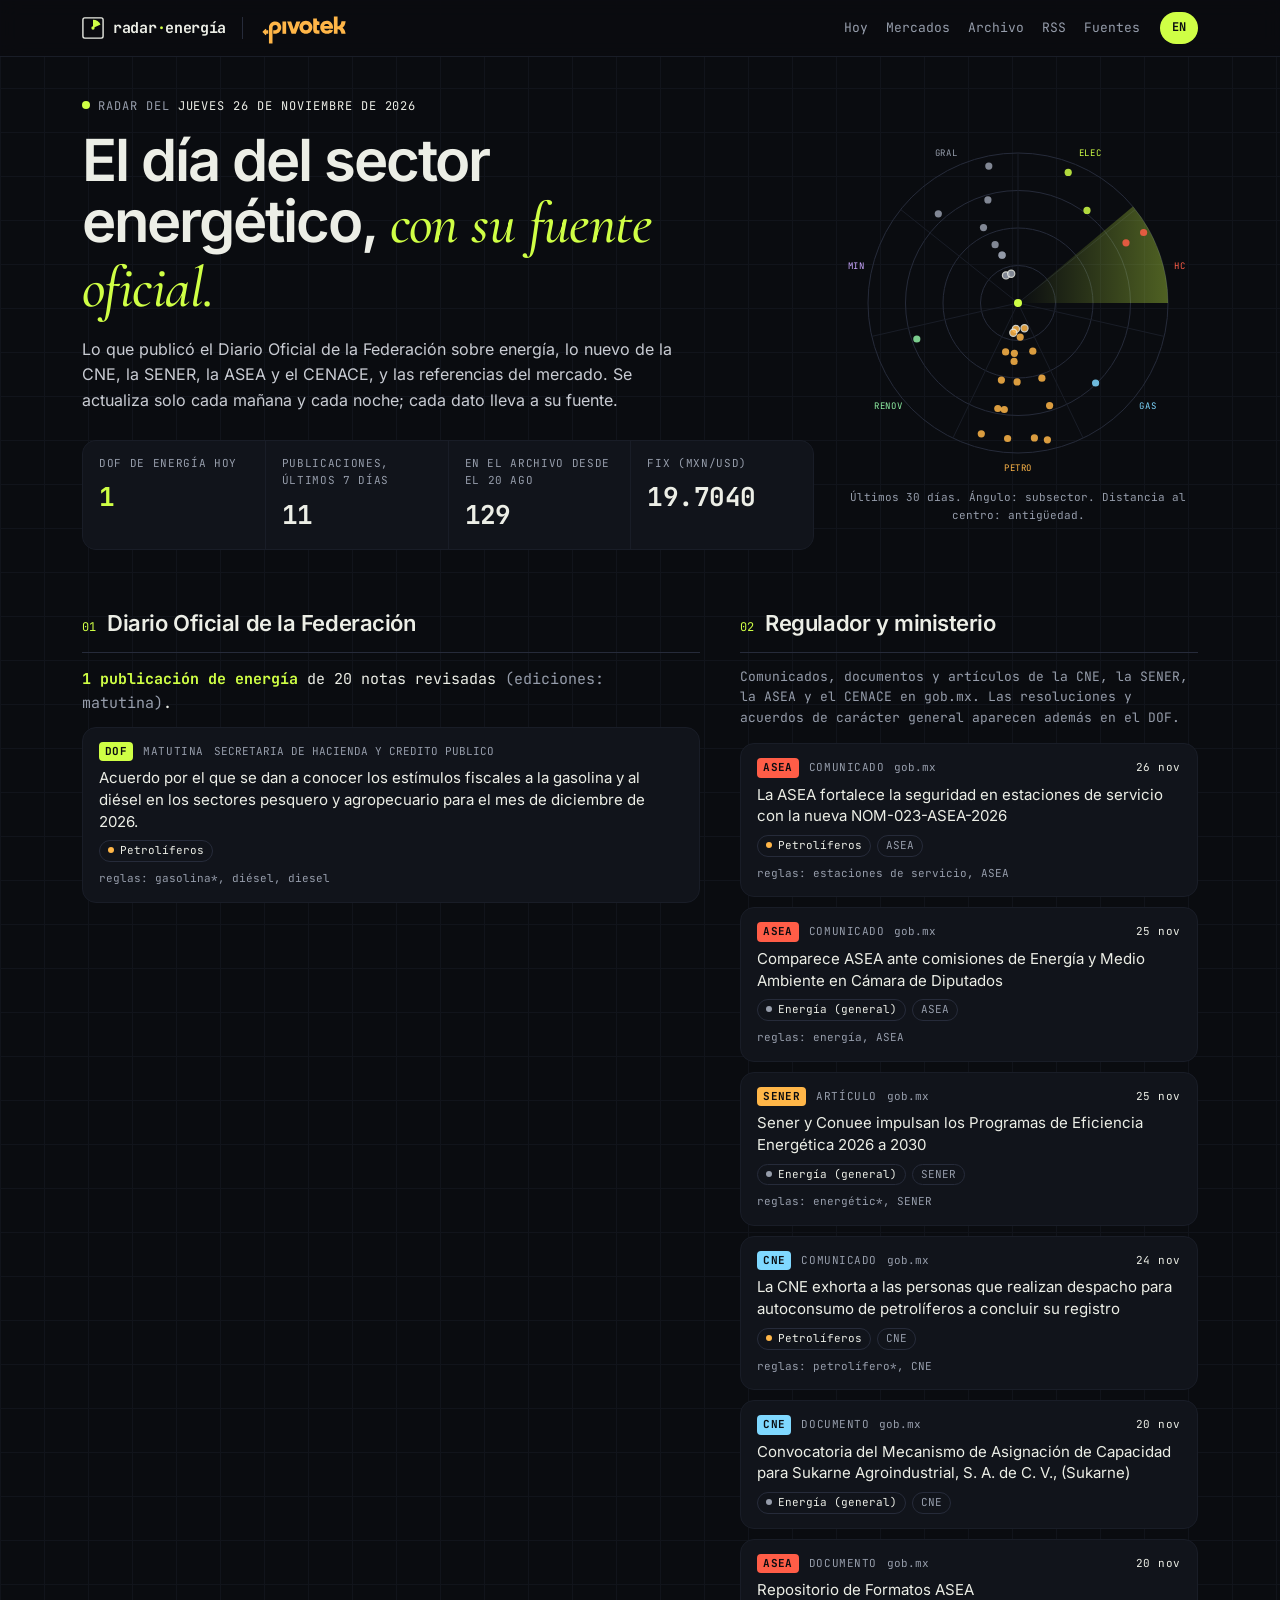
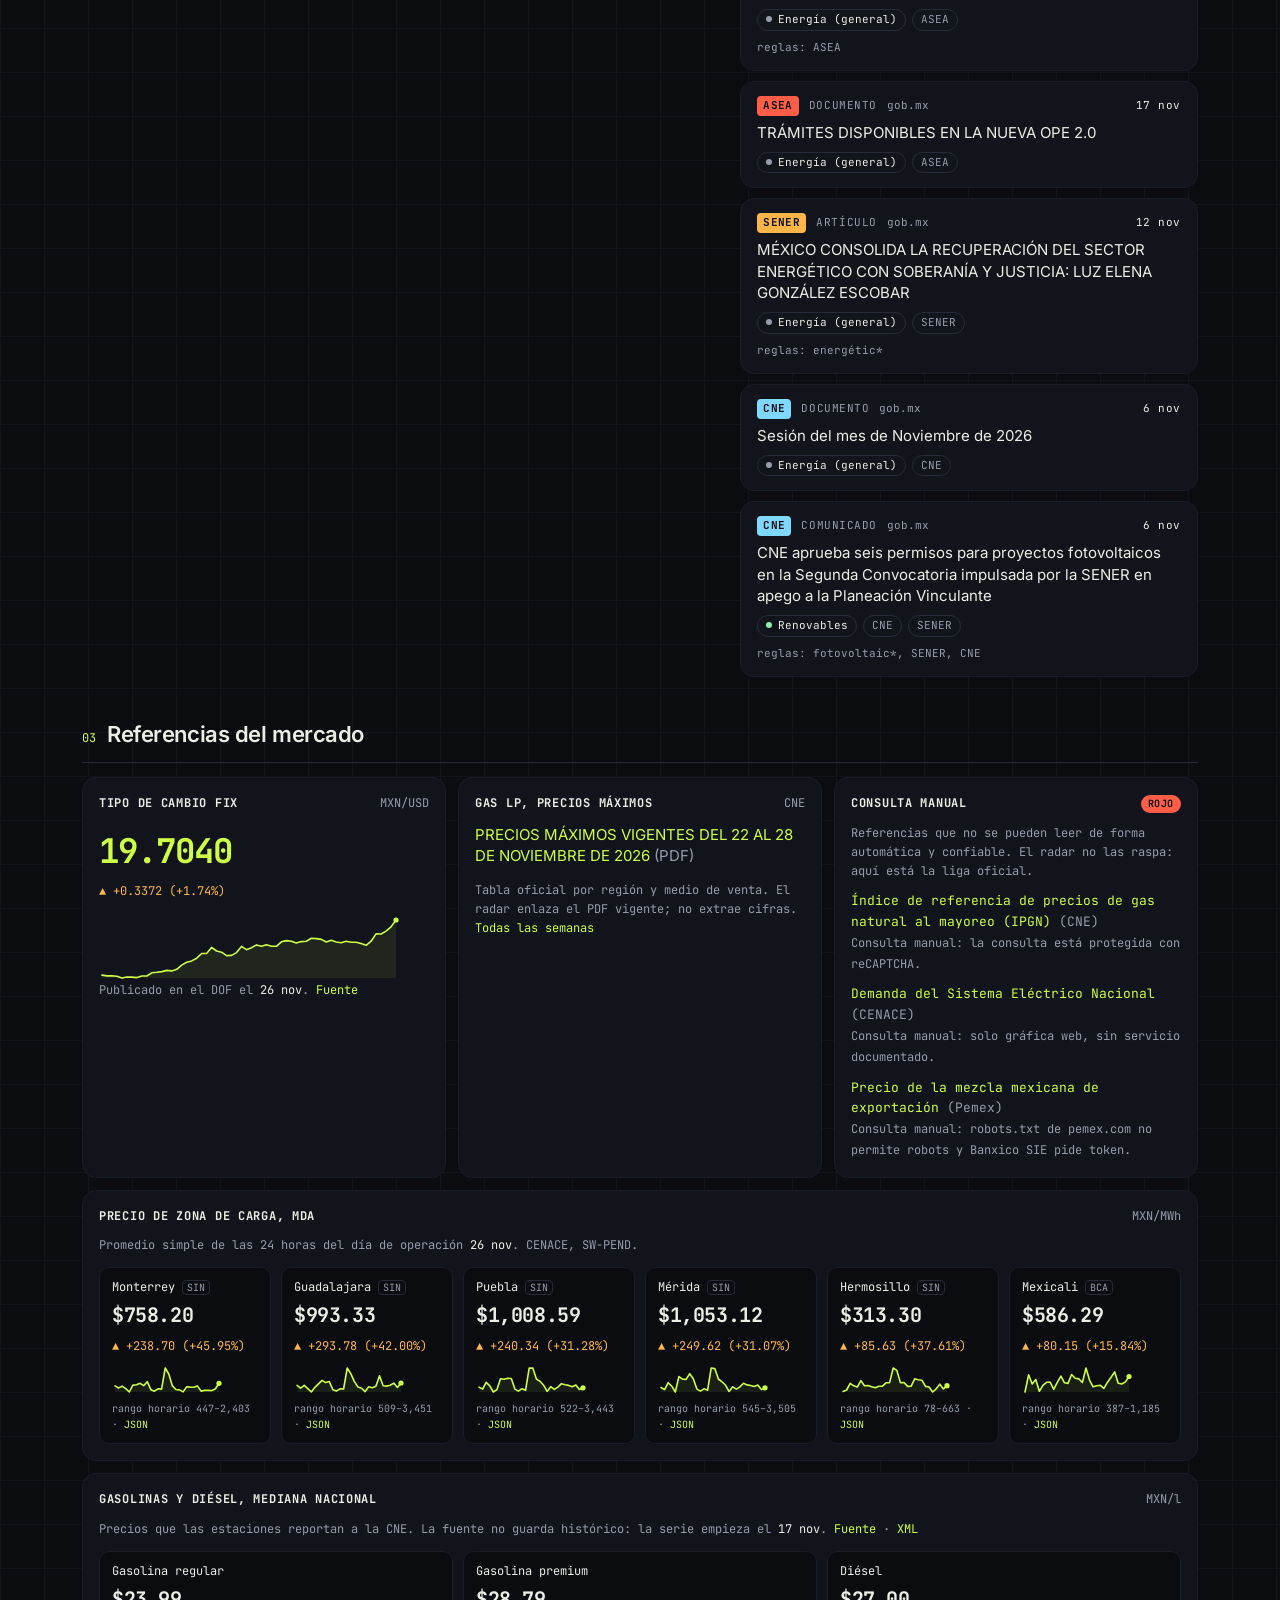
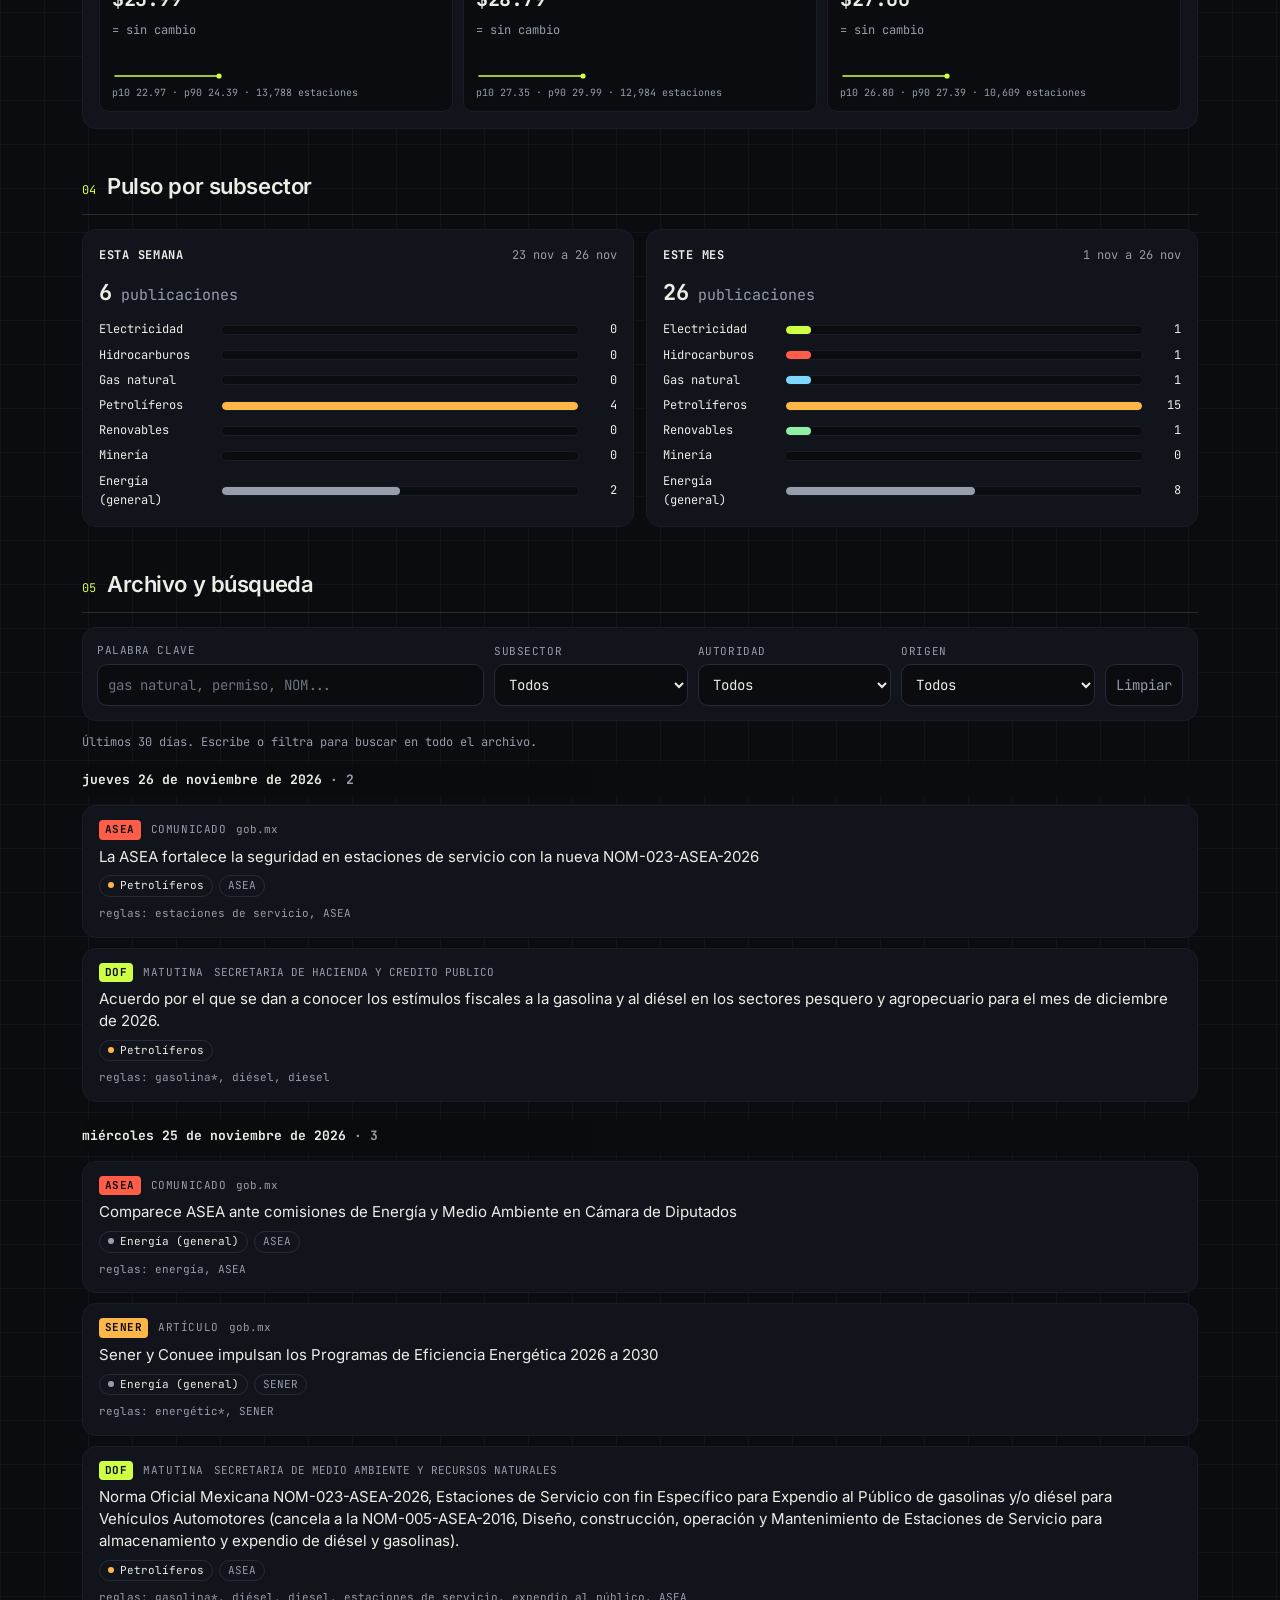
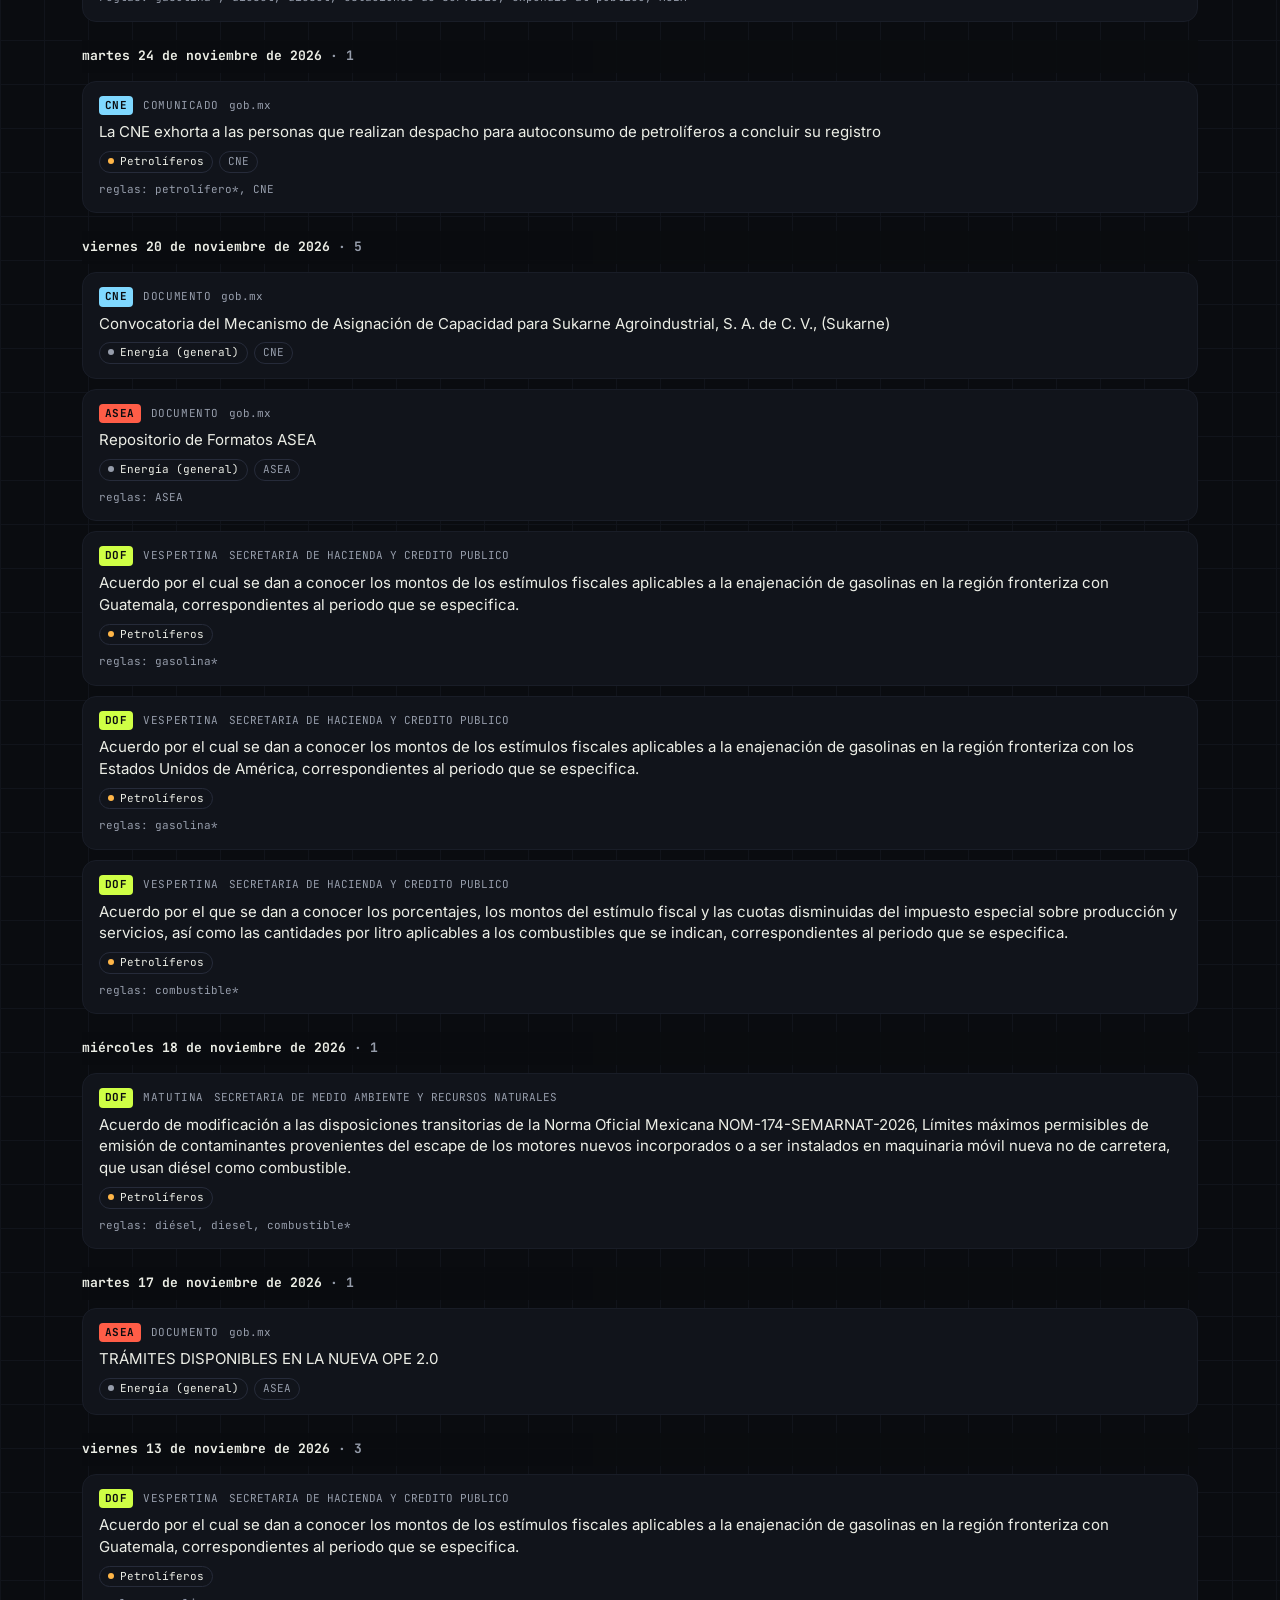
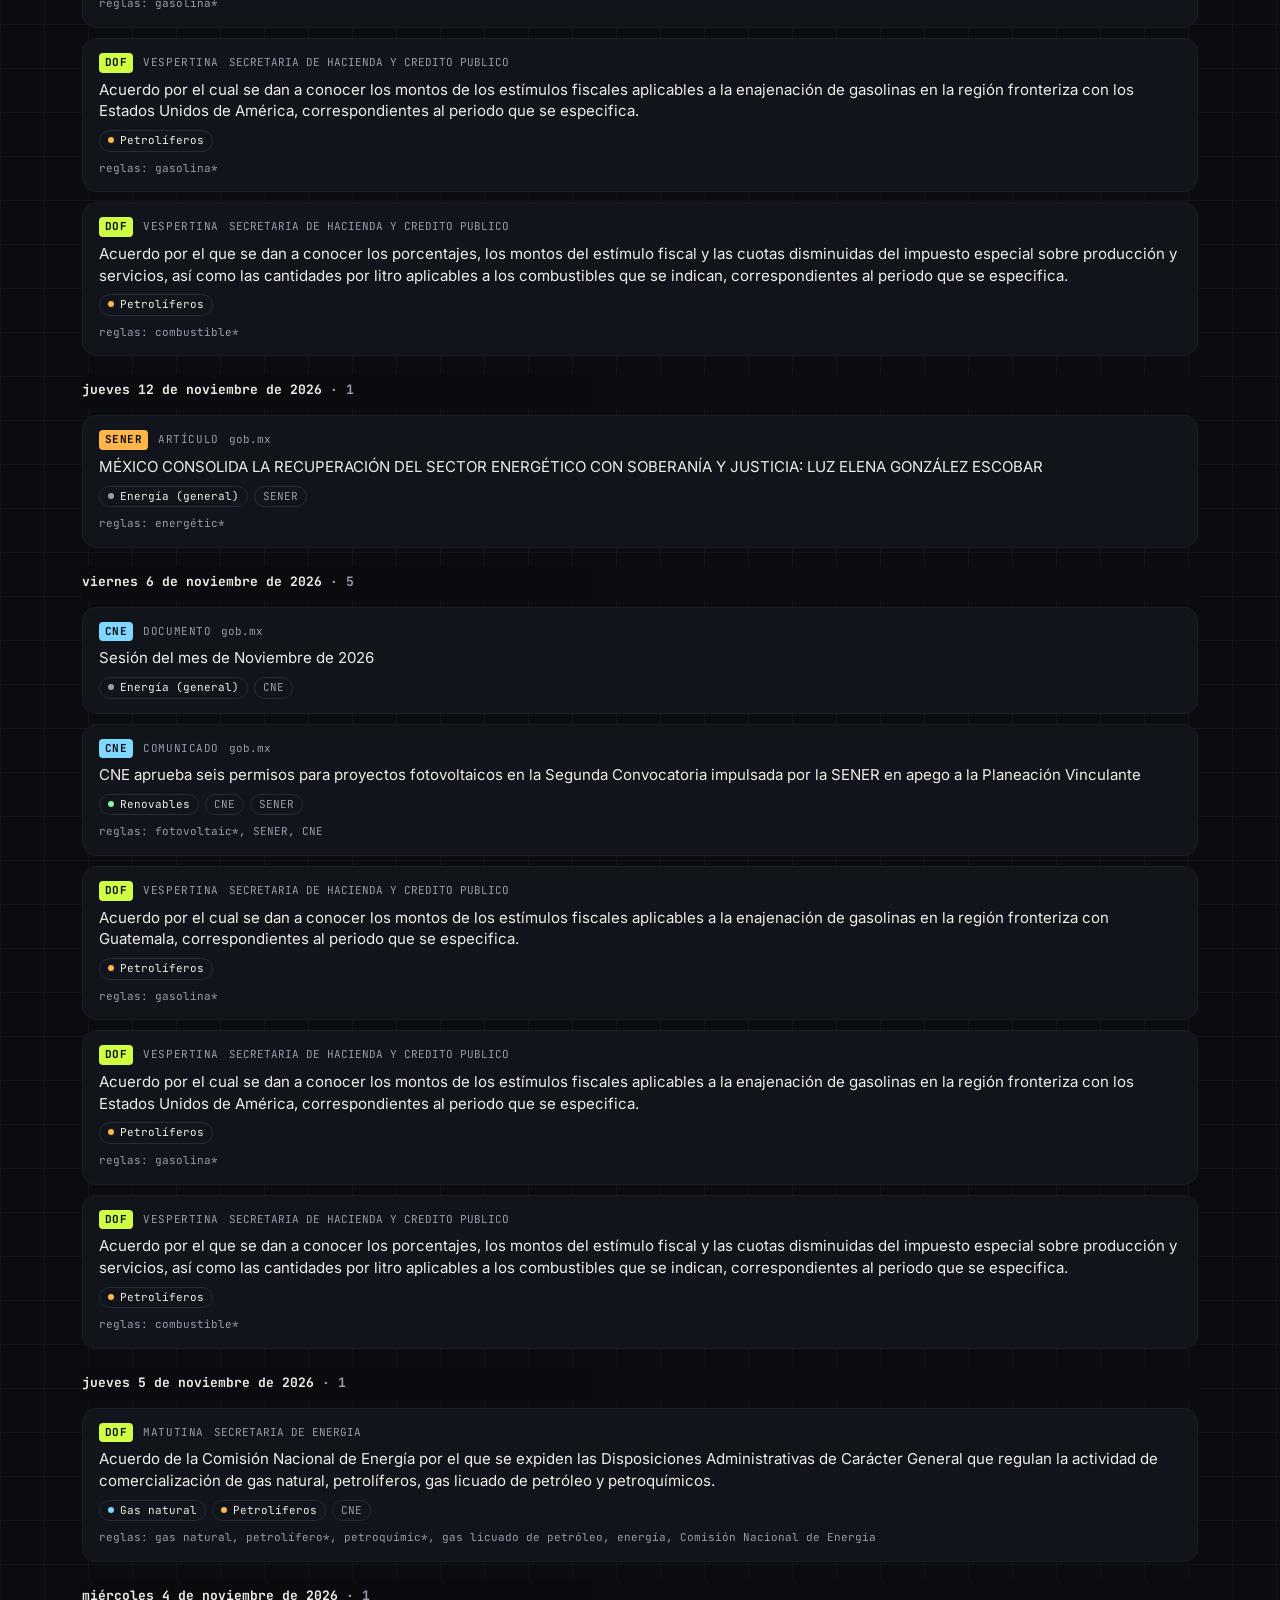
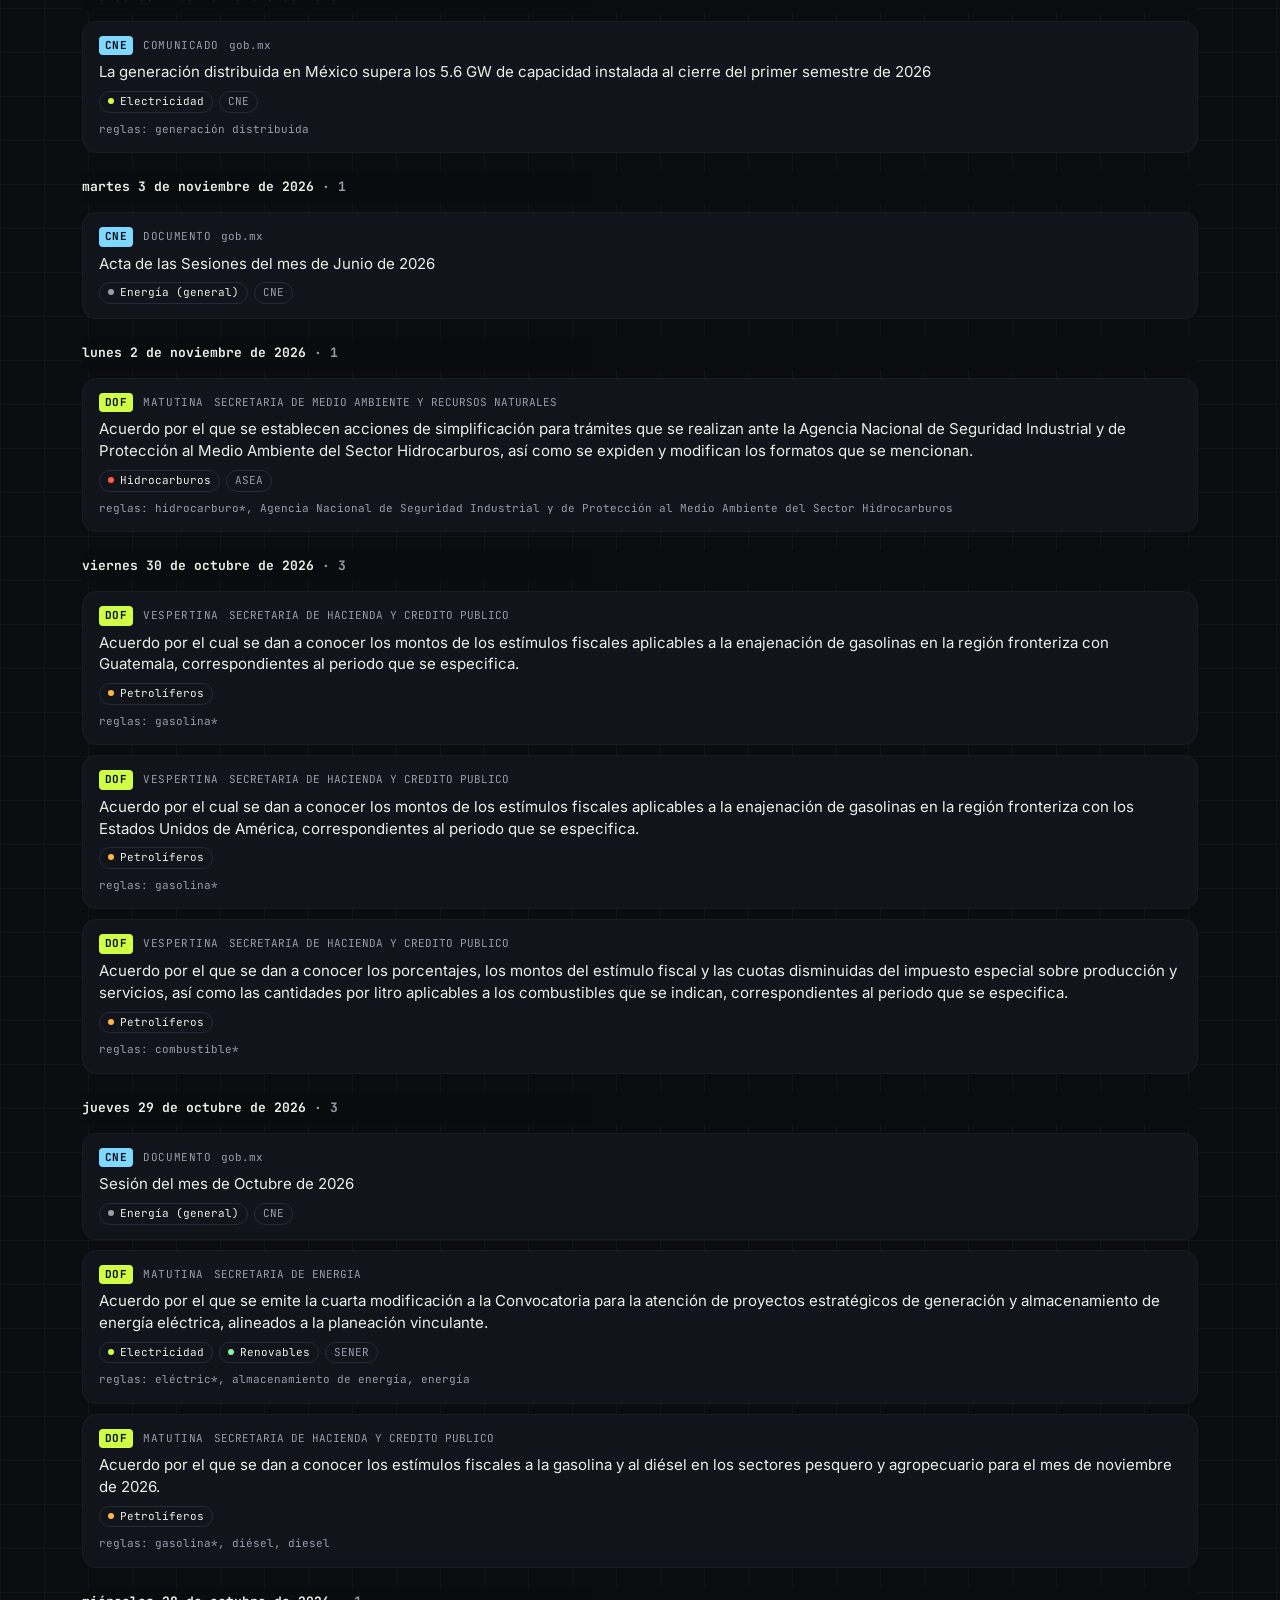
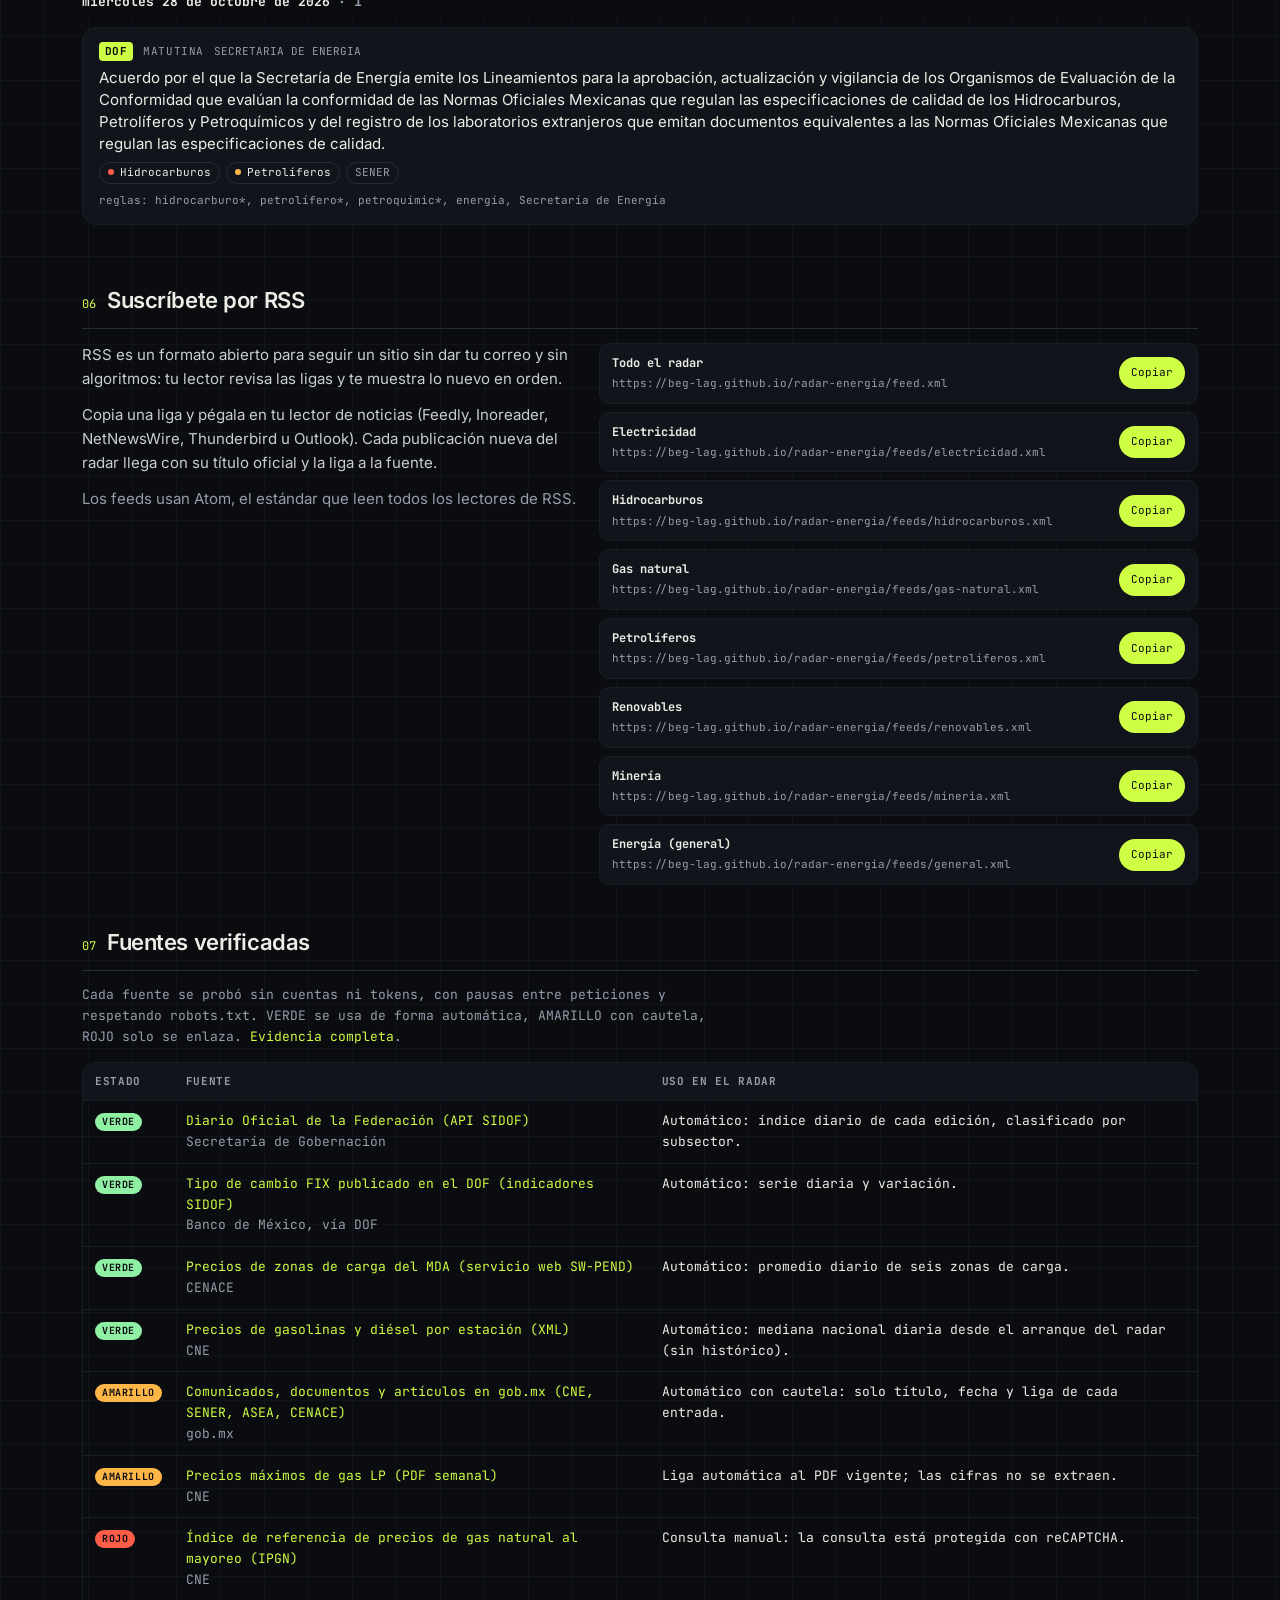
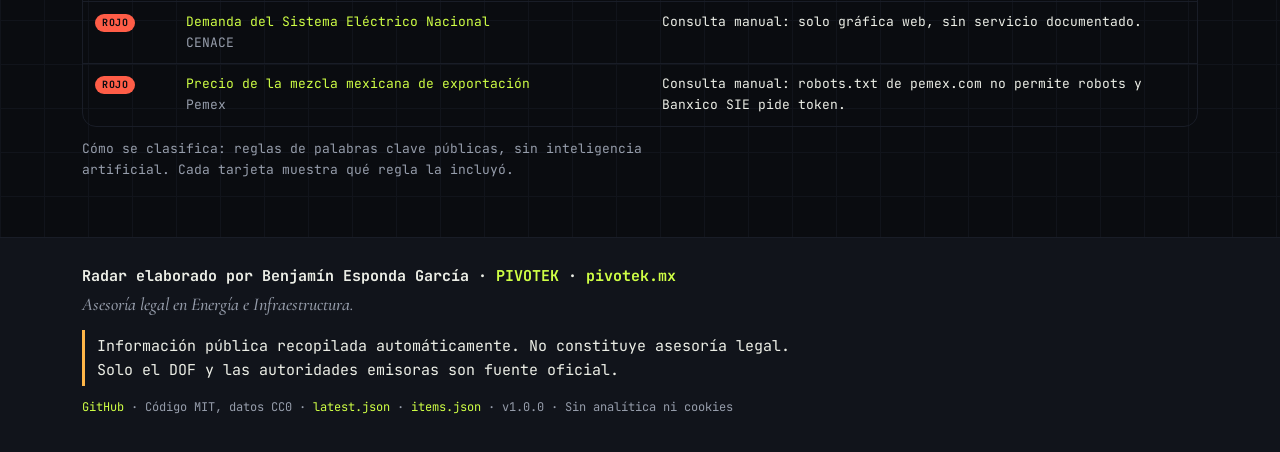
==== commit c6c0ff80: "chore(data): radar update through 2026-11-26 (129 items)" ====
--- a/docs/index.html
+++ b/docs/index.html
@@ -49,12 +49,12 @@
     <p class="hero-sub" data-i18n="hero.sub">Lo que publicó el Diario Oficial de la Federación sobre energía, lo nuevo de la CNE, la SENER, la ASEA y el CENACE, y las referencias del mercado. Se actualiza solo cada mañana y cada noche; cada dato lleva a su fuente.</p>
     <dl class="stats">
       <div><dt data-i18n="hero.stat.dof">DOF de energía hoy</dt><dd>1</dd></div>
-      <div><dt data-i18n="hero.stat.week">Publicaciones, últimos 7 días</dt><dd>10</dd></div>
-      <div><dt><span data-i18n="hero.stat.total">En el archivo desde el</span> <time datetime="2026-08-20" data-fmt="short">20 ago</time></dt><dd>128</dd></div>
+      <div><dt data-i18n="hero.stat.week">Publicaciones, últimos 7 días</dt><dd>11</dd></div>
+      <div><dt><span data-i18n="hero.stat.total">En el archivo desde el</span> <time datetime="2026-08-20" data-fmt="short">20 ago</time></dt><dd>129</dd></div>
       <div><dt data-i18n="hero.stat.fix">FIX (MXN/USD)</dt><dd>19.7040</dd></div>
     </dl>
   </div>
-  <figure class="hero-radar"><svg class="radar" viewBox="0 0 360 360" role="img" aria-labelledby="radar-t"><title id="radar-t">Radar de los últimos 30 días: cada punto es una publicación, el ángulo es su subsector y la distancia al centro, su antigüedad.</title><defs><linearGradient id="sweep" x1="0" y1="0" x2="1" y2="0"><stop offset="0" stop-color="#cfff45" stop-opacity="0"/><stop offset="1" stop-color="#cfff45" stop-opacity="0.35"/></linearGradient></defs><circle cx="180" cy="180" r="150.0" class="ring"/><circle cx="180" cy="180" r="112.5" class="ring"/><circle cx="180" cy="180" r="75.0" class="ring"/><circle cx="180" cy="180" r="37.5" class="ring"/><line x1="180" y1="180" x2="180.0" y2="30.0" class="spoke"/><text x="252.0" y="30.4" class="rim" fill="#cfff45">ELEC</text><line x1="180" y1="180" x2="297.3" y2="86.5" class="spoke"/><text x="341.8" y="143.1" class="rim" fill="#ff5d47">HC</text><line x1="180" y1="180" x2="326.2" y2="213.4" class="spoke"/><text x="309.8" y="283.5" class="rim" fill="#7fd8ff">GAS</text><line x1="180" y1="180" x2="245.1" y2="315.1" class="spoke"/><text x="180.0" y="346.0" class="rim" fill="#ffb648">PETRO</text><line x1="180" y1="180" x2="114.9" y2="315.1" class="spoke"/><text x="50.2" y="283.5" class="rim" fill="#8ff0a4">RENOV</text><line x1="180" y1="180" x2="33.8" y2="213.4" class="spoke"/><text x="18.2" y="143.1" class="rim" fill="#c9a7ff">MIN</text><line x1="180" y1="180" x2="62.7" y2="86.5" class="spoke"/><text x="108.0" y="30.4" class="rim" fill="#969dab">GRAL</text><g class="sweep"><path d="M180 180 L330 180 A150 150 0 0 0 294.9 83.6 Z" fill="url(#sweep)"/></g><circle cx="186.5" cy="205.2" r="3.6" class="blip fresh" fill="#ffb648"/><circle cx="168.0" cy="152.4" r="3.6" class="blip fresh" fill="#969dab"/><circle cx="173.2" cy="150.7" r="3.6" class="blip fresh" fill="#969dab"/><circle cx="175.3" cy="209.7" r="3.6" class="blip fresh" fill="#ffb648"/><circle cx="182.2" cy="214.1" r="3.6" class="blip" fill="#ffb648"/><circle cx="164.1" cy="132.2" r="3.6" class="blip" fill="#969dab"/><circle cx="164.0" cy="132.2" r="3.6" class="blip" fill="#969dab"/><circle cx="167.6" cy="228.9" r="3.6" class="blip" fill="#ffb648"/><circle cx="176.4" cy="230.3" r="3.6" class="blip" fill="#ffb648"/><circle cx="194.8" cy="228.2" r="3.6" class="blip" fill="#ffb648"/><circle cx="176.1" cy="238.4" r="3.6" class="blip" fill="#ffb648"/><circle cx="157.1" cy="121.7" r="3.6" class="blip" fill="#969dab"/><circle cx="203.9" cy="255.2" r="3.6" class="blip" fill="#ffb648"/><circle cx="163.4" cy="257.1" r="3.6" class="blip" fill="#ffb648"/><circle cx="179.1" cy="258.9" r="3.6" class="blip" fill="#ffb648"/><circle cx="145.5" cy="104.6" r="3.6" class="blip" fill="#969dab"/><circle cx="149.9" cy="76.9" r="3.6" class="blip" fill="#969dab"/><circle cx="78.8" cy="216.0" r="3.6" class="blip" fill="#8ff0a4"/><circle cx="211.6" cy="282.6" r="3.6" class="blip" fill="#ffb648"/><circle cx="166.3" cy="286.5" r="3.6" class="blip" fill="#ffb648"/><circle cx="159.8" cy="285.5" r="3.6" class="blip" fill="#ffb648"/><circle cx="257.6" cy="260.0" r="3.6" class="blip" fill="#7fd8ff"/><circle cx="249.0" cy="87.4" r="3.6" class="blip" fill="#cfff45"/><circle cx="100.3" cy="90.8" r="3.6" class="blip" fill="#969dab"/><circle cx="288.0" cy="119.8" r="3.6" class="blip" fill="#ff5d47"/><circle cx="196.4" cy="314.9" r="3.6" class="blip" fill="#ffb648"/><circle cx="143.3" cy="310.8" r="3.6" class="blip" fill="#ffb648"/><circle cx="169.6" cy="315.5" r="3.6" class="blip" fill="#ffb648"/><circle cx="150.8" cy="43.1" r="3.6" class="blip" fill="#969dab"/><circle cx="230.2" cy="49.4" r="3.6" class="blip" fill="#cfff45"/><circle cx="209.4" cy="316.8" r="3.6" class="blip" fill="#ffb648"/><circle cx="305.6" cy="109.5" r="3.6" class="blip" fill="#ff5d47"/><circle cx="180" cy="180" r="4" fill="#cfff45"/></svg><figcaption data-i18n="hero.radar">Últimos 30 días. Ángulo: subsector. Distancia al centro: antigüedad.</figcaption></figure>
+  <figure class="hero-radar"><svg class="radar" viewBox="0 0 360 360" role="img" aria-labelledby="radar-t"><title id="radar-t">Radar de los últimos 30 días: cada punto es una publicación, el ángulo es su subsector y la distancia al centro, su antigüedad.</title><defs><linearGradient id="sweep" x1="0" y1="0" x2="1" y2="0"><stop offset="0" stop-color="#cfff45" stop-opacity="0"/><stop offset="1" stop-color="#cfff45" stop-opacity="0.35"/></linearGradient></defs><circle cx="180" cy="180" r="150.0" class="ring"/><circle cx="180" cy="180" r="112.5" class="ring"/><circle cx="180" cy="180" r="75.0" class="ring"/><circle cx="180" cy="180" r="37.5" class="ring"/><line x1="180" y1="180" x2="180.0" y2="30.0" class="spoke"/><text x="252.0" y="30.4" class="rim" fill="#cfff45">ELEC</text><line x1="180" y1="180" x2="297.3" y2="86.5" class="spoke"/><text x="341.8" y="143.1" class="rim" fill="#ff5d47">HC</text><line x1="180" y1="180" x2="326.2" y2="213.4" class="spoke"/><text x="309.8" y="283.5" class="rim" fill="#7fd8ff">GAS</text><line x1="180" y1="180" x2="245.1" y2="315.1" class="spoke"/><text x="180.0" y="346.0" class="rim" fill="#ffb648">PETRO</text><line x1="180" y1="180" x2="114.9" y2="315.1" class="spoke"/><text x="50.2" y="283.5" class="rim" fill="#8ff0a4">RENOV</text><line x1="180" y1="180" x2="33.8" y2="213.4" class="spoke"/><text x="18.2" y="143.1" class="rim" fill="#c9a7ff">MIN</text><line x1="180" y1="180" x2="62.7" y2="86.5" class="spoke"/><text x="108.0" y="30.4" class="rim" fill="#969dab">GRAL</text><g class="sweep"><path d="M180 180 L330 180 A150 150 0 0 0 294.9 83.6 Z" fill="url(#sweep)"/></g><circle cx="177.9" cy="205.9" r="3.6" class="blip fresh" fill="#ffb648"/><circle cx="186.5" cy="205.2" r="3.6" class="blip fresh" fill="#ffb648"/><circle cx="168.0" cy="152.4" r="3.6" class="blip fresh" fill="#969dab"/><circle cx="173.2" cy="150.7" r="3.6" class="blip fresh" fill="#969dab"/><circle cx="175.3" cy="209.7" r="3.6" class="blip fresh" fill="#ffb648"/><circle cx="182.2" cy="214.1" r="3.6" class="blip" fill="#ffb648"/><circle cx="164.1" cy="132.2" r="3.6" class="blip" fill="#969dab"/><circle cx="164.0" cy="132.2" r="3.6" class="blip" fill="#969dab"/><circle cx="167.6" cy="228.9" r="3.6" class="blip" fill="#ffb648"/><circle cx="176.4" cy="230.3" r="3.6" class="blip" fill="#ffb648"/><circle cx="194.8" cy="228.2" r="3.6" class="blip" fill="#ffb648"/><circle cx="176.1" cy="238.4" r="3.6" class="blip" fill="#ffb648"/><circle cx="157.1" cy="121.7" r="3.6" class="blip" fill="#969dab"/><circle cx="203.9" cy="255.2" r="3.6" class="blip" fill="#ffb648"/><circle cx="163.4" cy="257.1" r="3.6" class="blip" fill="#ffb648"/><circle cx="179.1" cy="258.9" r="3.6" class="blip" fill="#ffb648"/><circle cx="145.5" cy="104.6" r="3.6" class="blip" fill="#969dab"/><circle cx="149.9" cy="76.9" r="3.6" class="blip" fill="#969dab"/><circle cx="78.8" cy="216.0" r="3.6" class="blip" fill="#8ff0a4"/><circle cx="211.6" cy="282.6" r="3.6" class="blip" fill="#ffb648"/><circle cx="166.3" cy="286.5" r="3.6" class="blip" fill="#ffb648"/><circle cx="159.8" cy="285.5" r="3.6" class="blip" fill="#ffb648"/><circle cx="257.6" cy="260.0" r="3.6" class="blip" fill="#7fd8ff"/><circle cx="249.0" cy="87.4" r="3.6" class="blip" fill="#cfff45"/><circle cx="100.3" cy="90.8" r="3.6" class="blip" fill="#969dab"/><circle cx="288.0" cy="119.8" r="3.6" class="blip" fill="#ff5d47"/><circle cx="196.4" cy="314.9" r="3.6" class="blip" fill="#ffb648"/><circle cx="143.3" cy="310.8" r="3.6" class="blip" fill="#ffb648"/><circle cx="169.6" cy="315.5" r="3.6" class="blip" fill="#ffb648"/><circle cx="150.8" cy="43.1" r="3.6" class="blip" fill="#969dab"/><circle cx="230.2" cy="49.4" r="3.6" class="blip" fill="#cfff45"/><circle cx="209.4" cy="316.8" r="3.6" class="blip" fill="#ffb648"/><circle cx="305.6" cy="109.5" r="3.6" class="blip" fill="#ff5d47"/><circle cx="180" cy="180" r="4" fill="#cfff45"/></svg><figcaption data-i18n="hero.radar">Últimos 30 días. Ángulo: subsector. Distancia al centro: antigüedad.</figcaption></figure>
   </section>
 
   <div class="wrap grid-main">
@@ -66,7 +66,7 @@
     <section id="autoridades" class="block" aria-labelledby="auth-title">
       <h2 id="auth-title" class="block-title"><span class="num">02</span> <span data-i18n="auth.title">Regulador y ministerio</span></h2>
       <p class="block-note" data-i18n="auth.note">Comunicados, documentos y artículos de la CNE, la SENER, la ASEA y el CENACE en gob.mx. Las resoluciones y acuerdos de carácter general aparecen además en el DOF.</p>
-      <ul class="items"><li class="item"><p class="meta"><span class="src src-asea">ASEA</span><span class="meta-ed">Comunicado</span><span class="meta-iss">gob.mx</span><span class="meta-date"><time datetime="2026-11-25" data-fmt="short">25 nov</time></span></p><h3 class="item-title"><a href="https://www.gob.mx/asea/prensa/comparece-asea-ante-comisiones-de-energia-y-medio-ambiente-en-camara-de-diputados" rel="noopener">Comparece ASEA ante comisiones de Energía y Medio Ambiente en Cámara de Diputados</a></h3><ul class="chips" aria-label="Clasificación"><li class="chip ss-general" data-i18n="ss.general">Energía (general)</li><li class="chip agency" title="Agencia de Seguridad, Energía y Ambiente">ASEA</li></ul><p class="rules"><span data-i18n="item.rules">reglas</span>: energía, ASEA</p></li><li class="item"><p class="meta"><span class="src src-sener">SENER</span><span class="meta-ed">Artículo</span><span class="meta-iss">gob.mx</span><span class="meta-date"><time datetime="2026-11-25" data-fmt="short">25 nov</time></span></p><h3 class="item-title"><a href="https://www.gob.mx/sener/es/articulos/sener-y-conuee-impulsan-los-programas-de-eficiencia-energetica-2026-a-2030" rel="noopener">Sener y Conuee impulsan los Programas de Eficiencia Energética 2026 a 2030</a></h3><ul class="chips" aria-label="Clasificación"><li class="chip ss-general" data-i18n="ss.general">Energía (general)</li><li class="chip agency" title="Secretaría de Energía">SENER</li></ul><p class="rules"><span data-i18n="item.rules">reglas</span>: energétic*, SENER</p></li><li class="item"><p class="meta"><span class="src src-cne">CNE</span><span class="meta-ed">Comunicado</span><span class="meta-iss">gob.mx</span><span class="meta-date"><time datetime="2026-11-24" data-fmt="short">24 nov</time></span></p><h3 class="item-title"><a href="https://www.gob.mx/cne/prensa/la-cne-exhorta-a-las-personas-que-realizan-despacho-para-autoconsumo-de-petroliferos-a-concluir-su-registro" rel="noopener">La CNE exhorta a las personas que realizan despacho para autoconsumo de petrolíferos a concluir su registro</a></h3><ul class="chips" aria-label="Clasificación"><li class="chip ss-petroliferos" data-i18n="ss.petroliferos">Petrolíferos</li><li class="chip agency" title="Comisión Nacional de Energía">CNE</li></ul><p class="rules"><span data-i18n="item.rules">reglas</span>: petrolífero*, CNE</p></li><li class="item"><p class="meta"><span class="src src-cne">CNE</span><span class="meta-ed">Documento</span><span class="meta-iss">gob.mx</span><span class="meta-date"><time datetime="2026-11-20" data-fmt="short">20 nov</time></span></p><h3 class="item-title"><a href="https://www.gob.mx/cne/documentos/convocatoria-del-mecanismo-de-asignacion-de-capacidad-para-sukarne-agroindustrial-s-a-de-c-v-sukarne" rel="noopener">Convocatoria del Mecanismo de Asignación de Capacidad para Sukarne Agroindustrial, S. A. de C. V., (Sukarne)</a></h3><ul class="chips" aria-label="Clasificación"><li class="chip ss-general" data-i18n="ss.general">Energía (general)</li><li class="chip agency" title="Comisión Nacional de Energía">CNE</li></ul></li><li class="item"><p class="meta"><span class="src src-asea">ASEA</span><span class="meta-ed">Documento</span><span class="meta-iss">gob.mx</span><span class="meta-date"><time datetime="2026-11-20" data-fmt="short">20 nov</time></span></p><h3 class="item-title"><a href="https://www.gob.mx/asea/documentos/repositorio-de-formatos-asea-2026" rel="noopener">Repositorio de Formatos ASEA</a></h3><ul class="chips" aria-label="Clasificación"><li class="chip ss-general" data-i18n="ss.general">Energía (general)</li><li class="chip agency" title="Agencia de Seguridad, Energía y Ambiente">ASEA</li></ul><p class="rules"><span data-i18n="item.rules">reglas</span>: ASEA</p></li><li class="item"><p class="meta"><span class="src src-asea">ASEA</span><span class="meta-ed">Documento</span><span class="meta-iss">gob.mx</span><span class="meta-date"><time datetime="2026-11-17" data-fmt="short">17 nov</time></span></p><h3 class="item-title"><a href="https://www.gob.mx/asea/documentos/tramites-disponibles-en-la-nueva-ope-2-0" rel="noopener">TRÁMITES DISPONIBLES EN LA NUEVA OPE 2.0</a></h3><ul class="chips" aria-label="Clasificación"><li class="chip ss-general" data-i18n="ss.general">Energía (general)</li><li class="chip agency" title="Agencia de Seguridad, Energía y Ambiente">ASEA</li></ul></li><li class="item"><p class="meta"><span class="src src-sener">SENER</span><span class="meta-ed">Artículo</span><span class="meta-iss">gob.mx</span><span class="meta-date"><time datetime="2026-11-12" data-fmt="short">12 nov</time></span></p><h3 class="item-title"><a href="https://www.gob.mx/sener/es/articulos/mexico-consolida-la-recuperacion-del-sector-energetico-con-soberania-y-justicia-luz-elena-gonzalez-escobar" rel="noopener">MÉXICO CONSOLIDA LA RECUPERACIÓN DEL SECTOR ENERGÉTICO CON SOBERANÍA Y JUSTICIA: LUZ ELENA GONZÁLEZ ESCOBAR</a></h3><ul class="chips" aria-label="Clasificación"><li class="chip ss-general" data-i18n="ss.general">Energía (general)</li><li class="chip agency" title="Secretaría de Energía">SENER</li></ul><p class="rules"><span data-i18n="item.rules">reglas</span>: energétic*</p></li><li class="item"><p class="meta"><span class="src src-cne">CNE</span><span class="meta-ed">Documento</span><span class="meta-iss">gob.mx</span><span class="meta-date"><time datetime="2026-11-06" data-fmt="short">6 nov</time></span></p><h3 class="item-title"><a href="https://www.gob.mx/cne/documentos/sesion-del-mes-de-noviembre-de-2026" rel="noopener">Sesión del mes de Noviembre de 2026</a></h3><ul class="chips" aria-label="Clasificación"><li class="chip ss-general" data-i18n="ss.general">Energía (general)</li><li class="chip agency" title="Comisión Nacional de Energía">CNE</li></ul></li><li class="item"><p class="meta"><span class="src src-cne">CNE</span><span class="meta-ed">Comunicado</span><span class="meta-iss">gob.mx</span><span class="meta-date"><time datetime="2026-11-06" data-fmt="short">6 nov</time></span></p><h3 class="item-title"><a href="https://www.gob.mx/cne/prensa/cne-aprueba-seis-permisos-para-proyectos-fotovoltaicos-en-la-segunda-convocatoria-impulsada-por-sener-en-apego-a-la-planeacion-vinculante" rel="noopener">CNE aprueba seis permisos para proyectos fotovoltaicos en la Segunda Convocatoria impulsada por la SENER en apego a la Planeación Vinculante</a></h3><ul class="chips" aria-label="Clasificación"><li class="chip ss-renovables" data-i18n="ss.renovables">Renovables</li><li class="chip agency" title="Comisión Nacional de Energía">CNE</li><li class="chip agency" title="Secretaría de Energía">SENER</li></ul><p class="rules"><span data-i18n="item.rules">reglas</span>: fotovoltaic*, SENER, CNE</p></li><li class="item"><p class="meta"><span class="src src-cne">CNE</span><span class="meta-ed">Comunicado</span><span class="meta-iss">gob.mx</span><span class="meta-date"><time datetime="2026-11-04" data-fmt="short">4 nov</time></span></p><h3 class="item-title"><a href="https://www.gob.mx/cne/prensa/la-generacion-distribuida-en-mexico-supera-los-5-6-gw-de-capacidad-instalada-al-cierre-del-primer-semestre-de-2026" rel="noopener">La generación distribuida en México supera los 5.6 GW de capacidad instalada al cierre del primer semestre de 2026</a></h3><ul class="chips" aria-label="Clasificación"><li class="chip ss-electricidad" data-i18n="ss.electricidad">Electricidad</li><li class="chip agency" title="Comisión Nacional de Energía">CNE</li></ul><p class="rules"><span data-i18n="item.rules">reglas</span>: generación distribuida</p></li></ul>
+      <ul class="items"><li class="item"><p class="meta"><span class="src src-asea">ASEA</span><span class="meta-ed">Comunicado</span><span class="meta-iss">gob.mx</span><span class="meta-date"><time datetime="2026-11-26" data-fmt="short">26 nov</time></span></p><h3 class="item-title"><a href="https://www.gob.mx/asea/prensa/la-asea-fortalece-la-seguridad-en-estaciones-de-servicio-con-la-nueva-nom-023-asea-2026" rel="noopener">La ASEA fortalece la seguridad en estaciones de servicio con la nueva NOM-023-ASEA-2026</a></h3><ul class="chips" aria-label="Clasificación"><li class="chip ss-petroliferos" data-i18n="ss.petroliferos">Petrolíferos</li><li class="chip agency" title="Agencia de Seguridad, Energía y Ambiente">ASEA</li></ul><p class="rules"><span data-i18n="item.rules">reglas</span>: estaciones de servicio, ASEA</p></li><li class="item"><p class="meta"><span class="src src-asea">ASEA</span><span class="meta-ed">Comunicado</span><span class="meta-iss">gob.mx</span><span class="meta-date"><time datetime="2026-11-25" data-fmt="short">25 nov</time></span></p><h3 class="item-title"><a href="https://www.gob.mx/asea/prensa/comparece-asea-ante-comisiones-de-energia-y-medio-ambiente-en-camara-de-diputados" rel="noopener">Comparece ASEA ante comisiones de Energía y Medio Ambiente en Cámara de Diputados</a></h3><ul class="chips" aria-label="Clasificación"><li class="chip ss-general" data-i18n="ss.general">Energía (general)</li><li class="chip agency" title="Agencia de Seguridad, Energía y Ambiente">ASEA</li></ul><p class="rules"><span data-i18n="item.rules">reglas</span>: energía, ASEA</p></li><li class="item"><p class="meta"><span class="src src-sener">SENER</span><span class="meta-ed">Artículo</span><span class="meta-iss">gob.mx</span><span class="meta-date"><time datetime="2026-11-25" data-fmt="short">25 nov</time></span></p><h3 class="item-title"><a href="https://www.gob.mx/sener/es/articulos/sener-y-conuee-impulsan-los-programas-de-eficiencia-energetica-2026-a-2030" rel="noopener">Sener y Conuee impulsan los Programas de Eficiencia Energética 2026 a 2030</a></h3><ul class="chips" aria-label="Clasificación"><li class="chip ss-general" data-i18n="ss.general">Energía (general)</li><li class="chip agency" title="Secretaría de Energía">SENER</li></ul><p class="rules"><span data-i18n="item.rules">reglas</span>: energétic*, SENER</p></li><li class="item"><p class="meta"><span class="src src-cne">CNE</span><span class="meta-ed">Comunicado</span><span class="meta-iss">gob.mx</span><span class="meta-date"><time datetime="2026-11-24" data-fmt="short">24 nov</time></span></p><h3 class="item-title"><a href="https://www.gob.mx/cne/prensa/la-cne-exhorta-a-las-personas-que-realizan-despacho-para-autoconsumo-de-petroliferos-a-concluir-su-registro" rel="noopener">La CNE exhorta a las personas que realizan despacho para autoconsumo de petrolíferos a concluir su registro</a></h3><ul class="chips" aria-label="Clasificación"><li class="chip ss-petroliferos" data-i18n="ss.petroliferos">Petrolíferos</li><li class="chip agency" title="Comisión Nacional de Energía">CNE</li></ul><p class="rules"><span data-i18n="item.rules">reglas</span>: petrolífero*, CNE</p></li><li class="item"><p class="meta"><span class="src src-cne">CNE</span><span class="meta-ed">Documento</span><span class="meta-iss">gob.mx</span><span class="meta-date"><time datetime="2026-11-20" data-fmt="short">20 nov</time></span></p><h3 class="item-title"><a href="https://www.gob.mx/cne/documentos/convocatoria-del-mecanismo-de-asignacion-de-capacidad-para-sukarne-agroindustrial-s-a-de-c-v-sukarne" rel="noopener">Convocatoria del Mecanismo de Asignación de Capacidad para Sukarne Agroindustrial, S. A. de C. V., (Sukarne)</a></h3><ul class="chips" aria-label="Clasificación"><li class="chip ss-general" data-i18n="ss.general">Energía (general)</li><li class="chip agency" title="Comisión Nacional de Energía">CNE</li></ul></li><li class="item"><p class="meta"><span class="src src-asea">ASEA</span><span class="meta-ed">Documento</span><span class="meta-iss">gob.mx</span><span class="meta-date"><time datetime="2026-11-20" data-fmt="short">20 nov</time></span></p><h3 class="item-title"><a href="https://www.gob.mx/asea/documentos/repositorio-de-formatos-asea-2026" rel="noopener">Repositorio de Formatos ASEA</a></h3><ul class="chips" aria-label="Clasificación"><li class="chip ss-general" data-i18n="ss.general">Energía (general)</li><li class="chip agency" title="Agencia de Seguridad, Energía y Ambiente">ASEA</li></ul><p class="rules"><span data-i18n="item.rules">reglas</span>: ASEA</p></li><li class="item"><p class="meta"><span class="src src-asea">ASEA</span><span class="meta-ed">Documento</span><span class="meta-iss">gob.mx</span><span class="meta-date"><time datetime="2026-11-17" data-fmt="short">17 nov</time></span></p><h3 class="item-title"><a href="https://www.gob.mx/asea/documentos/tramites-disponibles-en-la-nueva-ope-2-0" rel="noopener">TRÁMITES DISPONIBLES EN LA NUEVA OPE 2.0</a></h3><ul class="chips" aria-label="Clasificación"><li class="chip ss-general" data-i18n="ss.general">Energía (general)</li><li class="chip agency" title="Agencia de Seguridad, Energía y Ambiente">ASEA</li></ul></li><li class="item"><p class="meta"><span class="src src-sener">SENER</span><span class="meta-ed">Artículo</span><span class="meta-iss">gob.mx</span><span class="meta-date"><time datetime="2026-11-12" data-fmt="short">12 nov</time></span></p><h3 class="item-title"><a href="https://www.gob.mx/sener/es/articulos/mexico-consolida-la-recuperacion-del-sector-energetico-con-soberania-y-justicia-luz-elena-gonzalez-escobar" rel="noopener">MÉXICO CONSOLIDA LA RECUPERACIÓN DEL SECTOR ENERGÉTICO CON SOBERANÍA Y JUSTICIA: LUZ ELENA GONZÁLEZ ESCOBAR</a></h3><ul class="chips" aria-label="Clasificación"><li class="chip ss-general" data-i18n="ss.general">Energía (general)</li><li class="chip agency" title="Secretaría de Energía">SENER</li></ul><p class="rules"><span data-i18n="item.rules">reglas</span>: energétic*</p></li><li class="item"><p class="meta"><span class="src src-cne">CNE</span><span class="meta-ed">Documento</span><span class="meta-iss">gob.mx</span><span class="meta-date"><time datetime="2026-11-06" data-fmt="short">6 nov</time></span></p><h3 class="item-title"><a href="https://www.gob.mx/cne/documentos/sesion-del-mes-de-noviembre-de-2026" rel="noopener">Sesión del mes de Noviembre de 2026</a></h3><ul class="chips" aria-label="Clasificación"><li class="chip ss-general" data-i18n="ss.general">Energía (general)</li><li class="chip agency" title="Comisión Nacional de Energía">CNE</li></ul></li><li class="item"><p class="meta"><span class="src src-cne">CNE</span><span class="meta-ed">Comunicado</span><span class="meta-iss">gob.mx</span><span class="meta-date"><time datetime="2026-11-06" data-fmt="short">6 nov</time></span></p><h3 class="item-title"><a href="https://www.gob.mx/cne/prensa/cne-aprueba-seis-permisos-para-proyectos-fotovoltaicos-en-la-segunda-convocatoria-impulsada-por-sener-en-apego-a-la-planeacion-vinculante" rel="noopener">CNE aprueba seis permisos para proyectos fotovoltaicos en la Segunda Convocatoria impulsada por la SENER en apego a la Planeación Vinculante</a></h3><ul class="chips" aria-label="Clasificación"><li class="chip ss-renovables" data-i18n="ss.renovables">Renovables</li><li class="chip agency" title="Comisión Nacional de Energía">CNE</li><li class="chip agency" title="Secretaría de Energía">SENER</li></ul><p class="rules"><span data-i18n="item.rules">reglas</span>: fotovoltaic*, SENER, CNE</p></li></ul>
     </section>
   </div>
 
@@ -77,7 +77,7 @@
 
   <section id="pulso" class="block wrap" aria-labelledby="pulse-title">
     <h2 id="pulse-title" class="block-title"><span class="num">04</span> <span data-i18n="pulse.title">Pulso por subsector</span></h2>
-    <div class="cards two"><article class="card pulse"><h3 class="mk-title"><span data-i18n="pulse.week">Esta semana</span><span class="unit"><time datetime="2026-11-23" data-fmt="short">23 nov</time> <span data-i18n="w.to">a</span> <time datetime="2026-11-26" data-fmt="short">26 nov</time></span></h3><p class="pulse-total"><strong>5</strong> <span data-i18n="pulse.items" data-n="5">publicaciones</span></p><ul class="bars"><li><span class="bar-label" data-i18n="ss.electricidad">Electricidad</span><span class="bar"><span class="bar-fill ss-electricidad" style="width:0%"></span></span><span class="bar-n">0</span></li><li><span class="bar-label" data-i18n="ss.hidrocarburos">Hidrocarburos</span><span class="bar"><span class="bar-fill ss-hidrocarburos" style="width:0%"></span></span><span class="bar-n">0</span></li><li><span class="bar-label" data-i18n="ss.gas-natural">Gas natural</span><span class="bar"><span class="bar-fill ss-gas-natural" style="width:0%"></span></span><span class="bar-n">0</span></li><li><span class="bar-label" data-i18n="ss.petroliferos">Petrolíferos</span><span class="bar"><span class="bar-fill ss-petroliferos" style="width:100%"></span></span><span class="bar-n">3</span></li><li><span class="bar-label" data-i18n="ss.renovables">Renovables</span><span class="bar"><span class="bar-fill ss-renovables" style="width:0%"></span></span><span class="bar-n">0</span></li><li><span class="bar-label" data-i18n="ss.mineria">Minería</span><span class="bar"><span class="bar-fill ss-mineria" style="width:0%"></span></span><span class="bar-n">0</span></li><li><span class="bar-label" data-i18n="ss.general">Energía (general)</span><span class="bar"><span class="bar-fill ss-general" style="width:67%"></span></span><span class="bar-n">2</span></li></ul></article><article class="card pulse"><h3 class="mk-title"><span data-i18n="pulse.month">Este mes</span><span class="unit"><time datetime="2026-11-01" data-fmt="short">1 nov</time> <span data-i18n="w.to">a</span> <time datetime="2026-11-26" data-fmt="short">26 nov</time></span></h3><p class="pulse-total"><strong>25</strong> <span data-i18n="pulse.items" data-n="25">publicaciones</span></p><ul class="bars"><li><span class="bar-label" data-i18n="ss.electricidad">Electricidad</span><span class="bar"><span class="bar-fill ss-electricidad" style="width:7%"></span></span><span class="bar-n">1</span></li><li><span class="bar-label" data-i18n="ss.hidrocarburos">Hidrocarburos</span><span class="bar"><span class="bar-fill ss-hidrocarburos" style="width:7%"></span></span><span class="bar-n">1</span></li><li><span class="bar-label" data-i18n="ss.gas-natural">Gas natural</span><span class="bar"><span class="bar-fill ss-gas-natural" style="width:7%"></span></span><span class="bar-n">1</span></li><li><span class="bar-label" data-i18n="ss.petroliferos">Petrolíferos</span><span class="bar"><span class="bar-fill ss-petroliferos" style="width:100%"></span></span><span class="bar-n">14</span></li><li><span class="bar-label" data-i18n="ss.renovables">Renovables</span><span class="bar"><span class="bar-fill ss-renovables" style="width:7%"></span></span><span class="bar-n">1</span></li><li><span class="bar-label" data-i18n="ss.mineria">Minería</span><span class="bar"><span class="bar-fill ss-mineria" style="width:0%"></span></span><span class="bar-n">0</span></li><li><span class="bar-label" data-i18n="ss.general">Energía (general)</span><span class="bar"><span class="bar-fill ss-general" style="width:57%"></span></span><span class="bar-n">8</span></li></ul></article></div>
+    <div class="cards two"><article class="card pulse"><h3 class="mk-title"><span data-i18n="pulse.week">Esta semana</span><span class="unit"><time datetime="2026-11-23" data-fmt="short">23 nov</time> <span data-i18n="w.to">a</span> <time datetime="2026-11-26" data-fmt="short">26 nov</time></span></h3><p class="pulse-total"><strong>6</strong> <span data-i18n="pulse.items" data-n="6">publicaciones</span></p><ul class="bars"><li><span class="bar-label" data-i18n="ss.electricidad">Electricidad</span><span class="bar"><span class="bar-fill ss-electricidad" style="width:0%"></span></span><span class="bar-n">0</span></li><li><span class="bar-label" data-i18n="ss.hidrocarburos">Hidrocarburos</span><span class="bar"><span class="bar-fill ss-hidrocarburos" style="width:0%"></span></span><span class="bar-n">0</span></li><li><span class="bar-label" data-i18n="ss.gas-natural">Gas natural</span><span class="bar"><span class="bar-fill ss-gas-natural" style="width:0%"></span></span><span class="bar-n">0</span></li><li><span class="bar-label" data-i18n="ss.petroliferos">Petrolíferos</span><span class="bar"><span class="bar-fill ss-petroliferos" style="width:100%"></span></span><span class="bar-n">4</span></li><li><span class="bar-label" data-i18n="ss.renovables">Renovables</span><span class="bar"><span class="bar-fill ss-renovables" style="width:0%"></span></span><span class="bar-n">0</span></li><li><span class="bar-label" data-i18n="ss.mineria">Minería</span><span class="bar"><span class="bar-fill ss-mineria" style="width:0%"></span></span><span class="bar-n">0</span></li><li><span class="bar-label" data-i18n="ss.general">Energía (general)</span><span class="bar"><span class="bar-fill ss-general" style="width:50%"></span></span><span class="bar-n">2</span></li></ul></article><article class="card pulse"><h3 class="mk-title"><span data-i18n="pulse.month">Este mes</span><span class="unit"><time datetime="2026-11-01" data-fmt="short">1 nov</time> <span data-i18n="w.to">a</span> <time datetime="2026-11-26" data-fmt="short">26 nov</time></span></h3><p class="pulse-total"><strong>26</strong> <span data-i18n="pulse.items" data-n="26">publicaciones</span></p><ul class="bars"><li><span class="bar-label" data-i18n="ss.electricidad">Electricidad</span><span class="bar"><span class="bar-fill ss-electricidad" style="width:7%"></span></span><span class="bar-n">1</span></li><li><span class="bar-label" data-i18n="ss.hidrocarburos">Hidrocarburos</span><span class="bar"><span class="bar-fill ss-hidrocarburos" style="width:7%"></span></span><span class="bar-n">1</span></li><li><span class="bar-label" data-i18n="ss.gas-natural">Gas natural</span><span class="bar"><span class="bar-fill ss-gas-natural" style="width:7%"></span></span><span class="bar-n">1</span></li><li><span class="bar-label" data-i18n="ss.petroliferos">Petrolíferos</span><span class="bar"><span class="bar-fill ss-petroliferos" style="width:100%"></span></span><span class="bar-n">15</span></li><li><span class="bar-label" data-i18n="ss.renovables">Renovables</span><span class="bar"><span class="bar-fill ss-renovables" style="width:7%"></span></span><span class="bar-n">1</span></li><li><span class="bar-label" data-i18n="ss.mineria">Minería</span><span class="bar"><span class="bar-fill ss-mineria" style="width:0%"></span></span><span class="bar-n">0</span></li><li><span class="bar-label" data-i18n="ss.general">Energía (general)</span><span class="bar"><span class="bar-fill ss-general" style="width:53%"></span></span><span class="bar-n">8</span></li></ul></article></div>
   </section>
 
   <section id="archivo" class="block wrap" aria-labelledby="archive-title">
@@ -95,7 +95,7 @@
     </form>
     <p class="search-status" id="status" aria-live="polite"><span data-i18n="archive.lede">Últimos 30 días. Escribe o filtra para buscar en todo el archivo.</span></p>
     <div id="results" hidden></div>
-    <div id="archive"><section class="day" aria-labelledby="d-2026-11-26"><h3 class="day-title" id="d-2026-11-26"><time datetime="2026-11-26" data-fmt="weekday">jueves 26 de noviembre de 2026</time> <span class="muted">· 1</span></h3><ul class="items"><li class="item"><p class="meta"><span class="src src-dof">DOF</span><span class="meta-ed" data-i18n="ed.matutina">Matutina</span><span class="meta-iss">SECRETARIA DE HACIENDA Y CREDITO PUBLICO</span></p><h3 class="item-title"><a href="https://dof.gob.mx/nota_detalle.php?codigo=5805363&amp;fecha=26/11/2026" rel="noopener">Acuerdo por el que se dan a conocer los estímulos fiscales a la gasolina y al diésel en los sectores pesquero y agropecuario para el mes de diciembre de 2026.</a></h3><ul class="chips" aria-label="Clasificación"><li class="chip ss-petroliferos" data-i18n="ss.petroliferos">Petrolíferos</li></ul><p class="rules"><span data-i18n="item.rules">reglas</span>: gasolina*, diésel, diesel</p></li></ul></section><section class="day" aria-labelledby="d-2026-11-25"><h3 class="day-title" id="d-2026-11-25"><time datetime="2026-11-25" data-fmt="weekday">miércoles 25 de noviembre de 2026</time> <span class="muted">· 3</span></h3><ul class="items"><li class="item"><p class="meta"><span class="src src-asea">ASEA</span><span class="meta-ed">Comunicado</span><span class="meta-iss">gob.mx</span></p><h3 class="item-title"><a href="https://www.gob.mx/asea/prensa/comparece-asea-ante-comisiones-de-energia-y-medio-ambiente-en-camara-de-diputados" rel="noopener">Comparece ASEA ante comisiones de Energía y Medio Ambiente en Cámara de Diputados</a></h3><ul class="chips" aria-label="Clasificación"><li class="chip ss-general" data-i18n="ss.general">Energía (general)</li><li class="chip agency" title="Agencia de Seguridad, Energía y Ambiente">ASEA</li></ul><p class="rules"><span data-i18n="item.rules">reglas</span>: energía, ASEA</p></li><li class="item"><p class="meta"><span class="src src-sener">SENER</span><span class="meta-ed">Artículo</span><span class="meta-iss">gob.mx</span></p><h3 class="item-title"><a href="https://www.gob.mx/sener/es/articulos/sener-y-conuee-impulsan-los-programas-de-eficiencia-energetica-2026-a-2030" rel="noopener">Sener y Conuee impulsan los Programas de Eficiencia Energética 2026 a 2030</a></h3><ul class="chips" aria-label="Clasificación"><li class="chip ss-general" data-i18n="ss.general">Energía (general)</li><li class="chip agency" title="Secretaría de Energía">SENER</li></ul><p class="rules"><span data-i18n="item.rules">reglas</span>: energétic*, SENER</p></li><li class="item"><p class="meta"><span class="src src-dof">DOF</span><span class="meta-ed" data-i18n="ed.matutina">Matutina</span><span class="meta-iss">SECRETARIA DE MEDIO AMBIENTE Y RECURSOS NATURALES</span></p><h3 class="item-title"><a href="https://dof.gob.mx/nota_detalle.php?codigo=5805253&amp;fecha=25/11/2026" rel="noopener">Norma Oficial Mexicana NOM-023-ASEA-2026, Estaciones de Servicio con fin Específico para Expendio al Público de gasolinas y/o diésel para Vehículos Automotores (cancela a la NOM-005-ASEA-2016, Diseño, construcción, operación y Mantenimiento de Estaciones de Servicio para almacenamiento y expendio de diésel y gasolinas).</a></h3><ul class="chips" aria-label="Clasificación"><li class="chip ss-petroliferos" data-i18n="ss.petroliferos">Petrolíferos</li><li class="chip agency" title="Agencia de Seguridad, Energía y Ambiente">ASEA</li></ul><p class="rules"><span data-i18n="item.rules">reglas</span>: gasolina*, diésel, diesel, estaciones de servicio, expendio al público, ASEA</p></li></ul></section><section class="day" aria-labelledby="d-2026-11-24"><h3 class="day-title" id="d-2026-11-24"><time datetime="2026-11-24" data-fmt="weekday">martes 24 de noviembre de 2026</time> <span class="muted">· 1</span></h3><ul class="items"><li class="item"><p class="meta"><span class="src src-cne">CNE</span><span class="meta-ed">Comunicado</span><span class="meta-iss">gob.mx</span></p><h3 class="item-title"><a href="https://www.gob.mx/cne/prensa/la-cne-exhorta-a-las-personas-que-realizan-despacho-para-autoconsumo-de-petroliferos-a-concluir-su-registro" rel="noopener">La CNE exhorta a las personas que realizan despacho para autoconsumo de petrolíferos a concluir su registro</a></h3><ul class="chips" aria-label="Clasificación"><li class="chip ss-petroliferos" data-i18n="ss.petroliferos">Petrolíferos</li><li class="chip agency" title="Comisión Nacional de Energía">CNE</li></ul><p class="rules"><span data-i18n="item.rules">reglas</span>: petrolífero*, CNE</p></li></ul></section><section class="day" aria-labelledby="d-2026-11-20"><h3 class="day-title" id="d-2026-11-20"><time datetime="2026-11-20" data-fmt="weekday">viernes 20 de noviembre de 2026</time> <span class="muted">· 5</span></h3><ul class="items"><li class="item"><p class="meta"><span class="src src-cne">CNE</span><span class="meta-ed">Documento</span><span class="meta-iss">gob.mx</span></p><h3 class="item-title"><a href="https://www.gob.mx/cne/documentos/convocatoria-del-mecanismo-de-asignacion-de-capacidad-para-sukarne-agroindustrial-s-a-de-c-v-sukarne" rel="noopener">Convocatoria del Mecanismo de Asignación de Capacidad para Sukarne Agroindustrial, S. A. de C. V., (Sukarne)</a></h3><ul class="chips" aria-label="Clasificación"><li class="chip ss-general" data-i18n="ss.general">Energía (general)</li><li class="chip agency" title="Comisión Nacional de Energía">CNE</li></ul></li><li class="item"><p class="meta"><span class="src src-asea">ASEA</span><span class="meta-ed">Documento</span><span class="meta-iss">gob.mx</span></p><h3 class="item-title"><a href="https://www.gob.mx/asea/documentos/repositorio-de-formatos-asea-2026" rel="noopener">Repositorio de Formatos ASEA</a></h3><ul class="chips" aria-label="Clasificación"><li class="chip ss-general" data-i18n="ss.general">Energía (general)</li><li class="chip agency" title="Agencia de Seguridad, Energía y Ambiente">ASEA</li></ul><p class="rules"><span data-i18n="item.rules">reglas</span>: ASEA</p></li><li class="item"><p class="meta"><span class="src src-dof">DOF</span><span class="meta-ed" data-i18n="ed.vespertina">Vespertina</span><span class="meta-iss">SECRETARIA DE HACIENDA Y CREDITO PUBLICO</span></p><h3 class="item-title"><a href="https://dof.gob.mx/nota_detalle.php?codigo=5804579&amp;fecha=20/11/2026" rel="noopener">Acuerdo por el cual se dan a conocer los montos de los estímulos fiscales aplicables a la enajenación de gasolinas en la región fronteriza con Guatemala, correspondientes al periodo que se especifica.</a></h3><ul class="chips" aria-label="Clasificación"><li class="chip ss-petroliferos" data-i18n="ss.petroliferos">Petrolíferos</li></ul><p class="rules"><span data-i18n="item.rules">reglas</span>: gasolina*</p></li><li class="item"><p class="meta"><span class="src src-dof">DOF</span><span class="meta-ed" data-i18n="ed.vespertina">Vespertina</span><span class="meta-iss">SECRETARIA DE HACIENDA Y CREDITO PUBLICO</span></p><h3 class="item-title"><a href="https://dof.gob.mx/nota_detalle.php?codigo=5804578&amp;fecha=20/11/2026" rel="noopener">Acuerdo por el cual se dan a conocer los montos de los estímulos fiscales aplicables a la enajenación de gasolinas en la región fronteriza con los Estados Unidos de América, correspondientes al periodo que se especifica.</a></h3><ul class="chips" aria-label="Clasificación"><li class="chip ss-petroliferos" data-i18n="ss.petroliferos">Petrolíferos</li></ul><p class="rules"><span data-i18n="item.rules">reglas</span>: gasolina*</p></li><li class="item"><p class="meta"><span class="src src-dof">DOF</span><span class="meta-ed" data-i18n="ed.vespertina">Vespertina</span><span class="meta-iss">SECRETARIA DE HACIENDA Y CREDITO PUBLICO</span></p><h3 class="item-title"><a href="https://dof.gob.mx/nota_detalle.php?codigo=5804577&amp;fecha=20/11/2026" rel="noopener">Acuerdo por el que se dan a conocer los porcentajes, los montos del estímulo fiscal y las cuotas disminuidas del impuesto especial sobre producción y servicios, así como las cantidades por litro aplicables a los combustibles que se indican, correspondientes al periodo que se especifica.</a></h3><ul class="chips" aria-label="Clasificación"><li class="chip ss-petroliferos" data-i18n="ss.petroliferos">Petrolíferos</li></ul><p class="rules"><span data-i18n="item.rules">reglas</span>: combustible*</p></li></ul></section><section class="day" aria-labelledby="d-2026-11-18"><h3 class="day-title" id="d-2026-11-18"><time datetime="2026-11-18" data-fmt="weekday">miércoles 18 de noviembre de 2026</time> <span class="muted">· 1</span></h3><ul class="items"><li class="item"><p class="meta"><span class="src src-dof">DOF</span><span class="meta-ed" data-i18n="ed.matutina">Matutina</span><span class="meta-iss">SECRETARIA DE MEDIO AMBIENTE Y RECURSOS NATURALES</span></p><h3 class="item-title"><a href="https://dof.gob.mx/nota_detalle.php?codigo=5804108&amp;fecha=18/11/2026" rel="noopener">Acuerdo de modificación a las disposiciones transitorias de la Norma Oficial Mexicana NOM-174-SEMARNAT-2026, Límites máximos permisibles de emisión de contaminantes provenientes del escape de los motores nuevos incorporados o a ser instalados en maquinaria móvil nueva no de carretera, que usan diésel como combustible.</a></h3><ul class="chips" aria-label="Clasificación"><li class="chip ss-petroliferos" data-i18n="ss.petroliferos">Petrolíferos</li></ul><p class="rules"><span data-i18n="item.rules">reglas</span>: diésel, diesel, combustible*</p></li></ul></section><section class="day" aria-labelledby="d-2026-11-17"><h3 class="day-title" id="d-2026-11-17"><time datetime="2026-11-17" data-fmt="weekday">martes 17 de noviembre de 2026</time> <span class="muted">· 1</span></h3><ul class="items"><li class="item"><p class="meta"><span class="src src-asea">ASEA</span><span class="meta-ed">Documento</span><span class="meta-iss">gob.mx</span></p><h3 class="item-title"><a href="https://www.gob.mx/asea/documentos/tramites-disponibles-en-la-nueva-ope-2-0" rel="noopener">TRÁMITES DISPONIBLES EN LA NUEVA OPE 2.0</a></h3><ul class="chips" aria-label="Clasificación"><li class="chip ss-general" data-i18n="ss.general">Energía (general)</li><li class="chip agency" title="Agencia de Seguridad, Energía y Ambiente">ASEA</li></ul></li></ul></section><section class="day" aria-labelledby="d-2026-11-13"><h3 class="day-title" id="d-2026-11-13"><time datetime="2026-11-13" data-fmt="weekday">viernes 13 de noviembre de 2026</time> <span class="muted">· 3</span></h3><ul class="items"><li class="item"><p class="meta"><span class="src src-dof">DOF</span><span class="meta-ed" data-i18n="ed.vespertina">Vespertina</span><span class="meta-iss">SECRETARIA DE HACIENDA Y CREDITO PUBLICO</span></p><h3 class="item-title"><a href="https://dof.gob.mx/nota_detalle.php?codigo=5803842&amp;fecha=13/11/2026" rel="noopener">Acuerdo por el cual se dan a conocer los montos de los estímulos fiscales aplicables a la enajenación de gasolinas en la región fronteriza con Guatemala, correspondientes al periodo que se especifica.</a></h3><ul class="chips" aria-label="Clasificación"><li class="chip ss-petroliferos" data-i18n="ss.petroliferos">Petrolíferos</li></ul><p class="rules"><span data-i18n="item.rules">reglas</span>: gasolina*</p></li><li class="item"><p class="meta"><span class="src src-dof">DOF</span><span class="meta-ed" data-i18n="ed.vespertina">Vespertina</span><span class="meta-iss">SECRETARIA DE HACIENDA Y CREDITO PUBLICO</span></p><h3 class="item-title"><a href="https://dof.gob.mx/nota_detalle.php?codigo=5803841&amp;fecha=13/11/2026" rel="noopener">Acuerdo por el cual se dan a conocer los montos de los estímulos fiscales aplicables a la enajenación de gasolinas en la región fronteriza con los Estados Unidos de América, correspondientes al periodo que se especifica.</a></h3><ul class="chips" aria-label="Clasificación"><li class="chip ss-petroliferos" data-i18n="ss.petroliferos">Petrolíferos</li></ul><p class="rules"><span data-i18n="item.rules">reglas</span>: gasolina*</p></li><li class="item"><p class="meta"><span class="src src-dof">DOF</span><span class="meta-ed" data-i18n="ed.vespertina">Vespertina</span><span class="meta-iss">SECRETARIA DE HACIENDA Y CREDITO PUBLICO</span></p><h3 class="item-title"><a href="https://dof.gob.mx/nota_detalle.php?codigo=5803840&amp;fecha=13/11/2026" rel="noopener">Acuerdo por el que se dan a conocer los porcentajes, los montos del estímulo fiscal y las cuotas disminuidas del impuesto especial sobre producción y servicios, así como las cantidades por litro aplicables a los combustibles que se indican, correspondientes al periodo que se especifica.</a></h3><ul class="chips" aria-label="Clasificación"><li class="chip ss-petroliferos" data-i18n="ss.petroliferos">Petrolíferos</li></ul><p class="rules"><span data-i18n="item.rules">reglas</span>: combustible*</p></li></ul></section><section class="day" aria-labelledby="d-2026-11-12"><h3 class="day-title" id="d-2026-11-12"><time datetime="2026-11-12" data-fmt="weekday">jueves 12 de noviembre de 2026</time> <span class="muted">· 1</span></h3><ul class="items"><li class="item"><p class="meta"><span class="src src-sener">SENER</span><span class="meta-ed">Artículo</span><span class="meta-iss">gob.mx</span></p><h3 class="item-title"><a href="https://www.gob.mx/sener/es/articulos/mexico-consolida-la-recuperacion-del-sector-energetico-con-soberania-y-justicia-luz-elena-gonzalez-escobar" rel="noopener">MÉXICO CONSOLIDA LA RECUPERACIÓN DEL SECTOR ENERGÉTICO CON SOBERANÍA Y JUSTICIA: LUZ ELENA GONZÁLEZ ESCOBAR</a></h3><ul class="chips" aria-label="Clasificación"><li class="chip ss-general" data-i18n="ss.general">Energía (general)</li><li class="chip agency" title="Secretaría de Energía">SENER</li></ul><p class="rules"><span data-i18n="item.rules">reglas</span>: energétic*</p></li></ul></section><section class="day" aria-labelledby="d-2026-11-06"><h3 class="day-title" id="d-2026-11-06"><time datetime="2026-11-06" data-fmt="weekday">viernes 6 de noviembre de 2026</time> <span class="muted">· 5</span></h3><ul class="items"><li class="item"><p class="meta"><span class="src src-cne">CNE</span><span class="meta-ed">Documento</span><span class="meta-iss">gob.mx</span></p><h3 class="item-title"><a href="https://www.gob.mx/cne/documentos/sesion-del-mes-de-noviembre-de-2026" rel="noopener">Sesión del mes de Noviembre de 2026</a></h3><ul class="chips" aria-label="Clasificación"><li class="chip ss-general" data-i18n="ss.general">Energía (general)</li><li class="chip agency" title="Comisión Nacional de Energía">CNE</li></ul></li><li class="item"><p class="meta"><span class="src src-cne">CNE</span><span class="meta-ed">Comunicado</span><span class="meta-iss">gob.mx</span></p><h3 class="item-title"><a href="https://www.gob.mx/cne/prensa/cne-aprueba-seis-permisos-para-proyectos-fotovoltaicos-en-la-segunda-convocatoria-impulsada-por-sener-en-apego-a-la-planeacion-vinculante" rel="noopener">CNE aprueba seis permisos para proyectos fotovoltaicos en la Segunda Convocatoria impulsada por la SENER en apego a la Planeación Vinculante</a></h3><ul class="chips" aria-label="Clasificación"><li class="chip ss-renovables" data-i18n="ss.renovables">Renovables</li><li class="chip agency" title="Comisión Nacional de Energía">CNE</li><li class="chip agency" title="Secretaría de Energía">SENER</li></ul><p class="rules"><span data-i18n="item.rules">reglas</span>: fotovoltaic*, SENER, CNE</p></li><li class="item"><p class="meta"><span class="src src-dof">DOF</span><span class="meta-ed" data-i18n="ed.vespertina">Vespertina</span><span class="meta-iss">SECRETARIA DE HACIENDA Y CREDITO PUBLICO</span></p><h3 class="item-title"><a href="https://dof.gob.mx/nota_detalle.php?codigo=5803259&amp;fecha=06/11/2026" rel="noopener">Acuerdo por el cual se dan a conocer los montos de los estímulos fiscales aplicables a la enajenación de gasolinas en la región fronteriza con Guatemala, correspondientes al periodo que se especifica.</a></h3><ul class="chips" aria-label="Clasificación"><li class="chip ss-petroliferos" data-i18n="ss.petroliferos">Petrolíferos</li></ul><p class="rules"><span data-i18n="item.rules">reglas</span>: gasolina*</p></li><li class="item"><p class="meta"><span class="src src-dof">DOF</span><span class="meta-ed" data-i18n="ed.vespertina">Vespertina</span><span class="meta-iss">SECRETARIA DE HACIENDA Y CREDITO PUBLICO</span></p><h3 class="item-title"><a href="https://dof.gob.mx/nota_detalle.php?codigo=5803258&amp;fecha=06/11/2026" rel="noopener">Acuerdo por el cual se dan a conocer los montos de los estímulos fiscales aplicables a la enajenación de gasolinas en la región fronteriza con los Estados Unidos de América, correspondientes al periodo que se especifica.</a></h3><ul class="chips" aria-label="Clasificación"><li class="chip ss-petroliferos" data-i18n="ss.petroliferos">Petrolíferos</li></ul><p class="rules"><span data-i18n="item.rules">reglas</span>: gasolina*</p></li><li class="item"><p class="meta"><span class="src src-dof">DOF</span><span class="meta-ed" data-i18n="ed.vespertina">Vespertina</span><span class="meta-iss">SECRETARIA DE HACIENDA Y CREDITO PUBLICO</span></p><h3 class="item-title"><a href="https://dof.gob.mx/nota_detalle.php?codigo=5803257&amp;fecha=06/11/2026" rel="noopener">Acuerdo por el que se dan a conocer los porcentajes, los montos del estímulo fiscal y las cuotas disminuidas del impuesto especial sobre producción y servicios, así como las cantidades por litro aplicables a los combustibles que se indican, correspondientes al periodo que se especifica.</a></h3><ul class="chips" aria-label="Clasificación"><li class="chip ss-petroliferos" data-i18n="ss.petroliferos">Petrolíferos</li></ul><p class="rules"><span data-i18n="item.rules">reglas</span>: combustible*</p></li></ul></section><section class="day" aria-labelledby="d-2026-11-05"><h3 class="day-title" id="d-2026-11-05"><time datetime="2026-11-05" data-fmt="weekday">jueves 5 de noviembre de 2026</time> <span class="muted">· 1</span></h3><ul class="items"><li class="item"><p class="meta"><span class="src src-dof">DOF</span><span class="meta-ed" data-i18n="ed.matutina">Matutina</span><span class="meta-iss">SECRETARIA DE ENERGIA</span></p><h3 class="item-title"><a href="https://dof.gob.mx/nota_detalle.php?codigo=5803022&amp;fecha=05/11/2026" rel="noopener">Acuerdo de la Comisión Nacional de Energía por el que se expiden las Disposiciones Administrativas de Carácter General que regulan la actividad de comercialización de gas natural, petrolíferos, gas licuado de petróleo y petroquímicos.</a></h3><ul class="chips" aria-label="Clasificación"><li class="chip ss-gas-natural" data-i18n="ss.gas-natural">Gas natural</li><li class="chip ss-petroliferos" data-i18n="ss.petroliferos">Petrolíferos</li><li class="chip agency" title="Comisión Nacional de Energía">CNE</li></ul><p class="rules"><span data-i18n="item.rules">reglas</span>: gas natural, petrolífero*, petroquímic*, gas licuado de petróleo, energía, Comisión Nacional de Energía</p></li></ul></section><section class="day" aria-labelledby="d-2026-11-04"><h3 class="day-title" id="d-2026-11-04"><time datetime="2026-11-04" data-fmt="weekday">miércoles 4 de noviembre de 2026</time> <span class="muted">· 1</span></h3><ul class="items"><li class="item"><p class="meta"><span class="src src-cne">CNE</span><span class="meta-ed">Comunicado</span><span class="meta-iss">gob.mx</span></p><h3 class="item-title"><a href="https://www.gob.mx/cne/prensa/la-generacion-distribuida-en-mexico-supera-los-5-6-gw-de-capacidad-instalada-al-cierre-del-primer-semestre-de-2026" rel="noopener">La generación distribuida en México supera los 5.6 GW de capacidad instalada al cierre del primer semestre de 2026</a></h3><ul class="chips" aria-label="Clasificación"><li class="chip ss-electricidad" data-i18n="ss.electricidad">Electricidad</li><li class="chip agency" title="Comisión Nacional de Energía">CNE</li></ul><p class="rules"><span data-i18n="item.rules">reglas</span>: generación distribuida</p></li></ul></section><section class="day" aria-labelledby="d-2026-11-03"><h3 class="day-title" id="d-2026-11-03"><time datetime="2026-11-03" data-fmt="weekday">martes 3 de noviembre de 2026</time> <span class="muted">· 1</span></h3><ul class="items"><li class="item"><p class="meta"><span class="src src-cne">CNE</span><span class="meta-ed">Documento</span><span class="meta-iss">gob.mx</span></p><h3 class="item-title"><a href="https://www.gob.mx/cne/documentos/acta-de-las-sesiones-del-mes-de-junio-de-2026" rel="noopener">Acta de las Sesiones del mes de Junio de 2026</a></h3><ul class="chips" aria-label="Clasificación"><li class="chip ss-general" data-i18n="ss.general">Energía (general)</li><li class="chip agency" title="Comisión Nacional de Energía">CNE</li></ul></li></ul></section><section class="day" aria-labelledby="d-2026-11-02"><h3 class="day-title" id="d-2026-11-02"><time datetime="2026-11-02" data-fmt="weekday">lunes 2 de noviembre de 2026</time> <span class="muted">· 1</span></h3><ul class="items"><li class="item"><p class="meta"><span class="src src-dof">DOF</span><span class="meta-ed" data-i18n="ed.matutina">Matutina</span><span class="meta-iss">SECRETARIA DE MEDIO AMBIENTE Y RECURSOS NATURALES</span></p><h3 class="item-title"><a href="https://dof.gob.mx/nota_detalle.php?codigo=5802719&amp;fecha=02/11/2026" rel="noopener">Acuerdo por el que se establecen acciones de simplificación para trámites que se realizan ante la Agencia Nacional de Seguridad Industrial y de Protección al Medio Ambiente del Sector Hidrocarburos, así como se expiden y modifican los formatos que se mencionan.</a></h3><ul class="chips" aria-label="Clasificación"><li class="chip ss-hidrocarburos" data-i18n="ss.hidrocarburos">Hidrocarburos</li><li class="chip agency" title="Agencia de Seguridad, Energía y Ambiente">ASEA</li></ul><p class="rules"><span data-i18n="item.rules">reglas</span>: hidrocarburo*, Agencia Nacional de Seguridad Industrial y de Protección al Medio Ambiente del Sector Hidrocarburos</p></li></ul></section><section class="day" aria-labelledby="d-2026-10-30"><h3 class="day-title" id="d-2026-10-30"><time datetime="2026-10-30" data-fmt="weekday">viernes 30 de octubre de 2026</time> <span class="muted">· 3</span></h3><ul class="items"><li class="item"><p class="meta"><span class="src src-dof">DOF</span><span class="meta-ed" data-i18n="ed.vespertina">Vespertina</span><span class="meta-iss">SECRETARIA DE HACIENDA Y CREDITO PUBLICO</span></p><h3 class="item-title"><a href="https://dof.gob.mx/nota_detalle.php?codigo=5802699&amp;fecha=30/10/2026" rel="noopener">Acuerdo por el cual se dan a conocer los montos de los estímulos fiscales aplicables a la enajenación de gasolinas en la región fronteriza con Guatemala, correspondientes al periodo que se especifica.</a></h3><ul class="chips" aria-label="Clasificación"><li class="chip ss-petroliferos" data-i18n="ss.petroliferos">Petrolíferos</li></ul><p class="rules"><span data-i18n="item.rules">reglas</span>: gasolina*</p></li><li class="item"><p class="meta"><span class="src src-dof">DOF</span><span class="meta-ed" data-i18n="ed.vespertina">Vespertina</span><span class="meta-iss">SECRETARIA DE HACIENDA Y CREDITO PUBLICO</span></p><h3 class="item-title"><a href="https://dof.gob.mx/nota_detalle.php?codigo=5802698&amp;fecha=30/10/2026" rel="noopener">Acuerdo por el cual se dan a conocer los montos de los estímulos fiscales aplicables a la enajenación de gasolinas en la región fronteriza con los Estados Unidos de América, correspondientes al periodo que se especifica.</a></h3><ul class="chips" aria-label="Clasificación"><li class="chip ss-petroliferos" data-i18n="ss.petroliferos">Petrolíferos</li></ul><p class="rules"><span data-i18n="item.rules">reglas</span>: gasolina*</p></li><li class="item"><p class="meta"><span class="src src-dof">DOF</span><span class="meta-ed" data-i18n="ed.vespertina">Vespertina</span><span class="meta-iss">SECRETARIA DE HACIENDA Y CREDITO PUBLICO</span></p><h3 class="item-title"><a href="https://dof.gob.mx/nota_detalle.php?codigo=5802697&amp;fecha=30/10/2026" rel="noopener">Acuerdo por el que se dan a conocer los porcentajes, los montos del estímulo fiscal y las cuotas disminuidas del impuesto especial sobre producción y servicios, así como las cantidades por litro aplicables a los combustibles que se indican, correspondientes al periodo que se especifica.</a></h3><ul class="chips" aria-label="Clasificación"><li class="chip ss-petroliferos" data-i18n="ss.petroliferos">Petrolíferos</li></ul><p class="rules"><span data-i18n="item.rules">reglas</span>: combustible*</p></li></ul></section><section class="day" aria-labelledby="d-2026-10-29"><h3 class="day-title" id="d-2026-10-29"><time datetime="2026-10-29" data-fmt="weekday">jueves 29 de octubre de 2026</time> <span class="muted">· 3</span></h3><ul class="items"><li class="item"><p class="meta"><span class="src src-cne">CNE</span><span class="meta-ed">Documento</span><span class="meta-iss">gob.mx</span></p><h3 class="item-title"><a href="https://www.gob.mx/cne/documentos/sesion-del-mes-de-octubre-de-2026" rel="noopener">Sesión del mes de Octubre de 2026</a></h3><ul class="chips" aria-label="Clasificación"><li class="chip ss-general" data-i18n="ss.general">Energía (general)</li><li class="chip agency" title="Comisión Nacional de Energía">CNE</li></ul></li><li class="item"><p class="meta"><span class="src src-dof">DOF</span><span class="meta-ed" data-i18n="ed.matutina">Matutina</span><span class="meta-iss">SECRETARIA DE ENERGIA</span></p><h3 class="item-title"><a href="https://dof.gob.mx/nota_detalle.php?codigo=5802463&amp;fecha=29/10/2026" rel="noopener">Acuerdo por el que se emite la cuarta modificación a la Convocatoria para la atención de proyectos estratégicos de generación y almacenamiento de energía eléctrica, alineados a la planeación vinculante.</a></h3><ul class="chips" aria-label="Clasificación"><li class="chip ss-electricidad" data-i18n="ss.electricidad">Electricidad</li><li class="chip ss-renovables" data-i18n="ss.renovables">Renovables</li><li class="chip agency" title="Secretaría de Energía">SENER</li></ul><p class="rules"><span data-i18n="item.rules">reglas</span>: eléctric*, almacenamiento de energía, energía</p></li><li class="item"><p class="meta"><span class="src src-dof">DOF</span><span class="meta-ed" data-i18n="ed.matutina">Matutina</span><span class="meta-iss">SECRETARIA DE HACIENDA Y CREDITO PUBLICO</span></p><h3 class="item-title"><a href="https://dof.gob.mx/nota_detalle.php?codigo=5802460&amp;fecha=29/10/2026" rel="noopener">Acuerdo por el que se dan a conocer los estímulos fiscales a la gasolina y al diésel en los sectores pesquero y agropecuario para el mes de noviembre de 2026.</a></h3><ul class="chips" aria-label="Clasificación"><li class="chip ss-petroliferos" data-i18n="ss.petroliferos">Petrolíferos</li></ul><p class="rules"><span data-i18n="item.rules">reglas</span>: gasolina*, diésel, diesel</p></li></ul></section><section class="day" aria-labelledby="d-2026-10-28"><h3 class="day-title" id="d-2026-10-28"><time datetime="2026-10-28" data-fmt="weekday">miércoles 28 de octubre de 2026</time> <span class="muted">· 1</span></h3><ul class="items"><li class="item"><p class="meta"><span class="src src-dof">DOF</span><span class="meta-ed" data-i18n="ed.matutina">Matutina</span><span class="meta-iss">SECRETARIA DE ENERGIA</span></p><h3 class="item-title"><a href="https://dof.gob.mx/nota_detalle.php?codigo=5802362&amp;fecha=28/10/2026" rel="noopener">Acuerdo por el que la Secretaría de Energía emite los Lineamientos para la aprobación, actualización y vigilancia de los Organismos de Evaluación de la Conformidad que evalúan la conformidad de las Normas Oficiales Mexicanas que regulan las especificaciones de calidad de los Hidrocarburos, Petrolíferos y Petroquímicos y del registro de los laboratorios extranjeros que emitan documentos equivalentes a las Normas Oficiales Mexicanas que regulan las especificaciones de calidad.</a></h3><ul class="chips" aria-label="Clasificación"><li class="chip ss-hidrocarburos" data-i18n="ss.hidrocarburos">Hidrocarburos</li><li class="chip ss-petroliferos" data-i18n="ss.petroliferos">Petrolíferos</li><li class="chip agency" title="Secretaría de Energía">SENER</li></ul><p class="rules"><span data-i18n="item.rules">reglas</span>: hidrocarburo*, petrolífero*, petroquímic*, energía, Secretaría de Energía</p></li></ul></section></div>
+    <div id="archive"><section class="day" aria-labelledby="d-2026-11-26"><h3 class="day-title" id="d-2026-11-26"><time datetime="2026-11-26" data-fmt="weekday">jueves 26 de noviembre de 2026</time> <span class="muted">· 2</span></h3><ul class="items"><li class="item"><p class="meta"><span class="src src-asea">ASEA</span><span class="meta-ed">Comunicado</span><span class="meta-iss">gob.mx</span></p><h3 class="item-title"><a href="https://www.gob.mx/asea/prensa/la-asea-fortalece-la-seguridad-en-estaciones-de-servicio-con-la-nueva-nom-023-asea-2026" rel="noopener">La ASEA fortalece la seguridad en estaciones de servicio con la nueva NOM-023-ASEA-2026</a></h3><ul class="chips" aria-label="Clasificación"><li class="chip ss-petroliferos" data-i18n="ss.petroliferos">Petrolíferos</li><li class="chip agency" title="Agencia de Seguridad, Energía y Ambiente">ASEA</li></ul><p class="rules"><span data-i18n="item.rules">reglas</span>: estaciones de servicio, ASEA</p></li><li class="item"><p class="meta"><span class="src src-dof">DOF</span><span class="meta-ed" data-i18n="ed.matutina">Matutina</span><span class="meta-iss">SECRETARIA DE HACIENDA Y CREDITO PUBLICO</span></p><h3 class="item-title"><a href="https://dof.gob.mx/nota_detalle.php?codigo=5805363&amp;fecha=26/11/2026" rel="noopener">Acuerdo por el que se dan a conocer los estímulos fiscales a la gasolina y al diésel en los sectores pesquero y agropecuario para el mes de diciembre de 2026.</a></h3><ul class="chips" aria-label="Clasificación"><li class="chip ss-petroliferos" data-i18n="ss.petroliferos">Petrolíferos</li></ul><p class="rules"><span data-i18n="item.rules">reglas</span>: gasolina*, diésel, diesel</p></li></ul></section><section class="day" aria-labelledby="d-2026-11-25"><h3 class="day-title" id="d-2026-11-25"><time datetime="2026-11-25" data-fmt="weekday">miércoles 25 de noviembre de 2026</time> <span class="muted">· 3</span></h3><ul class="items"><li class="item"><p class="meta"><span class="src src-asea">ASEA</span><span class="meta-ed">Comunicado</span><span class="meta-iss">gob.mx</span></p><h3 class="item-title"><a href="https://www.gob.mx/asea/prensa/comparece-asea-ante-comisiones-de-energia-y-medio-ambiente-en-camara-de-diputados" rel="noopener">Comparece ASEA ante comisiones de Energía y Medio Ambiente en Cámara de Diputados</a></h3><ul class="chips" aria-label="Clasificación"><li class="chip ss-general" data-i18n="ss.general">Energía (general)</li><li class="chip agency" title="Agencia de Seguridad, Energía y Ambiente">ASEA</li></ul><p class="rules"><span data-i18n="item.rules">reglas</span>: energía, ASEA</p></li><li class="item"><p class="meta"><span class="src src-sener">SENER</span><span class="meta-ed">Artículo</span><span class="meta-iss">gob.mx</span></p><h3 class="item-title"><a href="https://www.gob.mx/sener/es/articulos/sener-y-conuee-impulsan-los-programas-de-eficiencia-energetica-2026-a-2030" rel="noopener">Sener y Conuee impulsan los Programas de Eficiencia Energética 2026 a 2030</a></h3><ul class="chips" aria-label="Clasificación"><li class="chip ss-general" data-i18n="ss.general">Energía (general)</li><li class="chip agency" title="Secretaría de Energía">SENER</li></ul><p class="rules"><span data-i18n="item.rules">reglas</span>: energétic*, SENER</p></li><li class="item"><p class="meta"><span class="src src-dof">DOF</span><span class="meta-ed" data-i18n="ed.matutina">Matutina</span><span class="meta-iss">SECRETARIA DE MEDIO AMBIENTE Y RECURSOS NATURALES</span></p><h3 class="item-title"><a href="https://dof.gob.mx/nota_detalle.php?codigo=5805253&amp;fecha=25/11/2026" rel="noopener">Norma Oficial Mexicana NOM-023-ASEA-2026, Estaciones de Servicio con fin Específico para Expendio al Público de gasolinas y/o diésel para Vehículos Automotores (cancela a la NOM-005-ASEA-2016, Diseño, construcción, operación y Mantenimiento de Estaciones de Servicio para almacenamiento y expendio de diésel y gasolinas).</a></h3><ul class="chips" aria-label="Clasificación"><li class="chip ss-petroliferos" data-i18n="ss.petroliferos">Petrolíferos</li><li class="chip agency" title="Agencia de Seguridad, Energía y Ambiente">ASEA</li></ul><p class="rules"><span data-i18n="item.rules">reglas</span>: gasolina*, diésel, diesel, estaciones de servicio, expendio al público, ASEA</p></li></ul></section><section class="day" aria-labelledby="d-2026-11-24"><h3 class="day-title" id="d-2026-11-24"><time datetime="2026-11-24" data-fmt="weekday">martes 24 de noviembre de 2026</time> <span class="muted">· 1</span></h3><ul class="items"><li class="item"><p class="meta"><span class="src src-cne">CNE</span><span class="meta-ed">Comunicado</span><span class="meta-iss">gob.mx</span></p><h3 class="item-title"><a href="https://www.gob.mx/cne/prensa/la-cne-exhorta-a-las-personas-que-realizan-despacho-para-autoconsumo-de-petroliferos-a-concluir-su-registro" rel="noopener">La CNE exhorta a las personas que realizan despacho para autoconsumo de petrolíferos a concluir su registro</a></h3><ul class="chips" aria-label="Clasificación"><li class="chip ss-petroliferos" data-i18n="ss.petroliferos">Petrolíferos</li><li class="chip agency" title="Comisión Nacional de Energía">CNE</li></ul><p class="rules"><span data-i18n="item.rules">reglas</span>: petrolífero*, CNE</p></li></ul></section><section class="day" aria-labelledby="d-2026-11-20"><h3 class="day-title" id="d-2026-11-20"><time datetime="2026-11-20" data-fmt="weekday">viernes 20 de noviembre de 2026</time> <span class="muted">· 5</span></h3><ul class="items"><li class="item"><p class="meta"><span class="src src-cne">CNE</span><span class="meta-ed">Documento</span><span class="meta-iss">gob.mx</span></p><h3 class="item-title"><a href="https://www.gob.mx/cne/documentos/convocatoria-del-mecanismo-de-asignacion-de-capacidad-para-sukarne-agroindustrial-s-a-de-c-v-sukarne" rel="noopener">Convocatoria del Mecanismo de Asignación de Capacidad para Sukarne Agroindustrial, S. A. de C. V., (Sukarne)</a></h3><ul class="chips" aria-label="Clasificación"><li class="chip ss-general" data-i18n="ss.general">Energía (general)</li><li class="chip agency" title="Comisión Nacional de Energía">CNE</li></ul></li><li class="item"><p class="meta"><span class="src src-asea">ASEA</span><span class="meta-ed">Documento</span><span class="meta-iss">gob.mx</span></p><h3 class="item-title"><a href="https://www.gob.mx/asea/documentos/repositorio-de-formatos-asea-2026" rel="noopener">Repositorio de Formatos ASEA</a></h3><ul class="chips" aria-label="Clasificación"><li class="chip ss-general" data-i18n="ss.general">Energía (general)</li><li class="chip agency" title="Agencia de Seguridad, Energía y Ambiente">ASEA</li></ul><p class="rules"><span data-i18n="item.rules">reglas</span>: ASEA</p></li><li class="item"><p class="meta"><span class="src src-dof">DOF</span><span class="meta-ed" data-i18n="ed.vespertina">Vespertina</span><span class="meta-iss">SECRETARIA DE HACIENDA Y CREDITO PUBLICO</span></p><h3 class="item-title"><a href="https://dof.gob.mx/nota_detalle.php?codigo=5804579&amp;fecha=20/11/2026" rel="noopener">Acuerdo por el cual se dan a conocer los montos de los estímulos fiscales aplicables a la enajenación de gasolinas en la región fronteriza con Guatemala, correspondientes al periodo que se especifica.</a></h3><ul class="chips" aria-label="Clasificación"><li class="chip ss-petroliferos" data-i18n="ss.petroliferos">Petrolíferos</li></ul><p class="rules"><span data-i18n="item.rules">reglas</span>: gasolina*</p></li><li class="item"><p class="meta"><span class="src src-dof">DOF</span><span class="meta-ed" data-i18n="ed.vespertina">Vespertina</span><span class="meta-iss">SECRETARIA DE HACIENDA Y CREDITO PUBLICO</span></p><h3 class="item-title"><a href="https://dof.gob.mx/nota_detalle.php?codigo=5804578&amp;fecha=20/11/2026" rel="noopener">Acuerdo por el cual se dan a conocer los montos de los estímulos fiscales aplicables a la enajenación de gasolinas en la región fronteriza con los Estados Unidos de América, correspondientes al periodo que se especifica.</a></h3><ul class="chips" aria-label="Clasificación"><li class="chip ss-petroliferos" data-i18n="ss.petroliferos">Petrolíferos</li></ul><p class="rules"><span data-i18n="item.rules">reglas</span>: gasolina*</p></li><li class="item"><p class="meta"><span class="src src-dof">DOF</span><span class="meta-ed" data-i18n="ed.vespertina">Vespertina</span><span class="meta-iss">SECRETARIA DE HACIENDA Y CREDITO PUBLICO</span></p><h3 class="item-title"><a href="https://dof.gob.mx/nota_detalle.php?codigo=5804577&amp;fecha=20/11/2026" rel="noopener">Acuerdo por el que se dan a conocer los porcentajes, los montos del estímulo fiscal y las cuotas disminuidas del impuesto especial sobre producción y servicios, así como las cantidades por litro aplicables a los combustibles que se indican, correspondientes al periodo que se especifica.</a></h3><ul class="chips" aria-label="Clasificación"><li class="chip ss-petroliferos" data-i18n="ss.petroliferos">Petrolíferos</li></ul><p class="rules"><span data-i18n="item.rules">reglas</span>: combustible*</p></li></ul></section><section class="day" aria-labelledby="d-2026-11-18"><h3 class="day-title" id="d-2026-11-18"><time datetime="2026-11-18" data-fmt="weekday">miércoles 18 de noviembre de 2026</time> <span class="muted">· 1</span></h3><ul class="items"><li class="item"><p class="meta"><span class="src src-dof">DOF</span><span class="meta-ed" data-i18n="ed.matutina">Matutina</span><span class="meta-iss">SECRETARIA DE MEDIO AMBIENTE Y RECURSOS NATURALES</span></p><h3 class="item-title"><a href="https://dof.gob.mx/nota_detalle.php?codigo=5804108&amp;fecha=18/11/2026" rel="noopener">Acuerdo de modificación a las disposiciones transitorias de la Norma Oficial Mexicana NOM-174-SEMARNAT-2026, Límites máximos permisibles de emisión de contaminantes provenientes del escape de los motores nuevos incorporados o a ser instalados en maquinaria móvil nueva no de carretera, que usan diésel como combustible.</a></h3><ul class="chips" aria-label="Clasificación"><li class="chip ss-petroliferos" data-i18n="ss.petroliferos">Petrolíferos</li></ul><p class="rules"><span data-i18n="item.rules">reglas</span>: diésel, diesel, combustible*</p></li></ul></section><section class="day" aria-labelledby="d-2026-11-17"><h3 class="day-title" id="d-2026-11-17"><time datetime="2026-11-17" data-fmt="weekday">martes 17 de noviembre de 2026</time> <span class="muted">· 1</span></h3><ul class="items"><li class="item"><p class="meta"><span class="src src-asea">ASEA</span><span class="meta-ed">Documento</span><span class="meta-iss">gob.mx</span></p><h3 class="item-title"><a href="https://www.gob.mx/asea/documentos/tramites-disponibles-en-la-nueva-ope-2-0" rel="noopener">TRÁMITES DISPONIBLES EN LA NUEVA OPE 2.0</a></h3><ul class="chips" aria-label="Clasificación"><li class="chip ss-general" data-i18n="ss.general">Energía (general)</li><li class="chip agency" title="Agencia de Seguridad, Energía y Ambiente">ASEA</li></ul></li></ul></section><section class="day" aria-labelledby="d-2026-11-13"><h3 class="day-title" id="d-2026-11-13"><time datetime="2026-11-13" data-fmt="weekday">viernes 13 de noviembre de 2026</time> <span class="muted">· 3</span></h3><ul class="items"><li class="item"><p class="meta"><span class="src src-dof">DOF</span><span class="meta-ed" data-i18n="ed.vespertina">Vespertina</span><span class="meta-iss">SECRETARIA DE HACIENDA Y CREDITO PUBLICO</span></p><h3 class="item-title"><a href="https://dof.gob.mx/nota_detalle.php?codigo=5803842&amp;fecha=13/11/2026" rel="noopener">Acuerdo por el cual se dan a conocer los montos de los estímulos fiscales aplicables a la enajenación de gasolinas en la región fronteriza con Guatemala, correspondientes al periodo que se especifica.</a></h3><ul class="chips" aria-label="Clasificación"><li class="chip ss-petroliferos" data-i18n="ss.petroliferos">Petrolíferos</li></ul><p class="rules"><span data-i18n="item.rules">reglas</span>: gasolina*</p></li><li class="item"><p class="meta"><span class="src src-dof">DOF</span><span class="meta-ed" data-i18n="ed.vespertina">Vespertina</span><span class="meta-iss">SECRETARIA DE HACIENDA Y CREDITO PUBLICO</span></p><h3 class="item-title"><a href="https://dof.gob.mx/nota_detalle.php?codigo=5803841&amp;fecha=13/11/2026" rel="noopener">Acuerdo por el cual se dan a conocer los montos de los estímulos fiscales aplicables a la enajenación de gasolinas en la región fronteriza con los Estados Unidos de América, correspondientes al periodo que se especifica.</a></h3><ul class="chips" aria-label="Clasificación"><li class="chip ss-petroliferos" data-i18n="ss.petroliferos">Petrolíferos</li></ul><p class="rules"><span data-i18n="item.rules">reglas</span>: gasolina*</p></li><li class="item"><p class="meta"><span class="src src-dof">DOF</span><span class="meta-ed" data-i18n="ed.vespertina">Vespertina</span><span class="meta-iss">SECRETARIA DE HACIENDA Y CREDITO PUBLICO</span></p><h3 class="item-title"><a href="https://dof.gob.mx/nota_detalle.php?codigo=5803840&amp;fecha=13/11/2026" rel="noopener">Acuerdo por el que se dan a conocer los porcentajes, los montos del estímulo fiscal y las cuotas disminuidas del impuesto especial sobre producción y servicios, así como las cantidades por litro aplicables a los combustibles que se indican, correspondientes al periodo que se especifica.</a></h3><ul class="chips" aria-label="Clasificación"><li class="chip ss-petroliferos" data-i18n="ss.petroliferos">Petrolíferos</li></ul><p class="rules"><span data-i18n="item.rules">reglas</span>: combustible*</p></li></ul></section><section class="day" aria-labelledby="d-2026-11-12"><h3 class="day-title" id="d-2026-11-12"><time datetime="2026-11-12" data-fmt="weekday">jueves 12 de noviembre de 2026</time> <span class="muted">· 1</span></h3><ul class="items"><li class="item"><p class="meta"><span class="src src-sener">SENER</span><span class="meta-ed">Artículo</span><span class="meta-iss">gob.mx</span></p><h3 class="item-title"><a href="https://www.gob.mx/sener/es/articulos/mexico-consolida-la-recuperacion-del-sector-energetico-con-soberania-y-justicia-luz-elena-gonzalez-escobar" rel="noopener">MÉXICO CONSOLIDA LA RECUPERACIÓN DEL SECTOR ENERGÉTICO CON SOBERANÍA Y JUSTICIA: LUZ ELENA GONZÁLEZ ESCOBAR</a></h3><ul class="chips" aria-label="Clasificación"><li class="chip ss-general" data-i18n="ss.general">Energía (general)</li><li class="chip agency" title="Secretaría de Energía">SENER</li></ul><p class="rules"><span data-i18n="item.rules">reglas</span>: energétic*</p></li></ul></section><section class="day" aria-labelledby="d-2026-11-06"><h3 class="day-title" id="d-2026-11-06"><time datetime="2026-11-06" data-fmt="weekday">viernes 6 de noviembre de 2026</time> <span class="muted">· 5</span></h3><ul class="items"><li class="item"><p class="meta"><span class="src src-cne">CNE</span><span class="meta-ed">Documento</span><span class="meta-iss">gob.mx</span></p><h3 class="item-title"><a href="https://www.gob.mx/cne/documentos/sesion-del-mes-de-noviembre-de-2026" rel="noopener">Sesión del mes de Noviembre de 2026</a></h3><ul class="chips" aria-label="Clasificación"><li class="chip ss-general" data-i18n="ss.general">Energía (general)</li><li class="chip agency" title="Comisión Nacional de Energía">CNE</li></ul></li><li class="item"><p class="meta"><span class="src src-cne">CNE</span><span class="meta-ed">Comunicado</span><span class="meta-iss">gob.mx</span></p><h3 class="item-title"><a href="https://www.gob.mx/cne/prensa/cne-aprueba-seis-permisos-para-proyectos-fotovoltaicos-en-la-segunda-convocatoria-impulsada-por-sener-en-apego-a-la-planeacion-vinculante" rel="noopener">CNE aprueba seis permisos para proyectos fotovoltaicos en la Segunda Convocatoria impulsada por la SENER en apego a la Planeación Vinculante</a></h3><ul class="chips" aria-label="Clasificación"><li class="chip ss-renovables" data-i18n="ss.renovables">Renovables</li><li class="chip agency" title="Comisión Nacional de Energía">CNE</li><li class="chip agency" title="Secretaría de Energía">SENER</li></ul><p class="rules"><span data-i18n="item.rules">reglas</span>: fotovoltaic*, SENER, CNE</p></li><li class="item"><p class="meta"><span class="src src-dof">DOF</span><span class="meta-ed" data-i18n="ed.vespertina">Vespertina</span><span class="meta-iss">SECRETARIA DE HACIENDA Y CREDITO PUBLICO</span></p><h3 class="item-title"><a href="https://dof.gob.mx/nota_detalle.php?codigo=5803259&amp;fecha=06/11/2026" rel="noopener">Acuerdo por el cual se dan a conocer los montos de los estímulos fiscales aplicables a la enajenación de gasolinas en la región fronteriza con Guatemala, correspondientes al periodo que se especifica.</a></h3><ul class="chips" aria-label="Clasificación"><li class="chip ss-petroliferos" data-i18n="ss.petroliferos">Petrolíferos</li></ul><p class="rules"><span data-i18n="item.rules">reglas</span>: gasolina*</p></li><li class="item"><p class="meta"><span class="src src-dof">DOF</span><span class="meta-ed" data-i18n="ed.vespertina">Vespertina</span><span class="meta-iss">SECRETARIA DE HACIENDA Y CREDITO PUBLICO</span></p><h3 class="item-title"><a href="https://dof.gob.mx/nota_detalle.php?codigo=5803258&amp;fecha=06/11/2026" rel="noopener">Acuerdo por el cual se dan a conocer los montos de los estímulos fiscales aplicables a la enajenación de gasolinas en la región fronteriza con los Estados Unidos de América, correspondientes al periodo que se especifica.</a></h3><ul class="chips" aria-label="Clasificación"><li class="chip ss-petroliferos" data-i18n="ss.petroliferos">Petrolíferos</li></ul><p class="rules"><span data-i18n="item.rules">reglas</span>: gasolina*</p></li><li class="item"><p class="meta"><span class="src src-dof">DOF</span><span class="meta-ed" data-i18n="ed.vespertina">Vespertina</span><span class="meta-iss">SECRETARIA DE HACIENDA Y CREDITO PUBLICO</span></p><h3 class="item-title"><a href="https://dof.gob.mx/nota_detalle.php?codigo=5803257&amp;fecha=06/11/2026" rel="noopener">Acuerdo por el que se dan a conocer los porcentajes, los montos del estímulo fiscal y las cuotas disminuidas del impuesto especial sobre producción y servicios, así como las cantidades por litro aplicables a los combustibles que se indican, correspondientes al periodo que se especifica.</a></h3><ul class="chips" aria-label="Clasificación"><li class="chip ss-petroliferos" data-i18n="ss.petroliferos">Petrolíferos</li></ul><p class="rules"><span data-i18n="item.rules">reglas</span>: combustible*</p></li></ul></section><section class="day" aria-labelledby="d-2026-11-05"><h3 class="day-title" id="d-2026-11-05"><time datetime="2026-11-05" data-fmt="weekday">jueves 5 de noviembre de 2026</time> <span class="muted">· 1</span></h3><ul class="items"><li class="item"><p class="meta"><span class="src src-dof">DOF</span><span class="meta-ed" data-i18n="ed.matutina">Matutina</span><span class="meta-iss">SECRETARIA DE ENERGIA</span></p><h3 class="item-title"><a href="https://dof.gob.mx/nota_detalle.php?codigo=5803022&amp;fecha=05/11/2026" rel="noopener">Acuerdo de la Comisión Nacional de Energía por el que se expiden las Disposiciones Administrativas de Carácter General que regulan la actividad de comercialización de gas natural, petrolíferos, gas licuado de petróleo y petroquímicos.</a></h3><ul class="chips" aria-label="Clasificación"><li class="chip ss-gas-natural" data-i18n="ss.gas-natural">Gas natural</li><li class="chip ss-petroliferos" data-i18n="ss.petroliferos">Petrolíferos</li><li class="chip agency" title="Comisión Nacional de Energía">CNE</li></ul><p class="rules"><span data-i18n="item.rules">reglas</span>: gas natural, petrolífero*, petroquímic*, gas licuado de petróleo, energía, Comisión Nacional de Energía</p></li></ul></section><section class="day" aria-labelledby="d-2026-11-04"><h3 class="day-title" id="d-2026-11-04"><time datetime="2026-11-04" data-fmt="weekday">miércoles 4 de noviembre de 2026</time> <span class="muted">· 1</span></h3><ul class="items"><li class="item"><p class="meta"><span class="src src-cne">CNE</span><span class="meta-ed">Comunicado</span><span class="meta-iss">gob.mx</span></p><h3 class="item-title"><a href="https://www.gob.mx/cne/prensa/la-generacion-distribuida-en-mexico-supera-los-5-6-gw-de-capacidad-instalada-al-cierre-del-primer-semestre-de-2026" rel="noopener">La generación distribuida en México supera los 5.6 GW de capacidad instalada al cierre del primer semestre de 2026</a></h3><ul class="chips" aria-label="Clasificación"><li class="chip ss-electricidad" data-i18n="ss.electricidad">Electricidad</li><li class="chip agency" title="Comisión Nacional de Energía">CNE</li></ul><p class="rules"><span data-i18n="item.rules">reglas</span>: generación distribuida</p></li></ul></section><section class="day" aria-labelledby="d-2026-11-03"><h3 class="day-title" id="d-2026-11-03"><time datetime="2026-11-03" data-fmt="weekday">martes 3 de noviembre de 2026</time> <span class="muted">· 1</span></h3><ul class="items"><li class="item"><p class="meta"><span class="src src-cne">CNE</span><span class="meta-ed">Documento</span><span class="meta-iss">gob.mx</span></p><h3 class="item-title"><a href="https://www.gob.mx/cne/documentos/acta-de-las-sesiones-del-mes-de-junio-de-2026" rel="noopener">Acta de las Sesiones del mes de Junio de 2026</a></h3><ul class="chips" aria-label="Clasificación"><li class="chip ss-general" data-i18n="ss.general">Energía (general)</li><li class="chip agency" title="Comisión Nacional de Energía">CNE</li></ul></li></ul></section><section class="day" aria-labelledby="d-2026-11-02"><h3 class="day-title" id="d-2026-11-02"><time datetime="2026-11-02" data-fmt="weekday">lunes 2 de noviembre de 2026</time> <span class="muted">· 1</span></h3><ul class="items"><li class="item"><p class="meta"><span class="src src-dof">DOF</span><span class="meta-ed" data-i18n="ed.matutina">Matutina</span><span class="meta-iss">SECRETARIA DE MEDIO AMBIENTE Y RECURSOS NATURALES</span></p><h3 class="item-title"><a href="https://dof.gob.mx/nota_detalle.php?codigo=5802719&amp;fecha=02/11/2026" rel="noopener">Acuerdo por el que se establecen acciones de simplificación para trámites que se realizan ante la Agencia Nacional de Seguridad Industrial y de Protección al Medio Ambiente del Sector Hidrocarburos, así como se expiden y modifican los formatos que se mencionan.</a></h3><ul class="chips" aria-label="Clasificación"><li class="chip ss-hidrocarburos" data-i18n="ss.hidrocarburos">Hidrocarburos</li><li class="chip agency" title="Agencia de Seguridad, Energía y Ambiente">ASEA</li></ul><p class="rules"><span data-i18n="item.rules">reglas</span>: hidrocarburo*, Agencia Nacional de Seguridad Industrial y de Protección al Medio Ambiente del Sector Hidrocarburos</p></li></ul></section><section class="day" aria-labelledby="d-2026-10-30"><h3 class="day-title" id="d-2026-10-30"><time datetime="2026-10-30" data-fmt="weekday">viernes 30 de octubre de 2026</time> <span class="muted">· 3</span></h3><ul class="items"><li class="item"><p class="meta"><span class="src src-dof">DOF</span><span class="meta-ed" data-i18n="ed.vespertina">Vespertina</span><span class="meta-iss">SECRETARIA DE HACIENDA Y CREDITO PUBLICO</span></p><h3 class="item-title"><a href="https://dof.gob.mx/nota_detalle.php?codigo=5802699&amp;fecha=30/10/2026" rel="noopener">Acuerdo por el cual se dan a conocer los montos de los estímulos fiscales aplicables a la enajenación de gasolinas en la región fronteriza con Guatemala, correspondientes al periodo que se especifica.</a></h3><ul class="chips" aria-label="Clasificación"><li class="chip ss-petroliferos" data-i18n="ss.petroliferos">Petrolíferos</li></ul><p class="rules"><span data-i18n="item.rules">reglas</span>: gasolina*</p></li><li class="item"><p class="meta"><span class="src src-dof">DOF</span><span class="meta-ed" data-i18n="ed.vespertina">Vespertina</span><span class="meta-iss">SECRETARIA DE HACIENDA Y CREDITO PUBLICO</span></p><h3 class="item-title"><a href="https://dof.gob.mx/nota_detalle.php?codigo=5802698&amp;fecha=30/10/2026" rel="noopener">Acuerdo por el cual se dan a conocer los montos de los estímulos fiscales aplicables a la enajenación de gasolinas en la región fronteriza con los Estados Unidos de América, correspondientes al periodo que se especifica.</a></h3><ul class="chips" aria-label="Clasificación"><li class="chip ss-petroliferos" data-i18n="ss.petroliferos">Petrolíferos</li></ul><p class="rules"><span data-i18n="item.rules">reglas</span>: gasolina*</p></li><li class="item"><p class="meta"><span class="src src-dof">DOF</span><span class="meta-ed" data-i18n="ed.vespertina">Vespertina</span><span class="meta-iss">SECRETARIA DE HACIENDA Y CREDITO PUBLICO</span></p><h3 class="item-title"><a href="https://dof.gob.mx/nota_detalle.php?codigo=5802697&amp;fecha=30/10/2026" rel="noopener">Acuerdo por el que se dan a conocer los porcentajes, los montos del estímulo fiscal y las cuotas disminuidas del impuesto especial sobre producción y servicios, así como las cantidades por litro aplicables a los combustibles que se indican, correspondientes al periodo que se especifica.</a></h3><ul class="chips" aria-label="Clasificación"><li class="chip ss-petroliferos" data-i18n="ss.petroliferos">Petrolíferos</li></ul><p class="rules"><span data-i18n="item.rules">reglas</span>: combustible*</p></li></ul></section><section class="day" aria-labelledby="d-2026-10-29"><h3 class="day-title" id="d-2026-10-29"><time datetime="2026-10-29" data-fmt="weekday">jueves 29 de octubre de 2026</time> <span class="muted">· 3</span></h3><ul class="items"><li class="item"><p class="meta"><span class="src src-cne">CNE</span><span class="meta-ed">Documento</span><span class="meta-iss">gob.mx</span></p><h3 class="item-title"><a href="https://www.gob.mx/cne/documentos/sesion-del-mes-de-octubre-de-2026" rel="noopener">Sesión del mes de Octubre de 2026</a></h3><ul class="chips" aria-label="Clasificación"><li class="chip ss-general" data-i18n="ss.general">Energía (general)</li><li class="chip agency" title="Comisión Nacional de Energía">CNE</li></ul></li><li class="item"><p class="meta"><span class="src src-dof">DOF</span><span class="meta-ed" data-i18n="ed.matutina">Matutina</span><span class="meta-iss">SECRETARIA DE ENERGIA</span></p><h3 class="item-title"><a href="https://dof.gob.mx/nota_detalle.php?codigo=5802463&amp;fecha=29/10/2026" rel="noopener">Acuerdo por el que se emite la cuarta modificación a la Convocatoria para la atención de proyectos estratégicos de generación y almacenamiento de energía eléctrica, alineados a la planeación vinculante.</a></h3><ul class="chips" aria-label="Clasificación"><li class="chip ss-electricidad" data-i18n="ss.electricidad">Electricidad</li><li class="chip ss-renovables" data-i18n="ss.renovables">Renovables</li><li class="chip agency" title="Secretaría de Energía">SENER</li></ul><p class="rules"><span data-i18n="item.rules">reglas</span>: eléctric*, almacenamiento de energía, energía</p></li><li class="item"><p class="meta"><span class="src src-dof">DOF</span><span class="meta-ed" data-i18n="ed.matutina">Matutina</span><span class="meta-iss">SECRETARIA DE HACIENDA Y CREDITO PUBLICO</span></p><h3 class="item-title"><a href="https://dof.gob.mx/nota_detalle.php?codigo=5802460&amp;fecha=29/10/2026" rel="noopener">Acuerdo por el que se dan a conocer los estímulos fiscales a la gasolina y al diésel en los sectores pesquero y agropecuario para el mes de noviembre de 2026.</a></h3><ul class="chips" aria-label="Clasificación"><li class="chip ss-petroliferos" data-i18n="ss.petroliferos">Petrolíferos</li></ul><p class="rules"><span data-i18n="item.rules">reglas</span>: gasolina*, diésel, diesel</p></li></ul></section><section class="day" aria-labelledby="d-2026-10-28"><h3 class="day-title" id="d-2026-10-28"><time datetime="2026-10-28" data-fmt="weekday">miércoles 28 de octubre de 2026</time> <span class="muted">· 1</span></h3><ul class="items"><li class="item"><p class="meta"><span class="src src-dof">DOF</span><span class="meta-ed" data-i18n="ed.matutina">Matutina</span><span class="meta-iss">SECRETARIA DE ENERGIA</span></p><h3 class="item-title"><a href="https://dof.gob.mx/nota_detalle.php?codigo=5802362&amp;fecha=28/10/2026" rel="noopener">Acuerdo por el que la Secretaría de Energía emite los Lineamientos para la aprobación, actualización y vigilancia de los Organismos de Evaluación de la Conformidad que evalúan la conformidad de las Normas Oficiales Mexicanas que regulan las especificaciones de calidad de los Hidrocarburos, Petrolíferos y Petroquímicos y del registro de los laboratorios extranjeros que emitan documentos equivalentes a las Normas Oficiales Mexicanas que regulan las especificaciones de calidad.</a></h3><ul class="chips" aria-label="Clasificación"><li class="chip ss-hidrocarburos" data-i18n="ss.hidrocarburos">Hidrocarburos</li><li class="chip ss-petroliferos" data-i18n="ss.petroliferos">Petrolíferos</li><li class="chip agency" title="Secretaría de Energía">SENER</li></ul><p class="rules"><span data-i18n="item.rules">reglas</span>: hidrocarburo*, petrolífero*, petroquímic*, energía, Secretaría de Energía</p></li></ul></section></div>
   </section>
 
   <section id="rss" class="block wrap" aria-labelledby="rss-title">
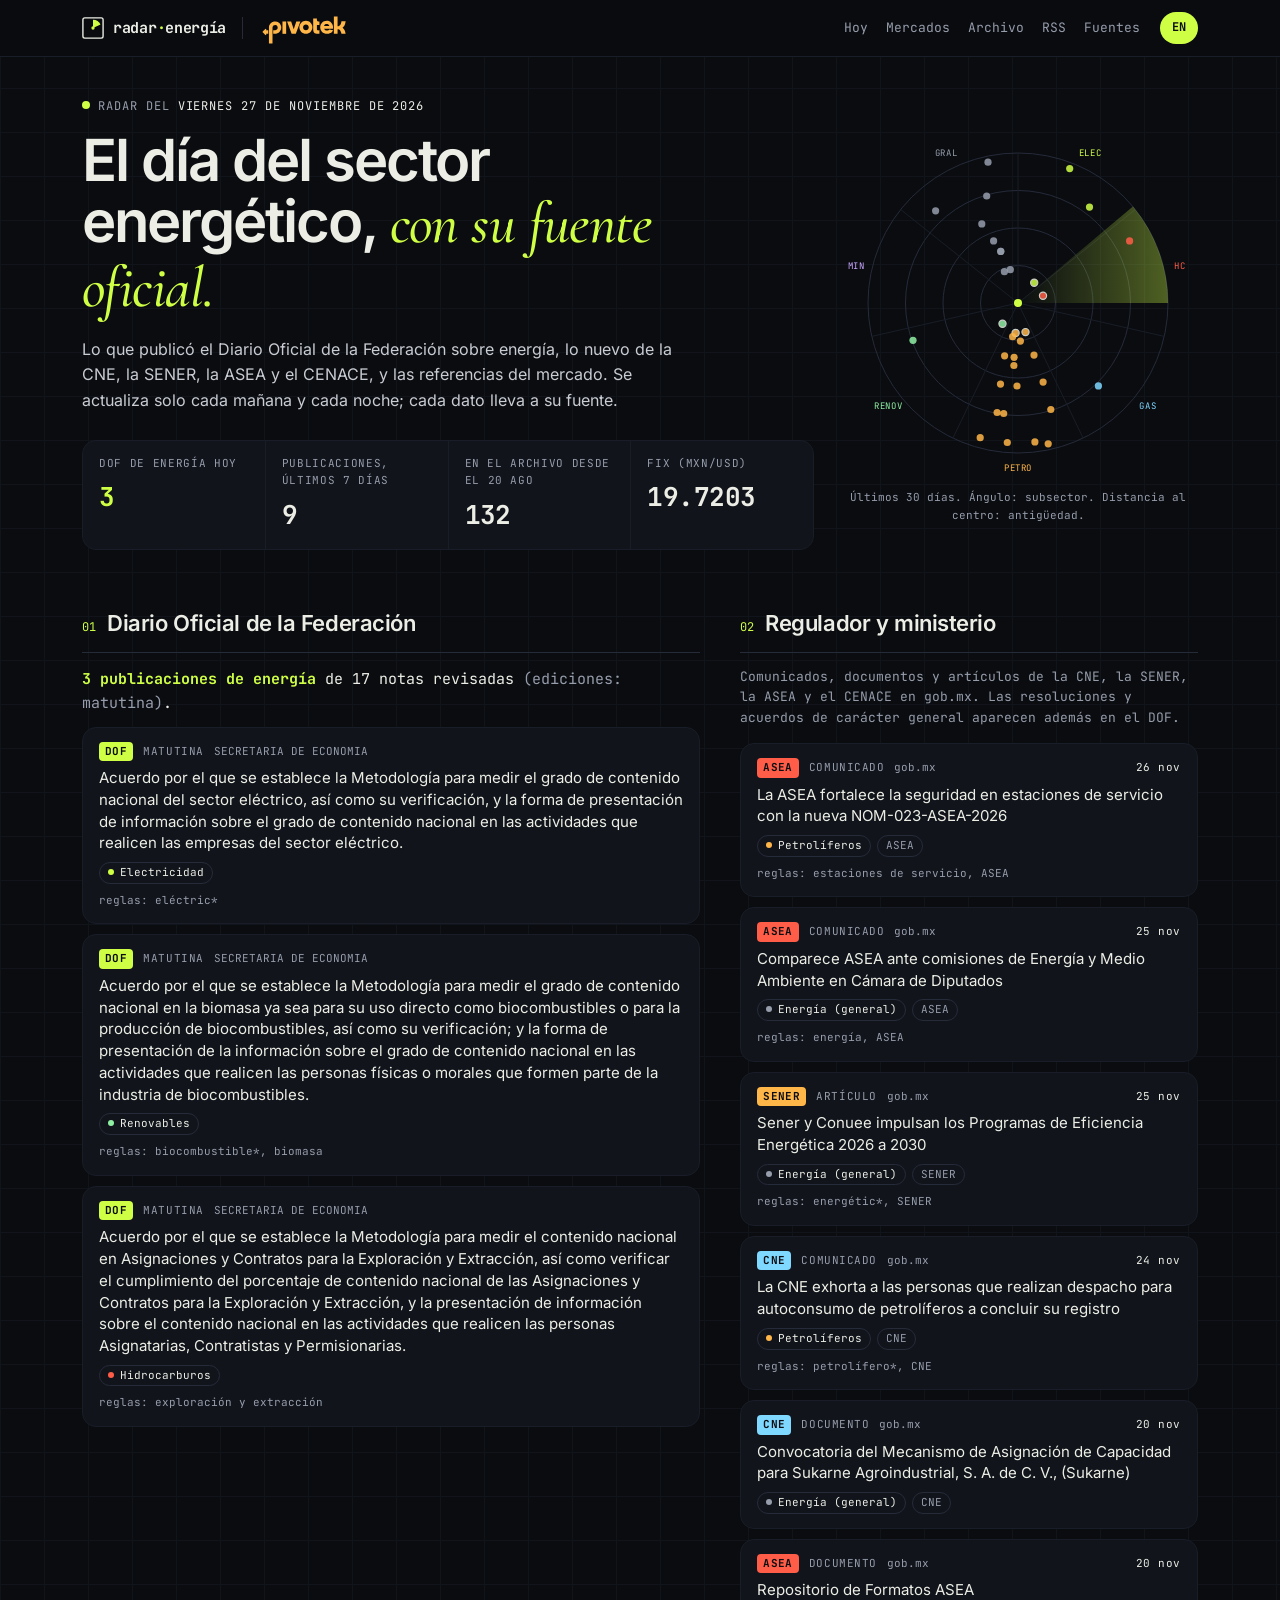
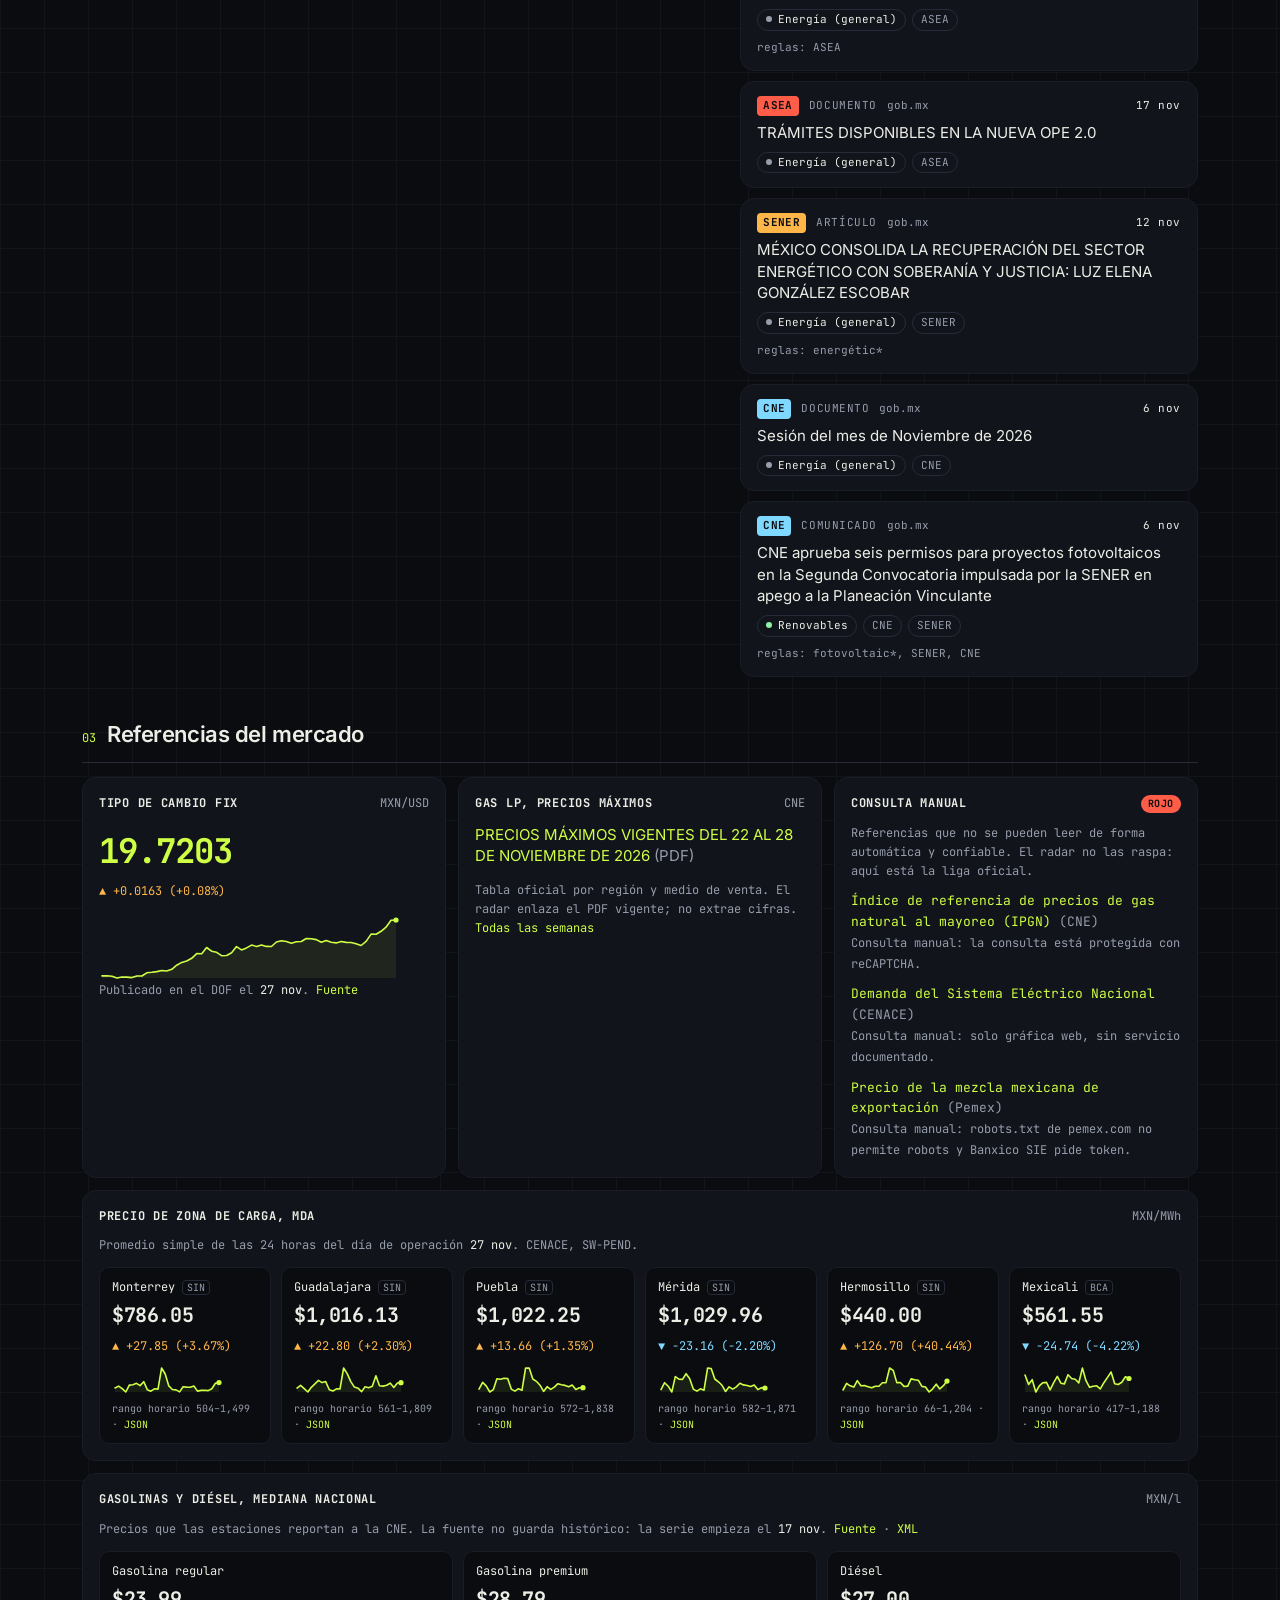
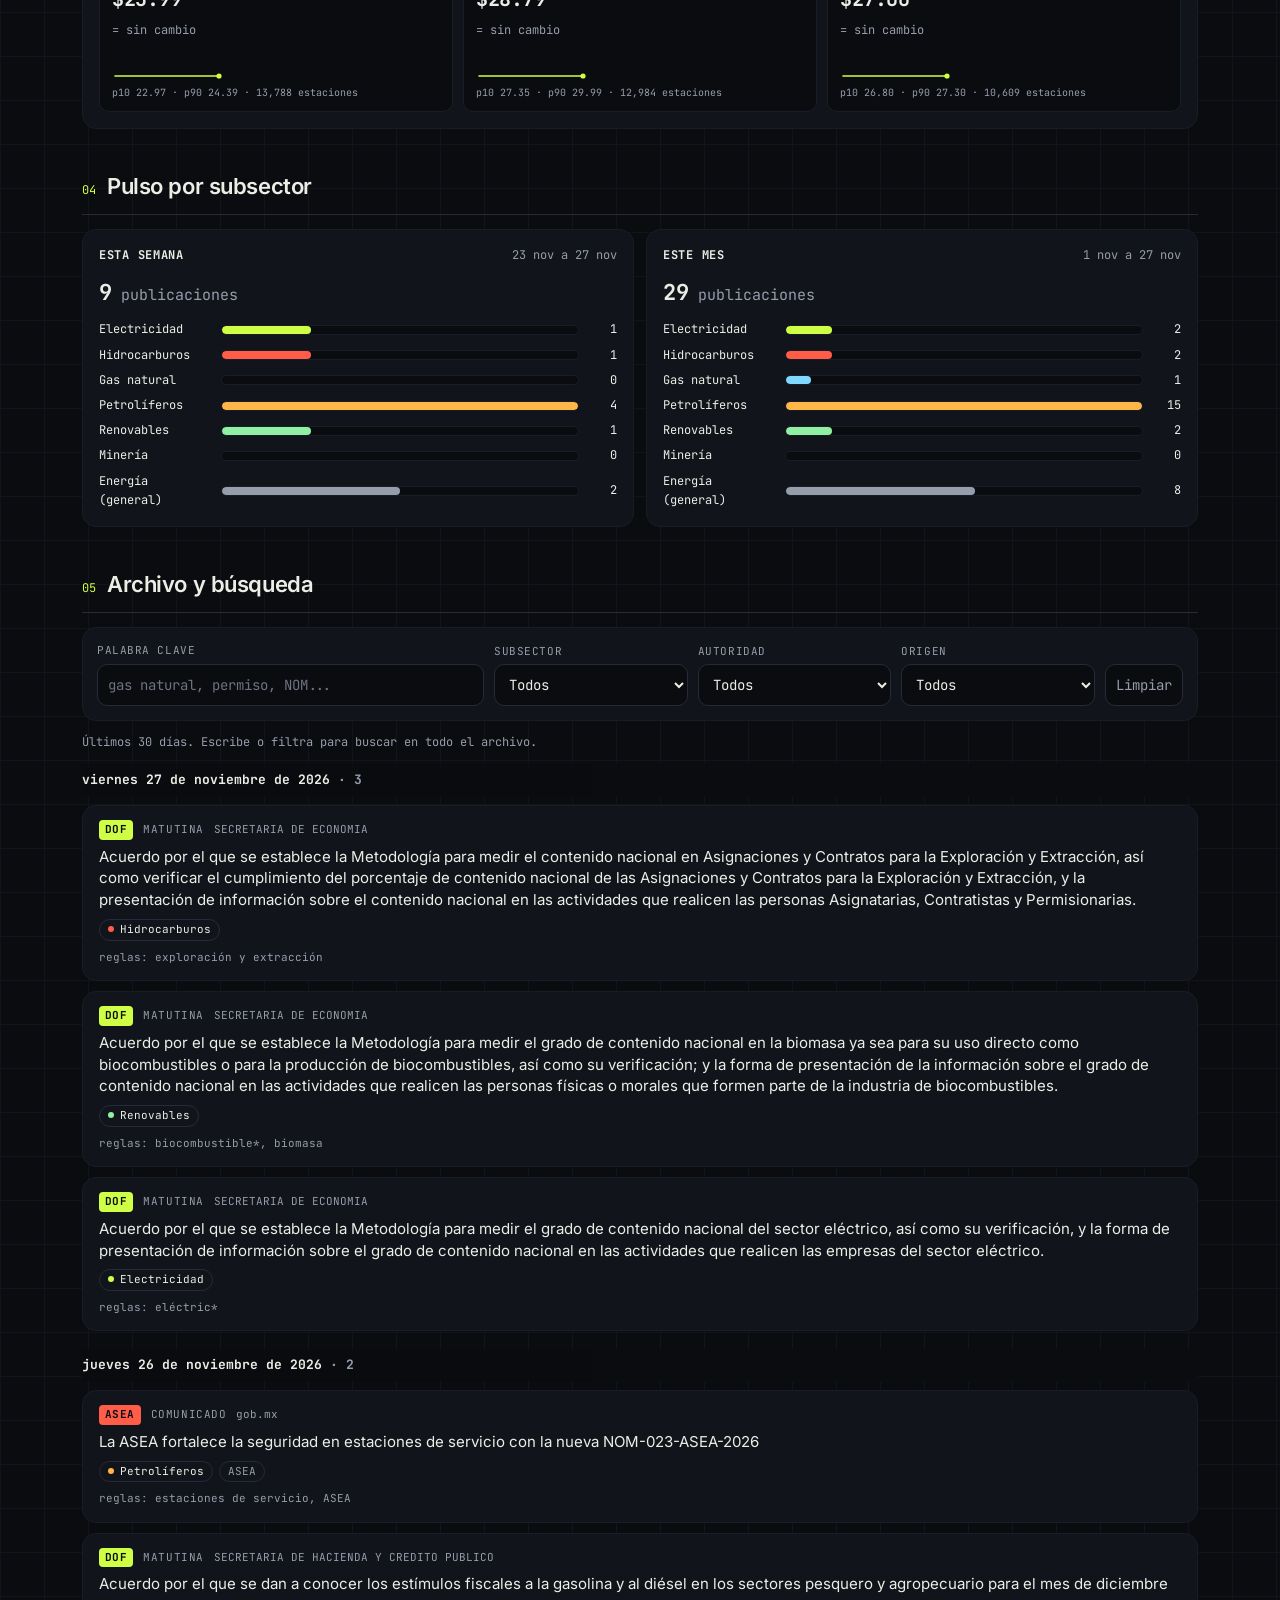
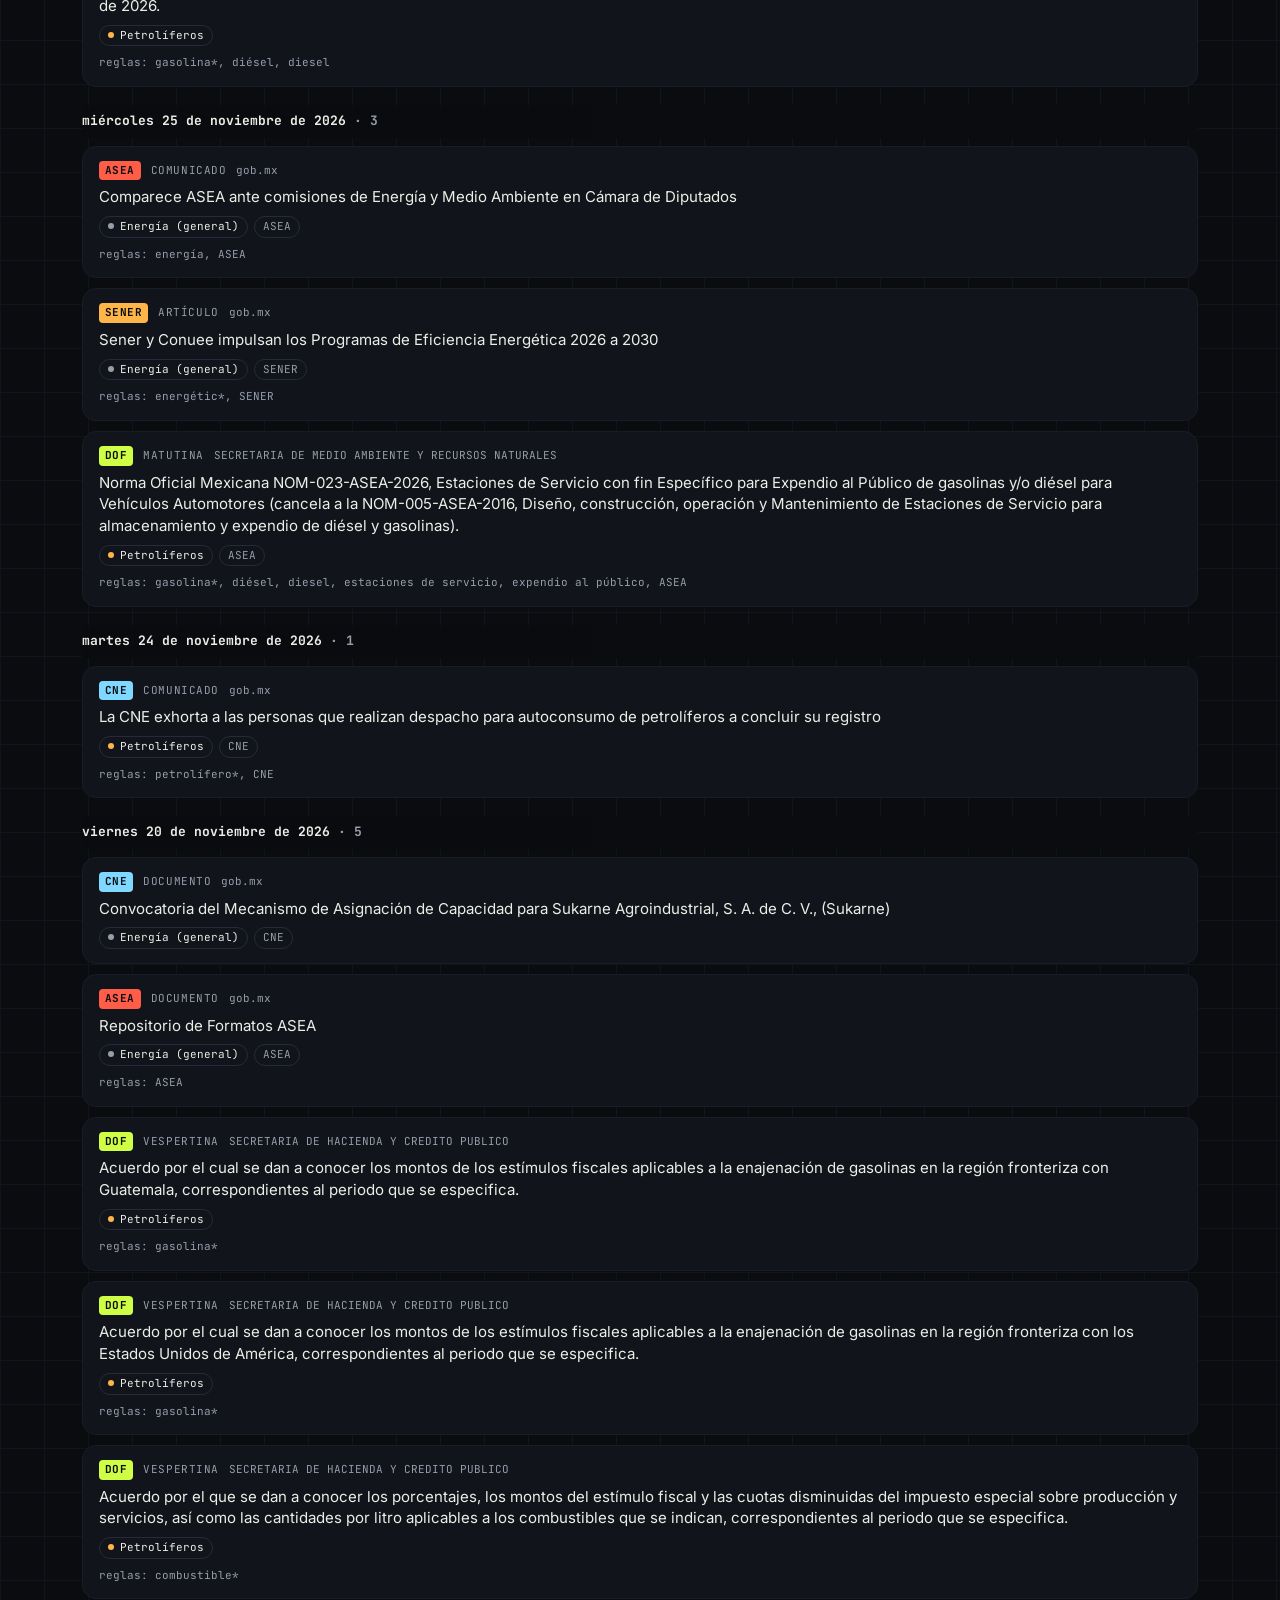
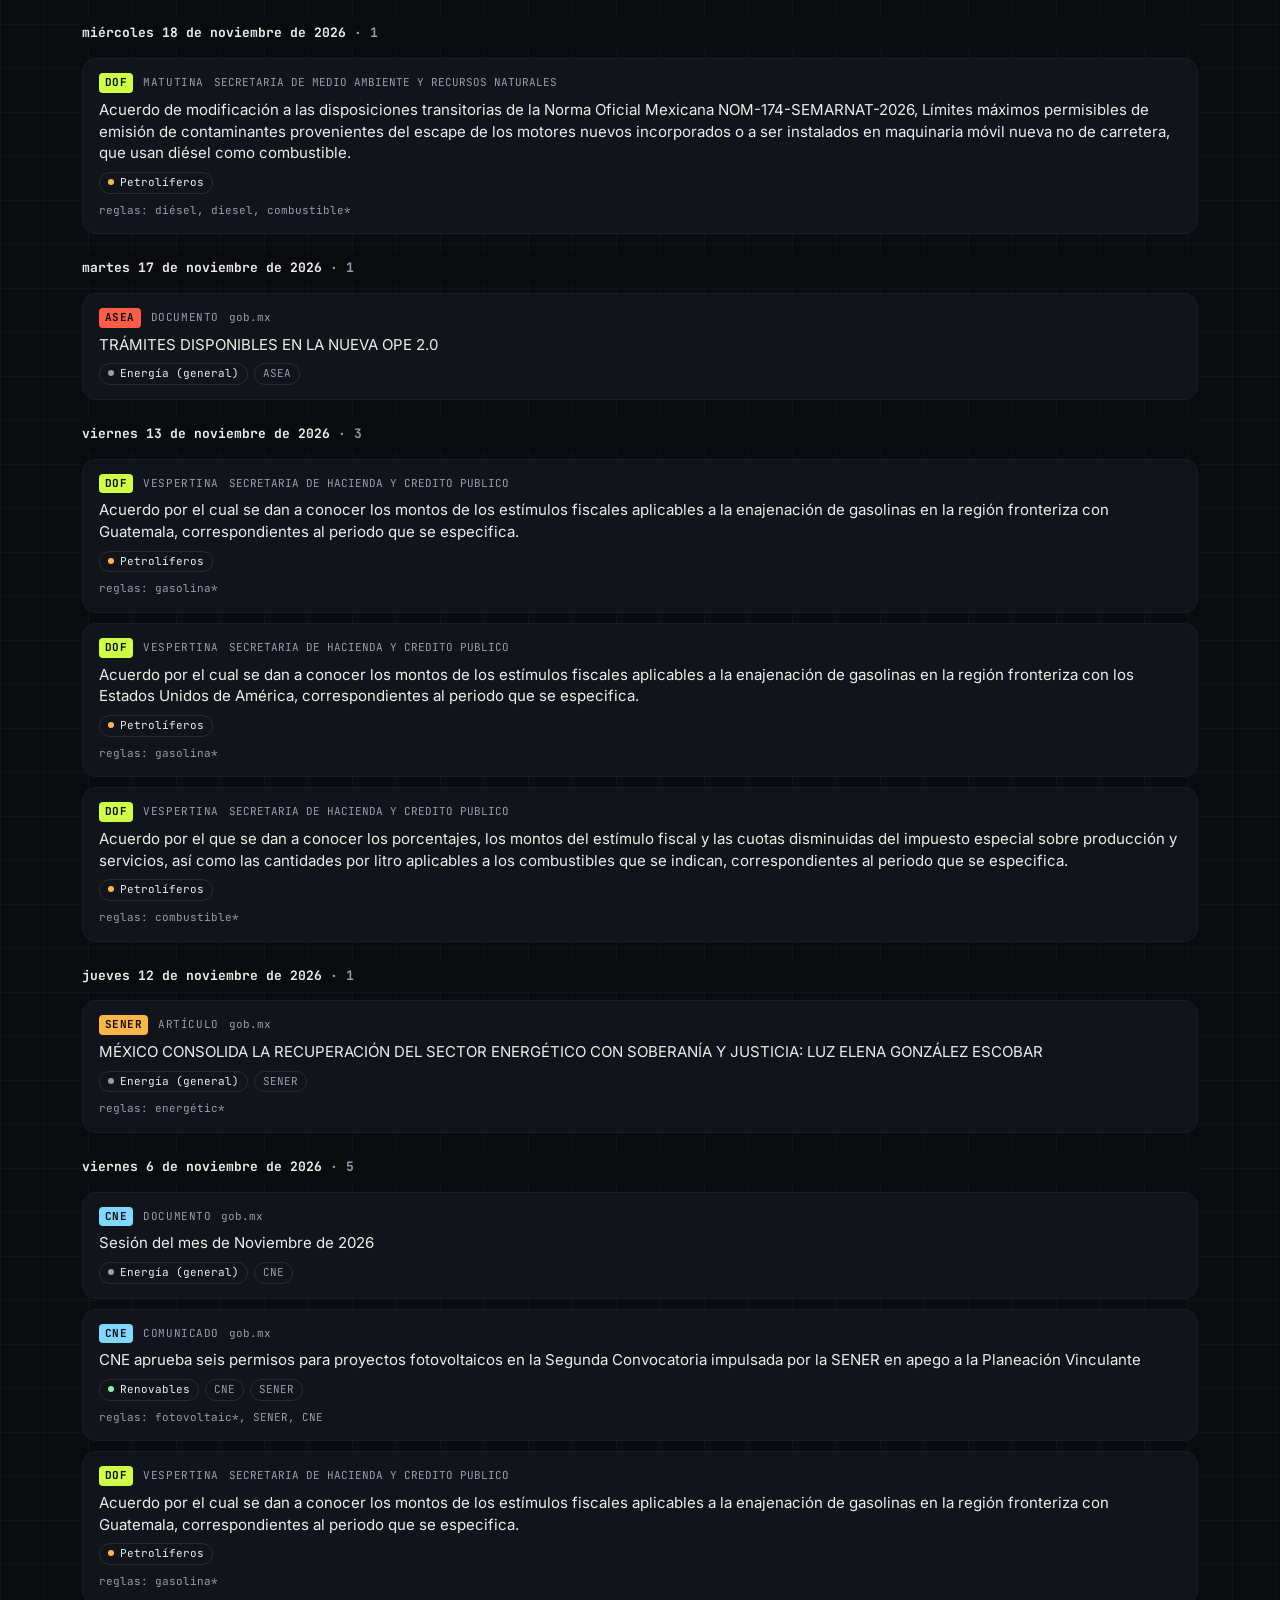
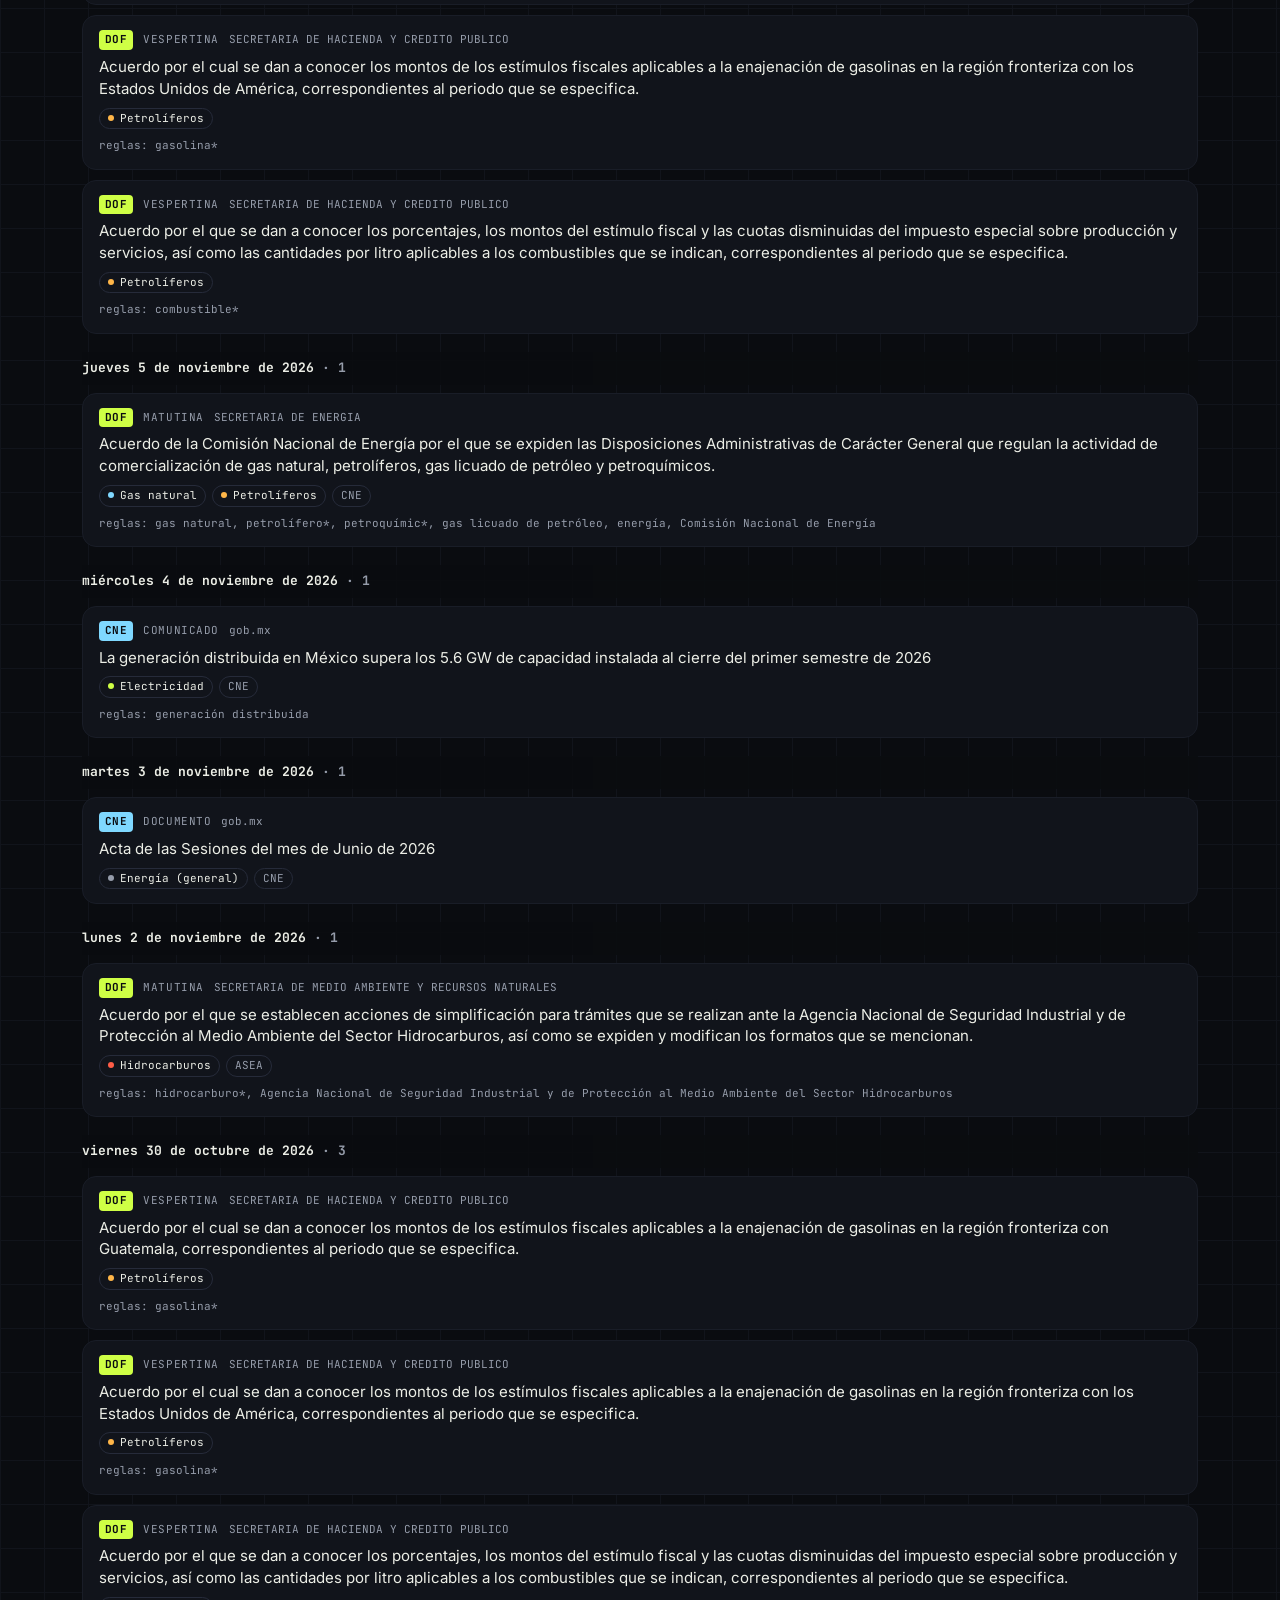
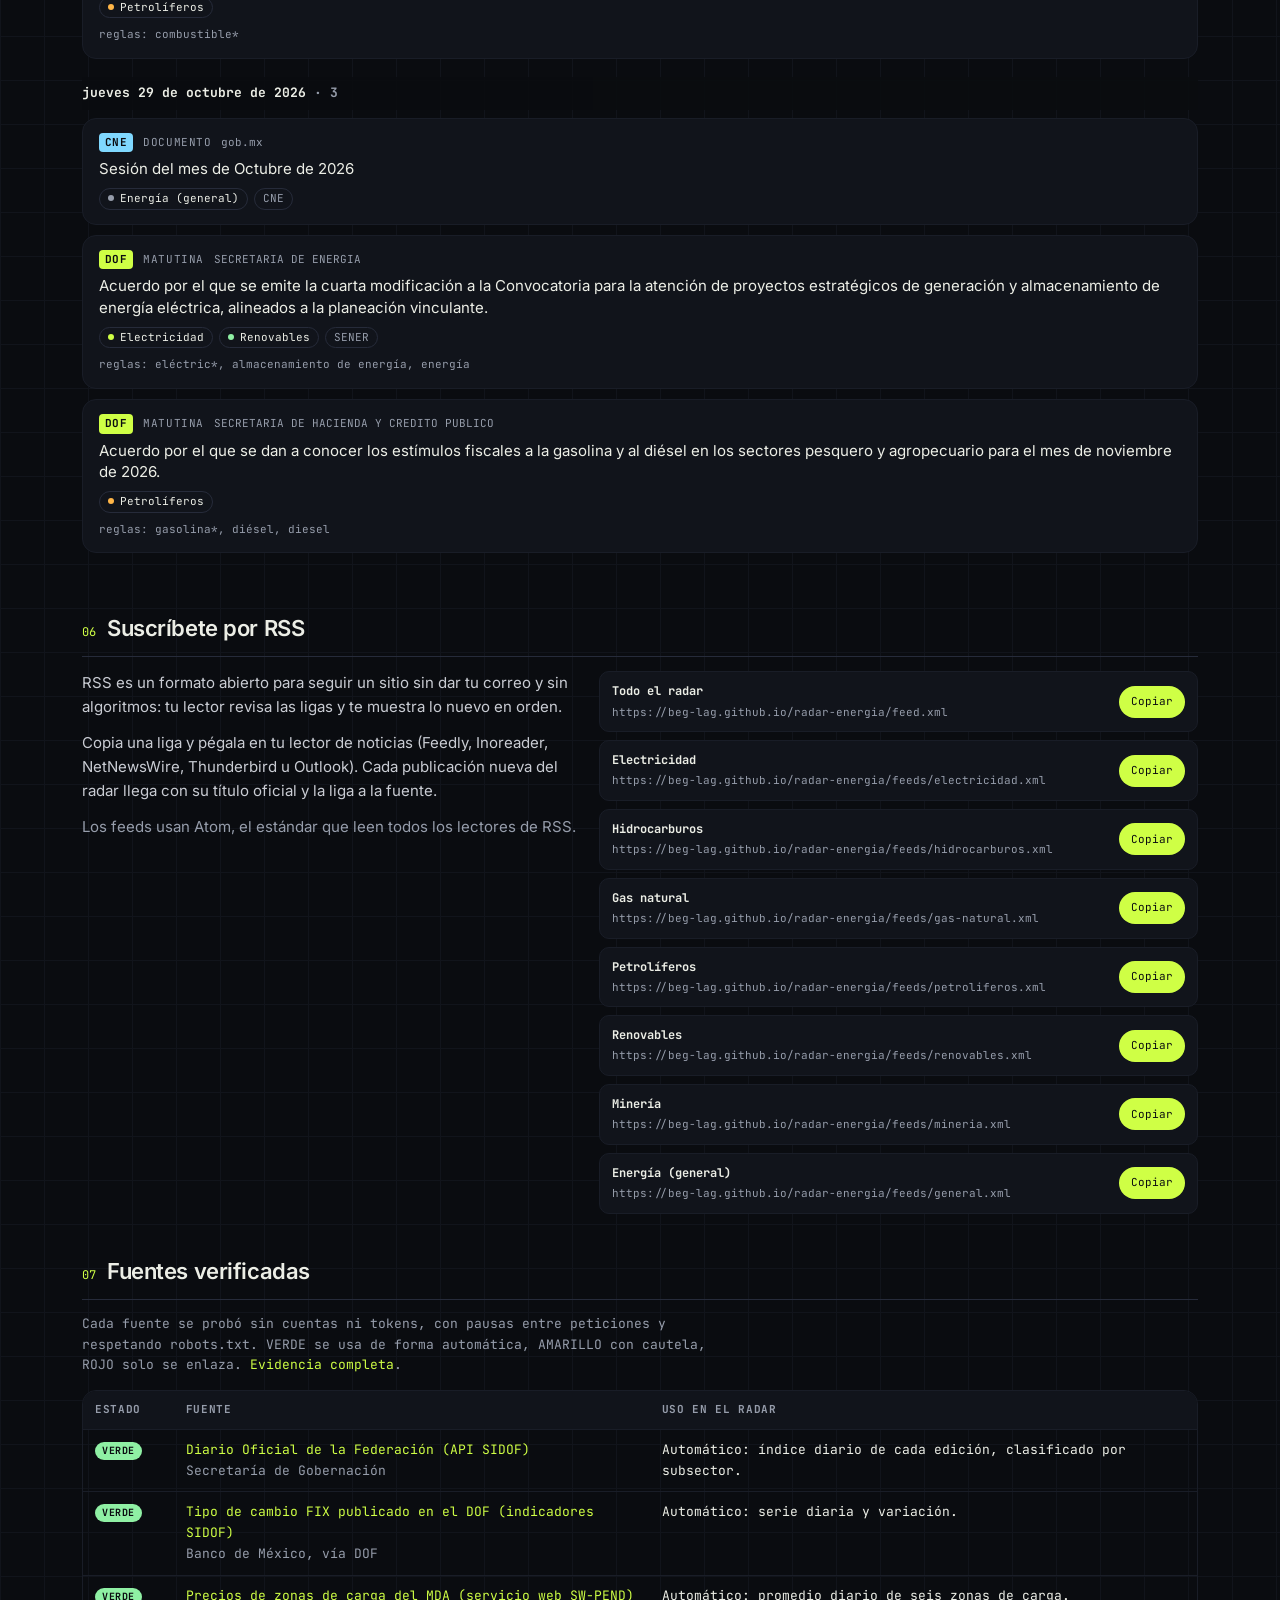
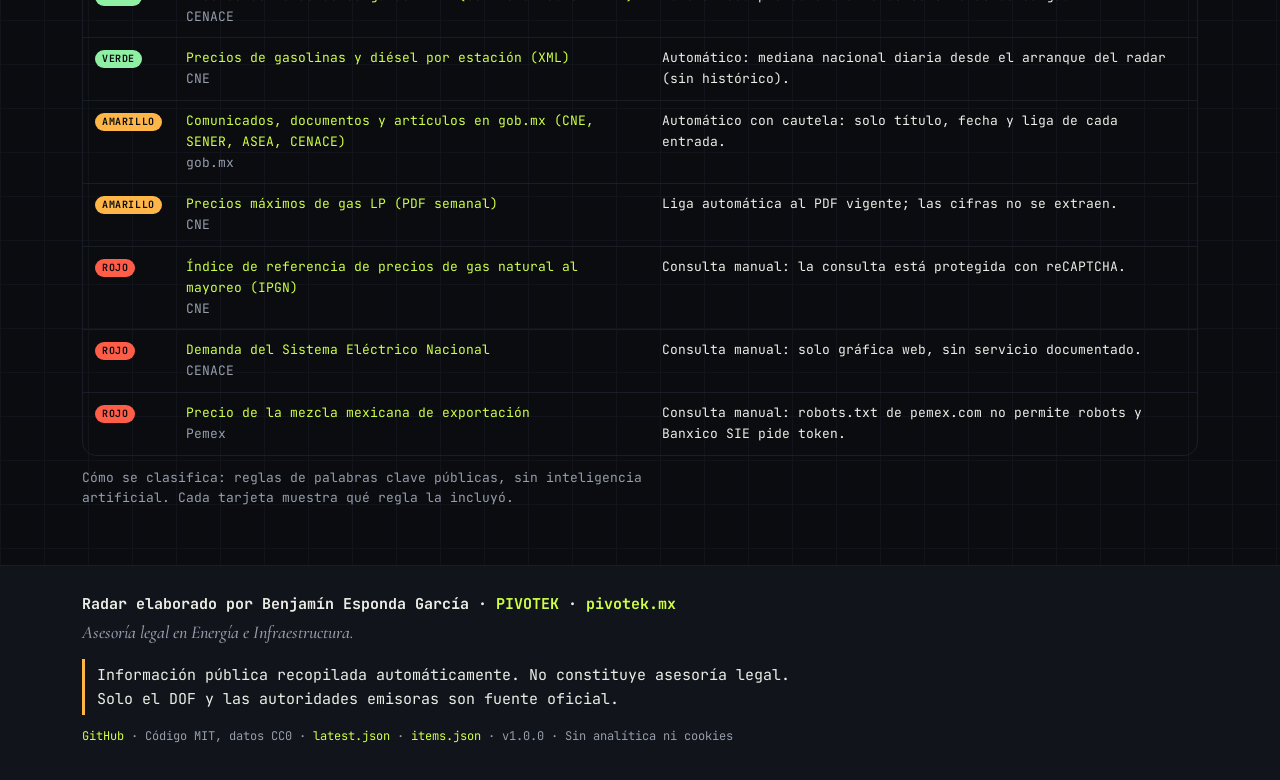
==== commit e7953e44: "chore(data): radar update through 2026-11-27 (132 items)" ====
--- a/docs/index.html
+++ b/docs/index.html
@@ -44,23 +44,23 @@
 <main id="main">
   <section class="hero wrap" aria-labelledby="hero-title">
   <div class="hero-text">
-    <p class="kicker"><span class="dot" aria-hidden="true"></span> <span data-i18n="hero.kicker">Radar del</span> <time datetime="2026-11-26" data-fmt="weekday">jueves 26 de noviembre de 2026</time></p>
+    <p class="kicker"><span class="dot" aria-hidden="true"></span> <span data-i18n="hero.kicker">Radar del</span> <time datetime="2026-11-27" data-fmt="weekday">viernes 27 de noviembre de 2026</time></p>
     <h1 id="hero-title"><span data-i18n="hero.title.a">El día del sector energético,</span> <em data-i18n="hero.title.b">con su fuente oficial.</em></h1>
     <p class="hero-sub" data-i18n="hero.sub">Lo que publicó el Diario Oficial de la Federación sobre energía, lo nuevo de la CNE, la SENER, la ASEA y el CENACE, y las referencias del mercado. Se actualiza solo cada mañana y cada noche; cada dato lleva a su fuente.</p>
     <dl class="stats">
-      <div><dt data-i18n="hero.stat.dof">DOF de energía hoy</dt><dd>1</dd></div>
-      <div><dt data-i18n="hero.stat.week">Publicaciones, últimos 7 días</dt><dd>11</dd></div>
-      <div><dt><span data-i18n="hero.stat.total">En el archivo desde el</span> <time datetime="2026-08-20" data-fmt="short">20 ago</time></dt><dd>129</dd></div>
-      <div><dt data-i18n="hero.stat.fix">FIX (MXN/USD)</dt><dd>19.7040</dd></div>
+      <div><dt data-i18n="hero.stat.dof">DOF de energía hoy</dt><dd>3</dd></div>
+      <div><dt data-i18n="hero.stat.week">Publicaciones, últimos 7 días</dt><dd>9</dd></div>
+      <div><dt><span data-i18n="hero.stat.total">En el archivo desde el</span> <time datetime="2026-08-20" data-fmt="short">20 ago</time></dt><dd>132</dd></div>
+      <div><dt data-i18n="hero.stat.fix">FIX (MXN/USD)</dt><dd>19.7203</dd></div>
     </dl>
   </div>
-  <figure class="hero-radar"><svg class="radar" viewBox="0 0 360 360" role="img" aria-labelledby="radar-t"><title id="radar-t">Radar de los últimos 30 días: cada punto es una publicación, el ángulo es su subsector y la distancia al centro, su antigüedad.</title><defs><linearGradient id="sweep" x1="0" y1="0" x2="1" y2="0"><stop offset="0" stop-color="#cfff45" stop-opacity="0"/><stop offset="1" stop-color="#cfff45" stop-opacity="0.35"/></linearGradient></defs><circle cx="180" cy="180" r="150.0" class="ring"/><circle cx="180" cy="180" r="112.5" class="ring"/><circle cx="180" cy="180" r="75.0" class="ring"/><circle cx="180" cy="180" r="37.5" class="ring"/><line x1="180" y1="180" x2="180.0" y2="30.0" class="spoke"/><text x="252.0" y="30.4" class="rim" fill="#cfff45">ELEC</text><line x1="180" y1="180" x2="297.3" y2="86.5" class="spoke"/><text x="341.8" y="143.1" class="rim" fill="#ff5d47">HC</text><line x1="180" y1="180" x2="326.2" y2="213.4" class="spoke"/><text x="309.8" y="283.5" class="rim" fill="#7fd8ff">GAS</text><line x1="180" y1="180" x2="245.1" y2="315.1" class="spoke"/><text x="180.0" y="346.0" class="rim" fill="#ffb648">PETRO</text><line x1="180" y1="180" x2="114.9" y2="315.1" class="spoke"/><text x="50.2" y="283.5" class="rim" fill="#8ff0a4">RENOV</text><line x1="180" y1="180" x2="33.8" y2="213.4" class="spoke"/><text x="18.2" y="143.1" class="rim" fill="#c9a7ff">MIN</text><line x1="180" y1="180" x2="62.7" y2="86.5" class="spoke"/><text x="108.0" y="30.4" class="rim" fill="#969dab">GRAL</text><g class="sweep"><path d="M180 180 L330 180 A150 150 0 0 0 294.9 83.6 Z" fill="url(#sweep)"/></g><circle cx="177.9" cy="205.9" r="3.6" class="blip fresh" fill="#ffb648"/><circle cx="186.5" cy="205.2" r="3.6" class="blip fresh" fill="#ffb648"/><circle cx="168.0" cy="152.4" r="3.6" class="blip fresh" fill="#969dab"/><circle cx="173.2" cy="150.7" r="3.6" class="blip fresh" fill="#969dab"/><circle cx="175.3" cy="209.7" r="3.6" class="blip fresh" fill="#ffb648"/><circle cx="182.2" cy="214.1" r="3.6" class="blip" fill="#ffb648"/><circle cx="164.1" cy="132.2" r="3.6" class="blip" fill="#969dab"/><circle cx="164.0" cy="132.2" r="3.6" class="blip" fill="#969dab"/><circle cx="167.6" cy="228.9" r="3.6" class="blip" fill="#ffb648"/><circle cx="176.4" cy="230.3" r="3.6" class="blip" fill="#ffb648"/><circle cx="194.8" cy="228.2" r="3.6" class="blip" fill="#ffb648"/><circle cx="176.1" cy="238.4" r="3.6" class="blip" fill="#ffb648"/><circle cx="157.1" cy="121.7" r="3.6" class="blip" fill="#969dab"/><circle cx="203.9" cy="255.2" r="3.6" class="blip" fill="#ffb648"/><circle cx="163.4" cy="257.1" r="3.6" class="blip" fill="#ffb648"/><circle cx="179.1" cy="258.9" r="3.6" class="blip" fill="#ffb648"/><circle cx="145.5" cy="104.6" r="3.6" class="blip" fill="#969dab"/><circle cx="149.9" cy="76.9" r="3.6" class="blip" fill="#969dab"/><circle cx="78.8" cy="216.0" r="3.6" class="blip" fill="#8ff0a4"/><circle cx="211.6" cy="282.6" r="3.6" class="blip" fill="#ffb648"/><circle cx="166.3" cy="286.5" r="3.6" class="blip" fill="#ffb648"/><circle cx="159.8" cy="285.5" r="3.6" class="blip" fill="#ffb648"/><circle cx="257.6" cy="260.0" r="3.6" class="blip" fill="#7fd8ff"/><circle cx="249.0" cy="87.4" r="3.6" class="blip" fill="#cfff45"/><circle cx="100.3" cy="90.8" r="3.6" class="blip" fill="#969dab"/><circle cx="288.0" cy="119.8" r="3.6" class="blip" fill="#ff5d47"/><circle cx="196.4" cy="314.9" r="3.6" class="blip" fill="#ffb648"/><circle cx="143.3" cy="310.8" r="3.6" class="blip" fill="#ffb648"/><circle cx="169.6" cy="315.5" r="3.6" class="blip" fill="#ffb648"/><circle cx="150.8" cy="43.1" r="3.6" class="blip" fill="#969dab"/><circle cx="230.2" cy="49.4" r="3.6" class="blip" fill="#cfff45"/><circle cx="209.4" cy="316.8" r="3.6" class="blip" fill="#ffb648"/><circle cx="305.6" cy="109.5" r="3.6" class="blip" fill="#ff5d47"/><circle cx="180" cy="180" r="4" fill="#cfff45"/></svg><figcaption data-i18n="hero.radar">Últimos 30 días. Ángulo: subsector. Distancia al centro: antigüedad.</figcaption></figure>
+  <figure class="hero-radar"><svg class="radar" viewBox="0 0 360 360" role="img" aria-labelledby="radar-t"><title id="radar-t">Radar de los últimos 30 días: cada punto es una publicación, el ángulo es su subsector y la distancia al centro, su antigüedad.</title><defs><linearGradient id="sweep" x1="0" y1="0" x2="1" y2="0"><stop offset="0" stop-color="#cfff45" stop-opacity="0"/><stop offset="1" stop-color="#cfff45" stop-opacity="0.35"/></linearGradient></defs><circle cx="180" cy="180" r="150.0" class="ring"/><circle cx="180" cy="180" r="112.5" class="ring"/><circle cx="180" cy="180" r="75.0" class="ring"/><circle cx="180" cy="180" r="37.5" class="ring"/><line x1="180" y1="180" x2="180.0" y2="30.0" class="spoke"/><text x="252.0" y="30.4" class="rim" fill="#cfff45">ELEC</text><line x1="180" y1="180" x2="297.3" y2="86.5" class="spoke"/><text x="341.8" y="143.1" class="rim" fill="#ff5d47">HC</text><line x1="180" y1="180" x2="326.2" y2="213.4" class="spoke"/><text x="309.8" y="283.5" class="rim" fill="#7fd8ff">GAS</text><line x1="180" y1="180" x2="245.1" y2="315.1" class="spoke"/><text x="180.0" y="346.0" class="rim" fill="#ffb648">PETRO</text><line x1="180" y1="180" x2="114.9" y2="315.1" class="spoke"/><text x="50.2" y="283.5" class="rim" fill="#8ff0a4">RENOV</text><line x1="180" y1="180" x2="33.8" y2="213.4" class="spoke"/><text x="18.2" y="143.1" class="rim" fill="#c9a7ff">MIN</text><line x1="180" y1="180" x2="62.7" y2="86.5" class="spoke"/><text x="108.0" y="30.4" class="rim" fill="#969dab">GRAL</text><g class="sweep"><path d="M180 180 L330 180 A150 150 0 0 0 294.9 83.6 Z" fill="url(#sweep)"/></g><circle cx="205.0" cy="172.8" r="3.6" class="blip fresh" fill="#ff5d47"/><circle cx="164.5" cy="200.8" r="3.6" class="blip fresh" fill="#8ff0a4"/><circle cx="196.2" cy="159.7" r="3.6" class="blip fresh" fill="#cfff45"/><circle cx="177.6" cy="210.0" r="3.6" class="blip fresh" fill="#ffb648"/><circle cx="187.5" cy="209.1" r="3.6" class="blip fresh" fill="#ffb648"/><circle cx="166.4" cy="148.7" r="3.6" class="blip" fill="#969dab"/><circle cx="172.3" cy="146.7" r="3.6" class="blip" fill="#969dab"/><circle cx="174.6" cy="213.7" r="3.6" class="blip" fill="#ffb648"/><circle cx="182.4" cy="218.1" r="3.6" class="blip" fill="#ffb648"/><circle cx="162.8" cy="128.3" r="3.6" class="blip" fill="#969dab"/><circle cx="162.7" cy="128.4" r="3.6" class="blip" fill="#969dab"/><circle cx="166.6" cy="232.8" r="3.6" class="blip" fill="#ffb648"/><circle cx="176.1" cy="234.3" r="3.6" class="blip" fill="#ffb648"/><circle cx="196.0" cy="232.1" r="3.6" class="blip" fill="#ffb648"/><circle cx="175.9" cy="242.5" r="3.6" class="blip" fill="#ffb648"/><circle cx="155.6" cy="117.9" r="3.6" class="blip" fill="#969dab"/><circle cx="205.1" cy="259.1" r="3.6" class="blip" fill="#ffb648"/><circle cx="162.5" cy="261.1" r="3.6" class="blip" fill="#ffb648"/><circle cx="179.0" cy="263.0" r="3.6" class="blip" fill="#ffb648"/><circle cx="143.8" cy="100.9" r="3.6" class="blip" fill="#969dab"/><circle cx="148.7" cy="73.0" r="3.6" class="blip" fill="#969dab"/><circle cx="75.0" cy="217.3" r="3.6" class="blip" fill="#8ff0a4"/><circle cx="212.8" cy="286.5" r="3.6" class="blip" fill="#ffb648"/><circle cx="165.7" cy="290.5" r="3.6" class="blip" fill="#ffb648"/><circle cx="159.1" cy="289.5" r="3.6" class="blip" fill="#ffb648"/><circle cx="260.4" cy="262.9" r="3.6" class="blip" fill="#7fd8ff"/><circle cx="251.5" cy="84.1" r="3.6" class="blip" fill="#cfff45"/><circle cx="97.6" cy="87.8" r="3.6" class="blip" fill="#969dab"/><circle cx="291.6" cy="117.9" r="3.6" class="blip" fill="#ff5d47"/><circle cx="196.9" cy="318.9" r="3.6" class="blip" fill="#ffb648"/><circle cx="142.2" cy="314.7" r="3.6" class="blip" fill="#ffb648"/><circle cx="169.3" cy="319.5" r="3.6" class="blip" fill="#ffb648"/><circle cx="150.0" cy="39.2" r="3.6" class="blip" fill="#969dab"/><circle cx="231.7" cy="45.6" r="3.6" class="blip" fill="#cfff45"/><circle cx="210.2" cy="320.8" r="3.6" class="blip" fill="#ffb648"/><circle cx="180" cy="180" r="4" fill="#cfff45"/></svg><figcaption data-i18n="hero.radar">Últimos 30 días. Ángulo: subsector. Distancia al centro: antigüedad.</figcaption></figure>
   </section>
 
   <div class="wrap grid-main">
     <section id="hoy" class="block" aria-labelledby="dof-title">
       <h2 id="dof-title" class="block-title"><span class="num">01</span> <span data-i18n="dof.title">Diario Oficial de la Federación</span></h2>
-      <p class="lede"><strong data-i18n="dof.today.count" data-n="1">1 publicación de energía</strong> <span data-i18n="dof.today.of" data-n="20">de 20 notas revisadas</span> <span class="muted">(<span data-i18n="dof.editions">ediciones</span>: matutina)</span>.</p><ul class="items"><li class="item"><p class="meta"><span class="src src-dof">DOF</span><span class="meta-ed" data-i18n="ed.matutina">Matutina</span><span class="meta-iss">SECRETARIA DE HACIENDA Y CREDITO PUBLICO</span></p><h3 class="item-title"><a href="https://dof.gob.mx/nota_detalle.php?codigo=5805363&amp;fecha=26/11/2026" rel="noopener">Acuerdo por el que se dan a conocer los estímulos fiscales a la gasolina y al diésel en los sectores pesquero y agropecuario para el mes de diciembre de 2026.</a></h3><ul class="chips" aria-label="Clasificación"><li class="chip ss-petroliferos" data-i18n="ss.petroliferos">Petrolíferos</li></ul><p class="rules"><span data-i18n="item.rules">reglas</span>: gasolina*, diésel, diesel</p></li></ul>
+      <p class="lede"><strong data-i18n="dof.today.count" data-n="3">3 publicaciones de energía</strong> <span data-i18n="dof.today.of" data-n="17">de 17 notas revisadas</span> <span class="muted">(<span data-i18n="dof.editions">ediciones</span>: matutina)</span>.</p><ul class="items"><li class="item"><p class="meta"><span class="src src-dof">DOF</span><span class="meta-ed" data-i18n="ed.matutina">Matutina</span><span class="meta-iss">SECRETARIA DE ECONOMIA</span></p><h3 class="item-title"><a href="https://dof.gob.mx/nota_detalle.php?codigo=5805530&amp;fecha=27/11/2026" rel="noopener">Acuerdo por el que se establece la Metodología para medir el grado de contenido nacional del sector eléctrico, así como su verificación, y la forma de presentación de información sobre el grado de contenido nacional en las actividades que realicen las empresas del sector eléctrico.</a></h3><ul class="chips" aria-label="Clasificación"><li class="chip ss-electricidad" data-i18n="ss.electricidad">Electricidad</li></ul><p class="rules"><span data-i18n="item.rules">reglas</span>: eléctric*</p></li><li class="item"><p class="meta"><span class="src src-dof">DOF</span><span class="meta-ed" data-i18n="ed.matutina">Matutina</span><span class="meta-iss">SECRETARIA DE ECONOMIA</span></p><h3 class="item-title"><a href="https://dof.gob.mx/nota_detalle.php?codigo=5805531&amp;fecha=27/11/2026" rel="noopener">Acuerdo por el que se establece la Metodología para medir el grado de contenido nacional en la biomasa ya sea para su uso directo como biocombustibles o para la producción de biocombustibles, así como su verificación; y la forma de presentación de la información sobre el grado de contenido nacional en las actividades que realicen las personas físicas o morales que formen parte de la industria de biocombustibles.</a></h3><ul class="chips" aria-label="Clasificación"><li class="chip ss-renovables" data-i18n="ss.renovables">Renovables</li></ul><p class="rules"><span data-i18n="item.rules">reglas</span>: biocombustible*, biomasa</p></li><li class="item"><p class="meta"><span class="src src-dof">DOF</span><span class="meta-ed" data-i18n="ed.matutina">Matutina</span><span class="meta-iss">SECRETARIA DE ECONOMIA</span></p><h3 class="item-title"><a href="https://dof.gob.mx/nota_detalle.php?codigo=5805532&amp;fecha=27/11/2026" rel="noopener">Acuerdo por el que se establece la Metodología para medir el contenido nacional en Asignaciones y Contratos para la Exploración y Extracción, así como verificar el cumplimiento del porcentaje de contenido nacional de las Asignaciones y Contratos para la Exploración y Extracción, y la presentación de información sobre el contenido nacional en las actividades que realicen las personas Asignatarias, Contratistas y Permisionarias.</a></h3><ul class="chips" aria-label="Clasificación"><li class="chip ss-hidrocarburos" data-i18n="ss.hidrocarburos">Hidrocarburos</li></ul><p class="rules"><span data-i18n="item.rules">reglas</span>: exploración y extracción</p></li></ul>
     </section>
 
     <section id="autoridades" class="block" aria-labelledby="auth-title">
@@ -72,12 +72,12 @@
 
   <section id="mercados" class="block wrap" aria-labelledby="mk-title">
     <h2 id="mk-title" class="block-title"><span class="num">03</span> <span data-i18n="mk.title">Referencias del mercado</span></h2>
-    <div class="cards"><article class="card mk mk-fix"><h3 class="mk-title"><span data-i18n="mk.fix">Tipo de cambio FIX</span><span class="unit">MXN/USD</span></h3><p class="mk-value">19.7040</p><p><span class="delta up"><span aria-hidden="true">▲</span> +0.3372 (+1.74%)</span></p><svg class="spark" viewBox="0 0 300 64" width="300" height="64" role="img" aria-label="FIX, últimos 60 datos: mínimo 16.8748, máximo 19.7040" focusable="false"><polygon class="spark-area" points="3.0,61.0 3.0,58.1 8.0,58.9 13.0,58.7 17.9,59.3 22.9,61.0 27.9,60.0 32.9,60.1 37.9,60.6 42.9,59.0 47.8,59.0 52.8,55.8 57.8,55.3 62.8,54.6 67.8,53.4 72.8,53.9 77.7,52.3 82.7,48.1 87.7,45.3 92.7,43.9 97.7,41.2 102.7,36.5 107.6,36.5 112.6,30.4 117.6,34.0 122.6,35.2 127.6,38.6 132.6,38.4 137.5,35.6 142.5,29.4 147.5,32.7 152.5,30.7 157.5,27.9 162.5,29.2 167.4,27.8 172.4,29.2 177.4,29.3 182.4,24.8 187.4,23.6 192.4,24.3 197.3,26.0 202.3,24.6 207.3,24.3 212.3,21.2 217.3,21.6 222.3,22.4 227.2,25.0 232.2,23.3 237.2,25.0 242.2,25.7 247.2,24.2 252.2,25.2 257.1,25.2 262.1,26.6 267.1,28.3 272.1,24.2 277.1,16.9 282.1,17.0 287.0,14.1 292.0,9.9 297.0,3.0 297.0,61.0"/><polyline class="spark-line" points="3.0,58.1 8.0,58.9 13.0,58.7 17.9,59.3 22.9,61.0 27.9,60.0 32.9,60.1 37.9,60.6 42.9,59.0 47.8,59.0 52.8,55.8 57.8,55.3 62.8,54.6 67.8,53.4 72.8,53.9 77.7,52.3 82.7,48.1 87.7,45.3 92.7,43.9 97.7,41.2 102.7,36.5 107.6,36.5 112.6,30.4 117.6,34.0 122.6,35.2 127.6,38.6 132.6,38.4 137.5,35.6 142.5,29.4 147.5,32.7 152.5,30.7 157.5,27.9 162.5,29.2 167.4,27.8 172.4,29.2 177.4,29.3 182.4,24.8 187.4,23.6 192.4,24.3 197.3,26.0 202.3,24.6 207.3,24.3 212.3,21.2 217.3,21.6 222.3,22.4 227.2,25.0 232.2,23.3 237.2,25.0 242.2,25.7 247.2,24.2 252.2,25.2 257.1,25.2 262.1,26.6 267.1,28.3 272.1,24.2 277.1,16.9 282.1,17.0 287.0,14.1 292.0,9.9 297.0,3.0"/><circle class="spark-dot" cx="297.0" cy="3.0" r="2.6"/></svg><p class="mk-foot"><span data-i18n="mk.fix.pub">Publicado en el DOF el</span> <time datetime="2026-11-26" data-fmt="short">26 nov</time>. <a href="https://sidof.segob.gob.mx/dof/sidof/indicadores/26-11-2026" rel="noopener" data-i18n="mk.source">Fuente</a></p></article><article class="card mk mk-doc"><h3 class="mk-title"><span data-i18n="mk.gaslp">Gas LP, precios máximos</span><span class="unit">CNE</span></h3><p class="doc-title"><a href="https://www.gob.mx/cms/uploads/attachment/file/1117388/PRECIOS_MAXIMOS_VIGENTES_DEL_22_al_28_de_noviembre_DE_2026.pdf" rel="noopener">PRECIOS MÁXIMOS VIGENTES DEL 22 AL 28 DE NOVIEMBRE DE 2026</a> <span class="muted">(PDF)</span></p><p class="mk-note" data-i18n="mk.gaslp.note">Tabla oficial por región y medio de venta. El radar enlaza el PDF vigente; no extrae cifras.</p><p class="mk-foot"><a href="https://www.gob.mx/cne/documentos/precios-maximos-aplicables-de-gas-lp-399897" rel="noopener" data-i18n="mk.gaslp.all">Todas las semanas</a></p></article><article class="card mk mk-manual"><h3 class="mk-title"><span data-i18n="mk.manual">Consulta manual</span><span class="unit pill rojo" data-en="RED">ROJO</span></h3><p class="mk-note" data-i18n="mk.manual.note">Referencias que no se pueden leer de forma automática y confiable. El radar no las raspa: aquí está la liga oficial.</p><ul class="manual"><li><a href="https://www.cne.gob.mx/IPGN/" rel="noopener" data-en="Wholesale natural gas reference price index (IPGN)">Índice de referencia de precios de gas natural al mayoreo (IPGN)</a> <span class="muted">(CNE)</span><br><span class="why" data-en="Manual lookup: the query form is protected by reCAPTCHA.">Consulta manual: la consulta está protegida con reCAPTCHA.</span></li><li><a href="https://www.cenace.gob.mx/GraficaDemanda.aspx" rel="noopener" data-en="National grid demand">Demanda del Sistema Eléctrico Nacional</a> <span class="muted">(CENACE)</span><br><span class="why" data-en="Manual lookup: web chart only, no documented service.">Consulta manual: solo gráfica web, sin servicio documentado.</span></li><li><a href="https://www.pemex.com/" rel="noopener" data-en="Mexican crude export blend price">Precio de la mezcla mexicana de exportación</a> <span class="muted">(Pemex)</span><br><span class="why" data-en="Manual lookup: pemex.com robots.txt disallows robots and Banxico SIE needs a token.">Consulta manual: robots.txt de pemex.com no permite robots y Banxico SIE pide token.</span></li></ul></article><article class="card mk mk-zones"><h3 class="mk-title"><span data-i18n="mk.pz">Precio de zona de carga, MDA</span><span class="unit">MXN/MWh</span></h3><p class="mk-note"><span data-i18n="mk.pz.note">Promedio simple de las 24 horas del día de operación</span> <time datetime="2026-11-26" data-fmt="short">26 nov</time>. CENACE, SW-PEND.</p><ul class="zones"><li class="zone"><p class="zone-name">Monterrey <span class="sys">SIN</span></p><p class="zone-value">$758.20</p><p><span class="delta up"><span aria-hidden="true">▲</span> +238.70 (+45.95%)</span></p><svg class="spark" viewBox="0 0 110 30" width="110" height="30" role="img" aria-label="Monterrey, 30 días: mínimo 377, máximo 1,424" focusable="false"><polygon class="spark-area" points="3.0,27.0 3.0,20.9 6.6,23.0 10.2,21.1 13.8,23.6 17.3,27.0 20.9,20.1 24.5,19.7 28.1,18.3 31.7,20.6 35.3,16.7 38.9,24.7 42.4,26.2 46.0,23.8 49.6,24.1 53.2,3.0 56.8,9.0 60.4,20.9 64.0,24.5 67.6,24.9 71.1,26.9 74.7,21.8 78.3,22.1 81.9,22.2 85.5,21.0 89.1,26.1 92.7,25.4 96.2,25.3 99.8,25.6 103.4,23.7 107.0,18.3 107.0,27.0"/><polyline class="spark-line" points="3.0,20.9 6.6,23.0 10.2,21.1 13.8,23.6 17.3,27.0 20.9,20.1 24.5,19.7 28.1,18.3 31.7,20.6 35.3,16.7 38.9,24.7 42.4,26.2 46.0,23.8 49.6,24.1 53.2,3.0 56.8,9.0 60.4,20.9 64.0,24.5 67.6,24.9 71.1,26.9 74.7,21.8 78.3,22.1 81.9,22.2 85.5,21.0 89.1,26.1 92.7,25.4 96.2,25.3 99.8,25.6 103.4,23.7 107.0,18.3"/><circle class="spark-dot" cx="107.0" cy="18.3" r="2.6"/></svg><p class="zone-range"><span data-i18n="mk.range">rango horario</span> 447–2,403 · <a href="https://ws01.cenace.gob.mx:8082/SWPEND/SIM/SIN/MDA/MONTERREY/2026/11/26/2026/11/26/JSON" rel="noopener">JSON</a></p></li><li class="zone"><p class="zone-name">Guadalajara <span class="sys">SIN</span></p><p class="zone-value">$993.33</p><p><span class="delta up"><span aria-hidden="true">▲</span> +293.78 (+42.00%)</span></p><svg class="spark" viewBox="0 0 110 30" width="110" height="30" role="img" aria-label="Guadalajara, 30 días: mínimo 397, máximo 1,993" focusable="false"><polygon class="spark-area" points="3.0,27.0 3.0,20.4 6.6,23.1 10.2,20.4 13.8,23.6 17.3,27.0 20.9,22.3 24.5,18.9 28.1,15.4 31.7,17.6 35.3,16.6 38.9,24.7 42.4,26.0 46.0,23.9 49.6,24.0 53.2,3.0 56.8,8.6 60.4,16.6 64.0,22.1 67.6,23.2 71.1,26.6 74.7,21.8 78.3,22.7 81.9,21.3 85.5,10.7 89.1,20.8 92.7,21.1 96.2,20.3 99.8,18.1 103.4,22.5 107.0,18.0 107.0,27.0"/><polyline class="spark-line" points="3.0,20.4 6.6,23.1 10.2,20.4 13.8,23.6 17.3,27.0 20.9,22.3 24.5,18.9 28.1,15.4 31.7,17.6 35.3,16.6 38.9,24.7 42.4,26.0 46.0,23.9 49.6,24.0 53.2,3.0 56.8,8.6 60.4,16.6 64.0,22.1 67.6,23.2 71.1,26.6 74.7,21.8 78.3,22.7 81.9,21.3 85.5,10.7 89.1,20.8 92.7,21.1 96.2,20.3 99.8,18.1 103.4,22.5 107.0,18.0"/><circle class="spark-dot" cx="107.0" cy="18.0" r="2.6"/></svg><p class="zone-range"><span data-i18n="mk.range">rango horario</span> 509–3,451 · <a href="https://ws01.cenace.gob.mx:8082/SWPEND/SIM/SIN/MDA/GUADALAJARA/2026/11/26/2026/11/26/JSON" rel="noopener">JSON</a></p></li><li class="zone"><p class="zone-name">Puebla <span class="sys">SIN</span></p><p class="zone-value">$1,008.59</p><p><span class="delta up"><span aria-hidden="true">▲</span> +240.34 (+31.28%)</span></p><svg class="spark" viewBox="0 0 110 30" width="110" height="30" role="img" aria-label="Puebla, 30 días: mínimo 422, máximo 3,785" focusable="false"><polygon class="spark-area" points="3.0,27.0 3.0,22.1 6.6,24.1 10.2,17.4 13.8,20.9 17.3,27.0 20.9,24.7 24.5,13.7 28.1,14.3 31.7,13.2 35.3,13.5 38.9,24.1 42.4,26.1 46.0,23.7 49.6,25.2 53.2,3.0 56.8,3.1 60.4,14.0 64.0,16.3 67.6,20.2 71.1,26.4 74.7,21.7 78.3,24.4 81.9,22.1 85.5,18.7 89.1,19.7 92.7,20.4 96.2,21.7 99.8,20.1 103.4,24.5 107.0,22.8 107.0,27.0"/><polyline class="spark-line" points="3.0,22.1 6.6,24.1 10.2,17.4 13.8,20.9 17.3,27.0 20.9,24.7 24.5,13.7 28.1,14.3 31.7,13.2 35.3,13.5 38.9,24.1 42.4,26.1 46.0,23.7 49.6,25.2 53.2,3.0 56.8,3.1 60.4,14.0 64.0,16.3 67.6,20.2 71.1,26.4 74.7,21.7 78.3,24.4 81.9,22.1 85.5,18.7 89.1,19.7 92.7,20.4 96.2,21.7 99.8,20.1 103.4,24.5 107.0,22.8"/><circle class="spark-dot" cx="107.0" cy="22.8" r="2.6"/></svg><p class="zone-range"><span data-i18n="mk.range">rango horario</span> 522–3,443 · <a href="https://ws01.cenace.gob.mx:8082/SWPEND/SIM/SIN/MDA/PUEBLA/2026/11/26/2026/11/26/JSON" rel="noopener">JSON</a></p></li><li class="zone"><p class="zone-name">Mérida <span class="sys">SIN</span></p><p class="zone-value">$1,053.12</p><p><span class="delta up"><span aria-hidden="true">▲</span> +249.62 (+31.07%)</span></p><svg class="spark" viewBox="0 0 110 30" width="110" height="30" role="img" aria-label="Mérida, 30 días: mínimo 456, máximo 3,878" focusable="false"><polygon class="spark-area" points="3.0,27.0 3.0,22.5 6.6,24.6 10.2,17.7 13.8,21.2 17.3,27.0 20.9,11.6 24.5,14.1 28.1,14.4 31.7,8.7 35.3,13.8 38.9,24.1 42.4,26.1 46.0,23.8 49.6,25.2 53.2,3.0 56.8,3.6 60.4,14.0 64.0,16.8 67.6,20.3 71.1,26.5 74.7,21.8 78.3,24.2 81.9,21.9 85.5,18.3 89.1,19.9 92.7,20.5 96.2,21.5 99.8,20.0 103.4,24.6 107.0,22.8 107.0,27.0"/><polyline class="spark-line" points="3.0,22.5 6.6,24.6 10.2,17.7 13.8,21.2 17.3,27.0 20.9,11.6 24.5,14.1 28.1,14.4 31.7,8.7 35.3,13.8 38.9,24.1 42.4,26.1 46.0,23.8 49.6,25.2 53.2,3.0 56.8,3.6 60.4,14.0 64.0,16.8 67.6,20.3 71.1,26.5 74.7,21.8 78.3,24.2 81.9,21.9 85.5,18.3 89.1,19.9 92.7,20.5 96.2,21.5 99.8,20.0 103.4,24.6 107.0,22.8"/><circle class="spark-dot" cx="107.0" cy="22.8" r="2.6"/></svg><p class="zone-range"><span data-i18n="mk.range">rango horario</span> 545–3,505 · <a href="https://ws01.cenace.gob.mx:8082/SWPEND/SIM/SIN/MDA/MERIDA/2026/11/26/2026/11/26/JSON" rel="noopener">JSON</a></p></li><li class="zone"><p class="zone-name">Hermosillo <span class="sys">SIN</span></p><p class="zone-value">$313.30</p><p><span class="delta up"><span aria-hidden="true">▲</span> +85.63 (+37.61%)</span></p><svg class="spark" viewBox="0 0 110 30" width="110" height="30" role="img" aria-label="Hermosillo, 30 días: mínimo 143, máximo 796" focusable="false"><polygon class="spark-area" points="3.0,27.0 3.0,26.5 6.6,25.0 10.2,18.3 13.8,20.8 17.3,22.1 20.9,15.6 24.5,20.8 28.1,20.6 31.7,21.7 35.3,22.8 38.9,21.2 42.4,21.2 46.0,17.8 49.6,17.6 53.2,3.0 56.8,5.3 60.4,17.6 64.0,17.5 67.6,21.4 71.1,21.3 74.7,13.9 78.3,14.7 81.9,15.2 85.5,21.4 89.1,22.0 92.7,27.0 96.2,23.8 99.8,19.2 103.4,23.9 107.0,20.7 107.0,27.0"/><polyline class="spark-line" points="3.0,26.5 6.6,25.0 10.2,18.3 13.8,20.8 17.3,22.1 20.9,15.6 24.5,20.8 28.1,20.6 31.7,21.7 35.3,22.8 38.9,21.2 42.4,21.2 46.0,17.8 49.6,17.6 53.2,3.0 56.8,5.3 60.4,17.6 64.0,17.5 67.6,21.4 71.1,21.3 74.7,13.9 78.3,14.7 81.9,15.2 85.5,21.4 89.1,22.0 92.7,27.0 96.2,23.8 99.8,19.2 103.4,23.9 107.0,20.7"/><circle class="spark-dot" cx="107.0" cy="20.7" r="2.6"/></svg><p class="zone-range"><span data-i18n="mk.range">rango horario</span> 78–663 · <a href="https://ws01.cenace.gob.mx:8082/SWPEND/SIM/SIN/MDA/HERMOSILLO/2026/11/26/2026/11/26/JSON" rel="noopener">JSON</a></p></li><li class="zone"><p class="zone-name">Mexicali <span class="sys">BCA</span></p><p class="zone-value">$586.29</p><p><span class="delta up"><span aria-hidden="true">▲</span> +80.15 (+15.84%)</span></p><svg class="spark" viewBox="0 0 110 30" width="110" height="30" role="img" aria-label="Mexicali, 30 días: mínimo 356, máximo 714" focusable="false"><polygon class="spark-area" points="3.0,27.0 3.0,27.0 6.6,9.8 10.2,19.0 13.8,14.4 17.3,26.3 20.9,20.3 24.5,17.3 28.1,17.0 31.7,24.3 35.3,17.3 38.9,11.1 42.4,17.7 46.0,18.4 49.6,9.5 53.2,13.2 56.8,13.9 60.4,17.5 64.0,3.0 67.6,15.3 71.1,21.8 74.7,20.7 78.3,20.3 81.9,23.3 85.5,17.2 89.1,12.2 92.7,6.9 96.2,18.2 99.8,19.0 103.4,16.9 107.0,11.5 107.0,27.0"/><polyline class="spark-line" points="3.0,27.0 6.6,9.8 10.2,19.0 13.8,14.4 17.3,26.3 20.9,20.3 24.5,17.3 28.1,17.0 31.7,24.3 35.3,17.3 38.9,11.1 42.4,17.7 46.0,18.4 49.6,9.5 53.2,13.2 56.8,13.9 60.4,17.5 64.0,3.0 67.6,15.3 71.1,21.8 74.7,20.7 78.3,20.3 81.9,23.3 85.5,17.2 89.1,12.2 92.7,6.9 96.2,18.2 99.8,19.0 103.4,16.9 107.0,11.5"/><circle class="spark-dot" cx="107.0" cy="11.5" r="2.6"/></svg><p class="zone-range"><span data-i18n="mk.range">rango horario</span> 387–1,185 · <a href="https://ws01.cenace.gob.mx:8082/SWPEND/SIM/BCA/MDA/MEXICALI/2026/11/26/2026/11/26/JSON" rel="noopener">JSON</a></p></li></ul></article><article class="card mk mk-fuel"><h3 class="mk-title"><span data-i18n="mk.fuel">Gasolinas y diésel, mediana nacional</span><span class="unit">MXN/l</span></h3><p class="mk-note"><span data-i18n="mk.fuel.note">Precios que las estaciones reportan a la CNE. La fuente no guarda histórico: la serie empieza el</span> <time datetime="2026-11-17" data-fmt="short">17 nov</time>. <a href="https://www.cne.gob.mx/ConsultaPrecios/GasolinasyDiesel/GasolinasyDiesel.html" rel="noopener" data-i18n="mk.source">Fuente</a> · <a href="https://publicacionexterna.azurewebsites.net/publicaciones/prices" rel="noopener">XML</a></p><ul class="zones"><li class="zone"><p class="zone-name" data-i18n="fuel.regular">Gasolina regular</p><p class="zone-value">$23.99</p><p><span class="delta flat"><span aria-hidden="true">=</span> <span data-i18n="mk.nochange">sin cambio</span></span></p><svg class="spark" viewBox="0 0 110 30" width="110" height="30" role="img" aria-label="Gasolina regular, mediana nacional" focusable="false"><polygon class="spark-area" points="3.0,27.0 3.0,27.0 14.6,27.0 26.1,27.0 37.7,27.0 49.2,27.0 60.8,27.0 72.3,27.0 83.9,27.0 95.4,27.0 107.0,27.0 107.0,27.0"/><polyline class="spark-line" points="3.0,27.0 14.6,27.0 26.1,27.0 37.7,27.0 49.2,27.0 60.8,27.0 72.3,27.0 83.9,27.0 95.4,27.0 107.0,27.0"/><circle class="spark-dot" cx="107.0" cy="27.0" r="2.6"/></svg><p class="zone-range">p10 22.97 · p90 24.39 · 13,788 <span data-i18n="fuel.stations">estaciones</span></p></li><li class="zone"><p class="zone-name" data-i18n="fuel.premium">Gasolina premium</p><p class="zone-value">$28.79</p><p><span class="delta flat"><span aria-hidden="true">=</span> <span data-i18n="mk.nochange">sin cambio</span></span></p><svg class="spark" viewBox="0 0 110 30" width="110" height="30" role="img" aria-label="Gasolina premium, mediana nacional" focusable="false"><polygon class="spark-area" points="3.0,27.0 3.0,27.0 14.6,27.0 26.1,27.0 37.7,27.0 49.2,27.0 60.8,27.0 72.3,27.0 83.9,27.0 95.4,27.0 107.0,27.0 107.0,27.0"/><polyline class="spark-line" points="3.0,27.0 14.6,27.0 26.1,27.0 37.7,27.0 49.2,27.0 60.8,27.0 72.3,27.0 83.9,27.0 95.4,27.0 107.0,27.0"/><circle class="spark-dot" cx="107.0" cy="27.0" r="2.6"/></svg><p class="zone-range">p10 27.35 · p90 29.99 · 12,984 <span data-i18n="fuel.stations">estaciones</span></p></li><li class="zone"><p class="zone-name" data-i18n="fuel.diesel">Diésel</p><p class="zone-value">$27.00</p><p><span class="delta flat"><span aria-hidden="true">=</span> <span data-i18n="mk.nochange">sin cambio</span></span></p><svg class="spark" viewBox="0 0 110 30" width="110" height="30" role="img" aria-label="Diésel, mediana nacional" focusable="false"><polygon class="spark-area" points="3.0,27.0 3.0,27.0 14.6,27.0 26.1,27.0 37.7,27.0 49.2,27.0 60.8,27.0 72.3,27.0 83.9,27.0 95.4,27.0 107.0,27.0 107.0,27.0"/><polyline class="spark-line" points="3.0,27.0 14.6,27.0 26.1,27.0 37.7,27.0 49.2,27.0 60.8,27.0 72.3,27.0 83.9,27.0 95.4,27.0 107.0,27.0"/><circle class="spark-dot" cx="107.0" cy="27.0" r="2.6"/></svg><p class="zone-range">p10 26.80 · p90 27.39 · 10,609 <span data-i18n="fuel.stations">estaciones</span></p></li></ul></article></div>
+    <div class="cards"><article class="card mk mk-fix"><h3 class="mk-title"><span data-i18n="mk.fix">Tipo de cambio FIX</span><span class="unit">MXN/USD</span></h3><p class="mk-value">19.7203</p><p><span class="delta up"><span aria-hidden="true">▲</span> +0.0163 (+0.08%)</span></p><svg class="spark" viewBox="0 0 300 64" width="300" height="64" role="img" aria-label="FIX, últimos 60 datos: mínimo 16.8748, máximo 19.7203" focusable="false"><polygon class="spark-area" points="3.0,61.0 3.0,58.9 8.0,58.7 13.0,59.3 17.9,61.0 22.9,60.0 27.9,60.1 32.9,60.6 37.9,59.0 42.9,59.0 47.8,55.8 52.8,55.3 57.8,54.6 62.8,53.5 67.8,54.0 72.8,52.3 77.7,48.2 82.7,45.4 87.7,44.0 92.7,41.3 97.7,36.6 102.7,36.7 107.6,30.5 112.6,34.2 117.6,35.3 122.6,38.7 127.6,38.5 132.6,35.8 137.5,29.6 142.5,32.9 147.5,30.9 152.5,28.1 157.5,29.4 162.5,28.0 167.4,29.4 172.4,29.5 177.4,25.0 182.4,23.8 187.4,24.5 192.4,26.2 197.3,24.8 202.3,24.5 207.3,21.5 212.3,21.8 217.3,22.6 222.3,25.3 227.2,23.5 232.2,25.2 237.2,25.9 242.2,24.5 247.2,25.4 252.2,25.5 257.1,26.8 262.1,28.5 267.1,24.4 272.1,17.1 277.1,17.2 282.1,14.3 287.0,10.2 292.0,3.3 297.0,3.0 297.0,61.0"/><polyline class="spark-line" points="3.0,58.9 8.0,58.7 13.0,59.3 17.9,61.0 22.9,60.0 27.9,60.1 32.9,60.6 37.9,59.0 42.9,59.0 47.8,55.8 52.8,55.3 57.8,54.6 62.8,53.5 67.8,54.0 72.8,52.3 77.7,48.2 82.7,45.4 87.7,44.0 92.7,41.3 97.7,36.6 102.7,36.7 107.6,30.5 112.6,34.2 117.6,35.3 122.6,38.7 127.6,38.5 132.6,35.8 137.5,29.6 142.5,32.9 147.5,30.9 152.5,28.1 157.5,29.4 162.5,28.0 167.4,29.4 172.4,29.5 177.4,25.0 182.4,23.8 187.4,24.5 192.4,26.2 197.3,24.8 202.3,24.5 207.3,21.5 212.3,21.8 217.3,22.6 222.3,25.3 227.2,23.5 232.2,25.2 237.2,25.9 242.2,24.5 247.2,25.4 252.2,25.5 257.1,26.8 262.1,28.5 267.1,24.4 272.1,17.1 277.1,17.2 282.1,14.3 287.0,10.2 292.0,3.3 297.0,3.0"/><circle class="spark-dot" cx="297.0" cy="3.0" r="2.6"/></svg><p class="mk-foot"><span data-i18n="mk.fix.pub">Publicado en el DOF el</span> <time datetime="2026-11-27" data-fmt="short">27 nov</time>. <a href="https://sidof.segob.gob.mx/dof/sidof/indicadores/27-11-2026" rel="noopener" data-i18n="mk.source">Fuente</a></p></article><article class="card mk mk-doc"><h3 class="mk-title"><span data-i18n="mk.gaslp">Gas LP, precios máximos</span><span class="unit">CNE</span></h3><p class="doc-title"><a href="https://www.gob.mx/cms/uploads/attachment/file/1117388/PRECIOS_MAXIMOS_VIGENTES_DEL_22_al_28_de_noviembre_DE_2026.pdf" rel="noopener">PRECIOS MÁXIMOS VIGENTES DEL 22 AL 28 DE NOVIEMBRE DE 2026</a> <span class="muted">(PDF)</span></p><p class="mk-note" data-i18n="mk.gaslp.note">Tabla oficial por región y medio de venta. El radar enlaza el PDF vigente; no extrae cifras.</p><p class="mk-foot"><a href="https://www.gob.mx/cne/documentos/precios-maximos-aplicables-de-gas-lp-399897" rel="noopener" data-i18n="mk.gaslp.all">Todas las semanas</a></p></article><article class="card mk mk-manual"><h3 class="mk-title"><span data-i18n="mk.manual">Consulta manual</span><span class="unit pill rojo" data-en="RED">ROJO</span></h3><p class="mk-note" data-i18n="mk.manual.note">Referencias que no se pueden leer de forma automática y confiable. El radar no las raspa: aquí está la liga oficial.</p><ul class="manual"><li><a href="https://www.cne.gob.mx/IPGN/" rel="noopener" data-en="Wholesale natural gas reference price index (IPGN)">Índice de referencia de precios de gas natural al mayoreo (IPGN)</a> <span class="muted">(CNE)</span><br><span class="why" data-en="Manual lookup: the query form is protected by reCAPTCHA.">Consulta manual: la consulta está protegida con reCAPTCHA.</span></li><li><a href="https://www.cenace.gob.mx/GraficaDemanda.aspx" rel="noopener" data-en="National grid demand">Demanda del Sistema Eléctrico Nacional</a> <span class="muted">(CENACE)</span><br><span class="why" data-en="Manual lookup: web chart only, no documented service.">Consulta manual: solo gráfica web, sin servicio documentado.</span></li><li><a href="https://www.pemex.com/" rel="noopener" data-en="Mexican crude export blend price">Precio de la mezcla mexicana de exportación</a> <span class="muted">(Pemex)</span><br><span class="why" data-en="Manual lookup: pemex.com robots.txt disallows robots and Banxico SIE needs a token.">Consulta manual: robots.txt de pemex.com no permite robots y Banxico SIE pide token.</span></li></ul></article><article class="card mk mk-zones"><h3 class="mk-title"><span data-i18n="mk.pz">Precio de zona de carga, MDA</span><span class="unit">MXN/MWh</span></h3><p class="mk-note"><span data-i18n="mk.pz.note">Promedio simple de las 24 horas del día de operación</span> <time datetime="2026-11-27" data-fmt="short">27 nov</time>. CENACE, SW-PEND.</p><ul class="zones"><li class="zone"><p class="zone-name">Monterrey <span class="sys">SIN</span></p><p class="zone-value">$786.05</p><p><span class="delta up"><span aria-hidden="true">▲</span> +27.85 (+3.67%)</span></p><svg class="spark" viewBox="0 0 110 30" width="110" height="30" role="img" aria-label="Monterrey, 30 días: mínimo 377, máximo 1,424" focusable="false"><polygon class="spark-area" points="3.0,27.0 3.0,23.0 6.6,21.1 10.2,23.6 13.8,27.0 17.3,20.1 20.9,19.7 24.5,18.3 28.1,20.6 31.7,16.7 35.3,24.7 38.9,26.2 42.4,23.8 46.0,24.1 49.6,3.0 53.2,9.0 56.8,20.9 60.4,24.5 64.0,24.9 67.6,26.9 71.1,21.8 74.7,22.1 78.3,22.2 81.9,21.0 85.5,26.1 89.1,25.4 92.7,25.3 96.2,25.6 99.8,23.7 103.4,18.3 107.0,17.6 107.0,27.0"/><polyline class="spark-line" points="3.0,23.0 6.6,21.1 10.2,23.6 13.8,27.0 17.3,20.1 20.9,19.7 24.5,18.3 28.1,20.6 31.7,16.7 35.3,24.7 38.9,26.2 42.4,23.8 46.0,24.1 49.6,3.0 53.2,9.0 56.8,20.9 60.4,24.5 64.0,24.9 67.6,26.9 71.1,21.8 74.7,22.1 78.3,22.2 81.9,21.0 85.5,26.1 89.1,25.4 92.7,25.3 96.2,25.6 99.8,23.7 103.4,18.3 107.0,17.6"/><circle class="spark-dot" cx="107.0" cy="17.6" r="2.6"/></svg><p class="zone-range"><span data-i18n="mk.range">rango horario</span> 504–1,499 · <a href="https://ws01.cenace.gob.mx:8082/SWPEND/SIM/SIN/MDA/MONTERREY/2026/11/27/2026/11/27/JSON" rel="noopener">JSON</a></p></li><li class="zone"><p class="zone-name">Guadalajara <span class="sys">SIN</span></p><p class="zone-value">$1,016.13</p><p><span class="delta up"><span aria-hidden="true">▲</span> +22.80 (+2.30%)</span></p><svg class="spark" viewBox="0 0 110 30" width="110" height="30" role="img" aria-label="Guadalajara, 30 días: mínimo 397, máximo 1,993" focusable="false"><polygon class="spark-area" points="3.0,27.0 3.0,23.1 6.6,20.4 10.2,23.6 13.8,27.0 17.3,22.3 20.9,18.9 24.5,15.4 28.1,17.6 31.7,16.6 35.3,24.7 38.9,26.0 42.4,23.9 46.0,24.0 49.6,3.0 53.2,8.6 56.8,16.6 60.4,22.1 64.0,23.2 67.6,26.6 71.1,21.8 74.7,22.7 78.3,21.3 81.9,10.7 85.5,20.8 89.1,21.1 92.7,20.3 96.2,18.1 99.8,22.5 103.4,18.0 107.0,17.7 107.0,27.0"/><polyline class="spark-line" points="3.0,23.1 6.6,20.4 10.2,23.6 13.8,27.0 17.3,22.3 20.9,18.9 24.5,15.4 28.1,17.6 31.7,16.6 35.3,24.7 38.9,26.0 42.4,23.9 46.0,24.0 49.6,3.0 53.2,8.6 56.8,16.6 60.4,22.1 64.0,23.2 67.6,26.6 71.1,21.8 74.7,22.7 78.3,21.3 81.9,10.7 85.5,20.8 89.1,21.1 92.7,20.3 96.2,18.1 99.8,22.5 103.4,18.0 107.0,17.7"/><circle class="spark-dot" cx="107.0" cy="17.7" r="2.6"/></svg><p class="zone-range"><span data-i18n="mk.range">rango horario</span> 561–1,809 · <a href="https://ws01.cenace.gob.mx:8082/SWPEND/SIM/SIN/MDA/GUADALAJARA/2026/11/27/2026/11/27/JSON" rel="noopener">JSON</a></p></li><li class="zone"><p class="zone-name">Puebla <span class="sys">SIN</span></p><p class="zone-value">$1,022.25</p><p><span class="delta up"><span aria-hidden="true">▲</span> +13.66 (+1.35%)</span></p><svg class="spark" viewBox="0 0 110 30" width="110" height="30" role="img" aria-label="Puebla, 30 días: mínimo 422, máximo 3,785" focusable="false"><polygon class="spark-area" points="3.0,27.0 3.0,24.1 6.6,17.4 10.2,20.9 13.8,27.0 17.3,24.7 20.9,13.7 24.5,14.3 28.1,13.2 31.7,13.5 35.3,24.1 38.9,26.1 42.4,23.7 46.0,25.2 49.6,3.0 53.2,3.1 56.8,14.0 60.4,16.3 64.0,20.2 67.6,26.4 71.1,21.7 74.7,24.4 78.3,22.1 81.9,18.7 85.5,19.7 89.1,20.4 92.7,21.7 96.2,20.1 99.8,24.5 103.4,22.8 107.0,22.7 107.0,27.0"/><polyline class="spark-line" points="3.0,24.1 6.6,17.4 10.2,20.9 13.8,27.0 17.3,24.7 20.9,13.7 24.5,14.3 28.1,13.2 31.7,13.5 35.3,24.1 38.9,26.1 42.4,23.7 46.0,25.2 49.6,3.0 53.2,3.1 56.8,14.0 60.4,16.3 64.0,20.2 67.6,26.4 71.1,21.7 74.7,24.4 78.3,22.1 81.9,18.7 85.5,19.7 89.1,20.4 92.7,21.7 96.2,20.1 99.8,24.5 103.4,22.8 107.0,22.7"/><circle class="spark-dot" cx="107.0" cy="22.7" r="2.6"/></svg><p class="zone-range"><span data-i18n="mk.range">rango horario</span> 572–1,838 · <a href="https://ws01.cenace.gob.mx:8082/SWPEND/SIM/SIN/MDA/PUEBLA/2026/11/27/2026/11/27/JSON" rel="noopener">JSON</a></p></li><li class="zone"><p class="zone-name">Mérida <span class="sys">SIN</span></p><p class="zone-value">$1,029.96</p><p><span class="delta down"><span aria-hidden="true">▼</span> -23.16 (-2.20%)</span></p><svg class="spark" viewBox="0 0 110 30" width="110" height="30" role="img" aria-label="Mérida, 30 días: mínimo 456, máximo 3,878" focusable="false"><polygon class="spark-area" points="3.0,27.0 3.0,24.6 6.6,17.7 10.2,21.2 13.8,27.0 17.3,11.6 20.9,14.1 24.5,14.4 28.1,8.7 31.7,13.8 35.3,24.1 38.9,26.1 42.4,23.8 46.0,25.2 49.6,3.0 53.2,3.6 56.8,14.0 60.4,16.8 64.0,20.3 67.6,26.5 71.1,21.8 74.7,24.2 78.3,21.9 81.9,18.3 85.5,19.9 89.1,20.5 92.7,21.5 96.2,20.0 99.8,24.6 103.4,22.8 107.0,23.0 107.0,27.0"/><polyline class="spark-line" points="3.0,24.6 6.6,17.7 10.2,21.2 13.8,27.0 17.3,11.6 20.9,14.1 24.5,14.4 28.1,8.7 31.7,13.8 35.3,24.1 38.9,26.1 42.4,23.8 46.0,25.2 49.6,3.0 53.2,3.6 56.8,14.0 60.4,16.8 64.0,20.3 67.6,26.5 71.1,21.8 74.7,24.2 78.3,21.9 81.9,18.3 85.5,19.9 89.1,20.5 92.7,21.5 96.2,20.0 99.8,24.6 103.4,22.8 107.0,23.0"/><circle class="spark-dot" cx="107.0" cy="23.0" r="2.6"/></svg><p class="zone-range"><span data-i18n="mk.range">rango horario</span> 582–1,871 · <a href="https://ws01.cenace.gob.mx:8082/SWPEND/SIM/SIN/MDA/MERIDA/2026/11/27/2026/11/27/JSON" rel="noopener">JSON</a></p></li><li class="zone"><p class="zone-name">Hermosillo <span class="sys">SIN</span></p><p class="zone-value">$440.00</p><p><span class="delta up"><span aria-hidden="true">▲</span> +126.70 (+40.44%)</span></p><svg class="spark" viewBox="0 0 110 30" width="110" height="30" role="img" aria-label="Hermosillo, 30 días: mínimo 143, máximo 796" focusable="false"><polygon class="spark-area" points="3.0,27.0 3.0,25.0 6.6,18.3 10.2,20.8 13.8,22.1 17.3,15.6 20.9,20.8 24.5,20.6 28.1,21.7 31.7,22.8 35.3,21.2 38.9,21.2 42.4,17.8 46.0,17.6 49.6,3.0 53.2,5.3 56.8,17.6 60.4,17.5 64.0,21.4 67.6,21.3 71.1,13.9 74.7,14.7 78.3,15.2 81.9,21.4 85.5,22.0 89.1,27.0 92.7,23.8 96.2,19.2 99.8,23.9 103.4,20.7 107.0,16.1 107.0,27.0"/><polyline class="spark-line" points="3.0,25.0 6.6,18.3 10.2,20.8 13.8,22.1 17.3,15.6 20.9,20.8 24.5,20.6 28.1,21.7 31.7,22.8 35.3,21.2 38.9,21.2 42.4,17.8 46.0,17.6 49.6,3.0 53.2,5.3 56.8,17.6 60.4,17.5 64.0,21.4 67.6,21.3 71.1,13.9 74.7,14.7 78.3,15.2 81.9,21.4 85.5,22.0 89.1,27.0 92.7,23.8 96.2,19.2 99.8,23.9 103.4,20.7 107.0,16.1"/><circle class="spark-dot" cx="107.0" cy="16.1" r="2.6"/></svg><p class="zone-range"><span data-i18n="mk.range">rango horario</span> 66–1,204 · <a href="https://ws01.cenace.gob.mx:8082/SWPEND/SIM/SIN/MDA/HERMOSILLO/2026/11/27/2026/11/27/JSON" rel="noopener">JSON</a></p></li><li class="zone"><p class="zone-name">Mexicali <span class="sys">BCA</span></p><p class="zone-value">$561.55</p><p><span class="delta down"><span aria-hidden="true">▼</span> -24.74 (-4.22%)</span></p><svg class="spark" viewBox="0 0 110 30" width="110" height="30" role="img" aria-label="Mexicali, 30 días: mínimo 366, máximo 714" focusable="false"><polygon class="spark-area" points="3.0,27.0 3.0,10.0 6.6,19.4 10.2,14.7 13.8,27.0 17.3,20.8 20.9,17.7 24.5,17.4 28.1,24.9 31.7,17.7 35.3,11.4 38.9,18.2 42.4,18.9 46.0,9.7 49.6,13.5 53.2,14.2 56.8,17.9 60.4,3.0 64.0,15.7 67.6,22.3 71.1,21.2 74.7,20.8 78.3,23.9 81.9,17.7 85.5,12.4 89.1,7.0 92.7,18.7 96.2,19.5 99.8,17.3 103.4,11.8 107.0,13.5 107.0,27.0"/><polyline class="spark-line" points="3.0,10.0 6.6,19.4 10.2,14.7 13.8,27.0 17.3,20.8 20.9,17.7 24.5,17.4 28.1,24.9 31.7,17.7 35.3,11.4 38.9,18.2 42.4,18.9 46.0,9.7 49.6,13.5 53.2,14.2 56.8,17.9 60.4,3.0 64.0,15.7 67.6,22.3 71.1,21.2 74.7,20.8 78.3,23.9 81.9,17.7 85.5,12.4 89.1,7.0 92.7,18.7 96.2,19.5 99.8,17.3 103.4,11.8 107.0,13.5"/><circle class="spark-dot" cx="107.0" cy="13.5" r="2.6"/></svg><p class="zone-range"><span data-i18n="mk.range">rango horario</span> 417–1,188 · <a href="https://ws01.cenace.gob.mx:8082/SWPEND/SIM/BCA/MDA/MEXICALI/2026/11/27/2026/11/27/JSON" rel="noopener">JSON</a></p></li></ul></article><article class="card mk mk-fuel"><h3 class="mk-title"><span data-i18n="mk.fuel">Gasolinas y diésel, mediana nacional</span><span class="unit">MXN/l</span></h3><p class="mk-note"><span data-i18n="mk.fuel.note">Precios que las estaciones reportan a la CNE. La fuente no guarda histórico: la serie empieza el</span> <time datetime="2026-11-17" data-fmt="short">17 nov</time>. <a href="https://www.cne.gob.mx/ConsultaPrecios/GasolinasyDiesel/GasolinasyDiesel.html" rel="noopener" data-i18n="mk.source">Fuente</a> · <a href="https://publicacionexterna.azurewebsites.net/publicaciones/prices" rel="noopener">XML</a></p><ul class="zones"><li class="zone"><p class="zone-name" data-i18n="fuel.regular">Gasolina regular</p><p class="zone-value">$23.99</p><p><span class="delta flat"><span aria-hidden="true">=</span> <span data-i18n="mk.nochange">sin cambio</span></span></p><svg class="spark" viewBox="0 0 110 30" width="110" height="30" role="img" aria-label="Gasolina regular, mediana nacional" focusable="false"><polygon class="spark-area" points="3.0,27.0 3.0,27.0 13.4,27.0 23.8,27.0 34.2,27.0 44.6,27.0 55.0,27.0 65.4,27.0 75.8,27.0 86.2,27.0 96.6,27.0 107.0,27.0 107.0,27.0"/><polyline class="spark-line" points="3.0,27.0 13.4,27.0 23.8,27.0 34.2,27.0 44.6,27.0 55.0,27.0 65.4,27.0 75.8,27.0 86.2,27.0 96.6,27.0 107.0,27.0"/><circle class="spark-dot" cx="107.0" cy="27.0" r="2.6"/></svg><p class="zone-range">p10 22.97 · p90 24.39 · 13,788 <span data-i18n="fuel.stations">estaciones</span></p></li><li class="zone"><p class="zone-name" data-i18n="fuel.premium">Gasolina premium</p><p class="zone-value">$28.79</p><p><span class="delta flat"><span aria-hidden="true">=</span> <span data-i18n="mk.nochange">sin cambio</span></span></p><svg class="spark" viewBox="0 0 110 30" width="110" height="30" role="img" aria-label="Gasolina premium, mediana nacional" focusable="false"><polygon class="spark-area" points="3.0,27.0 3.0,27.0 13.4,27.0 23.8,27.0 34.2,27.0 44.6,27.0 55.0,27.0 65.4,27.0 75.8,27.0 86.2,27.0 96.6,27.0 107.0,27.0 107.0,27.0"/><polyline class="spark-line" points="3.0,27.0 13.4,27.0 23.8,27.0 34.2,27.0 44.6,27.0 55.0,27.0 65.4,27.0 75.8,27.0 86.2,27.0 96.6,27.0 107.0,27.0"/><circle class="spark-dot" cx="107.0" cy="27.0" r="2.6"/></svg><p class="zone-range">p10 27.35 · p90 29.99 · 12,984 <span data-i18n="fuel.stations">estaciones</span></p></li><li class="zone"><p class="zone-name" data-i18n="fuel.diesel">Diésel</p><p class="zone-value">$27.00</p><p><span class="delta flat"><span aria-hidden="true">=</span> <span data-i18n="mk.nochange">sin cambio</span></span></p><svg class="spark" viewBox="0 0 110 30" width="110" height="30" role="img" aria-label="Diésel, mediana nacional" focusable="false"><polygon class="spark-area" points="3.0,27.0 3.0,27.0 13.4,27.0 23.8,27.0 34.2,27.0 44.6,27.0 55.0,27.0 65.4,27.0 75.8,27.0 86.2,27.0 96.6,27.0 107.0,27.0 107.0,27.0"/><polyline class="spark-line" points="3.0,27.0 13.4,27.0 23.8,27.0 34.2,27.0 44.6,27.0 55.0,27.0 65.4,27.0 75.8,27.0 86.2,27.0 96.6,27.0 107.0,27.0"/><circle class="spark-dot" cx="107.0" cy="27.0" r="2.6"/></svg><p class="zone-range">p10 26.80 · p90 27.30 · 10,609 <span data-i18n="fuel.stations">estaciones</span></p></li></ul></article></div>
   </section>
 
   <section id="pulso" class="block wrap" aria-labelledby="pulse-title">
     <h2 id="pulse-title" class="block-title"><span class="num">04</span> <span data-i18n="pulse.title">Pulso por subsector</span></h2>
-    <div class="cards two"><article class="card pulse"><h3 class="mk-title"><span data-i18n="pulse.week">Esta semana</span><span class="unit"><time datetime="2026-11-23" data-fmt="short">23 nov</time> <span data-i18n="w.to">a</span> <time datetime="2026-11-26" data-fmt="short">26 nov</time></span></h3><p class="pulse-total"><strong>6</strong> <span data-i18n="pulse.items" data-n="6">publicaciones</span></p><ul class="bars"><li><span class="bar-label" data-i18n="ss.electricidad">Electricidad</span><span class="bar"><span class="bar-fill ss-electricidad" style="width:0%"></span></span><span class="bar-n">0</span></li><li><span class="bar-label" data-i18n="ss.hidrocarburos">Hidrocarburos</span><span class="bar"><span class="bar-fill ss-hidrocarburos" style="width:0%"></span></span><span class="bar-n">0</span></li><li><span class="bar-label" data-i18n="ss.gas-natural">Gas natural</span><span class="bar"><span class="bar-fill ss-gas-natural" style="width:0%"></span></span><span class="bar-n">0</span></li><li><span class="bar-label" data-i18n="ss.petroliferos">Petrolíferos</span><span class="bar"><span class="bar-fill ss-petroliferos" style="width:100%"></span></span><span class="bar-n">4</span></li><li><span class="bar-label" data-i18n="ss.renovables">Renovables</span><span class="bar"><span class="bar-fill ss-renovables" style="width:0%"></span></span><span class="bar-n">0</span></li><li><span class="bar-label" data-i18n="ss.mineria">Minería</span><span class="bar"><span class="bar-fill ss-mineria" style="width:0%"></span></span><span class="bar-n">0</span></li><li><span class="bar-label" data-i18n="ss.general">Energía (general)</span><span class="bar"><span class="bar-fill ss-general" style="width:50%"></span></span><span class="bar-n">2</span></li></ul></article><article class="card pulse"><h3 class="mk-title"><span data-i18n="pulse.month">Este mes</span><span class="unit"><time datetime="2026-11-01" data-fmt="short">1 nov</time> <span data-i18n="w.to">a</span> <time datetime="2026-11-26" data-fmt="short">26 nov</time></span></h3><p class="pulse-total"><strong>26</strong> <span data-i18n="pulse.items" data-n="26">publicaciones</span></p><ul class="bars"><li><span class="bar-label" data-i18n="ss.electricidad">Electricidad</span><span class="bar"><span class="bar-fill ss-electricidad" style="width:7%"></span></span><span class="bar-n">1</span></li><li><span class="bar-label" data-i18n="ss.hidrocarburos">Hidrocarburos</span><span class="bar"><span class="bar-fill ss-hidrocarburos" style="width:7%"></span></span><span class="bar-n">1</span></li><li><span class="bar-label" data-i18n="ss.gas-natural">Gas natural</span><span class="bar"><span class="bar-fill ss-gas-natural" style="width:7%"></span></span><span class="bar-n">1</span></li><li><span class="bar-label" data-i18n="ss.petroliferos">Petrolíferos</span><span class="bar"><span class="bar-fill ss-petroliferos" style="width:100%"></span></span><span class="bar-n">15</span></li><li><span class="bar-label" data-i18n="ss.renovables">Renovables</span><span class="bar"><span class="bar-fill ss-renovables" style="width:7%"></span></span><span class="bar-n">1</span></li><li><span class="bar-label" data-i18n="ss.mineria">Minería</span><span class="bar"><span class="bar-fill ss-mineria" style="width:0%"></span></span><span class="bar-n">0</span></li><li><span class="bar-label" data-i18n="ss.general">Energía (general)</span><span class="bar"><span class="bar-fill ss-general" style="width:53%"></span></span><span class="bar-n">8</span></li></ul></article></div>
+    <div class="cards two"><article class="card pulse"><h3 class="mk-title"><span data-i18n="pulse.week">Esta semana</span><span class="unit"><time datetime="2026-11-23" data-fmt="short">23 nov</time> <span data-i18n="w.to">a</span> <time datetime="2026-11-27" data-fmt="short">27 nov</time></span></h3><p class="pulse-total"><strong>9</strong> <span data-i18n="pulse.items" data-n="9">publicaciones</span></p><ul class="bars"><li><span class="bar-label" data-i18n="ss.electricidad">Electricidad</span><span class="bar"><span class="bar-fill ss-electricidad" style="width:25%"></span></span><span class="bar-n">1</span></li><li><span class="bar-label" data-i18n="ss.hidrocarburos">Hidrocarburos</span><span class="bar"><span class="bar-fill ss-hidrocarburos" style="width:25%"></span></span><span class="bar-n">1</span></li><li><span class="bar-label" data-i18n="ss.gas-natural">Gas natural</span><span class="bar"><span class="bar-fill ss-gas-natural" style="width:0%"></span></span><span class="bar-n">0</span></li><li><span class="bar-label" data-i18n="ss.petroliferos">Petrolíferos</span><span class="bar"><span class="bar-fill ss-petroliferos" style="width:100%"></span></span><span class="bar-n">4</span></li><li><span class="bar-label" data-i18n="ss.renovables">Renovables</span><span class="bar"><span class="bar-fill ss-renovables" style="width:25%"></span></span><span class="bar-n">1</span></li><li><span class="bar-label" data-i18n="ss.mineria">Minería</span><span class="bar"><span class="bar-fill ss-mineria" style="width:0%"></span></span><span class="bar-n">0</span></li><li><span class="bar-label" data-i18n="ss.general">Energía (general)</span><span class="bar"><span class="bar-fill ss-general" style="width:50%"></span></span><span class="bar-n">2</span></li></ul></article><article class="card pulse"><h3 class="mk-title"><span data-i18n="pulse.month">Este mes</span><span class="unit"><time datetime="2026-11-01" data-fmt="short">1 nov</time> <span data-i18n="w.to">a</span> <time datetime="2026-11-27" data-fmt="short">27 nov</time></span></h3><p class="pulse-total"><strong>29</strong> <span data-i18n="pulse.items" data-n="29">publicaciones</span></p><ul class="bars"><li><span class="bar-label" data-i18n="ss.electricidad">Electricidad</span><span class="bar"><span class="bar-fill ss-electricidad" style="width:13%"></span></span><span class="bar-n">2</span></li><li><span class="bar-label" data-i18n="ss.hidrocarburos">Hidrocarburos</span><span class="bar"><span class="bar-fill ss-hidrocarburos" style="width:13%"></span></span><span class="bar-n">2</span></li><li><span class="bar-label" data-i18n="ss.gas-natural">Gas natural</span><span class="bar"><span class="bar-fill ss-gas-natural" style="width:7%"></span></span><span class="bar-n">1</span></li><li><span class="bar-label" data-i18n="ss.petroliferos">Petrolíferos</span><span class="bar"><span class="bar-fill ss-petroliferos" style="width:100%"></span></span><span class="bar-n">15</span></li><li><span class="bar-label" data-i18n="ss.renovables">Renovables</span><span class="bar"><span class="bar-fill ss-renovables" style="width:13%"></span></span><span class="bar-n">2</span></li><li><span class="bar-label" data-i18n="ss.mineria">Minería</span><span class="bar"><span class="bar-fill ss-mineria" style="width:0%"></span></span><span class="bar-n">0</span></li><li><span class="bar-label" data-i18n="ss.general">Energía (general)</span><span class="bar"><span class="bar-fill ss-general" style="width:53%"></span></span><span class="bar-n">8</span></li></ul></article></div>
   </section>
 
   <section id="archivo" class="block wrap" aria-labelledby="archive-title">
@@ -95,7 +95,7 @@
     </form>
     <p class="search-status" id="status" aria-live="polite"><span data-i18n="archive.lede">Últimos 30 días. Escribe o filtra para buscar en todo el archivo.</span></p>
     <div id="results" hidden></div>
-    <div id="archive"><section class="day" aria-labelledby="d-2026-11-26"><h3 class="day-title" id="d-2026-11-26"><time datetime="2026-11-26" data-fmt="weekday">jueves 26 de noviembre de 2026</time> <span class="muted">· 2</span></h3><ul class="items"><li class="item"><p class="meta"><span class="src src-asea">ASEA</span><span class="meta-ed">Comunicado</span><span class="meta-iss">gob.mx</span></p><h3 class="item-title"><a href="https://www.gob.mx/asea/prensa/la-asea-fortalece-la-seguridad-en-estaciones-de-servicio-con-la-nueva-nom-023-asea-2026" rel="noopener">La ASEA fortalece la seguridad en estaciones de servicio con la nueva NOM-023-ASEA-2026</a></h3><ul class="chips" aria-label="Clasificación"><li class="chip ss-petroliferos" data-i18n="ss.petroliferos">Petrolíferos</li><li class="chip agency" title="Agencia de Seguridad, Energía y Ambiente">ASEA</li></ul><p class="rules"><span data-i18n="item.rules">reglas</span>: estaciones de servicio, ASEA</p></li><li class="item"><p class="meta"><span class="src src-dof">DOF</span><span class="meta-ed" data-i18n="ed.matutina">Matutina</span><span class="meta-iss">SECRETARIA DE HACIENDA Y CREDITO PUBLICO</span></p><h3 class="item-title"><a href="https://dof.gob.mx/nota_detalle.php?codigo=5805363&amp;fecha=26/11/2026" rel="noopener">Acuerdo por el que se dan a conocer los estímulos fiscales a la gasolina y al diésel en los sectores pesquero y agropecuario para el mes de diciembre de 2026.</a></h3><ul class="chips" aria-label="Clasificación"><li class="chip ss-petroliferos" data-i18n="ss.petroliferos">Petrolíferos</li></ul><p class="rules"><span data-i18n="item.rules">reglas</span>: gasolina*, diésel, diesel</p></li></ul></section><section class="day" aria-labelledby="d-2026-11-25"><h3 class="day-title" id="d-2026-11-25"><time datetime="2026-11-25" data-fmt="weekday">miércoles 25 de noviembre de 2026</time> <span class="muted">· 3</span></h3><ul class="items"><li class="item"><p class="meta"><span class="src src-asea">ASEA</span><span class="meta-ed">Comunicado</span><span class="meta-iss">gob.mx</span></p><h3 class="item-title"><a href="https://www.gob.mx/asea/prensa/comparece-asea-ante-comisiones-de-energia-y-medio-ambiente-en-camara-de-diputados" rel="noopener">Comparece ASEA ante comisiones de Energía y Medio Ambiente en Cámara de Diputados</a></h3><ul class="chips" aria-label="Clasificación"><li class="chip ss-general" data-i18n="ss.general">Energía (general)</li><li class="chip agency" title="Agencia de Seguridad, Energía y Ambiente">ASEA</li></ul><p class="rules"><span data-i18n="item.rules">reglas</span>: energía, ASEA</p></li><li class="item"><p class="meta"><span class="src src-sener">SENER</span><span class="meta-ed">Artículo</span><span class="meta-iss">gob.mx</span></p><h3 class="item-title"><a href="https://www.gob.mx/sener/es/articulos/sener-y-conuee-impulsan-los-programas-de-eficiencia-energetica-2026-a-2030" rel="noopener">Sener y Conuee impulsan los Programas de Eficiencia Energética 2026 a 2030</a></h3><ul class="chips" aria-label="Clasificación"><li class="chip ss-general" data-i18n="ss.general">Energía (general)</li><li class="chip agency" title="Secretaría de Energía">SENER</li></ul><p class="rules"><span data-i18n="item.rules">reglas</span>: energétic*, SENER</p></li><li class="item"><p class="meta"><span class="src src-dof">DOF</span><span class="meta-ed" data-i18n="ed.matutina">Matutina</span><span class="meta-iss">SECRETARIA DE MEDIO AMBIENTE Y RECURSOS NATURALES</span></p><h3 class="item-title"><a href="https://dof.gob.mx/nota_detalle.php?codigo=5805253&amp;fecha=25/11/2026" rel="noopener">Norma Oficial Mexicana NOM-023-ASEA-2026, Estaciones de Servicio con fin Específico para Expendio al Público de gasolinas y/o diésel para Vehículos Automotores (cancela a la NOM-005-ASEA-2016, Diseño, construcción, operación y Mantenimiento de Estaciones de Servicio para almacenamiento y expendio de diésel y gasolinas).</a></h3><ul class="chips" aria-label="Clasificación"><li class="chip ss-petroliferos" data-i18n="ss.petroliferos">Petrolíferos</li><li class="chip agency" title="Agencia de Seguridad, Energía y Ambiente">ASEA</li></ul><p class="rules"><span data-i18n="item.rules">reglas</span>: gasolina*, diésel, diesel, estaciones de servicio, expendio al público, ASEA</p></li></ul></section><section class="day" aria-labelledby="d-2026-11-24"><h3 class="day-title" id="d-2026-11-24"><time datetime="2026-11-24" data-fmt="weekday">martes 24 de noviembre de 2026</time> <span class="muted">· 1</span></h3><ul class="items"><li class="item"><p class="meta"><span class="src src-cne">CNE</span><span class="meta-ed">Comunicado</span><span class="meta-iss">gob.mx</span></p><h3 class="item-title"><a href="https://www.gob.mx/cne/prensa/la-cne-exhorta-a-las-personas-que-realizan-despacho-para-autoconsumo-de-petroliferos-a-concluir-su-registro" rel="noopener">La CNE exhorta a las personas que realizan despacho para autoconsumo de petrolíferos a concluir su registro</a></h3><ul class="chips" aria-label="Clasificación"><li class="chip ss-petroliferos" data-i18n="ss.petroliferos">Petrolíferos</li><li class="chip agency" title="Comisión Nacional de Energía">CNE</li></ul><p class="rules"><span data-i18n="item.rules">reglas</span>: petrolífero*, CNE</p></li></ul></section><section class="day" aria-labelledby="d-2026-11-20"><h3 class="day-title" id="d-2026-11-20"><time datetime="2026-11-20" data-fmt="weekday">viernes 20 de noviembre de 2026</time> <span class="muted">· 5</span></h3><ul class="items"><li class="item"><p class="meta"><span class="src src-cne">CNE</span><span class="meta-ed">Documento</span><span class="meta-iss">gob.mx</span></p><h3 class="item-title"><a href="https://www.gob.mx/cne/documentos/convocatoria-del-mecanismo-de-asignacion-de-capacidad-para-sukarne-agroindustrial-s-a-de-c-v-sukarne" rel="noopener">Convocatoria del Mecanismo de Asignación de Capacidad para Sukarne Agroindustrial, S. A. de C. V., (Sukarne)</a></h3><ul class="chips" aria-label="Clasificación"><li class="chip ss-general" data-i18n="ss.general">Energía (general)</li><li class="chip agency" title="Comisión Nacional de Energía">CNE</li></ul></li><li class="item"><p class="meta"><span class="src src-asea">ASEA</span><span class="meta-ed">Documento</span><span class="meta-iss">gob.mx</span></p><h3 class="item-title"><a href="https://www.gob.mx/asea/documentos/repositorio-de-formatos-asea-2026" rel="noopener">Repositorio de Formatos ASEA</a></h3><ul class="chips" aria-label="Clasificación"><li class="chip ss-general" data-i18n="ss.general">Energía (general)</li><li class="chip agency" title="Agencia de Seguridad, Energía y Ambiente">ASEA</li></ul><p class="rules"><span data-i18n="item.rules">reglas</span>: ASEA</p></li><li class="item"><p class="meta"><span class="src src-dof">DOF</span><span class="meta-ed" data-i18n="ed.vespertina">Vespertina</span><span class="meta-iss">SECRETARIA DE HACIENDA Y CREDITO PUBLICO</span></p><h3 class="item-title"><a href="https://dof.gob.mx/nota_detalle.php?codigo=5804579&amp;fecha=20/11/2026" rel="noopener">Acuerdo por el cual se dan a conocer los montos de los estímulos fiscales aplicables a la enajenación de gasolinas en la región fronteriza con Guatemala, correspondientes al periodo que se especifica.</a></h3><ul class="chips" aria-label="Clasificación"><li class="chip ss-petroliferos" data-i18n="ss.petroliferos">Petrolíferos</li></ul><p class="rules"><span data-i18n="item.rules">reglas</span>: gasolina*</p></li><li class="item"><p class="meta"><span class="src src-dof">DOF</span><span class="meta-ed" data-i18n="ed.vespertina">Vespertina</span><span class="meta-iss">SECRETARIA DE HACIENDA Y CREDITO PUBLICO</span></p><h3 class="item-title"><a href="https://dof.gob.mx/nota_detalle.php?codigo=5804578&amp;fecha=20/11/2026" rel="noopener">Acuerdo por el cual se dan a conocer los montos de los estímulos fiscales aplicables a la enajenación de gasolinas en la región fronteriza con los Estados Unidos de América, correspondientes al periodo que se especifica.</a></h3><ul class="chips" aria-label="Clasificación"><li class="chip ss-petroliferos" data-i18n="ss.petroliferos">Petrolíferos</li></ul><p class="rules"><span data-i18n="item.rules">reglas</span>: gasolina*</p></li><li class="item"><p class="meta"><span class="src src-dof">DOF</span><span class="meta-ed" data-i18n="ed.vespertina">Vespertina</span><span class="meta-iss">SECRETARIA DE HACIENDA Y CREDITO PUBLICO</span></p><h3 class="item-title"><a href="https://dof.gob.mx/nota_detalle.php?codigo=5804577&amp;fecha=20/11/2026" rel="noopener">Acuerdo por el que se dan a conocer los porcentajes, los montos del estímulo fiscal y las cuotas disminuidas del impuesto especial sobre producción y servicios, así como las cantidades por litro aplicables a los combustibles que se indican, correspondientes al periodo que se especifica.</a></h3><ul class="chips" aria-label="Clasificación"><li class="chip ss-petroliferos" data-i18n="ss.petroliferos">Petrolíferos</li></ul><p class="rules"><span data-i18n="item.rules">reglas</span>: combustible*</p></li></ul></section><section class="day" aria-labelledby="d-2026-11-18"><h3 class="day-title" id="d-2026-11-18"><time datetime="2026-11-18" data-fmt="weekday">miércoles 18 de noviembre de 2026</time> <span class="muted">· 1</span></h3><ul class="items"><li class="item"><p class="meta"><span class="src src-dof">DOF</span><span class="meta-ed" data-i18n="ed.matutina">Matutina</span><span class="meta-iss">SECRETARIA DE MEDIO AMBIENTE Y RECURSOS NATURALES</span></p><h3 class="item-title"><a href="https://dof.gob.mx/nota_detalle.php?codigo=5804108&amp;fecha=18/11/2026" rel="noopener">Acuerdo de modificación a las disposiciones transitorias de la Norma Oficial Mexicana NOM-174-SEMARNAT-2026, Límites máximos permisibles de emisión de contaminantes provenientes del escape de los motores nuevos incorporados o a ser instalados en maquinaria móvil nueva no de carretera, que usan diésel como combustible.</a></h3><ul class="chips" aria-label="Clasificación"><li class="chip ss-petroliferos" data-i18n="ss.petroliferos">Petrolíferos</li></ul><p class="rules"><span data-i18n="item.rules">reglas</span>: diésel, diesel, combustible*</p></li></ul></section><section class="day" aria-labelledby="d-2026-11-17"><h3 class="day-title" id="d-2026-11-17"><time datetime="2026-11-17" data-fmt="weekday">martes 17 de noviembre de 2026</time> <span class="muted">· 1</span></h3><ul class="items"><li class="item"><p class="meta"><span class="src src-asea">ASEA</span><span class="meta-ed">Documento</span><span class="meta-iss">gob.mx</span></p><h3 class="item-title"><a href="https://www.gob.mx/asea/documentos/tramites-disponibles-en-la-nueva-ope-2-0" rel="noopener">TRÁMITES DISPONIBLES EN LA NUEVA OPE 2.0</a></h3><ul class="chips" aria-label="Clasificación"><li class="chip ss-general" data-i18n="ss.general">Energía (general)</li><li class="chip agency" title="Agencia de Seguridad, Energía y Ambiente">ASEA</li></ul></li></ul></section><section class="day" aria-labelledby="d-2026-11-13"><h3 class="day-title" id="d-2026-11-13"><time datetime="2026-11-13" data-fmt="weekday">viernes 13 de noviembre de 2026</time> <span class="muted">· 3</span></h3><ul class="items"><li class="item"><p class="meta"><span class="src src-dof">DOF</span><span class="meta-ed" data-i18n="ed.vespertina">Vespertina</span><span class="meta-iss">SECRETARIA DE HACIENDA Y CREDITO PUBLICO</span></p><h3 class="item-title"><a href="https://dof.gob.mx/nota_detalle.php?codigo=5803842&amp;fecha=13/11/2026" rel="noopener">Acuerdo por el cual se dan a conocer los montos de los estímulos fiscales aplicables a la enajenación de gasolinas en la región fronteriza con Guatemala, correspondientes al periodo que se especifica.</a></h3><ul class="chips" aria-label="Clasificación"><li class="chip ss-petroliferos" data-i18n="ss.petroliferos">Petrolíferos</li></ul><p class="rules"><span data-i18n="item.rules">reglas</span>: gasolina*</p></li><li class="item"><p class="meta"><span class="src src-dof">DOF</span><span class="meta-ed" data-i18n="ed.vespertina">Vespertina</span><span class="meta-iss">SECRETARIA DE HACIENDA Y CREDITO PUBLICO</span></p><h3 class="item-title"><a href="https://dof.gob.mx/nota_detalle.php?codigo=5803841&amp;fecha=13/11/2026" rel="noopener">Acuerdo por el cual se dan a conocer los montos de los estímulos fiscales aplicables a la enajenación de gasolinas en la región fronteriza con los Estados Unidos de América, correspondientes al periodo que se especifica.</a></h3><ul class="chips" aria-label="Clasificación"><li class="chip ss-petroliferos" data-i18n="ss.petroliferos">Petrolíferos</li></ul><p class="rules"><span data-i18n="item.rules">reglas</span>: gasolina*</p></li><li class="item"><p class="meta"><span class="src src-dof">DOF</span><span class="meta-ed" data-i18n="ed.vespertina">Vespertina</span><span class="meta-iss">SECRETARIA DE HACIENDA Y CREDITO PUBLICO</span></p><h3 class="item-title"><a href="https://dof.gob.mx/nota_detalle.php?codigo=5803840&amp;fecha=13/11/2026" rel="noopener">Acuerdo por el que se dan a conocer los porcentajes, los montos del estímulo fiscal y las cuotas disminuidas del impuesto especial sobre producción y servicios, así como las cantidades por litro aplicables a los combustibles que se indican, correspondientes al periodo que se especifica.</a></h3><ul class="chips" aria-label="Clasificación"><li class="chip ss-petroliferos" data-i18n="ss.petroliferos">Petrolíferos</li></ul><p class="rules"><span data-i18n="item.rules">reglas</span>: combustible*</p></li></ul></section><section class="day" aria-labelledby="d-2026-11-12"><h3 class="day-title" id="d-2026-11-12"><time datetime="2026-11-12" data-fmt="weekday">jueves 12 de noviembre de 2026</time> <span class="muted">· 1</span></h3><ul class="items"><li class="item"><p class="meta"><span class="src src-sener">SENER</span><span class="meta-ed">Artículo</span><span class="meta-iss">gob.mx</span></p><h3 class="item-title"><a href="https://www.gob.mx/sener/es/articulos/mexico-consolida-la-recuperacion-del-sector-energetico-con-soberania-y-justicia-luz-elena-gonzalez-escobar" rel="noopener">MÉXICO CONSOLIDA LA RECUPERACIÓN DEL SECTOR ENERGÉTICO CON SOBERANÍA Y JUSTICIA: LUZ ELENA GONZÁLEZ ESCOBAR</a></h3><ul class="chips" aria-label="Clasificación"><li class="chip ss-general" data-i18n="ss.general">Energía (general)</li><li class="chip agency" title="Secretaría de Energía">SENER</li></ul><p class="rules"><span data-i18n="item.rules">reglas</span>: energétic*</p></li></ul></section><section class="day" aria-labelledby="d-2026-11-06"><h3 class="day-title" id="d-2026-11-06"><time datetime="2026-11-06" data-fmt="weekday">viernes 6 de noviembre de 2026</time> <span class="muted">· 5</span></h3><ul class="items"><li class="item"><p class="meta"><span class="src src-cne">CNE</span><span class="meta-ed">Documento</span><span class="meta-iss">gob.mx</span></p><h3 class="item-title"><a href="https://www.gob.mx/cne/documentos/sesion-del-mes-de-noviembre-de-2026" rel="noopener">Sesión del mes de Noviembre de 2026</a></h3><ul class="chips" aria-label="Clasificación"><li class="chip ss-general" data-i18n="ss.general">Energía (general)</li><li class="chip agency" title="Comisión Nacional de Energía">CNE</li></ul></li><li class="item"><p class="meta"><span class="src src-cne">CNE</span><span class="meta-ed">Comunicado</span><span class="meta-iss">gob.mx</span></p><h3 class="item-title"><a href="https://www.gob.mx/cne/prensa/cne-aprueba-seis-permisos-para-proyectos-fotovoltaicos-en-la-segunda-convocatoria-impulsada-por-sener-en-apego-a-la-planeacion-vinculante" rel="noopener">CNE aprueba seis permisos para proyectos fotovoltaicos en la Segunda Convocatoria impulsada por la SENER en apego a la Planeación Vinculante</a></h3><ul class="chips" aria-label="Clasificación"><li class="chip ss-renovables" data-i18n="ss.renovables">Renovables</li><li class="chip agency" title="Comisión Nacional de Energía">CNE</li><li class="chip agency" title="Secretaría de Energía">SENER</li></ul><p class="rules"><span data-i18n="item.rules">reglas</span>: fotovoltaic*, SENER, CNE</p></li><li class="item"><p class="meta"><span class="src src-dof">DOF</span><span class="meta-ed" data-i18n="ed.vespertina">Vespertina</span><span class="meta-iss">SECRETARIA DE HACIENDA Y CREDITO PUBLICO</span></p><h3 class="item-title"><a href="https://dof.gob.mx/nota_detalle.php?codigo=5803259&amp;fecha=06/11/2026" rel="noopener">Acuerdo por el cual se dan a conocer los montos de los estímulos fiscales aplicables a la enajenación de gasolinas en la región fronteriza con Guatemala, correspondientes al periodo que se especifica.</a></h3><ul class="chips" aria-label="Clasificación"><li class="chip ss-petroliferos" data-i18n="ss.petroliferos">Petrolíferos</li></ul><p class="rules"><span data-i18n="item.rules">reglas</span>: gasolina*</p></li><li class="item"><p class="meta"><span class="src src-dof">DOF</span><span class="meta-ed" data-i18n="ed.vespertina">Vespertina</span><span class="meta-iss">SECRETARIA DE HACIENDA Y CREDITO PUBLICO</span></p><h3 class="item-title"><a href="https://dof.gob.mx/nota_detalle.php?codigo=5803258&amp;fecha=06/11/2026" rel="noopener">Acuerdo por el cual se dan a conocer los montos de los estímulos fiscales aplicables a la enajenación de gasolinas en la región fronteriza con los Estados Unidos de América, correspondientes al periodo que se especifica.</a></h3><ul class="chips" aria-label="Clasificación"><li class="chip ss-petroliferos" data-i18n="ss.petroliferos">Petrolíferos</li></ul><p class="rules"><span data-i18n="item.rules">reglas</span>: gasolina*</p></li><li class="item"><p class="meta"><span class="src src-dof">DOF</span><span class="meta-ed" data-i18n="ed.vespertina">Vespertina</span><span class="meta-iss">SECRETARIA DE HACIENDA Y CREDITO PUBLICO</span></p><h3 class="item-title"><a href="https://dof.gob.mx/nota_detalle.php?codigo=5803257&amp;fecha=06/11/2026" rel="noopener">Acuerdo por el que se dan a conocer los porcentajes, los montos del estímulo fiscal y las cuotas disminuidas del impuesto especial sobre producción y servicios, así como las cantidades por litro aplicables a los combustibles que se indican, correspondientes al periodo que se especifica.</a></h3><ul class="chips" aria-label="Clasificación"><li class="chip ss-petroliferos" data-i18n="ss.petroliferos">Petrolíferos</li></ul><p class="rules"><span data-i18n="item.rules">reglas</span>: combustible*</p></li></ul></section><section class="day" aria-labelledby="d-2026-11-05"><h3 class="day-title" id="d-2026-11-05"><time datetime="2026-11-05" data-fmt="weekday">jueves 5 de noviembre de 2026</time> <span class="muted">· 1</span></h3><ul class="items"><li class="item"><p class="meta"><span class="src src-dof">DOF</span><span class="meta-ed" data-i18n="ed.matutina">Matutina</span><span class="meta-iss">SECRETARIA DE ENERGIA</span></p><h3 class="item-title"><a href="https://dof.gob.mx/nota_detalle.php?codigo=5803022&amp;fecha=05/11/2026" rel="noopener">Acuerdo de la Comisión Nacional de Energía por el que se expiden las Disposiciones Administrativas de Carácter General que regulan la actividad de comercialización de gas natural, petrolíferos, gas licuado de petróleo y petroquímicos.</a></h3><ul class="chips" aria-label="Clasificación"><li class="chip ss-gas-natural" data-i18n="ss.gas-natural">Gas natural</li><li class="chip ss-petroliferos" data-i18n="ss.petroliferos">Petrolíferos</li><li class="chip agency" title="Comisión Nacional de Energía">CNE</li></ul><p class="rules"><span data-i18n="item.rules">reglas</span>: gas natural, petrolífero*, petroquímic*, gas licuado de petróleo, energía, Comisión Nacional de Energía</p></li></ul></section><section class="day" aria-labelledby="d-2026-11-04"><h3 class="day-title" id="d-2026-11-04"><time datetime="2026-11-04" data-fmt="weekday">miércoles 4 de noviembre de 2026</time> <span class="muted">· 1</span></h3><ul class="items"><li class="item"><p class="meta"><span class="src src-cne">CNE</span><span class="meta-ed">Comunicado</span><span class="meta-iss">gob.mx</span></p><h3 class="item-title"><a href="https://www.gob.mx/cne/prensa/la-generacion-distribuida-en-mexico-supera-los-5-6-gw-de-capacidad-instalada-al-cierre-del-primer-semestre-de-2026" rel="noopener">La generación distribuida en México supera los 5.6 GW de capacidad instalada al cierre del primer semestre de 2026</a></h3><ul class="chips" aria-label="Clasificación"><li class="chip ss-electricidad" data-i18n="ss.electricidad">Electricidad</li><li class="chip agency" title="Comisión Nacional de Energía">CNE</li></ul><p class="rules"><span data-i18n="item.rules">reglas</span>: generación distribuida</p></li></ul></section><section class="day" aria-labelledby="d-2026-11-03"><h3 class="day-title" id="d-2026-11-03"><time datetime="2026-11-03" data-fmt="weekday">martes 3 de noviembre de 2026</time> <span class="muted">· 1</span></h3><ul class="items"><li class="item"><p class="meta"><span class="src src-cne">CNE</span><span class="meta-ed">Documento</span><span class="meta-iss">gob.mx</span></p><h3 class="item-title"><a href="https://www.gob.mx/cne/documentos/acta-de-las-sesiones-del-mes-de-junio-de-2026" rel="noopener">Acta de las Sesiones del mes de Junio de 2026</a></h3><ul class="chips" aria-label="Clasificación"><li class="chip ss-general" data-i18n="ss.general">Energía (general)</li><li class="chip agency" title="Comisión Nacional de Energía">CNE</li></ul></li></ul></section><section class="day" aria-labelledby="d-2026-11-02"><h3 class="day-title" id="d-2026-11-02"><time datetime="2026-11-02" data-fmt="weekday">lunes 2 de noviembre de 2026</time> <span class="muted">· 1</span></h3><ul class="items"><li class="item"><p class="meta"><span class="src src-dof">DOF</span><span class="meta-ed" data-i18n="ed.matutina">Matutina</span><span class="meta-iss">SECRETARIA DE MEDIO AMBIENTE Y RECURSOS NATURALES</span></p><h3 class="item-title"><a href="https://dof.gob.mx/nota_detalle.php?codigo=5802719&amp;fecha=02/11/2026" rel="noopener">Acuerdo por el que se establecen acciones de simplificación para trámites que se realizan ante la Agencia Nacional de Seguridad Industrial y de Protección al Medio Ambiente del Sector Hidrocarburos, así como se expiden y modifican los formatos que se mencionan.</a></h3><ul class="chips" aria-label="Clasificación"><li class="chip ss-hidrocarburos" data-i18n="ss.hidrocarburos">Hidrocarburos</li><li class="chip agency" title="Agencia de Seguridad, Energía y Ambiente">ASEA</li></ul><p class="rules"><span data-i18n="item.rules">reglas</span>: hidrocarburo*, Agencia Nacional de Seguridad Industrial y de Protección al Medio Ambiente del Sector Hidrocarburos</p></li></ul></section><section class="day" aria-labelledby="d-2026-10-30"><h3 class="day-title" id="d-2026-10-30"><time datetime="2026-10-30" data-fmt="weekday">viernes 30 de octubre de 2026</time> <span class="muted">· 3</span></h3><ul class="items"><li class="item"><p class="meta"><span class="src src-dof">DOF</span><span class="meta-ed" data-i18n="ed.vespertina">Vespertina</span><span class="meta-iss">SECRETARIA DE HACIENDA Y CREDITO PUBLICO</span></p><h3 class="item-title"><a href="https://dof.gob.mx/nota_detalle.php?codigo=5802699&amp;fecha=30/10/2026" rel="noopener">Acuerdo por el cual se dan a conocer los montos de los estímulos fiscales aplicables a la enajenación de gasolinas en la región fronteriza con Guatemala, correspondientes al periodo que se especifica.</a></h3><ul class="chips" aria-label="Clasificación"><li class="chip ss-petroliferos" data-i18n="ss.petroliferos">Petrolíferos</li></ul><p class="rules"><span data-i18n="item.rules">reglas</span>: gasolina*</p></li><li class="item"><p class="meta"><span class="src src-dof">DOF</span><span class="meta-ed" data-i18n="ed.vespertina">Vespertina</span><span class="meta-iss">SECRETARIA DE HACIENDA Y CREDITO PUBLICO</span></p><h3 class="item-title"><a href="https://dof.gob.mx/nota_detalle.php?codigo=5802698&amp;fecha=30/10/2026" rel="noopener">Acuerdo por el cual se dan a conocer los montos de los estímulos fiscales aplicables a la enajenación de gasolinas en la región fronteriza con los Estados Unidos de América, correspondientes al periodo que se especifica.</a></h3><ul class="chips" aria-label="Clasificación"><li class="chip ss-petroliferos" data-i18n="ss.petroliferos">Petrolíferos</li></ul><p class="rules"><span data-i18n="item.rules">reglas</span>: gasolina*</p></li><li class="item"><p class="meta"><span class="src src-dof">DOF</span><span class="meta-ed" data-i18n="ed.vespertina">Vespertina</span><span class="meta-iss">SECRETARIA DE HACIENDA Y CREDITO PUBLICO</span></p><h3 class="item-title"><a href="https://dof.gob.mx/nota_detalle.php?codigo=5802697&amp;fecha=30/10/2026" rel="noopener">Acuerdo por el que se dan a conocer los porcentajes, los montos del estímulo fiscal y las cuotas disminuidas del impuesto especial sobre producción y servicios, así como las cantidades por litro aplicables a los combustibles que se indican, correspondientes al periodo que se especifica.</a></h3><ul class="chips" aria-label="Clasificación"><li class="chip ss-petroliferos" data-i18n="ss.petroliferos">Petrolíferos</li></ul><p class="rules"><span data-i18n="item.rules">reglas</span>: combustible*</p></li></ul></section><section class="day" aria-labelledby="d-2026-10-29"><h3 class="day-title" id="d-2026-10-29"><time datetime="2026-10-29" data-fmt="weekday">jueves 29 de octubre de 2026</time> <span class="muted">· 3</span></h3><ul class="items"><li class="item"><p class="meta"><span class="src src-cne">CNE</span><span class="meta-ed">Documento</span><span class="meta-iss">gob.mx</span></p><h3 class="item-title"><a href="https://www.gob.mx/cne/documentos/sesion-del-mes-de-octubre-de-2026" rel="noopener">Sesión del mes de Octubre de 2026</a></h3><ul class="chips" aria-label="Clasificación"><li class="chip ss-general" data-i18n="ss.general">Energía (general)</li><li class="chip agency" title="Comisión Nacional de Energía">CNE</li></ul></li><li class="item"><p class="meta"><span class="src src-dof">DOF</span><span class="meta-ed" data-i18n="ed.matutina">Matutina</span><span class="meta-iss">SECRETARIA DE ENERGIA</span></p><h3 class="item-title"><a href="https://dof.gob.mx/nota_detalle.php?codigo=5802463&amp;fecha=29/10/2026" rel="noopener">Acuerdo por el que se emite la cuarta modificación a la Convocatoria para la atención de proyectos estratégicos de generación y almacenamiento de energía eléctrica, alineados a la planeación vinculante.</a></h3><ul class="chips" aria-label="Clasificación"><li class="chip ss-electricidad" data-i18n="ss.electricidad">Electricidad</li><li class="chip ss-renovables" data-i18n="ss.renovables">Renovables</li><li class="chip agency" title="Secretaría de Energía">SENER</li></ul><p class="rules"><span data-i18n="item.rules">reglas</span>: eléctric*, almacenamiento de energía, energía</p></li><li class="item"><p class="meta"><span class="src src-dof">DOF</span><span class="meta-ed" data-i18n="ed.matutina">Matutina</span><span class="meta-iss">SECRETARIA DE HACIENDA Y CREDITO PUBLICO</span></p><h3 class="item-title"><a href="https://dof.gob.mx/nota_detalle.php?codigo=5802460&amp;fecha=29/10/2026" rel="noopener">Acuerdo por el que se dan a conocer los estímulos fiscales a la gasolina y al diésel en los sectores pesquero y agropecuario para el mes de noviembre de 2026.</a></h3><ul class="chips" aria-label="Clasificación"><li class="chip ss-petroliferos" data-i18n="ss.petroliferos">Petrolíferos</li></ul><p class="rules"><span data-i18n="item.rules">reglas</span>: gasolina*, diésel, diesel</p></li></ul></section><section class="day" aria-labelledby="d-2026-10-28"><h3 class="day-title" id="d-2026-10-28"><time datetime="2026-10-28" data-fmt="weekday">miércoles 28 de octubre de 2026</time> <span class="muted">· 1</span></h3><ul class="items"><li class="item"><p class="meta"><span class="src src-dof">DOF</span><span class="meta-ed" data-i18n="ed.matutina">Matutina</span><span class="meta-iss">SECRETARIA DE ENERGIA</span></p><h3 class="item-title"><a href="https://dof.gob.mx/nota_detalle.php?codigo=5802362&amp;fecha=28/10/2026" rel="noopener">Acuerdo por el que la Secretaría de Energía emite los Lineamientos para la aprobación, actualización y vigilancia de los Organismos de Evaluación de la Conformidad que evalúan la conformidad de las Normas Oficiales Mexicanas que regulan las especificaciones de calidad de los Hidrocarburos, Petrolíferos y Petroquímicos y del registro de los laboratorios extranjeros que emitan documentos equivalentes a las Normas Oficiales Mexicanas que regulan las especificaciones de calidad.</a></h3><ul class="chips" aria-label="Clasificación"><li class="chip ss-hidrocarburos" data-i18n="ss.hidrocarburos">Hidrocarburos</li><li class="chip ss-petroliferos" data-i18n="ss.petroliferos">Petrolíferos</li><li class="chip agency" title="Secretaría de Energía">SENER</li></ul><p class="rules"><span data-i18n="item.rules">reglas</span>: hidrocarburo*, petrolífero*, petroquímic*, energía, Secretaría de Energía</p></li></ul></section></div>
+    <div id="archive"><section class="day" aria-labelledby="d-2026-11-27"><h3 class="day-title" id="d-2026-11-27"><time datetime="2026-11-27" data-fmt="weekday">viernes 27 de noviembre de 2026</time> <span class="muted">· 3</span></h3><ul class="items"><li class="item"><p class="meta"><span class="src src-dof">DOF</span><span class="meta-ed" data-i18n="ed.matutina">Matutina</span><span class="meta-iss">SECRETARIA DE ECONOMIA</span></p><h3 class="item-title"><a href="https://dof.gob.mx/nota_detalle.php?codigo=5805532&amp;fecha=27/11/2026" rel="noopener">Acuerdo por el que se establece la Metodología para medir el contenido nacional en Asignaciones y Contratos para la Exploración y Extracción, así como verificar el cumplimiento del porcentaje de contenido nacional de las Asignaciones y Contratos para la Exploración y Extracción, y la presentación de información sobre el contenido nacional en las actividades que realicen las personas Asignatarias, Contratistas y Permisionarias.</a></h3><ul class="chips" aria-label="Clasificación"><li class="chip ss-hidrocarburos" data-i18n="ss.hidrocarburos">Hidrocarburos</li></ul><p class="rules"><span data-i18n="item.rules">reglas</span>: exploración y extracción</p></li><li class="item"><p class="meta"><span class="src src-dof">DOF</span><span class="meta-ed" data-i18n="ed.matutina">Matutina</span><span class="meta-iss">SECRETARIA DE ECONOMIA</span></p><h3 class="item-title"><a href="https://dof.gob.mx/nota_detalle.php?codigo=5805531&amp;fecha=27/11/2026" rel="noopener">Acuerdo por el que se establece la Metodología para medir el grado de contenido nacional en la biomasa ya sea para su uso directo como biocombustibles o para la producción de biocombustibles, así como su verificación; y la forma de presentación de la información sobre el grado de contenido nacional en las actividades que realicen las personas físicas o morales que formen parte de la industria de biocombustibles.</a></h3><ul class="chips" aria-label="Clasificación"><li class="chip ss-renovables" data-i18n="ss.renovables">Renovables</li></ul><p class="rules"><span data-i18n="item.rules">reglas</span>: biocombustible*, biomasa</p></li><li class="item"><p class="meta"><span class="src src-dof">DOF</span><span class="meta-ed" data-i18n="ed.matutina">Matutina</span><span class="meta-iss">SECRETARIA DE ECONOMIA</span></p><h3 class="item-title"><a href="https://dof.gob.mx/nota_detalle.php?codigo=5805530&amp;fecha=27/11/2026" rel="noopener">Acuerdo por el que se establece la Metodología para medir el grado de contenido nacional del sector eléctrico, así como su verificación, y la forma de presentación de información sobre el grado de contenido nacional en las actividades que realicen las empresas del sector eléctrico.</a></h3><ul class="chips" aria-label="Clasificación"><li class="chip ss-electricidad" data-i18n="ss.electricidad">Electricidad</li></ul><p class="rules"><span data-i18n="item.rules">reglas</span>: eléctric*</p></li></ul></section><section class="day" aria-labelledby="d-2026-11-26"><h3 class="day-title" id="d-2026-11-26"><time datetime="2026-11-26" data-fmt="weekday">jueves 26 de noviembre de 2026</time> <span class="muted">· 2</span></h3><ul class="items"><li class="item"><p class="meta"><span class="src src-asea">ASEA</span><span class="meta-ed">Comunicado</span><span class="meta-iss">gob.mx</span></p><h3 class="item-title"><a href="https://www.gob.mx/asea/prensa/la-asea-fortalece-la-seguridad-en-estaciones-de-servicio-con-la-nueva-nom-023-asea-2026" rel="noopener">La ASEA fortalece la seguridad en estaciones de servicio con la nueva NOM-023-ASEA-2026</a></h3><ul class="chips" aria-label="Clasificación"><li class="chip ss-petroliferos" data-i18n="ss.petroliferos">Petrolíferos</li><li class="chip agency" title="Agencia de Seguridad, Energía y Ambiente">ASEA</li></ul><p class="rules"><span data-i18n="item.rules">reglas</span>: estaciones de servicio, ASEA</p></li><li class="item"><p class="meta"><span class="src src-dof">DOF</span><span class="meta-ed" data-i18n="ed.matutina">Matutina</span><span class="meta-iss">SECRETARIA DE HACIENDA Y CREDITO PUBLICO</span></p><h3 class="item-title"><a href="https://dof.gob.mx/nota_detalle.php?codigo=5805363&amp;fecha=26/11/2026" rel="noopener">Acuerdo por el que se dan a conocer los estímulos fiscales a la gasolina y al diésel en los sectores pesquero y agropecuario para el mes de diciembre de 2026.</a></h3><ul class="chips" aria-label="Clasificación"><li class="chip ss-petroliferos" data-i18n="ss.petroliferos">Petrolíferos</li></ul><p class="rules"><span data-i18n="item.rules">reglas</span>: gasolina*, diésel, diesel</p></li></ul></section><section class="day" aria-labelledby="d-2026-11-25"><h3 class="day-title" id="d-2026-11-25"><time datetime="2026-11-25" data-fmt="weekday">miércoles 25 de noviembre de 2026</time> <span class="muted">· 3</span></h3><ul class="items"><li class="item"><p class="meta"><span class="src src-asea">ASEA</span><span class="meta-ed">Comunicado</span><span class="meta-iss">gob.mx</span></p><h3 class="item-title"><a href="https://www.gob.mx/asea/prensa/comparece-asea-ante-comisiones-de-energia-y-medio-ambiente-en-camara-de-diputados" rel="noopener">Comparece ASEA ante comisiones de Energía y Medio Ambiente en Cámara de Diputados</a></h3><ul class="chips" aria-label="Clasificación"><li class="chip ss-general" data-i18n="ss.general">Energía (general)</li><li class="chip agency" title="Agencia de Seguridad, Energía y Ambiente">ASEA</li></ul><p class="rules"><span data-i18n="item.rules">reglas</span>: energía, ASEA</p></li><li class="item"><p class="meta"><span class="src src-sener">SENER</span><span class="meta-ed">Artículo</span><span class="meta-iss">gob.mx</span></p><h3 class="item-title"><a href="https://www.gob.mx/sener/es/articulos/sener-y-conuee-impulsan-los-programas-de-eficiencia-energetica-2026-a-2030" rel="noopener">Sener y Conuee impulsan los Programas de Eficiencia Energética 2026 a 2030</a></h3><ul class="chips" aria-label="Clasificación"><li class="chip ss-general" data-i18n="ss.general">Energía (general)</li><li class="chip agency" title="Secretaría de Energía">SENER</li></ul><p class="rules"><span data-i18n="item.rules">reglas</span>: energétic*, SENER</p></li><li class="item"><p class="meta"><span class="src src-dof">DOF</span><span class="meta-ed" data-i18n="ed.matutina">Matutina</span><span class="meta-iss">SECRETARIA DE MEDIO AMBIENTE Y RECURSOS NATURALES</span></p><h3 class="item-title"><a href="https://dof.gob.mx/nota_detalle.php?codigo=5805253&amp;fecha=25/11/2026" rel="noopener">Norma Oficial Mexicana NOM-023-ASEA-2026, Estaciones de Servicio con fin Específico para Expendio al Público de gasolinas y/o diésel para Vehículos Automotores (cancela a la NOM-005-ASEA-2016, Diseño, construcción, operación y Mantenimiento de Estaciones de Servicio para almacenamiento y expendio de diésel y gasolinas).</a></h3><ul class="chips" aria-label="Clasificación"><li class="chip ss-petroliferos" data-i18n="ss.petroliferos">Petrolíferos</li><li class="chip agency" title="Agencia de Seguridad, Energía y Ambiente">ASEA</li></ul><p class="rules"><span data-i18n="item.rules">reglas</span>: gasolina*, diésel, diesel, estaciones de servicio, expendio al público, ASEA</p></li></ul></section><section class="day" aria-labelledby="d-2026-11-24"><h3 class="day-title" id="d-2026-11-24"><time datetime="2026-11-24" data-fmt="weekday">martes 24 de noviembre de 2026</time> <span class="muted">· 1</span></h3><ul class="items"><li class="item"><p class="meta"><span class="src src-cne">CNE</span><span class="meta-ed">Comunicado</span><span class="meta-iss">gob.mx</span></p><h3 class="item-title"><a href="https://www.gob.mx/cne/prensa/la-cne-exhorta-a-las-personas-que-realizan-despacho-para-autoconsumo-de-petroliferos-a-concluir-su-registro" rel="noopener">La CNE exhorta a las personas que realizan despacho para autoconsumo de petrolíferos a concluir su registro</a></h3><ul class="chips" aria-label="Clasificación"><li class="chip ss-petroliferos" data-i18n="ss.petroliferos">Petrolíferos</li><li class="chip agency" title="Comisión Nacional de Energía">CNE</li></ul><p class="rules"><span data-i18n="item.rules">reglas</span>: petrolífero*, CNE</p></li></ul></section><section class="day" aria-labelledby="d-2026-11-20"><h3 class="day-title" id="d-2026-11-20"><time datetime="2026-11-20" data-fmt="weekday">viernes 20 de noviembre de 2026</time> <span class="muted">· 5</span></h3><ul class="items"><li class="item"><p class="meta"><span class="src src-cne">CNE</span><span class="meta-ed">Documento</span><span class="meta-iss">gob.mx</span></p><h3 class="item-title"><a href="https://www.gob.mx/cne/documentos/convocatoria-del-mecanismo-de-asignacion-de-capacidad-para-sukarne-agroindustrial-s-a-de-c-v-sukarne" rel="noopener">Convocatoria del Mecanismo de Asignación de Capacidad para Sukarne Agroindustrial, S. A. de C. V., (Sukarne)</a></h3><ul class="chips" aria-label="Clasificación"><li class="chip ss-general" data-i18n="ss.general">Energía (general)</li><li class="chip agency" title="Comisión Nacional de Energía">CNE</li></ul></li><li class="item"><p class="meta"><span class="src src-asea">ASEA</span><span class="meta-ed">Documento</span><span class="meta-iss">gob.mx</span></p><h3 class="item-title"><a href="https://www.gob.mx/asea/documentos/repositorio-de-formatos-asea-2026" rel="noopener">Repositorio de Formatos ASEA</a></h3><ul class="chips" aria-label="Clasificación"><li class="chip ss-general" data-i18n="ss.general">Energía (general)</li><li class="chip agency" title="Agencia de Seguridad, Energía y Ambiente">ASEA</li></ul><p class="rules"><span data-i18n="item.rules">reglas</span>: ASEA</p></li><li class="item"><p class="meta"><span class="src src-dof">DOF</span><span class="meta-ed" data-i18n="ed.vespertina">Vespertina</span><span class="meta-iss">SECRETARIA DE HACIENDA Y CREDITO PUBLICO</span></p><h3 class="item-title"><a href="https://dof.gob.mx/nota_detalle.php?codigo=5804579&amp;fecha=20/11/2026" rel="noopener">Acuerdo por el cual se dan a conocer los montos de los estímulos fiscales aplicables a la enajenación de gasolinas en la región fronteriza con Guatemala, correspondientes al periodo que se especifica.</a></h3><ul class="chips" aria-label="Clasificación"><li class="chip ss-petroliferos" data-i18n="ss.petroliferos">Petrolíferos</li></ul><p class="rules"><span data-i18n="item.rules">reglas</span>: gasolina*</p></li><li class="item"><p class="meta"><span class="src src-dof">DOF</span><span class="meta-ed" data-i18n="ed.vespertina">Vespertina</span><span class="meta-iss">SECRETARIA DE HACIENDA Y CREDITO PUBLICO</span></p><h3 class="item-title"><a href="https://dof.gob.mx/nota_detalle.php?codigo=5804578&amp;fecha=20/11/2026" rel="noopener">Acuerdo por el cual se dan a conocer los montos de los estímulos fiscales aplicables a la enajenación de gasolinas en la región fronteriza con los Estados Unidos de América, correspondientes al periodo que se especifica.</a></h3><ul class="chips" aria-label="Clasificación"><li class="chip ss-petroliferos" data-i18n="ss.petroliferos">Petrolíferos</li></ul><p class="rules"><span data-i18n="item.rules">reglas</span>: gasolina*</p></li><li class="item"><p class="meta"><span class="src src-dof">DOF</span><span class="meta-ed" data-i18n="ed.vespertina">Vespertina</span><span class="meta-iss">SECRETARIA DE HACIENDA Y CREDITO PUBLICO</span></p><h3 class="item-title"><a href="https://dof.gob.mx/nota_detalle.php?codigo=5804577&amp;fecha=20/11/2026" rel="noopener">Acuerdo por el que se dan a conocer los porcentajes, los montos del estímulo fiscal y las cuotas disminuidas del impuesto especial sobre producción y servicios, así como las cantidades por litro aplicables a los combustibles que se indican, correspondientes al periodo que se especifica.</a></h3><ul class="chips" aria-label="Clasificación"><li class="chip ss-petroliferos" data-i18n="ss.petroliferos">Petrolíferos</li></ul><p class="rules"><span data-i18n="item.rules">reglas</span>: combustible*</p></li></ul></section><section class="day" aria-labelledby="d-2026-11-18"><h3 class="day-title" id="d-2026-11-18"><time datetime="2026-11-18" data-fmt="weekday">miércoles 18 de noviembre de 2026</time> <span class="muted">· 1</span></h3><ul class="items"><li class="item"><p class="meta"><span class="src src-dof">DOF</span><span class="meta-ed" data-i18n="ed.matutina">Matutina</span><span class="meta-iss">SECRETARIA DE MEDIO AMBIENTE Y RECURSOS NATURALES</span></p><h3 class="item-title"><a href="https://dof.gob.mx/nota_detalle.php?codigo=5804108&amp;fecha=18/11/2026" rel="noopener">Acuerdo de modificación a las disposiciones transitorias de la Norma Oficial Mexicana NOM-174-SEMARNAT-2026, Límites máximos permisibles de emisión de contaminantes provenientes del escape de los motores nuevos incorporados o a ser instalados en maquinaria móvil nueva no de carretera, que usan diésel como combustible.</a></h3><ul class="chips" aria-label="Clasificación"><li class="chip ss-petroliferos" data-i18n="ss.petroliferos">Petrolíferos</li></ul><p class="rules"><span data-i18n="item.rules">reglas</span>: diésel, diesel, combustible*</p></li></ul></section><section class="day" aria-labelledby="d-2026-11-17"><h3 class="day-title" id="d-2026-11-17"><time datetime="2026-11-17" data-fmt="weekday">martes 17 de noviembre de 2026</time> <span class="muted">· 1</span></h3><ul class="items"><li class="item"><p class="meta"><span class="src src-asea">ASEA</span><span class="meta-ed">Documento</span><span class="meta-iss">gob.mx</span></p><h3 class="item-title"><a href="https://www.gob.mx/asea/documentos/tramites-disponibles-en-la-nueva-ope-2-0" rel="noopener">TRÁMITES DISPONIBLES EN LA NUEVA OPE 2.0</a></h3><ul class="chips" aria-label="Clasificación"><li class="chip ss-general" data-i18n="ss.general">Energía (general)</li><li class="chip agency" title="Agencia de Seguridad, Energía y Ambiente">ASEA</li></ul></li></ul></section><section class="day" aria-labelledby="d-2026-11-13"><h3 class="day-title" id="d-2026-11-13"><time datetime="2026-11-13" data-fmt="weekday">viernes 13 de noviembre de 2026</time> <span class="muted">· 3</span></h3><ul class="items"><li class="item"><p class="meta"><span class="src src-dof">DOF</span><span class="meta-ed" data-i18n="ed.vespertina">Vespertina</span><span class="meta-iss">SECRETARIA DE HACIENDA Y CREDITO PUBLICO</span></p><h3 class="item-title"><a href="https://dof.gob.mx/nota_detalle.php?codigo=5803842&amp;fecha=13/11/2026" rel="noopener">Acuerdo por el cual se dan a conocer los montos de los estímulos fiscales aplicables a la enajenación de gasolinas en la región fronteriza con Guatemala, correspondientes al periodo que se especifica.</a></h3><ul class="chips" aria-label="Clasificación"><li class="chip ss-petroliferos" data-i18n="ss.petroliferos">Petrolíferos</li></ul><p class="rules"><span data-i18n="item.rules">reglas</span>: gasolina*</p></li><li class="item"><p class="meta"><span class="src src-dof">DOF</span><span class="meta-ed" data-i18n="ed.vespertina">Vespertina</span><span class="meta-iss">SECRETARIA DE HACIENDA Y CREDITO PUBLICO</span></p><h3 class="item-title"><a href="https://dof.gob.mx/nota_detalle.php?codigo=5803841&amp;fecha=13/11/2026" rel="noopener">Acuerdo por el cual se dan a conocer los montos de los estímulos fiscales aplicables a la enajenación de gasolinas en la región fronteriza con los Estados Unidos de América, correspondientes al periodo que se especifica.</a></h3><ul class="chips" aria-label="Clasificación"><li class="chip ss-petroliferos" data-i18n="ss.petroliferos">Petrolíferos</li></ul><p class="rules"><span data-i18n="item.rules">reglas</span>: gasolina*</p></li><li class="item"><p class="meta"><span class="src src-dof">DOF</span><span class="meta-ed" data-i18n="ed.vespertina">Vespertina</span><span class="meta-iss">SECRETARIA DE HACIENDA Y CREDITO PUBLICO</span></p><h3 class="item-title"><a href="https://dof.gob.mx/nota_detalle.php?codigo=5803840&amp;fecha=13/11/2026" rel="noopener">Acuerdo por el que se dan a conocer los porcentajes, los montos del estímulo fiscal y las cuotas disminuidas del impuesto especial sobre producción y servicios, así como las cantidades por litro aplicables a los combustibles que se indican, correspondientes al periodo que se especifica.</a></h3><ul class="chips" aria-label="Clasificación"><li class="chip ss-petroliferos" data-i18n="ss.petroliferos">Petrolíferos</li></ul><p class="rules"><span data-i18n="item.rules">reglas</span>: combustible*</p></li></ul></section><section class="day" aria-labelledby="d-2026-11-12"><h3 class="day-title" id="d-2026-11-12"><time datetime="2026-11-12" data-fmt="weekday">jueves 12 de noviembre de 2026</time> <span class="muted">· 1</span></h3><ul class="items"><li class="item"><p class="meta"><span class="src src-sener">SENER</span><span class="meta-ed">Artículo</span><span class="meta-iss">gob.mx</span></p><h3 class="item-title"><a href="https://www.gob.mx/sener/es/articulos/mexico-consolida-la-recuperacion-del-sector-energetico-con-soberania-y-justicia-luz-elena-gonzalez-escobar" rel="noopener">MÉXICO CONSOLIDA LA RECUPERACIÓN DEL SECTOR ENERGÉTICO CON SOBERANÍA Y JUSTICIA: LUZ ELENA GONZÁLEZ ESCOBAR</a></h3><ul class="chips" aria-label="Clasificación"><li class="chip ss-general" data-i18n="ss.general">Energía (general)</li><li class="chip agency" title="Secretaría de Energía">SENER</li></ul><p class="rules"><span data-i18n="item.rules">reglas</span>: energétic*</p></li></ul></section><section class="day" aria-labelledby="d-2026-11-06"><h3 class="day-title" id="d-2026-11-06"><time datetime="2026-11-06" data-fmt="weekday">viernes 6 de noviembre de 2026</time> <span class="muted">· 5</span></h3><ul class="items"><li class="item"><p class="meta"><span class="src src-cne">CNE</span><span class="meta-ed">Documento</span><span class="meta-iss">gob.mx</span></p><h3 class="item-title"><a href="https://www.gob.mx/cne/documentos/sesion-del-mes-de-noviembre-de-2026" rel="noopener">Sesión del mes de Noviembre de 2026</a></h3><ul class="chips" aria-label="Clasificación"><li class="chip ss-general" data-i18n="ss.general">Energía (general)</li><li class="chip agency" title="Comisión Nacional de Energía">CNE</li></ul></li><li class="item"><p class="meta"><span class="src src-cne">CNE</span><span class="meta-ed">Comunicado</span><span class="meta-iss">gob.mx</span></p><h3 class="item-title"><a href="https://www.gob.mx/cne/prensa/cne-aprueba-seis-permisos-para-proyectos-fotovoltaicos-en-la-segunda-convocatoria-impulsada-por-sener-en-apego-a-la-planeacion-vinculante" rel="noopener">CNE aprueba seis permisos para proyectos fotovoltaicos en la Segunda Convocatoria impulsada por la SENER en apego a la Planeación Vinculante</a></h3><ul class="chips" aria-label="Clasificación"><li class="chip ss-renovables" data-i18n="ss.renovables">Renovables</li><li class="chip agency" title="Comisión Nacional de Energía">CNE</li><li class="chip agency" title="Secretaría de Energía">SENER</li></ul><p class="rules"><span data-i18n="item.rules">reglas</span>: fotovoltaic*, SENER, CNE</p></li><li class="item"><p class="meta"><span class="src src-dof">DOF</span><span class="meta-ed" data-i18n="ed.vespertina">Vespertina</span><span class="meta-iss">SECRETARIA DE HACIENDA Y CREDITO PUBLICO</span></p><h3 class="item-title"><a href="https://dof.gob.mx/nota_detalle.php?codigo=5803259&amp;fecha=06/11/2026" rel="noopener">Acuerdo por el cual se dan a conocer los montos de los estímulos fiscales aplicables a la enajenación de gasolinas en la región fronteriza con Guatemala, correspondientes al periodo que se especifica.</a></h3><ul class="chips" aria-label="Clasificación"><li class="chip ss-petroliferos" data-i18n="ss.petroliferos">Petrolíferos</li></ul><p class="rules"><span data-i18n="item.rules">reglas</span>: gasolina*</p></li><li class="item"><p class="meta"><span class="src src-dof">DOF</span><span class="meta-ed" data-i18n="ed.vespertina">Vespertina</span><span class="meta-iss">SECRETARIA DE HACIENDA Y CREDITO PUBLICO</span></p><h3 class="item-title"><a href="https://dof.gob.mx/nota_detalle.php?codigo=5803258&amp;fecha=06/11/2026" rel="noopener">Acuerdo por el cual se dan a conocer los montos de los estímulos fiscales aplicables a la enajenación de gasolinas en la región fronteriza con los Estados Unidos de América, correspondientes al periodo que se especifica.</a></h3><ul class="chips" aria-label="Clasificación"><li class="chip ss-petroliferos" data-i18n="ss.petroliferos">Petrolíferos</li></ul><p class="rules"><span data-i18n="item.rules">reglas</span>: gasolina*</p></li><li class="item"><p class="meta"><span class="src src-dof">DOF</span><span class="meta-ed" data-i18n="ed.vespertina">Vespertina</span><span class="meta-iss">SECRETARIA DE HACIENDA Y CREDITO PUBLICO</span></p><h3 class="item-title"><a href="https://dof.gob.mx/nota_detalle.php?codigo=5803257&amp;fecha=06/11/2026" rel="noopener">Acuerdo por el que se dan a conocer los porcentajes, los montos del estímulo fiscal y las cuotas disminuidas del impuesto especial sobre producción y servicios, así como las cantidades por litro aplicables a los combustibles que se indican, correspondientes al periodo que se especifica.</a></h3><ul class="chips" aria-label="Clasificación"><li class="chip ss-petroliferos" data-i18n="ss.petroliferos">Petrolíferos</li></ul><p class="rules"><span data-i18n="item.rules">reglas</span>: combustible*</p></li></ul></section><section class="day" aria-labelledby="d-2026-11-05"><h3 class="day-title" id="d-2026-11-05"><time datetime="2026-11-05" data-fmt="weekday">jueves 5 de noviembre de 2026</time> <span class="muted">· 1</span></h3><ul class="items"><li class="item"><p class="meta"><span class="src src-dof">DOF</span><span class="meta-ed" data-i18n="ed.matutina">Matutina</span><span class="meta-iss">SECRETARIA DE ENERGIA</span></p><h3 class="item-title"><a href="https://dof.gob.mx/nota_detalle.php?codigo=5803022&amp;fecha=05/11/2026" rel="noopener">Acuerdo de la Comisión Nacional de Energía por el que se expiden las Disposiciones Administrativas de Carácter General que regulan la actividad de comercialización de gas natural, petrolíferos, gas licuado de petróleo y petroquímicos.</a></h3><ul class="chips" aria-label="Clasificación"><li class="chip ss-gas-natural" data-i18n="ss.gas-natural">Gas natural</li><li class="chip ss-petroliferos" data-i18n="ss.petroliferos">Petrolíferos</li><li class="chip agency" title="Comisión Nacional de Energía">CNE</li></ul><p class="rules"><span data-i18n="item.rules">reglas</span>: gas natural, petrolífero*, petroquímic*, gas licuado de petróleo, energía, Comisión Nacional de Energía</p></li></ul></section><section class="day" aria-labelledby="d-2026-11-04"><h3 class="day-title" id="d-2026-11-04"><time datetime="2026-11-04" data-fmt="weekday">miércoles 4 de noviembre de 2026</time> <span class="muted">· 1</span></h3><ul class="items"><li class="item"><p class="meta"><span class="src src-cne">CNE</span><span class="meta-ed">Comunicado</span><span class="meta-iss">gob.mx</span></p><h3 class="item-title"><a href="https://www.gob.mx/cne/prensa/la-generacion-distribuida-en-mexico-supera-los-5-6-gw-de-capacidad-instalada-al-cierre-del-primer-semestre-de-2026" rel="noopener">La generación distribuida en México supera los 5.6 GW de capacidad instalada al cierre del primer semestre de 2026</a></h3><ul class="chips" aria-label="Clasificación"><li class="chip ss-electricidad" data-i18n="ss.electricidad">Electricidad</li><li class="chip agency" title="Comisión Nacional de Energía">CNE</li></ul><p class="rules"><span data-i18n="item.rules">reglas</span>: generación distribuida</p></li></ul></section><section class="day" aria-labelledby="d-2026-11-03"><h3 class="day-title" id="d-2026-11-03"><time datetime="2026-11-03" data-fmt="weekday">martes 3 de noviembre de 2026</time> <span class="muted">· 1</span></h3><ul class="items"><li class="item"><p class="meta"><span class="src src-cne">CNE</span><span class="meta-ed">Documento</span><span class="meta-iss">gob.mx</span></p><h3 class="item-title"><a href="https://www.gob.mx/cne/documentos/acta-de-las-sesiones-del-mes-de-junio-de-2026" rel="noopener">Acta de las Sesiones del mes de Junio de 2026</a></h3><ul class="chips" aria-label="Clasificación"><li class="chip ss-general" data-i18n="ss.general">Energía (general)</li><li class="chip agency" title="Comisión Nacional de Energía">CNE</li></ul></li></ul></section><section class="day" aria-labelledby="d-2026-11-02"><h3 class="day-title" id="d-2026-11-02"><time datetime="2026-11-02" data-fmt="weekday">lunes 2 de noviembre de 2026</time> <span class="muted">· 1</span></h3><ul class="items"><li class="item"><p class="meta"><span class="src src-dof">DOF</span><span class="meta-ed" data-i18n="ed.matutina">Matutina</span><span class="meta-iss">SECRETARIA DE MEDIO AMBIENTE Y RECURSOS NATURALES</span></p><h3 class="item-title"><a href="https://dof.gob.mx/nota_detalle.php?codigo=5802719&amp;fecha=02/11/2026" rel="noopener">Acuerdo por el que se establecen acciones de simplificación para trámites que se realizan ante la Agencia Nacional de Seguridad Industrial y de Protección al Medio Ambiente del Sector Hidrocarburos, así como se expiden y modifican los formatos que se mencionan.</a></h3><ul class="chips" aria-label="Clasificación"><li class="chip ss-hidrocarburos" data-i18n="ss.hidrocarburos">Hidrocarburos</li><li class="chip agency" title="Agencia de Seguridad, Energía y Ambiente">ASEA</li></ul><p class="rules"><span data-i18n="item.rules">reglas</span>: hidrocarburo*, Agencia Nacional de Seguridad Industrial y de Protección al Medio Ambiente del Sector Hidrocarburos</p></li></ul></section><section class="day" aria-labelledby="d-2026-10-30"><h3 class="day-title" id="d-2026-10-30"><time datetime="2026-10-30" data-fmt="weekday">viernes 30 de octubre de 2026</time> <span class="muted">· 3</span></h3><ul class="items"><li class="item"><p class="meta"><span class="src src-dof">DOF</span><span class="meta-ed" data-i18n="ed.vespertina">Vespertina</span><span class="meta-iss">SECRETARIA DE HACIENDA Y CREDITO PUBLICO</span></p><h3 class="item-title"><a href="https://dof.gob.mx/nota_detalle.php?codigo=5802699&amp;fecha=30/10/2026" rel="noopener">Acuerdo por el cual se dan a conocer los montos de los estímulos fiscales aplicables a la enajenación de gasolinas en la región fronteriza con Guatemala, correspondientes al periodo que se especifica.</a></h3><ul class="chips" aria-label="Clasificación"><li class="chip ss-petroliferos" data-i18n="ss.petroliferos">Petrolíferos</li></ul><p class="rules"><span data-i18n="item.rules">reglas</span>: gasolina*</p></li><li class="item"><p class="meta"><span class="src src-dof">DOF</span><span class="meta-ed" data-i18n="ed.vespertina">Vespertina</span><span class="meta-iss">SECRETARIA DE HACIENDA Y CREDITO PUBLICO</span></p><h3 class="item-title"><a href="https://dof.gob.mx/nota_detalle.php?codigo=5802698&amp;fecha=30/10/2026" rel="noopener">Acuerdo por el cual se dan a conocer los montos de los estímulos fiscales aplicables a la enajenación de gasolinas en la región fronteriza con los Estados Unidos de América, correspondientes al periodo que se especifica.</a></h3><ul class="chips" aria-label="Clasificación"><li class="chip ss-petroliferos" data-i18n="ss.petroliferos">Petrolíferos</li></ul><p class="rules"><span data-i18n="item.rules">reglas</span>: gasolina*</p></li><li class="item"><p class="meta"><span class="src src-dof">DOF</span><span class="meta-ed" data-i18n="ed.vespertina">Vespertina</span><span class="meta-iss">SECRETARIA DE HACIENDA Y CREDITO PUBLICO</span></p><h3 class="item-title"><a href="https://dof.gob.mx/nota_detalle.php?codigo=5802697&amp;fecha=30/10/2026" rel="noopener">Acuerdo por el que se dan a conocer los porcentajes, los montos del estímulo fiscal y las cuotas disminuidas del impuesto especial sobre producción y servicios, así como las cantidades por litro aplicables a los combustibles que se indican, correspondientes al periodo que se especifica.</a></h3><ul class="chips" aria-label="Clasificación"><li class="chip ss-petroliferos" data-i18n="ss.petroliferos">Petrolíferos</li></ul><p class="rules"><span data-i18n="item.rules">reglas</span>: combustible*</p></li></ul></section><section class="day" aria-labelledby="d-2026-10-29"><h3 class="day-title" id="d-2026-10-29"><time datetime="2026-10-29" data-fmt="weekday">jueves 29 de octubre de 2026</time> <span class="muted">· 3</span></h3><ul class="items"><li class="item"><p class="meta"><span class="src src-cne">CNE</span><span class="meta-ed">Documento</span><span class="meta-iss">gob.mx</span></p><h3 class="item-title"><a href="https://www.gob.mx/cne/documentos/sesion-del-mes-de-octubre-de-2026" rel="noopener">Sesión del mes de Octubre de 2026</a></h3><ul class="chips" aria-label="Clasificación"><li class="chip ss-general" data-i18n="ss.general">Energía (general)</li><li class="chip agency" title="Comisión Nacional de Energía">CNE</li></ul></li><li class="item"><p class="meta"><span class="src src-dof">DOF</span><span class="meta-ed" data-i18n="ed.matutina">Matutina</span><span class="meta-iss">SECRETARIA DE ENERGIA</span></p><h3 class="item-title"><a href="https://dof.gob.mx/nota_detalle.php?codigo=5802463&amp;fecha=29/10/2026" rel="noopener">Acuerdo por el que se emite la cuarta modificación a la Convocatoria para la atención de proyectos estratégicos de generación y almacenamiento de energía eléctrica, alineados a la planeación vinculante.</a></h3><ul class="chips" aria-label="Clasificación"><li class="chip ss-electricidad" data-i18n="ss.electricidad">Electricidad</li><li class="chip ss-renovables" data-i18n="ss.renovables">Renovables</li><li class="chip agency" title="Secretaría de Energía">SENER</li></ul><p class="rules"><span data-i18n="item.rules">reglas</span>: eléctric*, almacenamiento de energía, energía</p></li><li class="item"><p class="meta"><span class="src src-dof">DOF</span><span class="meta-ed" data-i18n="ed.matutina">Matutina</span><span class="meta-iss">SECRETARIA DE HACIENDA Y CREDITO PUBLICO</span></p><h3 class="item-title"><a href="https://dof.gob.mx/nota_detalle.php?codigo=5802460&amp;fecha=29/10/2026" rel="noopener">Acuerdo por el que se dan a conocer los estímulos fiscales a la gasolina y al diésel en los sectores pesquero y agropecuario para el mes de noviembre de 2026.</a></h3><ul class="chips" aria-label="Clasificación"><li class="chip ss-petroliferos" data-i18n="ss.petroliferos">Petrolíferos</li></ul><p class="rules"><span data-i18n="item.rules">reglas</span>: gasolina*, diésel, diesel</p></li></ul></section></div>
   </section>
 
   <section id="rss" class="block wrap" aria-labelledby="rss-title">
